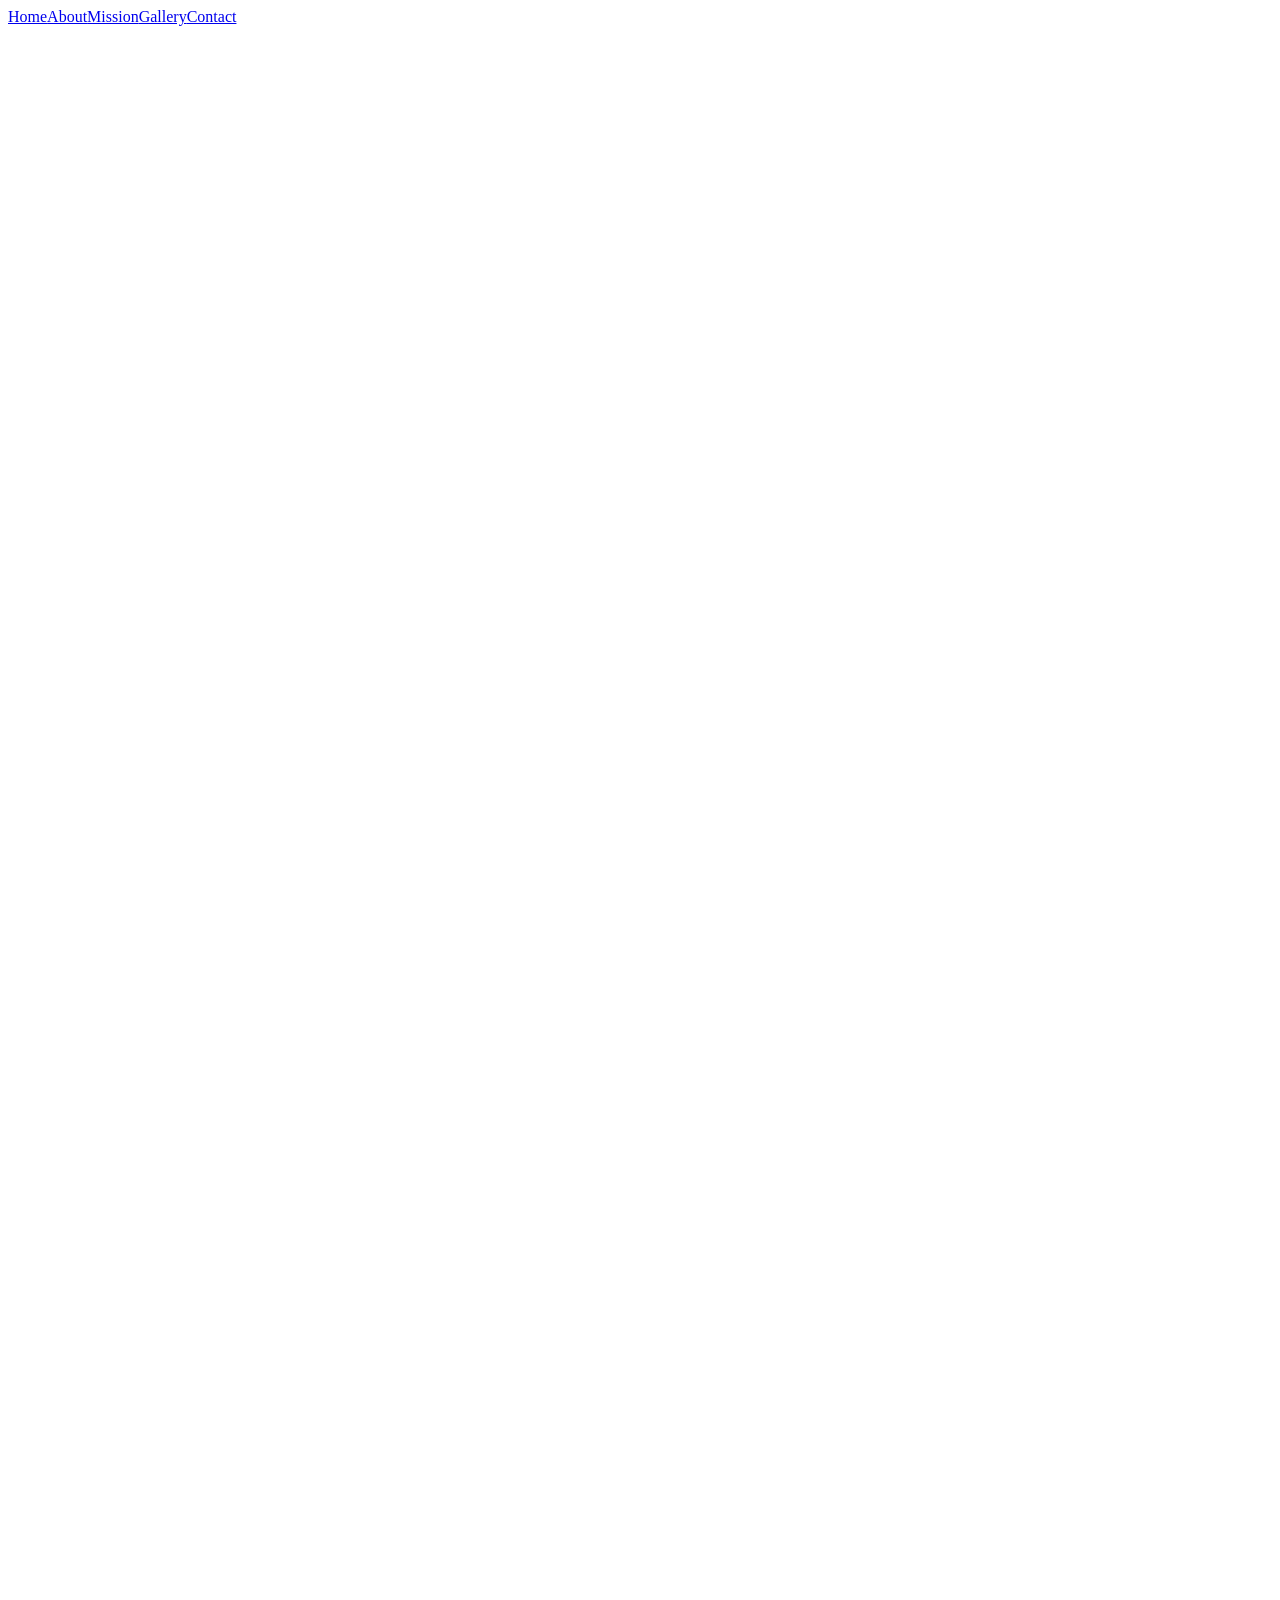
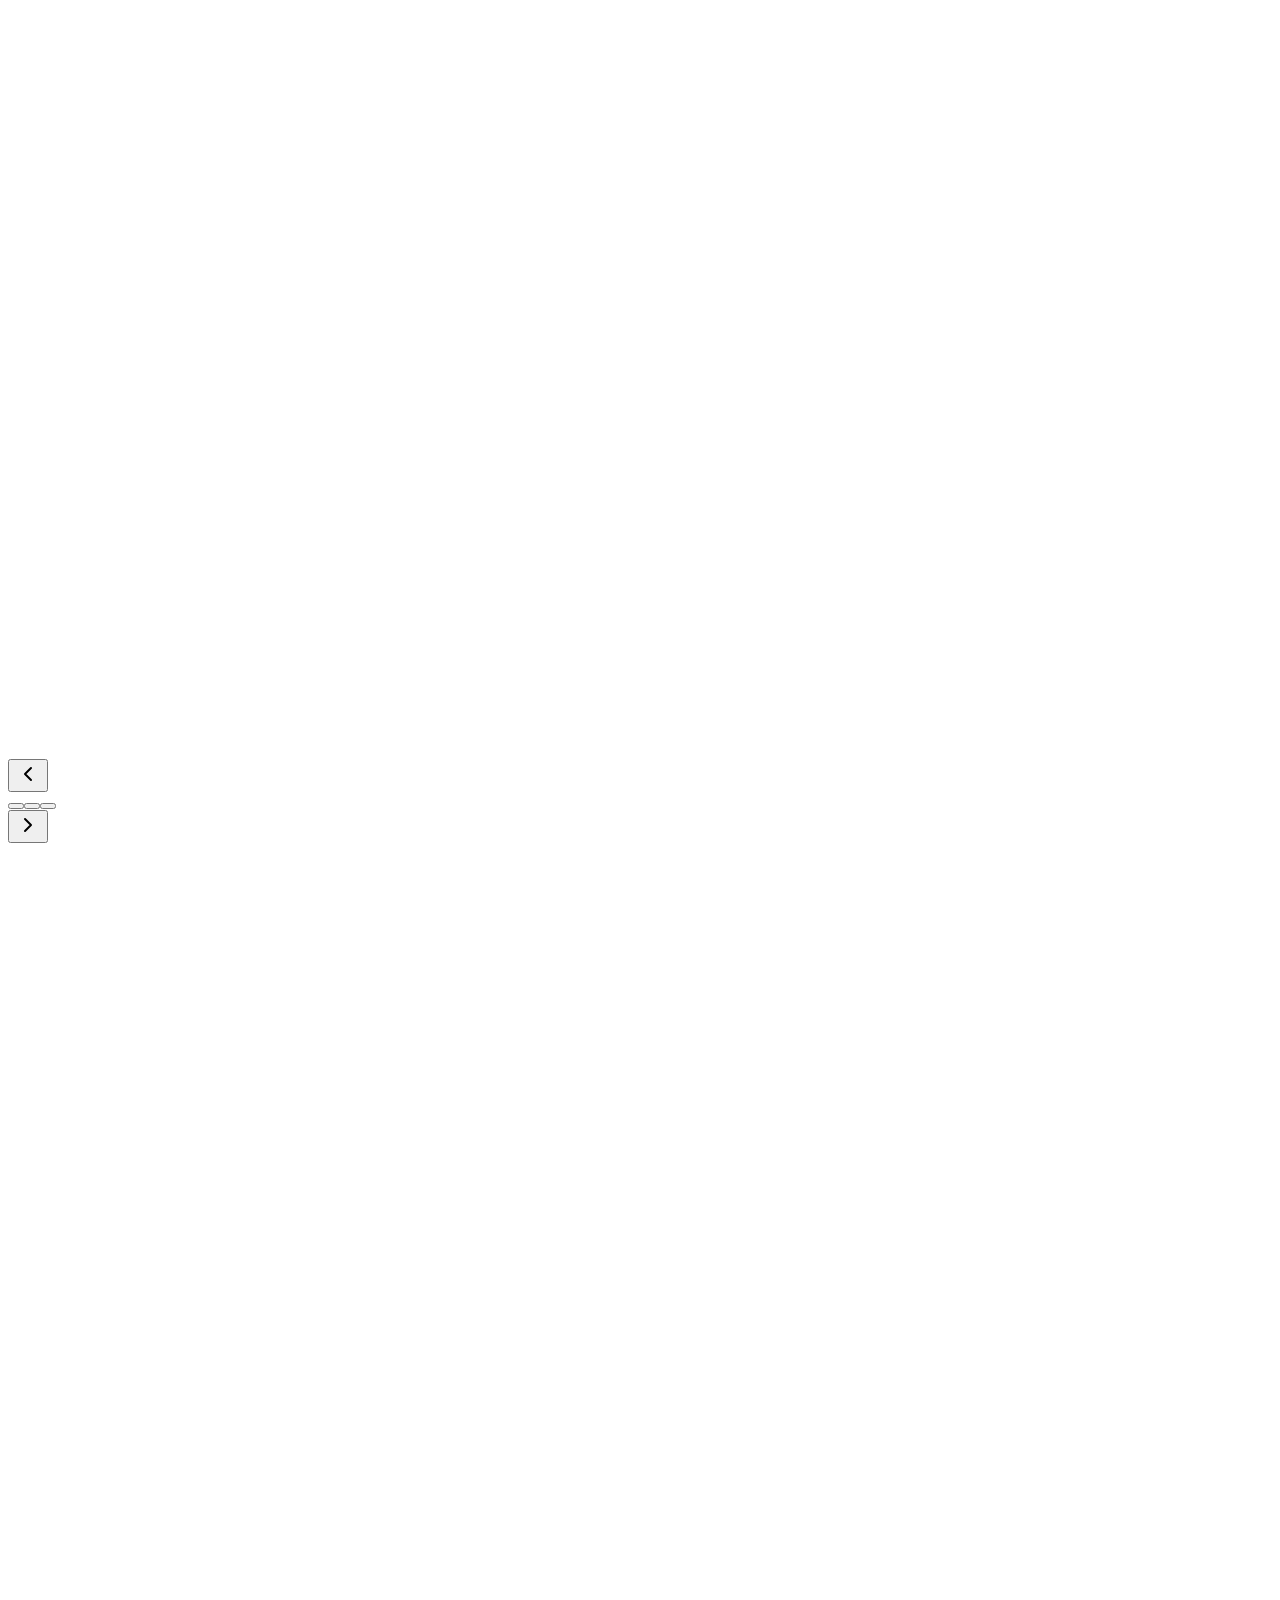
==== index.html @ 6672ae62 "Updates" ====
<!DOCTYPE html><html lang="en"><head><meta charSet="utf-8"/><meta name="viewport" content="width=device-width, initial-scale=1"/><link rel="preload" as="image" href="https://drive.google.com/thumbnail?id=12ozwY5SAFeQY-U20gRdELNDpcw-dtX6z&amp;sz=w1000"/><link rel="preload" as="image" href="https://drive.google.com/thumbnail?id=1ilMmNvK3BR_x9or8h9Iz-pH8NHefOwvs&amp;sz=w1000"/><link rel="preload" as="image" href="https://drive.google.com/thumbnail?id=1VxJsP9_aqM-Ttc-iOI3U398RTnIzGdm2&amp;sz=w1000"/><link rel="preload" as="image" href="https://drive.google.com/thumbnail?id=1Ou9ojvcJWtAOVBqXw97zEi7ssvYzAi2H&amp;sz=w1000"/><link rel="preload" as="image" href="https://drive.google.com/thumbnail?id=1N0F7G7eb2H8i7PFEurSZxSfW5FveoqEn&amp;sz=w1000"/><link rel="preload" as="image" href="https://drive.google.com/thumbnail?id=103-Z-du4CA8-8lxEqce4xZblJZE-90Ph&amp;sz=w1000"/><link rel="stylesheet" href="/Manobandhu/_next/static/css/15b143b66bfff40b.css" data-precedence="next"/><link rel="preload" as="script" fetchPriority="low" href="/Manobandhu/_next/static/chunks/webpack-150fadd78b464aef.js"/><script src="/Manobandhu/_next/static/chunks/fd9d1056-6922f449a204c2cc.js" async=""></script><script src="/Manobandhu/_next/static/chunks/117-c00764f47a842988.js" async=""></script><script src="/Manobandhu/_next/static/chunks/main-app-c92a61f63b24b42c.js" async=""></script><script src="/Manobandhu/_next/static/chunks/406-2baae7ad34e1346f.js" async=""></script><script src="/Manobandhu/_next/static/chunks/app/page-b326f09798303af8.js" async=""></script><title>v0 App</title><meta name="description" content="Created with v0"/><meta name="generator" content="v0.dev"/><script src="/Manobandhu/_next/static/chunks/polyfills-42372ed130431b0a.js" noModule=""></script></head><body><div class="min-h-screen"><nav class="fixed top-4 left-1/2 transform -translate-x-1/2 z-50 bg-white/10 backdrop-blur-lg rounded-full px-6 py-3 border border-white/20"><div class="flex items-center space-x-6"><a class="text-white hover:text-blue-300 transition-colors text-sm font-medium" href="#hero">Home</a><a class="text-white hover:text-blue-300 transition-colors text-sm font-medium" href="#about">About</a><a class="text-white hover:text-blue-300 transition-colors text-sm font-medium" href="#mission">Mission</a><a class="text-white hover:text-blue-300 transition-colors text-sm font-medium" href="#gallery">Gallery</a><a class="text-white hover:text-blue-300 transition-colors text-sm font-medium" href="#contact">Contact</a></div></nav><section class="relative min-h-screen flex items-center justify-center overflow-hidden"><div class="absolute inset-0 bg-gradient-to-br from-blue-900 via-purple-900 to-pink-900"><div class="absolute inset-0 bg-gradient-to-t from-black/50 to-transparent"></div></div><div class="absolute inset-0 opacity-20"><div class="h-full w-full bg-[linear-gradient(rgba(255,255,255,0.1)_1px,transparent_1px),linear-gradient(90deg,rgba(255,255,255,0.1)_1px,transparent_1px)] bg-[size:50px_50px]"></div></div><div class="relative z-10 container mx-auto px-4 text-center text-white"><div style="opacity:0;transform:translateY(50px)"><div class="inline-flex items-center space-x-2 bg-white/10 backdrop-blur-sm rounded-full px-6 py-2 mb-8" style="transform:scale(0)"><svg xmlns="http://www.w3.org/2000/svg" width="24" height="24" viewBox="0 0 24 24" fill="none" stroke="currentColor" stroke-width="2" stroke-linecap="round" stroke-linejoin="round" class="lucide lucide-heart h-5 w-5 text-pink-400"><path d="M19 14c1.49-1.46 3-3.21 3-5.5A5.5 5.5 0 0 0 16.5 3c-1.76 0-3 .5-4.5 2-1.5-1.5-2.74-2-4.5-2A5.5 5.5 0 0 0 2 8.5c0 2.3 1.5 4.05 3 5.5l7 7Z"></path></svg><span class="text-sm font-medium">Since October 2021</span></div><h1 class="text-5xl md:text-7xl font-bold mb-6 leading-tight" style="opacity:0;transform:translateY(30px)"><span class="bg-gradient-to-r from-blue-400 via-purple-400 to-pink-400 bg-clip-text text-transparent">Transforming Lives</span><br/><span class="text-white" style="opacity:0">with Compassion</span></h1><p class="text-xl md:text-2xl mb-12 max-w-4xl mx-auto text-gray-200 leading-relaxed" style="opacity:0;transform:translateY(20px)">Rescuing, rehabilitating, and reuniting mentally ill destitute persons across Andhra Pradesh &amp; Telangana with their families.</p><div class="flex flex-col sm:flex-row gap-6 justify-center" style="opacity:0;transform:translateY(20px)"><div tabindex="0"><button class="inline-flex items-center justify-center gap-2 whitespace-nowrap ring-offset-background transition-colors focus-visible:outline-none focus-visible:ring-2 focus-visible:ring-ring focus-visible:ring-offset-2 disabled:pointer-events-none disabled:opacity-50 [&amp;_svg]:pointer-events-none [&amp;_svg]:size-4 [&amp;_svg]:shrink-0 bg-primary hover:bg-primary/90 h-11 bg-gradient-to-r from-pink-500 to-purple-600 hover:from-pink-600 hover:to-purple-700 text-white border-0 px-8 py-4 text-lg font-semibold rounded-full shadow-2xl"><svg xmlns="http://www.w3.org/2000/svg" width="24" height="24" viewBox="0 0 24 24" fill="none" stroke="currentColor" stroke-width="2" stroke-linecap="round" stroke-linejoin="round" class="lucide lucide-heart mr-2 h-6 w-6"><path d="M19 14c1.49-1.46 3-3.21 3-5.5A5.5 5.5 0 0 0 16.5 3c-1.76 0-3 .5-4.5 2-1.5-1.5-2.74-2-4.5-2A5.5 5.5 0 0 0 2 8.5c0 2.3 1.5 4.05 3 5.5l7 7Z"></path></svg><a href="#donate">Donate Now</a><svg xmlns="http://www.w3.org/2000/svg" width="24" height="24" viewBox="0 0 24 24" fill="none" stroke="currentColor" stroke-width="2" stroke-linecap="round" stroke-linejoin="round" class="lucide lucide-arrow-right ml-2 h-6 w-6"><path d="M5 12h14"></path><path d="m12 5 7 7-7 7"></path></svg></button></div><div tabindex="0"><button class="inline-flex items-center justify-center gap-2 whitespace-nowrap ring-offset-background transition-colors focus-visible:outline-none focus-visible:ring-2 focus-visible:ring-ring focus-visible:ring-offset-2 disabled:pointer-events-none disabled:opacity-50 [&amp;_svg]:pointer-events-none [&amp;_svg]:size-4 [&amp;_svg]:shrink-0 bg-background h-11 border-2 border-white/30 text-black hover:text-white hover:bg-white/10 backdrop-blur-sm px-8 py-4 text-lg font-semibold rounded-full">Learn Our Story</button></div></div></div></div></section><section class="py-20 bg-gradient-to-br from-gray-900 via-blue-900 to-purple-900 relative overflow-hidden"><div class="absolute inset-0 bg-[radial-gradient(circle_at_50%_50%,rgba(255,255,255,0.1),transparent_70%)]"></div><div class="container mx-auto px-4 relative z-10"><div class="text-center mb-16" style="opacity:0;transform:translateY(50px)"><h2 class="text-4xl md:text-5xl font-bold mb-6 bg-gradient-to-r from-blue-400 to-purple-400 bg-clip-text text-transparent">Our Impact in Numbers</h2><p class="text-xl text-gray-300 max-w-2xl mx-auto">Every number represents a life touched, a family reunited, and hope restored.</p></div><div class="grid grid-cols-1 md:grid-cols-2 lg:grid-cols-4 gap-8"><div style="opacity:0;transform:translateY(50px)"><div class="relative h-full" style="transform-style:preserve-3d;perspective:1000px"><div class="bg-white/10 backdrop-blur-lg rounded-2xl p-6 shadow-2xl border border-white/20" style="transform:translateZ(20px)"><div class="text-center"><div class="bg-gradient-to-r from-blue-500 to-cyan-500 p-4 rounded-full w-16 h-16 mx-auto mb-6 flex items-center justify-center"><svg xmlns="http://www.w3.org/2000/svg" width="24" height="24" viewBox="0 0 24 24" fill="none" stroke="currentColor" stroke-width="2" stroke-linecap="round" stroke-linejoin="round" class="lucide lucide-users h-8 w-8 text-white"><path d="M16 21v-2a4 4 0 0 0-4-4H6a4 4 0 0 0-4 4v2"></path><circle cx="9" cy="7" r="4"></circle><path d="M22 21v-2a4 4 0 0 0-3-3.87"></path><path d="M16 3.13a4 4 0 0 1 0 7.75"></path></svg></div><div class="mb-4"><span class="font-bold text-4xl bg-gradient-to-r from-blue-600 to-purple-600 bg-clip-text text-transparent" style="opacity:0;transform:translateY(20px)">0<!-- -->+</span></div><p class="text-gray-300 font-medium">People Rescued</p></div></div></div></div><div style="opacity:0;transform:translateY(50px)"><div class="relative h-full" style="transform-style:preserve-3d;perspective:1000px"><div class="bg-white/10 backdrop-blur-lg rounded-2xl p-6 shadow-2xl border border-white/20" style="transform:translateZ(20px)"><div class="text-center"><div class="bg-gradient-to-r from-green-500 to-emerald-500 p-4 rounded-full w-16 h-16 mx-auto mb-6 flex items-center justify-center"><svg xmlns="http://www.w3.org/2000/svg" width="24" height="24" viewBox="0 0 24 24" fill="none" stroke="currentColor" stroke-width="2" stroke-linecap="round" stroke-linejoin="round" class="lucide lucide-house h-8 w-8 text-white"><path d="M15 21v-8a1 1 0 0 0-1-1h-4a1 1 0 0 0-1 1v8"></path><path d="M3 10a2 2 0 0 1 .709-1.528l7-5.999a2 2 0 0 1 2.582 0l7 5.999A2 2 0 0 1 21 10v9a2 2 0 0 1-2 2H5a2 2 0 0 1-2-2z"></path></svg></div><div class="mb-4"><span class="font-bold text-4xl bg-gradient-to-r from-blue-600 to-purple-600 bg-clip-text text-transparent" style="opacity:0;transform:translateY(20px)">0</span></div><p class="text-gray-300 font-medium">Successful Reunions</p></div></div></div></div><div style="opacity:0;transform:translateY(50px)"><div class="relative h-full" style="transform-style:preserve-3d;perspective:1000px"><div class="bg-white/10 backdrop-blur-lg rounded-2xl p-6 shadow-2xl border border-white/20" style="transform:translateZ(20px)"><div class="text-center"><div class="bg-gradient-to-r from-orange-500 to-red-500 p-4 rounded-full w-16 h-16 mx-auto mb-6 flex items-center justify-center"><svg xmlns="http://www.w3.org/2000/svg" width="24" height="24" viewBox="0 0 24 24" fill="none" stroke="currentColor" stroke-width="2" stroke-linecap="round" stroke-linejoin="round" class="lucide lucide-car h-8 w-8 text-white"><path d="M19 17h2c.6 0 1-.4 1-1v-3c0-.9-.7-1.7-1.5-1.9C18.7 10.6 16 10 16 10s-1.3-1.4-2.2-2.3c-.5-.4-1.1-.7-1.8-.7H5c-.6 0-1.1.4-1.4.9l-1.4 2.9A3.7 3.7 0 0 0 2 12v4c0 .6.4 1 1 1h2"></path><circle cx="7" cy="17" r="2"></circle><path d="M9 17h6"></path><circle cx="17" cy="17" r="2"></circle></svg></div><div class="mb-4"><span class="font-bold text-4xl bg-gradient-to-r from-blue-600 to-purple-600 bg-clip-text text-transparent" style="opacity:0;transform:translateY(20px)">0</span></div><p class="text-gray-300 font-medium">Kilometers Driven</p></div></div></div></div><div style="opacity:0;transform:translateY(50px)"><div class="relative h-full" style="transform-style:preserve-3d;perspective:1000px"><div class="bg-white/10 backdrop-blur-lg rounded-2xl p-6 shadow-2xl border border-white/20" style="transform:translateZ(20px)"><div class="text-center"><div class="bg-gradient-to-r from-purple-500 to-pink-500 p-4 rounded-full w-16 h-16 mx-auto mb-6 flex items-center justify-center"><svg xmlns="http://www.w3.org/2000/svg" width="24" height="24" viewBox="0 0 24 24" fill="none" stroke="currentColor" stroke-width="2" stroke-linecap="round" stroke-linejoin="round" class="lucide lucide-award h-8 w-8 text-white"><path d="m15.477 12.89 1.515 8.526a.5.5 0 0 1-.81.47l-3.58-2.687a1 1 0 0 0-1.197 0l-3.586 2.686a.5.5 0 0 1-.81-.469l1.514-8.526"></path><circle cx="12" cy="8" r="6"></circle></svg></div><div class="mb-4"><span class="font-bold text-4xl bg-gradient-to-r from-blue-600 to-purple-600 bg-clip-text text-transparent" style="opacity:0;transform:translateY(20px)">0</span></div><p class="text-gray-300 font-medium">Patients Admitted</p></div></div></div></div></div></div></section><section id="about" class="py-20 bg-gradient-to-br from-white via-blue-50 to-purple-50 relative overflow-hidden"><div class="absolute inset-0 bg-[radial-gradient(circle_at_70%_30%,rgba(59,130,246,0.1),transparent_50%)]"></div><div class="container mx-auto px-4 relative z-10"><div class="max-w-6xl mx-auto"><div class="text-center mb-16" style="opacity:0;transform:translateY(50px)"><h2 class="text-4xl md:text-5xl font-bold mb-6 bg-gradient-to-r from-blue-600 to-purple-600 bg-clip-text text-transparent">About Manobandhu Foundation</h2><p class="text-xl text-gray-600 max-w-3xl mx-auto">A beacon of hope for the mentally ill destitute, working tirelessly since October 2021</p></div><div class="grid lg:grid-cols-2 gap-12 items-center"><div style="opacity:0;transform:translateX(-50px)"><div class="bg-white/80 backdrop-blur-lg rounded-3xl p-8 shadow-2xl border border-white/20"><h3 class="text-3xl font-bold mb-6 text-gray-900">Our Journey</h3><div class="space-y-6"><p class="text-gray-700 leading-relaxed">&#x27;Manobandhu&#x27; began as a campaign to rehabilitate wandering mentally ill destitute persons, starting operations on 26th October 2021. Our mission is to connect these vulnerable individuals with existing mental care facilities for proper rehabilitation.</p><p class="text-gray-700 leading-relaxed">Registered as a trust on 27th June 2022, we work closely with state functionaries across both Telugu states to ensure every person receives the care and support they desperately need.</p><div class="grid grid-cols-2 gap-4"><div class="text-center p-4 bg-blue-50 rounded-xl"><div class="text-2xl font-bold text-blue-600">2021</div><div class="text-sm text-gray-600">Founded</div></div><div class="text-center p-4 bg-green-50 rounded-xl"><div class="text-2xl font-bold text-green-600">2022</div><div class="text-sm text-gray-600">Registered</div></div></div></div></div></div><div class="space-y-6" style="opacity:0;transform:translateX(50px)"><div class="bg-gradient-to-br from-blue-500 to-purple-600 rounded-3xl p-8 text-white"><h3 class="text-2xl font-bold mb-4">Our Registrations</h3><div class="grid grid-cols-2 gap-4"><div class="inline-flex items-center rounded-full border px-2.5 py-0.5 text-xs font-semibold transition-colors focus:outline-none focus:ring-2 focus:ring-ring focus:ring-offset-2 hover:bg-secondary/80 bg-white/20 text-white border-white/30">CSR-1 Registered</div><div class="inline-flex items-center rounded-full border px-2.5 py-0.5 text-xs font-semibold transition-colors focus:outline-none focus:ring-2 focus:ring-ring focus:ring-offset-2 hover:bg-secondary/80 bg-white/20 text-white border-white/30">80G Registered</div><div class="inline-flex items-center rounded-full border px-2.5 py-0.5 text-xs font-semibold transition-colors focus:outline-none focus:ring-2 focus:ring-ring focus:ring-offset-2 hover:bg-secondary/80 bg-white/20 text-white border-white/30">12A Registered</div><div class="inline-flex items-center rounded-full border px-2.5 py-0.5 text-xs font-semibold transition-colors focus:outline-none focus:ring-2 focus:ring-ring focus:ring-offset-2 hover:bg-secondary/80 bg-white/20 text-white border-white/30">NGO Darpan</div></div></div><div class="bg-white/80 backdrop-blur-lg rounded-3xl p-8 shadow-xl border border-white/20"><h3 class="text-2xl font-bold mb-6 text-gray-900">Our Trustees</h3><div class="space-y-3"><div class="flex items-center space-x-3 p-3 bg-gray-50 rounded-xl" style="opacity:0;transform:translateX(20px)"><div class="w-8 h-8 bg-gradient-to-r from-blue-400 to-purple-400 rounded-full flex items-center justify-center"><svg xmlns="http://www.w3.org/2000/svg" width="24" height="24" viewBox="0 0 24 24" fill="none" stroke="currentColor" stroke-width="2" stroke-linecap="round" stroke-linejoin="round" class="lucide lucide-users h-4 w-4 text-white"><path d="M16 21v-2a4 4 0 0 0-4-4H6a4 4 0 0 0-4 4v2"></path><circle cx="9" cy="7" r="4"></circle><path d="M22 21v-2a4 4 0 0 0-3-3.87"></path><path d="M16 3.13a4 4 0 0 1 0 7.75"></path></svg></div><span class="text-gray-700 font-medium">C. Anjaneya Reddy, IPS (Retd)</span></div><div class="flex items-center space-x-3 p-3 bg-gray-50 rounded-xl" style="opacity:0;transform:translateX(20px)"><div class="w-8 h-8 bg-gradient-to-r from-blue-400 to-purple-400 rounded-full flex items-center justify-center"><svg xmlns="http://www.w3.org/2000/svg" width="24" height="24" viewBox="0 0 24 24" fill="none" stroke="currentColor" stroke-width="2" stroke-linecap="round" stroke-linejoin="round" class="lucide lucide-users h-4 w-4 text-white"><path d="M16 21v-2a4 4 0 0 0-4-4H6a4 4 0 0 0-4 4v2"></path><circle cx="9" cy="7" r="4"></circle><path d="M22 21v-2a4 4 0 0 0-3-3.87"></path><path d="M16 3.13a4 4 0 0 1 0 7.75"></path></svg></div><span class="text-gray-700 font-medium">A. Jeya Kallam, IAS (Retd)</span></div><div class="flex items-center space-x-3 p-3 bg-gray-50 rounded-xl" style="opacity:0;transform:translateX(20px)"><div class="w-8 h-8 bg-gradient-to-r from-blue-400 to-purple-400 rounded-full flex items-center justify-center"><svg xmlns="http://www.w3.org/2000/svg" width="24" height="24" viewBox="0 0 24 24" fill="none" stroke="currentColor" stroke-width="2" stroke-linecap="round" stroke-linejoin="round" class="lucide lucide-users h-4 w-4 text-white"><path d="M16 21v-2a4 4 0 0 0-4-4H6a4 4 0 0 0-4 4v2"></path><circle cx="9" cy="7" r="4"></circle><path d="M22 21v-2a4 4 0 0 0-3-3.87"></path><path d="M16 3.13a4 4 0 0 1 0 7.75"></path></svg></div><span class="text-gray-700 font-medium">D. Chakrapani, IAS (Retd)</span></div><div class="flex items-center space-x-3 p-3 bg-gray-50 rounded-xl" style="opacity:0;transform:translateX(20px)"><div class="w-8 h-8 bg-gradient-to-r from-blue-400 to-purple-400 rounded-full flex items-center justify-center"><svg xmlns="http://www.w3.org/2000/svg" width="24" height="24" viewBox="0 0 24 24" fill="none" stroke="currentColor" stroke-width="2" stroke-linecap="round" stroke-linejoin="round" class="lucide lucide-users h-4 w-4 text-white"><path d="M16 21v-2a4 4 0 0 0-4-4H6a4 4 0 0 0-4 4v2"></path><circle cx="9" cy="7" r="4"></circle><path d="M22 21v-2a4 4 0 0 0-3-3.87"></path><path d="M16 3.13a4 4 0 0 1 0 7.75"></path></svg></div><span class="text-gray-700 font-medium">Dr. Bharat Vatwani, Psychiatrist</span></div><div class="flex items-center space-x-3 p-3 bg-gray-50 rounded-xl" style="opacity:0;transform:translateX(20px)"><div class="w-8 h-8 bg-gradient-to-r from-blue-400 to-purple-400 rounded-full flex items-center justify-center"><svg xmlns="http://www.w3.org/2000/svg" width="24" height="24" viewBox="0 0 24 24" fill="none" stroke="currentColor" stroke-width="2" stroke-linecap="round" stroke-linejoin="round" class="lucide lucide-users h-4 w-4 text-white"><path d="M16 21v-2a4 4 0 0 0-4-4H6a4 4 0 0 0-4 4v2"></path><circle cx="9" cy="7" r="4"></circle><path d="M22 21v-2a4 4 0 0 0-3-3.87"></path><path d="M16 3.13a4 4 0 0 1 0 7.75"></path></svg></div><span class="text-gray-700 font-medium">Dr. Indla Ramasubba Reddy, Psychiatrist</span></div><div class="flex items-center space-x-3 p-3 bg-gray-50 rounded-xl" style="opacity:0;transform:translateX(20px)"><div class="w-8 h-8 bg-gradient-to-r from-blue-400 to-purple-400 rounded-full flex items-center justify-center"><svg xmlns="http://www.w3.org/2000/svg" width="24" height="24" viewBox="0 0 24 24" fill="none" stroke="currentColor" stroke-width="2" stroke-linecap="round" stroke-linejoin="round" class="lucide lucide-users h-4 w-4 text-white"><path d="M16 21v-2a4 4 0 0 0-4-4H6a4 4 0 0 0-4 4v2"></path><circle cx="9" cy="7" r="4"></circle><path d="M22 21v-2a4 4 0 0 0-3-3.87"></path><path d="M16 3.13a4 4 0 0 1 0 7.75"></path></svg></div><span class="text-gray-700 font-medium">B. Ramakrishnam Raju, Social Activist</span></div></div></div></div></div></div></div></section><section id="mission" class="py-20 bg-gradient-to-br from-slate-900 via-purple-900 to-slate-900 relative overflow-hidden"><div class="absolute inset-0"><div class="absolute inset-0 bg-[radial-gradient(circle_at_20%_80%,rgba(120,119,198,0.3),transparent_50%)]"></div><div class="absolute inset-0 bg-[radial-gradient(circle_at_80%_20%,rgba(255,119,198,0.3),transparent_50%)]"></div></div><div class="container mx-auto px-4 relative z-10"><div class="text-center mb-16" style="opacity:0;transform:translateY(50px)"><h2 class="text-4xl md:text-5xl font-bold mb-6 text-white">Our<!-- --> <span class="bg-gradient-to-r from-blue-400 to-purple-400 bg-clip-text text-transparent">Purpose</span></h2><p class="text-xl text-gray-300 max-w-3xl mx-auto">Driven by compassion and guided by purpose, we work tirelessly to transform lives and restore hope.</p></div><div class="grid grid-cols-1 md:grid-cols-2 gap-8"><div style="opacity:0;transform:translateY(50px)"><div class="relative h-full" style="transform-style:preserve-3d;perspective:1000px"><div class="bg-white/10 backdrop-blur-lg rounded-2xl p-6 shadow-2xl border border-white/20" style="transform:translateZ(20px)"><div class="text-center"><div class="bg-gradient-to-r from-blue-500 to-cyan-500 p-4 rounded-full w-16 h-16 mx-auto mb-6 flex items-center justify-center"><svg xmlns="http://www.w3.org/2000/svg" width="24" height="24" viewBox="0 0 24 24" fill="none" stroke="currentColor" stroke-width="2" stroke-linecap="round" stroke-linejoin="round" class="lucide lucide-eye h-8 w-8 text-white"><path d="M2.062 12.348a1 1 0 0 1 0-.696 10.75 10.75 0 0 1 19.876 0 1 1 0 0 1 0 .696 10.75 10.75 0 0 1-19.876 0"></path><circle cx="12" cy="12" r="3"></circle></svg></div><h3 class="text-2xl font-bold mb-4 text-white">Our Vision</h3><p class="text-gray-300 leading-relaxed">To make Telugu states a role model in rescue and rehabilitation of destitute persons, transforming lives through collaborative efforts.</p></div></div></div></div><div style="opacity:0;transform:translateY(50px)"><div class="relative h-full" style="transform-style:preserve-3d;perspective:1000px"><div class="bg-white/10 backdrop-blur-lg rounded-2xl p-6 shadow-2xl border border-white/20" style="transform:translateZ(20px)"><div class="text-center"><div class="bg-gradient-to-r from-green-500 to-emerald-500 p-4 rounded-full w-16 h-16 mx-auto mb-6 flex items-center justify-center"><svg xmlns="http://www.w3.org/2000/svg" width="24" height="24" viewBox="0 0 24 24" fill="none" stroke="currentColor" stroke-width="2" stroke-linecap="round" stroke-linejoin="round" class="lucide lucide-target h-8 w-8 text-white"><circle cx="12" cy="12" r="10"></circle><circle cx="12" cy="12" r="6"></circle><circle cx="12" cy="12" r="2"></circle></svg></div><h3 class="text-2xl font-bold mb-4 text-white">Our Mission</h3><p class="text-gray-300 leading-relaxed">Connect wandering mentally ill individuals with mental care facilities, working with state functionaries to ensure proper care and support.</p></div></div></div></div><div style="opacity:0;transform:translateY(50px)"><div class="relative h-full" style="transform-style:preserve-3d;perspective:1000px"><div class="bg-white/10 backdrop-blur-lg rounded-2xl p-6 shadow-2xl border border-white/20" style="transform:translateZ(20px)"><div class="text-center"><div class="bg-gradient-to-r from-pink-500 to-rose-500 p-4 rounded-full w-16 h-16 mx-auto mb-6 flex items-center justify-center"><svg xmlns="http://www.w3.org/2000/svg" width="24" height="24" viewBox="0 0 24 24" fill="none" stroke="currentColor" stroke-width="2" stroke-linecap="round" stroke-linejoin="round" class="lucide lucide-heart h-8 w-8 text-white"><path d="M19 14c1.49-1.46 3-3.21 3-5.5A5.5 5.5 0 0 0 16.5 3c-1.76 0-3 .5-4.5 2-1.5-1.5-2.74-2-4.5-2A5.5 5.5 0 0 0 2 8.5c0 2.3 1.5 4.05 3 5.5l7 7Z"></path></svg></div><h3 class="text-2xl font-bold mb-4 text-white">Our Values</h3><p class="text-gray-300 leading-relaxed">Compassion, dignity, and human rights guide every action we take in our mission to restore hope and reunite families.</p></div></div></div></div><div style="opacity:0;transform:translateY(50px)"><div class="relative h-full" style="transform-style:preserve-3d;perspective:1000px"><div class="bg-white/10 backdrop-blur-lg rounded-2xl p-6 shadow-2xl border border-white/20" style="transform:translateZ(20px)"><div class="text-center"><div class="bg-gradient-to-r from-purple-500 to-violet-500 p-4 rounded-full w-16 h-16 mx-auto mb-6 flex items-center justify-center"><svg xmlns="http://www.w3.org/2000/svg" width="24" height="24" viewBox="0 0 24 24" fill="none" stroke="currentColor" stroke-width="2" stroke-linecap="round" stroke-linejoin="round" class="lucide lucide-users h-8 w-8 text-white"><path d="M16 21v-2a4 4 0 0 0-4-4H6a4 4 0 0 0-4 4v2"></path><circle cx="9" cy="7" r="4"></circle><path d="M22 21v-2a4 4 0 0 0-3-3.87"></path><path d="M16 3.13a4 4 0 0 1 0 7.75"></path></svg></div><h3 class="text-2xl font-bold mb-4 text-white">Our Impact</h3><p class="text-gray-300 leading-relaxed">Empowering individuals to lead dignified lives while securing their fundamental human rights through comprehensive rehabilitation.</p></div></div></div></div></div></div></section><section class="py-20 bg-gradient-to-r from-blue-50 via-purple-50 to-pink-50 relative overflow-hidden"><div class="absolute inset-0 bg-[radial-gradient(circle_at_30%_20%,rgba(120,119,198,0.1),transparent_50%)]"></div><div class="container mx-auto px-4 relative z-10"><div class="text-center mb-16" style="opacity:0;transform:translateY(30px)"><h2 class="text-4xl md:text-5xl font-bold mb-6 bg-gradient-to-r from-blue-600 to-purple-600 bg-clip-text text-transparent">Stories of Hope</h2><p class="text-xl text-gray-600 max-w-2xl mx-auto">Hear from the families whose lives we&#x27;ve helped transform</p></div><div class="max-w-4xl mx-auto"><div class="relative"><div class="bg-white/80 backdrop-blur-lg rounded-3xl p-8 md:p-12 shadow-2xl border border-white/20" style="opacity:0;transform:translateX(100px)"><svg xmlns="http://www.w3.org/2000/svg" width="24" height="24" viewBox="0 0 24 24" fill="none" stroke="currentColor" stroke-width="2" stroke-linecap="round" stroke-linejoin="round" class="lucide lucide-quote h-12 w-12 text-purple-400 mb-6"><path d="M16 3a2 2 0 0 0-2 2v6a2 2 0 0 0 2 2 1 1 0 0 1 1 1v1a2 2 0 0 1-2 2 1 1 0 0 0-1 1v2a1 1 0 0 0 1 1 6 6 0 0 0 6-6V5a2 2 0 0 0-2-2z"></path><path d="M5 3a2 2 0 0 0-2 2v6a2 2 0 0 0 2 2 1 1 0 0 1 1 1v1a2 2 0 0 1-2 2 1 1 0 0 0-1 1v2a1 1 0 0 0 1 1 6 6 0 0 0 6-6V5a2 2 0 0 0-2-2z"></path></svg><p class="text-xl md:text-2xl text-gray-700 mb-8 leading-relaxed italic">&quot;<!-- -->Manobandhu Foundation gave us hope when we had lost all. They found our brother after 3 years and brought him back to us. We are forever grateful.<!-- -->&quot;</p><div class="flex items-center space-x-4"><div class="w-12 h-12 bg-gradient-to-r from-blue-400 to-purple-400 rounded-full flex items-center justify-center"><span class="text-white font-bold text-lg">P</span></div><div><p class="font-semibold text-gray-900">Priya Sharma</p><p class="text-gray-600">Sister of rescued person</p><p class="text-sm text-gray-500">Hyderabad, Telangana</p></div></div></div><div class="flex justify-center items-center mt-8 space-x-4"><button class="inline-flex items-center justify-center gap-2 whitespace-nowrap text-sm font-medium ring-offset-background transition-colors focus-visible:outline-none focus-visible:ring-2 focus-visible:ring-ring focus-visible:ring-offset-2 disabled:pointer-events-none disabled:opacity-50 [&amp;_svg]:pointer-events-none [&amp;_svg]:size-4 [&amp;_svg]:shrink-0 bg-background hover:text-accent-foreground h-10 w-10 rounded-full border-2 border-purple-200 hover:bg-purple-100"><svg xmlns="http://www.w3.org/2000/svg" width="24" height="24" viewBox="0 0 24 24" fill="none" stroke="currentColor" stroke-width="2" stroke-linecap="round" stroke-linejoin="round" class="lucide lucide-chevron-left h-5 w-5"><path d="m15 18-6-6 6-6"></path></svg></button><div class="flex space-x-2"><button class="w-3 h-3 rounded-full transition-all duration-300 bg-purple-500 w-8"></button><button class="w-3 h-3 rounded-full transition-all duration-300 bg-purple-200 hover:bg-purple-300"></button><button class="w-3 h-3 rounded-full transition-all duration-300 bg-purple-200 hover:bg-purple-300"></button></div><button class="inline-flex items-center justify-center gap-2 whitespace-nowrap text-sm font-medium ring-offset-background transition-colors focus-visible:outline-none focus-visible:ring-2 focus-visible:ring-ring focus-visible:ring-offset-2 disabled:pointer-events-none disabled:opacity-50 [&amp;_svg]:pointer-events-none [&amp;_svg]:size-4 [&amp;_svg]:shrink-0 bg-background hover:text-accent-foreground h-10 w-10 rounded-full border-2 border-purple-200 hover:bg-purple-100"><svg xmlns="http://www.w3.org/2000/svg" width="24" height="24" viewBox="0 0 24 24" fill="none" stroke="currentColor" stroke-width="2" stroke-linecap="round" stroke-linejoin="round" class="lucide lucide-chevron-right h-5 w-5"><path d="m9 18 6-6-6-6"></path></svg></button></div></div></div></div></section><section id="gallery" class="py-20 bg-gradient-to-br from-gray-50 to-blue-50"><div class="container mx-auto px-4"><div class="text-center mb-16" style="opacity:0;transform:translateY(30px)"><h2 class="text-4xl md:text-5xl font-bold mb-6 bg-gradient-to-r from-blue-600 to-purple-600 bg-clip-text text-transparent">Our Journey in Pictures</h2><p class="text-xl text-gray-600 max-w-2xl mx-auto">Witness the impact of our work through these powerful moments</p></div><div class="grid grid-cols-1 md:grid-cols-2 lg:grid-cols-3 gap-6"><div class="cursor-pointer group" style="opacity:0;transform:scale(0.8)"><div class="relative overflow-hidden rounded-2xl shadow-lg"><img src="https://drive.google.com/thumbnail?id=12ozwY5SAFeQY-U20gRdELNDpcw-dtX6z&amp;sz=w1000" alt="Rescue operation in Telugu states" width="600" height="400" class="w-full h-64 object-cover transition-transform duration-300 group-hover:scale-110"/><div class="absolute inset-0 bg-gradient-to-t from-black/70 via-transparent to-transparent opacity-0 group-hover:opacity-100 transition-opacity duration-300"><div class="absolute bottom-4 left-4 right-4 text-white"><h3 class="font-bold text-lg mb-1">Rescue Operations</h3><p class="text-sm text-gray-200">Our team conducting rescue operations across Telugu states</p></div></div></div></div><div class="cursor-pointer group" style="opacity:0;transform:scale(0.8)"><div class="relative overflow-hidden rounded-2xl shadow-lg"><img src="https://drive.google.com/thumbnail?id=1ilMmNvK3BR_x9or8h9Iz-pH8NHefOwvs&amp;sz=w1000" alt="Patient care and rehabilitation" width="600" height="400" class="w-full h-64 object-cover transition-transform duration-300 group-hover:scale-110"/><div class="absolute inset-0 bg-gradient-to-t from-black/70 via-transparent to-transparent opacity-0 group-hover:opacity-100 transition-opacity duration-300"><div class="absolute bottom-4 left-4 right-4 text-white"><h3 class="font-bold text-lg mb-1">Care &amp; Rehabilitation</h3><p class="text-sm text-gray-200">Providing compassionate care and medical attention</p></div></div></div></div><div class="cursor-pointer group" style="opacity:0;transform:scale(0.8)"><div class="relative overflow-hidden rounded-2xl shadow-lg"><img src="https://drive.google.com/thumbnail?id=1VxJsP9_aqM-Ttc-iOI3U398RTnIzGdm2&amp;sz=w1000" alt="Family reunion moment" width="600" height="400" class="w-full h-64 object-cover transition-transform duration-300 group-hover:scale-110"/><div class="absolute inset-0 bg-gradient-to-t from-black/70 via-transparent to-transparent opacity-0 group-hover:opacity-100 transition-opacity duration-300"><div class="absolute bottom-4 left-4 right-4 text-white"><h3 class="font-bold text-lg mb-1">Family Reunions</h3><p class="text-sm text-gray-200">Emotional moments of families being reunited</p></div></div></div></div><div class="cursor-pointer group" style="opacity:0;transform:scale(0.8)"><div class="relative overflow-hidden rounded-2xl shadow-lg"><img src="https://drive.google.com/thumbnail?id=1Ou9ojvcJWtAOVBqXw97zEi7ssvYzAi2H&amp;sz=w1000" alt="Medical treatment" width="600" height="400" class="w-full h-64 object-cover transition-transform duration-300 group-hover:scale-110"/><div class="absolute inset-0 bg-gradient-to-t from-black/70 via-transparent to-transparent opacity-0 group-hover:opacity-100 transition-opacity duration-300"><div class="absolute bottom-4 left-4 right-4 text-white"><h3 class="font-bold text-lg mb-1">Medical Care</h3><p class="text-sm text-gray-200">Professional medical treatment and support</p></div></div></div></div><div class="cursor-pointer group" style="opacity:0;transform:scale(0.8)"><div class="relative overflow-hidden rounded-2xl shadow-lg"><img src="https://drive.google.com/thumbnail?id=1N0F7G7eb2H8i7PFEurSZxSfW5FveoqEn&amp;sz=w1000" alt="Team at work" width="600" height="400" class="w-full h-64 object-cover transition-transform duration-300 group-hover:scale-110"/><div class="absolute inset-0 bg-gradient-to-t from-black/70 via-transparent to-transparent opacity-0 group-hover:opacity-100 transition-opacity duration-300"><div class="absolute bottom-4 left-4 right-4 text-white"><h3 class="font-bold text-lg mb-1">Our Team</h3><p class="text-sm text-gray-200">Dedicated volunteers and staff working tirelessly</p></div></div></div></div><div class="cursor-pointer group" style="opacity:0;transform:scale(0.8)"><div class="relative overflow-hidden rounded-2xl shadow-lg"><img src="https://drive.google.com/thumbnail?id=103-Z-du4CA8-8lxEqce4xZblJZE-90Ph&amp;sz=w1000" alt="Success story" width="600" height="400" class="w-full h-64 object-cover transition-transform duration-300 group-hover:scale-110"/><div class="absolute inset-0 bg-gradient-to-t from-black/70 via-transparent to-transparent opacity-0 group-hover:opacity-100 transition-opacity duration-300"><div class="absolute bottom-4 left-4 right-4 text-white"><h3 class="font-bold text-lg mb-1">Success Stories</h3><p class="text-sm text-gray-200">Celebrating successful rehabilitations and reunions</p></div></div></div></div></div></div></section><section id="contact" class="py-20 bg-gradient-to-br from-gray-900 via-blue-900 to-purple-900 relative overflow-hidden"><div class="absolute inset-0"><div class="absolute inset-0 bg-[radial-gradient(circle_at_20%_80%,rgba(120,119,198,0.3),transparent_50%)]"></div><div class="absolute inset-0 bg-[radial-gradient(circle_at_80%_20%,rgba(255,119,198,0.3),transparent_50%)]"></div></div><div class="container mx-auto px-4 relative z-10"><div class="text-center mb-16" style="opacity:0;transform:translateY(50px)"><h2 class="text-4xl md:text-5xl font-bold mb-6 text-white">Join Our<!-- --> <span class="bg-gradient-to-r from-blue-400 to-purple-400 bg-clip-text text-transparent">Mission</span></h2><p class="text-xl text-gray-300 max-w-2xl mx-auto">Every contribution helps us save more lives and reunite more families</p></div><div class="grid grid-cols-1 lg:grid-cols-2 gap-12 max-w-6xl mx-auto"><div style="opacity:0;transform:translateX(-50px)"><div class="bg-white/10 backdrop-blur-lg rounded-3xl p-8 border border-white/20"><h3 class="text-3xl font-bold mb-8 text-white">Contact Information</h3><div class="space-y-6"><div class="flex items-start space-x-4"><div class="bg-gradient-to-r from-blue-400 to-purple-400 p-3 rounded-full"><svg xmlns="http://www.w3.org/2000/svg" width="24" height="24" viewBox="0 0 24 24" fill="none" stroke="currentColor" stroke-width="2" stroke-linecap="round" stroke-linejoin="round" class="lucide lucide-map-pin h-6 w-6 text-white"><path d="M20 10c0 4.993-5.539 10.193-7.399 11.799a1 1 0 0 1-1.202 0C9.539 20.193 4 14.993 4 10a8 8 0 0 1 16 0"></path><circle cx="12" cy="10" r="3"></circle></svg></div><div><p class="font-semibold text-white mb-1">Address</p><p class="text-gray-300 leading-relaxed">7-7-41, B S Raju Nagar,<br/>Kumudavalli Road<br/>Bhimavaram, AP, 534201<br/>India</p></div></div><div class="flex items-center space-x-4"><div class="bg-gradient-to-r from-green-400 to-blue-400 p-3 rounded-full"><svg xmlns="http://www.w3.org/2000/svg" width="24" height="24" viewBox="0 0 24 24" fill="none" stroke="currentColor" stroke-width="2" stroke-linecap="round" stroke-linejoin="round" class="lucide lucide-phone h-6 w-6 text-white"><path d="M22 16.92v3a2 2 0 0 1-2.18 2 19.79 19.79 0 0 1-8.63-3.07 19.5 19.5 0 0 1-6-6 19.79 19.79 0 0 1-3.07-8.67A2 2 0 0 1 4.11 2h3a2 2 0 0 1 2 1.72 12.84 12.84 0 0 0 .7 2.81 2 2 0 0 1-.45 2.11L8.09 9.91a16 16 0 0 0 6 6l1.27-1.27a2 2 0 0 1 2.11-.45 12.84 12.84 0 0 0 2.81.7A2 2 0 0 1 22 16.92z"></path></svg></div><div><p class="font-semibold text-white mb-1">Phone</p><p class="text-gray-300">+91-9246563738</p></div></div><div class="flex items-center space-x-4"><div class="bg-gradient-to-r from-purple-400 to-pink-400 p-3 rounded-full"><svg xmlns="http://www.w3.org/2000/svg" width="24" height="24" viewBox="0 0 24 24" fill="none" stroke="currentColor" stroke-width="2" stroke-linecap="round" stroke-linejoin="round" class="lucide lucide-mail h-6 w-6 text-white"><rect width="20" height="16" x="2" y="4" rx="2"></rect><path d="m22 7-8.97 5.7a1.94 1.94 0 0 1-2.06 0L2 7"></path></svg></div><div><p class="font-semibold text-white mb-1">Email</p><p class="text-gray-300">manobandhufoundation@gmail.com</p></div></div></div></div></div><div style="opacity:0;transform:translateX(50px)"><div id="donate" class="bg-white/10 backdrop-blur-lg rounded-3xl p-8 border border-white/20"><h3 class="text-3xl font-bold mb-8 text-white">Support Our Cause</h3><div class="rounded-lg border shadow-sm bg-white/20 border-white/30 text-white"><div class="flex flex-col space-y-1.5 p-6"><div class="text-2xl font-semibold leading-none tracking-tight text-white flex items-center"><svg xmlns="http://www.w3.org/2000/svg" width="24" height="24" viewBox="0 0 24 24" fill="none" stroke="currentColor" stroke-width="2" stroke-linecap="round" stroke-linejoin="round" class="lucide lucide-heart mr-2 h-6 w-6 text-pink-400"><path d="M19 14c1.49-1.46 3-3.21 3-5.5A5.5 5.5 0 0 0 16.5 3c-1.76 0-3 .5-4.5 2-1.5-1.5-2.74-2-4.5-2A5.5 5.5 0 0 0 2 8.5c0 2.3 1.5 4.05 3 5.5l7 7Z"></path></svg>Bank Details</div><div class="text-sm text-gray-300">Your donations directly impact lives</div></div><div class="p-6 pt-0 space-y-4"><div class="grid grid-cols-1 gap-4"><div class="bg-white/10 p-4 rounded-xl"><p class="font-semibold text-blue-300">Account Name</p><p class="text-white">Manobandhu Foundation</p></div><div class="bg-white/10 p-4 rounded-xl"><p class="font-semibold text-blue-300">Account Number</p><p class="text-white font-mono">41259632145</p></div><div class="bg-white/10 p-4 rounded-xl"><p class="font-semibold text-blue-300">IFSC Code</p><p class="text-white font-mono">SBIN0005366</p></div><div class="bg-white/10 p-4 rounded-xl"><p class="font-semibold text-blue-300">Branch</p><p class="text-white">SBI Bhimavaram ADB</p></div></div><div class="bg-gradient-to-r from-pink-500/20 to-purple-500/20 p-6 rounded-xl text-center border border-white/20"><svg xmlns="http://www.w3.org/2000/svg" width="24" height="24" viewBox="0 0 24 24" fill="none" stroke="currentColor" stroke-width="2" stroke-linecap="round" stroke-linejoin="round" class="lucide lucide-qr-code h-16 w-16 mx-auto mb-4 text-white"><rect width="5" height="5" x="3" y="3" rx="1"></rect><rect width="5" height="5" x="16" y="3" rx="1"></rect><rect width="5" height="5" x="3" y="16" rx="1"></rect><path d="M21 16h-3a2 2 0 0 0-2 2v3"></path><path d="M21 21v.01"></path><path d="M12 7v3a2 2 0 0 1-2 2H7"></path><path d="M3 12h.01"></path><path d="M12 3h.01"></path><path d="M12 16v.01"></path><path d="M16 12h1"></path><path d="M21 12v.01"></path><path d="M12 21v-1"></path></svg><p class="text-white font-semibold mb-2">Quick Donate</p><p class="text-gray-300 text-sm">Scan QR code for instant donation</p></div><div tabindex="0"><button class="inline-flex items-center justify-center gap-2 whitespace-nowrap ring-offset-background transition-colors focus-visible:outline-none focus-visible:ring-2 focus-visible:ring-ring focus-visible:ring-offset-2 disabled:pointer-events-none disabled:opacity-50 [&amp;_svg]:pointer-events-none [&amp;_svg]:size-4 [&amp;_svg]:shrink-0 bg-primary hover:bg-primary/90 h-10 px-4 w-full bg-gradient-to-r from-pink-500 to-purple-600 hover:from-pink-600 hover:to-purple-700 text-white border-0 py-4 text-lg font-semibold rounded-xl"><svg xmlns="http://www.w3.org/2000/svg" width="24" height="24" viewBox="0 0 24 24" fill="none" stroke="currentColor" stroke-width="2" stroke-linecap="round" stroke-linejoin="round" class="lucide lucide-heart mr-2 h-5 w-5"><path d="M19 14c1.49-1.46 3-3.21 3-5.5A5.5 5.5 0 0 0 16.5 3c-1.76 0-3 .5-4.5 2-1.5-1.5-2.74-2-4.5-2A5.5 5.5 0 0 0 2 8.5c0 2.3 1.5 4.05 3 5.5l7 7Z"></path></svg>Donate Now<svg xmlns="http://www.w3.org/2000/svg" width="24" height="24" viewBox="0 0 24 24" fill="none" stroke="currentColor" stroke-width="2" stroke-linecap="round" stroke-linejoin="round" class="lucide lucide-arrow-right ml-2 h-5 w-5"><path d="M5 12h14"></path><path d="m12 5 7 7-7 7"></path></svg></button></div></div></div></div></div></div></div></section><footer class="bg-black text-white py-12 relative overflow-hidden"><div class="absolute inset-0 bg-gradient-to-r from-blue-900/20 to-purple-900/20"></div><div class="container mx-auto px-4 relative z-10"><div class="flex flex-col md:flex-row justify-between items-center"><div class="flex items-center space-x-3 mb-6 md:mb-0" style="opacity:0;transform:translateY(20px)"><div class="bg-gradient-to-r from-blue-500 to-purple-600 p-3 rounded-full"><svg xmlns="http://www.w3.org/2000/svg" width="24" height="24" viewBox="0 0 24 24" fill="none" stroke="currentColor" stroke-width="2" stroke-linecap="round" stroke-linejoin="round" class="lucide lucide-heart h-6 w-6 text-white"><path d="M19 14c1.49-1.46 3-3.21 3-5.5A5.5 5.5 0 0 0 16.5 3c-1.76 0-3 .5-4.5 2-1.5-1.5-2.74-2-4.5-2A5.5 5.5 0 0 0 2 8.5c0 2.3 1.5 4.05 3 5.5l7 7Z"></path></svg></div><div><h3 class="text-xl font-bold">Manobandhu Foundation</h3><p class="text-gray-400">Transforming lives with compassion</p></div></div><div class="text-center md:text-right" style="opacity:0;transform:translateY(20px)"><p class="text-gray-400 mb-1">© <!-- -->2025<!-- --> Manobandhu Foundation. All rights reserved.</p><p class="text-gray-500 text-sm">Registered Trust | Working since October 2021</p></div></div></div></footer></div><script src="/Manobandhu/_next/static/chunks/webpack-150fadd78b464aef.js" async=""></script><script>(self.__next_f=self.__next_f||[]).push([0]);self.__next_f.push([2,null])</script><script>self.__next_f.push([1,"1:HL[\"/Manobandhu/_next/static/css/15b143b66bfff40b.css\",\"style\"]\n"])</script><script>self.__next_f.push([1,"2:I[2846,[],\"\"]\n4:I[9107,[],\"ClientPageRoot\"]\n5:I[3505,[\"406\",\"static/chunks/406-2baae7ad34e1346f.js\",\"931\",\"static/chunks/app/page-b326f09798303af8.js\"],\"default\",1]\n6:I[4707,[],\"\"]\n7:I[6423,[],\"\"]\n9:I[1060,[],\"\"]\na:[]\n0:[\"$\",\"$L2\",null,{\"buildId\":\"xMa30peU7H0eaJSQgYzuF\",\"assetPrefix\":\"/Manobandhu\",\"urlParts\":[\"\",\"\"],\"initialTree\":[\"\",{\"children\":[\"__PAGE__\",{}]},\"$undefined\",\"$undefined\",true],\"initialSeedData\":[\"\",{\"children\":[\"__PAGE__\",{},[[\"$L3\",[\"$\",\"$L4\",null,{\"props\":{\"params\":{},\"searchParams\":{}},\"Component\":\"$5\"}],null],null],null]},[[[[\"$\",\"link\",\"0\",{\"rel\":\"stylesheet\",\"href\":\"/Manobandhu/_next/static/css/15b143b66bfff40b.css\",\"precedence\":\"next\",\"crossOrigin\":\"$undefined\"}]],[\"$\",\"html\",null,{\"lang\":\"en\",\"children\":[\"$\",\"body\",null,{\"children\":[\"$\",\"$L6\",null,{\"parallelRouterKey\":\"children\",\"segmentPath\":[\"children\"],\"error\":\"$undefined\",\"errorStyles\":\"$undefined\",\"errorScripts\":\"$undefined\",\"template\":[\"$\",\"$L7\",null,{}],\"templateStyles\":\"$undefined\",\"templateScripts\":\"$undefined\",\"notFound\":[[\"$\",\"title\",null,{\"children\":\"404: This page could not be found.\"}],[\"$\",\"div\",null,{\"style\":{\"fontFamily\":\"system-ui,\\\"Segoe UI\\\",Roboto,Helvetica,Arial,sans-serif,\\\"Apple Color Emoji\\\",\\\"Segoe UI Emoji\\\"\",\"height\":\"100vh\",\"textAlign\":\"center\",\"display\":\"flex\",\"flexDirection\":\"column\",\"alignItems\":\"center\",\"justifyContent\":\"center\"},\"children\":[\"$\",\"div\",null,{\"children\":[[\"$\",\"style\",null,{\"dangerouslySetInnerHTML\":{\"__html\":\"body{color:#000;background:#fff;margin:0}.next-error-h1{border-right:1px solid rgba(0,0,0,.3)}@media (prefers-color-scheme:dark){body{color:#fff;background:#000}.next-error-h1{border-right:1px solid rgba(255,255,255,.3)}}\"}}],[\"$\",\"h1\",null,{\"className\":\"next-error-h1\",\"style\":{\"display\":\"inline-block\",\"margin\":\"0 20px 0 0\",\"padding\":\"0 23px 0 0\",\"fontSize\":24,\"fontWeight\":500,\"verticalAlign\":\"top\",\"lineHeight\":\"49px\"},\"children\":\"404\"}],[\"$\",\"div\",null,{\"style\":{\"display\":\"inline-block\"},\"children\":[\"$\",\"h2\",null,{\"style\":{\"fontSize\":14,\"fontWeight\":400,\"lineHeight\":\"49px\",\"margin\":0"])</script><script>self.__next_f.push([1,"},\"children\":\"This page could not be found.\"}]}]]}]}]],\"notFoundStyles\":[]}]}]}]],null],null],\"couldBeIntercepted\":false,\"initialHead\":[null,\"$L8\"],\"globalErrorComponent\":\"$9\",\"missingSlots\":\"$Wa\"}]\n"])</script><script>self.__next_f.push([1,"8:[[\"$\",\"meta\",\"0\",{\"name\":\"viewport\",\"content\":\"width=device-width, initial-scale=1\"}],[\"$\",\"meta\",\"1\",{\"charSet\":\"utf-8\"}],[\"$\",\"title\",\"2\",{\"children\":\"v0 App\"}],[\"$\",\"meta\",\"3\",{\"name\":\"description\",\"content\":\"Created with v0\"}],[\"$\",\"meta\",\"4\",{\"name\":\"generator\",\"content\":\"v0.dev\"}]]\n3:null\n"])</script></body></html>
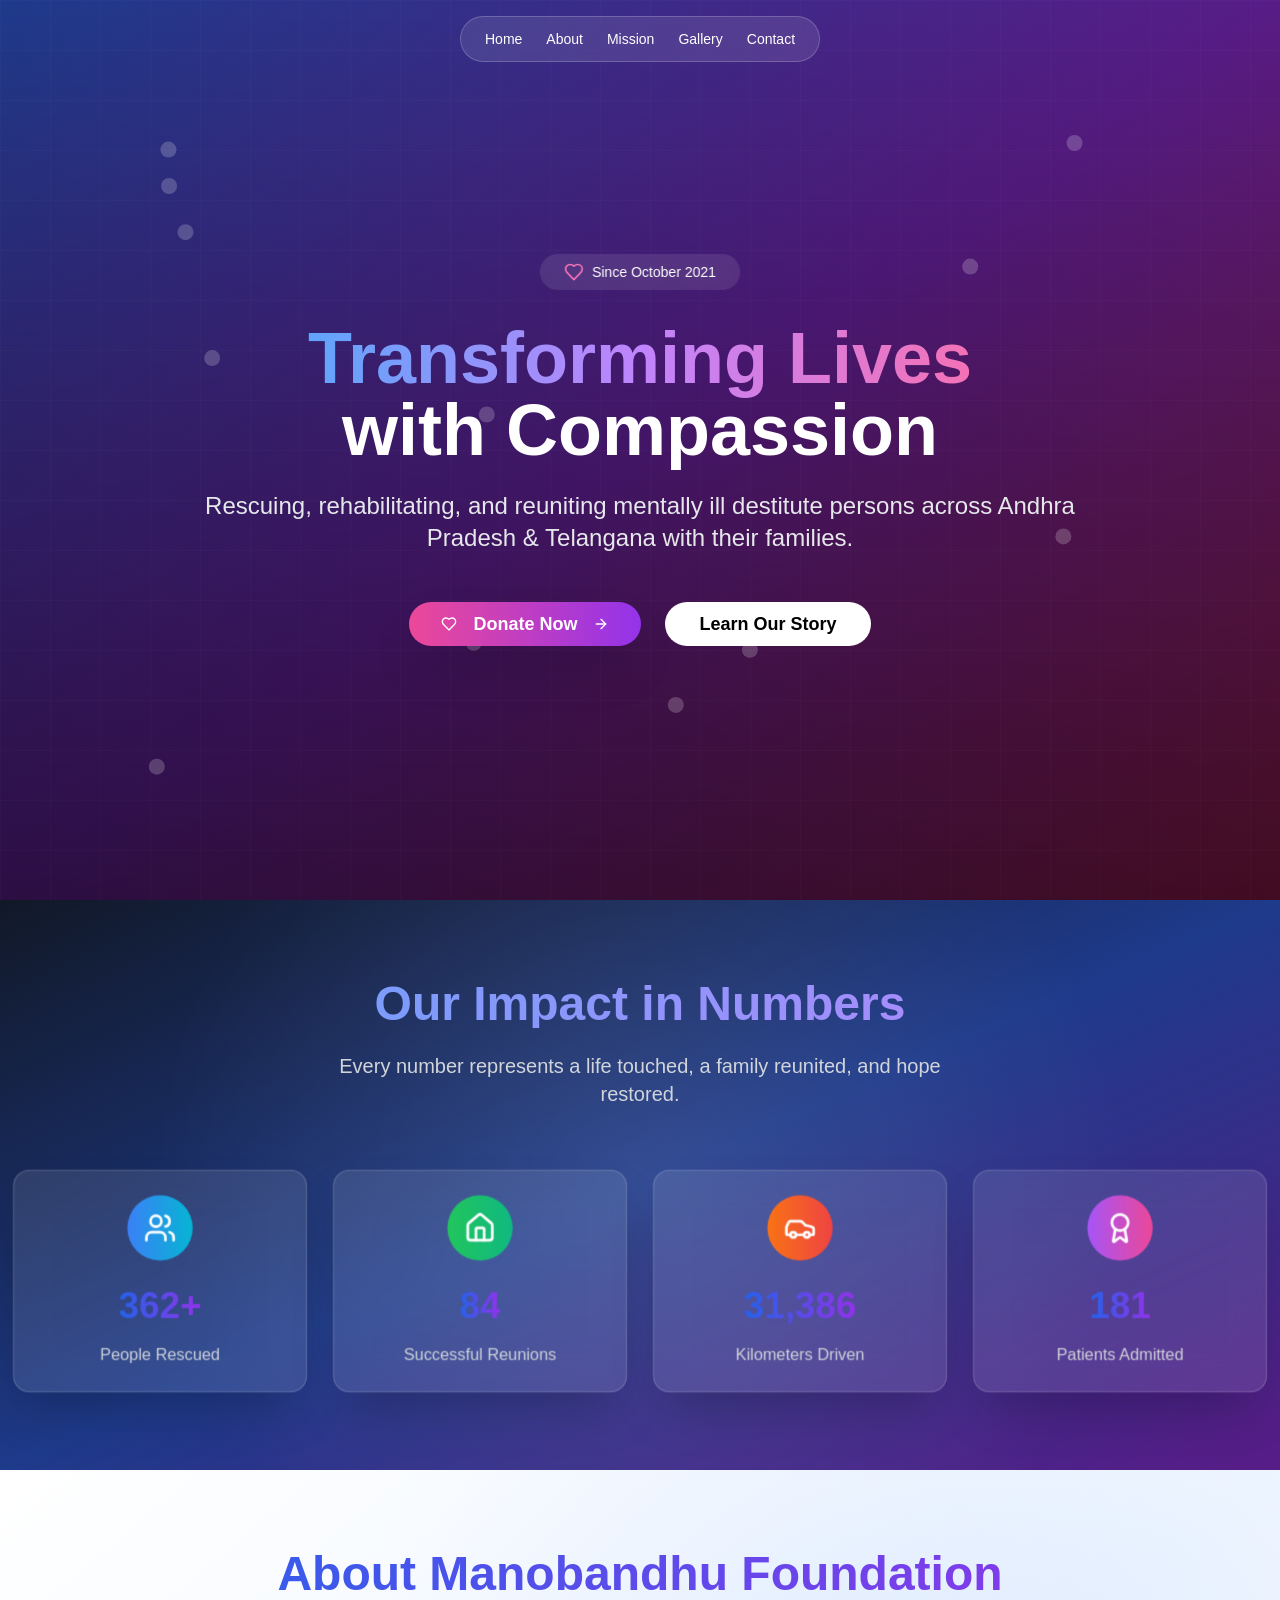
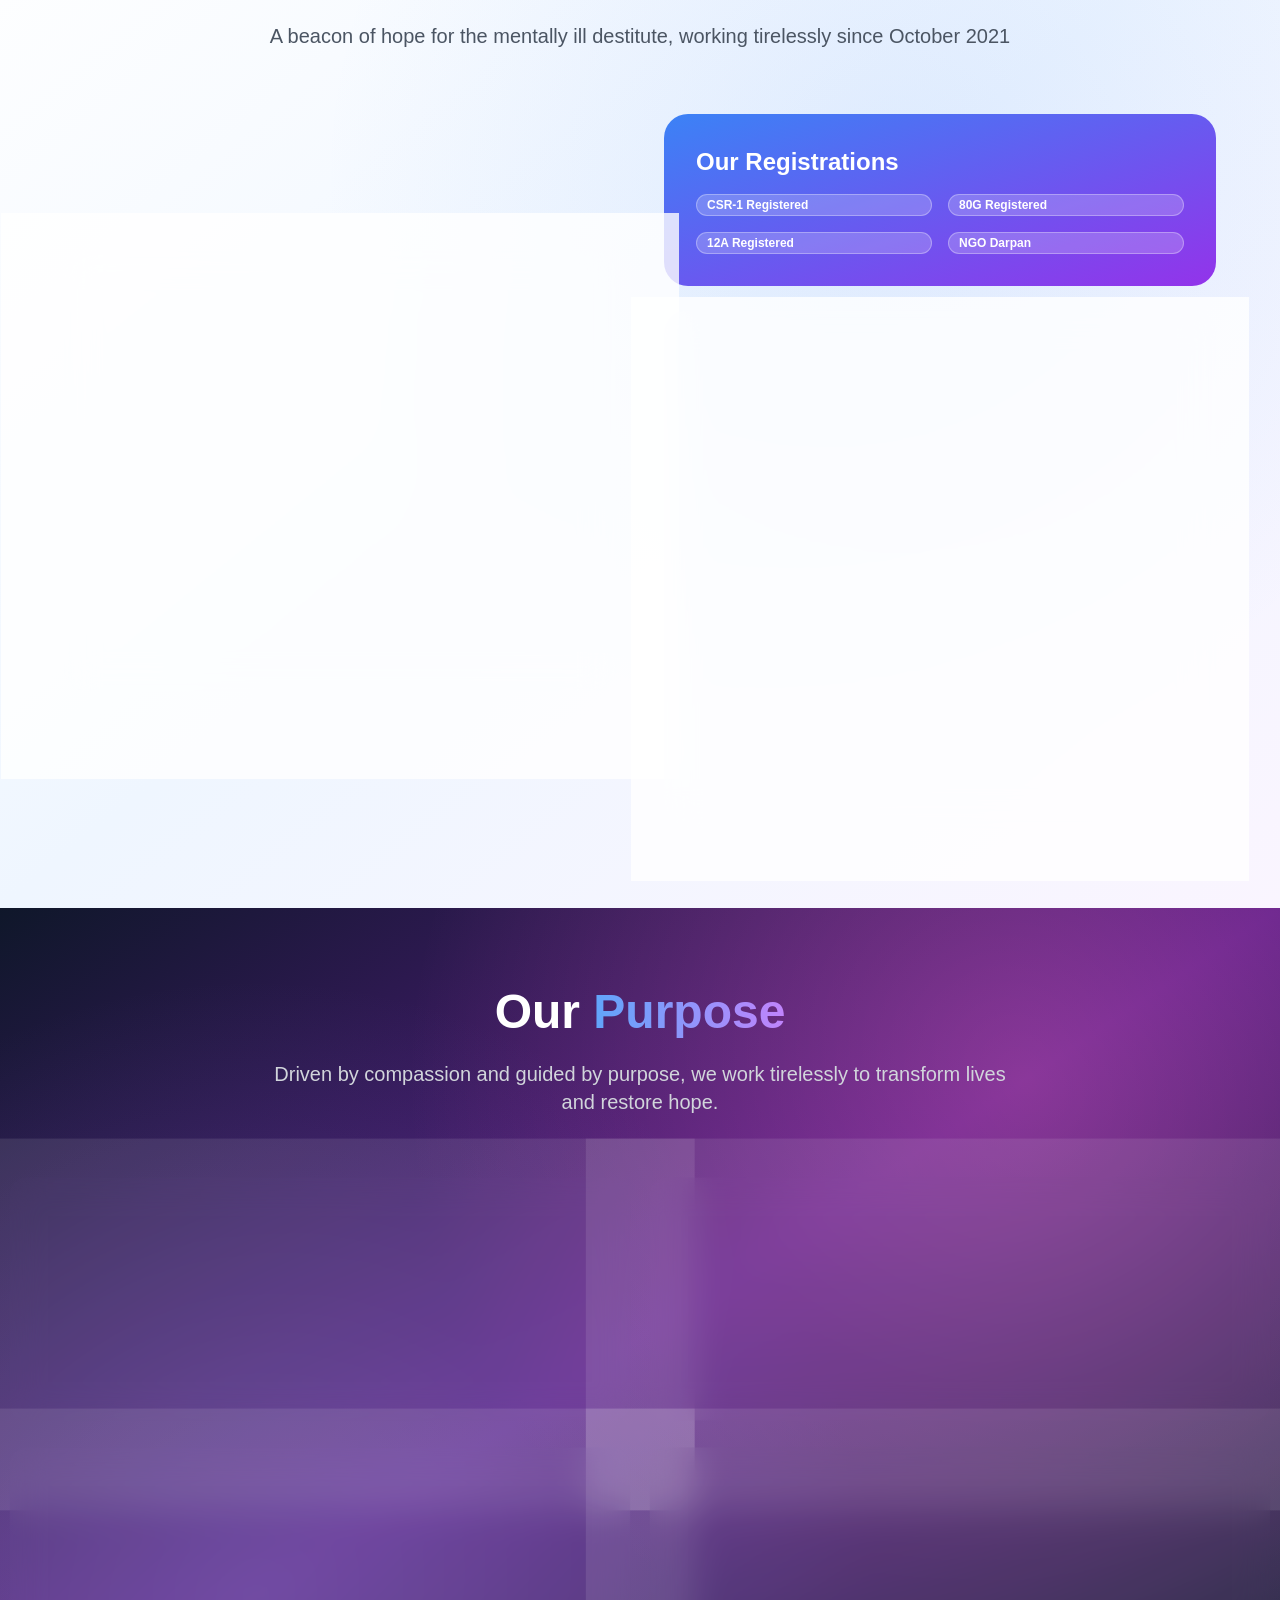
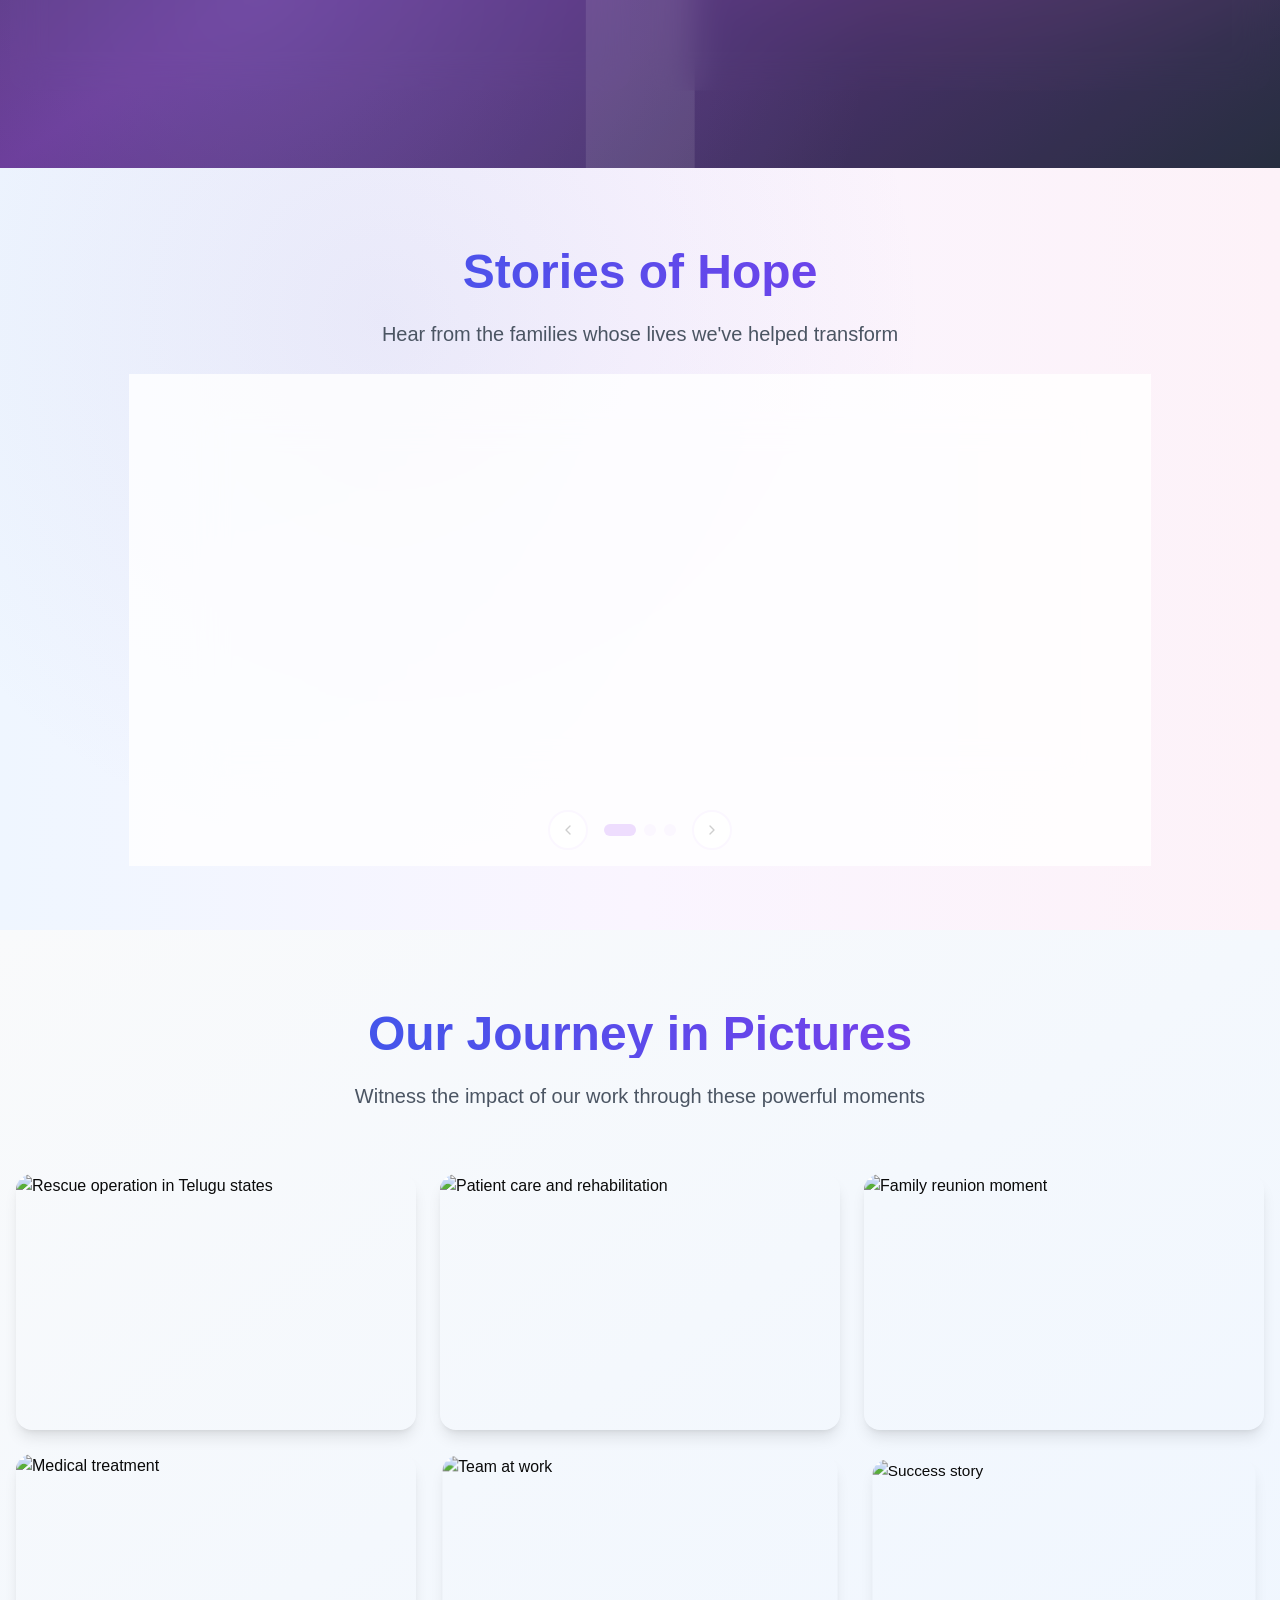
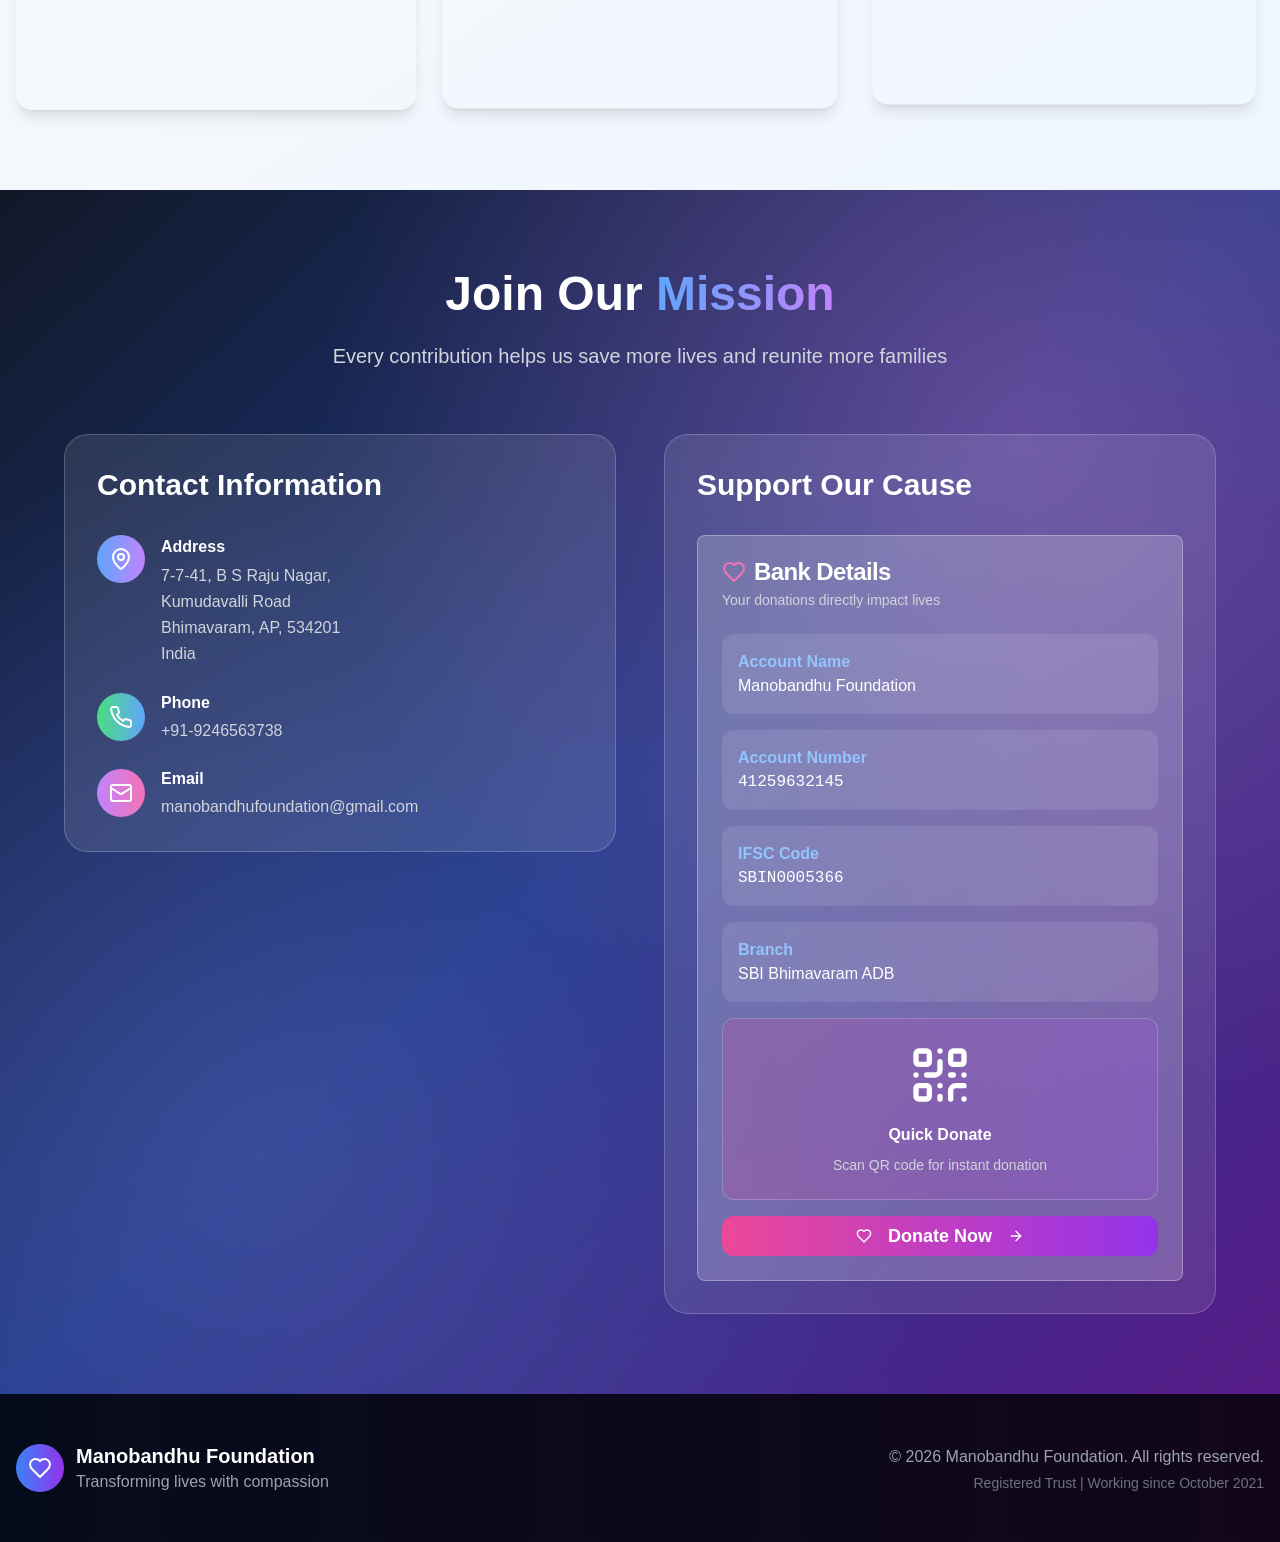
==== commit ec0dff3b: "Updates" ====
--- a/index.html
+++ b/index.html
@@ -1 +1 @@
-<!DOCTYPE html><html lang="en"><head><meta charSet="utf-8"/><meta name="viewport" content="width=device-width, initial-scale=1"/><link rel="preload" as="image" href="https://drive.google.com/thumbnail?id=12ozwY5SAFeQY-U20gRdELNDpcw-dtX6z&amp;sz=w1000"/><link rel="preload" as="image" href="https://drive.google.com/thumbnail?id=1ilMmNvK3BR_x9or8h9Iz-pH8NHefOwvs&amp;sz=w1000"/><link rel="preload" as="image" href="https://drive.google.com/thumbnail?id=1VxJsP9_aqM-Ttc-iOI3U398RTnIzGdm2&amp;sz=w1000"/><link rel="preload" as="image" href="https://drive.google.com/thumbnail?id=1Ou9ojvcJWtAOVBqXw97zEi7ssvYzAi2H&amp;sz=w1000"/><link rel="preload" as="image" href="https://drive.google.com/thumbnail?id=1N0F7G7eb2H8i7PFEurSZxSfW5FveoqEn&amp;sz=w1000"/><link rel="preload" as="image" href="https://drive.google.com/thumbnail?id=103-Z-du4CA8-8lxEqce4xZblJZE-90Ph&amp;sz=w1000"/><link rel="stylesheet" href="/Manobandhu/_next/static/css/15b143b66bfff40b.css" data-precedence="next"/><link rel="preload" as="script" fetchPriority="low" href="/Manobandhu/_next/static/chunks/webpack-150fadd78b464aef.js"/><script src="/Manobandhu/_next/static/chunks/fd9d1056-6922f449a204c2cc.js" async=""></script><script src="/Manobandhu/_next/static/chunks/117-c00764f47a842988.js" async=""></script><script src="/Manobandhu/_next/static/chunks/main-app-c92a61f63b24b42c.js" async=""></script><script src="/Manobandhu/_next/static/chunks/406-2baae7ad34e1346f.js" async=""></script><script src="/Manobandhu/_next/static/chunks/app/page-b326f09798303af8.js" async=""></script><title>v0 App</title><meta name="description" content="Created with v0"/><meta name="generator" content="v0.dev"/><script src="/Manobandhu/_next/static/chunks/polyfills-42372ed130431b0a.js" noModule=""></script></head><body><div class="min-h-screen"><nav class="fixed top-4 left-1/2 transform -translate-x-1/2 z-50 bg-white/10 backdrop-blur-lg rounded-full px-6 py-3 border border-white/20"><div class="flex items-center space-x-6"><a class="text-white hover:text-blue-300 transition-colors text-sm font-medium" href="#hero">Home</a><a class="text-white hover:text-blue-300 transition-colors text-sm font-medium" href="#about">About</a><a class="text-white hover:text-blue-300 transition-colors text-sm font-medium" href="#mission">Mission</a><a class="text-white hover:text-blue-300 transition-colors text-sm font-medium" href="#gallery">Gallery</a><a class="text-white hover:text-blue-300 transition-colors text-sm font-medium" href="#contact">Contact</a></div></nav><section class="relative min-h-screen flex items-center justify-center overflow-hidden"><div class="absolute inset-0 bg-gradient-to-br from-blue-900 via-purple-900 to-pink-900"><div class="absolute inset-0 bg-gradient-to-t from-black/50 to-transparent"></div></div><div class="absolute inset-0 opacity-20"><div class="h-full w-full bg-[linear-gradient(rgba(255,255,255,0.1)_1px,transparent_1px),linear-gradient(90deg,rgba(255,255,255,0.1)_1px,transparent_1px)] bg-[size:50px_50px]"></div></div><div class="relative z-10 container mx-auto px-4 text-center text-white"><div style="opacity:0;transform:translateY(50px)"><div class="inline-flex items-center space-x-2 bg-white/10 backdrop-blur-sm rounded-full px-6 py-2 mb-8" style="transform:scale(0)"><svg xmlns="http://www.w3.org/2000/svg" width="24" height="24" viewBox="0 0 24 24" fill="none" stroke="currentColor" stroke-width="2" stroke-linecap="round" stroke-linejoin="round" class="lucide lucide-heart h-5 w-5 text-pink-400"><path d="M19 14c1.49-1.46 3-3.21 3-5.5A5.5 5.5 0 0 0 16.5 3c-1.76 0-3 .5-4.5 2-1.5-1.5-2.74-2-4.5-2A5.5 5.5 0 0 0 2 8.5c0 2.3 1.5 4.05 3 5.5l7 7Z"></path></svg><span class="text-sm font-medium">Since October 2021</span></div><h1 class="text-5xl md:text-7xl font-bold mb-6 leading-tight" style="opacity:0;transform:translateY(30px)"><span class="bg-gradient-to-r from-blue-400 via-purple-400 to-pink-400 bg-clip-text text-transparent">Transforming Lives</span><br/><span class="text-white" style="opacity:0">with Compassion</span></h1><p class="text-xl md:text-2xl mb-12 max-w-4xl mx-auto text-gray-200 leading-relaxed" style="opacity:0;transform:translateY(20px)">Rescuing, rehabilitating, and reuniting mentally ill destitute persons across Andhra Pradesh &amp; Telangana with their families.</p><div class="flex flex-col sm:flex-row gap-6 justify-center" style="opacity:0;transform:translateY(20px)"><div tabindex="0"><button class="inline-flex items-center justify-center gap-2 whitespace-nowrap ring-offset-background transition-colors focus-visible:outline-none focus-visible:ring-2 focus-visible:ring-ring focus-visible:ring-offset-2 disabled:pointer-events-none disabled:opacity-50 [&amp;_svg]:pointer-events-none [&amp;_svg]:size-4 [&amp;_svg]:shrink-0 bg-primary hover:bg-primary/90 h-11 bg-gradient-to-r from-pink-500 to-purple-600 hover:from-pink-600 hover:to-purple-700 text-white border-0 px-8 py-4 text-lg font-semibold rounded-full shadow-2xl"><svg xmlns="http://www.w3.org/2000/svg" width="24" height="24" viewBox="0 0 24 24" fill="none" stroke="currentColor" stroke-width="2" stroke-linecap="round" stroke-linejoin="round" class="lucide lucide-heart mr-2 h-6 w-6"><path d="M19 14c1.49-1.46 3-3.21 3-5.5A5.5 5.5 0 0 0 16.5 3c-1.76 0-3 .5-4.5 2-1.5-1.5-2.74-2-4.5-2A5.5 5.5 0 0 0 2 8.5c0 2.3 1.5 4.05 3 5.5l7 7Z"></path></svg><a href="#donate">Donate Now</a><svg xmlns="http://www.w3.org/2000/svg" width="24" height="24" viewBox="0 0 24 24" fill="none" stroke="currentColor" stroke-width="2" stroke-linecap="round" stroke-linejoin="round" class="lucide lucide-arrow-right ml-2 h-6 w-6"><path d="M5 12h14"></path><path d="m12 5 7 7-7 7"></path></svg></button></div><div tabindex="0"><button class="inline-flex items-center justify-center gap-2 whitespace-nowrap ring-offset-background transition-colors focus-visible:outline-none focus-visible:ring-2 focus-visible:ring-ring focus-visible:ring-offset-2 disabled:pointer-events-none disabled:opacity-50 [&amp;_svg]:pointer-events-none [&amp;_svg]:size-4 [&amp;_svg]:shrink-0 bg-background h-11 border-2 border-white/30 text-black hover:text-white hover:bg-white/10 backdrop-blur-sm px-8 py-4 text-lg font-semibold rounded-full">Learn Our Story</button></div></div></div></div></section><section class="py-20 bg-gradient-to-br from-gray-900 via-blue-900 to-purple-900 relative overflow-hidden"><div class="absolute inset-0 bg-[radial-gradient(circle_at_50%_50%,rgba(255,255,255,0.1),transparent_70%)]"></div><div class="container mx-auto px-4 relative z-10"><div class="text-center mb-16" style="opacity:0;transform:translateY(50px)"><h2 class="text-4xl md:text-5xl font-bold mb-6 bg-gradient-to-r from-blue-400 to-purple-400 bg-clip-text text-transparent">Our Impact in Numbers</h2><p class="text-xl text-gray-300 max-w-2xl mx-auto">Every number represents a life touched, a family reunited, and hope restored.</p></div><div class="grid grid-cols-1 md:grid-cols-2 lg:grid-cols-4 gap-8"><div style="opacity:0;transform:translateY(50px)"><div class="relative h-full" style="transform-style:preserve-3d;perspective:1000px"><div class="bg-white/10 backdrop-blur-lg rounded-2xl p-6 shadow-2xl border border-white/20" style="transform:translateZ(20px)"><div class="text-center"><div class="bg-gradient-to-r from-blue-500 to-cyan-500 p-4 rounded-full w-16 h-16 mx-auto mb-6 flex items-center justify-center"><svg xmlns="http://www.w3.org/2000/svg" width="24" height="24" viewBox="0 0 24 24" fill="none" stroke="currentColor" stroke-width="2" stroke-linecap="round" stroke-linejoin="round" class="lucide lucide-users h-8 w-8 text-white"><path d="M16 21v-2a4 4 0 0 0-4-4H6a4 4 0 0 0-4 4v2"></path><circle cx="9" cy="7" r="4"></circle><path d="M22 21v-2a4 4 0 0 0-3-3.87"></path><path d="M16 3.13a4 4 0 0 1 0 7.75"></path></svg></div><div class="mb-4"><span class="font-bold text-4xl bg-gradient-to-r from-blue-600 to-purple-600 bg-clip-text text-transparent" style="opacity:0;transform:translateY(20px)">0<!-- -->+</span></div><p class="text-gray-300 font-medium">People Rescued</p></div></div></div></div><div style="opacity:0;transform:translateY(50px)"><div class="relative h-full" style="transform-style:preserve-3d;perspective:1000px"><div class="bg-white/10 backdrop-blur-lg rounded-2xl p-6 shadow-2xl border border-white/20" style="transform:translateZ(20px)"><div class="text-center"><div class="bg-gradient-to-r from-green-500 to-emerald-500 p-4 rounded-full w-16 h-16 mx-auto mb-6 flex items-center justify-center"><svg xmlns="http://www.w3.org/2000/svg" width="24" height="24" viewBox="0 0 24 24" fill="none" stroke="currentColor" stroke-width="2" stroke-linecap="round" stroke-linejoin="round" class="lucide lucide-house h-8 w-8 text-white"><path d="M15 21v-8a1 1 0 0 0-1-1h-4a1 1 0 0 0-1 1v8"></path><path d="M3 10a2 2 0 0 1 .709-1.528l7-5.999a2 2 0 0 1 2.582 0l7 5.999A2 2 0 0 1 21 10v9a2 2 0 0 1-2 2H5a2 2 0 0 1-2-2z"></path></svg></div><div class="mb-4"><span class="font-bold text-4xl bg-gradient-to-r from-blue-600 to-purple-600 bg-clip-text text-transparent" style="opacity:0;transform:translateY(20px)">0</span></div><p class="text-gray-300 font-medium">Successful Reunions</p></div></div></div></div><div style="opacity:0;transform:translateY(50px)"><div class="relative h-full" style="transform-style:preserve-3d;perspective:1000px"><div class="bg-white/10 backdrop-blur-lg rounded-2xl p-6 shadow-2xl border border-white/20" style="transform:translateZ(20px)"><div class="text-center"><div class="bg-gradient-to-r from-orange-500 to-red-500 p-4 rounded-full w-16 h-16 mx-auto mb-6 flex items-center justify-center"><svg xmlns="http://www.w3.org/2000/svg" width="24" height="24" viewBox="0 0 24 24" fill="none" stroke="currentColor" stroke-width="2" stroke-linecap="round" stroke-linejoin="round" class="lucide lucide-car h-8 w-8 text-white"><path d="M19 17h2c.6 0 1-.4 1-1v-3c0-.9-.7-1.7-1.5-1.9C18.7 10.6 16 10 16 10s-1.3-1.4-2.2-2.3c-.5-.4-1.1-.7-1.8-.7H5c-.6 0-1.1.4-1.4.9l-1.4 2.9A3.7 3.7 0 0 0 2 12v4c0 .6.4 1 1 1h2"></path><circle cx="7" cy="17" r="2"></circle><path d="M9 17h6"></path><circle cx="17" cy="17" r="2"></circle></svg></div><div class="mb-4"><span class="font-bold text-4xl bg-gradient-to-r from-blue-600 to-purple-600 bg-clip-text text-transparent" style="opacity:0;transform:translateY(20px)">0</span></div><p class="text-gray-300 font-medium">Kilometers Driven</p></div></div></div></div><div style="opacity:0;transform:translateY(50px)"><div class="relative h-full" style="transform-style:preserve-3d;perspective:1000px"><div class="bg-white/10 backdrop-blur-lg rounded-2xl p-6 shadow-2xl border border-white/20" style="transform:translateZ(20px)"><div class="text-center"><div class="bg-gradient-to-r from-purple-500 to-pink-500 p-4 rounded-full w-16 h-16 mx-auto mb-6 flex items-center justify-center"><svg xmlns="http://www.w3.org/2000/svg" width="24" height="24" viewBox="0 0 24 24" fill="none" stroke="currentColor" stroke-width="2" stroke-linecap="round" stroke-linejoin="round" class="lucide lucide-award h-8 w-8 text-white"><path d="m15.477 12.89 1.515 8.526a.5.5 0 0 1-.81.47l-3.58-2.687a1 1 0 0 0-1.197 0l-3.586 2.686a.5.5 0 0 1-.81-.469l1.514-8.526"></path><circle cx="12" cy="8" r="6"></circle></svg></div><div class="mb-4"><span class="font-bold text-4xl bg-gradient-to-r from-blue-600 to-purple-600 bg-clip-text text-transparent" style="opacity:0;transform:translateY(20px)">0</span></div><p class="text-gray-300 font-medium">Patients Admitted</p></div></div></div></div></div></div></section><section id="about" class="py-20 bg-gradient-to-br from-white via-blue-50 to-purple-50 relative overflow-hidden"><div class="absolute inset-0 bg-[radial-gradient(circle_at_70%_30%,rgba(59,130,246,0.1),transparent_50%)]"></div><div class="container mx-auto px-4 relative z-10"><div class="max-w-6xl mx-auto"><div class="text-center mb-16" style="opacity:0;transform:translateY(50px)"><h2 class="text-4xl md:text-5xl font-bold mb-6 bg-gradient-to-r from-blue-600 to-purple-600 bg-clip-text text-transparent">About Manobandhu Foundation</h2><p class="text-xl text-gray-600 max-w-3xl mx-auto">A beacon of hope for the mentally ill destitute, working tirelessly since October 2021</p></div><div class="grid lg:grid-cols-2 gap-12 items-center"><div style="opacity:0;transform:translateX(-50px)"><div class="bg-white/80 backdrop-blur-lg rounded-3xl p-8 shadow-2xl border border-white/20"><h3 class="text-3xl font-bold mb-6 text-gray-900">Our Journey</h3><div class="space-y-6"><p class="text-gray-700 leading-relaxed">&#x27;Manobandhu&#x27; began as a campaign to rehabilitate wandering mentally ill destitute persons, starting operations on 26th October 2021. Our mission is to connect these vulnerable individuals with existing mental care facilities for proper rehabilitation.</p><p class="text-gray-700 leading-relaxed">Registered as a trust on 27th June 2022, we work closely with state functionaries across both Telugu states to ensure every person receives the care and support they desperately need.</p><div class="grid grid-cols-2 gap-4"><div class="text-center p-4 bg-blue-50 rounded-xl"><div class="text-2xl font-bold text-blue-600">2021</div><div class="text-sm text-gray-600">Founded</div></div><div class="text-center p-4 bg-green-50 rounded-xl"><div class="text-2xl font-bold text-green-600">2022</div><div class="text-sm text-gray-600">Registered</div></div></div></div></div></div><div class="space-y-6" style="opacity:0;transform:translateX(50px)"><div class="bg-gradient-to-br from-blue-500 to-purple-600 rounded-3xl p-8 text-white"><h3 class="text-2xl font-bold mb-4">Our Registrations</h3><div class="grid grid-cols-2 gap-4"><div class="inline-flex items-center rounded-full border px-2.5 py-0.5 text-xs font-semibold transition-colors focus:outline-none focus:ring-2 focus:ring-ring focus:ring-offset-2 hover:bg-secondary/80 bg-white/20 text-white border-white/30">CSR-1 Registered</div><div class="inline-flex items-center rounded-full border px-2.5 py-0.5 text-xs font-semibold transition-colors focus:outline-none focus:ring-2 focus:ring-ring focus:ring-offset-2 hover:bg-secondary/80 bg-white/20 text-white border-white/30">80G Registered</div><div class="inline-flex items-center rounded-full border px-2.5 py-0.5 text-xs font-semibold transition-colors focus:outline-none focus:ring-2 focus:ring-ring focus:ring-offset-2 hover:bg-secondary/80 bg-white/20 text-white border-white/30">12A Registered</div><div class="inline-flex items-center rounded-full border px-2.5 py-0.5 text-xs font-semibold transition-colors focus:outline-none focus:ring-2 focus:ring-ring focus:ring-offset-2 hover:bg-secondary/80 bg-white/20 text-white border-white/30">NGO Darpan</div></div></div><div class="bg-white/80 backdrop-blur-lg rounded-3xl p-8 shadow-xl border border-white/20"><h3 class="text-2xl font-bold mb-6 text-gray-900">Our Trustees</h3><div class="space-y-3"><div class="flex items-center space-x-3 p-3 bg-gray-50 rounded-xl" style="opacity:0;transform:translateX(20px)"><div class="w-8 h-8 bg-gradient-to-r from-blue-400 to-purple-400 rounded-full flex items-center justify-center"><svg xmlns="http://www.w3.org/2000/svg" width="24" height="24" viewBox="0 0 24 24" fill="none" stroke="currentColor" stroke-width="2" stroke-linecap="round" stroke-linejoin="round" class="lucide lucide-users h-4 w-4 text-white"><path d="M16 21v-2a4 4 0 0 0-4-4H6a4 4 0 0 0-4 4v2"></path><circle cx="9" cy="7" r="4"></circle><path d="M22 21v-2a4 4 0 0 0-3-3.87"></path><path d="M16 3.13a4 4 0 0 1 0 7.75"></path></svg></div><span class="text-gray-700 font-medium">C. Anjaneya Reddy, IPS (Retd)</span></div><div class="flex items-center space-x-3 p-3 bg-gray-50 rounded-xl" style="opacity:0;transform:translateX(20px)"><div class="w-8 h-8 bg-gradient-to-r from-blue-400 to-purple-400 rounded-full flex items-center justify-center"><svg xmlns="http://www.w3.org/2000/svg" width="24" height="24" viewBox="0 0 24 24" fill="none" stroke="currentColor" stroke-width="2" stroke-linecap="round" stroke-linejoin="round" class="lucide lucide-users h-4 w-4 text-white"><path d="M16 21v-2a4 4 0 0 0-4-4H6a4 4 0 0 0-4 4v2"></path><circle cx="9" cy="7" r="4"></circle><path d="M22 21v-2a4 4 0 0 0-3-3.87"></path><path d="M16 3.13a4 4 0 0 1 0 7.75"></path></svg></div><span class="text-gray-700 font-medium">A. Jeya Kallam, IAS (Retd)</span></div><div class="flex items-center space-x-3 p-3 bg-gray-50 rounded-xl" style="opacity:0;transform:translateX(20px)"><div class="w-8 h-8 bg-gradient-to-r from-blue-400 to-purple-400 rounded-full flex items-center justify-center"><svg xmlns="http://www.w3.org/2000/svg" width="24" height="24" viewBox="0 0 24 24" fill="none" stroke="currentColor" stroke-width="2" stroke-linecap="round" stroke-linejoin="round" class="lucide lucide-users h-4 w-4 text-white"><path d="M16 21v-2a4 4 0 0 0-4-4H6a4 4 0 0 0-4 4v2"></path><circle cx="9" cy="7" r="4"></circle><path d="M22 21v-2a4 4 0 0 0-3-3.87"></path><path d="M16 3.13a4 4 0 0 1 0 7.75"></path></svg></div><span class="text-gray-700 font-medium">D. Chakrapani, IAS (Retd)</span></div><div class="flex items-center space-x-3 p-3 bg-gray-50 rounded-xl" style="opacity:0;transform:translateX(20px)"><div class="w-8 h-8 bg-gradient-to-r from-blue-400 to-purple-400 rounded-full flex items-center justify-center"><svg xmlns="http://www.w3.org/2000/svg" width="24" height="24" viewBox="0 0 24 24" fill="none" stroke="currentColor" stroke-width="2" stroke-linecap="round" stroke-linejoin="round" class="lucide lucide-users h-4 w-4 text-white"><path d="M16 21v-2a4 4 0 0 0-4-4H6a4 4 0 0 0-4 4v2"></path><circle cx="9" cy="7" r="4"></circle><path d="M22 21v-2a4 4 0 0 0-3-3.87"></path><path d="M16 3.13a4 4 0 0 1 0 7.75"></path></svg></div><span class="text-gray-700 font-medium">Dr. Bharat Vatwani, Psychiatrist</span></div><div class="flex items-center space-x-3 p-3 bg-gray-50 rounded-xl" style="opacity:0;transform:translateX(20px)"><div class="w-8 h-8 bg-gradient-to-r from-blue-400 to-purple-400 rounded-full flex items-center justify-center"><svg xmlns="http://www.w3.org/2000/svg" width="24" height="24" viewBox="0 0 24 24" fill="none" stroke="currentColor" stroke-width="2" stroke-linecap="round" stroke-linejoin="round" class="lucide lucide-users h-4 w-4 text-white"><path d="M16 21v-2a4 4 0 0 0-4-4H6a4 4 0 0 0-4 4v2"></path><circle cx="9" cy="7" r="4"></circle><path d="M22 21v-2a4 4 0 0 0-3-3.87"></path><path d="M16 3.13a4 4 0 0 1 0 7.75"></path></svg></div><span class="text-gray-700 font-medium">Dr. Indla Ramasubba Reddy, Psychiatrist</span></div><div class="flex items-center space-x-3 p-3 bg-gray-50 rounded-xl" style="opacity:0;transform:translateX(20px)"><div class="w-8 h-8 bg-gradient-to-r from-blue-400 to-purple-400 rounded-full flex items-center justify-center"><svg xmlns="http://www.w3.org/2000/svg" width="24" height="24" viewBox="0 0 24 24" fill="none" stroke="currentColor" stroke-width="2" stroke-linecap="round" stroke-linejoin="round" class="lucide lucide-users h-4 w-4 text-white"><path d="M16 21v-2a4 4 0 0 0-4-4H6a4 4 0 0 0-4 4v2"></path><circle cx="9" cy="7" r="4"></circle><path d="M22 21v-2a4 4 0 0 0-3-3.87"></path><path d="M16 3.13a4 4 0 0 1 0 7.75"></path></svg></div><span class="text-gray-700 font-medium">B. Ramakrishnam Raju, Social Activist</span></div></div></div></div></div></div></div></section><section id="mission" class="py-20 bg-gradient-to-br from-slate-900 via-purple-900 to-slate-900 relative overflow-hidden"><div class="absolute inset-0"><div class="absolute inset-0 bg-[radial-gradient(circle_at_20%_80%,rgba(120,119,198,0.3),transparent_50%)]"></div><div class="absolute inset-0 bg-[radial-gradient(circle_at_80%_20%,rgba(255,119,198,0.3),transparent_50%)]"></div></div><div class="container mx-auto px-4 relative z-10"><div class="text-center mb-16" style="opacity:0;transform:translateY(50px)"><h2 class="text-4xl md:text-5xl font-bold mb-6 text-white">Our<!-- --> <span class="bg-gradient-to-r from-blue-400 to-purple-400 bg-clip-text text-transparent">Purpose</span></h2><p class="text-xl text-gray-300 max-w-3xl mx-auto">Driven by compassion and guided by purpose, we work tirelessly to transform lives and restore hope.</p></div><div class="grid grid-cols-1 md:grid-cols-2 gap-8"><div style="opacity:0;transform:translateY(50px)"><div class="relative h-full" style="transform-style:preserve-3d;perspective:1000px"><div class="bg-white/10 backdrop-blur-lg rounded-2xl p-6 shadow-2xl border border-white/20" style="transform:translateZ(20px)"><div class="text-center"><div class="bg-gradient-to-r from-blue-500 to-cyan-500 p-4 rounded-full w-16 h-16 mx-auto mb-6 flex items-center justify-center"><svg xmlns="http://www.w3.org/2000/svg" width="24" height="24" viewBox="0 0 24 24" fill="none" stroke="currentColor" stroke-width="2" stroke-linecap="round" stroke-linejoin="round" class="lucide lucide-eye h-8 w-8 text-white"><path d="M2.062 12.348a1 1 0 0 1 0-.696 10.75 10.75 0 0 1 19.876 0 1 1 0 0 1 0 .696 10.75 10.75 0 0 1-19.876 0"></path><circle cx="12" cy="12" r="3"></circle></svg></div><h3 class="text-2xl font-bold mb-4 text-white">Our Vision</h3><p class="text-gray-300 leading-relaxed">To make Telugu states a role model in rescue and rehabilitation of destitute persons, transforming lives through collaborative efforts.</p></div></div></div></div><div style="opacity:0;transform:translateY(50px)"><div class="relative h-full" style="transform-style:preserve-3d;perspective:1000px"><div class="bg-white/10 backdrop-blur-lg rounded-2xl p-6 shadow-2xl border border-white/20" style="transform:translateZ(20px)"><div class="text-center"><div class="bg-gradient-to-r from-green-500 to-emerald-500 p-4 rounded-full w-16 h-16 mx-auto mb-6 flex items-center justify-center"><svg xmlns="http://www.w3.org/2000/svg" width="24" height="24" viewBox="0 0 24 24" fill="none" stroke="currentColor" stroke-width="2" stroke-linecap="round" stroke-linejoin="round" class="lucide lucide-target h-8 w-8 text-white"><circle cx="12" cy="12" r="10"></circle><circle cx="12" cy="12" r="6"></circle><circle cx="12" cy="12" r="2"></circle></svg></div><h3 class="text-2xl font-bold mb-4 text-white">Our Mission</h3><p class="text-gray-300 leading-relaxed">Connect wandering mentally ill individuals with mental care facilities, working with state functionaries to ensure proper care and support.</p></div></div></div></div><div style="opacity:0;transform:translateY(50px)"><div class="relative h-full" style="transform-style:preserve-3d;perspective:1000px"><div class="bg-white/10 backdrop-blur-lg rounded-2xl p-6 shadow-2xl border border-white/20" style="transform:translateZ(20px)"><div class="text-center"><div class="bg-gradient-to-r from-pink-500 to-rose-500 p-4 rounded-full w-16 h-16 mx-auto mb-6 flex items-center justify-center"><svg xmlns="http://www.w3.org/2000/svg" width="24" height="24" viewBox="0 0 24 24" fill="none" stroke="currentColor" stroke-width="2" stroke-linecap="round" stroke-linejoin="round" class="lucide lucide-heart h-8 w-8 text-white"><path d="M19 14c1.49-1.46 3-3.21 3-5.5A5.5 5.5 0 0 0 16.5 3c-1.76 0-3 .5-4.5 2-1.5-1.5-2.74-2-4.5-2A5.5 5.5 0 0 0 2 8.5c0 2.3 1.5 4.05 3 5.5l7 7Z"></path></svg></div><h3 class="text-2xl font-bold mb-4 text-white">Our Values</h3><p class="text-gray-300 leading-relaxed">Compassion, dignity, and human rights guide every action we take in our mission to restore hope and reunite families.</p></div></div></div></div><div style="opacity:0;transform:translateY(50px)"><div class="relative h-full" style="transform-style:preserve-3d;perspective:1000px"><div class="bg-white/10 backdrop-blur-lg rounded-2xl p-6 shadow-2xl border border-white/20" style="transform:translateZ(20px)"><div class="text-center"><div class="bg-gradient-to-r from-purple-500 to-violet-500 p-4 rounded-full w-16 h-16 mx-auto mb-6 flex items-center justify-center"><svg xmlns="http://www.w3.org/2000/svg" width="24" height="24" viewBox="0 0 24 24" fill="none" stroke="currentColor" stroke-width="2" stroke-linecap="round" stroke-linejoin="round" class="lucide lucide-users h-8 w-8 text-white"><path d="M16 21v-2a4 4 0 0 0-4-4H6a4 4 0 0 0-4 4v2"></path><circle cx="9" cy="7" r="4"></circle><path d="M22 21v-2a4 4 0 0 0-3-3.87"></path><path d="M16 3.13a4 4 0 0 1 0 7.75"></path></svg></div><h3 class="text-2xl font-bold mb-4 text-white">Our Impact</h3><p class="text-gray-300 leading-relaxed">Empowering individuals to lead dignified lives while securing their fundamental human rights through comprehensive rehabilitation.</p></div></div></div></div></div></div></section><section class="py-20 bg-gradient-to-r from-blue-50 via-purple-50 to-pink-50 relative overflow-hidden"><div class="absolute inset-0 bg-[radial-gradient(circle_at_30%_20%,rgba(120,119,198,0.1),transparent_50%)]"></div><div class="container mx-auto px-4 relative z-10"><div class="text-center mb-16" style="opacity:0;transform:translateY(30px)"><h2 class="text-4xl md:text-5xl font-bold mb-6 bg-gradient-to-r from-blue-600 to-purple-600 bg-clip-text text-transparent">Stories of Hope</h2><p class="text-xl text-gray-600 max-w-2xl mx-auto">Hear from the families whose lives we&#x27;ve helped transform</p></div><div class="max-w-4xl mx-auto"><div class="relative"><div class="bg-white/80 backdrop-blur-lg rounded-3xl p-8 md:p-12 shadow-2xl border border-white/20" style="opacity:0;transform:translateX(100px)"><svg xmlns="http://www.w3.org/2000/svg" width="24" height="24" viewBox="0 0 24 24" fill="none" stroke="currentColor" stroke-width="2" stroke-linecap="round" stroke-linejoin="round" class="lucide lucide-quote h-12 w-12 text-purple-400 mb-6"><path d="M16 3a2 2 0 0 0-2 2v6a2 2 0 0 0 2 2 1 1 0 0 1 1 1v1a2 2 0 0 1-2 2 1 1 0 0 0-1 1v2a1 1 0 0 0 1 1 6 6 0 0 0 6-6V5a2 2 0 0 0-2-2z"></path><path d="M5 3a2 2 0 0 0-2 2v6a2 2 0 0 0 2 2 1 1 0 0 1 1 1v1a2 2 0 0 1-2 2 1 1 0 0 0-1 1v2a1 1 0 0 0 1 1 6 6 0 0 0 6-6V5a2 2 0 0 0-2-2z"></path></svg><p class="text-xl md:text-2xl text-gray-700 mb-8 leading-relaxed italic">&quot;<!-- -->Manobandhu Foundation gave us hope when we had lost all. They found our brother after 3 years and brought him back to us. We are forever grateful.<!-- -->&quot;</p><div class="flex items-center space-x-4"><div class="w-12 h-12 bg-gradient-to-r from-blue-400 to-purple-400 rounded-full flex items-center justify-center"><span class="text-white font-bold text-lg">P</span></div><div><p class="font-semibold text-gray-900">Priya Sharma</p><p class="text-gray-600">Sister of rescued person</p><p class="text-sm text-gray-500">Hyderabad, Telangana</p></div></div></div><div class="flex justify-center items-center mt-8 space-x-4"><button class="inline-flex items-center justify-center gap-2 whitespace-nowrap text-sm font-medium ring-offset-background transition-colors focus-visible:outline-none focus-visible:ring-2 focus-visible:ring-ring focus-visible:ring-offset-2 disabled:pointer-events-none disabled:opacity-50 [&amp;_svg]:pointer-events-none [&amp;_svg]:size-4 [&amp;_svg]:shrink-0 bg-background hover:text-accent-foreground h-10 w-10 rounded-full border-2 border-purple-200 hover:bg-purple-100"><svg xmlns="http://www.w3.org/2000/svg" width="24" height="24" viewBox="0 0 24 24" fill="none" stroke="currentColor" stroke-width="2" stroke-linecap="round" stroke-linejoin="round" class="lucide lucide-chevron-left h-5 w-5"><path d="m15 18-6-6 6-6"></path></svg></button><div class="flex space-x-2"><button class="w-3 h-3 rounded-full transition-all duration-300 bg-purple-500 w-8"></button><button class="w-3 h-3 rounded-full transition-all duration-300 bg-purple-200 hover:bg-purple-300"></button><button class="w-3 h-3 rounded-full transition-all duration-300 bg-purple-200 hover:bg-purple-300"></button></div><button class="inline-flex items-center justify-center gap-2 whitespace-nowrap text-sm font-medium ring-offset-background transition-colors focus-visible:outline-none focus-visible:ring-2 focus-visible:ring-ring focus-visible:ring-offset-2 disabled:pointer-events-none disabled:opacity-50 [&amp;_svg]:pointer-events-none [&amp;_svg]:size-4 [&amp;_svg]:shrink-0 bg-background hover:text-accent-foreground h-10 w-10 rounded-full border-2 border-purple-200 hover:bg-purple-100"><svg xmlns="http://www.w3.org/2000/svg" width="24" height="24" viewBox="0 0 24 24" fill="none" stroke="currentColor" stroke-width="2" stroke-linecap="round" stroke-linejoin="round" class="lucide lucide-chevron-right h-5 w-5"><path d="m9 18 6-6-6-6"></path></svg></button></div></div></div></div></section><section id="gallery" class="py-20 bg-gradient-to-br from-gray-50 to-blue-50"><div class="container mx-auto px-4"><div class="text-center mb-16" style="opacity:0;transform:translateY(30px)"><h2 class="text-4xl md:text-5xl font-bold mb-6 bg-gradient-to-r from-blue-600 to-purple-600 bg-clip-text text-transparent">Our Journey in Pictures</h2><p class="text-xl text-gray-600 max-w-2xl mx-auto">Witness the impact of our work through these powerful moments</p></div><div class="grid grid-cols-1 md:grid-cols-2 lg:grid-cols-3 gap-6"><div class="cursor-pointer group" style="opacity:0;transform:scale(0.8)"><div class="relative overflow-hidden rounded-2xl shadow-lg"><img src="https://drive.google.com/thumbnail?id=12ozwY5SAFeQY-U20gRdELNDpcw-dtX6z&amp;sz=w1000" alt="Rescue operation in Telugu states" width="600" height="400" class="w-full h-64 object-cover transition-transform duration-300 group-hover:scale-110"/><div class="absolute inset-0 bg-gradient-to-t from-black/70 via-transparent to-transparent opacity-0 group-hover:opacity-100 transition-opacity duration-300"><div class="absolute bottom-4 left-4 right-4 text-white"><h3 class="font-bold text-lg mb-1">Rescue Operations</h3><p class="text-sm text-gray-200">Our team conducting rescue operations across Telugu states</p></div></div></div></div><div class="cursor-pointer group" style="opacity:0;transform:scale(0.8)"><div class="relative overflow-hidden rounded-2xl shadow-lg"><img src="https://drive.google.com/thumbnail?id=1ilMmNvK3BR_x9or8h9Iz-pH8NHefOwvs&amp;sz=w1000" alt="Patient care and rehabilitation" width="600" height="400" class="w-full h-64 object-cover transition-transform duration-300 group-hover:scale-110"/><div class="absolute inset-0 bg-gradient-to-t from-black/70 via-transparent to-transparent opacity-0 group-hover:opacity-100 transition-opacity duration-300"><div class="absolute bottom-4 left-4 right-4 text-white"><h3 class="font-bold text-lg mb-1">Care &amp; Rehabilitation</h3><p class="text-sm text-gray-200">Providing compassionate care and medical attention</p></div></div></div></div><div class="cursor-pointer group" style="opacity:0;transform:scale(0.8)"><div class="relative overflow-hidden rounded-2xl shadow-lg"><img src="https://drive.google.com/thumbnail?id=1VxJsP9_aqM-Ttc-iOI3U398RTnIzGdm2&amp;sz=w1000" alt="Family reunion moment" width="600" height="400" class="w-full h-64 object-cover transition-transform duration-300 group-hover:scale-110"/><div class="absolute inset-0 bg-gradient-to-t from-black/70 via-transparent to-transparent opacity-0 group-hover:opacity-100 transition-opacity duration-300"><div class="absolute bottom-4 left-4 right-4 text-white"><h3 class="font-bold text-lg mb-1">Family Reunions</h3><p class="text-sm text-gray-200">Emotional moments of families being reunited</p></div></div></div></div><div class="cursor-pointer group" style="opacity:0;transform:scale(0.8)"><div class="relative overflow-hidden rounded-2xl shadow-lg"><img src="https://drive.google.com/thumbnail?id=1Ou9ojvcJWtAOVBqXw97zEi7ssvYzAi2H&amp;sz=w1000" alt="Medical treatment" width="600" height="400" class="w-full h-64 object-cover transition-transform duration-300 group-hover:scale-110"/><div class="absolute inset-0 bg-gradient-to-t from-black/70 via-transparent to-transparent opacity-0 group-hover:opacity-100 transition-opacity duration-300"><div class="absolute bottom-4 left-4 right-4 text-white"><h3 class="font-bold text-lg mb-1">Medical Care</h3><p class="text-sm text-gray-200">Professional medical treatment and support</p></div></div></div></div><div class="cursor-pointer group" style="opacity:0;transform:scale(0.8)"><div class="relative overflow-hidden rounded-2xl shadow-lg"><img src="https://drive.google.com/thumbnail?id=1N0F7G7eb2H8i7PFEurSZxSfW5FveoqEn&amp;sz=w1000" alt="Team at work" width="600" height="400" class="w-full h-64 object-cover transition-transform duration-300 group-hover:scale-110"/><div class="absolute inset-0 bg-gradient-to-t from-black/70 via-transparent to-transparent opacity-0 group-hover:opacity-100 transition-opacity duration-300"><div class="absolute bottom-4 left-4 right-4 text-white"><h3 class="font-bold text-lg mb-1">Our Team</h3><p class="text-sm text-gray-200">Dedicated volunteers and staff working tirelessly</p></div></div></div></div><div class="cursor-pointer group" style="opacity:0;transform:scale(0.8)"><div class="relative overflow-hidden rounded-2xl shadow-lg"><img src="https://drive.google.com/thumbnail?id=103-Z-du4CA8-8lxEqce4xZblJZE-90Ph&amp;sz=w1000" alt="Success story" width="600" height="400" class="w-full h-64 object-cover transition-transform duration-300 group-hover:scale-110"/><div class="absolute inset-0 bg-gradient-to-t from-black/70 via-transparent to-transparent opacity-0 group-hover:opacity-100 transition-opacity duration-300"><div class="absolute bottom-4 left-4 right-4 text-white"><h3 class="font-bold text-lg mb-1">Success Stories</h3><p class="text-sm text-gray-200">Celebrating successful rehabilitations and reunions</p></div></div></div></div></div></div></section><section id="contact" class="py-20 bg-gradient-to-br from-gray-900 via-blue-900 to-purple-900 relative overflow-hidden"><div class="absolute inset-0"><div class="absolute inset-0 bg-[radial-gradient(circle_at_20%_80%,rgba(120,119,198,0.3),transparent_50%)]"></div><div class="absolute inset-0 bg-[radial-gradient(circle_at_80%_20%,rgba(255,119,198,0.3),transparent_50%)]"></div></div><div class="container mx-auto px-4 relative z-10"><div class="text-center mb-16" style="opacity:0;transform:translateY(50px)"><h2 class="text-4xl md:text-5xl font-bold mb-6 text-white">Join Our<!-- --> <span class="bg-gradient-to-r from-blue-400 to-purple-400 bg-clip-text text-transparent">Mission</span></h2><p class="text-xl text-gray-300 max-w-2xl mx-auto">Every contribution helps us save more lives and reunite more families</p></div><div class="grid grid-cols-1 lg:grid-cols-2 gap-12 max-w-6xl mx-auto"><div style="opacity:0;transform:translateX(-50px)"><div class="bg-white/10 backdrop-blur-lg rounded-3xl p-8 border border-white/20"><h3 class="text-3xl font-bold mb-8 text-white">Contact Information</h3><div class="space-y-6"><div class="flex items-start space-x-4"><div class="bg-gradient-to-r from-blue-400 to-purple-400 p-3 rounded-full"><svg xmlns="http://www.w3.org/2000/svg" width="24" height="24" viewBox="0 0 24 24" fill="none" stroke="currentColor" stroke-width="2" stroke-linecap="round" stroke-linejoin="round" class="lucide lucide-map-pin h-6 w-6 text-white"><path d="M20 10c0 4.993-5.539 10.193-7.399 11.799a1 1 0 0 1-1.202 0C9.539 20.193 4 14.993 4 10a8 8 0 0 1 16 0"></path><circle cx="12" cy="10" r="3"></circle></svg></div><div><p class="font-semibold text-white mb-1">Address</p><p class="text-gray-300 leading-relaxed">7-7-41, B S Raju Nagar,<br/>Kumudavalli Road<br/>Bhimavaram, AP, 534201<br/>India</p></div></div><div class="flex items-center space-x-4"><div class="bg-gradient-to-r from-green-400 to-blue-400 p-3 rounded-full"><svg xmlns="http://www.w3.org/2000/svg" width="24" height="24" viewBox="0 0 24 24" fill="none" stroke="currentColor" stroke-width="2" stroke-linecap="round" stroke-linejoin="round" class="lucide lucide-phone h-6 w-6 text-white"><path d="M22 16.92v3a2 2 0 0 1-2.18 2 19.79 19.79 0 0 1-8.63-3.07 19.5 19.5 0 0 1-6-6 19.79 19.79 0 0 1-3.07-8.67A2 2 0 0 1 4.11 2h3a2 2 0 0 1 2 1.72 12.84 12.84 0 0 0 .7 2.81 2 2 0 0 1-.45 2.11L8.09 9.91a16 16 0 0 0 6 6l1.27-1.27a2 2 0 0 1 2.11-.45 12.84 12.84 0 0 0 2.81.7A2 2 0 0 1 22 16.92z"></path></svg></div><div><p class="font-semibold text-white mb-1">Phone</p><p class="text-gray-300">+91-9246563738</p></div></div><div class="flex items-center space-x-4"><div class="bg-gradient-to-r from-purple-400 to-pink-400 p-3 rounded-full"><svg xmlns="http://www.w3.org/2000/svg" width="24" height="24" viewBox="0 0 24 24" fill="none" stroke="currentColor" stroke-width="2" stroke-linecap="round" stroke-linejoin="round" class="lucide lucide-mail h-6 w-6 text-white"><rect width="20" height="16" x="2" y="4" rx="2"></rect><path d="m22 7-8.97 5.7a1.94 1.94 0 0 1-2.06 0L2 7"></path></svg></div><div><p class="font-semibold text-white mb-1">Email</p><p class="text-gray-300">manobandhufoundation@gmail.com</p></div></div></div></div></div><div style="opacity:0;transform:translateX(50px)"><div id="donate" class="bg-white/10 backdrop-blur-lg rounded-3xl p-8 border border-white/20"><h3 class="text-3xl font-bold mb-8 text-white">Support Our Cause</h3><div class="rounded-lg border shadow-sm bg-white/20 border-white/30 text-white"><div class="flex flex-col space-y-1.5 p-6"><div class="text-2xl font-semibold leading-none tracking-tight text-white flex items-center"><svg xmlns="http://www.w3.org/2000/svg" width="24" height="24" viewBox="0 0 24 24" fill="none" stroke="currentColor" stroke-width="2" stroke-linecap="round" stroke-linejoin="round" class="lucide lucide-heart mr-2 h-6 w-6 text-pink-400"><path d="M19 14c1.49-1.46 3-3.21 3-5.5A5.5 5.5 0 0 0 16.5 3c-1.76 0-3 .5-4.5 2-1.5-1.5-2.74-2-4.5-2A5.5 5.5 0 0 0 2 8.5c0 2.3 1.5 4.05 3 5.5l7 7Z"></path></svg>Bank Details</div><div class="text-sm text-gray-300">Your donations directly impact lives</div></div><div class="p-6 pt-0 space-y-4"><div class="grid grid-cols-1 gap-4"><div class="bg-white/10 p-4 rounded-xl"><p class="font-semibold text-blue-300">Account Name</p><p class="text-white">Manobandhu Foundation</p></div><div class="bg-white/10 p-4 rounded-xl"><p class="font-semibold text-blue-300">Account Number</p><p class="text-white font-mono">41259632145</p></div><div class="bg-white/10 p-4 rounded-xl"><p class="font-semibold text-blue-300">IFSC Code</p><p class="text-white font-mono">SBIN0005366</p></div><div class="bg-white/10 p-4 rounded-xl"><p class="font-semibold text-blue-300">Branch</p><p class="text-white">SBI Bhimavaram ADB</p></div></div><div class="bg-gradient-to-r from-pink-500/20 to-purple-500/20 p-6 rounded-xl text-center border border-white/20"><svg xmlns="http://www.w3.org/2000/svg" width="24" height="24" viewBox="0 0 24 24" fill="none" stroke="currentColor" stroke-width="2" stroke-linecap="round" stroke-linejoin="round" class="lucide lucide-qr-code h-16 w-16 mx-auto mb-4 text-white"><rect width="5" height="5" x="3" y="3" rx="1"></rect><rect width="5" height="5" x="16" y="3" rx="1"></rect><rect width="5" height="5" x="3" y="16" rx="1"></rect><path d="M21 16h-3a2 2 0 0 0-2 2v3"></path><path d="M21 21v.01"></path><path d="M12 7v3a2 2 0 0 1-2 2H7"></path><path d="M3 12h.01"></path><path d="M12 3h.01"></path><path d="M12 16v.01"></path><path d="M16 12h1"></path><path d="M21 12v.01"></path><path d="M12 21v-1"></path></svg><p class="text-white font-semibold mb-2">Quick Donate</p><p class="text-gray-300 text-sm">Scan QR code for instant donation</p></div><div tabindex="0"><button class="inline-flex items-center justify-center gap-2 whitespace-nowrap ring-offset-background transition-colors focus-visible:outline-none focus-visible:ring-2 focus-visible:ring-ring focus-visible:ring-offset-2 disabled:pointer-events-none disabled:opacity-50 [&amp;_svg]:pointer-events-none [&amp;_svg]:size-4 [&amp;_svg]:shrink-0 bg-primary hover:bg-primary/90 h-10 px-4 w-full bg-gradient-to-r from-pink-500 to-purple-600 hover:from-pink-600 hover:to-purple-700 text-white border-0 py-4 text-lg font-semibold rounded-xl"><svg xmlns="http://www.w3.org/2000/svg" width="24" height="24" viewBox="0 0 24 24" fill="none" stroke="currentColor" stroke-width="2" stroke-linecap="round" stroke-linejoin="round" class="lucide lucide-heart mr-2 h-5 w-5"><path d="M19 14c1.49-1.46 3-3.21 3-5.5A5.5 5.5 0 0 0 16.5 3c-1.76 0-3 .5-4.5 2-1.5-1.5-2.74-2-4.5-2A5.5 5.5 0 0 0 2 8.5c0 2.3 1.5 4.05 3 5.5l7 7Z"></path></svg>Donate Now<svg xmlns="http://www.w3.org/2000/svg" width="24" height="24" viewBox="0 0 24 24" fill="none" stroke="currentColor" stroke-width="2" stroke-linecap="round" stroke-linejoin="round" class="lucide lucide-arrow-right ml-2 h-5 w-5"><path d="M5 12h14"></path><path d="m12 5 7 7-7 7"></path></svg></button></div></div></div></div></div></div></div></section><footer class="bg-black text-white py-12 relative overflow-hidden"><div class="absolute inset-0 bg-gradient-to-r from-blue-900/20 to-purple-900/20"></div><div class="container mx-auto px-4 relative z-10"><div class="flex flex-col md:flex-row justify-between items-center"><div class="flex items-center space-x-3 mb-6 md:mb-0" style="opacity:0;transform:translateY(20px)"><div class="bg-gradient-to-r from-blue-500 to-purple-600 p-3 rounded-full"><svg xmlns="http://www.w3.org/2000/svg" width="24" height="24" viewBox="0 0 24 24" fill="none" stroke="currentColor" stroke-width="2" stroke-linecap="round" stroke-linejoin="round" class="lucide lucide-heart h-6 w-6 text-white"><path d="M19 14c1.49-1.46 3-3.21 3-5.5A5.5 5.5 0 0 0 16.5 3c-1.76 0-3 .5-4.5 2-1.5-1.5-2.74-2-4.5-2A5.5 5.5 0 0 0 2 8.5c0 2.3 1.5 4.05 3 5.5l7 7Z"></path></svg></div><div><h3 class="text-xl font-bold">Manobandhu Foundation</h3><p class="text-gray-400">Transforming lives with compassion</p></div></div><div class="text-center md:text-right" style="opacity:0;transform:translateY(20px)"><p class="text-gray-400 mb-1">© <!-- -->2025<!-- --> Manobandhu Foundation. All rights reserved.</p><p class="text-gray-500 text-sm">Registered Trust | Working since October 2021</p></div></div></div></footer></div><script src="/Manobandhu/_next/static/chunks/webpack-150fadd78b464aef.js" async=""></script><script>(self.__next_f=self.__next_f||[]).push([0]);self.__next_f.push([2,null])</script><script>self.__next_f.push([1,"1:HL[\"/Manobandhu/_next/static/css/15b143b66bfff40b.css\",\"style\"]\n"])</script><script>self.__next_f.push([1,"2:I[2846,[],\"\"]\n4:I[9107,[],\"ClientPageRoot\"]\n5:I[3505,[\"406\",\"static/chunks/406-2baae7ad34e1346f.js\",\"931\",\"static/chunks/app/page-b326f09798303af8.js\"],\"default\",1]\n6:I[4707,[],\"\"]\n7:I[6423,[],\"\"]\n9:I[1060,[],\"\"]\na:[]\n0:[\"$\",\"$L2\",null,{\"buildId\":\"xMa30peU7H0eaJSQgYzuF\",\"assetPrefix\":\"/Manobandhu\",\"urlParts\":[\"\",\"\"],\"initialTree\":[\"\",{\"children\":[\"__PAGE__\",{}]},\"$undefined\",\"$undefined\",true],\"initialSeedData\":[\"\",{\"children\":[\"__PAGE__\",{},[[\"$L3\",[\"$\",\"$L4\",null,{\"props\":{\"params\":{},\"searchParams\":{}},\"Component\":\"$5\"}],null],null],null]},[[[[\"$\",\"link\",\"0\",{\"rel\":\"stylesheet\",\"href\":\"/Manobandhu/_next/static/css/15b143b66bfff40b.css\",\"precedence\":\"next\",\"crossOrigin\":\"$undefined\"}]],[\"$\",\"html\",null,{\"lang\":\"en\",\"children\":[\"$\",\"body\",null,{\"children\":[\"$\",\"$L6\",null,{\"parallelRouterKey\":\"children\",\"segmentPath\":[\"children\"],\"error\":\"$undefined\",\"errorStyles\":\"$undefined\",\"errorScripts\":\"$undefined\",\"template\":[\"$\",\"$L7\",null,{}],\"templateStyles\":\"$undefined\",\"templateScripts\":\"$undefined\",\"notFound\":[[\"$\",\"title\",null,{\"children\":\"404: This page could not be found.\"}],[\"$\",\"div\",null,{\"style\":{\"fontFamily\":\"system-ui,\\\"Segoe UI\\\",Roboto,Helvetica,Arial,sans-serif,\\\"Apple Color Emoji\\\",\\\"Segoe UI Emoji\\\"\",\"height\":\"100vh\",\"textAlign\":\"center\",\"display\":\"flex\",\"flexDirection\":\"column\",\"alignItems\":\"center\",\"justifyContent\":\"center\"},\"children\":[\"$\",\"div\",null,{\"children\":[[\"$\",\"style\",null,{\"dangerouslySetInnerHTML\":{\"__html\":\"body{color:#000;background:#fff;margin:0}.next-error-h1{border-right:1px solid rgba(0,0,0,.3)}@media (prefers-color-scheme:dark){body{color:#fff;background:#000}.next-error-h1{border-right:1px solid rgba(255,255,255,.3)}}\"}}],[\"$\",\"h1\",null,{\"className\":\"next-error-h1\",\"style\":{\"display\":\"inline-block\",\"margin\":\"0 20px 0 0\",\"padding\":\"0 23px 0 0\",\"fontSize\":24,\"fontWeight\":500,\"verticalAlign\":\"top\",\"lineHeight\":\"49px\"},\"children\":\"404\"}],[\"$\",\"div\",null,{\"style\":{\"display\":\"inline-block\"},\"children\":[\"$\",\"h2\",null,{\"style\":{\"fontSize\":14,\"fontWeight\":400,\"lineHeight\":\"49px\",\"margin\":0"])</script><script>self.__next_f.push([1,"},\"children\":\"This page could not be found.\"}]}]]}]}]],\"notFoundStyles\":[]}]}]}]],null],null],\"couldBeIntercepted\":false,\"initialHead\":[null,\"$L8\"],\"globalErrorComponent\":\"$9\",\"missingSlots\":\"$Wa\"}]\n"])</script><script>self.__next_f.push([1,"8:[[\"$\",\"meta\",\"0\",{\"name\":\"viewport\",\"content\":\"width=device-width, initial-scale=1\"}],[\"$\",\"meta\",\"1\",{\"charSet\":\"utf-8\"}],[\"$\",\"title\",\"2\",{\"children\":\"v0 App\"}],[\"$\",\"meta\",\"3\",{\"name\":\"description\",\"content\":\"Created with v0\"}],[\"$\",\"meta\",\"4\",{\"name\":\"generator\",\"content\":\"v0.dev\"}]]\n3:null\n"])</script></body></html>+<!DOCTYPE html><html lang="en"><head><meta charSet="utf-8"/><meta name="viewport" content="width=device-width, initial-scale=1"/><link rel="preload" as="image" href="https://drive.google.com/thumbnail?id=12ozwY5SAFeQY-U20gRdELNDpcw-dtX6z&amp;sz=w1000"/><link rel="preload" as="image" href="https://drive.google.com/thumbnail?id=1ilMmNvK3BR_x9or8h9Iz-pH8NHefOwvs&amp;sz=w1000"/><link rel="preload" as="image" href="https://drive.google.com/thumbnail?id=1VxJsP9_aqM-Ttc-iOI3U398RTnIzGdm2&amp;sz=w1000"/><link rel="preload" as="image" href="https://drive.google.com/thumbnail?id=1Ou9ojvcJWtAOVBqXw97zEi7ssvYzAi2H&amp;sz=w1000"/><link rel="preload" as="image" href="https://drive.google.com/thumbnail?id=1N0F7G7eb2H8i7PFEurSZxSfW5FveoqEn&amp;sz=w1000"/><link rel="preload" as="image" href="https://drive.google.com/thumbnail?id=103-Z-du4CA8-8lxEqce4xZblJZE-90Ph&amp;sz=w1000"/><link rel="stylesheet" href="/_next/static/css/15b143b66bfff40b.css" data-precedence="next"/><link rel="preload" as="script" fetchPriority="low" href="/_next/static/chunks/webpack-c81f7fd28659d64f.js"/><script src="/_next/static/chunks/fd9d1056-6922f449a204c2cc.js" async=""></script><script src="/_next/static/chunks/117-c4316584997c8e37.js" async=""></script><script src="/_next/static/chunks/main-app-c92a61f63b24b42c.js" async=""></script><script src="/_next/static/chunks/406-690b8b14865a513a.js" async=""></script><script src="/_next/static/chunks/app/page-b326f09798303af8.js" async=""></script><title>v0 App</title><meta name="description" content="Created with v0"/><meta name="generator" content="v0.dev"/><script src="/_next/static/chunks/polyfills-42372ed130431b0a.js" noModule=""></script></head><body><div class="min-h-screen"><nav class="fixed top-4 left-1/2 transform -translate-x-1/2 z-50 bg-white/10 backdrop-blur-lg rounded-full px-6 py-3 border border-white/20"><div class="flex items-center space-x-6"><a class="text-white hover:text-blue-300 transition-colors text-sm font-medium" href="#hero">Home</a><a class="text-white hover:text-blue-300 transition-colors text-sm font-medium" href="#about">About</a><a class="text-white hover:text-blue-300 transition-colors text-sm font-medium" href="#mission">Mission</a><a class="text-white hover:text-blue-300 transition-colors text-sm font-medium" href="#gallery">Gallery</a><a class="text-white hover:text-blue-300 transition-colors text-sm font-medium" href="#contact">Contact</a></div></nav><section class="relative min-h-screen flex items-center justify-center overflow-hidden"><div class="absolute inset-0 bg-gradient-to-br from-blue-900 via-purple-900 to-pink-900"><div class="absolute inset-0 bg-gradient-to-t from-black/50 to-transparent"></div></div><div class="absolute inset-0 opacity-20"><div class="h-full w-full bg-[linear-gradient(rgba(255,255,255,0.1)_1px,transparent_1px),linear-gradient(90deg,rgba(255,255,255,0.1)_1px,transparent_1px)] bg-[size:50px_50px]"></div></div><div class="relative z-10 container mx-auto px-4 text-center text-white"><div style="opacity:0;transform:translateY(50px)"><div class="inline-flex items-center space-x-2 bg-white/10 backdrop-blur-sm rounded-full px-6 py-2 mb-8" style="transform:scale(0)"><svg xmlns="http://www.w3.org/2000/svg" width="24" height="24" viewBox="0 0 24 24" fill="none" stroke="currentColor" stroke-width="2" stroke-linecap="round" stroke-linejoin="round" class="lucide lucide-heart h-5 w-5 text-pink-400"><path d="M19 14c1.49-1.46 3-3.21 3-5.5A5.5 5.5 0 0 0 16.5 3c-1.76 0-3 .5-4.5 2-1.5-1.5-2.74-2-4.5-2A5.5 5.5 0 0 0 2 8.5c0 2.3 1.5 4.05 3 5.5l7 7Z"></path></svg><span class="text-sm font-medium">Since October 2021</span></div><h1 class="text-5xl md:text-7xl font-bold mb-6 leading-tight" style="opacity:0;transform:translateY(30px)"><span class="bg-gradient-to-r from-blue-400 via-purple-400 to-pink-400 bg-clip-text text-transparent">Transforming Lives</span><br/><span class="text-white" style="opacity:0">with Compassion</span></h1><p class="text-xl md:text-2xl mb-12 max-w-4xl mx-auto text-gray-200 leading-relaxed" style="opacity:0;transform:translateY(20px)">Rescuing, rehabilitating, and reuniting mentally ill destitute persons across Andhra Pradesh &amp; Telangana with their families.</p><div class="flex flex-col sm:flex-row gap-6 justify-center" style="opacity:0;transform:translateY(20px)"><div tabindex="0"><button class="inline-flex items-center justify-center gap-2 whitespace-nowrap ring-offset-background transition-colors focus-visible:outline-none focus-visible:ring-2 focus-visible:ring-ring focus-visible:ring-offset-2 disabled:pointer-events-none disabled:opacity-50 [&amp;_svg]:pointer-events-none [&amp;_svg]:size-4 [&amp;_svg]:shrink-0 bg-primary hover:bg-primary/90 h-11 bg-gradient-to-r from-pink-500 to-purple-600 hover:from-pink-600 hover:to-purple-700 text-white border-0 px-8 py-4 text-lg font-semibold rounded-full shadow-2xl"><svg xmlns="http://www.w3.org/2000/svg" width="24" height="24" viewBox="0 0 24 24" fill="none" stroke="currentColor" stroke-width="2" stroke-linecap="round" stroke-linejoin="round" class="lucide lucide-heart mr-2 h-6 w-6"><path d="M19 14c1.49-1.46 3-3.21 3-5.5A5.5 5.5 0 0 0 16.5 3c-1.76 0-3 .5-4.5 2-1.5-1.5-2.74-2-4.5-2A5.5 5.5 0 0 0 2 8.5c0 2.3 1.5 4.05 3 5.5l7 7Z"></path></svg><a href="#donate">Donate Now</a><svg xmlns="http://www.w3.org/2000/svg" width="24" height="24" viewBox="0 0 24 24" fill="none" stroke="currentColor" stroke-width="2" stroke-linecap="round" stroke-linejoin="round" class="lucide lucide-arrow-right ml-2 h-6 w-6"><path d="M5 12h14"></path><path d="m12 5 7 7-7 7"></path></svg></button></div><div tabindex="0"><button class="inline-flex items-center justify-center gap-2 whitespace-nowrap ring-offset-background transition-colors focus-visible:outline-none focus-visible:ring-2 focus-visible:ring-ring focus-visible:ring-offset-2 disabled:pointer-events-none disabled:opacity-50 [&amp;_svg]:pointer-events-none [&amp;_svg]:size-4 [&amp;_svg]:shrink-0 bg-background h-11 border-2 border-white/30 text-black hover:text-white hover:bg-white/10 backdrop-blur-sm px-8 py-4 text-lg font-semibold rounded-full">Learn Our Story</button></div></div></div></div></section><section class="py-20 bg-gradient-to-br from-gray-900 via-blue-900 to-purple-900 relative overflow-hidden"><div class="absolute inset-0 bg-[radial-gradient(circle_at_50%_50%,rgba(255,255,255,0.1),transparent_70%)]"></div><div class="container mx-auto px-4 relative z-10"><div class="text-center mb-16" style="opacity:0;transform:translateY(50px)"><h2 class="text-4xl md:text-5xl font-bold mb-6 bg-gradient-to-r from-blue-400 to-purple-400 bg-clip-text text-transparent">Our Impact in Numbers</h2><p class="text-xl text-gray-300 max-w-2xl mx-auto">Every number represents a life touched, a family reunited, and hope restored.</p></div><div class="grid grid-cols-1 md:grid-cols-2 lg:grid-cols-4 gap-8"><div style="opacity:0;transform:translateY(50px)"><div class="relative h-full" style="transform-style:preserve-3d;perspective:1000px"><div class="bg-white/10 backdrop-blur-lg rounded-2xl p-6 shadow-2xl border border-white/20" style="transform:translateZ(20px)"><div class="text-center"><div class="bg-gradient-to-r from-blue-500 to-cyan-500 p-4 rounded-full w-16 h-16 mx-auto mb-6 flex items-center justify-center"><svg xmlns="http://www.w3.org/2000/svg" width="24" height="24" viewBox="0 0 24 24" fill="none" stroke="currentColor" stroke-width="2" stroke-linecap="round" stroke-linejoin="round" class="lucide lucide-users h-8 w-8 text-white"><path d="M16 21v-2a4 4 0 0 0-4-4H6a4 4 0 0 0-4 4v2"></path><circle cx="9" cy="7" r="4"></circle><path d="M22 21v-2a4 4 0 0 0-3-3.87"></path><path d="M16 3.13a4 4 0 0 1 0 7.75"></path></svg></div><div class="mb-4"><span class="font-bold text-4xl bg-gradient-to-r from-blue-600 to-purple-600 bg-clip-text text-transparent" style="opacity:0;transform:translateY(20px)">0<!-- -->+</span></div><p class="text-gray-300 font-medium">People Rescued</p></div></div></div></div><div style="opacity:0;transform:translateY(50px)"><div class="relative h-full" style="transform-style:preserve-3d;perspective:1000px"><div class="bg-white/10 backdrop-blur-lg rounded-2xl p-6 shadow-2xl border border-white/20" style="transform:translateZ(20px)"><div class="text-center"><div class="bg-gradient-to-r from-green-500 to-emerald-500 p-4 rounded-full w-16 h-16 mx-auto mb-6 flex items-center justify-center"><svg xmlns="http://www.w3.org/2000/svg" width="24" height="24" viewBox="0 0 24 24" fill="none" stroke="currentColor" stroke-width="2" stroke-linecap="round" stroke-linejoin="round" class="lucide lucide-house h-8 w-8 text-white"><path d="M15 21v-8a1 1 0 0 0-1-1h-4a1 1 0 0 0-1 1v8"></path><path d="M3 10a2 2 0 0 1 .709-1.528l7-5.999a2 2 0 0 1 2.582 0l7 5.999A2 2 0 0 1 21 10v9a2 2 0 0 1-2 2H5a2 2 0 0 1-2-2z"></path></svg></div><div class="mb-4"><span class="font-bold text-4xl bg-gradient-to-r from-blue-600 to-purple-600 bg-clip-text text-transparent" style="opacity:0;transform:translateY(20px)">0</span></div><p class="text-gray-300 font-medium">Successful Reunions</p></div></div></div></div><div style="opacity:0;transform:translateY(50px)"><div class="relative h-full" style="transform-style:preserve-3d;perspective:1000px"><div class="bg-white/10 backdrop-blur-lg rounded-2xl p-6 shadow-2xl border border-white/20" style="transform:translateZ(20px)"><div class="text-center"><div class="bg-gradient-to-r from-orange-500 to-red-500 p-4 rounded-full w-16 h-16 mx-auto mb-6 flex items-center justify-center"><svg xmlns="http://www.w3.org/2000/svg" width="24" height="24" viewBox="0 0 24 24" fill="none" stroke="currentColor" stroke-width="2" stroke-linecap="round" stroke-linejoin="round" class="lucide lucide-car h-8 w-8 text-white"><path d="M19 17h2c.6 0 1-.4 1-1v-3c0-.9-.7-1.7-1.5-1.9C18.7 10.6 16 10 16 10s-1.3-1.4-2.2-2.3c-.5-.4-1.1-.7-1.8-.7H5c-.6 0-1.1.4-1.4.9l-1.4 2.9A3.7 3.7 0 0 0 2 12v4c0 .6.4 1 1 1h2"></path><circle cx="7" cy="17" r="2"></circle><path d="M9 17h6"></path><circle cx="17" cy="17" r="2"></circle></svg></div><div class="mb-4"><span class="font-bold text-4xl bg-gradient-to-r from-blue-600 to-purple-600 bg-clip-text text-transparent" style="opacity:0;transform:translateY(20px)">0</span></div><p class="text-gray-300 font-medium">Kilometers Driven</p></div></div></div></div><div style="opacity:0;transform:translateY(50px)"><div class="relative h-full" style="transform-style:preserve-3d;perspective:1000px"><div class="bg-white/10 backdrop-blur-lg rounded-2xl p-6 shadow-2xl border border-white/20" style="transform:translateZ(20px)"><div class="text-center"><div class="bg-gradient-to-r from-purple-500 to-pink-500 p-4 rounded-full w-16 h-16 mx-auto mb-6 flex items-center justify-center"><svg xmlns="http://www.w3.org/2000/svg" width="24" height="24" viewBox="0 0 24 24" fill="none" stroke="currentColor" stroke-width="2" stroke-linecap="round" stroke-linejoin="round" class="lucide lucide-award h-8 w-8 text-white"><path d="m15.477 12.89 1.515 8.526a.5.5 0 0 1-.81.47l-3.58-2.687a1 1 0 0 0-1.197 0l-3.586 2.686a.5.5 0 0 1-.81-.469l1.514-8.526"></path><circle cx="12" cy="8" r="6"></circle></svg></div><div class="mb-4"><span class="font-bold text-4xl bg-gradient-to-r from-blue-600 to-purple-600 bg-clip-text text-transparent" style="opacity:0;transform:translateY(20px)">0</span></div><p class="text-gray-300 font-medium">Patients Admitted</p></div></div></div></div></div></div></section><section id="about" class="py-20 bg-gradient-to-br from-white via-blue-50 to-purple-50 relative overflow-hidden"><div class="absolute inset-0 bg-[radial-gradient(circle_at_70%_30%,rgba(59,130,246,0.1),transparent_50%)]"></div><div class="container mx-auto px-4 relative z-10"><div class="max-w-6xl mx-auto"><div class="text-center mb-16" style="opacity:0;transform:translateY(50px)"><h2 class="text-4xl md:text-5xl font-bold mb-6 bg-gradient-to-r from-blue-600 to-purple-600 bg-clip-text text-transparent">About Manobandhu Foundation</h2><p class="text-xl text-gray-600 max-w-3xl mx-auto">A beacon of hope for the mentally ill destitute, working tirelessly since October 2021</p></div><div class="grid lg:grid-cols-2 gap-12 items-center"><div style="opacity:0;transform:translateX(-50px)"><div class="bg-white/80 backdrop-blur-lg rounded-3xl p-8 shadow-2xl border border-white/20"><h3 class="text-3xl font-bold mb-6 text-gray-900">Our Journey</h3><div class="space-y-6"><p class="text-gray-700 leading-relaxed">&#x27;Manobandhu&#x27; began as a campaign to rehabilitate wandering mentally ill destitute persons, starting operations on 26th October 2021. Our mission is to connect these vulnerable individuals with existing mental care facilities for proper rehabilitation.</p><p class="text-gray-700 leading-relaxed">Registered as a trust on 27th June 2022, we work closely with state functionaries across both Telugu states to ensure every person receives the care and support they desperately need.</p><div class="grid grid-cols-2 gap-4"><div class="text-center p-4 bg-blue-50 rounded-xl"><div class="text-2xl font-bold text-blue-600">2021</div><div class="text-sm text-gray-600">Founded</div></div><div class="text-center p-4 bg-green-50 rounded-xl"><div class="text-2xl font-bold text-green-600">2022</div><div class="text-sm text-gray-600">Registered</div></div></div></div></div></div><div class="space-y-6" style="opacity:0;transform:translateX(50px)"><div class="bg-gradient-to-br from-blue-500 to-purple-600 rounded-3xl p-8 text-white"><h3 class="text-2xl font-bold mb-4">Our Registrations</h3><div class="grid grid-cols-2 gap-4"><div class="inline-flex items-center rounded-full border px-2.5 py-0.5 text-xs font-semibold transition-colors focus:outline-none focus:ring-2 focus:ring-ring focus:ring-offset-2 hover:bg-secondary/80 bg-white/20 text-white border-white/30">CSR-1 Registered</div><div class="inline-flex items-center rounded-full border px-2.5 py-0.5 text-xs font-semibold transition-colors focus:outline-none focus:ring-2 focus:ring-ring focus:ring-offset-2 hover:bg-secondary/80 bg-white/20 text-white border-white/30">80G Registered</div><div class="inline-flex items-center rounded-full border px-2.5 py-0.5 text-xs font-semibold transition-colors focus:outline-none focus:ring-2 focus:ring-ring focus:ring-offset-2 hover:bg-secondary/80 bg-white/20 text-white border-white/30">12A Registered</div><div class="inline-flex items-center rounded-full border px-2.5 py-0.5 text-xs font-semibold transition-colors focus:outline-none focus:ring-2 focus:ring-ring focus:ring-offset-2 hover:bg-secondary/80 bg-white/20 text-white border-white/30">NGO Darpan</div></div></div><div class="bg-white/80 backdrop-blur-lg rounded-3xl p-8 shadow-xl border border-white/20"><h3 class="text-2xl font-bold mb-6 text-gray-900">Our Trustees</h3><div class="space-y-3"><div class="flex items-center space-x-3 p-3 bg-gray-50 rounded-xl" style="opacity:0;transform:translateX(20px)"><div class="w-8 h-8 bg-gradient-to-r from-blue-400 to-purple-400 rounded-full flex items-center justify-center"><svg xmlns="http://www.w3.org/2000/svg" width="24" height="24" viewBox="0 0 24 24" fill="none" stroke="currentColor" stroke-width="2" stroke-linecap="round" stroke-linejoin="round" class="lucide lucide-users h-4 w-4 text-white"><path d="M16 21v-2a4 4 0 0 0-4-4H6a4 4 0 0 0-4 4v2"></path><circle cx="9" cy="7" r="4"></circle><path d="M22 21v-2a4 4 0 0 0-3-3.87"></path><path d="M16 3.13a4 4 0 0 1 0 7.75"></path></svg></div><span class="text-gray-700 font-medium">C. Anjaneya Reddy, IPS (Retd)</span></div><div class="flex items-center space-x-3 p-3 bg-gray-50 rounded-xl" style="opacity:0;transform:translateX(20px)"><div class="w-8 h-8 bg-gradient-to-r from-blue-400 to-purple-400 rounded-full flex items-center justify-center"><svg xmlns="http://www.w3.org/2000/svg" width="24" height="24" viewBox="0 0 24 24" fill="none" stroke="currentColor" stroke-width="2" stroke-linecap="round" stroke-linejoin="round" class="lucide lucide-users h-4 w-4 text-white"><path d="M16 21v-2a4 4 0 0 0-4-4H6a4 4 0 0 0-4 4v2"></path><circle cx="9" cy="7" r="4"></circle><path d="M22 21v-2a4 4 0 0 0-3-3.87"></path><path d="M16 3.13a4 4 0 0 1 0 7.75"></path></svg></div><span class="text-gray-700 font-medium">A. Jeya Kallam, IAS (Retd)</span></div><div class="flex items-center space-x-3 p-3 bg-gray-50 rounded-xl" style="opacity:0;transform:translateX(20px)"><div class="w-8 h-8 bg-gradient-to-r from-blue-400 to-purple-400 rounded-full flex items-center justify-center"><svg xmlns="http://www.w3.org/2000/svg" width="24" height="24" viewBox="0 0 24 24" fill="none" stroke="currentColor" stroke-width="2" stroke-linecap="round" stroke-linejoin="round" class="lucide lucide-users h-4 w-4 text-white"><path d="M16 21v-2a4 4 0 0 0-4-4H6a4 4 0 0 0-4 4v2"></path><circle cx="9" cy="7" r="4"></circle><path d="M22 21v-2a4 4 0 0 0-3-3.87"></path><path d="M16 3.13a4 4 0 0 1 0 7.75"></path></svg></div><span class="text-gray-700 font-medium">D. Chakrapani, IAS (Retd)</span></div><div class="flex items-center space-x-3 p-3 bg-gray-50 rounded-xl" style="opacity:0;transform:translateX(20px)"><div class="w-8 h-8 bg-gradient-to-r from-blue-400 to-purple-400 rounded-full flex items-center justify-center"><svg xmlns="http://www.w3.org/2000/svg" width="24" height="24" viewBox="0 0 24 24" fill="none" stroke="currentColor" stroke-width="2" stroke-linecap="round" stroke-linejoin="round" class="lucide lucide-users h-4 w-4 text-white"><path d="M16 21v-2a4 4 0 0 0-4-4H6a4 4 0 0 0-4 4v2"></path><circle cx="9" cy="7" r="4"></circle><path d="M22 21v-2a4 4 0 0 0-3-3.87"></path><path d="M16 3.13a4 4 0 0 1 0 7.75"></path></svg></div><span class="text-gray-700 font-medium">Dr. Bharat Vatwani, Psychiatrist</span></div><div class="flex items-center space-x-3 p-3 bg-gray-50 rounded-xl" style="opacity:0;transform:translateX(20px)"><div class="w-8 h-8 bg-gradient-to-r from-blue-400 to-purple-400 rounded-full flex items-center justify-center"><svg xmlns="http://www.w3.org/2000/svg" width="24" height="24" viewBox="0 0 24 24" fill="none" stroke="currentColor" stroke-width="2" stroke-linecap="round" stroke-linejoin="round" class="lucide lucide-users h-4 w-4 text-white"><path d="M16 21v-2a4 4 0 0 0-4-4H6a4 4 0 0 0-4 4v2"></path><circle cx="9" cy="7" r="4"></circle><path d="M22 21v-2a4 4 0 0 0-3-3.87"></path><path d="M16 3.13a4 4 0 0 1 0 7.75"></path></svg></div><span class="text-gray-700 font-medium">Dr. Indla Ramasubba Reddy, Psychiatrist</span></div><div class="flex items-center space-x-3 p-3 bg-gray-50 rounded-xl" style="opacity:0;transform:translateX(20px)"><div class="w-8 h-8 bg-gradient-to-r from-blue-400 to-purple-400 rounded-full flex items-center justify-center"><svg xmlns="http://www.w3.org/2000/svg" width="24" height="24" viewBox="0 0 24 24" fill="none" stroke="currentColor" stroke-width="2" stroke-linecap="round" stroke-linejoin="round" class="lucide lucide-users h-4 w-4 text-white"><path d="M16 21v-2a4 4 0 0 0-4-4H6a4 4 0 0 0-4 4v2"></path><circle cx="9" cy="7" r="4"></circle><path d="M22 21v-2a4 4 0 0 0-3-3.87"></path><path d="M16 3.13a4 4 0 0 1 0 7.75"></path></svg></div><span class="text-gray-700 font-medium">B. Ramakrishnam Raju, Social Activist</span></div></div></div></div></div></div></div></section><section id="mission" class="py-20 bg-gradient-to-br from-slate-900 via-purple-900 to-slate-900 relative overflow-hidden"><div class="absolute inset-0"><div class="absolute inset-0 bg-[radial-gradient(circle_at_20%_80%,rgba(120,119,198,0.3),transparent_50%)]"></div><div class="absolute inset-0 bg-[radial-gradient(circle_at_80%_20%,rgba(255,119,198,0.3),transparent_50%)]"></div></div><div class="container mx-auto px-4 relative z-10"><div class="text-center mb-16" style="opacity:0;transform:translateY(50px)"><h2 class="text-4xl md:text-5xl font-bold mb-6 text-white">Our<!-- --> <span class="bg-gradient-to-r from-blue-400 to-purple-400 bg-clip-text text-transparent">Purpose</span></h2><p class="text-xl text-gray-300 max-w-3xl mx-auto">Driven by compassion and guided by purpose, we work tirelessly to transform lives and restore hope.</p></div><div class="grid grid-cols-1 md:grid-cols-2 gap-8"><div style="opacity:0;transform:translateY(50px)"><div class="relative h-full" style="transform-style:preserve-3d;perspective:1000px"><div class="bg-white/10 backdrop-blur-lg rounded-2xl p-6 shadow-2xl border border-white/20" style="transform:translateZ(20px)"><div class="text-center"><div class="bg-gradient-to-r from-blue-500 to-cyan-500 p-4 rounded-full w-16 h-16 mx-auto mb-6 flex items-center justify-center"><svg xmlns="http://www.w3.org/2000/svg" width="24" height="24" viewBox="0 0 24 24" fill="none" stroke="currentColor" stroke-width="2" stroke-linecap="round" stroke-linejoin="round" class="lucide lucide-eye h-8 w-8 text-white"><path d="M2.062 12.348a1 1 0 0 1 0-.696 10.75 10.75 0 0 1 19.876 0 1 1 0 0 1 0 .696 10.75 10.75 0 0 1-19.876 0"></path><circle cx="12" cy="12" r="3"></circle></svg></div><h3 class="text-2xl font-bold mb-4 text-white">Our Vision</h3><p class="text-gray-300 leading-relaxed">To make Telugu states a role model in rescue and rehabilitation of destitute persons, transforming lives through collaborative efforts.</p></div></div></div></div><div style="opacity:0;transform:translateY(50px)"><div class="relative h-full" style="transform-style:preserve-3d;perspective:1000px"><div class="bg-white/10 backdrop-blur-lg rounded-2xl p-6 shadow-2xl border border-white/20" style="transform:translateZ(20px)"><div class="text-center"><div class="bg-gradient-to-r from-green-500 to-emerald-500 p-4 rounded-full w-16 h-16 mx-auto mb-6 flex items-center justify-center"><svg xmlns="http://www.w3.org/2000/svg" width="24" height="24" viewBox="0 0 24 24" fill="none" stroke="currentColor" stroke-width="2" stroke-linecap="round" stroke-linejoin="round" class="lucide lucide-target h-8 w-8 text-white"><circle cx="12" cy="12" r="10"></circle><circle cx="12" cy="12" r="6"></circle><circle cx="12" cy="12" r="2"></circle></svg></div><h3 class="text-2xl font-bold mb-4 text-white">Our Mission</h3><p class="text-gray-300 leading-relaxed">Connect wandering mentally ill individuals with mental care facilities, working with state functionaries to ensure proper care and support.</p></div></div></div></div><div style="opacity:0;transform:translateY(50px)"><div class="relative h-full" style="transform-style:preserve-3d;perspective:1000px"><div class="bg-white/10 backdrop-blur-lg rounded-2xl p-6 shadow-2xl border border-white/20" style="transform:translateZ(20px)"><div class="text-center"><div class="bg-gradient-to-r from-pink-500 to-rose-500 p-4 rounded-full w-16 h-16 mx-auto mb-6 flex items-center justify-center"><svg xmlns="http://www.w3.org/2000/svg" width="24" height="24" viewBox="0 0 24 24" fill="none" stroke="currentColor" stroke-width="2" stroke-linecap="round" stroke-linejoin="round" class="lucide lucide-heart h-8 w-8 text-white"><path d="M19 14c1.49-1.46 3-3.21 3-5.5A5.5 5.5 0 0 0 16.5 3c-1.76 0-3 .5-4.5 2-1.5-1.5-2.74-2-4.5-2A5.5 5.5 0 0 0 2 8.5c0 2.3 1.5 4.05 3 5.5l7 7Z"></path></svg></div><h3 class="text-2xl font-bold mb-4 text-white">Our Values</h3><p class="text-gray-300 leading-relaxed">Compassion, dignity, and human rights guide every action we take in our mission to restore hope and reunite families.</p></div></div></div></div><div style="opacity:0;transform:translateY(50px)"><div class="relative h-full" style="transform-style:preserve-3d;perspective:1000px"><div class="bg-white/10 backdrop-blur-lg rounded-2xl p-6 shadow-2xl border border-white/20" style="transform:translateZ(20px)"><div class="text-center"><div class="bg-gradient-to-r from-purple-500 to-violet-500 p-4 rounded-full w-16 h-16 mx-auto mb-6 flex items-center justify-center"><svg xmlns="http://www.w3.org/2000/svg" width="24" height="24" viewBox="0 0 24 24" fill="none" stroke="currentColor" stroke-width="2" stroke-linecap="round" stroke-linejoin="round" class="lucide lucide-users h-8 w-8 text-white"><path d="M16 21v-2a4 4 0 0 0-4-4H6a4 4 0 0 0-4 4v2"></path><circle cx="9" cy="7" r="4"></circle><path d="M22 21v-2a4 4 0 0 0-3-3.87"></path><path d="M16 3.13a4 4 0 0 1 0 7.75"></path></svg></div><h3 class="text-2xl font-bold mb-4 text-white">Our Impact</h3><p class="text-gray-300 leading-relaxed">Empowering individuals to lead dignified lives while securing their fundamental human rights through comprehensive rehabilitation.</p></div></div></div></div></div></div></section><section class="py-20 bg-gradient-to-r from-blue-50 via-purple-50 to-pink-50 relative overflow-hidden"><div class="absolute inset-0 bg-[radial-gradient(circle_at_30%_20%,rgba(120,119,198,0.1),transparent_50%)]"></div><div class="container mx-auto px-4 relative z-10"><div class="text-center mb-16" style="opacity:0;transform:translateY(30px)"><h2 class="text-4xl md:text-5xl font-bold mb-6 bg-gradient-to-r from-blue-600 to-purple-600 bg-clip-text text-transparent">Stories of Hope</h2><p class="text-xl text-gray-600 max-w-2xl mx-auto">Hear from the families whose lives we&#x27;ve helped transform</p></div><div class="max-w-4xl mx-auto"><div class="relative"><div class="bg-white/80 backdrop-blur-lg rounded-3xl p-8 md:p-12 shadow-2xl border border-white/20" style="opacity:0;transform:translateX(100px)"><svg xmlns="http://www.w3.org/2000/svg" width="24" height="24" viewBox="0 0 24 24" fill="none" stroke="currentColor" stroke-width="2" stroke-linecap="round" stroke-linejoin="round" class="lucide lucide-quote h-12 w-12 text-purple-400 mb-6"><path d="M16 3a2 2 0 0 0-2 2v6a2 2 0 0 0 2 2 1 1 0 0 1 1 1v1a2 2 0 0 1-2 2 1 1 0 0 0-1 1v2a1 1 0 0 0 1 1 6 6 0 0 0 6-6V5a2 2 0 0 0-2-2z"></path><path d="M5 3a2 2 0 0 0-2 2v6a2 2 0 0 0 2 2 1 1 0 0 1 1 1v1a2 2 0 0 1-2 2 1 1 0 0 0-1 1v2a1 1 0 0 0 1 1 6 6 0 0 0 6-6V5a2 2 0 0 0-2-2z"></path></svg><p class="text-xl md:text-2xl text-gray-700 mb-8 leading-relaxed italic">&quot;<!-- -->Manobandhu Foundation gave us hope when we had lost all. They found our brother after 3 years and brought him back to us. We are forever grateful.<!-- -->&quot;</p><div class="flex items-center space-x-4"><div class="w-12 h-12 bg-gradient-to-r from-blue-400 to-purple-400 rounded-full flex items-center justify-center"><span class="text-white font-bold text-lg">P</span></div><div><p class="font-semibold text-gray-900">Priya Sharma</p><p class="text-gray-600">Sister of rescued person</p><p class="text-sm text-gray-500">Hyderabad, Telangana</p></div></div></div><div class="flex justify-center items-center mt-8 space-x-4"><button class="inline-flex items-center justify-center gap-2 whitespace-nowrap text-sm font-medium ring-offset-background transition-colors focus-visible:outline-none focus-visible:ring-2 focus-visible:ring-ring focus-visible:ring-offset-2 disabled:pointer-events-none disabled:opacity-50 [&amp;_svg]:pointer-events-none [&amp;_svg]:size-4 [&amp;_svg]:shrink-0 bg-background hover:text-accent-foreground h-10 w-10 rounded-full border-2 border-purple-200 hover:bg-purple-100"><svg xmlns="http://www.w3.org/2000/svg" width="24" height="24" viewBox="0 0 24 24" fill="none" stroke="currentColor" stroke-width="2" stroke-linecap="round" stroke-linejoin="round" class="lucide lucide-chevron-left h-5 w-5"><path d="m15 18-6-6 6-6"></path></svg></button><div class="flex space-x-2"><button class="w-3 h-3 rounded-full transition-all duration-300 bg-purple-500 w-8"></button><button class="w-3 h-3 rounded-full transition-all duration-300 bg-purple-200 hover:bg-purple-300"></button><button class="w-3 h-3 rounded-full transition-all duration-300 bg-purple-200 hover:bg-purple-300"></button></div><button class="inline-flex items-center justify-center gap-2 whitespace-nowrap text-sm font-medium ring-offset-background transition-colors focus-visible:outline-none focus-visible:ring-2 focus-visible:ring-ring focus-visible:ring-offset-2 disabled:pointer-events-none disabled:opacity-50 [&amp;_svg]:pointer-events-none [&amp;_svg]:size-4 [&amp;_svg]:shrink-0 bg-background hover:text-accent-foreground h-10 w-10 rounded-full border-2 border-purple-200 hover:bg-purple-100"><svg xmlns="http://www.w3.org/2000/svg" width="24" height="24" viewBox="0 0 24 24" fill="none" stroke="currentColor" stroke-width="2" stroke-linecap="round" stroke-linejoin="round" class="lucide lucide-chevron-right h-5 w-5"><path d="m9 18 6-6-6-6"></path></svg></button></div></div></div></div></section><section id="gallery" class="py-20 bg-gradient-to-br from-gray-50 to-blue-50"><div class="container mx-auto px-4"><div class="text-center mb-16" style="opacity:0;transform:translateY(30px)"><h2 class="text-4xl md:text-5xl font-bold mb-6 bg-gradient-to-r from-blue-600 to-purple-600 bg-clip-text text-transparent">Our Journey in Pictures</h2><p class="text-xl text-gray-600 max-w-2xl mx-auto">Witness the impact of our work through these powerful moments</p></div><div class="grid grid-cols-1 md:grid-cols-2 lg:grid-cols-3 gap-6"><div class="cursor-pointer group" style="opacity:0;transform:scale(0.8)"><div class="relative overflow-hidden rounded-2xl shadow-lg"><img src="https://drive.google.com/thumbnail?id=12ozwY5SAFeQY-U20gRdELNDpcw-dtX6z&amp;sz=w1000" alt="Rescue operation in Telugu states" width="600" height="400" class="w-full h-64 object-cover transition-transform duration-300 group-hover:scale-110"/><div class="absolute inset-0 bg-gradient-to-t from-black/70 via-transparent to-transparent opacity-0 group-hover:opacity-100 transition-opacity duration-300"><div class="absolute bottom-4 left-4 right-4 text-white"><h3 class="font-bold text-lg mb-1">Rescue Operations</h3><p class="text-sm text-gray-200">Our team conducting rescue operations across Telugu states</p></div></div></div></div><div class="cursor-pointer group" style="opacity:0;transform:scale(0.8)"><div class="relative overflow-hidden rounded-2xl shadow-lg"><img src="https://drive.google.com/thumbnail?id=1ilMmNvK3BR_x9or8h9Iz-pH8NHefOwvs&amp;sz=w1000" alt="Patient care and rehabilitation" width="600" height="400" class="w-full h-64 object-cover transition-transform duration-300 group-hover:scale-110"/><div class="absolute inset-0 bg-gradient-to-t from-black/70 via-transparent to-transparent opacity-0 group-hover:opacity-100 transition-opacity duration-300"><div class="absolute bottom-4 left-4 right-4 text-white"><h3 class="font-bold text-lg mb-1">Care &amp; Rehabilitation</h3><p class="text-sm text-gray-200">Providing compassionate care and medical attention</p></div></div></div></div><div class="cursor-pointer group" style="opacity:0;transform:scale(0.8)"><div class="relative overflow-hidden rounded-2xl shadow-lg"><img src="https://drive.google.com/thumbnail?id=1VxJsP9_aqM-Ttc-iOI3U398RTnIzGdm2&amp;sz=w1000" alt="Family reunion moment" width="600" height="400" class="w-full h-64 object-cover transition-transform duration-300 group-hover:scale-110"/><div class="absolute inset-0 bg-gradient-to-t from-black/70 via-transparent to-transparent opacity-0 group-hover:opacity-100 transition-opacity duration-300"><div class="absolute bottom-4 left-4 right-4 text-white"><h3 class="font-bold text-lg mb-1">Family Reunions</h3><p class="text-sm text-gray-200">Emotional moments of families being reunited</p></div></div></div></div><div class="cursor-pointer group" style="opacity:0;transform:scale(0.8)"><div class="relative overflow-hidden rounded-2xl shadow-lg"><img src="https://drive.google.com/thumbnail?id=1Ou9ojvcJWtAOVBqXw97zEi7ssvYzAi2H&amp;sz=w1000" alt="Medical treatment" width="600" height="400" class="w-full h-64 object-cover transition-transform duration-300 group-hover:scale-110"/><div class="absolute inset-0 bg-gradient-to-t from-black/70 via-transparent to-transparent opacity-0 group-hover:opacity-100 transition-opacity duration-300"><div class="absolute bottom-4 left-4 right-4 text-white"><h3 class="font-bold text-lg mb-1">Medical Care</h3><p class="text-sm text-gray-200">Professional medical treatment and support</p></div></div></div></div><div class="cursor-pointer group" style="opacity:0;transform:scale(0.8)"><div class="relative overflow-hidden rounded-2xl shadow-lg"><img src="https://drive.google.com/thumbnail?id=1N0F7G7eb2H8i7PFEurSZxSfW5FveoqEn&amp;sz=w1000" alt="Team at work" width="600" height="400" class="w-full h-64 object-cover transition-transform duration-300 group-hover:scale-110"/><div class="absolute inset-0 bg-gradient-to-t from-black/70 via-transparent to-transparent opacity-0 group-hover:opacity-100 transition-opacity duration-300"><div class="absolute bottom-4 left-4 right-4 text-white"><h3 class="font-bold text-lg mb-1">Our Team</h3><p class="text-sm text-gray-200">Dedicated volunteers and staff working tirelessly</p></div></div></div></div><div class="cursor-pointer group" style="opacity:0;transform:scale(0.8)"><div class="relative overflow-hidden rounded-2xl shadow-lg"><img src="https://drive.google.com/thumbnail?id=103-Z-du4CA8-8lxEqce4xZblJZE-90Ph&amp;sz=w1000" alt="Success story" width="600" height="400" class="w-full h-64 object-cover transition-transform duration-300 group-hover:scale-110"/><div class="absolute inset-0 bg-gradient-to-t from-black/70 via-transparent to-transparent opacity-0 group-hover:opacity-100 transition-opacity duration-300"><div class="absolute bottom-4 left-4 right-4 text-white"><h3 class="font-bold text-lg mb-1">Success Stories</h3><p class="text-sm text-gray-200">Celebrating successful rehabilitations and reunions</p></div></div></div></div></div></div></section><section id="contact" class="py-20 bg-gradient-to-br from-gray-900 via-blue-900 to-purple-900 relative overflow-hidden"><div class="absolute inset-0"><div class="absolute inset-0 bg-[radial-gradient(circle_at_20%_80%,rgba(120,119,198,0.3),transparent_50%)]"></div><div class="absolute inset-0 bg-[radial-gradient(circle_at_80%_20%,rgba(255,119,198,0.3),transparent_50%)]"></div></div><div class="container mx-auto px-4 relative z-10"><div class="text-center mb-16" style="opacity:0;transform:translateY(50px)"><h2 class="text-4xl md:text-5xl font-bold mb-6 text-white">Join Our<!-- --> <span class="bg-gradient-to-r from-blue-400 to-purple-400 bg-clip-text text-transparent">Mission</span></h2><p class="text-xl text-gray-300 max-w-2xl mx-auto">Every contribution helps us save more lives and reunite more families</p></div><div class="grid grid-cols-1 lg:grid-cols-2 gap-12 max-w-6xl mx-auto"><div style="opacity:0;transform:translateX(-50px)"><div class="bg-white/10 backdrop-blur-lg rounded-3xl p-8 border border-white/20"><h3 class="text-3xl font-bold mb-8 text-white">Contact Information</h3><div class="space-y-6"><div class="flex items-start space-x-4"><div class="bg-gradient-to-r from-blue-400 to-purple-400 p-3 rounded-full"><svg xmlns="http://www.w3.org/2000/svg" width="24" height="24" viewBox="0 0 24 24" fill="none" stroke="currentColor" stroke-width="2" stroke-linecap="round" stroke-linejoin="round" class="lucide lucide-map-pin h-6 w-6 text-white"><path d="M20 10c0 4.993-5.539 10.193-7.399 11.799a1 1 0 0 1-1.202 0C9.539 20.193 4 14.993 4 10a8 8 0 0 1 16 0"></path><circle cx="12" cy="10" r="3"></circle></svg></div><div><p class="font-semibold text-white mb-1">Address</p><p class="text-gray-300 leading-relaxed">7-7-41, B S Raju Nagar,<br/>Kumudavalli Road<br/>Bhimavaram, AP, 534201<br/>India</p></div></div><div class="flex items-center space-x-4"><div class="bg-gradient-to-r from-green-400 to-blue-400 p-3 rounded-full"><svg xmlns="http://www.w3.org/2000/svg" width="24" height="24" viewBox="0 0 24 24" fill="none" stroke="currentColor" stroke-width="2" stroke-linecap="round" stroke-linejoin="round" class="lucide lucide-phone h-6 w-6 text-white"><path d="M22 16.92v3a2 2 0 0 1-2.18 2 19.79 19.79 0 0 1-8.63-3.07 19.5 19.5 0 0 1-6-6 19.79 19.79 0 0 1-3.07-8.67A2 2 0 0 1 4.11 2h3a2 2 0 0 1 2 1.72 12.84 12.84 0 0 0 .7 2.81 2 2 0 0 1-.45 2.11L8.09 9.91a16 16 0 0 0 6 6l1.27-1.27a2 2 0 0 1 2.11-.45 12.84 12.84 0 0 0 2.81.7A2 2 0 0 1 22 16.92z"></path></svg></div><div><p class="font-semibold text-white mb-1">Phone</p><p class="text-gray-300">+91-9246563738</p></div></div><div class="flex items-center space-x-4"><div class="bg-gradient-to-r from-purple-400 to-pink-400 p-3 rounded-full"><svg xmlns="http://www.w3.org/2000/svg" width="24" height="24" viewBox="0 0 24 24" fill="none" stroke="currentColor" stroke-width="2" stroke-linecap="round" stroke-linejoin="round" class="lucide lucide-mail h-6 w-6 text-white"><rect width="20" height="16" x="2" y="4" rx="2"></rect><path d="m22 7-8.97 5.7a1.94 1.94 0 0 1-2.06 0L2 7"></path></svg></div><div><p class="font-semibold text-white mb-1">Email</p><p class="text-gray-300">manobandhufoundation@gmail.com</p></div></div></div></div></div><div style="opacity:0;transform:translateX(50px)"><div id="donate" class="bg-white/10 backdrop-blur-lg rounded-3xl p-8 border border-white/20"><h3 class="text-3xl font-bold mb-8 text-white">Support Our Cause</h3><div class="rounded-lg border shadow-sm bg-white/20 border-white/30 text-white"><div class="flex flex-col space-y-1.5 p-6"><div class="text-2xl font-semibold leading-none tracking-tight text-white flex items-center"><svg xmlns="http://www.w3.org/2000/svg" width="24" height="24" viewBox="0 0 24 24" fill="none" stroke="currentColor" stroke-width="2" stroke-linecap="round" stroke-linejoin="round" class="lucide lucide-heart mr-2 h-6 w-6 text-pink-400"><path d="M19 14c1.49-1.46 3-3.21 3-5.5A5.5 5.5 0 0 0 16.5 3c-1.76 0-3 .5-4.5 2-1.5-1.5-2.74-2-4.5-2A5.5 5.5 0 0 0 2 8.5c0 2.3 1.5 4.05 3 5.5l7 7Z"></path></svg>Bank Details</div><div class="text-sm text-gray-300">Your donations directly impact lives</div></div><div class="p-6 pt-0 space-y-4"><div class="grid grid-cols-1 gap-4"><div class="bg-white/10 p-4 rounded-xl"><p class="font-semibold text-blue-300">Account Name</p><p class="text-white">Manobandhu Foundation</p></div><div class="bg-white/10 p-4 rounded-xl"><p class="font-semibold text-blue-300">Account Number</p><p class="text-white font-mono">41259632145</p></div><div class="bg-white/10 p-4 rounded-xl"><p class="font-semibold text-blue-300">IFSC Code</p><p class="text-white font-mono">SBIN0005366</p></div><div class="bg-white/10 p-4 rounded-xl"><p class="font-semibold text-blue-300">Branch</p><p class="text-white">SBI Bhimavaram ADB</p></div></div><div class="bg-gradient-to-r from-pink-500/20 to-purple-500/20 p-6 rounded-xl text-center border border-white/20"><svg xmlns="http://www.w3.org/2000/svg" width="24" height="24" viewBox="0 0 24 24" fill="none" stroke="currentColor" stroke-width="2" stroke-linecap="round" stroke-linejoin="round" class="lucide lucide-qr-code h-16 w-16 mx-auto mb-4 text-white"><rect width="5" height="5" x="3" y="3" rx="1"></rect><rect width="5" height="5" x="16" y="3" rx="1"></rect><rect width="5" height="5" x="3" y="16" rx="1"></rect><path d="M21 16h-3a2 2 0 0 0-2 2v3"></path><path d="M21 21v.01"></path><path d="M12 7v3a2 2 0 0 1-2 2H7"></path><path d="M3 12h.01"></path><path d="M12 3h.01"></path><path d="M12 16v.01"></path><path d="M16 12h1"></path><path d="M21 12v.01"></path><path d="M12 21v-1"></path></svg><p class="text-white font-semibold mb-2">Quick Donate</p><p class="text-gray-300 text-sm">Scan QR code for instant donation</p></div><div tabindex="0"><button class="inline-flex items-center justify-center gap-2 whitespace-nowrap ring-offset-background transition-colors focus-visible:outline-none focus-visible:ring-2 focus-visible:ring-ring focus-visible:ring-offset-2 disabled:pointer-events-none disabled:opacity-50 [&amp;_svg]:pointer-events-none [&amp;_svg]:size-4 [&amp;_svg]:shrink-0 bg-primary hover:bg-primary/90 h-10 px-4 w-full bg-gradient-to-r from-pink-500 to-purple-600 hover:from-pink-600 hover:to-purple-700 text-white border-0 py-4 text-lg font-semibold rounded-xl"><svg xmlns="http://www.w3.org/2000/svg" width="24" height="24" viewBox="0 0 24 24" fill="none" stroke="currentColor" stroke-width="2" stroke-linecap="round" stroke-linejoin="round" class="lucide lucide-heart mr-2 h-5 w-5"><path d="M19 14c1.49-1.46 3-3.21 3-5.5A5.5 5.5 0 0 0 16.5 3c-1.76 0-3 .5-4.5 2-1.5-1.5-2.74-2-4.5-2A5.5 5.5 0 0 0 2 8.5c0 2.3 1.5 4.05 3 5.5l7 7Z"></path></svg>Donate Now<svg xmlns="http://www.w3.org/2000/svg" width="24" height="24" viewBox="0 0 24 24" fill="none" stroke="currentColor" stroke-width="2" stroke-linecap="round" stroke-linejoin="round" class="lucide lucide-arrow-right ml-2 h-5 w-5"><path d="M5 12h14"></path><path d="m12 5 7 7-7 7"></path></svg></button></div></div></div></div></div></div></div></section><footer class="bg-black text-white py-12 relative overflow-hidden"><div class="absolute inset-0 bg-gradient-to-r from-blue-900/20 to-purple-900/20"></div><div class="container mx-auto px-4 relative z-10"><div class="flex flex-col md:flex-row justify-between items-center"><div class="flex items-center space-x-3 mb-6 md:mb-0" style="opacity:0;transform:translateY(20px)"><div class="bg-gradient-to-r from-blue-500 to-purple-600 p-3 rounded-full"><svg xmlns="http://www.w3.org/2000/svg" width="24" height="24" viewBox="0 0 24 24" fill="none" stroke="currentColor" stroke-width="2" stroke-linecap="round" stroke-linejoin="round" class="lucide lucide-heart h-6 w-6 text-white"><path d="M19 14c1.49-1.46 3-3.21 3-5.5A5.5 5.5 0 0 0 16.5 3c-1.76 0-3 .5-4.5 2-1.5-1.5-2.74-2-4.5-2A5.5 5.5 0 0 0 2 8.5c0 2.3 1.5 4.05 3 5.5l7 7Z"></path></svg></div><div><h3 class="text-xl font-bold">Manobandhu Foundation</h3><p class="text-gray-400">Transforming lives with compassion</p></div></div><div class="text-center md:text-right" style="opacity:0;transform:translateY(20px)"><p class="text-gray-400 mb-1">© <!-- -->2025<!-- --> Manobandhu Foundation. All rights reserved.</p><p class="text-gray-500 text-sm">Registered Trust | Working since October 2021</p></div></div></div></footer></div><script src="/_next/static/chunks/webpack-c81f7fd28659d64f.js" async=""></script><script>(self.__next_f=self.__next_f||[]).push([0]);self.__next_f.push([2,null])</script><script>self.__next_f.push([1,"1:HL[\"/_next/static/css/15b143b66bfff40b.css\",\"style\"]\n"])</script><script>self.__next_f.push([1,"2:I[2846,[],\"\"]\n4:I[9107,[],\"ClientPageRoot\"]\n5:I[3505,[\"406\",\"static/chunks/406-690b8b14865a513a.js\",\"931\",\"static/chunks/app/page-b326f09798303af8.js\"],\"default\",1]\n6:I[4707,[],\"\"]\n7:I[6423,[],\"\"]\n9:I[1060,[],\"\"]\na:[]\n0:[\"$\",\"$L2\",null,{\"buildId\":\"3V67qPGSaOXrgPWBU09lQ\",\"assetPrefix\":\"\",\"urlParts\":[\"\",\"\"],\"initialTree\":[\"\",{\"children\":[\"__PAGE__\",{}]},\"$undefined\",\"$undefined\",true],\"initialSeedData\":[\"\",{\"children\":[\"__PAGE__\",{},[[\"$L3\",[\"$\",\"$L4\",null,{\"props\":{\"params\":{},\"searchParams\":{}},\"Component\":\"$5\"}],null],null],null]},[[[[\"$\",\"link\",\"0\",{\"rel\":\"stylesheet\",\"href\":\"/_next/static/css/15b143b66bfff40b.css\",\"precedence\":\"next\",\"crossOrigin\":\"$undefined\"}]],[\"$\",\"html\",null,{\"lang\":\"en\",\"children\":[\"$\",\"body\",null,{\"children\":[\"$\",\"$L6\",null,{\"parallelRouterKey\":\"children\",\"segmentPath\":[\"children\"],\"error\":\"$undefined\",\"errorStyles\":\"$undefined\",\"errorScripts\":\"$undefined\",\"template\":[\"$\",\"$L7\",null,{}],\"templateStyles\":\"$undefined\",\"templateScripts\":\"$undefined\",\"notFound\":[[\"$\",\"title\",null,{\"children\":\"404: This page could not be found.\"}],[\"$\",\"div\",null,{\"style\":{\"fontFamily\":\"system-ui,\\\"Segoe UI\\\",Roboto,Helvetica,Arial,sans-serif,\\\"Apple Color Emoji\\\",\\\"Segoe UI Emoji\\\"\",\"height\":\"100vh\",\"textAlign\":\"center\",\"display\":\"flex\",\"flexDirection\":\"column\",\"alignItems\":\"center\",\"justifyContent\":\"center\"},\"children\":[\"$\",\"div\",null,{\"children\":[[\"$\",\"style\",null,{\"dangerouslySetInnerHTML\":{\"__html\":\"body{color:#000;background:#fff;margin:0}.next-error-h1{border-right:1px solid rgba(0,0,0,.3)}@media (prefers-color-scheme:dark){body{color:#fff;background:#000}.next-error-h1{border-right:1px solid rgba(255,255,255,.3)}}\"}}],[\"$\",\"h1\",null,{\"className\":\"next-error-h1\",\"style\":{\"display\":\"inline-block\",\"margin\":\"0 20px 0 0\",\"padding\":\"0 23px 0 0\",\"fontSize\":24,\"fontWeight\":500,\"verticalAlign\":\"top\",\"lineHeight\":\"49px\"},\"children\":\"404\"}],[\"$\",\"div\",null,{\"style\":{\"display\":\"inline-block\"},\"children\":[\"$\",\"h2\",null,{\"style\":{\"fontSize\":14,\"fontWeight\":400,\"lineHeight\":\"49px\",\"margin\":0},\"children\":\"This pag"])</script><script>self.__next_f.push([1,"e could not be found.\"}]}]]}]}]],\"notFoundStyles\":[]}]}]}]],null],null],\"couldBeIntercepted\":false,\"initialHead\":[null,\"$L8\"],\"globalErrorComponent\":\"$9\",\"missingSlots\":\"$Wa\"}]\n"])</script><script>self.__next_f.push([1,"8:[[\"$\",\"meta\",\"0\",{\"name\":\"viewport\",\"content\":\"width=device-width, initial-scale=1\"}],[\"$\",\"meta\",\"1\",{\"charSet\":\"utf-8\"}],[\"$\",\"title\",\"2\",{\"children\":\"v0 App\"}],[\"$\",\"meta\",\"3\",{\"name\":\"description\",\"content\":\"Created with v0\"}],[\"$\",\"meta\",\"4\",{\"name\":\"generator\",\"content\":\"v0.dev\"}]]\n3:null\n"])</script></body></html>
--- a/_next/static/css/15b143b66bfff40b.css
+++ b/_next/static/css/15b143b66bfff40b.css
@@ -0,0 +1,3 @@
+*,:after,:before{--tw-border-spacing-x:0;--tw-border-spacing-y:0;--tw-translate-x:0;--tw-translate-y:0;--tw-rotate:0;--tw-skew-x:0;--tw-skew-y:0;--tw-scale-x:1;--tw-scale-y:1;--tw-pan-x: ;--tw-pan-y: ;--tw-pinch-zoom: ;--tw-scroll-snap-strictness:proximity;--tw-gradient-from-position: ;--tw-gradient-via-position: ;--tw-gradient-to-position: ;--tw-ordinal: ;--tw-slashed-zero: ;--tw-numeric-figure: ;--tw-numeric-spacing: ;--tw-numeric-fraction: ;--tw-ring-inset: ;--tw-ring-offset-width:0px;--tw-ring-offset-color:#fff;--tw-ring-color:rgba(59,130,246,.5);--tw-ring-offset-shadow:0 0 #0000;--tw-ring-shadow:0 0 #0000;--tw-shadow:0 0 #0000;--tw-shadow-colored:0 0 #0000;--tw-blur: ;--tw-brightness: ;--tw-contrast: ;--tw-grayscale: ;--tw-hue-rotate: ;--tw-invert: ;--tw-saturate: ;--tw-sepia: ;--tw-drop-shadow: ;--tw-backdrop-blur: ;--tw-backdrop-brightness: ;--tw-backdrop-contrast: ;--tw-backdrop-grayscale: ;--tw-backdrop-hue-rotate: ;--tw-backdrop-invert: ;--tw-backdrop-opacity: ;--tw-backdrop-saturate: ;--tw-backdrop-sepia: ;--tw-contain-size: ;--tw-contain-layout: ;--tw-contain-paint: ;--tw-contain-style: }::backdrop{--tw-border-spacing-x:0;--tw-border-spacing-y:0;--tw-translate-x:0;--tw-translate-y:0;--tw-rotate:0;--tw-skew-x:0;--tw-skew-y:0;--tw-scale-x:1;--tw-scale-y:1;--tw-pan-x: ;--tw-pan-y: ;--tw-pinch-zoom: ;--tw-scroll-snap-strictness:proximity;--tw-gradient-from-position: ;--tw-gradient-via-position: ;--tw-gradient-to-position: ;--tw-ordinal: ;--tw-slashed-zero: ;--tw-numeric-figure: ;--tw-numeric-spacing: ;--tw-numeric-fraction: ;--tw-ring-inset: ;--tw-ring-offset-width:0px;--tw-ring-offset-color:#fff;--tw-ring-color:rgba(59,130,246,.5);--tw-ring-offset-shadow:0 0 #0000;--tw-ring-shadow:0 0 #0000;--tw-shadow:0 0 #0000;--tw-shadow-colored:0 0 #0000;--tw-blur: ;--tw-brightness: ;--tw-contrast: ;--tw-grayscale: ;--tw-hue-rotate: ;--tw-invert: ;--tw-saturate: ;--tw-sepia: ;--tw-drop-shadow: ;--tw-backdrop-blur: ;--tw-backdrop-brightness: ;--tw-backdrop-contrast: ;--tw-backdrop-grayscale: ;--tw-backdrop-hue-rotate: ;--tw-backdrop-invert: ;--tw-backdrop-opacity: ;--tw-backdrop-saturate: ;--tw-backdrop-sepia: ;--tw-contain-size: ;--tw-contain-layout: ;--tw-contain-paint: ;--tw-contain-style: }/*
+! tailwindcss v3.4.17 | MIT License | https://tailwindcss.com
+*/*,:after,:before{box-sizing:border-box;border:0 solid #e5e7eb}:after,:before{--tw-content:""}:host,html{line-height:1.5;-webkit-text-size-adjust:100%;-moz-tab-size:4;tab-size:4;font-family:ui-sans-serif,system-ui,sans-serif,Apple Color Emoji,Segoe UI Emoji,Segoe UI Symbol,Noto Color Emoji;font-feature-settings:normal;font-variation-settings:normal;-webkit-tap-highlight-color:transparent}body{margin:0;line-height:inherit}hr{height:0;color:inherit;border-top-width:1px}abbr:where([title]){text-decoration:underline dotted}h1,h2,h3,h4,h5,h6{font-size:inherit;font-weight:inherit}a{color:inherit;text-decoration:inherit}b,strong{font-weight:bolder}code,kbd,pre,samp{font-family:ui-monospace,SFMono-Regular,Menlo,Monaco,Consolas,Liberation Mono,Courier New,monospace;font-feature-settings:normal;font-variation-settings:normal;font-size:1em}small{font-size:80%}sub,sup{font-size:75%;line-height:0;position:relative;vertical-align:baseline}sub{bottom:-.25em}sup{top:-.5em}table{text-indent:0;border-color:inherit;border-collapse:collapse}button,input,optgroup,select,textarea{font-family:inherit;font-feature-settings:inherit;font-variation-settings:inherit;font-size:100%;font-weight:inherit;line-height:inherit;letter-spacing:inherit;color:inherit;margin:0;padding:0}button,select{text-transform:none}button,input:where([type=button]),input:where([type=reset]),input:where([type=submit]){-webkit-appearance:button;background-color:transparent;background-image:none}:-moz-focusring{outline:auto}:-moz-ui-invalid{box-shadow:none}progress{vertical-align:baseline}::-webkit-inner-spin-button,::-webkit-outer-spin-button{height:auto}[type=search]{-webkit-appearance:textfield;outline-offset:-2px}::-webkit-search-decoration{-webkit-appearance:none}::-webkit-file-upload-button{-webkit-appearance:button;font:inherit}summary{display:list-item}blockquote,dd,dl,figure,h1,h2,h3,h4,h5,h6,hr,p,pre{margin:0}fieldset{margin:0}fieldset,legend{padding:0}menu,ol,ul{list-style:none;margin:0;padding:0}dialog{padding:0}textarea{resize:vertical}input::placeholder,textarea::placeholder{opacity:1;color:#9ca3af}[role=button],button{cursor:pointer}:disabled{cursor:default}audio,canvas,embed,iframe,img,object,svg,video{display:block;vertical-align:middle}img,video{max-width:100%;height:auto}[hidden]:where(:not([hidden=until-found])){display:none}:root{--background:0 0% 100%;--foreground:0 0% 3.9%;--card:0 0% 100%;--card-foreground:0 0% 3.9%;--popover:0 0% 100%;--popover-foreground:0 0% 3.9%;--primary:0 0% 9%;--primary-foreground:0 0% 98%;--secondary:0 0% 96.1%;--secondary-foreground:0 0% 9%;--muted:0 0% 96.1%;--muted-foreground:0 0% 45.1%;--accent:0 0% 96.1%;--accent-foreground:0 0% 9%;--destructive:0 84.2% 60.2%;--destructive-foreground:0 0% 98%;--border:0 0% 89.8%;--input:0 0% 89.8%;--ring:0 0% 3.9%;--chart-1:12 76% 61%;--chart-2:173 58% 39%;--chart-3:197 37% 24%;--chart-4:43 74% 66%;--chart-5:27 87% 67%;--radius:0.5rem;--sidebar-background:0 0% 98%;--sidebar-foreground:240 5.3% 26.1%;--sidebar-primary:240 5.9% 10%;--sidebar-primary-foreground:0 0% 98%;--sidebar-accent:240 4.8% 95.9%;--sidebar-accent-foreground:240 5.9% 10%;--sidebar-border:220 13% 91%;--sidebar-ring:217.2 91.2% 59.8%}.dark{--background:0 0% 3.9%;--foreground:0 0% 98%;--card:0 0% 3.9%;--card-foreground:0 0% 98%;--popover:0 0% 3.9%;--popover-foreground:0 0% 98%;--primary:0 0% 98%;--primary-foreground:0 0% 9%;--secondary:0 0% 14.9%;--secondary-foreground:0 0% 98%;--muted:0 0% 14.9%;--muted-foreground:0 0% 63.9%;--accent:0 0% 14.9%;--accent-foreground:0 0% 98%;--destructive:0 62.8% 30.6%;--destructive-foreground:0 0% 98%;--border:0 0% 14.9%;--input:0 0% 14.9%;--ring:0 0% 83.1%;--chart-1:220 70% 50%;--chart-2:160 60% 45%;--chart-3:30 80% 55%;--chart-4:280 65% 60%;--chart-5:340 75% 55%;--sidebar-background:240 5.9% 10%;--sidebar-foreground:240 4.8% 95.9%;--sidebar-primary:224.3 76.3% 48%;--sidebar-primary-foreground:0 0% 100%;--sidebar-accent:240 3.7% 15.9%;--sidebar-accent-foreground:240 4.8% 95.9%;--sidebar-border:240 3.7% 15.9%;--sidebar-ring:217.2 91.2% 59.8%}*{border-color:hsl(var(--border))}body{background-color:hsl(var(--background));color:hsl(var(--foreground))}.container{width:100%}@media (min-width:640px){.container{max-width:640px}}@media (min-width:768px){.container{max-width:768px}}@media (min-width:1024px){.container{max-width:1024px}}@media (min-width:1280px){.container{max-width:1280px}}@media (min-width:1536px){.container{max-width:1536px}}.sr-only{position:absolute;width:1px;height:1px;padding:0;margin:-1px;overflow:hidden;clip:rect(0,0,0,0);white-space:nowrap;border-width:0}.pointer-events-none{pointer-events:none}.pointer-events-auto{pointer-events:auto}.visible{visibility:visible}.invisible{visibility:hidden}.fixed{position:fixed}.absolute{position:absolute}.relative{position:relative}.inset-0{inset:0}.inset-x-0{left:0;right:0}.inset-y-0{top:0;bottom:0}.-bottom-12{bottom:-3rem}.-left-12{left:-3rem}.-right-12{right:-3rem}.-top-12{top:-3rem}.bottom-0{bottom:0}.bottom-4{bottom:1rem}.bottom-8{bottom:2rem}.left-0{left:0}.left-1{left:.25rem}.left-1\/2{left:50%}.left-2{left:.5rem}.left-4{left:1rem}.left-\[50\%\]{left:50%}.right-0{right:0}.right-1{right:.25rem}.right-2{right:.5rem}.right-3{right:.75rem}.right-4{right:1rem}.top-0{top:0}.top-1\.5{top:.375rem}.top-1\/2{top:50%}.top-2{top:.5rem}.top-3\.5{top:.875rem}.top-4{top:1rem}.top-\[1px\]{top:1px}.top-\[50\%\]{top:50%}.top-\[60\%\]{top:60%}.top-full{top:100%}.z-10{z-index:10}.z-20{z-index:20}.z-50{z-index:50}.z-\[100\]{z-index:100}.z-\[1\]{z-index:1}.-mx-1{margin-left:-.25rem;margin-right:-.25rem}.mx-2{margin-left:.5rem;margin-right:.5rem}.mx-3\.5{margin-left:.875rem;margin-right:.875rem}.mx-auto{margin-left:auto;margin-right:auto}.my-0\.5{margin-top:.125rem;margin-bottom:.125rem}.my-1{margin-top:.25rem;margin-bottom:.25rem}.-ml-4{margin-left:-1rem}.-mt-4{margin-top:-1rem}.mb-1{margin-bottom:.25rem}.mb-12{margin-bottom:3rem}.mb-16{margin-bottom:4rem}.mb-2{margin-bottom:.5rem}.mb-4{margin-bottom:1rem}.mb-6{margin-bottom:1.5rem}.mb-8{margin-bottom:2rem}.ml-1{margin-left:.25rem}.ml-2{margin-left:.5rem}.ml-auto{margin-left:auto}.mr-2{margin-right:.5rem}.mt-1\.5{margin-top:.375rem}.mt-2{margin-top:.5rem}.mt-24{margin-top:6rem}.mt-4{margin-top:1rem}.mt-8{margin-top:2rem}.mt-auto{margin-top:auto}.block{display:block}.flex{display:flex}.inline-flex{display:inline-flex}.table{display:table}.grid{display:grid}.hidden{display:none}.aspect-square{aspect-ratio:1/1}.aspect-video{aspect-ratio:16/9}.size-4{width:1rem;height:1rem}.h-1\.5{height:.375rem}.h-10{height:2.5rem}.h-11{height:2.75rem}.h-12{height:3rem}.h-16{height:4rem}.h-2{height:.5rem}.h-2\.5{height:.625rem}.h-3{height:.75rem}.h-3\.5{height:.875rem}.h-4{height:1rem}.h-5{height:1.25rem}.h-6{height:1.5rem}.h-64{height:16rem}.h-7{height:1.75rem}.h-8{height:2rem}.h-9{height:2.25rem}.h-\[1px\]{height:1px}.h-\[var\(--radix-navigation-menu-viewport-height\)\]{height:var(--radix-navigation-menu-viewport-height)}.h-\[var\(--radix-select-trigger-height\)\]{height:var(--radix-select-trigger-height)}.h-auto{height:auto}.h-full{height:100%}.h-px{height:1px}.h-svh{height:100svh}.max-h-96{max-height:24rem}.max-h-\[300px\]{max-height:300px}.max-h-\[90vh\]{max-height:90vh}.max-h-screen{max-height:100vh}.min-h-0{min-height:0}.min-h-\[80px\]{min-height:80px}.min-h-screen{min-height:100vh}.min-h-svh{min-height:100svh}.w-0{width:0}.w-1{width:.25rem}.w-10{width:2.5rem}.w-11{width:2.75rem}.w-12{width:3rem}.w-16{width:4rem}.w-2{width:.5rem}.w-2\.5{width:.625rem}.w-3{width:.75rem}.w-3\.5{width:.875rem}.w-3\/4{width:75%}.w-4{width:1rem}.w-5{width:1.25rem}.w-6{width:1.5rem}.w-64{width:16rem}.w-7{width:1.75rem}.w-72{width:18rem}.w-8{width:2rem}.w-9{width:2.25rem}.w-\[--sidebar-width\]{width:var(--sidebar-width)}.w-\[100px\]{width:100px}.w-\[1px\]{width:1px}.w-auto{width:auto}.w-full{width:100%}.w-max{width:max-content}.w-px{width:1px}.min-w-0{min-width:0}.min-w-10{min-width:2.5rem}.min-w-11{min-width:2.75rem}.min-w-5{min-width:1.25rem}.min-w-9{min-width:2.25rem}.min-w-\[12rem\]{min-width:12rem}.min-w-\[8rem\]{min-width:8rem}.min-w-\[var\(--radix-select-trigger-width\)\]{min-width:var(--radix-select-trigger-width)}.max-w-2xl{max-width:42rem}.max-w-3xl{max-width:48rem}.max-w-4xl{max-width:56rem}.max-w-6xl{max-width:72rem}.max-w-\[--skeleton-width\]{max-width:var(--skeleton-width)}.max-w-lg{max-width:32rem}.max-w-max{max-width:max-content}.flex-1{flex:1 1 0%}.shrink-0{flex-shrink:0}.grow{flex-grow:1}.grow-0{flex-grow:0}.basis-full{flex-basis:100%}.caption-bottom{caption-side:bottom}.border-collapse{border-collapse:collapse}.-translate-x-1\/2{--tw-translate-x:-50%}.-translate-x-1\/2,.-translate-x-px{transform:translate(var(--tw-translate-x),var(--tw-translate-y)) rotate(var(--tw-rotate)) skewX(var(--tw-skew-x)) skewY(var(--tw-skew-y)) scaleX(var(--tw-scale-x)) scaleY(var(--tw-scale-y))}.-translate-x-px{--tw-translate-x:-1px}.-translate-y-1\/2{--tw-translate-y:-50%}.-translate-y-1\/2,.translate-x-\[-50\%\]{transform:translate(var(--tw-translate-x),var(--tw-translate-y)) rotate(var(--tw-rotate)) skewX(var(--tw-skew-x)) skewY(var(--tw-skew-y)) scaleX(var(--tw-scale-x)) scaleY(var(--tw-scale-y))}.translate-x-\[-50\%\]{--tw-translate-x:-50%}.translate-x-px{--tw-translate-x:1px}.translate-x-px,.translate-y-\[-50\%\]{transform:translate(var(--tw-translate-x),var(--tw-translate-y)) rotate(var(--tw-rotate)) skewX(var(--tw-skew-x)) skewY(var(--tw-skew-y)) scaleX(var(--tw-scale-x)) scaleY(var(--tw-scale-y))}.translate-y-\[-50\%\]{--tw-translate-y:-50%}.rotate-45{--tw-rotate:45deg}.rotate-45,.rotate-90{transform:translate(var(--tw-translate-x),var(--tw-translate-y)) rotate(var(--tw-rotate)) skewX(var(--tw-skew-x)) skewY(var(--tw-skew-y)) scaleX(var(--tw-scale-x)) scaleY(var(--tw-scale-y))}.rotate-90{--tw-rotate:90deg}.transform{transform:translate(var(--tw-translate-x),var(--tw-translate-y)) rotate(var(--tw-rotate)) skewX(var(--tw-skew-x)) skewY(var(--tw-skew-y)) scaleX(var(--tw-scale-x)) scaleY(var(--tw-scale-y))}@keyframes pulse{50%{opacity:.5}}.animate-pulse{animation:pulse 2s cubic-bezier(.4,0,.6,1) infinite}.cursor-default{cursor:default}.cursor-pointer{cursor:pointer}.touch-none{touch-action:none}.select-none{user-select:none}.list-none{list-style-type:none}.grid-cols-1{grid-template-columns:repeat(1,minmax(0,1fr))}.grid-cols-2{grid-template-columns:repeat(2,minmax(0,1fr))}.flex-row{flex-direction:row}.flex-col{flex-direction:column}.flex-col-reverse{flex-direction:column-reverse}.flex-wrap{flex-wrap:wrap}.items-start{align-items:flex-start}.items-end{align-items:flex-end}.items-center{align-items:center}.items-stretch{align-items:stretch}.justify-center{justify-content:center}.justify-between{justify-content:space-between}.gap-1{gap:.25rem}.gap-1\.5{gap:.375rem}.gap-12{gap:3rem}.gap-2{gap:.5rem}.gap-4{gap:1rem}.gap-6{gap:1.5rem}.gap-8{gap:2rem}.space-x-1>:not([hidden])~:not([hidden]){--tw-space-x-reverse:0;margin-right:calc(.25rem * var(--tw-space-x-reverse));margin-left:calc(.25rem * calc(1 - var(--tw-space-x-reverse)))}.space-x-2>:not([hidden])~:not([hidden]){--tw-space-x-reverse:0;margin-right:calc(.5rem * var(--tw-space-x-reverse));margin-left:calc(.5rem * calc(1 - var(--tw-space-x-reverse)))}.space-x-3>:not([hidden])~:not([hidden]){--tw-space-x-reverse:0;margin-right:calc(.75rem * var(--tw-space-x-reverse));margin-left:calc(.75rem * calc(1 - var(--tw-space-x-reverse)))}.space-x-4>:not([hidden])~:not([hidden]){--tw-space-x-reverse:0;margin-right:calc(1rem * var(--tw-space-x-reverse));margin-left:calc(1rem * calc(1 - var(--tw-space-x-reverse)))}.space-x-6>:not([hidden])~:not([hidden]){--tw-space-x-reverse:0;margin-right:calc(1.5rem * var(--tw-space-x-reverse));margin-left:calc(1.5rem * calc(1 - var(--tw-space-x-reverse)))}.space-y-1>:not([hidden])~:not([hidden]){--tw-space-y-reverse:0;margin-top:calc(.25rem * calc(1 - var(--tw-space-y-reverse)));margin-bottom:calc(.25rem * var(--tw-space-y-reverse))}.space-y-1\.5>:not([hidden])~:not([hidden]){--tw-space-y-reverse:0;margin-top:calc(.375rem * calc(1 - var(--tw-space-y-reverse)));margin-bottom:calc(.375rem * var(--tw-space-y-reverse))}.space-y-2>:not([hidden])~:not([hidden]){--tw-space-y-reverse:0;margin-top:calc(.5rem * calc(1 - var(--tw-space-y-reverse)));margin-bottom:calc(.5rem * var(--tw-space-y-reverse))}.space-y-3>:not([hidden])~:not([hidden]){--tw-space-y-reverse:0;margin-top:calc(.75rem * calc(1 - var(--tw-space-y-reverse)));margin-bottom:calc(.75rem * var(--tw-space-y-reverse))}.space-y-4>:not([hidden])~:not([hidden]){--tw-space-y-reverse:0;margin-top:calc(1rem * calc(1 - var(--tw-space-y-reverse)));margin-bottom:calc(1rem * var(--tw-space-y-reverse))}.space-y-6>:not([hidden])~:not([hidden]){--tw-space-y-reverse:0;margin-top:calc(1.5rem * calc(1 - var(--tw-space-y-reverse)));margin-bottom:calc(1.5rem * var(--tw-space-y-reverse))}.overflow-auto{overflow:auto}.overflow-hidden{overflow:hidden}.overflow-y-auto{overflow-y:auto}.overflow-x-hidden{overflow-x:hidden}.whitespace-nowrap{white-space:nowrap}.break-words{overflow-wrap:break-word}.rounded-2xl{border-radius:1rem}.rounded-3xl{border-radius:1.5rem}.rounded-\[2px\]{border-radius:2px}.rounded-\[inherit\]{border-radius:inherit}.rounded-full{border-radius:9999px}.rounded-lg{border-radius:var(--radius)}.rounded-md{border-radius:calc(var(--radius) - 2px)}.rounded-sm{border-radius:calc(var(--radius) - 4px)}.rounded-xl{border-radius:.75rem}.rounded-t-\[10px\]{border-top-left-radius:10px;border-top-right-radius:10px}.rounded-tl-sm{border-top-left-radius:calc(var(--radius) - 4px)}.border{border-width:1px}.border-0{border-width:0}.border-2{border-width:2px}.border-\[1\.5px\]{border-width:1.5px}.border-y{border-top-width:1px}.border-b,.border-y{border-bottom-width:1px}.border-l{border-left-width:1px}.border-r{border-right-width:1px}.border-t{border-top-width:1px}.border-dashed{border-style:dashed}.border-\[--color-border\]{border-color:var(--color-border)}.border-border\/50{border-color:hsl(var(--border)/.5)}.border-destructive{border-color:hsl(var(--destructive))}.border-destructive\/50{border-color:hsl(var(--destructive)/.5)}.border-input{border-color:hsl(var(--input))}.border-primary{border-color:hsl(var(--primary))}.border-purple-200{--tw-border-opacity:1;border-color:rgb(233 213 255/var(--tw-border-opacity,1))}.border-sidebar-border{border-color:hsl(var(--sidebar-border))}.border-transparent{border-color:transparent}.border-white\/20{border-color:hsla(0,0%,100%,.2)}.border-white\/30{border-color:hsla(0,0%,100%,.3)}.border-white\/50{border-color:hsla(0,0%,100%,.5)}.border-l-transparent{border-left-color:transparent}.border-t-transparent{border-top-color:transparent}.bg-\[--color-bg\]{background-color:var(--color-bg)}.bg-accent{background-color:hsl(var(--accent))}.bg-background{background-color:hsl(var(--background))}.bg-black{--tw-bg-opacity:1;background-color:rgb(0 0 0/var(--tw-bg-opacity,1))}.bg-black\/50{background-color:rgba(0,0,0,.5)}.bg-black\/80{background-color:rgba(0,0,0,.8)}.bg-black\/90{background-color:rgba(0,0,0,.9)}.bg-blue-50{--tw-bg-opacity:1;background-color:rgb(239 246 255/var(--tw-bg-opacity,1))}.bg-border{background-color:hsl(var(--border))}.bg-card{background-color:hsl(var(--card))}.bg-destructive{background-color:hsl(var(--destructive))}.bg-foreground{background-color:hsl(var(--foreground))}.bg-gray-50{--tw-bg-opacity:1;background-color:rgb(249 250 251/var(--tw-bg-opacity,1))}.bg-green-50{--tw-bg-opacity:1;background-color:rgb(240 253 244/var(--tw-bg-opacity,1))}.bg-muted{background-color:hsl(var(--muted))}.bg-muted\/50{background-color:hsl(var(--muted)/.5)}.bg-popover{background-color:hsl(var(--popover))}.bg-primary{background-color:hsl(var(--primary))}.bg-purple-200{--tw-bg-opacity:1;background-color:rgb(233 213 255/var(--tw-bg-opacity,1))}.bg-purple-500{--tw-bg-opacity:1;background-color:rgb(168 85 247/var(--tw-bg-opacity,1))}.bg-secondary{background-color:hsl(var(--secondary))}.bg-sidebar{background-color:hsl(var(--sidebar-background))}.bg-sidebar-border{background-color:hsl(var(--sidebar-border))}.bg-transparent{background-color:transparent}.bg-white{--tw-bg-opacity:1;background-color:rgb(255 255 255/var(--tw-bg-opacity,1))}.bg-white\/10{background-color:hsla(0,0%,100%,.1)}.bg-white\/20{background-color:hsla(0,0%,100%,.2)}.bg-white\/70{background-color:hsla(0,0%,100%,.7)}.bg-white\/80{background-color:hsla(0,0%,100%,.8)}.bg-\[linear-gradient\(rgba\(255\2c 255\2c 255\2c 0\.1\)_1px\2c transparent_1px\)\2c linear-gradient\(90deg\2c rgba\(255\2c 255\2c 255\2c 0\.1\)_1px\2c transparent_1px\)\]{background-image:linear-gradient(hsla(0,0%,100%,.1) 1px,transparent 0),linear-gradient(90deg,hsla(0,0%,100%,.1) 1px,transparent 0)}.bg-\[radial-gradient\(circle_at_20\%_80\%\2c rgba\(120\2c 119\2c 198\2c 0\.3\)\2c transparent_50\%\)\]{background-image:radial-gradient(circle at 20% 80%,rgba(120,119,198,.3),transparent 50%)}.bg-\[radial-gradient\(circle_at_30\%_20\%\2c rgba\(120\2c 119\2c 198\2c 0\.1\)\2c transparent_50\%\)\]{background-image:radial-gradient(circle at 30% 20%,rgba(120,119,198,.1),transparent 50%)}.bg-\[radial-gradient\(circle_at_50\%_50\%\2c rgba\(255\2c 255\2c 255\2c 0\.1\)\2c transparent_70\%\)\]{background-image:radial-gradient(circle at 50% 50%,hsla(0,0%,100%,.1),transparent 70%)}.bg-\[radial-gradient\(circle_at_70\%_30\%\2c rgba\(59\2c 130\2c 246\2c 0\.1\)\2c transparent_50\%\)\]{background-image:radial-gradient(circle at 70% 30%,rgba(59,130,246,.1),transparent 50%)}.bg-\[radial-gradient\(circle_at_80\%_20\%\2c rgba\(255\2c 119\2c 198\2c 0\.3\)\2c transparent_50\%\)\]{background-image:radial-gradient(circle at 80% 20%,rgba(255,119,198,.3),transparent 50%)}.bg-gradient-to-br{background-image:linear-gradient(to bottom right,var(--tw-gradient-stops))}.bg-gradient-to-r{background-image:linear-gradient(to right,var(--tw-gradient-stops))}.bg-gradient-to-t{background-image:linear-gradient(to top,var(--tw-gradient-stops))}.from-black\/50{--tw-gradient-from:rgba(0,0,0,.5) var(--tw-gradient-from-position);--tw-gradient-to:transparent var(--tw-gradient-to-position);--tw-gradient-stops:var(--tw-gradient-from),var(--tw-gradient-to)}.from-black\/70{--tw-gradient-from:rgba(0,0,0,.7) var(--tw-gradient-from-position);--tw-gradient-to:transparent var(--tw-gradient-to-position);--tw-gradient-stops:var(--tw-gradient-from),var(--tw-gradient-to)}.from-blue-400{--tw-gradient-from:#60a5fa var(--tw-gradient-from-position);--tw-gradient-to:rgba(96,165,250,0) var(--tw-gradient-to-position);--tw-gradient-stops:var(--tw-gradient-from),var(--tw-gradient-to)}.from-blue-50{--tw-gradient-from:#eff6ff var(--tw-gradient-from-position);--tw-gradient-to:rgba(239,246,255,0) var(--tw-gradient-to-position);--tw-gradient-stops:var(--tw-gradient-from),var(--tw-gradient-to)}.from-blue-500{--tw-gradient-from:#3b82f6 var(--tw-gradient-from-position);--tw-gradient-to:rgba(59,130,246,0) var(--tw-gradient-to-position);--tw-gradient-stops:var(--tw-gradient-from),var(--tw-gradient-to)}.from-blue-600{--tw-gradient-from:#2563eb var(--tw-gradient-from-position);--tw-gradient-to:rgba(37,99,235,0) var(--tw-gradient-to-position);--tw-gradient-stops:var(--tw-gradient-from),var(--tw-gradient-to)}.from-blue-900{--tw-gradient-from:#1e3a8a var(--tw-gradient-from-position);--tw-gradient-to:rgba(30,58,138,0) var(--tw-gradient-to-position);--tw-gradient-stops:var(--tw-gradient-from),var(--tw-gradient-to)}.from-blue-900\/20{--tw-gradient-from:rgba(30,58,138,.2) var(--tw-gradient-from-position);--tw-gradient-to:rgba(30,58,138,0) var(--tw-gradient-to-position);--tw-gradient-stops:var(--tw-gradient-from),var(--tw-gradient-to)}.from-gray-50{--tw-gradient-from:#f9fafb var(--tw-gradient-from-position);--tw-gradient-to:rgba(249,250,251,0) var(--tw-gradient-to-position);--tw-gradient-stops:var(--tw-gradient-from),var(--tw-gradient-to)}.from-gray-900{--tw-gradient-from:#111827 var(--tw-gradient-from-position);--tw-gradient-to:rgba(17,24,39,0) var(--tw-gradient-to-position);--tw-gradient-stops:var(--tw-gradient-from),var(--tw-gradient-to)}.from-green-400{--tw-gradient-from:#4ade80 var(--tw-gradient-from-position);--tw-gradient-to:rgba(74,222,128,0) var(--tw-gradient-to-position);--tw-gradient-stops:var(--tw-gradient-from),var(--tw-gradient-to)}.from-green-500{--tw-gradient-from:#22c55e var(--tw-gradient-from-position);--tw-gradient-to:rgba(34,197,94,0) var(--tw-gradient-to-position);--tw-gradient-stops:var(--tw-gradient-from),var(--tw-gradient-to)}.from-orange-500{--tw-gradient-from:#f97316 var(--tw-gradient-from-position);--tw-gradient-to:rgba(249,115,22,0) var(--tw-gradient-to-position);--tw-gradient-stops:var(--tw-gradient-from),var(--tw-gradient-to)}.from-pink-500{--tw-gradient-from:#ec4899 var(--tw-gradient-from-position);--tw-gradient-to:rgba(236,72,153,0) var(--tw-gradient-to-position);--tw-gradient-stops:var(--tw-gradient-from),var(--tw-gradient-to)}.from-pink-500\/20{--tw-gradient-from:rgba(236,72,153,.2) var(--tw-gradient-from-position);--tw-gradient-to:rgba(236,72,153,0) var(--tw-gradient-to-position);--tw-gradient-stops:var(--tw-gradient-from),var(--tw-gradient-to)}.from-purple-400{--tw-gradient-from:#c084fc var(--tw-gradient-from-position);--tw-gradient-to:rgba(192,132,252,0) var(--tw-gradient-to-position);--tw-gradient-stops:var(--tw-gradient-from),var(--tw-gradient-to)}.from-purple-500{--tw-gradient-from:#a855f7 var(--tw-gradient-from-position);--tw-gradient-to:rgba(168,85,247,0) var(--tw-gradient-to-position);--tw-gradient-stops:var(--tw-gradient-from),var(--tw-gradient-to)}.from-slate-900{--tw-gradient-from:#0f172a var(--tw-gradient-from-position);--tw-gradient-to:rgba(15,23,42,0) var(--tw-gradient-to-position);--tw-gradient-stops:var(--tw-gradient-from),var(--tw-gradient-to)}.from-white{--tw-gradient-from:#fff var(--tw-gradient-from-position);--tw-gradient-to:hsla(0,0%,100%,0) var(--tw-gradient-to-position);--tw-gradient-stops:var(--tw-gradient-from),var(--tw-gradient-to)}.via-blue-50{--tw-gradient-to:rgba(239,246,255,0) var(--tw-gradient-to-position);--tw-gradient-stops:var(--tw-gradient-from),#eff6ff var(--tw-gradient-via-position),var(--tw-gradient-to)}.via-blue-900{--tw-gradient-to:rgba(30,58,138,0) var(--tw-gradient-to-position);--tw-gradient-stops:var(--tw-gradient-from),#1e3a8a var(--tw-gradient-via-position),var(--tw-gradient-to)}.via-purple-400{--tw-gradient-to:rgba(192,132,252,0) var(--tw-gradient-to-position);--tw-gradient-stops:var(--tw-gradient-from),#c084fc var(--tw-gradient-via-position),var(--tw-gradient-to)}.via-purple-50{--tw-gradient-to:rgba(250,245,255,0) var(--tw-gradient-to-position);--tw-gradient-stops:var(--tw-gradient-from),#faf5ff var(--tw-gradient-via-position),var(--tw-gradient-to)}.via-purple-900{--tw-gradient-to:rgba(88,28,135,0) var(--tw-gradient-to-position);--tw-gradient-stops:var(--tw-gradient-from),#581c87 var(--tw-gradient-via-position),var(--tw-gradient-to)}.via-transparent{--tw-gradient-to:transparent var(--tw-gradient-to-position);--tw-gradient-stops:var(--tw-gradient-from),transparent var(--tw-gradient-via-position),var(--tw-gradient-to)}.to-blue-400{--tw-gradient-to:#60a5fa var(--tw-gradient-to-position)}.to-blue-50{--tw-gradient-to:#eff6ff var(--tw-gradient-to-position)}.to-cyan-500{--tw-gradient-to:#06b6d4 var(--tw-gradient-to-position)}.to-emerald-500{--tw-gradient-to:#10b981 var(--tw-gradient-to-position)}.to-pink-400{--tw-gradient-to:#f472b6 var(--tw-gradient-to-position)}.to-pink-50{--tw-gradient-to:#fdf2f8 var(--tw-gradient-to-position)}.to-pink-500{--tw-gradient-to:#ec4899 var(--tw-gradient-to-position)}.to-pink-900{--tw-gradient-to:#831843 var(--tw-gradient-to-position)}.to-purple-400{--tw-gradient-to:#c084fc var(--tw-gradient-to-position)}.to-purple-50{--tw-gradient-to:#faf5ff var(--tw-gradient-to-position)}.to-purple-500\/20{--tw-gradient-to:rgba(168,85,247,.2) var(--tw-gradient-to-position)}.to-purple-600{--tw-gradient-to:#9333ea var(--tw-gradient-to-position)}.to-purple-900{--tw-gradient-to:#581c87 var(--tw-gradient-to-position)}.to-purple-900\/20{--tw-gradient-to:rgba(88,28,135,.2) var(--tw-gradient-to-position)}.to-red-500{--tw-gradient-to:#ef4444 var(--tw-gradient-to-position)}.to-rose-500{--tw-gradient-to:#f43f5e var(--tw-gradient-to-position)}.to-slate-900{--tw-gradient-to:#0f172a var(--tw-gradient-to-position)}.to-transparent{--tw-gradient-to:transparent var(--tw-gradient-to-position)}.to-violet-500{--tw-gradient-to:#8b5cf6 var(--tw-gradient-to-position)}.bg-\[size\:50px_50px\]{background-size:50px 50px}.bg-clip-text{background-clip:text}.fill-current{fill:currentColor}.object-cover{object-fit:cover}.p-0{padding:0}.p-1{padding:.25rem}.p-2{padding:.5rem}.p-3{padding:.75rem}.p-4{padding:1rem}.p-6{padding:1.5rem}.p-8{padding:2rem}.p-\[1px\]{padding:1px}.px-1{padding-left:.25rem;padding-right:.25rem}.px-2{padding-left:.5rem;padding-right:.5rem}.px-2\.5{padding-left:.625rem;padding-right:.625rem}.px-3{padding-left:.75rem;padding-right:.75rem}.px-4{padding-left:1rem;padding-right:1rem}.px-5{padding-left:1.25rem;padding-right:1.25rem}.px-6{padding-left:1.5rem;padding-right:1.5rem}.px-8{padding-left:2rem;padding-right:2rem}.py-0\.5{padding-top:.125rem;padding-bottom:.125rem}.py-1{padding-top:.25rem;padding-bottom:.25rem}.py-1\.5{padding-top:.375rem;padding-bottom:.375rem}.py-12{padding-top:3rem;padding-bottom:3rem}.py-2{padding-top:.5rem;padding-bottom:.5rem}.py-20{padding-top:5rem;padding-bottom:5rem}.py-3{padding-top:.75rem;padding-bottom:.75rem}.py-4{padding-top:1rem;padding-bottom:1rem}.py-6{padding-top:1.5rem;padding-bottom:1.5rem}.pb-3{padding-bottom:.75rem}.pb-4{padding-bottom:1rem}.pl-2\.5{padding-left:.625rem}.pl-4{padding-left:1rem}.pl-8{padding-left:2rem}.pr-2{padding-right:.5rem}.pr-2\.5{padding-right:.625rem}.pr-8{padding-right:2rem}.pt-0{padding-top:0}.pt-1{padding-top:.25rem}.pt-3{padding-top:.75rem}.pt-4{padding-top:1rem}.text-left{text-align:left}.text-center{text-align:center}.align-middle{vertical-align:middle}.font-mono{font-family:ui-monospace,SFMono-Regular,Menlo,Monaco,Consolas,Liberation Mono,Courier New,monospace}.text-2xl{font-size:1.5rem;line-height:2rem}.text-3xl{font-size:1.875rem;line-height:2.25rem}.text-4xl{font-size:2.25rem;line-height:2.5rem}.text-5xl{font-size:3rem;line-height:1}.text-\[0\.8rem\]{font-size:.8rem}.text-base{font-size:1rem;line-height:1.5rem}.text-lg{font-size:1.125rem;line-height:1.75rem}.text-sm{font-size:.875rem;line-height:1.25rem}.text-xl{font-size:1.25rem;line-height:1.75rem}.text-xs{font-size:.75rem;line-height:1rem}.font-bold{font-weight:700}.font-medium{font-weight:500}.font-normal{font-weight:400}.font-semibold{font-weight:600}.italic{font-style:italic}.tabular-nums{--tw-numeric-spacing:tabular-nums;font-variant-numeric:var(--tw-ordinal) var(--tw-slashed-zero) var(--tw-numeric-figure) var(--tw-numeric-spacing) var(--tw-numeric-fraction)}.leading-none{line-height:1}.leading-relaxed{line-height:1.625}.leading-tight{line-height:1.25}.tracking-tight{letter-spacing:-.025em}.tracking-widest{letter-spacing:.1em}.text-accent-foreground{color:hsl(var(--accent-foreground))}.text-black{--tw-text-opacity:1;color:rgb(0 0 0/var(--tw-text-opacity,1))}.text-blue-300{--tw-text-opacity:1;color:rgb(147 197 253/var(--tw-text-opacity,1))}.text-blue-600{--tw-text-opacity:1;color:rgb(37 99 235/var(--tw-text-opacity,1))}.text-card-foreground{color:hsl(var(--card-foreground))}.text-current{color:currentColor}.text-destructive{color:hsl(var(--destructive))}.text-destructive-foreground{color:hsl(var(--destructive-foreground))}.text-foreground{color:hsl(var(--foreground))}.text-foreground\/50{color:hsl(var(--foreground)/.5)}.text-gray-200{--tw-text-opacity:1;color:rgb(229 231 235/var(--tw-text-opacity,1))}.text-gray-300{--tw-text-opacity:1;color:rgb(209 213 219/var(--tw-text-opacity,1))}.text-gray-400{--tw-text-opacity:1;color:rgb(156 163 175/var(--tw-text-opacity,1))}.text-gray-500{--tw-text-opacity:1;color:rgb(107 114 128/var(--tw-text-opacity,1))}.text-gray-600{--tw-text-opacity:1;color:rgb(75 85 99/var(--tw-text-opacity,1))}.text-gray-700{--tw-text-opacity:1;color:rgb(55 65 81/var(--tw-text-opacity,1))}.text-gray-900{--tw-text-opacity:1;color:rgb(17 24 39/var(--tw-text-opacity,1))}.text-green-600{--tw-text-opacity:1;color:rgb(22 163 74/var(--tw-text-opacity,1))}.text-muted-foreground{color:hsl(var(--muted-foreground))}.text-pink-400{--tw-text-opacity:1;color:rgb(244 114 182/var(--tw-text-opacity,1))}.text-popover-foreground{color:hsl(var(--popover-foreground))}.text-primary{color:hsl(var(--primary))}.text-primary-foreground{color:hsl(var(--primary-foreground))}.text-purple-400{--tw-text-opacity:1;color:rgb(192 132 252/var(--tw-text-opacity,1))}.text-secondary-foreground{color:hsl(var(--secondary-foreground))}.text-sidebar-foreground{color:hsl(var(--sidebar-foreground))}.text-sidebar-foreground\/70{color:hsl(var(--sidebar-foreground)/.7)}.text-transparent{color:transparent}.text-white{--tw-text-opacity:1;color:rgb(255 255 255/var(--tw-text-opacity,1))}.underline-offset-4{text-underline-offset:4px}.accent-foreground{accent-color:hsl(var(--foreground))}.opacity-0{opacity:0}.opacity-20{opacity:.2}.opacity-50{opacity:.5}.opacity-60{opacity:.6}.opacity-70{opacity:.7}.opacity-90{opacity:.9}.shadow-2xl{--tw-shadow:0 25px 50px -12px rgba(0,0,0,.25);--tw-shadow-colored:0 25px 50px -12px var(--tw-shadow-color)}.shadow-2xl,.shadow-\[0_0_0_1px_hsl\(var\(--sidebar-border\)\)\]{box-shadow:var(--tw-ring-offset-shadow,0 0 #0000),var(--tw-ring-shadow,0 0 #0000),var(--tw-shadow)}.shadow-\[0_0_0_1px_hsl\(var\(--sidebar-border\)\)\]{--tw-shadow:0 0 0 1px hsl(var(--sidebar-border));--tw-shadow-colored:0 0 0 1px var(--tw-shadow-color)}.shadow-lg{--tw-shadow:0 10px 15px -3px rgba(0,0,0,.1),0 4px 6px -4px rgba(0,0,0,.1);--tw-shadow-colored:0 10px 15px -3px var(--tw-shadow-color),0 4px 6px -4px var(--tw-shadow-color)}.shadow-lg,.shadow-md{box-shadow:var(--tw-ring-offset-shadow,0 0 #0000),var(--tw-ring-shadow,0 0 #0000),var(--tw-shadow)}.shadow-md{--tw-shadow:0 4px 6px -1px rgba(0,0,0,.1),0 2px 4px -2px rgba(0,0,0,.1);--tw-shadow-colored:0 4px 6px -1px var(--tw-shadow-color),0 2px 4px -2px var(--tw-shadow-color)}.shadow-none{--tw-shadow:0 0 #0000;--tw-shadow-colored:0 0 #0000}.shadow-none,.shadow-sm{box-shadow:var(--tw-ring-offset-shadow,0 0 #0000),var(--tw-ring-shadow,0 0 #0000),var(--tw-shadow)}.shadow-sm{--tw-shadow:0 1px 2px 0 rgba(0,0,0,.05);--tw-shadow-colored:0 1px 2px 0 var(--tw-shadow-color)}.shadow-xl{--tw-shadow:0 20px 25px -5px rgba(0,0,0,.1),0 8px 10px -6px rgba(0,0,0,.1);--tw-shadow-colored:0 20px 25px -5px var(--tw-shadow-color),0 8px 10px -6px var(--tw-shadow-color);box-shadow:var(--tw-ring-offset-shadow,0 0 #0000),var(--tw-ring-shadow,0 0 #0000),var(--tw-shadow)}.outline-none{outline:2px solid transparent;outline-offset:2px}.outline{outline-style:solid}.ring{--tw-ring-offset-shadow:var(--tw-ring-inset) 0 0 0 var(--tw-ring-offset-width) var(--tw-ring-offset-color);--tw-ring-shadow:var(--tw-ring-inset) 0 0 0 calc(3px + var(--tw-ring-offset-width)) var(--tw-ring-color)}.ring,.ring-0{box-shadow:var(--tw-ring-offset-shadow),var(--tw-ring-shadow),var(--tw-shadow,0 0 #0000)}.ring-0{--tw-ring-offset-shadow:var(--tw-ring-inset) 0 0 0 var(--tw-ring-offset-width) var(--tw-ring-offset-color);--tw-ring-shadow:var(--tw-ring-inset) 0 0 0 calc(0px + var(--tw-ring-offset-width)) var(--tw-ring-color)}.ring-2{--tw-ring-offset-shadow:var(--tw-ring-inset) 0 0 0 var(--tw-ring-offset-width) var(--tw-ring-offset-color);--tw-ring-shadow:var(--tw-ring-inset) 0 0 0 calc(2px + var(--tw-ring-offset-width)) var(--tw-ring-color);box-shadow:var(--tw-ring-offset-shadow),var(--tw-ring-shadow),var(--tw-shadow,0 0 #0000)}.ring-ring{--tw-ring-color:hsl(var(--ring))}.ring-sidebar-ring{--tw-ring-color:hsl(var(--sidebar-ring))}.ring-offset-background{--tw-ring-offset-color:hsl(var(--background))}.filter{filter:var(--tw-blur) var(--tw-brightness) var(--tw-contrast) var(--tw-grayscale) var(--tw-hue-rotate) var(--tw-invert) var(--tw-saturate) var(--tw-sepia) var(--tw-drop-shadow)}.backdrop-blur-lg{--tw-backdrop-blur:blur(16px)}.backdrop-blur-lg,.backdrop-blur-sm{-webkit-backdrop-filter:var(--tw-backdrop-blur) var(--tw-backdrop-brightness) var(--tw-backdrop-contrast) var(--tw-backdrop-grayscale) var(--tw-backdrop-hue-rotate) var(--tw-backdrop-invert) var(--tw-backdrop-opacity) var(--tw-backdrop-saturate) var(--tw-backdrop-sepia);backdrop-filter:var(--tw-backdrop-blur) var(--tw-backdrop-brightness) var(--tw-backdrop-contrast) var(--tw-backdrop-grayscale) var(--tw-backdrop-hue-rotate) var(--tw-backdrop-invert) var(--tw-backdrop-opacity) var(--tw-backdrop-saturate) var(--tw-backdrop-sepia)}.backdrop-blur-sm{--tw-backdrop-blur:blur(4px)}.transition{transition-property:color,background-color,border-color,text-decoration-color,fill,stroke,opacity,box-shadow,transform,filter,backdrop-filter;transition-timing-function:cubic-bezier(.4,0,.2,1);transition-duration:.15s}.transition-\[left\2c right\2c width\]{transition-property:left,right,width;transition-timing-function:cubic-bezier(.4,0,.2,1);transition-duration:.15s}.transition-\[margin\2c opa\]{transition-property:margin,opa;transition-timing-function:cubic-bezier(.4,0,.2,1);transition-duration:.15s}.transition-\[width\2c height\2c padding\]{transition-property:width,height,padding;transition-timing-function:cubic-bezier(.4,0,.2,1);transition-duration:.15s}.transition-\[width\]{transition-property:width;transition-timing-function:cubic-bezier(.4,0,.2,1);transition-duration:.15s}.transition-all{transition-property:all;transition-timing-function:cubic-bezier(.4,0,.2,1);transition-duration:.15s}.transition-colors{transition-property:color,background-color,border-color,text-decoration-color,fill,stroke;transition-timing-function:cubic-bezier(.4,0,.2,1);transition-duration:.15s}.transition-opacity{transition-property:opacity;transition-timing-function:cubic-bezier(.4,0,.2,1);transition-duration:.15s}.transition-transform{transition-property:transform;transition-timing-function:cubic-bezier(.4,0,.2,1);transition-duration:.15s}.duration-1000{transition-duration:1s}.duration-200{transition-duration:.2s}.duration-300{transition-duration:.3s}.ease-in-out{transition-timing-function:cubic-bezier(.4,0,.2,1)}.ease-linear{transition-timing-function:linear}.ease-out{transition-timing-function:cubic-bezier(0,0,.2,1)}@keyframes enter{0%{opacity:var(--tw-enter-opacity,1);transform:translate3d(var(--tw-enter-translate-x,0),var(--tw-enter-translate-y,0),0) scale3d(var(--tw-enter-scale,1),var(--tw-enter-scale,1),var(--tw-enter-scale,1)) rotate(var(--tw-enter-rotate,0))}}@keyframes exit{to{opacity:var(--tw-exit-opacity,1);transform:translate3d(var(--tw-exit-translate-x,0),var(--tw-exit-translate-y,0),0) scale3d(var(--tw-exit-scale,1),var(--tw-exit-scale,1),var(--tw-exit-scale,1)) rotate(var(--tw-exit-rotate,0))}}.animate-in{animation-name:enter;animation-duration:.15s;--tw-enter-opacity:initial;--tw-enter-scale:initial;--tw-enter-rotate:initial;--tw-enter-translate-x:initial;--tw-enter-translate-y:initial}.fade-in-0{--tw-enter-opacity:0}.fade-in-80{--tw-enter-opacity:0.8}.zoom-in-95{--tw-enter-scale:.95}.duration-1000{animation-duration:1s}.duration-200{animation-duration:.2s}.duration-300{animation-duration:.3s}.ease-in-out{animation-timing-function:cubic-bezier(.4,0,.2,1)}.ease-linear{animation-timing-function:linear}.ease-out{animation-timing-function:cubic-bezier(0,0,.2,1)}body{font-family:Arial,Helvetica,sans-serif}.file\:border-0::file-selector-button{border-width:0}.file\:bg-transparent::file-selector-button{background-color:transparent}.file\:text-sm::file-selector-button{font-size:.875rem;line-height:1.25rem}.file\:font-medium::file-selector-button{font-weight:500}.file\:text-foreground::file-selector-button{color:hsl(var(--foreground))}.placeholder\:text-muted-foreground::placeholder{color:hsl(var(--muted-foreground))}.after\:absolute:after{content:var(--tw-content);position:absolute}.after\:-inset-2:after{content:var(--tw-content);inset:-.5rem}.after\:inset-y-0:after{content:var(--tw-content);top:0;bottom:0}.after\:left-1\/2:after{content:var(--tw-content);left:50%}.after\:w-1:after{content:var(--tw-content);width:.25rem}.after\:w-\[2px\]:after{content:var(--tw-content);width:2px}.after\:-translate-x-1\/2:after{content:var(--tw-content);--tw-translate-x:-50%;transform:translate(var(--tw-translate-x),var(--tw-translate-y)) rotate(var(--tw-rotate)) skewX(var(--tw-skew-x)) skewY(var(--tw-skew-y)) scaleX(var(--tw-scale-x)) scaleY(var(--tw-scale-y))}.first\:rounded-l-md:first-child{border-top-left-radius:calc(var(--radius) - 2px);border-bottom-left-radius:calc(var(--radius) - 2px)}.first\:border-l:first-child{border-left-width:1px}.last\:rounded-r-md:last-child{border-top-right-radius:calc(var(--radius) - 2px);border-bottom-right-radius:calc(var(--radius) - 2px)}.focus-within\:relative:focus-within{position:relative}.focus-within\:z-20:focus-within{z-index:20}.hover\:bg-accent:hover{background-color:hsl(var(--accent))}.hover\:bg-black\/70:hover{background-color:rgba(0,0,0,.7)}.hover\:bg-destructive\/80:hover{background-color:hsl(var(--destructive)/.8)}.hover\:bg-destructive\/90:hover{background-color:hsl(var(--destructive)/.9)}.hover\:bg-muted:hover{background-color:hsl(var(--muted))}.hover\:bg-muted\/50:hover{background-color:hsl(var(--muted)/.5)}.hover\:bg-primary:hover{background-color:hsl(var(--primary))}.hover\:bg-primary\/80:hover{background-color:hsl(var(--primary)/.8)}.hover\:bg-primary\/90:hover{background-color:hsl(var(--primary)/.9)}.hover\:bg-purple-100:hover{--tw-bg-opacity:1;background-color:rgb(243 232 255/var(--tw-bg-opacity,1))}.hover\:bg-purple-300:hover{--tw-bg-opacity:1;background-color:rgb(216 180 254/var(--tw-bg-opacity,1))}.hover\:bg-secondary:hover{background-color:hsl(var(--secondary))}.hover\:bg-secondary\/80:hover{background-color:hsl(var(--secondary)/.8)}.hover\:bg-sidebar-accent:hover{background-color:hsl(var(--sidebar-accent))}.hover\:bg-white\/10:hover{background-color:hsla(0,0%,100%,.1)}.hover\:from-pink-600:hover{--tw-gradient-from:#db2777 var(--tw-gradient-from-position);--tw-gradient-to:rgba(219,39,119,0) var(--tw-gradient-to-position);--tw-gradient-stops:var(--tw-gradient-from),var(--tw-gradient-to)}.hover\:to-purple-700:hover{--tw-gradient-to:#7e22ce var(--tw-gradient-to-position)}.hover\:text-accent-foreground:hover{color:hsl(var(--accent-foreground))}.hover\:text-blue-300:hover{--tw-text-opacity:1;color:rgb(147 197 253/var(--tw-text-opacity,1))}.hover\:text-foreground:hover{color:hsl(var(--foreground))}.hover\:text-muted-foreground:hover{color:hsl(var(--muted-foreground))}.hover\:text-primary-foreground:hover{color:hsl(var(--primary-foreground))}.hover\:text-sidebar-accent-foreground:hover{color:hsl(var(--sidebar-accent-foreground))}.hover\:text-white:hover{--tw-text-opacity:1;color:rgb(255 255 255/var(--tw-text-opacity,1))}.hover\:underline:hover{text-decoration-line:underline}.hover\:opacity-100:hover{opacity:1}.hover\:shadow-\[0_0_0_1px_hsl\(var\(--sidebar-accent\)\)\]:hover{--tw-shadow:0 0 0 1px hsl(var(--sidebar-accent));--tw-shadow-colored:0 0 0 1px var(--tw-shadow-color);box-shadow:var(--tw-ring-offset-shadow,0 0 #0000),var(--tw-ring-shadow,0 0 #0000),var(--tw-shadow)}.hover\:after\:bg-sidebar-border:hover:after{content:var(--tw-content);background-color:hsl(var(--sidebar-border))}.focus\:bg-accent:focus{background-color:hsl(var(--accent))}.focus\:bg-primary:focus{background-color:hsl(var(--primary))}.focus\:text-accent-foreground:focus{color:hsl(var(--accent-foreground))}.focus\:text-primary-foreground:focus{color:hsl(var(--primary-foreground))}.focus\:opacity-100:focus{opacity:1}.focus\:outline-none:focus{outline:2px solid transparent;outline-offset:2px}.focus\:ring-2:focus{--tw-ring-offset-shadow:var(--tw-ring-inset) 0 0 0 var(--tw-ring-offset-width) var(--tw-ring-offset-color);--tw-ring-shadow:var(--tw-ring-inset) 0 0 0 calc(2px + var(--tw-ring-offset-width)) var(--tw-ring-color);box-shadow:var(--tw-ring-offset-shadow),var(--tw-ring-shadow),var(--tw-shadow,0 0 #0000)}.focus\:ring-ring:focus{--tw-ring-color:hsl(var(--ring))}.focus\:ring-offset-2:focus{--tw-ring-offset-width:2px}.focus-visible\:outline-none:focus-visible{outline:2px solid transparent;outline-offset:2px}.focus-visible\:ring-1:focus-visible{--tw-ring-offset-shadow:var(--tw-ring-inset) 0 0 0 var(--tw-ring-offset-width) var(--tw-ring-offset-color);--tw-ring-shadow:var(--tw-ring-inset) 0 0 0 calc(1px + var(--tw-ring-offset-width)) var(--tw-ring-color);box-shadow:var(--tw-ring-offset-shadow),var(--tw-ring-shadow),var(--tw-shadow,0 0 #0000)}.focus-visible\:ring-2:focus-visible{--tw-ring-offset-shadow:var(--tw-ring-inset) 0 0 0 var(--tw-ring-offset-width) var(--tw-ring-offset-color);--tw-ring-shadow:var(--tw-ring-inset) 0 0 0 calc(2px + var(--tw-ring-offset-width)) var(--tw-ring-color);box-shadow:var(--tw-ring-offset-shadow),var(--tw-ring-shadow),var(--tw-shadow,0 0 #0000)}.focus-visible\:ring-ring:focus-visible{--tw-ring-color:hsl(var(--ring))}.focus-visible\:ring-sidebar-ring:focus-visible{--tw-ring-color:hsl(var(--sidebar-ring))}.focus-visible\:ring-offset-1:focus-visible{--tw-ring-offset-width:1px}.focus-visible\:ring-offset-2:focus-visible{--tw-ring-offset-width:2px}.focus-visible\:ring-offset-background:focus-visible{--tw-ring-offset-color:hsl(var(--background))}.active\:bg-sidebar-accent:active{background-color:hsl(var(--sidebar-accent))}.active\:text-sidebar-accent-foreground:active{color:hsl(var(--sidebar-accent-foreground))}.disabled\:pointer-events-none:disabled{pointer-events:none}.disabled\:cursor-not-allowed:disabled{cursor:not-allowed}.disabled\:opacity-50:disabled{opacity:.5}.group\/menu-item:focus-within .group-focus-within\/menu-item\:opacity-100{opacity:1}.group:hover .group-hover\:scale-110{--tw-scale-x:1.1;--tw-scale-y:1.1;transform:translate(var(--tw-translate-x),var(--tw-translate-y)) rotate(var(--tw-rotate)) skewX(var(--tw-skew-x)) skewY(var(--tw-skew-y)) scaleX(var(--tw-scale-x)) scaleY(var(--tw-scale-y))}.group:hover .group-hover\:opacity-100,.group\/menu-item:hover .group-hover\/menu-item\:opacity-100{opacity:1}.group.destructive .group-\[\.destructive\]\:border-muted\/40{border-color:hsl(var(--muted)/.4)}.group.toaster .group-\[\.toaster\]\:border-border{border-color:hsl(var(--border))}.group.toast .group-\[\.toast\]\:bg-muted{background-color:hsl(var(--muted))}.group.toast .group-\[\.toast\]\:bg-primary{background-color:hsl(var(--primary))}.group.toaster .group-\[\.toaster\]\:bg-background{background-color:hsl(var(--background))}.group.destructive .group-\[\.destructive\]\:text-red-300{--tw-text-opacity:1;color:rgb(252 165 165/var(--tw-text-opacity,1))}.group.toast .group-\[\.toast\]\:text-muted-foreground{color:hsl(var(--muted-foreground))}.group.toast .group-\[\.toast\]\:text-primary-foreground{color:hsl(var(--primary-foreground))}.group.toaster .group-\[\.toaster\]\:text-foreground{color:hsl(var(--foreground))}.group.toaster .group-\[\.toaster\]\:shadow-lg{--tw-shadow:0 10px 15px -3px rgba(0,0,0,.1),0 4px 6px -4px rgba(0,0,0,.1);--tw-shadow-colored:0 10px 15px -3px var(--tw-shadow-color),0 4px 6px -4px var(--tw-shadow-color);box-shadow:var(--tw-ring-offset-shadow,0 0 #0000),var(--tw-ring-shadow,0 0 #0000),var(--tw-shadow)}.group.destructive .group-\[\.destructive\]\:hover\:border-destructive\/30:hover{border-color:hsl(var(--destructive)/.3)}.group.destructive .group-\[\.destructive\]\:hover\:bg-destructive:hover{background-color:hsl(var(--destructive))}.group.destructive .group-\[\.destructive\]\:hover\:text-destructive-foreground:hover{color:hsl(var(--destructive-foreground))}.group.destructive .group-\[\.destructive\]\:hover\:text-red-50:hover{--tw-text-opacity:1;color:rgb(254 242 242/var(--tw-text-opacity,1))}.group.destructive .group-\[\.destructive\]\:focus\:ring-destructive:focus{--tw-ring-color:hsl(var(--destructive))}.group.destructive .group-\[\.destructive\]\:focus\:ring-red-400:focus{--tw-ring-opacity:1;--tw-ring-color:rgb(248 113 113/var(--tw-ring-opacity,1))}.group.destructive .group-\[\.destructive\]\:focus\:ring-offset-red-600:focus{--tw-ring-offset-color:#dc2626}.peer\/menu-button:hover~.peer-hover\/menu-button\:text-sidebar-accent-foreground{color:hsl(var(--sidebar-accent-foreground))}.peer:disabled~.peer-disabled\:cursor-not-allowed{cursor:not-allowed}.peer:disabled~.peer-disabled\:opacity-70{opacity:.7}.has-\[\[data-variant\=inset\]\]\:bg-sidebar:has([data-variant=inset]){background-color:hsl(var(--sidebar-background))}.has-\[\:disabled\]\:opacity-50:has(:disabled){opacity:.5}.group\/menu-item:has([data-sidebar=menu-action]) .group-has-\[\[data-sidebar\=menu-action\]\]\/menu-item\:pr-8{padding-right:2rem}.aria-disabled\:pointer-events-none[aria-disabled=true]{pointer-events:none}.aria-disabled\:opacity-50[aria-disabled=true]{opacity:.5}.aria-selected\:bg-accent[aria-selected=true]{background-color:hsl(var(--accent))}.aria-selected\:bg-accent\/50[aria-selected=true]{background-color:hsl(var(--accent)/.5)}.aria-selected\:text-accent-foreground[aria-selected=true]{color:hsl(var(--accent-foreground))}.aria-selected\:text-muted-foreground[aria-selected=true]{color:hsl(var(--muted-foreground))}.aria-selected\:opacity-100[aria-selected=true]{opacity:1}.data-\[disabled\=true\]\:pointer-events-none[data-disabled=true],.data-\[disabled\]\:pointer-events-none[data-disabled]{pointer-events:none}.data-\[panel-group-direction\=vertical\]\:h-px[data-panel-group-direction=vertical]{height:1px}.data-\[panel-group-direction\=vertical\]\:w-full[data-panel-group-direction=vertical]{width:100%}.data-\[side\=bottom\]\:translate-y-1[data-side=bottom]{--tw-translate-y:0.25rem}.data-\[side\=bottom\]\:translate-y-1[data-side=bottom],.data-\[side\=left\]\:-translate-x-1[data-side=left]{transform:translate(var(--tw-translate-x),var(--tw-translate-y)) rotate(var(--tw-rotate)) skewX(var(--tw-skew-x)) skewY(var(--tw-skew-y)) scaleX(var(--tw-scale-x)) scaleY(var(--tw-scale-y))}.data-\[side\=left\]\:-translate-x-1[data-side=left]{--tw-translate-x:-0.25rem}.data-\[side\=right\]\:translate-x-1[data-side=right]{--tw-translate-x:0.25rem}.data-\[side\=right\]\:translate-x-1[data-side=right],.data-\[side\=top\]\:-translate-y-1[data-side=top]{transform:translate(var(--tw-translate-x),var(--tw-translate-y)) rotate(var(--tw-rotate)) skewX(var(--tw-skew-x)) skewY(var(--tw-skew-y)) scaleX(var(--tw-scale-x)) scaleY(var(--tw-scale-y))}.data-\[side\=top\]\:-translate-y-1[data-side=top]{--tw-translate-y:-0.25rem}.data-\[state\=checked\]\:translate-x-5[data-state=checked]{--tw-translate-x:1.25rem;transform:translate(var(--tw-translate-x),var(--tw-translate-y)) rotate(var(--tw-rotate)) skewX(var(--tw-skew-x)) skewY(var(--tw-skew-y)) scaleX(var(--tw-scale-x)) scaleY(var(--tw-scale-y))}.data-\[state\=unchecked\]\:translate-x-0[data-state=unchecked],.data-\[swipe\=cancel\]\:translate-x-0[data-swipe=cancel]{--tw-translate-x:0px;transform:translate(var(--tw-translate-x),var(--tw-translate-y)) rotate(var(--tw-rotate)) skewX(var(--tw-skew-x)) skewY(var(--tw-skew-y)) scaleX(var(--tw-scale-x)) scaleY(var(--tw-scale-y))}.data-\[swipe\=end\]\:translate-x-\[var\(--radix-toast-swipe-end-x\)\][data-swipe=end]{--tw-translate-x:var(--radix-toast-swipe-end-x)}.data-\[swipe\=end\]\:translate-x-\[var\(--radix-toast-swipe-end-x\)\][data-swipe=end],.data-\[swipe\=move\]\:translate-x-\[var\(--radix-toast-swipe-move-x\)\][data-swipe=move]{transform:translate(var(--tw-translate-x),var(--tw-translate-y)) rotate(var(--tw-rotate)) skewX(var(--tw-skew-x)) skewY(var(--tw-skew-y)) scaleX(var(--tw-scale-x)) scaleY(var(--tw-scale-y))}.data-\[swipe\=move\]\:translate-x-\[var\(--radix-toast-swipe-move-x\)\][data-swipe=move]{--tw-translate-x:var(--radix-toast-swipe-move-x)}@keyframes accordion-up{0%{height:var(--radix-accordion-content-height)}to{height:0}}.data-\[state\=closed\]\:animate-accordion-up[data-state=closed]{animation:accordion-up .2s ease-out}@keyframes accordion-down{0%{height:0}to{height:var(--radix-accordion-content-height)}}.data-\[state\=open\]\:animate-accordion-down[data-state=open]{animation:accordion-down .2s ease-out}.data-\[panel-group-direction\=vertical\]\:flex-col[data-panel-group-direction=vertical]{flex-direction:column}.data-\[active\=true\]\:bg-sidebar-accent[data-active=true]{background-color:hsl(var(--sidebar-accent))}.data-\[active\]\:bg-accent\/50[data-active]{background-color:hsl(var(--accent)/.5)}.data-\[selected\=\'true\'\]\:bg-accent[data-selected=true]{background-color:hsl(var(--accent))}.data-\[state\=active\]\:bg-background[data-state=active]{background-color:hsl(var(--background))}.data-\[state\=checked\]\:bg-primary[data-state=checked]{background-color:hsl(var(--primary))}.data-\[state\=on\]\:bg-accent[data-state=on],.data-\[state\=open\]\:bg-accent[data-state=open]{background-color:hsl(var(--accent))}.data-\[state\=open\]\:bg-accent\/50[data-state=open]{background-color:hsl(var(--accent)/.5)}.data-\[state\=open\]\:bg-secondary[data-state=open]{background-color:hsl(var(--secondary))}.data-\[state\=selected\]\:bg-muted[data-state=selected]{background-color:hsl(var(--muted))}.data-\[state\=unchecked\]\:bg-input[data-state=unchecked]{background-color:hsl(var(--input))}.data-\[active\=true\]\:font-medium[data-active=true]{font-weight:500}.data-\[active\=true\]\:text-sidebar-accent-foreground[data-active=true]{color:hsl(var(--sidebar-accent-foreground))}.data-\[selected\=true\]\:text-accent-foreground[data-selected=true]{color:hsl(var(--accent-foreground))}.data-\[state\=active\]\:text-foreground[data-state=active]{color:hsl(var(--foreground))}.data-\[state\=checked\]\:text-primary-foreground[data-state=checked]{color:hsl(var(--primary-foreground))}.data-\[state\=on\]\:text-accent-foreground[data-state=on],.data-\[state\=open\]\:text-accent-foreground[data-state=open]{color:hsl(var(--accent-foreground))}.data-\[state\=open\]\:text-muted-foreground[data-state=open]{color:hsl(var(--muted-foreground))}.data-\[disabled\=true\]\:opacity-50[data-disabled=true],.data-\[disabled\]\:opacity-50[data-disabled]{opacity:.5}.data-\[state\=open\]\:opacity-100[data-state=open]{opacity:1}.data-\[state\=active\]\:shadow-sm[data-state=active]{--tw-shadow:0 1px 2px 0 rgba(0,0,0,.05);--tw-shadow-colored:0 1px 2px 0 var(--tw-shadow-color);box-shadow:var(--tw-ring-offset-shadow,0 0 #0000),var(--tw-ring-shadow,0 0 #0000),var(--tw-shadow)}.data-\[swipe\=move\]\:transition-none[data-swipe=move]{transition-property:none}.data-\[state\=closed\]\:duration-300[data-state=closed]{transition-duration:.3s}.data-\[state\=open\]\:duration-500[data-state=open]{transition-duration:.5s}.data-\[motion\^\=from-\]\:animate-in[data-motion^=from-],.data-\[state\=open\]\:animate-in[data-state=open],.data-\[state\=visible\]\:animate-in[data-state=visible]{animation-name:enter;animation-duration:.15s;--tw-enter-opacity:initial;--tw-enter-scale:initial;--tw-enter-rotate:initial;--tw-enter-translate-x:initial;--tw-enter-translate-y:initial}.data-\[motion\^\=to-\]\:animate-out[data-motion^=to-],.data-\[state\=closed\]\:animate-out[data-state=closed],.data-\[state\=hidden\]\:animate-out[data-state=hidden],.data-\[swipe\=end\]\:animate-out[data-swipe=end]{animation-name:exit;animation-duration:.15s;--tw-exit-opacity:initial;--tw-exit-scale:initial;--tw-exit-rotate:initial;--tw-exit-translate-x:initial;--tw-exit-translate-y:initial}.data-\[motion\^\=from-\]\:fade-in[data-motion^=from-]{--tw-enter-opacity:0}.data-\[motion\^\=to-\]\:fade-out[data-motion^=to-],.data-\[state\=closed\]\:fade-out-0[data-state=closed]{--tw-exit-opacity:0}.data-\[state\=closed\]\:fade-out-80[data-state=closed]{--tw-exit-opacity:0.8}.data-\[state\=hidden\]\:fade-out[data-state=hidden]{--tw-exit-opacity:0}.data-\[state\=open\]\:fade-in-0[data-state=open],.data-\[state\=visible\]\:fade-in[data-state=visible]{--tw-enter-opacity:0}.data-\[state\=closed\]\:zoom-out-95[data-state=closed]{--tw-exit-scale:.95}.data-\[state\=open\]\:zoom-in-90[data-state=open]{--tw-enter-scale:.9}.data-\[state\=open\]\:zoom-in-95[data-state=open]{--tw-enter-scale:.95}.data-\[motion\=from-end\]\:slide-in-from-right-52[data-motion=from-end]{--tw-enter-translate-x:13rem}.data-\[motion\=from-start\]\:slide-in-from-left-52[data-motion=from-start]{--tw-enter-translate-x:-13rem}.data-\[motion\=to-end\]\:slide-out-to-right-52[data-motion=to-end]{--tw-exit-translate-x:13rem}.data-\[motion\=to-start\]\:slide-out-to-left-52[data-motion=to-start]{--tw-exit-translate-x:-13rem}.data-\[side\=bottom\]\:slide-in-from-top-2[data-side=bottom]{--tw-enter-translate-y:-0.5rem}.data-\[side\=left\]\:slide-in-from-right-2[data-side=left]{--tw-enter-translate-x:0.5rem}.data-\[side\=right\]\:slide-in-from-left-2[data-side=right]{--tw-enter-translate-x:-0.5rem}.data-\[side\=top\]\:slide-in-from-bottom-2[data-side=top]{--tw-enter-translate-y:0.5rem}.data-\[state\=closed\]\:slide-out-to-bottom[data-state=closed]{--tw-exit-translate-y:100%}.data-\[state\=closed\]\:slide-out-to-left[data-state=closed]{--tw-exit-translate-x:-100%}.data-\[state\=closed\]\:slide-out-to-left-1\/2[data-state=closed]{--tw-exit-translate-x:-50%}.data-\[state\=closed\]\:slide-out-to-right-full[data-state=closed],.data-\[state\=closed\]\:slide-out-to-right[data-state=closed]{--tw-exit-translate-x:100%}.data-\[state\=closed\]\:slide-out-to-top[data-state=closed]{--tw-exit-translate-y:-100%}.data-\[state\=closed\]\:slide-out-to-top-\[48\%\][data-state=closed]{--tw-exit-translate-y:-48%}.data-\[state\=open\]\:slide-in-from-bottom[data-state=open]{--tw-enter-translate-y:100%}.data-\[state\=open\]\:slide-in-from-left[data-state=open]{--tw-enter-translate-x:-100%}.data-\[state\=open\]\:slide-in-from-left-1\/2[data-state=open]{--tw-enter-translate-x:-50%}.data-\[state\=open\]\:slide-in-from-right[data-state=open]{--tw-enter-translate-x:100%}.data-\[state\=open\]\:slide-in-from-top[data-state=open]{--tw-enter-translate-y:-100%}.data-\[state\=open\]\:slide-in-from-top-\[48\%\][data-state=open]{--tw-enter-translate-y:-48%}.data-\[state\=open\]\:slide-in-from-top-full[data-state=open]{--tw-enter-translate-y:-100%}.data-\[state\=closed\]\:duration-300[data-state=closed]{animation-duration:.3s}.data-\[state\=open\]\:duration-500[data-state=open]{animation-duration:.5s}.data-\[panel-group-direction\=vertical\]\:after\:left-0[data-panel-group-direction=vertical]:after{content:var(--tw-content);left:0}.data-\[panel-group-direction\=vertical\]\:after\:h-1[data-panel-group-direction=vertical]:after{content:var(--tw-content);height:.25rem}.data-\[panel-group-direction\=vertical\]\:after\:w-full[data-panel-group-direction=vertical]:after{content:var(--tw-content);width:100%}.data-\[panel-group-direction\=vertical\]\:after\:-translate-y-1\/2[data-panel-group-direction=vertical]:after{content:var(--tw-content);--tw-translate-y:-50%;transform:translate(var(--tw-translate-x),var(--tw-translate-y)) rotate(var(--tw-rotate)) skewX(var(--tw-skew-x)) skewY(var(--tw-skew-y)) scaleX(var(--tw-scale-x)) scaleY(var(--tw-scale-y))}.data-\[panel-group-direction\=vertical\]\:after\:translate-x-0[data-panel-group-direction=vertical]:after{content:var(--tw-content);--tw-translate-x:0px;transform:translate(var(--tw-translate-x),var(--tw-translate-y)) rotate(var(--tw-rotate)) skewX(var(--tw-skew-x)) skewY(var(--tw-skew-y)) scaleX(var(--tw-scale-x)) scaleY(var(--tw-scale-y))}.data-\[state\=open\]\:hover\:bg-sidebar-accent:hover[data-state=open]{background-color:hsl(var(--sidebar-accent))}.data-\[state\=open\]\:hover\:text-sidebar-accent-foreground:hover[data-state=open]{color:hsl(var(--sidebar-accent-foreground))}.group[data-collapsible=offcanvas] .group-data-\[collapsible\=offcanvas\]\:left-\[calc\(var\(--sidebar-width\)\*-1\)\]{left:calc(var(--sidebar-width) * -1)}.group[data-collapsible=offcanvas] .group-data-\[collapsible\=offcanvas\]\:right-\[calc\(var\(--sidebar-width\)\*-1\)\]{right:calc(var(--sidebar-width) * -1)}.group[data-side=left] .group-data-\[side\=left\]\:-right-4{right:-1rem}.group[data-side=right] .group-data-\[side\=right\]\:left-0{left:0}.group[data-collapsible=icon] .group-data-\[collapsible\=icon\]\:-mt-8{margin-top:-2rem}.group[data-collapsible=icon] .group-data-\[collapsible\=icon\]\:hidden{display:none}.group[data-collapsible=icon] .group-data-\[collapsible\=icon\]\:\!size-8{width:2rem!important;height:2rem!important}.group[data-collapsible=icon] .group-data-\[collapsible\=icon\]\:w-\[--sidebar-width-icon\]{width:var(--sidebar-width-icon)}.group[data-collapsible=icon] .group-data-\[collapsible\=icon\]\:w-\[calc\(var\(--sidebar-width-icon\)_\+_theme\(spacing\.4\)\)\]{width:calc(var(--sidebar-width-icon) + 1rem)}.group[data-collapsible=icon] .group-data-\[collapsible\=icon\]\:w-\[calc\(var\(--sidebar-width-icon\)_\+_theme\(spacing\.4\)_\+2px\)\]{width:calc(var(--sidebar-width-icon) + 1rem + 2px)}.group[data-collapsible=offcanvas] .group-data-\[collapsible\=offcanvas\]\:w-0{width:0}.group[data-collapsible=offcanvas] .group-data-\[collapsible\=offcanvas\]\:translate-x-0{--tw-translate-x:0px;transform:translate(var(--tw-translate-x),var(--tw-translate-y)) rotate(var(--tw-rotate)) skewX(var(--tw-skew-x)) skewY(var(--tw-skew-y)) scaleX(var(--tw-scale-x)) scaleY(var(--tw-scale-y))}.group[data-side=right] .group-data-\[side\=right\]\:rotate-180,.group[data-state=open] .group-data-\[state\=open\]\:rotate-180{--tw-rotate:180deg;transform:translate(var(--tw-translate-x),var(--tw-translate-y)) rotate(var(--tw-rotate)) skewX(var(--tw-skew-x)) skewY(var(--tw-skew-y)) scaleX(var(--tw-scale-x)) scaleY(var(--tw-scale-y))}.group[data-collapsible=icon] .group-data-\[collapsible\=icon\]\:overflow-hidden{overflow:hidden}.group[data-variant=floating] .group-data-\[variant\=floating\]\:rounded-lg{border-radius:var(--radius)}.group[data-variant=floating] .group-data-\[variant\=floating\]\:border{border-width:1px}.group[data-side=left] .group-data-\[side\=left\]\:border-r{border-right-width:1px}.group[data-side=right] .group-data-\[side\=right\]\:border-l{border-left-width:1px}.group[data-variant=floating] .group-data-\[variant\=floating\]\:border-sidebar-border{border-color:hsl(var(--sidebar-border))}.group[data-collapsible=icon] .group-data-\[collapsible\=icon\]\:\!p-0{padding:0!important}.group[data-collapsible=icon] .group-data-\[collapsible\=icon\]\:\!p-2{padding:.5rem!important}.group[data-collapsible=icon] .group-data-\[collapsible\=icon\]\:opacity-0{opacity:0}.group[data-variant=floating] .group-data-\[variant\=floating\]\:shadow{--tw-shadow:0 1px 3px 0 rgba(0,0,0,.1),0 1px 2px -1px rgba(0,0,0,.1);--tw-shadow-colored:0 1px 3px 0 var(--tw-shadow-color),0 1px 2px -1px var(--tw-shadow-color);box-shadow:var(--tw-ring-offset-shadow,0 0 #0000),var(--tw-ring-shadow,0 0 #0000),var(--tw-shadow)}.group[data-collapsible=offcanvas] .group-data-\[collapsible\=offcanvas\]\:after\:left-full:after{content:var(--tw-content);left:100%}.group[data-collapsible=offcanvas] .group-data-\[collapsible\=offcanvas\]\:hover\:bg-sidebar:hover{background-color:hsl(var(--sidebar-background))}.peer\/menu-button[data-size=default]~.peer-data-\[size\=default\]\/menu-button\:top-1\.5{top:.375rem}.peer\/menu-button[data-size=lg]~.peer-data-\[size\=lg\]\/menu-button\:top-2\.5{top:.625rem}.peer\/menu-button[data-size=sm]~.peer-data-\[size\=sm\]\/menu-button\:top-1{top:.25rem}.peer[data-variant=inset]~.peer-data-\[variant\=inset\]\:min-h-\[calc\(100svh-theme\(spacing\.4\)\)\]{min-height:calc(100svh - 1rem)}.peer\/menu-button[data-active=true]~.peer-data-\[active\=true\]\/menu-button\:text-sidebar-accent-foreground{color:hsl(var(--sidebar-accent-foreground))}.dark\:border-destructive:is(.dark *){border-color:hsl(var(--destructive))}@media (min-width:640px){.sm\:bottom-0{bottom:0}.sm\:right-0{right:0}.sm\:top-auto{top:auto}.sm\:mt-0{margin-top:0}.sm\:flex{display:flex}.sm\:max-w-sm{max-width:24rem}.sm\:flex-row{flex-direction:row}.sm\:flex-col{flex-direction:column}.sm\:justify-end{justify-content:flex-end}.sm\:gap-2\.5{gap:.625rem}.sm\:space-x-2>:not([hidden])~:not([hidden]){--tw-space-x-reverse:0;margin-right:calc(.5rem * var(--tw-space-x-reverse));margin-left:calc(.5rem * calc(1 - var(--tw-space-x-reverse)))}.sm\:space-x-4>:not([hidden])~:not([hidden]){--tw-space-x-reverse:0;margin-right:calc(1rem * var(--tw-space-x-reverse));margin-left:calc(1rem * calc(1 - var(--tw-space-x-reverse)))}.sm\:space-y-0>:not([hidden])~:not([hidden]){--tw-space-y-reverse:0;margin-top:calc(0px * calc(1 - var(--tw-space-y-reverse)));margin-bottom:calc(0px * var(--tw-space-y-reverse))}.sm\:rounded-lg{border-radius:var(--radius)}.sm\:text-left{text-align:left}.data-\[state\=open\]\:sm\:slide-in-from-bottom-full[data-state=open]{--tw-enter-translate-y:100%}}@media (min-width:768px){.md\:absolute{position:absolute}.md\:mb-0{margin-bottom:0}.md\:block{display:block}.md\:flex{display:flex}.md\:w-\[var\(--radix-navigation-menu-viewport-width\)\]{width:var(--radix-navigation-menu-viewport-width)}.md\:w-auto{width:auto}.md\:max-w-\[420px\]{max-width:420px}.md\:grid-cols-2{grid-template-columns:repeat(2,minmax(0,1fr))}.md\:flex-row{flex-direction:row}.md\:p-12{padding:3rem}.md\:text-right{text-align:right}.md\:text-2xl{font-size:1.5rem;line-height:2rem}.md\:text-5xl{font-size:3rem;line-height:1}.md\:text-7xl{font-size:4.5rem;line-height:1}.md\:text-sm{font-size:.875rem;line-height:1.25rem}.md\:opacity-0{opacity:0}.after\:md\:hidden:after{content:var(--tw-content);display:none}.peer[data-variant=inset]~.md\:peer-data-\[variant\=inset\]\:m-2{margin:.5rem}.peer[data-state=collapsed][data-variant=inset]~.md\:peer-data-\[state\=collapsed\]\:peer-data-\[variant\=inset\]\:ml-2{margin-left:.5rem}.peer[data-variant=inset]~.md\:peer-data-\[variant\=inset\]\:ml-0{margin-left:0}.peer[data-variant=inset]~.md\:peer-data-\[variant\=inset\]\:rounded-xl{border-radius:.75rem}.peer[data-variant=inset]~.md\:peer-data-\[variant\=inset\]\:shadow{--tw-shadow:0 1px 3px 0 rgba(0,0,0,.1),0 1px 2px -1px rgba(0,0,0,.1);--tw-shadow-colored:0 1px 3px 0 var(--tw-shadow-color),0 1px 2px -1px var(--tw-shadow-color);box-shadow:var(--tw-ring-offset-shadow,0 0 #0000),var(--tw-ring-shadow,0 0 #0000),var(--tw-shadow)}}@media (min-width:1024px){.lg\:grid-cols-2{grid-template-columns:repeat(2,minmax(0,1fr))}.lg\:grid-cols-3{grid-template-columns:repeat(3,minmax(0,1fr))}.lg\:grid-cols-4{grid-template-columns:repeat(4,minmax(0,1fr))}}.\[\&\:has\(\[aria-selected\]\)\]\:bg-accent:has([aria-selected]){background-color:hsl(var(--accent))}.first\:\[\&\:has\(\[aria-selected\]\)\]\:rounded-l-md:has([aria-selected]):first-child{border-top-left-radius:calc(var(--radius) - 2px);border-bottom-left-radius:calc(var(--radius) - 2px)}.last\:\[\&\:has\(\[aria-selected\]\)\]\:rounded-r-md:has([aria-selected]):last-child{border-top-right-radius:calc(var(--radius) - 2px);border-bottom-right-radius:calc(var(--radius) - 2px)}.\[\&\:has\(\[aria-selected\]\.day-outside\)\]\:bg-accent\/50:has([aria-selected].day-outside){background-color:hsl(var(--accent)/.5)}.\[\&\:has\(\[aria-selected\]\.day-range-end\)\]\:rounded-r-md:has([aria-selected].day-range-end){border-top-right-radius:calc(var(--radius) - 2px);border-bottom-right-radius:calc(var(--radius) - 2px)}.\[\&\:has\(\[role\=checkbox\]\)\]\:pr-0:has([role=checkbox]){padding-right:0}.\[\&\>button\]\:hidden>button{display:none}.\[\&\>span\:last-child\]\:truncate>span:last-child{overflow:hidden;text-overflow:ellipsis;white-space:nowrap}.\[\&\>span\]\:line-clamp-1>span{overflow:hidden;display:-webkit-box;-webkit-box-orient:vertical;-webkit-line-clamp:1}.\[\&\>svg\+div\]\:translate-y-\[-3px\]>svg+div{--tw-translate-y:-3px;transform:translate(var(--tw-translate-x),var(--tw-translate-y)) rotate(var(--tw-rotate)) skewX(var(--tw-skew-x)) skewY(var(--tw-skew-y)) scaleX(var(--tw-scale-x)) scaleY(var(--tw-scale-y))}.\[\&\>svg\]\:absolute>svg{position:absolute}.\[\&\>svg\]\:left-4>svg{left:1rem}.\[\&\>svg\]\:top-4>svg{top:1rem}.\[\&\>svg\]\:size-4>svg{width:1rem;height:1rem}.\[\&\>svg\]\:h-2\.5>svg{height:.625rem}.\[\&\>svg\]\:h-3>svg{height:.75rem}.\[\&\>svg\]\:h-3\.5>svg{height:.875rem}.\[\&\>svg\]\:w-2\.5>svg{width:.625rem}.\[\&\>svg\]\:w-3>svg{width:.75rem}.\[\&\>svg\]\:w-3\.5>svg{width:.875rem}.\[\&\>svg\]\:shrink-0>svg{flex-shrink:0}.\[\&\>svg\]\:text-destructive>svg{color:hsl(var(--destructive))}.\[\&\>svg\]\:text-foreground>svg{color:hsl(var(--foreground))}.\[\&\>svg\]\:text-muted-foreground>svg{color:hsl(var(--muted-foreground))}.\[\&\>svg\]\:text-sidebar-accent-foreground>svg{color:hsl(var(--sidebar-accent-foreground))}.\[\&\>svg\~\*\]\:pl-7>svg~*{padding-left:1.75rem}.\[\&\>tr\]\:last\:border-b-0:last-child>tr{border-bottom-width:0}.\[\&\[data-panel-group-direction\=vertical\]\>div\]\:rotate-90[data-panel-group-direction=vertical]>div{--tw-rotate:90deg}.\[\&\[data-panel-group-direction\=vertical\]\>div\]\:rotate-90[data-panel-group-direction=vertical]>div,.\[\&\[data-state\=open\]\>svg\]\:rotate-180[data-state=open]>svg{transform:translate(var(--tw-translate-x),var(--tw-translate-y)) rotate(var(--tw-rotate)) skewX(var(--tw-skew-x)) skewY(var(--tw-skew-y)) scaleX(var(--tw-scale-x)) scaleY(var(--tw-scale-y))}.\[\&\[data-state\=open\]\>svg\]\:rotate-180[data-state=open]>svg{--tw-rotate:180deg}.\[\&_\.recharts-cartesian-axis-tick_text\]\:fill-muted-foreground .recharts-cartesian-axis-tick text{fill:hsl(var(--muted-foreground))}.\[\&_\.recharts-cartesian-grid_line\[stroke\=\'\#ccc\'\]\]\:stroke-border\/50 .recharts-cartesian-grid line[stroke="#ccc"]{stroke:hsl(var(--border)/.5)}.\[\&_\.recharts-curve\.recharts-tooltip-cursor\]\:stroke-border .recharts-curve.recharts-tooltip-cursor{stroke:hsl(var(--border))}.\[\&_\.recharts-dot\[stroke\=\'\#fff\'\]\]\:stroke-transparent .recharts-dot[stroke="#fff"]{stroke:transparent}.\[\&_\.recharts-layer\]\:outline-none .recharts-layer{outline:2px solid transparent;outline-offset:2px}.\[\&_\.recharts-polar-grid_\[stroke\=\'\#ccc\'\]\]\:stroke-border .recharts-polar-grid [stroke="#ccc"]{stroke:hsl(var(--border))}.\[\&_\.recharts-radial-bar-background-sector\]\:fill-muted .recharts-radial-bar-background-sector,.\[\&_\.recharts-rectangle\.recharts-tooltip-cursor\]\:fill-muted .recharts-rectangle.recharts-tooltip-cursor{fill:hsl(var(--muted))}.\[\&_\.recharts-reference-line_\[stroke\=\'\#ccc\'\]\]\:stroke-border .recharts-reference-line [stroke="#ccc"]{stroke:hsl(var(--border))}.\[\&_\.recharts-sector\[stroke\=\'\#fff\'\]\]\:stroke-transparent .recharts-sector[stroke="#fff"]{stroke:transparent}.\[\&_\.recharts-sector\]\:outline-none .recharts-sector,.\[\&_\.recharts-surface\]\:outline-none .recharts-surface{outline:2px solid transparent;outline-offset:2px}.\[\&_\[cmdk-group-heading\]\]\:px-2 [cmdk-group-heading]{padding-left:.5rem;padding-right:.5rem}.\[\&_\[cmdk-group-heading\]\]\:py-1\.5 [cmdk-group-heading]{padding-top:.375rem;padding-bottom:.375rem}.\[\&_\[cmdk-group-heading\]\]\:text-xs [cmdk-group-heading]{font-size:.75rem;line-height:1rem}.\[\&_\[cmdk-group-heading\]\]\:font-medium [cmdk-group-heading]{font-weight:500}.\[\&_\[cmdk-group-heading\]\]\:text-muted-foreground [cmdk-group-heading]{color:hsl(var(--muted-foreground))}.\[\&_\[cmdk-group\]\:not\(\[hidden\]\)_\~\[cmdk-group\]\]\:pt-0 [cmdk-group]:not([hidden])~[cmdk-group]{padding-top:0}.\[\&_\[cmdk-group\]\]\:px-2 [cmdk-group]{padding-left:.5rem;padding-right:.5rem}.\[\&_\[cmdk-input-wrapper\]_svg\]\:h-5 [cmdk-input-wrapper] svg{height:1.25rem}.\[\&_\[cmdk-input-wrapper\]_svg\]\:w-5 [cmdk-input-wrapper] svg{width:1.25rem}.\[\&_\[cmdk-input\]\]\:h-12 [cmdk-input]{height:3rem}.\[\&_\[cmdk-item\]\]\:px-2 [cmdk-item]{padding-left:.5rem;padding-right:.5rem}.\[\&_\[cmdk-item\]\]\:py-3 [cmdk-item]{padding-top:.75rem;padding-bottom:.75rem}.\[\&_\[cmdk-item\]_svg\]\:h-5 [cmdk-item] svg{height:1.25rem}.\[\&_\[cmdk-item\]_svg\]\:w-5 [cmdk-item] svg{width:1.25rem}.\[\&_p\]\:leading-relaxed p{line-height:1.625}.\[\&_svg\]\:pointer-events-none svg{pointer-events:none}.\[\&_svg\]\:size-4 svg{width:1rem;height:1rem}.\[\&_svg\]\:shrink-0 svg{flex-shrink:0}.\[\&_tr\:last-child\]\:border-0 tr:last-child{border-width:0}.\[\&_tr\]\:border-b tr{border-bottom-width:1px}[data-side=left][data-collapsible=offcanvas] .\[\[data-side\=left\]\[data-collapsible\=offcanvas\]_\&\]\:-right-2{right:-.5rem}[data-side=left][data-state=collapsed] .\[\[data-side\=left\]\[data-state\=collapsed\]_\&\]\:cursor-e-resize{cursor:e-resize}[data-side=left] .\[\[data-side\=left\]_\&\]\:cursor-w-resize{cursor:w-resize}[data-side=right][data-collapsible=offcanvas] .\[\[data-side\=right\]\[data-collapsible\=offcanvas\]_\&\]\:-left-2{left:-.5rem}[data-side=right][data-state=collapsed] .\[\[data-side\=right\]\[data-state\=collapsed\]_\&\]\:cursor-w-resize{cursor:w-resize}[data-side=right] .\[\[data-side\=right\]_\&\]\:cursor-e-resize{cursor:e-resize}
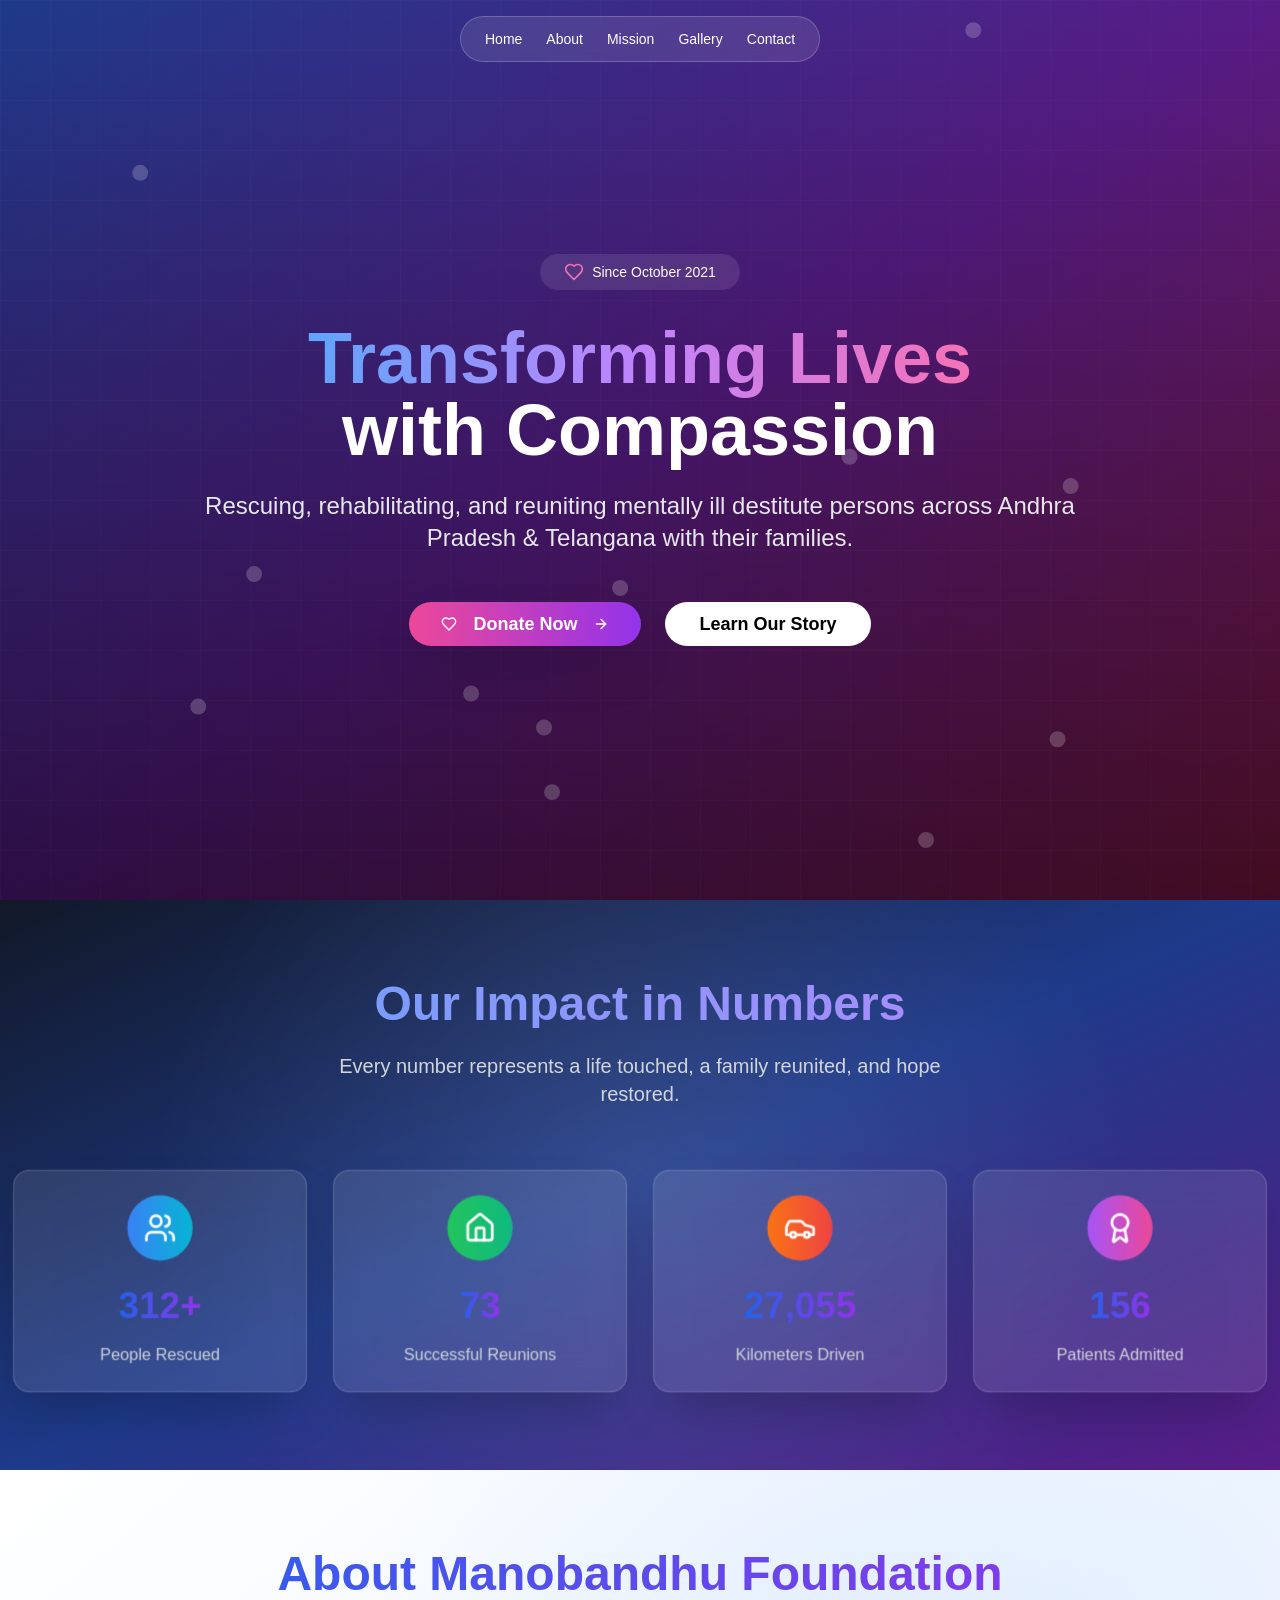
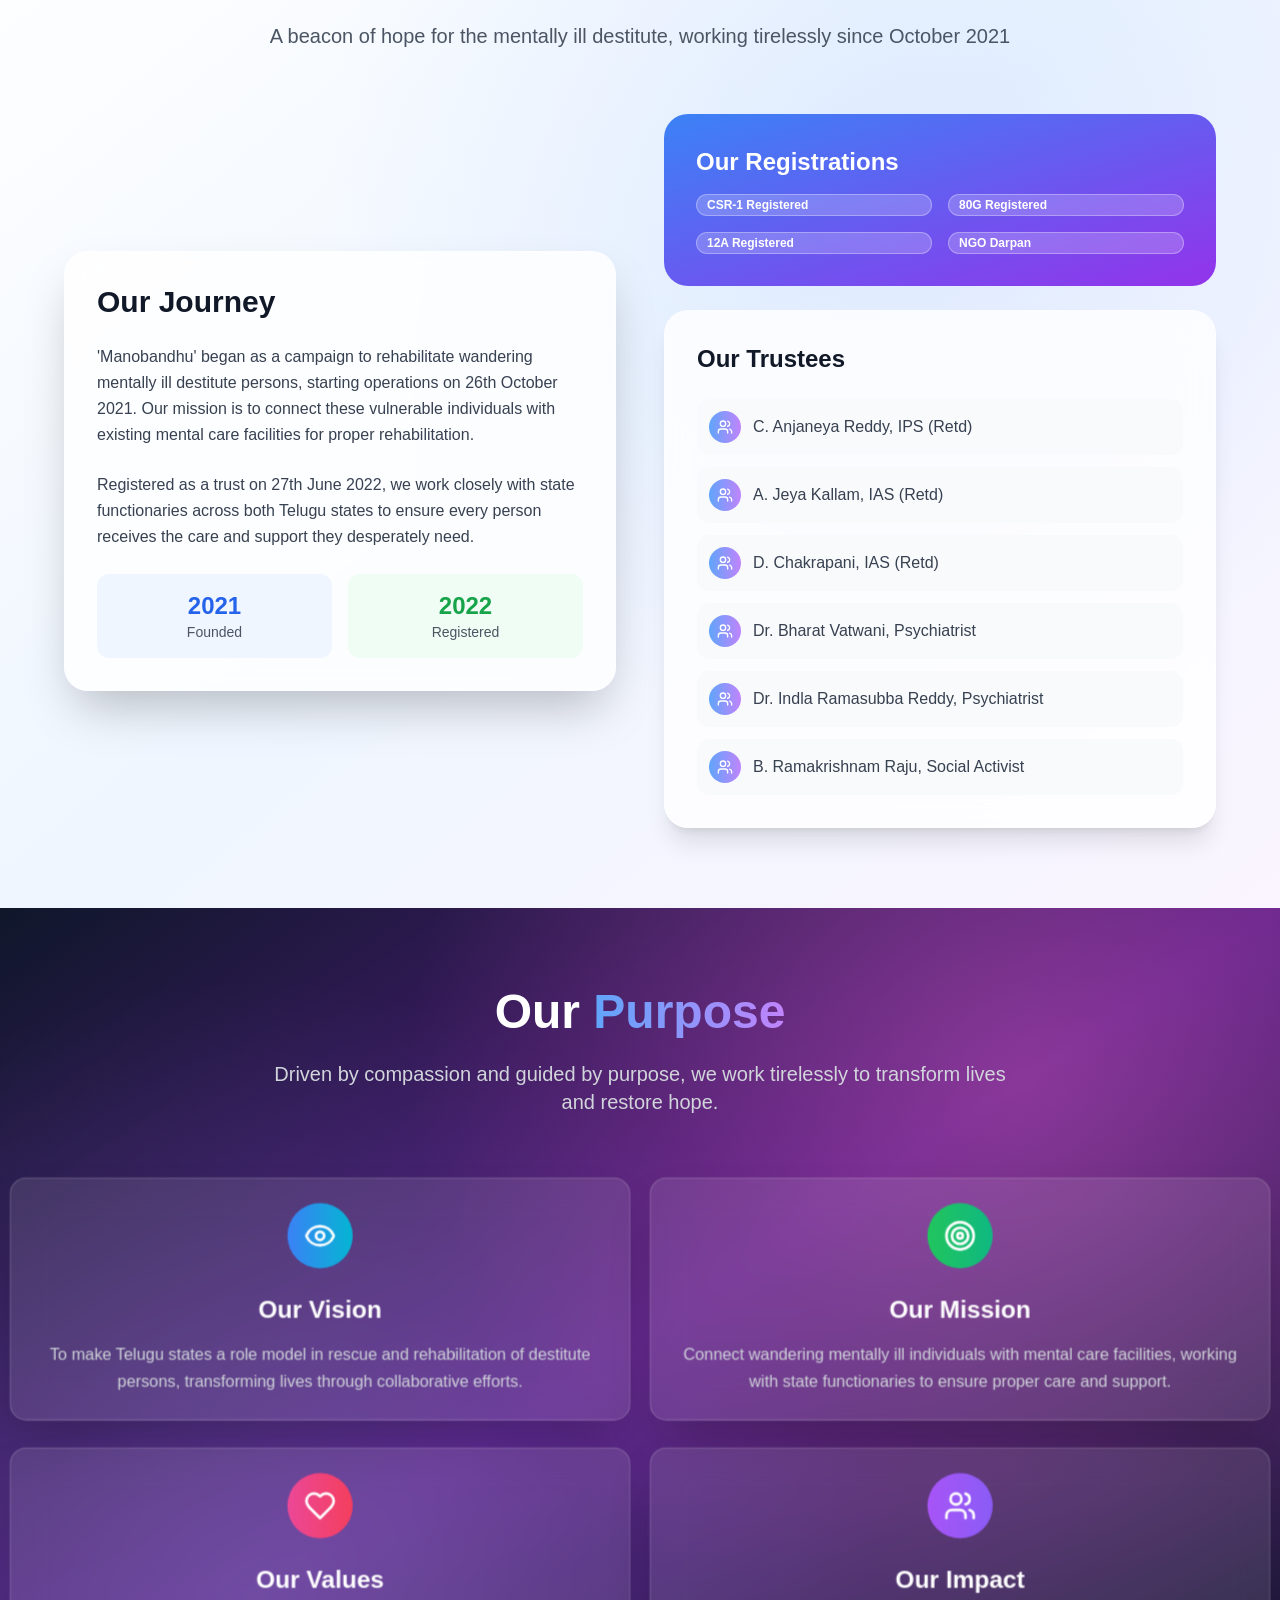
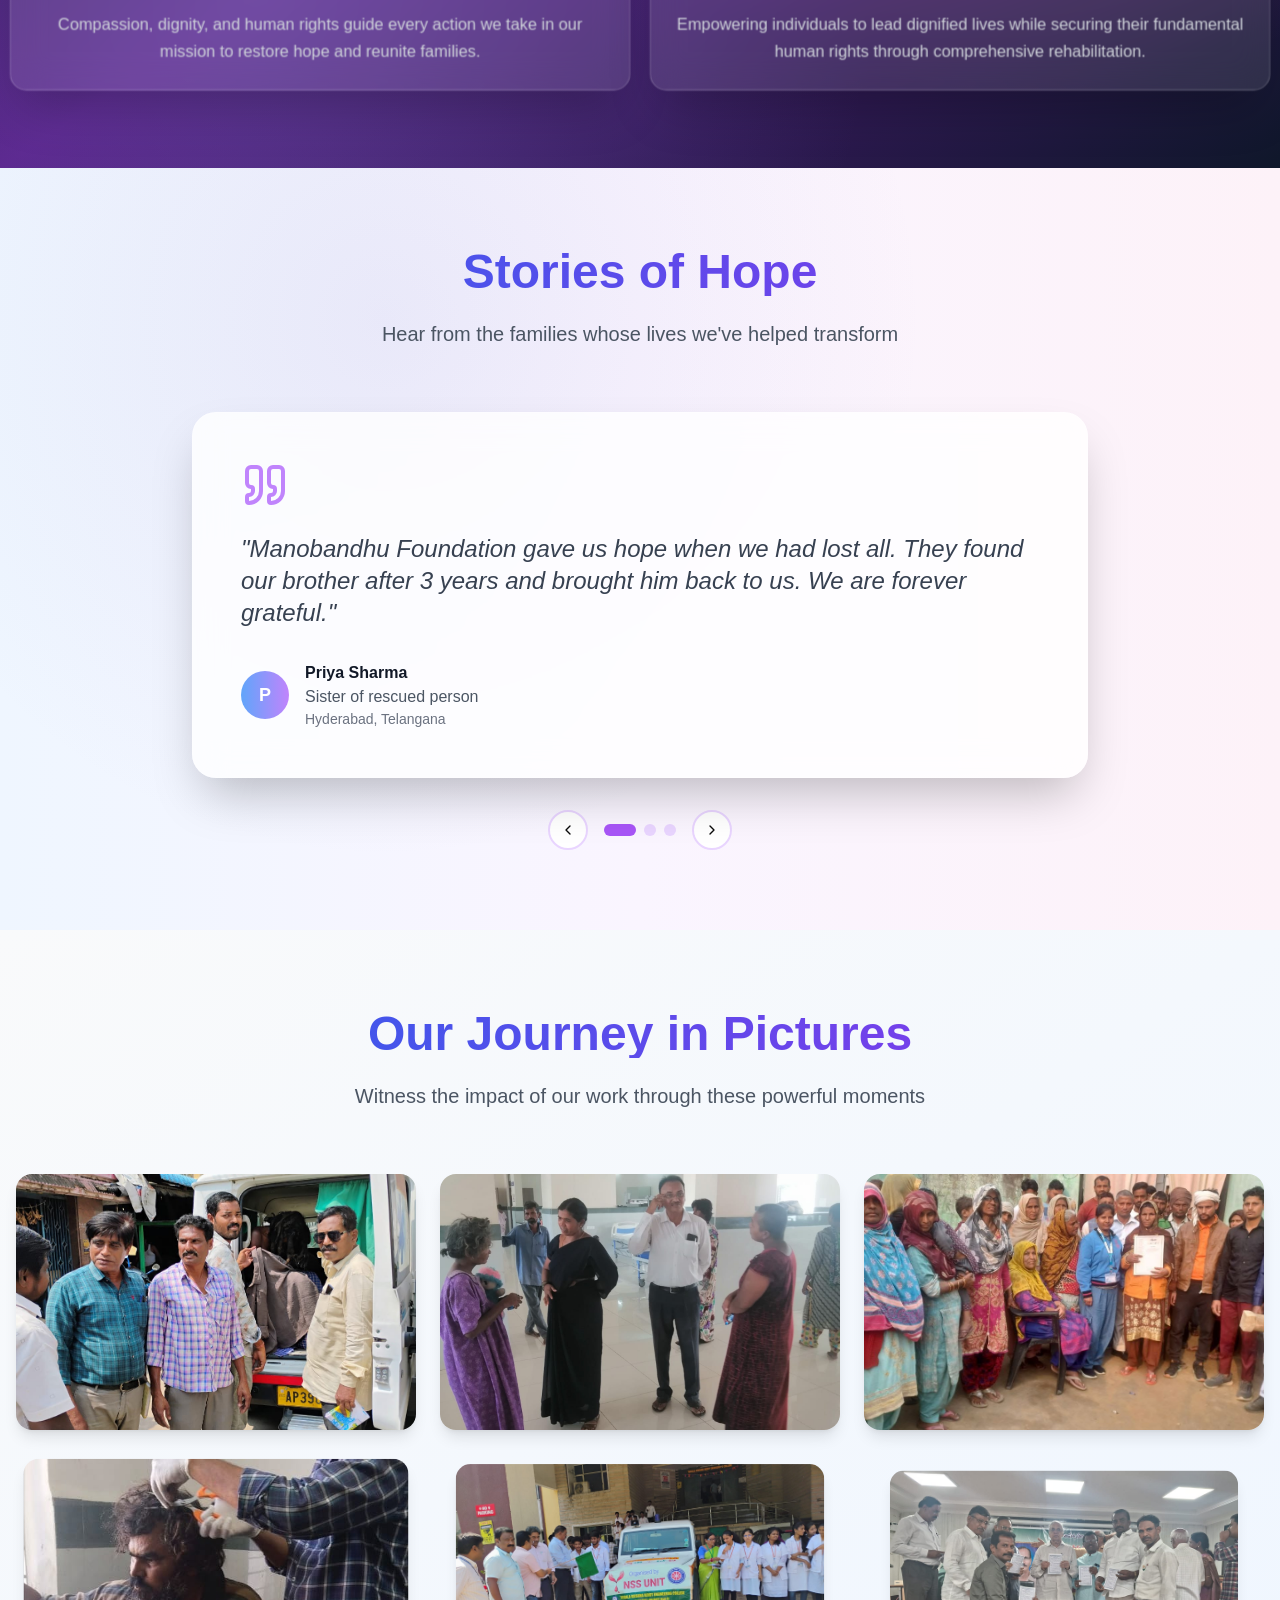
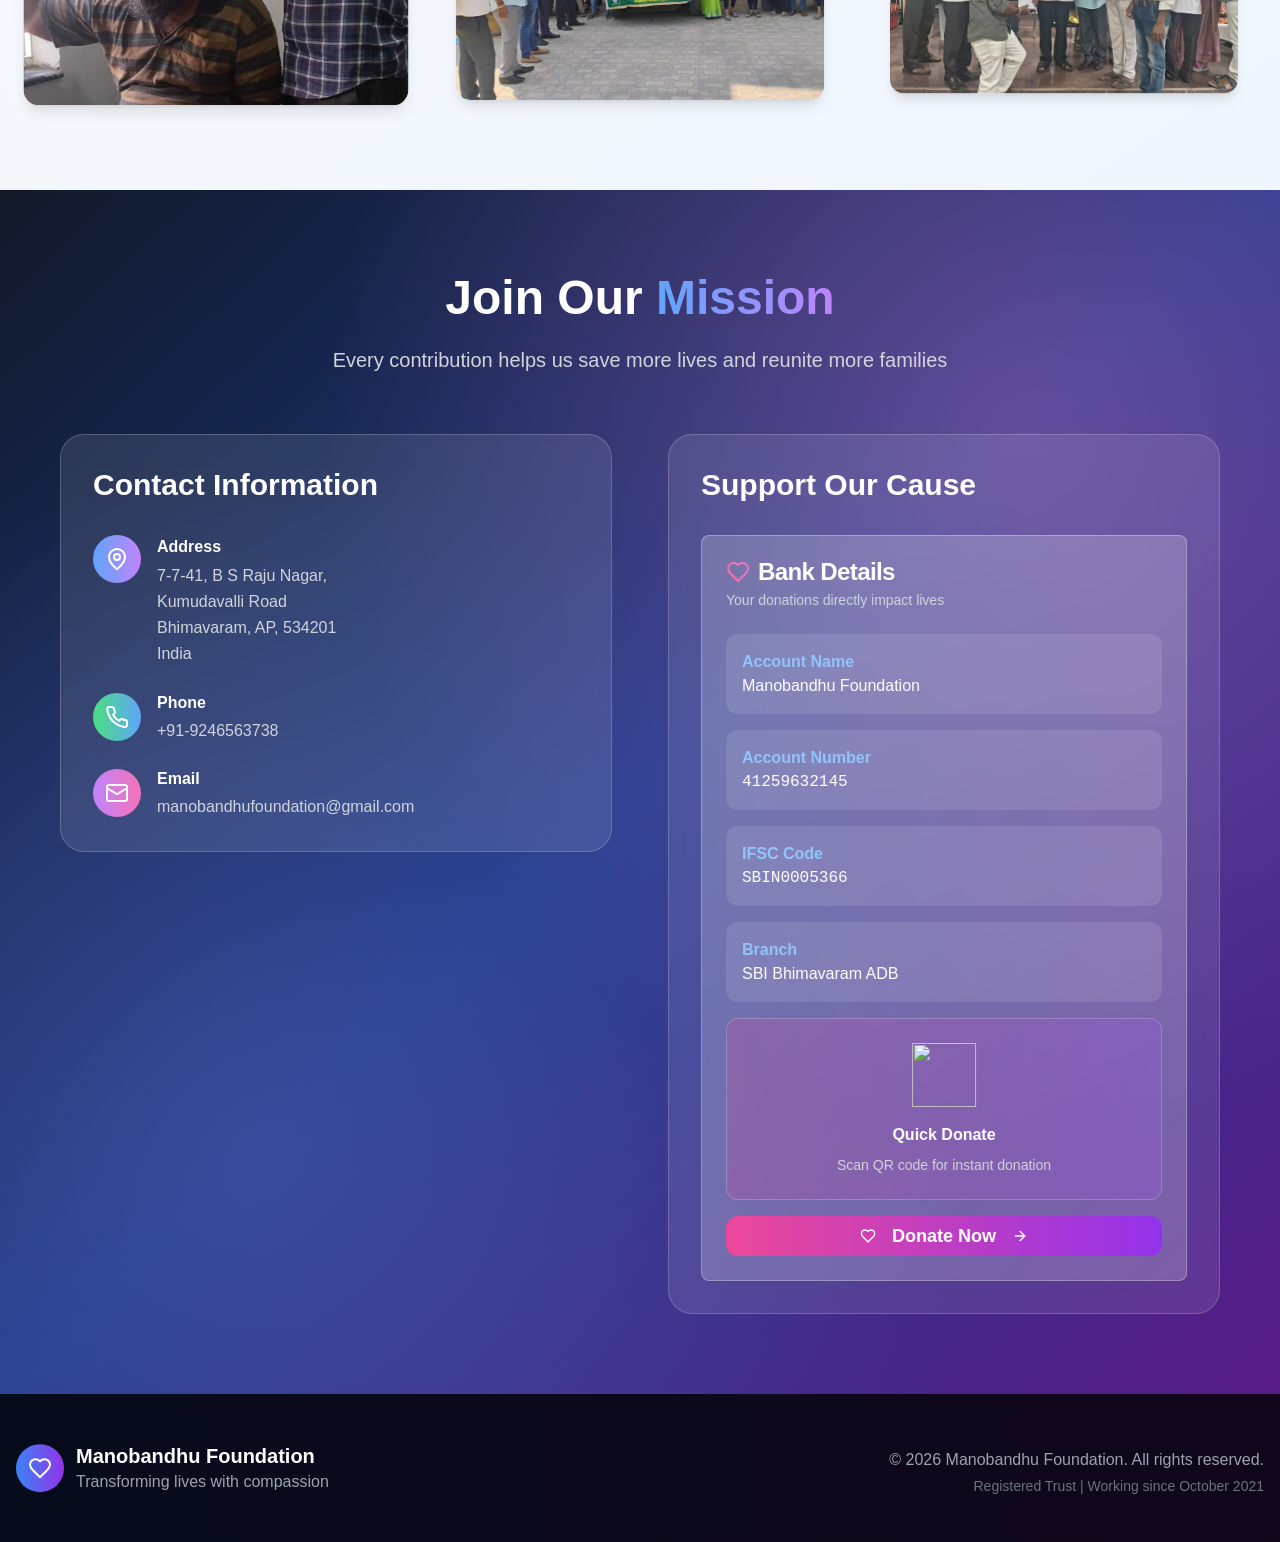
==== commit f40f3e21: "Updates" ====
--- a/index.html
+++ b/index.html
@@ -1 +1 @@
-<!DOCTYPE html><html lang="en"><head><meta charSet="utf-8"/><meta name="viewport" content="width=device-width, initial-scale=1"/><link rel="preload" as="image" href="https://drive.google.com/thumbnail?id=12ozwY5SAFeQY-U20gRdELNDpcw-dtX6z&amp;sz=w1000"/><link rel="preload" as="image" href="https://drive.google.com/thumbnail?id=1ilMmNvK3BR_x9or8h9Iz-pH8NHefOwvs&amp;sz=w1000"/><link rel="preload" as="image" href="https://drive.google.com/thumbnail?id=1VxJsP9_aqM-Ttc-iOI3U398RTnIzGdm2&amp;sz=w1000"/><link rel="preload" as="image" href="https://drive.google.com/thumbnail?id=1Ou9ojvcJWtAOVBqXw97zEi7ssvYzAi2H&amp;sz=w1000"/><link rel="preload" as="image" href="https://drive.google.com/thumbnail?id=1N0F7G7eb2H8i7PFEurSZxSfW5FveoqEn&amp;sz=w1000"/><link rel="preload" as="image" href="https://drive.google.com/thumbnail?id=103-Z-du4CA8-8lxEqce4xZblJZE-90Ph&amp;sz=w1000"/><link rel="stylesheet" href="/_next/static/css/15b143b66bfff40b.css" data-precedence="next"/><link rel="preload" as="script" fetchPriority="low" href="/_next/static/chunks/webpack-c81f7fd28659d64f.js"/><script src="/_next/static/chunks/fd9d1056-6922f449a204c2cc.js" async=""></script><script src="/_next/static/chunks/117-c4316584997c8e37.js" async=""></script><script src="/_next/static/chunks/main-app-c92a61f63b24b42c.js" async=""></script><script src="/_next/static/chunks/406-690b8b14865a513a.js" async=""></script><script src="/_next/static/chunks/app/page-b326f09798303af8.js" async=""></script><title>v0 App</title><meta name="description" content="Created with v0"/><meta name="generator" content="v0.dev"/><script src="/_next/static/chunks/polyfills-42372ed130431b0a.js" noModule=""></script></head><body><div class="min-h-screen"><nav class="fixed top-4 left-1/2 transform -translate-x-1/2 z-50 bg-white/10 backdrop-blur-lg rounded-full px-6 py-3 border border-white/20"><div class="flex items-center space-x-6"><a class="text-white hover:text-blue-300 transition-colors text-sm font-medium" href="#hero">Home</a><a class="text-white hover:text-blue-300 transition-colors text-sm font-medium" href="#about">About</a><a class="text-white hover:text-blue-300 transition-colors text-sm font-medium" href="#mission">Mission</a><a class="text-white hover:text-blue-300 transition-colors text-sm font-medium" href="#gallery">Gallery</a><a class="text-white hover:text-blue-300 transition-colors text-sm font-medium" href="#contact">Contact</a></div></nav><section class="relative min-h-screen flex items-center justify-center overflow-hidden"><div class="absolute inset-0 bg-gradient-to-br from-blue-900 via-purple-900 to-pink-900"><div class="absolute inset-0 bg-gradient-to-t from-black/50 to-transparent"></div></div><div class="absolute inset-0 opacity-20"><div class="h-full w-full bg-[linear-gradient(rgba(255,255,255,0.1)_1px,transparent_1px),linear-gradient(90deg,rgba(255,255,255,0.1)_1px,transparent_1px)] bg-[size:50px_50px]"></div></div><div class="relative z-10 container mx-auto px-4 text-center text-white"><div style="opacity:0;transform:translateY(50px)"><div class="inline-flex items-center space-x-2 bg-white/10 backdrop-blur-sm rounded-full px-6 py-2 mb-8" style="transform:scale(0)"><svg xmlns="http://www.w3.org/2000/svg" width="24" height="24" viewBox="0 0 24 24" fill="none" stroke="currentColor" stroke-width="2" stroke-linecap="round" stroke-linejoin="round" class="lucide lucide-heart h-5 w-5 text-pink-400"><path d="M19 14c1.49-1.46 3-3.21 3-5.5A5.5 5.5 0 0 0 16.5 3c-1.76 0-3 .5-4.5 2-1.5-1.5-2.74-2-4.5-2A5.5 5.5 0 0 0 2 8.5c0 2.3 1.5 4.05 3 5.5l7 7Z"></path></svg><span class="text-sm font-medium">Since October 2021</span></div><h1 class="text-5xl md:text-7xl font-bold mb-6 leading-tight" style="opacity:0;transform:translateY(30px)"><span class="bg-gradient-to-r from-blue-400 via-purple-400 to-pink-400 bg-clip-text text-transparent">Transforming Lives</span><br/><span class="text-white" style="opacity:0">with Compassion</span></h1><p class="text-xl md:text-2xl mb-12 max-w-4xl mx-auto text-gray-200 leading-relaxed" style="opacity:0;transform:translateY(20px)">Rescuing, rehabilitating, and reuniting mentally ill destitute persons across Andhra Pradesh &amp; Telangana with their families.</p><div class="flex flex-col sm:flex-row gap-6 justify-center" style="opacity:0;transform:translateY(20px)"><div tabindex="0"><button class="inline-flex items-center justify-center gap-2 whitespace-nowrap ring-offset-background transition-colors focus-visible:outline-none focus-visible:ring-2 focus-visible:ring-ring focus-visible:ring-offset-2 disabled:pointer-events-none disabled:opacity-50 [&amp;_svg]:pointer-events-none [&amp;_svg]:size-4 [&amp;_svg]:shrink-0 bg-primary hover:bg-primary/90 h-11 bg-gradient-to-r from-pink-500 to-purple-600 hover:from-pink-600 hover:to-purple-700 text-white border-0 px-8 py-4 text-lg font-semibold rounded-full shadow-2xl"><svg xmlns="http://www.w3.org/2000/svg" width="24" height="24" viewBox="0 0 24 24" fill="none" stroke="currentColor" stroke-width="2" stroke-linecap="round" stroke-linejoin="round" class="lucide lucide-heart mr-2 h-6 w-6"><path d="M19 14c1.49-1.46 3-3.21 3-5.5A5.5 5.5 0 0 0 16.5 3c-1.76 0-3 .5-4.5 2-1.5-1.5-2.74-2-4.5-2A5.5 5.5 0 0 0 2 8.5c0 2.3 1.5 4.05 3 5.5l7 7Z"></path></svg><a href="#donate">Donate Now</a><svg xmlns="http://www.w3.org/2000/svg" width="24" height="24" viewBox="0 0 24 24" fill="none" stroke="currentColor" stroke-width="2" stroke-linecap="round" stroke-linejoin="round" class="lucide lucide-arrow-right ml-2 h-6 w-6"><path d="M5 12h14"></path><path d="m12 5 7 7-7 7"></path></svg></button></div><div tabindex="0"><button class="inline-flex items-center justify-center gap-2 whitespace-nowrap ring-offset-background transition-colors focus-visible:outline-none focus-visible:ring-2 focus-visible:ring-ring focus-visible:ring-offset-2 disabled:pointer-events-none disabled:opacity-50 [&amp;_svg]:pointer-events-none [&amp;_svg]:size-4 [&amp;_svg]:shrink-0 bg-background h-11 border-2 border-white/30 text-black hover:text-white hover:bg-white/10 backdrop-blur-sm px-8 py-4 text-lg font-semibold rounded-full">Learn Our Story</button></div></div></div></div></section><section class="py-20 bg-gradient-to-br from-gray-900 via-blue-900 to-purple-900 relative overflow-hidden"><div class="absolute inset-0 bg-[radial-gradient(circle_at_50%_50%,rgba(255,255,255,0.1),transparent_70%)]"></div><div class="container mx-auto px-4 relative z-10"><div class="text-center mb-16" style="opacity:0;transform:translateY(50px)"><h2 class="text-4xl md:text-5xl font-bold mb-6 bg-gradient-to-r from-blue-400 to-purple-400 bg-clip-text text-transparent">Our Impact in Numbers</h2><p class="text-xl text-gray-300 max-w-2xl mx-auto">Every number represents a life touched, a family reunited, and hope restored.</p></div><div class="grid grid-cols-1 md:grid-cols-2 lg:grid-cols-4 gap-8"><div style="opacity:0;transform:translateY(50px)"><div class="relative h-full" style="transform-style:preserve-3d;perspective:1000px"><div class="bg-white/10 backdrop-blur-lg rounded-2xl p-6 shadow-2xl border border-white/20" style="transform:translateZ(20px)"><div class="text-center"><div class="bg-gradient-to-r from-blue-500 to-cyan-500 p-4 rounded-full w-16 h-16 mx-auto mb-6 flex items-center justify-center"><svg xmlns="http://www.w3.org/2000/svg" width="24" height="24" viewBox="0 0 24 24" fill="none" stroke="currentColor" stroke-width="2" stroke-linecap="round" stroke-linejoin="round" class="lucide lucide-users h-8 w-8 text-white"><path d="M16 21v-2a4 4 0 0 0-4-4H6a4 4 0 0 0-4 4v2"></path><circle cx="9" cy="7" r="4"></circle><path d="M22 21v-2a4 4 0 0 0-3-3.87"></path><path d="M16 3.13a4 4 0 0 1 0 7.75"></path></svg></div><div class="mb-4"><span class="font-bold text-4xl bg-gradient-to-r from-blue-600 to-purple-600 bg-clip-text text-transparent" style="opacity:0;transform:translateY(20px)">0<!-- -->+</span></div><p class="text-gray-300 font-medium">People Rescued</p></div></div></div></div><div style="opacity:0;transform:translateY(50px)"><div class="relative h-full" style="transform-style:preserve-3d;perspective:1000px"><div class="bg-white/10 backdrop-blur-lg rounded-2xl p-6 shadow-2xl border border-white/20" style="transform:translateZ(20px)"><div class="text-center"><div class="bg-gradient-to-r from-green-500 to-emerald-500 p-4 rounded-full w-16 h-16 mx-auto mb-6 flex items-center justify-center"><svg xmlns="http://www.w3.org/2000/svg" width="24" height="24" viewBox="0 0 24 24" fill="none" stroke="currentColor" stroke-width="2" stroke-linecap="round" stroke-linejoin="round" class="lucide lucide-house h-8 w-8 text-white"><path d="M15 21v-8a1 1 0 0 0-1-1h-4a1 1 0 0 0-1 1v8"></path><path d="M3 10a2 2 0 0 1 .709-1.528l7-5.999a2 2 0 0 1 2.582 0l7 5.999A2 2 0 0 1 21 10v9a2 2 0 0 1-2 2H5a2 2 0 0 1-2-2z"></path></svg></div><div class="mb-4"><span class="font-bold text-4xl bg-gradient-to-r from-blue-600 to-purple-600 bg-clip-text text-transparent" style="opacity:0;transform:translateY(20px)">0</span></div><p class="text-gray-300 font-medium">Successful Reunions</p></div></div></div></div><div style="opacity:0;transform:translateY(50px)"><div class="relative h-full" style="transform-style:preserve-3d;perspective:1000px"><div class="bg-white/10 backdrop-blur-lg rounded-2xl p-6 shadow-2xl border border-white/20" style="transform:translateZ(20px)"><div class="text-center"><div class="bg-gradient-to-r from-orange-500 to-red-500 p-4 rounded-full w-16 h-16 mx-auto mb-6 flex items-center justify-center"><svg xmlns="http://www.w3.org/2000/svg" width="24" height="24" viewBox="0 0 24 24" fill="none" stroke="currentColor" stroke-width="2" stroke-linecap="round" stroke-linejoin="round" class="lucide lucide-car h-8 w-8 text-white"><path d="M19 17h2c.6 0 1-.4 1-1v-3c0-.9-.7-1.7-1.5-1.9C18.7 10.6 16 10 16 10s-1.3-1.4-2.2-2.3c-.5-.4-1.1-.7-1.8-.7H5c-.6 0-1.1.4-1.4.9l-1.4 2.9A3.7 3.7 0 0 0 2 12v4c0 .6.4 1 1 1h2"></path><circle cx="7" cy="17" r="2"></circle><path d="M9 17h6"></path><circle cx="17" cy="17" r="2"></circle></svg></div><div class="mb-4"><span class="font-bold text-4xl bg-gradient-to-r from-blue-600 to-purple-600 bg-clip-text text-transparent" style="opacity:0;transform:translateY(20px)">0</span></div><p class="text-gray-300 font-medium">Kilometers Driven</p></div></div></div></div><div style="opacity:0;transform:translateY(50px)"><div class="relative h-full" style="transform-style:preserve-3d;perspective:1000px"><div class="bg-white/10 backdrop-blur-lg rounded-2xl p-6 shadow-2xl border border-white/20" style="transform:translateZ(20px)"><div class="text-center"><div class="bg-gradient-to-r from-purple-500 to-pink-500 p-4 rounded-full w-16 h-16 mx-auto mb-6 flex items-center justify-center"><svg xmlns="http://www.w3.org/2000/svg" width="24" height="24" viewBox="0 0 24 24" fill="none" stroke="currentColor" stroke-width="2" stroke-linecap="round" stroke-linejoin="round" class="lucide lucide-award h-8 w-8 text-white"><path d="m15.477 12.89 1.515 8.526a.5.5 0 0 1-.81.47l-3.58-2.687a1 1 0 0 0-1.197 0l-3.586 2.686a.5.5 0 0 1-.81-.469l1.514-8.526"></path><circle cx="12" cy="8" r="6"></circle></svg></div><div class="mb-4"><span class="font-bold text-4xl bg-gradient-to-r from-blue-600 to-purple-600 bg-clip-text text-transparent" style="opacity:0;transform:translateY(20px)">0</span></div><p class="text-gray-300 font-medium">Patients Admitted</p></div></div></div></div></div></div></section><section id="about" class="py-20 bg-gradient-to-br from-white via-blue-50 to-purple-50 relative overflow-hidden"><div class="absolute inset-0 bg-[radial-gradient(circle_at_70%_30%,rgba(59,130,246,0.1),transparent_50%)]"></div><div class="container mx-auto px-4 relative z-10"><div class="max-w-6xl mx-auto"><div class="text-center mb-16" style="opacity:0;transform:translateY(50px)"><h2 class="text-4xl md:text-5xl font-bold mb-6 bg-gradient-to-r from-blue-600 to-purple-600 bg-clip-text text-transparent">About Manobandhu Foundation</h2><p class="text-xl text-gray-600 max-w-3xl mx-auto">A beacon of hope for the mentally ill destitute, working tirelessly since October 2021</p></div><div class="grid lg:grid-cols-2 gap-12 items-center"><div style="opacity:0;transform:translateX(-50px)"><div class="bg-white/80 backdrop-blur-lg rounded-3xl p-8 shadow-2xl border border-white/20"><h3 class="text-3xl font-bold mb-6 text-gray-900">Our Journey</h3><div class="space-y-6"><p class="text-gray-700 leading-relaxed">&#x27;Manobandhu&#x27; began as a campaign to rehabilitate wandering mentally ill destitute persons, starting operations on 26th October 2021. Our mission is to connect these vulnerable individuals with existing mental care facilities for proper rehabilitation.</p><p class="text-gray-700 leading-relaxed">Registered as a trust on 27th June 2022, we work closely with state functionaries across both Telugu states to ensure every person receives the care and support they desperately need.</p><div class="grid grid-cols-2 gap-4"><div class="text-center p-4 bg-blue-50 rounded-xl"><div class="text-2xl font-bold text-blue-600">2021</div><div class="text-sm text-gray-600">Founded</div></div><div class="text-center p-4 bg-green-50 rounded-xl"><div class="text-2xl font-bold text-green-600">2022</div><div class="text-sm text-gray-600">Registered</div></div></div></div></div></div><div class="space-y-6" style="opacity:0;transform:translateX(50px)"><div class="bg-gradient-to-br from-blue-500 to-purple-600 rounded-3xl p-8 text-white"><h3 class="text-2xl font-bold mb-4">Our Registrations</h3><div class="grid grid-cols-2 gap-4"><div class="inline-flex items-center rounded-full border px-2.5 py-0.5 text-xs font-semibold transition-colors focus:outline-none focus:ring-2 focus:ring-ring focus:ring-offset-2 hover:bg-secondary/80 bg-white/20 text-white border-white/30">CSR-1 Registered</div><div class="inline-flex items-center rounded-full border px-2.5 py-0.5 text-xs font-semibold transition-colors focus:outline-none focus:ring-2 focus:ring-ring focus:ring-offset-2 hover:bg-secondary/80 bg-white/20 text-white border-white/30">80G Registered</div><div class="inline-flex items-center rounded-full border px-2.5 py-0.5 text-xs font-semibold transition-colors focus:outline-none focus:ring-2 focus:ring-ring focus:ring-offset-2 hover:bg-secondary/80 bg-white/20 text-white border-white/30">12A Registered</div><div class="inline-flex items-center rounded-full border px-2.5 py-0.5 text-xs font-semibold transition-colors focus:outline-none focus:ring-2 focus:ring-ring focus:ring-offset-2 hover:bg-secondary/80 bg-white/20 text-white border-white/30">NGO Darpan</div></div></div><div class="bg-white/80 backdrop-blur-lg rounded-3xl p-8 shadow-xl border border-white/20"><h3 class="text-2xl font-bold mb-6 text-gray-900">Our Trustees</h3><div class="space-y-3"><div class="flex items-center space-x-3 p-3 bg-gray-50 rounded-xl" style="opacity:0;transform:translateX(20px)"><div class="w-8 h-8 bg-gradient-to-r from-blue-400 to-purple-400 rounded-full flex items-center justify-center"><svg xmlns="http://www.w3.org/2000/svg" width="24" height="24" viewBox="0 0 24 24" fill="none" stroke="currentColor" stroke-width="2" stroke-linecap="round" stroke-linejoin="round" class="lucide lucide-users h-4 w-4 text-white"><path d="M16 21v-2a4 4 0 0 0-4-4H6a4 4 0 0 0-4 4v2"></path><circle cx="9" cy="7" r="4"></circle><path d="M22 21v-2a4 4 0 0 0-3-3.87"></path><path d="M16 3.13a4 4 0 0 1 0 7.75"></path></svg></div><span class="text-gray-700 font-medium">C. Anjaneya Reddy, IPS (Retd)</span></div><div class="flex items-center space-x-3 p-3 bg-gray-50 rounded-xl" style="opacity:0;transform:translateX(20px)"><div class="w-8 h-8 bg-gradient-to-r from-blue-400 to-purple-400 rounded-full flex items-center justify-center"><svg xmlns="http://www.w3.org/2000/svg" width="24" height="24" viewBox="0 0 24 24" fill="none" stroke="currentColor" stroke-width="2" stroke-linecap="round" stroke-linejoin="round" class="lucide lucide-users h-4 w-4 text-white"><path d="M16 21v-2a4 4 0 0 0-4-4H6a4 4 0 0 0-4 4v2"></path><circle cx="9" cy="7" r="4"></circle><path d="M22 21v-2a4 4 0 0 0-3-3.87"></path><path d="M16 3.13a4 4 0 0 1 0 7.75"></path></svg></div><span class="text-gray-700 font-medium">A. Jeya Kallam, IAS (Retd)</span></div><div class="flex items-center space-x-3 p-3 bg-gray-50 rounded-xl" style="opacity:0;transform:translateX(20px)"><div class="w-8 h-8 bg-gradient-to-r from-blue-400 to-purple-400 rounded-full flex items-center justify-center"><svg xmlns="http://www.w3.org/2000/svg" width="24" height="24" viewBox="0 0 24 24" fill="none" stroke="currentColor" stroke-width="2" stroke-linecap="round" stroke-linejoin="round" class="lucide lucide-users h-4 w-4 text-white"><path d="M16 21v-2a4 4 0 0 0-4-4H6a4 4 0 0 0-4 4v2"></path><circle cx="9" cy="7" r="4"></circle><path d="M22 21v-2a4 4 0 0 0-3-3.87"></path><path d="M16 3.13a4 4 0 0 1 0 7.75"></path></svg></div><span class="text-gray-700 font-medium">D. Chakrapani, IAS (Retd)</span></div><div class="flex items-center space-x-3 p-3 bg-gray-50 rounded-xl" style="opacity:0;transform:translateX(20px)"><div class="w-8 h-8 bg-gradient-to-r from-blue-400 to-purple-400 rounded-full flex items-center justify-center"><svg xmlns="http://www.w3.org/2000/svg" width="24" height="24" viewBox="0 0 24 24" fill="none" stroke="currentColor" stroke-width="2" stroke-linecap="round" stroke-linejoin="round" class="lucide lucide-users h-4 w-4 text-white"><path d="M16 21v-2a4 4 0 0 0-4-4H6a4 4 0 0 0-4 4v2"></path><circle cx="9" cy="7" r="4"></circle><path d="M22 21v-2a4 4 0 0 0-3-3.87"></path><path d="M16 3.13a4 4 0 0 1 0 7.75"></path></svg></div><span class="text-gray-700 font-medium">Dr. Bharat Vatwani, Psychiatrist</span></div><div class="flex items-center space-x-3 p-3 bg-gray-50 rounded-xl" style="opacity:0;transform:translateX(20px)"><div class="w-8 h-8 bg-gradient-to-r from-blue-400 to-purple-400 rounded-full flex items-center justify-center"><svg xmlns="http://www.w3.org/2000/svg" width="24" height="24" viewBox="0 0 24 24" fill="none" stroke="currentColor" stroke-width="2" stroke-linecap="round" stroke-linejoin="round" class="lucide lucide-users h-4 w-4 text-white"><path d="M16 21v-2a4 4 0 0 0-4-4H6a4 4 0 0 0-4 4v2"></path><circle cx="9" cy="7" r="4"></circle><path d="M22 21v-2a4 4 0 0 0-3-3.87"></path><path d="M16 3.13a4 4 0 0 1 0 7.75"></path></svg></div><span class="text-gray-700 font-medium">Dr. Indla Ramasubba Reddy, Psychiatrist</span></div><div class="flex items-center space-x-3 p-3 bg-gray-50 rounded-xl" style="opacity:0;transform:translateX(20px)"><div class="w-8 h-8 bg-gradient-to-r from-blue-400 to-purple-400 rounded-full flex items-center justify-center"><svg xmlns="http://www.w3.org/2000/svg" width="24" height="24" viewBox="0 0 24 24" fill="none" stroke="currentColor" stroke-width="2" stroke-linecap="round" stroke-linejoin="round" class="lucide lucide-users h-4 w-4 text-white"><path d="M16 21v-2a4 4 0 0 0-4-4H6a4 4 0 0 0-4 4v2"></path><circle cx="9" cy="7" r="4"></circle><path d="M22 21v-2a4 4 0 0 0-3-3.87"></path><path d="M16 3.13a4 4 0 0 1 0 7.75"></path></svg></div><span class="text-gray-700 font-medium">B. Ramakrishnam Raju, Social Activist</span></div></div></div></div></div></div></div></section><section id="mission" class="py-20 bg-gradient-to-br from-slate-900 via-purple-900 to-slate-900 relative overflow-hidden"><div class="absolute inset-0"><div class="absolute inset-0 bg-[radial-gradient(circle_at_20%_80%,rgba(120,119,198,0.3),transparent_50%)]"></div><div class="absolute inset-0 bg-[radial-gradient(circle_at_80%_20%,rgba(255,119,198,0.3),transparent_50%)]"></div></div><div class="container mx-auto px-4 relative z-10"><div class="text-center mb-16" style="opacity:0;transform:translateY(50px)"><h2 class="text-4xl md:text-5xl font-bold mb-6 text-white">Our<!-- --> <span class="bg-gradient-to-r from-blue-400 to-purple-400 bg-clip-text text-transparent">Purpose</span></h2><p class="text-xl text-gray-300 max-w-3xl mx-auto">Driven by compassion and guided by purpose, we work tirelessly to transform lives and restore hope.</p></div><div class="grid grid-cols-1 md:grid-cols-2 gap-8"><div style="opacity:0;transform:translateY(50px)"><div class="relative h-full" style="transform-style:preserve-3d;perspective:1000px"><div class="bg-white/10 backdrop-blur-lg rounded-2xl p-6 shadow-2xl border border-white/20" style="transform:translateZ(20px)"><div class="text-center"><div class="bg-gradient-to-r from-blue-500 to-cyan-500 p-4 rounded-full w-16 h-16 mx-auto mb-6 flex items-center justify-center"><svg xmlns="http://www.w3.org/2000/svg" width="24" height="24" viewBox="0 0 24 24" fill="none" stroke="currentColor" stroke-width="2" stroke-linecap="round" stroke-linejoin="round" class="lucide lucide-eye h-8 w-8 text-white"><path d="M2.062 12.348a1 1 0 0 1 0-.696 10.75 10.75 0 0 1 19.876 0 1 1 0 0 1 0 .696 10.75 10.75 0 0 1-19.876 0"></path><circle cx="12" cy="12" r="3"></circle></svg></div><h3 class="text-2xl font-bold mb-4 text-white">Our Vision</h3><p class="text-gray-300 leading-relaxed">To make Telugu states a role model in rescue and rehabilitation of destitute persons, transforming lives through collaborative efforts.</p></div></div></div></div><div style="opacity:0;transform:translateY(50px)"><div class="relative h-full" style="transform-style:preserve-3d;perspective:1000px"><div class="bg-white/10 backdrop-blur-lg rounded-2xl p-6 shadow-2xl border border-white/20" style="transform:translateZ(20px)"><div class="text-center"><div class="bg-gradient-to-r from-green-500 to-emerald-500 p-4 rounded-full w-16 h-16 mx-auto mb-6 flex items-center justify-center"><svg xmlns="http://www.w3.org/2000/svg" width="24" height="24" viewBox="0 0 24 24" fill="none" stroke="currentColor" stroke-width="2" stroke-linecap="round" stroke-linejoin="round" class="lucide lucide-target h-8 w-8 text-white"><circle cx="12" cy="12" r="10"></circle><circle cx="12" cy="12" r="6"></circle><circle cx="12" cy="12" r="2"></circle></svg></div><h3 class="text-2xl font-bold mb-4 text-white">Our Mission</h3><p class="text-gray-300 leading-relaxed">Connect wandering mentally ill individuals with mental care facilities, working with state functionaries to ensure proper care and support.</p></div></div></div></div><div style="opacity:0;transform:translateY(50px)"><div class="relative h-full" style="transform-style:preserve-3d;perspective:1000px"><div class="bg-white/10 backdrop-blur-lg rounded-2xl p-6 shadow-2xl border border-white/20" style="transform:translateZ(20px)"><div class="text-center"><div class="bg-gradient-to-r from-pink-500 to-rose-500 p-4 rounded-full w-16 h-16 mx-auto mb-6 flex items-center justify-center"><svg xmlns="http://www.w3.org/2000/svg" width="24" height="24" viewBox="0 0 24 24" fill="none" stroke="currentColor" stroke-width="2" stroke-linecap="round" stroke-linejoin="round" class="lucide lucide-heart h-8 w-8 text-white"><path d="M19 14c1.49-1.46 3-3.21 3-5.5A5.5 5.5 0 0 0 16.5 3c-1.76 0-3 .5-4.5 2-1.5-1.5-2.74-2-4.5-2A5.5 5.5 0 0 0 2 8.5c0 2.3 1.5 4.05 3 5.5l7 7Z"></path></svg></div><h3 class="text-2xl font-bold mb-4 text-white">Our Values</h3><p class="text-gray-300 leading-relaxed">Compassion, dignity, and human rights guide every action we take in our mission to restore hope and reunite families.</p></div></div></div></div><div style="opacity:0;transform:translateY(50px)"><div class="relative h-full" style="transform-style:preserve-3d;perspective:1000px"><div class="bg-white/10 backdrop-blur-lg rounded-2xl p-6 shadow-2xl border border-white/20" style="transform:translateZ(20px)"><div class="text-center"><div class="bg-gradient-to-r from-purple-500 to-violet-500 p-4 rounded-full w-16 h-16 mx-auto mb-6 flex items-center justify-center"><svg xmlns="http://www.w3.org/2000/svg" width="24" height="24" viewBox="0 0 24 24" fill="none" stroke="currentColor" stroke-width="2" stroke-linecap="round" stroke-linejoin="round" class="lucide lucide-users h-8 w-8 text-white"><path d="M16 21v-2a4 4 0 0 0-4-4H6a4 4 0 0 0-4 4v2"></path><circle cx="9" cy="7" r="4"></circle><path d="M22 21v-2a4 4 0 0 0-3-3.87"></path><path d="M16 3.13a4 4 0 0 1 0 7.75"></path></svg></div><h3 class="text-2xl font-bold mb-4 text-white">Our Impact</h3><p class="text-gray-300 leading-relaxed">Empowering individuals to lead dignified lives while securing their fundamental human rights through comprehensive rehabilitation.</p></div></div></div></div></div></div></section><section class="py-20 bg-gradient-to-r from-blue-50 via-purple-50 to-pink-50 relative overflow-hidden"><div class="absolute inset-0 bg-[radial-gradient(circle_at_30%_20%,rgba(120,119,198,0.1),transparent_50%)]"></div><div class="container mx-auto px-4 relative z-10"><div class="text-center mb-16" style="opacity:0;transform:translateY(30px)"><h2 class="text-4xl md:text-5xl font-bold mb-6 bg-gradient-to-r from-blue-600 to-purple-600 bg-clip-text text-transparent">Stories of Hope</h2><p class="text-xl text-gray-600 max-w-2xl mx-auto">Hear from the families whose lives we&#x27;ve helped transform</p></div><div class="max-w-4xl mx-auto"><div class="relative"><div class="bg-white/80 backdrop-blur-lg rounded-3xl p-8 md:p-12 shadow-2xl border border-white/20" style="opacity:0;transform:translateX(100px)"><svg xmlns="http://www.w3.org/2000/svg" width="24" height="24" viewBox="0 0 24 24" fill="none" stroke="currentColor" stroke-width="2" stroke-linecap="round" stroke-linejoin="round" class="lucide lucide-quote h-12 w-12 text-purple-400 mb-6"><path d="M16 3a2 2 0 0 0-2 2v6a2 2 0 0 0 2 2 1 1 0 0 1 1 1v1a2 2 0 0 1-2 2 1 1 0 0 0-1 1v2a1 1 0 0 0 1 1 6 6 0 0 0 6-6V5a2 2 0 0 0-2-2z"></path><path d="M5 3a2 2 0 0 0-2 2v6a2 2 0 0 0 2 2 1 1 0 0 1 1 1v1a2 2 0 0 1-2 2 1 1 0 0 0-1 1v2a1 1 0 0 0 1 1 6 6 0 0 0 6-6V5a2 2 0 0 0-2-2z"></path></svg><p class="text-xl md:text-2xl text-gray-700 mb-8 leading-relaxed italic">&quot;<!-- -->Manobandhu Foundation gave us hope when we had lost all. They found our brother after 3 years and brought him back to us. We are forever grateful.<!-- -->&quot;</p><div class="flex items-center space-x-4"><div class="w-12 h-12 bg-gradient-to-r from-blue-400 to-purple-400 rounded-full flex items-center justify-center"><span class="text-white font-bold text-lg">P</span></div><div><p class="font-semibold text-gray-900">Priya Sharma</p><p class="text-gray-600">Sister of rescued person</p><p class="text-sm text-gray-500">Hyderabad, Telangana</p></div></div></div><div class="flex justify-center items-center mt-8 space-x-4"><button class="inline-flex items-center justify-center gap-2 whitespace-nowrap text-sm font-medium ring-offset-background transition-colors focus-visible:outline-none focus-visible:ring-2 focus-visible:ring-ring focus-visible:ring-offset-2 disabled:pointer-events-none disabled:opacity-50 [&amp;_svg]:pointer-events-none [&amp;_svg]:size-4 [&amp;_svg]:shrink-0 bg-background hover:text-accent-foreground h-10 w-10 rounded-full border-2 border-purple-200 hover:bg-purple-100"><svg xmlns="http://www.w3.org/2000/svg" width="24" height="24" viewBox="0 0 24 24" fill="none" stroke="currentColor" stroke-width="2" stroke-linecap="round" stroke-linejoin="round" class="lucide lucide-chevron-left h-5 w-5"><path d="m15 18-6-6 6-6"></path></svg></button><div class="flex space-x-2"><button class="w-3 h-3 rounded-full transition-all duration-300 bg-purple-500 w-8"></button><button class="w-3 h-3 rounded-full transition-all duration-300 bg-purple-200 hover:bg-purple-300"></button><button class="w-3 h-3 rounded-full transition-all duration-300 bg-purple-200 hover:bg-purple-300"></button></div><button class="inline-flex items-center justify-center gap-2 whitespace-nowrap text-sm font-medium ring-offset-background transition-colors focus-visible:outline-none focus-visible:ring-2 focus-visible:ring-ring focus-visible:ring-offset-2 disabled:pointer-events-none disabled:opacity-50 [&amp;_svg]:pointer-events-none [&amp;_svg]:size-4 [&amp;_svg]:shrink-0 bg-background hover:text-accent-foreground h-10 w-10 rounded-full border-2 border-purple-200 hover:bg-purple-100"><svg xmlns="http://www.w3.org/2000/svg" width="24" height="24" viewBox="0 0 24 24" fill="none" stroke="currentColor" stroke-width="2" stroke-linecap="round" stroke-linejoin="round" class="lucide lucide-chevron-right h-5 w-5"><path d="m9 18 6-6-6-6"></path></svg></button></div></div></div></div></section><section id="gallery" class="py-20 bg-gradient-to-br from-gray-50 to-blue-50"><div class="container mx-auto px-4"><div class="text-center mb-16" style="opacity:0;transform:translateY(30px)"><h2 class="text-4xl md:text-5xl font-bold mb-6 bg-gradient-to-r from-blue-600 to-purple-600 bg-clip-text text-transparent">Our Journey in Pictures</h2><p class="text-xl text-gray-600 max-w-2xl mx-auto">Witness the impact of our work through these powerful moments</p></div><div class="grid grid-cols-1 md:grid-cols-2 lg:grid-cols-3 gap-6"><div class="cursor-pointer group" style="opacity:0;transform:scale(0.8)"><div class="relative overflow-hidden rounded-2xl shadow-lg"><img src="https://drive.google.com/thumbnail?id=12ozwY5SAFeQY-U20gRdELNDpcw-dtX6z&amp;sz=w1000" alt="Rescue operation in Telugu states" width="600" height="400" class="w-full h-64 object-cover transition-transform duration-300 group-hover:scale-110"/><div class="absolute inset-0 bg-gradient-to-t from-black/70 via-transparent to-transparent opacity-0 group-hover:opacity-100 transition-opacity duration-300"><div class="absolute bottom-4 left-4 right-4 text-white"><h3 class="font-bold text-lg mb-1">Rescue Operations</h3><p class="text-sm text-gray-200">Our team conducting rescue operations across Telugu states</p></div></div></div></div><div class="cursor-pointer group" style="opacity:0;transform:scale(0.8)"><div class="relative overflow-hidden rounded-2xl shadow-lg"><img src="https://drive.google.com/thumbnail?id=1ilMmNvK3BR_x9or8h9Iz-pH8NHefOwvs&amp;sz=w1000" alt="Patient care and rehabilitation" width="600" height="400" class="w-full h-64 object-cover transition-transform duration-300 group-hover:scale-110"/><div class="absolute inset-0 bg-gradient-to-t from-black/70 via-transparent to-transparent opacity-0 group-hover:opacity-100 transition-opacity duration-300"><div class="absolute bottom-4 left-4 right-4 text-white"><h3 class="font-bold text-lg mb-1">Care &amp; Rehabilitation</h3><p class="text-sm text-gray-200">Providing compassionate care and medical attention</p></div></div></div></div><div class="cursor-pointer group" style="opacity:0;transform:scale(0.8)"><div class="relative overflow-hidden rounded-2xl shadow-lg"><img src="https://drive.google.com/thumbnail?id=1VxJsP9_aqM-Ttc-iOI3U398RTnIzGdm2&amp;sz=w1000" alt="Family reunion moment" width="600" height="400" class="w-full h-64 object-cover transition-transform duration-300 group-hover:scale-110"/><div class="absolute inset-0 bg-gradient-to-t from-black/70 via-transparent to-transparent opacity-0 group-hover:opacity-100 transition-opacity duration-300"><div class="absolute bottom-4 left-4 right-4 text-white"><h3 class="font-bold text-lg mb-1">Family Reunions</h3><p class="text-sm text-gray-200">Emotional moments of families being reunited</p></div></div></div></div><div class="cursor-pointer group" style="opacity:0;transform:scale(0.8)"><div class="relative overflow-hidden rounded-2xl shadow-lg"><img src="https://drive.google.com/thumbnail?id=1Ou9ojvcJWtAOVBqXw97zEi7ssvYzAi2H&amp;sz=w1000" alt="Medical treatment" width="600" height="400" class="w-full h-64 object-cover transition-transform duration-300 group-hover:scale-110"/><div class="absolute inset-0 bg-gradient-to-t from-black/70 via-transparent to-transparent opacity-0 group-hover:opacity-100 transition-opacity duration-300"><div class="absolute bottom-4 left-4 right-4 text-white"><h3 class="font-bold text-lg mb-1">Medical Care</h3><p class="text-sm text-gray-200">Professional medical treatment and support</p></div></div></div></div><div class="cursor-pointer group" style="opacity:0;transform:scale(0.8)"><div class="relative overflow-hidden rounded-2xl shadow-lg"><img src="https://drive.google.com/thumbnail?id=1N0F7G7eb2H8i7PFEurSZxSfW5FveoqEn&amp;sz=w1000" alt="Team at work" width="600" height="400" class="w-full h-64 object-cover transition-transform duration-300 group-hover:scale-110"/><div class="absolute inset-0 bg-gradient-to-t from-black/70 via-transparent to-transparent opacity-0 group-hover:opacity-100 transition-opacity duration-300"><div class="absolute bottom-4 left-4 right-4 text-white"><h3 class="font-bold text-lg mb-1">Our Team</h3><p class="text-sm text-gray-200">Dedicated volunteers and staff working tirelessly</p></div></div></div></div><div class="cursor-pointer group" style="opacity:0;transform:scale(0.8)"><div class="relative overflow-hidden rounded-2xl shadow-lg"><img src="https://drive.google.com/thumbnail?id=103-Z-du4CA8-8lxEqce4xZblJZE-90Ph&amp;sz=w1000" alt="Success story" width="600" height="400" class="w-full h-64 object-cover transition-transform duration-300 group-hover:scale-110"/><div class="absolute inset-0 bg-gradient-to-t from-black/70 via-transparent to-transparent opacity-0 group-hover:opacity-100 transition-opacity duration-300"><div class="absolute bottom-4 left-4 right-4 text-white"><h3 class="font-bold text-lg mb-1">Success Stories</h3><p class="text-sm text-gray-200">Celebrating successful rehabilitations and reunions</p></div></div></div></div></div></div></section><section id="contact" class="py-20 bg-gradient-to-br from-gray-900 via-blue-900 to-purple-900 relative overflow-hidden"><div class="absolute inset-0"><div class="absolute inset-0 bg-[radial-gradient(circle_at_20%_80%,rgba(120,119,198,0.3),transparent_50%)]"></div><div class="absolute inset-0 bg-[radial-gradient(circle_at_80%_20%,rgba(255,119,198,0.3),transparent_50%)]"></div></div><div class="container mx-auto px-4 relative z-10"><div class="text-center mb-16" style="opacity:0;transform:translateY(50px)"><h2 class="text-4xl md:text-5xl font-bold mb-6 text-white">Join Our<!-- --> <span class="bg-gradient-to-r from-blue-400 to-purple-400 bg-clip-text text-transparent">Mission</span></h2><p class="text-xl text-gray-300 max-w-2xl mx-auto">Every contribution helps us save more lives and reunite more families</p></div><div class="grid grid-cols-1 lg:grid-cols-2 gap-12 max-w-6xl mx-auto"><div style="opacity:0;transform:translateX(-50px)"><div class="bg-white/10 backdrop-blur-lg rounded-3xl p-8 border border-white/20"><h3 class="text-3xl font-bold mb-8 text-white">Contact Information</h3><div class="space-y-6"><div class="flex items-start space-x-4"><div class="bg-gradient-to-r from-blue-400 to-purple-400 p-3 rounded-full"><svg xmlns="http://www.w3.org/2000/svg" width="24" height="24" viewBox="0 0 24 24" fill="none" stroke="currentColor" stroke-width="2" stroke-linecap="round" stroke-linejoin="round" class="lucide lucide-map-pin h-6 w-6 text-white"><path d="M20 10c0 4.993-5.539 10.193-7.399 11.799a1 1 0 0 1-1.202 0C9.539 20.193 4 14.993 4 10a8 8 0 0 1 16 0"></path><circle cx="12" cy="10" r="3"></circle></svg></div><div><p class="font-semibold text-white mb-1">Address</p><p class="text-gray-300 leading-relaxed">7-7-41, B S Raju Nagar,<br/>Kumudavalli Road<br/>Bhimavaram, AP, 534201<br/>India</p></div></div><div class="flex items-center space-x-4"><div class="bg-gradient-to-r from-green-400 to-blue-400 p-3 rounded-full"><svg xmlns="http://www.w3.org/2000/svg" width="24" height="24" viewBox="0 0 24 24" fill="none" stroke="currentColor" stroke-width="2" stroke-linecap="round" stroke-linejoin="round" class="lucide lucide-phone h-6 w-6 text-white"><path d="M22 16.92v3a2 2 0 0 1-2.18 2 19.79 19.79 0 0 1-8.63-3.07 19.5 19.5 0 0 1-6-6 19.79 19.79 0 0 1-3.07-8.67A2 2 0 0 1 4.11 2h3a2 2 0 0 1 2 1.72 12.84 12.84 0 0 0 .7 2.81 2 2 0 0 1-.45 2.11L8.09 9.91a16 16 0 0 0 6 6l1.27-1.27a2 2 0 0 1 2.11-.45 12.84 12.84 0 0 0 2.81.7A2 2 0 0 1 22 16.92z"></path></svg></div><div><p class="font-semibold text-white mb-1">Phone</p><p class="text-gray-300">+91-9246563738</p></div></div><div class="flex items-center space-x-4"><div class="bg-gradient-to-r from-purple-400 to-pink-400 p-3 rounded-full"><svg xmlns="http://www.w3.org/2000/svg" width="24" height="24" viewBox="0 0 24 24" fill="none" stroke="currentColor" stroke-width="2" stroke-linecap="round" stroke-linejoin="round" class="lucide lucide-mail h-6 w-6 text-white"><rect width="20" height="16" x="2" y="4" rx="2"></rect><path d="m22 7-8.97 5.7a1.94 1.94 0 0 1-2.06 0L2 7"></path></svg></div><div><p class="font-semibold text-white mb-1">Email</p><p class="text-gray-300">manobandhufoundation@gmail.com</p></div></div></div></div></div><div style="opacity:0;transform:translateX(50px)"><div id="donate" class="bg-white/10 backdrop-blur-lg rounded-3xl p-8 border border-white/20"><h3 class="text-3xl font-bold mb-8 text-white">Support Our Cause</h3><div class="rounded-lg border shadow-sm bg-white/20 border-white/30 text-white"><div class="flex flex-col space-y-1.5 p-6"><div class="text-2xl font-semibold leading-none tracking-tight text-white flex items-center"><svg xmlns="http://www.w3.org/2000/svg" width="24" height="24" viewBox="0 0 24 24" fill="none" stroke="currentColor" stroke-width="2" stroke-linecap="round" stroke-linejoin="round" class="lucide lucide-heart mr-2 h-6 w-6 text-pink-400"><path d="M19 14c1.49-1.46 3-3.21 3-5.5A5.5 5.5 0 0 0 16.5 3c-1.76 0-3 .5-4.5 2-1.5-1.5-2.74-2-4.5-2A5.5 5.5 0 0 0 2 8.5c0 2.3 1.5 4.05 3 5.5l7 7Z"></path></svg>Bank Details</div><div class="text-sm text-gray-300">Your donations directly impact lives</div></div><div class="p-6 pt-0 space-y-4"><div class="grid grid-cols-1 gap-4"><div class="bg-white/10 p-4 rounded-xl"><p class="font-semibold text-blue-300">Account Name</p><p class="text-white">Manobandhu Foundation</p></div><div class="bg-white/10 p-4 rounded-xl"><p class="font-semibold text-blue-300">Account Number</p><p class="text-white font-mono">41259632145</p></div><div class="bg-white/10 p-4 rounded-xl"><p class="font-semibold text-blue-300">IFSC Code</p><p class="text-white font-mono">SBIN0005366</p></div><div class="bg-white/10 p-4 rounded-xl"><p class="font-semibold text-blue-300">Branch</p><p class="text-white">SBI Bhimavaram ADB</p></div></div><div class="bg-gradient-to-r from-pink-500/20 to-purple-500/20 p-6 rounded-xl text-center border border-white/20"><svg xmlns="http://www.w3.org/2000/svg" width="24" height="24" viewBox="0 0 24 24" fill="none" stroke="currentColor" stroke-width="2" stroke-linecap="round" stroke-linejoin="round" class="lucide lucide-qr-code h-16 w-16 mx-auto mb-4 text-white"><rect width="5" height="5" x="3" y="3" rx="1"></rect><rect width="5" height="5" x="16" y="3" rx="1"></rect><rect width="5" height="5" x="3" y="16" rx="1"></rect><path d="M21 16h-3a2 2 0 0 0-2 2v3"></path><path d="M21 21v.01"></path><path d="M12 7v3a2 2 0 0 1-2 2H7"></path><path d="M3 12h.01"></path><path d="M12 3h.01"></path><path d="M12 16v.01"></path><path d="M16 12h1"></path><path d="M21 12v.01"></path><path d="M12 21v-1"></path></svg><p class="text-white font-semibold mb-2">Quick Donate</p><p class="text-gray-300 text-sm">Scan QR code for instant donation</p></div><div tabindex="0"><button class="inline-flex items-center justify-center gap-2 whitespace-nowrap ring-offset-background transition-colors focus-visible:outline-none focus-visible:ring-2 focus-visible:ring-ring focus-visible:ring-offset-2 disabled:pointer-events-none disabled:opacity-50 [&amp;_svg]:pointer-events-none [&amp;_svg]:size-4 [&amp;_svg]:shrink-0 bg-primary hover:bg-primary/90 h-10 px-4 w-full bg-gradient-to-r from-pink-500 to-purple-600 hover:from-pink-600 hover:to-purple-700 text-white border-0 py-4 text-lg font-semibold rounded-xl"><svg xmlns="http://www.w3.org/2000/svg" width="24" height="24" viewBox="0 0 24 24" fill="none" stroke="currentColor" stroke-width="2" stroke-linecap="round" stroke-linejoin="round" class="lucide lucide-heart mr-2 h-5 w-5"><path d="M19 14c1.49-1.46 3-3.21 3-5.5A5.5 5.5 0 0 0 16.5 3c-1.76 0-3 .5-4.5 2-1.5-1.5-2.74-2-4.5-2A5.5 5.5 0 0 0 2 8.5c0 2.3 1.5 4.05 3 5.5l7 7Z"></path></svg>Donate Now<svg xmlns="http://www.w3.org/2000/svg" width="24" height="24" viewBox="0 0 24 24" fill="none" stroke="currentColor" stroke-width="2" stroke-linecap="round" stroke-linejoin="round" class="lucide lucide-arrow-right ml-2 h-5 w-5"><path d="M5 12h14"></path><path d="m12 5 7 7-7 7"></path></svg></button></div></div></div></div></div></div></div></section><footer class="bg-black text-white py-12 relative overflow-hidden"><div class="absolute inset-0 bg-gradient-to-r from-blue-900/20 to-purple-900/20"></div><div class="container mx-auto px-4 relative z-10"><div class="flex flex-col md:flex-row justify-between items-center"><div class="flex items-center space-x-3 mb-6 md:mb-0" style="opacity:0;transform:translateY(20px)"><div class="bg-gradient-to-r from-blue-500 to-purple-600 p-3 rounded-full"><svg xmlns="http://www.w3.org/2000/svg" width="24" height="24" viewBox="0 0 24 24" fill="none" stroke="currentColor" stroke-width="2" stroke-linecap="round" stroke-linejoin="round" class="lucide lucide-heart h-6 w-6 text-white"><path d="M19 14c1.49-1.46 3-3.21 3-5.5A5.5 5.5 0 0 0 16.5 3c-1.76 0-3 .5-4.5 2-1.5-1.5-2.74-2-4.5-2A5.5 5.5 0 0 0 2 8.5c0 2.3 1.5 4.05 3 5.5l7 7Z"></path></svg></div><div><h3 class="text-xl font-bold">Manobandhu Foundation</h3><p class="text-gray-400">Transforming lives with compassion</p></div></div><div class="text-center md:text-right" style="opacity:0;transform:translateY(20px)"><p class="text-gray-400 mb-1">© <!-- -->2025<!-- --> Manobandhu Foundation. All rights reserved.</p><p class="text-gray-500 text-sm">Registered Trust | Working since October 2021</p></div></div></div></footer></div><script src="/_next/static/chunks/webpack-c81f7fd28659d64f.js" async=""></script><script>(self.__next_f=self.__next_f||[]).push([0]);self.__next_f.push([2,null])</script><script>self.__next_f.push([1,"1:HL[\"/_next/static/css/15b143b66bfff40b.css\",\"style\"]\n"])</script><script>self.__next_f.push([1,"2:I[2846,[],\"\"]\n4:I[9107,[],\"ClientPageRoot\"]\n5:I[3505,[\"406\",\"static/chunks/406-690b8b14865a513a.js\",\"931\",\"static/chunks/app/page-b326f09798303af8.js\"],\"default\",1]\n6:I[4707,[],\"\"]\n7:I[6423,[],\"\"]\n9:I[1060,[],\"\"]\na:[]\n0:[\"$\",\"$L2\",null,{\"buildId\":\"3V67qPGSaOXrgPWBU09lQ\",\"assetPrefix\":\"\",\"urlParts\":[\"\",\"\"],\"initialTree\":[\"\",{\"children\":[\"__PAGE__\",{}]},\"$undefined\",\"$undefined\",true],\"initialSeedData\":[\"\",{\"children\":[\"__PAGE__\",{},[[\"$L3\",[\"$\",\"$L4\",null,{\"props\":{\"params\":{},\"searchParams\":{}},\"Component\":\"$5\"}],null],null],null]},[[[[\"$\",\"link\",\"0\",{\"rel\":\"stylesheet\",\"href\":\"/_next/static/css/15b143b66bfff40b.css\",\"precedence\":\"next\",\"crossOrigin\":\"$undefined\"}]],[\"$\",\"html\",null,{\"lang\":\"en\",\"children\":[\"$\",\"body\",null,{\"children\":[\"$\",\"$L6\",null,{\"parallelRouterKey\":\"children\",\"segmentPath\":[\"children\"],\"error\":\"$undefined\",\"errorStyles\":\"$undefined\",\"errorScripts\":\"$undefined\",\"template\":[\"$\",\"$L7\",null,{}],\"templateStyles\":\"$undefined\",\"templateScripts\":\"$undefined\",\"notFound\":[[\"$\",\"title\",null,{\"children\":\"404: This page could not be found.\"}],[\"$\",\"div\",null,{\"style\":{\"fontFamily\":\"system-ui,\\\"Segoe UI\\\",Roboto,Helvetica,Arial,sans-serif,\\\"Apple Color Emoji\\\",\\\"Segoe UI Emoji\\\"\",\"height\":\"100vh\",\"textAlign\":\"center\",\"display\":\"flex\",\"flexDirection\":\"column\",\"alignItems\":\"center\",\"justifyContent\":\"center\"},\"children\":[\"$\",\"div\",null,{\"children\":[[\"$\",\"style\",null,{\"dangerouslySetInnerHTML\":{\"__html\":\"body{color:#000;background:#fff;margin:0}.next-error-h1{border-right:1px solid rgba(0,0,0,.3)}@media (prefers-color-scheme:dark){body{color:#fff;background:#000}.next-error-h1{border-right:1px solid rgba(255,255,255,.3)}}\"}}],[\"$\",\"h1\",null,{\"className\":\"next-error-h1\",\"style\":{\"display\":\"inline-block\",\"margin\":\"0 20px 0 0\",\"padding\":\"0 23px 0 0\",\"fontSize\":24,\"fontWeight\":500,\"verticalAlign\":\"top\",\"lineHeight\":\"49px\"},\"children\":\"404\"}],[\"$\",\"div\",null,{\"style\":{\"display\":\"inline-block\"},\"children\":[\"$\",\"h2\",null,{\"style\":{\"fontSize\":14,\"fontWeight\":400,\"lineHeight\":\"49px\",\"margin\":0},\"children\":\"This pag"])</script><script>self.__next_f.push([1,"e could not be found.\"}]}]]}]}]],\"notFoundStyles\":[]}]}]}]],null],null],\"couldBeIntercepted\":false,\"initialHead\":[null,\"$L8\"],\"globalErrorComponent\":\"$9\",\"missingSlots\":\"$Wa\"}]\n"])</script><script>self.__next_f.push([1,"8:[[\"$\",\"meta\",\"0\",{\"name\":\"viewport\",\"content\":\"width=device-width, initial-scale=1\"}],[\"$\",\"meta\",\"1\",{\"charSet\":\"utf-8\"}],[\"$\",\"title\",\"2\",{\"children\":\"v0 App\"}],[\"$\",\"meta\",\"3\",{\"name\":\"description\",\"content\":\"Created with v0\"}],[\"$\",\"meta\",\"4\",{\"name\":\"generator\",\"content\":\"v0.dev\"}]]\n3:null\n"])</script></body></html>+<!DOCTYPE html><html lang="en"><head><meta charSet="utf-8"/><meta name="viewport" content="width=device-width, initial-scale=1"/><link rel="preload" as="image" href="/SrikalhastiPickup.jpeg"/><link rel="preload" as="image" href="/WhatsApp Image 2025-04-24 at 11.25.01 PM (2).jpeg"/><link rel="preload" as="image" href="/WhatsApp Image 2025-04-26 at 4.56.17 PM (1).jpeg"/><link rel="preload" as="image" href="WhatsApp Image 2025-04-24 at 11.25.01 PM (1).jpeg"/><link rel="preload" as="image" href="WhatsApp Image 2025-04-24 at 10.29.44 PM.jpeg"/><link rel="preload" as="image" href="Pamphlet launch DChakrapani, with Manobandhu Regional Team Ananthapur (1).jpeg"/><link rel="preload" as="image" href="/public/image.png"/><link rel="stylesheet" href="/_next/static/css/15b143b66bfff40b.css" data-precedence="next"/><link rel="preload" as="script" fetchPriority="low" href="/_next/static/chunks/webpack-c81f7fd28659d64f.js"/><script src="/_next/static/chunks/fd9d1056-6922f449a204c2cc.js" async=""></script><script src="/_next/static/chunks/117-c4316584997c8e37.js" async=""></script><script src="/_next/static/chunks/main-app-c92a61f63b24b42c.js" async=""></script><script src="/_next/static/chunks/634-1522972f3a5283b7.js" async=""></script><script src="/_next/static/chunks/app/page-b4ee135e887970e7.js" async=""></script><title>v0 App</title><meta name="description" content="Created with v0"/><meta name="generator" content="v0.dev"/><script src="/_next/static/chunks/polyfills-42372ed130431b0a.js" noModule=""></script></head><body><div class="min-h-screen"><nav class="fixed top-4 left-1/2 transform -translate-x-1/2 z-50 bg-white/10 backdrop-blur-lg rounded-full px-6 py-3 border border-white/20"><div class="flex items-center space-x-6"><a class="text-white hover:text-blue-300 transition-colors text-sm font-medium" href="#hero">Home</a><a class="text-white hover:text-blue-300 transition-colors text-sm font-medium" href="#about">About</a><a class="text-white hover:text-blue-300 transition-colors text-sm font-medium" href="#mission">Mission</a><a class="text-white hover:text-blue-300 transition-colors text-sm font-medium" href="#gallery">Gallery</a><a class="text-white hover:text-blue-300 transition-colors text-sm font-medium" href="#contact">Contact</a></div></nav><section class="relative min-h-screen flex items-center justify-center overflow-hidden"><div class="absolute inset-0 bg-gradient-to-br from-blue-900 via-purple-900 to-pink-900"><div class="absolute inset-0 bg-gradient-to-t from-black/50 to-transparent"></div></div><div class="absolute inset-0 opacity-20"><div class="h-full w-full bg-[linear-gradient(rgba(255,255,255,0.1)_1px,transparent_1px),linear-gradient(90deg,rgba(255,255,255,0.1)_1px,transparent_1px)] bg-[size:50px_50px]"></div></div><div class="relative z-10 container mx-auto px-4 text-center text-white"><div style="opacity:0;transform:translateY(50px)"><div class="inline-flex items-center space-x-2 bg-white/10 backdrop-blur-sm rounded-full px-6 py-2 mb-8" style="transform:scale(0)"><svg xmlns="http://www.w3.org/2000/svg" width="24" height="24" viewBox="0 0 24 24" fill="none" stroke="currentColor" stroke-width="2" stroke-linecap="round" stroke-linejoin="round" class="lucide lucide-heart h-5 w-5 text-pink-400"><path d="M19 14c1.49-1.46 3-3.21 3-5.5A5.5 5.5 0 0 0 16.5 3c-1.76 0-3 .5-4.5 2-1.5-1.5-2.74-2-4.5-2A5.5 5.5 0 0 0 2 8.5c0 2.3 1.5 4.05 3 5.5l7 7Z"></path></svg><span class="text-sm font-medium">Since October 2021</span></div><h1 class="text-5xl md:text-7xl font-bold mb-6 leading-tight" style="opacity:0;transform:translateY(30px)"><span class="bg-gradient-to-r from-blue-400 via-purple-400 to-pink-400 bg-clip-text text-transparent">Transforming Lives</span><br/><span class="text-white" style="opacity:0">with Compassion</span></h1><p class="text-xl md:text-2xl mb-12 max-w-4xl mx-auto text-gray-200 leading-relaxed" style="opacity:0;transform:translateY(20px)">Rescuing, rehabilitating, and reuniting mentally ill destitute persons across Andhra Pradesh &amp; Telangana with their families.</p><div class="flex flex-col sm:flex-row gap-6 justify-center" style="opacity:0;transform:translateY(20px)"><div tabindex="0"><button class="inline-flex items-center justify-center gap-2 whitespace-nowrap ring-offset-background transition-colors focus-visible:outline-none focus-visible:ring-2 focus-visible:ring-ring focus-visible:ring-offset-2 disabled:pointer-events-none disabled:opacity-50 [&amp;_svg]:pointer-events-none [&amp;_svg]:size-4 [&amp;_svg]:shrink-0 bg-primary hover:bg-primary/90 h-11 bg-gradient-to-r from-pink-500 to-purple-600 hover:from-pink-600 hover:to-purple-700 text-white border-0 px-8 py-4 text-lg font-semibold rounded-full shadow-2xl"><svg xmlns="http://www.w3.org/2000/svg" width="24" height="24" viewBox="0 0 24 24" fill="none" stroke="currentColor" stroke-width="2" stroke-linecap="round" stroke-linejoin="round" class="lucide lucide-heart mr-2 h-6 w-6"><path d="M19 14c1.49-1.46 3-3.21 3-5.5A5.5 5.5 0 0 0 16.5 3c-1.76 0-3 .5-4.5 2-1.5-1.5-2.74-2-4.5-2A5.5 5.5 0 0 0 2 8.5c0 2.3 1.5 4.05 3 5.5l7 7Z"></path></svg><a href="#donate">Donate Now</a><svg xmlns="http://www.w3.org/2000/svg" width="24" height="24" viewBox="0 0 24 24" fill="none" stroke="currentColor" stroke-width="2" stroke-linecap="round" stroke-linejoin="round" class="lucide lucide-arrow-right ml-2 h-6 w-6"><path d="M5 12h14"></path><path d="m12 5 7 7-7 7"></path></svg></button></div><div tabindex="0"><button class="inline-flex items-center justify-center gap-2 whitespace-nowrap ring-offset-background transition-colors focus-visible:outline-none focus-visible:ring-2 focus-visible:ring-ring focus-visible:ring-offset-2 disabled:pointer-events-none disabled:opacity-50 [&amp;_svg]:pointer-events-none [&amp;_svg]:size-4 [&amp;_svg]:shrink-0 bg-background h-11 border-2 border-white/30 text-black hover:text-white hover:bg-white/10 backdrop-blur-sm px-8 py-4 text-lg font-semibold rounded-full">Learn Our Story</button></div></div></div></div></section><section class="py-20 bg-gradient-to-br from-gray-900 via-blue-900 to-purple-900 relative overflow-hidden"><div class="absolute inset-0 bg-[radial-gradient(circle_at_50%_50%,rgba(255,255,255,0.1),transparent_70%)]"></div><div class="container mx-auto px-4 relative z-10"><div class="text-center mb-16" style="opacity:0;transform:translateY(50px)"><h2 class="text-4xl md:text-5xl font-bold mb-6 bg-gradient-to-r from-blue-400 to-purple-400 bg-clip-text text-transparent">Our Impact in Numbers</h2><p class="text-xl text-gray-300 max-w-2xl mx-auto">Every number represents a life touched, a family reunited, and hope restored.</p></div><div class="grid grid-cols-1 md:grid-cols-2 lg:grid-cols-4 gap-8"><div style="opacity:0;transform:translateY(50px)"><div class="relative h-full" style="transform-style:preserve-3d;perspective:1000px"><div class="bg-white/10 backdrop-blur-lg rounded-2xl p-6 shadow-2xl border border-white/20" style="transform:translateZ(20px)"><div class="text-center"><div class="bg-gradient-to-r from-blue-500 to-cyan-500 p-4 rounded-full w-16 h-16 mx-auto mb-6 flex items-center justify-center"><svg xmlns="http://www.w3.org/2000/svg" width="24" height="24" viewBox="0 0 24 24" fill="none" stroke="currentColor" stroke-width="2" stroke-linecap="round" stroke-linejoin="round" class="lucide lucide-users h-8 w-8 text-white"><path d="M16 21v-2a4 4 0 0 0-4-4H6a4 4 0 0 0-4 4v2"></path><circle cx="9" cy="7" r="4"></circle><path d="M22 21v-2a4 4 0 0 0-3-3.87"></path><path d="M16 3.13a4 4 0 0 1 0 7.75"></path></svg></div><div class="mb-4"><span class="font-bold text-4xl bg-gradient-to-r from-blue-600 to-purple-600 bg-clip-text text-transparent" style="opacity:0;transform:translateY(20px)">0<!-- -->+</span></div><p class="text-gray-300 font-medium">People Rescued</p></div></div></div></div><div style="opacity:0;transform:translateY(50px)"><div class="relative h-full" style="transform-style:preserve-3d;perspective:1000px"><div class="bg-white/10 backdrop-blur-lg rounded-2xl p-6 shadow-2xl border border-white/20" style="transform:translateZ(20px)"><div class="text-center"><div class="bg-gradient-to-r from-green-500 to-emerald-500 p-4 rounded-full w-16 h-16 mx-auto mb-6 flex items-center justify-center"><svg xmlns="http://www.w3.org/2000/svg" width="24" height="24" viewBox="0 0 24 24" fill="none" stroke="currentColor" stroke-width="2" stroke-linecap="round" stroke-linejoin="round" class="lucide lucide-house h-8 w-8 text-white"><path d="M15 21v-8a1 1 0 0 0-1-1h-4a1 1 0 0 0-1 1v8"></path><path d="M3 10a2 2 0 0 1 .709-1.528l7-5.999a2 2 0 0 1 2.582 0l7 5.999A2 2 0 0 1 21 10v9a2 2 0 0 1-2 2H5a2 2 0 0 1-2-2z"></path></svg></div><div class="mb-4"><span class="font-bold text-4xl bg-gradient-to-r from-blue-600 to-purple-600 bg-clip-text text-transparent" style="opacity:0;transform:translateY(20px)">0</span></div><p class="text-gray-300 font-medium">Successful Reunions</p></div></div></div></div><div style="opacity:0;transform:translateY(50px)"><div class="relative h-full" style="transform-style:preserve-3d;perspective:1000px"><div class="bg-white/10 backdrop-blur-lg rounded-2xl p-6 shadow-2xl border border-white/20" style="transform:translateZ(20px)"><div class="text-center"><div class="bg-gradient-to-r from-orange-500 to-red-500 p-4 rounded-full w-16 h-16 mx-auto mb-6 flex items-center justify-center"><svg xmlns="http://www.w3.org/2000/svg" width="24" height="24" viewBox="0 0 24 24" fill="none" stroke="currentColor" stroke-width="2" stroke-linecap="round" stroke-linejoin="round" class="lucide lucide-car h-8 w-8 text-white"><path d="M19 17h2c.6 0 1-.4 1-1v-3c0-.9-.7-1.7-1.5-1.9C18.7 10.6 16 10 16 10s-1.3-1.4-2.2-2.3c-.5-.4-1.1-.7-1.8-.7H5c-.6 0-1.1.4-1.4.9l-1.4 2.9A3.7 3.7 0 0 0 2 12v4c0 .6.4 1 1 1h2"></path><circle cx="7" cy="17" r="2"></circle><path d="M9 17h6"></path><circle cx="17" cy="17" r="2"></circle></svg></div><div class="mb-4"><span class="font-bold text-4xl bg-gradient-to-r from-blue-600 to-purple-600 bg-clip-text text-transparent" style="opacity:0;transform:translateY(20px)">0</span></div><p class="text-gray-300 font-medium">Kilometers Driven</p></div></div></div></div><div style="opacity:0;transform:translateY(50px)"><div class="relative h-full" style="transform-style:preserve-3d;perspective:1000px"><div class="bg-white/10 backdrop-blur-lg rounded-2xl p-6 shadow-2xl border border-white/20" style="transform:translateZ(20px)"><div class="text-center"><div class="bg-gradient-to-r from-purple-500 to-pink-500 p-4 rounded-full w-16 h-16 mx-auto mb-6 flex items-center justify-center"><svg xmlns="http://www.w3.org/2000/svg" width="24" height="24" viewBox="0 0 24 24" fill="none" stroke="currentColor" stroke-width="2" stroke-linecap="round" stroke-linejoin="round" class="lucide lucide-award h-8 w-8 text-white"><path d="m15.477 12.89 1.515 8.526a.5.5 0 0 1-.81.47l-3.58-2.687a1 1 0 0 0-1.197 0l-3.586 2.686a.5.5 0 0 1-.81-.469l1.514-8.526"></path><circle cx="12" cy="8" r="6"></circle></svg></div><div class="mb-4"><span class="font-bold text-4xl bg-gradient-to-r from-blue-600 to-purple-600 bg-clip-text text-transparent" style="opacity:0;transform:translateY(20px)">0</span></div><p class="text-gray-300 font-medium">Patients Admitted</p></div></div></div></div></div></div></section><section id="about" class="py-20 bg-gradient-to-br from-white via-blue-50 to-purple-50 relative overflow-hidden"><div class="absolute inset-0 bg-[radial-gradient(circle_at_70%_30%,rgba(59,130,246,0.1),transparent_50%)]"></div><div class="container mx-auto px-4 relative z-10"><div class="max-w-6xl mx-auto"><div class="text-center mb-16" style="opacity:0;transform:translateY(50px)"><h2 class="text-4xl md:text-5xl font-bold mb-6 bg-gradient-to-r from-blue-600 to-purple-600 bg-clip-text text-transparent">About Manobandhu Foundation</h2><p class="text-xl text-gray-600 max-w-3xl mx-auto">A beacon of hope for the mentally ill destitute, working tirelessly since October 2021</p></div><div class="grid lg:grid-cols-2 gap-12 items-center"><div style="opacity:0;transform:translateX(-50px)"><div class="bg-white/80 backdrop-blur-lg rounded-3xl p-8 shadow-2xl border border-white/20"><h3 class="text-3xl font-bold mb-6 text-gray-900">Our Journey</h3><div class="space-y-6"><p class="text-gray-700 leading-relaxed">&#x27;Manobandhu&#x27; began as a campaign to rehabilitate wandering mentally ill destitute persons, starting operations on 26th October 2021. Our mission is to connect these vulnerable individuals with existing mental care facilities for proper rehabilitation.</p><p class="text-gray-700 leading-relaxed">Registered as a trust on 27th June 2022, we work closely with state functionaries across both Telugu states to ensure every person receives the care and support they desperately need.</p><div class="grid grid-cols-2 gap-4"><div class="text-center p-4 bg-blue-50 rounded-xl"><div class="text-2xl font-bold text-blue-600">2021</div><div class="text-sm text-gray-600">Founded</div></div><div class="text-center p-4 bg-green-50 rounded-xl"><div class="text-2xl font-bold text-green-600">2022</div><div class="text-sm text-gray-600">Registered</div></div></div></div></div></div><div class="space-y-6" style="opacity:0;transform:translateX(50px)"><div class="bg-gradient-to-br from-blue-500 to-purple-600 rounded-3xl p-8 text-white"><h3 class="text-2xl font-bold mb-4">Our Registrations</h3><div class="grid grid-cols-2 gap-4"><div class="inline-flex items-center rounded-full border px-2.5 py-0.5 text-xs font-semibold transition-colors focus:outline-none focus:ring-2 focus:ring-ring focus:ring-offset-2 hover:bg-secondary/80 bg-white/20 text-white border-white/30">CSR-1 Registered</div><div class="inline-flex items-center rounded-full border px-2.5 py-0.5 text-xs font-semibold transition-colors focus:outline-none focus:ring-2 focus:ring-ring focus:ring-offset-2 hover:bg-secondary/80 bg-white/20 text-white border-white/30">80G Registered</div><div class="inline-flex items-center rounded-full border px-2.5 py-0.5 text-xs font-semibold transition-colors focus:outline-none focus:ring-2 focus:ring-ring focus:ring-offset-2 hover:bg-secondary/80 bg-white/20 text-white border-white/30">12A Registered</div><div class="inline-flex items-center rounded-full border px-2.5 py-0.5 text-xs font-semibold transition-colors focus:outline-none focus:ring-2 focus:ring-ring focus:ring-offset-2 hover:bg-secondary/80 bg-white/20 text-white border-white/30">NGO Darpan</div></div></div><div class="bg-white/80 backdrop-blur-lg rounded-3xl p-8 shadow-xl border border-white/20"><h3 class="text-2xl font-bold mb-6 text-gray-900">Our Trustees</h3><div class="space-y-3"><div class="flex items-center space-x-3 p-3 bg-gray-50 rounded-xl" style="opacity:0;transform:translateX(20px)"><div class="w-8 h-8 bg-gradient-to-r from-blue-400 to-purple-400 rounded-full flex items-center justify-center"><svg xmlns="http://www.w3.org/2000/svg" width="24" height="24" viewBox="0 0 24 24" fill="none" stroke="currentColor" stroke-width="2" stroke-linecap="round" stroke-linejoin="round" class="lucide lucide-users h-4 w-4 text-white"><path d="M16 21v-2a4 4 0 0 0-4-4H6a4 4 0 0 0-4 4v2"></path><circle cx="9" cy="7" r="4"></circle><path d="M22 21v-2a4 4 0 0 0-3-3.87"></path><path d="M16 3.13a4 4 0 0 1 0 7.75"></path></svg></div><span class="text-gray-700 font-medium">C. Anjaneya Reddy, IPS (Retd)</span></div><div class="flex items-center space-x-3 p-3 bg-gray-50 rounded-xl" style="opacity:0;transform:translateX(20px)"><div class="w-8 h-8 bg-gradient-to-r from-blue-400 to-purple-400 rounded-full flex items-center justify-center"><svg xmlns="http://www.w3.org/2000/svg" width="24" height="24" viewBox="0 0 24 24" fill="none" stroke="currentColor" stroke-width="2" stroke-linecap="round" stroke-linejoin="round" class="lucide lucide-users h-4 w-4 text-white"><path d="M16 21v-2a4 4 0 0 0-4-4H6a4 4 0 0 0-4 4v2"></path><circle cx="9" cy="7" r="4"></circle><path d="M22 21v-2a4 4 0 0 0-3-3.87"></path><path d="M16 3.13a4 4 0 0 1 0 7.75"></path></svg></div><span class="text-gray-700 font-medium">A. Jeya Kallam, IAS (Retd)</span></div><div class="flex items-center space-x-3 p-3 bg-gray-50 rounded-xl" style="opacity:0;transform:translateX(20px)"><div class="w-8 h-8 bg-gradient-to-r from-blue-400 to-purple-400 rounded-full flex items-center justify-center"><svg xmlns="http://www.w3.org/2000/svg" width="24" height="24" viewBox="0 0 24 24" fill="none" stroke="currentColor" stroke-width="2" stroke-linecap="round" stroke-linejoin="round" class="lucide lucide-users h-4 w-4 text-white"><path d="M16 21v-2a4 4 0 0 0-4-4H6a4 4 0 0 0-4 4v2"></path><circle cx="9" cy="7" r="4"></circle><path d="M22 21v-2a4 4 0 0 0-3-3.87"></path><path d="M16 3.13a4 4 0 0 1 0 7.75"></path></svg></div><span class="text-gray-700 font-medium">D. Chakrapani, IAS (Retd)</span></div><div class="flex items-center space-x-3 p-3 bg-gray-50 rounded-xl" style="opacity:0;transform:translateX(20px)"><div class="w-8 h-8 bg-gradient-to-r from-blue-400 to-purple-400 rounded-full flex items-center justify-center"><svg xmlns="http://www.w3.org/2000/svg" width="24" height="24" viewBox="0 0 24 24" fill="none" stroke="currentColor" stroke-width="2" stroke-linecap="round" stroke-linejoin="round" class="lucide lucide-users h-4 w-4 text-white"><path d="M16 21v-2a4 4 0 0 0-4-4H6a4 4 0 0 0-4 4v2"></path><circle cx="9" cy="7" r="4"></circle><path d="M22 21v-2a4 4 0 0 0-3-3.87"></path><path d="M16 3.13a4 4 0 0 1 0 7.75"></path></svg></div><span class="text-gray-700 font-medium">Dr. Bharat Vatwani, Psychiatrist</span></div><div class="flex items-center space-x-3 p-3 bg-gray-50 rounded-xl" style="opacity:0;transform:translateX(20px)"><div class="w-8 h-8 bg-gradient-to-r from-blue-400 to-purple-400 rounded-full flex items-center justify-center"><svg xmlns="http://www.w3.org/2000/svg" width="24" height="24" viewBox="0 0 24 24" fill="none" stroke="currentColor" stroke-width="2" stroke-linecap="round" stroke-linejoin="round" class="lucide lucide-users h-4 w-4 text-white"><path d="M16 21v-2a4 4 0 0 0-4-4H6a4 4 0 0 0-4 4v2"></path><circle cx="9" cy="7" r="4"></circle><path d="M22 21v-2a4 4 0 0 0-3-3.87"></path><path d="M16 3.13a4 4 0 0 1 0 7.75"></path></svg></div><span class="text-gray-700 font-medium">Dr. Indla Ramasubba Reddy, Psychiatrist</span></div><div class="flex items-center space-x-3 p-3 bg-gray-50 rounded-xl" style="opacity:0;transform:translateX(20px)"><div class="w-8 h-8 bg-gradient-to-r from-blue-400 to-purple-400 rounded-full flex items-center justify-center"><svg xmlns="http://www.w3.org/2000/svg" width="24" height="24" viewBox="0 0 24 24" fill="none" stroke="currentColor" stroke-width="2" stroke-linecap="round" stroke-linejoin="round" class="lucide lucide-users h-4 w-4 text-white"><path d="M16 21v-2a4 4 0 0 0-4-4H6a4 4 0 0 0-4 4v2"></path><circle cx="9" cy="7" r="4"></circle><path d="M22 21v-2a4 4 0 0 0-3-3.87"></path><path d="M16 3.13a4 4 0 0 1 0 7.75"></path></svg></div><span class="text-gray-700 font-medium">B. Ramakrishnam Raju, Social Activist</span></div></div></div></div></div></div></div></section><section id="mission" class="py-20 bg-gradient-to-br from-slate-900 via-purple-900 to-slate-900 relative overflow-hidden"><div class="absolute inset-0"><div class="absolute inset-0 bg-[radial-gradient(circle_at_20%_80%,rgba(120,119,198,0.3),transparent_50%)]"></div><div class="absolute inset-0 bg-[radial-gradient(circle_at_80%_20%,rgba(255,119,198,0.3),transparent_50%)]"></div></div><div class="container mx-auto px-4 relative z-10"><div class="text-center mb-16" style="opacity:0;transform:translateY(50px)"><h2 class="text-4xl md:text-5xl font-bold mb-6 text-white">Our<!-- --> <span class="bg-gradient-to-r from-blue-400 to-purple-400 bg-clip-text text-transparent">Purpose</span></h2><p class="text-xl text-gray-300 max-w-3xl mx-auto">Driven by compassion and guided by purpose, we work tirelessly to transform lives and restore hope.</p></div><div class="grid grid-cols-1 md:grid-cols-2 gap-8"><div style="opacity:0;transform:translateY(50px)"><div class="relative h-full" style="transform-style:preserve-3d;perspective:1000px"><div class="bg-white/10 backdrop-blur-lg rounded-2xl p-6 shadow-2xl border border-white/20" style="transform:translateZ(20px)"><div class="text-center"><div class="bg-gradient-to-r from-blue-500 to-cyan-500 p-4 rounded-full w-16 h-16 mx-auto mb-6 flex items-center justify-center"><svg xmlns="http://www.w3.org/2000/svg" width="24" height="24" viewBox="0 0 24 24" fill="none" stroke="currentColor" stroke-width="2" stroke-linecap="round" stroke-linejoin="round" class="lucide lucide-eye h-8 w-8 text-white"><path d="M2.062 12.348a1 1 0 0 1 0-.696 10.75 10.75 0 0 1 19.876 0 1 1 0 0 1 0 .696 10.75 10.75 0 0 1-19.876 0"></path><circle cx="12" cy="12" r="3"></circle></svg></div><h3 class="text-2xl font-bold mb-4 text-white">Our Vision</h3><p class="text-gray-300 leading-relaxed">To make Telugu states a role model in rescue and rehabilitation of destitute persons, transforming lives through collaborative efforts.</p></div></div></div></div><div style="opacity:0;transform:translateY(50px)"><div class="relative h-full" style="transform-style:preserve-3d;perspective:1000px"><div class="bg-white/10 backdrop-blur-lg rounded-2xl p-6 shadow-2xl border border-white/20" style="transform:translateZ(20px)"><div class="text-center"><div class="bg-gradient-to-r from-green-500 to-emerald-500 p-4 rounded-full w-16 h-16 mx-auto mb-6 flex items-center justify-center"><svg xmlns="http://www.w3.org/2000/svg" width="24" height="24" viewBox="0 0 24 24" fill="none" stroke="currentColor" stroke-width="2" stroke-linecap="round" stroke-linejoin="round" class="lucide lucide-target h-8 w-8 text-white"><circle cx="12" cy="12" r="10"></circle><circle cx="12" cy="12" r="6"></circle><circle cx="12" cy="12" r="2"></circle></svg></div><h3 class="text-2xl font-bold mb-4 text-white">Our Mission</h3><p class="text-gray-300 leading-relaxed">Connect wandering mentally ill individuals with mental care facilities, working with state functionaries to ensure proper care and support.</p></div></div></div></div><div style="opacity:0;transform:translateY(50px)"><div class="relative h-full" style="transform-style:preserve-3d;perspective:1000px"><div class="bg-white/10 backdrop-blur-lg rounded-2xl p-6 shadow-2xl border border-white/20" style="transform:translateZ(20px)"><div class="text-center"><div class="bg-gradient-to-r from-pink-500 to-rose-500 p-4 rounded-full w-16 h-16 mx-auto mb-6 flex items-center justify-center"><svg xmlns="http://www.w3.org/2000/svg" width="24" height="24" viewBox="0 0 24 24" fill="none" stroke="currentColor" stroke-width="2" stroke-linecap="round" stroke-linejoin="round" class="lucide lucide-heart h-8 w-8 text-white"><path d="M19 14c1.49-1.46 3-3.21 3-5.5A5.5 5.5 0 0 0 16.5 3c-1.76 0-3 .5-4.5 2-1.5-1.5-2.74-2-4.5-2A5.5 5.5 0 0 0 2 8.5c0 2.3 1.5 4.05 3 5.5l7 7Z"></path></svg></div><h3 class="text-2xl font-bold mb-4 text-white">Our Values</h3><p class="text-gray-300 leading-relaxed">Compassion, dignity, and human rights guide every action we take in our mission to restore hope and reunite families.</p></div></div></div></div><div style="opacity:0;transform:translateY(50px)"><div class="relative h-full" style="transform-style:preserve-3d;perspective:1000px"><div class="bg-white/10 backdrop-blur-lg rounded-2xl p-6 shadow-2xl border border-white/20" style="transform:translateZ(20px)"><div class="text-center"><div class="bg-gradient-to-r from-purple-500 to-violet-500 p-4 rounded-full w-16 h-16 mx-auto mb-6 flex items-center justify-center"><svg xmlns="http://www.w3.org/2000/svg" width="24" height="24" viewBox="0 0 24 24" fill="none" stroke="currentColor" stroke-width="2" stroke-linecap="round" stroke-linejoin="round" class="lucide lucide-users h-8 w-8 text-white"><path d="M16 21v-2a4 4 0 0 0-4-4H6a4 4 0 0 0-4 4v2"></path><circle cx="9" cy="7" r="4"></circle><path d="M22 21v-2a4 4 0 0 0-3-3.87"></path><path d="M16 3.13a4 4 0 0 1 0 7.75"></path></svg></div><h3 class="text-2xl font-bold mb-4 text-white">Our Impact</h3><p class="text-gray-300 leading-relaxed">Empowering individuals to lead dignified lives while securing their fundamental human rights through comprehensive rehabilitation.</p></div></div></div></div></div></div></section><section class="py-20 bg-gradient-to-r from-blue-50 via-purple-50 to-pink-50 relative overflow-hidden"><div class="absolute inset-0 bg-[radial-gradient(circle_at_30%_20%,rgba(120,119,198,0.1),transparent_50%)]"></div><div class="container mx-auto px-4 relative z-10"><div class="text-center mb-16" style="opacity:0;transform:translateY(30px)"><h2 class="text-4xl md:text-5xl font-bold mb-6 bg-gradient-to-r from-blue-600 to-purple-600 bg-clip-text text-transparent">Stories of Hope</h2><p class="text-xl text-gray-600 max-w-2xl mx-auto">Hear from the families whose lives we&#x27;ve helped transform</p></div><div class="max-w-4xl mx-auto"><div class="relative"><div class="bg-white/80 backdrop-blur-lg rounded-3xl p-8 md:p-12 shadow-2xl border border-white/20" style="opacity:0;transform:translateX(100px)"><svg xmlns="http://www.w3.org/2000/svg" width="24" height="24" viewBox="0 0 24 24" fill="none" stroke="currentColor" stroke-width="2" stroke-linecap="round" stroke-linejoin="round" class="lucide lucide-quote h-12 w-12 text-purple-400 mb-6"><path d="M16 3a2 2 0 0 0-2 2v6a2 2 0 0 0 2 2 1 1 0 0 1 1 1v1a2 2 0 0 1-2 2 1 1 0 0 0-1 1v2a1 1 0 0 0 1 1 6 6 0 0 0 6-6V5a2 2 0 0 0-2-2z"></path><path d="M5 3a2 2 0 0 0-2 2v6a2 2 0 0 0 2 2 1 1 0 0 1 1 1v1a2 2 0 0 1-2 2 1 1 0 0 0-1 1v2a1 1 0 0 0 1 1 6 6 0 0 0 6-6V5a2 2 0 0 0-2-2z"></path></svg><p class="text-xl md:text-2xl text-gray-700 mb-8 leading-relaxed italic">&quot;<!-- -->Manobandhu Foundation gave us hope when we had lost all. They found our brother after 3 years and brought him back to us. We are forever grateful.<!-- -->&quot;</p><div class="flex items-center space-x-4"><div class="w-12 h-12 bg-gradient-to-r from-blue-400 to-purple-400 rounded-full flex items-center justify-center"><span class="text-white font-bold text-lg">P</span></div><div><p class="font-semibold text-gray-900">Priya Sharma</p><p class="text-gray-600">Sister of rescued person</p><p class="text-sm text-gray-500">Hyderabad, Telangana</p></div></div></div><div class="flex justify-center items-center mt-8 space-x-4"><button class="inline-flex items-center justify-center gap-2 whitespace-nowrap text-sm font-medium ring-offset-background transition-colors focus-visible:outline-none focus-visible:ring-2 focus-visible:ring-ring focus-visible:ring-offset-2 disabled:pointer-events-none disabled:opacity-50 [&amp;_svg]:pointer-events-none [&amp;_svg]:size-4 [&amp;_svg]:shrink-0 bg-background hover:text-accent-foreground h-10 w-10 rounded-full border-2 border-purple-200 hover:bg-purple-100"><svg xmlns="http://www.w3.org/2000/svg" width="24" height="24" viewBox="0 0 24 24" fill="none" stroke="currentColor" stroke-width="2" stroke-linecap="round" stroke-linejoin="round" class="lucide lucide-chevron-left h-5 w-5"><path d="m15 18-6-6 6-6"></path></svg></button><div class="flex space-x-2"><button class="w-3 h-3 rounded-full transition-all duration-300 bg-purple-500 w-8"></button><button class="w-3 h-3 rounded-full transition-all duration-300 bg-purple-200 hover:bg-purple-300"></button><button class="w-3 h-3 rounded-full transition-all duration-300 bg-purple-200 hover:bg-purple-300"></button></div><button class="inline-flex items-center justify-center gap-2 whitespace-nowrap text-sm font-medium ring-offset-background transition-colors focus-visible:outline-none focus-visible:ring-2 focus-visible:ring-ring focus-visible:ring-offset-2 disabled:pointer-events-none disabled:opacity-50 [&amp;_svg]:pointer-events-none [&amp;_svg]:size-4 [&amp;_svg]:shrink-0 bg-background hover:text-accent-foreground h-10 w-10 rounded-full border-2 border-purple-200 hover:bg-purple-100"><svg xmlns="http://www.w3.org/2000/svg" width="24" height="24" viewBox="0 0 24 24" fill="none" stroke="currentColor" stroke-width="2" stroke-linecap="round" stroke-linejoin="round" class="lucide lucide-chevron-right h-5 w-5"><path d="m9 18 6-6-6-6"></path></svg></button></div></div></div></div></section><section id="gallery" class="py-20 bg-gradient-to-br from-gray-50 to-blue-50"><div class="container mx-auto px-4"><div class="text-center mb-16" style="opacity:0;transform:translateY(30px)"><h2 class="text-4xl md:text-5xl font-bold mb-6 bg-gradient-to-r from-blue-600 to-purple-600 bg-clip-text text-transparent">Our Journey in Pictures</h2><p class="text-xl text-gray-600 max-w-2xl mx-auto">Witness the impact of our work through these powerful moments</p></div><div class="grid grid-cols-1 md:grid-cols-2 lg:grid-cols-3 gap-6"><div class="cursor-pointer group" style="opacity:0;transform:scale(0.8)"><div class="relative overflow-hidden rounded-2xl shadow-lg"><img src="/SrikalhastiPickup.jpeg" alt="Rescue operation in Telugu states" width="600" height="400" class="w-full h-64 object-cover transition-transform duration-300 group-hover:scale-110"/><div class="absolute inset-0 bg-gradient-to-t from-black/70 via-transparent to-transparent opacity-0 group-hover:opacity-100 transition-opacity duration-300"><div class="absolute bottom-4 left-4 right-4 text-white"><h3 class="font-bold text-lg mb-1">Rescue Operations</h3><p class="text-sm text-gray-200">Our team conducting rescue operations across Telugu states</p></div></div></div></div><div class="cursor-pointer group" style="opacity:0;transform:scale(0.8)"><div class="relative overflow-hidden rounded-2xl shadow-lg"><img src="/WhatsApp Image 2025-04-24 at 11.25.01 PM (2).jpeg" alt="Patient care and rehabilitation" width="600" height="400" class="w-full h-64 object-cover transition-transform duration-300 group-hover:scale-110"/><div class="absolute inset-0 bg-gradient-to-t from-black/70 via-transparent to-transparent opacity-0 group-hover:opacity-100 transition-opacity duration-300"><div class="absolute bottom-4 left-4 right-4 text-white"><h3 class="font-bold text-lg mb-1">Care &amp; Rehabilitation</h3><p class="text-sm text-gray-200">Providing compassionate care and medical attention</p></div></div></div></div><div class="cursor-pointer group" style="opacity:0;transform:scale(0.8)"><div class="relative overflow-hidden rounded-2xl shadow-lg"><img src="/WhatsApp Image 2025-04-26 at 4.56.17 PM (1).jpeg" alt="Family reunion moment" width="600" height="400" class="w-full h-64 object-cover transition-transform duration-300 group-hover:scale-110"/><div class="absolute inset-0 bg-gradient-to-t from-black/70 via-transparent to-transparent opacity-0 group-hover:opacity-100 transition-opacity duration-300"><div class="absolute bottom-4 left-4 right-4 text-white"><h3 class="font-bold text-lg mb-1">Family Reunions</h3><p class="text-sm text-gray-200">Emotional moments of families being reunited</p></div></div></div></div><div class="cursor-pointer group" style="opacity:0;transform:scale(0.8)"><div class="relative overflow-hidden rounded-2xl shadow-lg"><img src="WhatsApp Image 2025-04-24 at 11.25.01 PM (1).jpeg" alt="Medical treatment" width="600" height="400" class="w-full h-64 object-cover transition-transform duration-300 group-hover:scale-110"/><div class="absolute inset-0 bg-gradient-to-t from-black/70 via-transparent to-transparent opacity-0 group-hover:opacity-100 transition-opacity duration-300"><div class="absolute bottom-4 left-4 right-4 text-white"><h3 class="font-bold text-lg mb-1">Medical Care</h3><p class="text-sm text-gray-200">Professional medical treatment and support</p></div></div></div></div><div class="cursor-pointer group" style="opacity:0;transform:scale(0.8)"><div class="relative overflow-hidden rounded-2xl shadow-lg"><img src="WhatsApp Image 2025-04-24 at 10.29.44 PM.jpeg" alt="Team at work" width="600" height="400" class="w-full h-64 object-cover transition-transform duration-300 group-hover:scale-110"/><div class="absolute inset-0 bg-gradient-to-t from-black/70 via-transparent to-transparent opacity-0 group-hover:opacity-100 transition-opacity duration-300"><div class="absolute bottom-4 left-4 right-4 text-white"><h3 class="font-bold text-lg mb-1">Our Team</h3><p class="text-sm text-gray-200">Dedicated volunteers and staff working tirelessly</p></div></div></div></div><div class="cursor-pointer group" style="opacity:0;transform:scale(0.8)"><div class="relative overflow-hidden rounded-2xl shadow-lg"><img src="Pamphlet launch DChakrapani, with Manobandhu Regional Team Ananthapur (1).jpeg" alt="Success story" width="600" height="400" class="w-full h-64 object-cover transition-transform duration-300 group-hover:scale-110"/><div class="absolute inset-0 bg-gradient-to-t from-black/70 via-transparent to-transparent opacity-0 group-hover:opacity-100 transition-opacity duration-300"><div class="absolute bottom-4 left-4 right-4 text-white"><h3 class="font-bold text-lg mb-1">Success Stories</h3><p class="text-sm text-gray-200">Celebrating successful rehabilitations and reunions</p></div></div></div></div></div></div></section><section id="contact" class="py-20 bg-gradient-to-br from-gray-900 via-blue-900 to-purple-900 relative overflow-hidden"><div class="absolute inset-0"><div class="absolute inset-0 bg-[radial-gradient(circle_at_20%_80%,rgba(120,119,198,0.3),transparent_50%)]"></div><div class="absolute inset-0 bg-[radial-gradient(circle_at_80%_20%,rgba(255,119,198,0.3),transparent_50%)]"></div></div><div class="container mx-auto px-4 relative z-10"><div class="text-center mb-16" style="opacity:0;transform:translateY(50px)"><h2 class="text-4xl md:text-5xl font-bold mb-6 text-white">Join Our<!-- --> <span class="bg-gradient-to-r from-blue-400 to-purple-400 bg-clip-text text-transparent">Mission</span></h2><p class="text-xl text-gray-300 max-w-2xl mx-auto">Every contribution helps us save more lives and reunite more families</p></div><div class="grid grid-cols-1 lg:grid-cols-2 gap-12 max-w-6xl mx-auto"><div style="opacity:0;transform:translateX(-50px)"><div class="bg-white/10 backdrop-blur-lg rounded-3xl p-8 border border-white/20"><h3 class="text-3xl font-bold mb-8 text-white">Contact Information</h3><div class="space-y-6"><div class="flex items-start space-x-4"><div class="bg-gradient-to-r from-blue-400 to-purple-400 p-3 rounded-full"><svg xmlns="http://www.w3.org/2000/svg" width="24" height="24" viewBox="0 0 24 24" fill="none" stroke="currentColor" stroke-width="2" stroke-linecap="round" stroke-linejoin="round" class="lucide lucide-map-pin h-6 w-6 text-white"><path d="M20 10c0 4.993-5.539 10.193-7.399 11.799a1 1 0 0 1-1.202 0C9.539 20.193 4 14.993 4 10a8 8 0 0 1 16 0"></path><circle cx="12" cy="10" r="3"></circle></svg></div><div><p class="font-semibold text-white mb-1">Address</p><p class="text-gray-300 leading-relaxed">7-7-41, B S Raju Nagar,<br/>Kumudavalli Road<br/>Bhimavaram, AP, 534201<br/>India</p></div></div><div class="flex items-center space-x-4"><div class="bg-gradient-to-r from-green-400 to-blue-400 p-3 rounded-full"><svg xmlns="http://www.w3.org/2000/svg" width="24" height="24" viewBox="0 0 24 24" fill="none" stroke="currentColor" stroke-width="2" stroke-linecap="round" stroke-linejoin="round" class="lucide lucide-phone h-6 w-6 text-white"><path d="M22 16.92v3a2 2 0 0 1-2.18 2 19.79 19.79 0 0 1-8.63-3.07 19.5 19.5 0 0 1-6-6 19.79 19.79 0 0 1-3.07-8.67A2 2 0 0 1 4.11 2h3a2 2 0 0 1 2 1.72 12.84 12.84 0 0 0 .7 2.81 2 2 0 0 1-.45 2.11L8.09 9.91a16 16 0 0 0 6 6l1.27-1.27a2 2 0 0 1 2.11-.45 12.84 12.84 0 0 0 2.81.7A2 2 0 0 1 22 16.92z"></path></svg></div><div><p class="font-semibold text-white mb-1">Phone</p><p class="text-gray-300">+91-9246563738</p></div></div><div class="flex items-center space-x-4"><div class="bg-gradient-to-r from-purple-400 to-pink-400 p-3 rounded-full"><svg xmlns="http://www.w3.org/2000/svg" width="24" height="24" viewBox="0 0 24 24" fill="none" stroke="currentColor" stroke-width="2" stroke-linecap="round" stroke-linejoin="round" class="lucide lucide-mail h-6 w-6 text-white"><rect width="20" height="16" x="2" y="4" rx="2"></rect><path d="m22 7-8.97 5.7a1.94 1.94 0 0 1-2.06 0L2 7"></path></svg></div><div><p class="font-semibold text-white mb-1">Email</p><p class="text-gray-300">manobandhufoundation@gmail.com</p></div></div></div></div></div><div style="opacity:0;transform:translateX(50px)"><div id="donate" class="bg-white/10 backdrop-blur-lg rounded-3xl p-8 border border-white/20"><h3 class="text-3xl font-bold mb-8 text-white">Support Our Cause</h3><div class="rounded-lg border shadow-sm bg-white/20 border-white/30 text-white"><div class="flex flex-col space-y-1.5 p-6"><div class="text-2xl font-semibold leading-none tracking-tight text-white flex items-center"><svg xmlns="http://www.w3.org/2000/svg" width="24" height="24" viewBox="0 0 24 24" fill="none" stroke="currentColor" stroke-width="2" stroke-linecap="round" stroke-linejoin="round" class="lucide lucide-heart mr-2 h-6 w-6 text-pink-400"><path d="M19 14c1.49-1.46 3-3.21 3-5.5A5.5 5.5 0 0 0 16.5 3c-1.76 0-3 .5-4.5 2-1.5-1.5-2.74-2-4.5-2A5.5 5.5 0 0 0 2 8.5c0 2.3 1.5 4.05 3 5.5l7 7Z"></path></svg>Bank Details</div><div class="text-sm text-gray-300">Your donations directly impact lives</div></div><div class="p-6 pt-0 space-y-4"><div class="grid grid-cols-1 gap-4"><div class="bg-white/10 p-4 rounded-xl"><p class="font-semibold text-blue-300">Account Name</p><p class="text-white">Manobandhu Foundation</p></div><div class="bg-white/10 p-4 rounded-xl"><p class="font-semibold text-blue-300">Account Number</p><p class="text-white font-mono">41259632145</p></div><div class="bg-white/10 p-4 rounded-xl"><p class="font-semibold text-blue-300">IFSC Code</p><p class="text-white font-mono">SBIN0005366</p></div><div class="bg-white/10 p-4 rounded-xl"><p class="font-semibold text-blue-300">Branch</p><p class="text-white">SBI Bhimavaram ADB</p></div></div><div class="bg-gradient-to-r from-pink-500/20 to-purple-500/20 p-6 rounded-xl text-center border border-white/20"><img src="/public/image.png" class="h-16 w-16 mx-auto mb-4 text-white"/><p class="text-white font-semibold mb-2">Quick Donate</p><p class="text-gray-300 text-sm">Scan QR code for instant donation</p></div><div tabindex="0"><button class="inline-flex items-center justify-center gap-2 whitespace-nowrap ring-offset-background transition-colors focus-visible:outline-none focus-visible:ring-2 focus-visible:ring-ring focus-visible:ring-offset-2 disabled:pointer-events-none disabled:opacity-50 [&amp;_svg]:pointer-events-none [&amp;_svg]:size-4 [&amp;_svg]:shrink-0 bg-primary hover:bg-primary/90 h-10 px-4 w-full bg-gradient-to-r from-pink-500 to-purple-600 hover:from-pink-600 hover:to-purple-700 text-white border-0 py-4 text-lg font-semibold rounded-xl"><svg xmlns="http://www.w3.org/2000/svg" width="24" height="24" viewBox="0 0 24 24" fill="none" stroke="currentColor" stroke-width="2" stroke-linecap="round" stroke-linejoin="round" class="lucide lucide-heart mr-2 h-5 w-5"><path d="M19 14c1.49-1.46 3-3.21 3-5.5A5.5 5.5 0 0 0 16.5 3c-1.76 0-3 .5-4.5 2-1.5-1.5-2.74-2-4.5-2A5.5 5.5 0 0 0 2 8.5c0 2.3 1.5 4.05 3 5.5l7 7Z"></path></svg>Donate Now<svg xmlns="http://www.w3.org/2000/svg" width="24" height="24" viewBox="0 0 24 24" fill="none" stroke="currentColor" stroke-width="2" stroke-linecap="round" stroke-linejoin="round" class="lucide lucide-arrow-right ml-2 h-5 w-5"><path d="M5 12h14"></path><path d="m12 5 7 7-7 7"></path></svg></button></div></div></div></div></div></div></div></section><footer class="bg-black text-white py-12 relative overflow-hidden"><div class="absolute inset-0 bg-gradient-to-r from-blue-900/20 to-purple-900/20"></div><div class="container mx-auto px-4 relative z-10"><div class="flex flex-col md:flex-row justify-between items-center"><div class="flex items-center space-x-3 mb-6 md:mb-0" style="opacity:0;transform:translateY(20px)"><div class="bg-gradient-to-r from-blue-500 to-purple-600 p-3 rounded-full"><svg xmlns="http://www.w3.org/2000/svg" width="24" height="24" viewBox="0 0 24 24" fill="none" stroke="currentColor" stroke-width="2" stroke-linecap="round" stroke-linejoin="round" class="lucide lucide-heart h-6 w-6 text-white"><path d="M19 14c1.49-1.46 3-3.21 3-5.5A5.5 5.5 0 0 0 16.5 3c-1.76 0-3 .5-4.5 2-1.5-1.5-2.74-2-4.5-2A5.5 5.5 0 0 0 2 8.5c0 2.3 1.5 4.05 3 5.5l7 7Z"></path></svg></div><div><h3 class="text-xl font-bold">Manobandhu Foundation</h3><p class="text-gray-400">Transforming lives with compassion</p></div></div><div class="text-center md:text-right" style="opacity:0;transform:translateY(20px)"><p class="text-gray-400 mb-1">© <!-- -->2025<!-- --> Manobandhu Foundation. All rights reserved.</p><p class="text-gray-500 text-sm">Registered Trust | Working since October 2021</p></div></div></div></footer></div><script src="/_next/static/chunks/webpack-c81f7fd28659d64f.js" async=""></script><script>(self.__next_f=self.__next_f||[]).push([0]);self.__next_f.push([2,null])</script><script>self.__next_f.push([1,"1:HL[\"/_next/static/css/15b143b66bfff40b.css\",\"style\"]\n"])</script><script>self.__next_f.push([1,"2:I[2846,[],\"\"]\n4:I[9107,[],\"ClientPageRoot\"]\n5:I[3505,[\"634\",\"static/chunks/634-1522972f3a5283b7.js\",\"931\",\"static/chunks/app/page-b4ee135e887970e7.js\"],\"default\",1]\n6:I[4707,[],\"\"]\n7:I[6423,[],\"\"]\n9:I[1060,[],\"\"]\na:[]\n0:[\"$\",\"$L2\",null,{\"buildId\":\"7GgaYuTztAFmojeFioJUF\",\"assetPrefix\":\"\",\"urlParts\":[\"\",\"\"],\"initialTree\":[\"\",{\"children\":[\"__PAGE__\",{}]},\"$undefined\",\"$undefined\",true],\"initialSeedData\":[\"\",{\"children\":[\"__PAGE__\",{},[[\"$L3\",[\"$\",\"$L4\",null,{\"props\":{\"params\":{},\"searchParams\":{}},\"Component\":\"$5\"}],null],null],null]},[[[[\"$\",\"link\",\"0\",{\"rel\":\"stylesheet\",\"href\":\"/_next/static/css/15b143b66bfff40b.css\",\"precedence\":\"next\",\"crossOrigin\":\"$undefined\"}]],[\"$\",\"html\",null,{\"lang\":\"en\",\"children\":[\"$\",\"body\",null,{\"children\":[\"$\",\"$L6\",null,{\"parallelRouterKey\":\"children\",\"segmentPath\":[\"children\"],\"error\":\"$undefined\",\"errorStyles\":\"$undefined\",\"errorScripts\":\"$undefined\",\"template\":[\"$\",\"$L7\",null,{}],\"templateStyles\":\"$undefined\",\"templateScripts\":\"$undefined\",\"notFound\":[[\"$\",\"title\",null,{\"children\":\"404: This page could not be found.\"}],[\"$\",\"div\",null,{\"style\":{\"fontFamily\":\"system-ui,\\\"Segoe UI\\\",Roboto,Helvetica,Arial,sans-serif,\\\"Apple Color Emoji\\\",\\\"Segoe UI Emoji\\\"\",\"height\":\"100vh\",\"textAlign\":\"center\",\"display\":\"flex\",\"flexDirection\":\"column\",\"alignItems\":\"center\",\"justifyContent\":\"center\"},\"children\":[\"$\",\"div\",null,{\"children\":[[\"$\",\"style\",null,{\"dangerouslySetInnerHTML\":{\"__html\":\"body{color:#000;background:#fff;margin:0}.next-error-h1{border-right:1px solid rgba(0,0,0,.3)}@media (prefers-color-scheme:dark){body{color:#fff;background:#000}.next-error-h1{border-right:1px solid rgba(255,255,255,.3)}}\"}}],[\"$\",\"h1\",null,{\"className\":\"next-error-h1\",\"style\":{\"display\":\"inline-block\",\"margin\":\"0 20px 0 0\",\"padding\":\"0 23px 0 0\",\"fontSize\":24,\"fontWeight\":500,\"verticalAlign\":\"top\",\"lineHeight\":\"49px\"},\"children\":\"404\"}],[\"$\",\"div\",null,{\"style\":{\"display\":\"inline-block\"},\"children\":[\"$\",\"h2\",null,{\"style\":{\"fontSize\":14,\"fontWeight\":400,\"lineHeight\":\"49px\",\"margin\":0},\"children\":\"This pag"])</script><script>self.__next_f.push([1,"e could not be found.\"}]}]]}]}]],\"notFoundStyles\":[]}]}]}]],null],null],\"couldBeIntercepted\":false,\"initialHead\":[null,\"$L8\"],\"globalErrorComponent\":\"$9\",\"missingSlots\":\"$Wa\"}]\n"])</script><script>self.__next_f.push([1,"8:[[\"$\",\"meta\",\"0\",{\"name\":\"viewport\",\"content\":\"width=device-width, initial-scale=1\"}],[\"$\",\"meta\",\"1\",{\"charSet\":\"utf-8\"}],[\"$\",\"title\",\"2\",{\"children\":\"v0 App\"}],[\"$\",\"meta\",\"3\",{\"name\":\"description\",\"content\":\"Created with v0\"}],[\"$\",\"meta\",\"4\",{\"name\":\"generator\",\"content\":\"v0.dev\"}]]\n3:null\n"])</script></body></html>
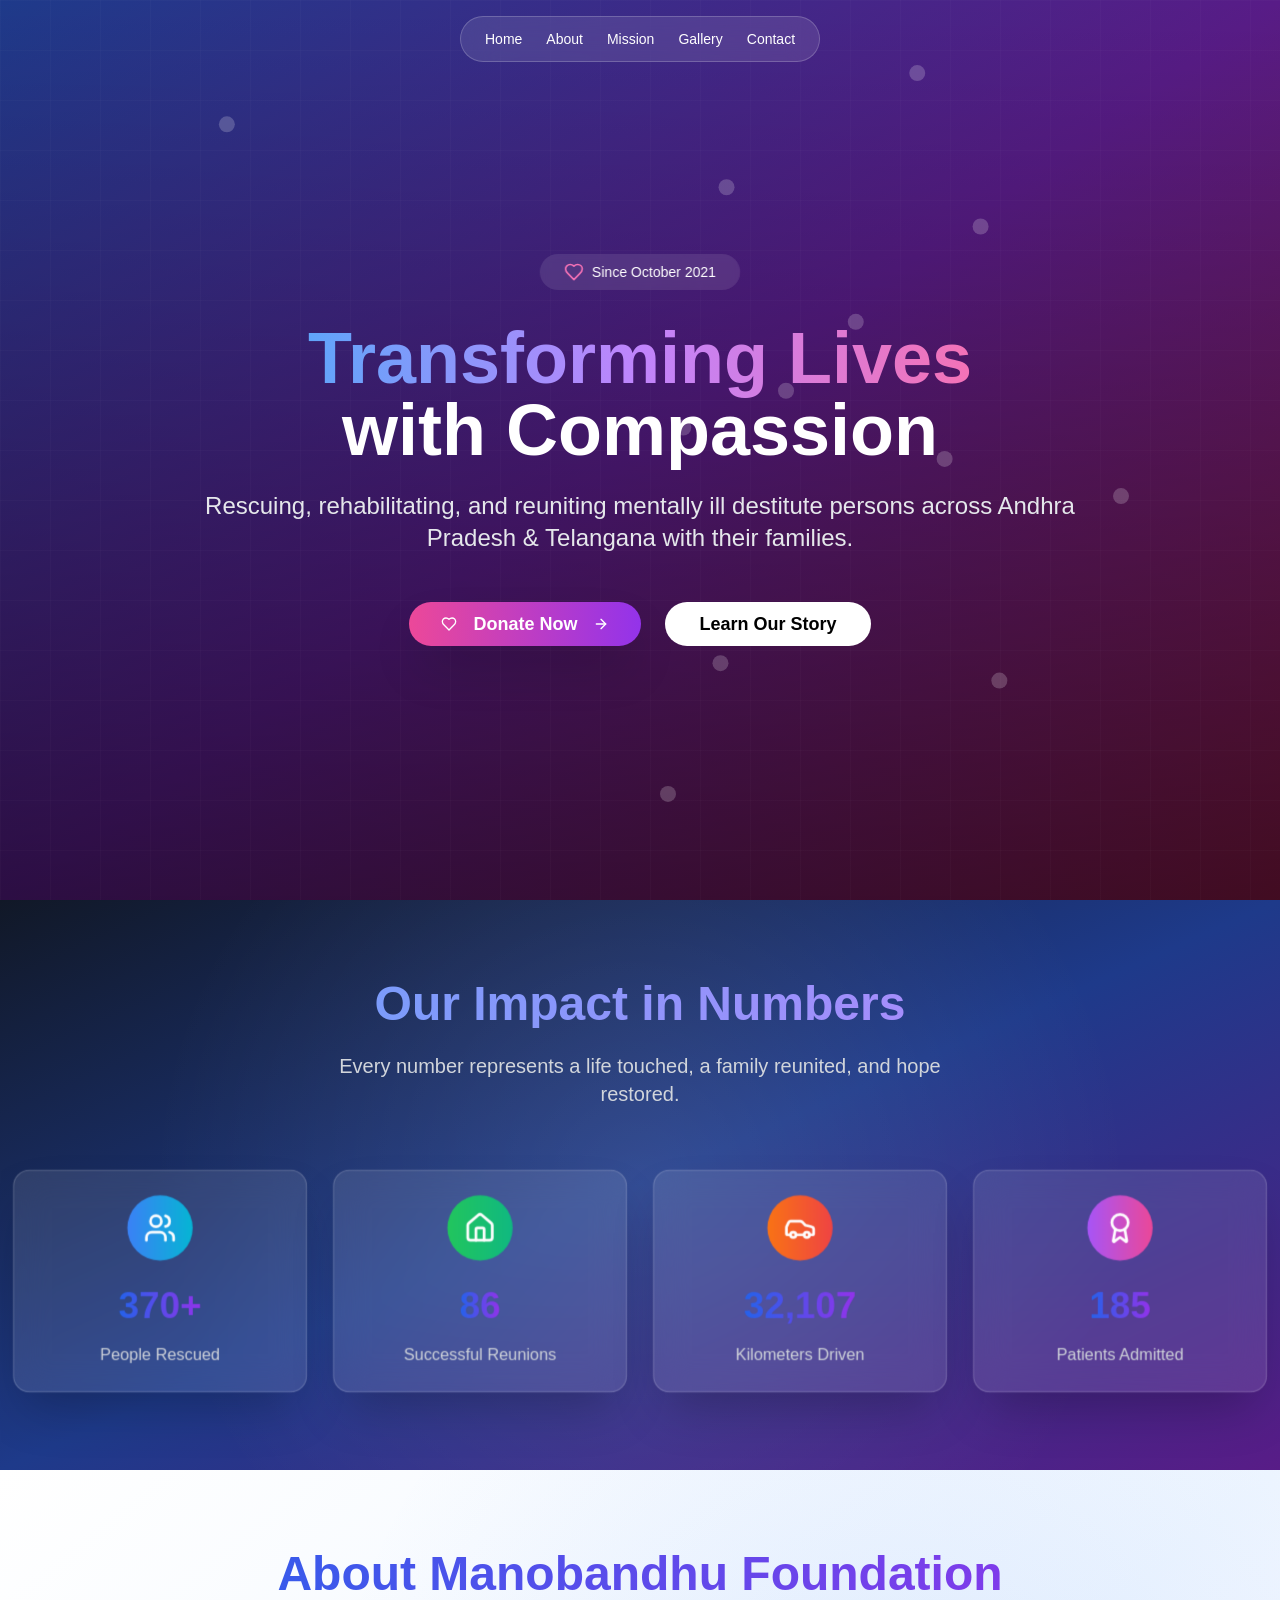
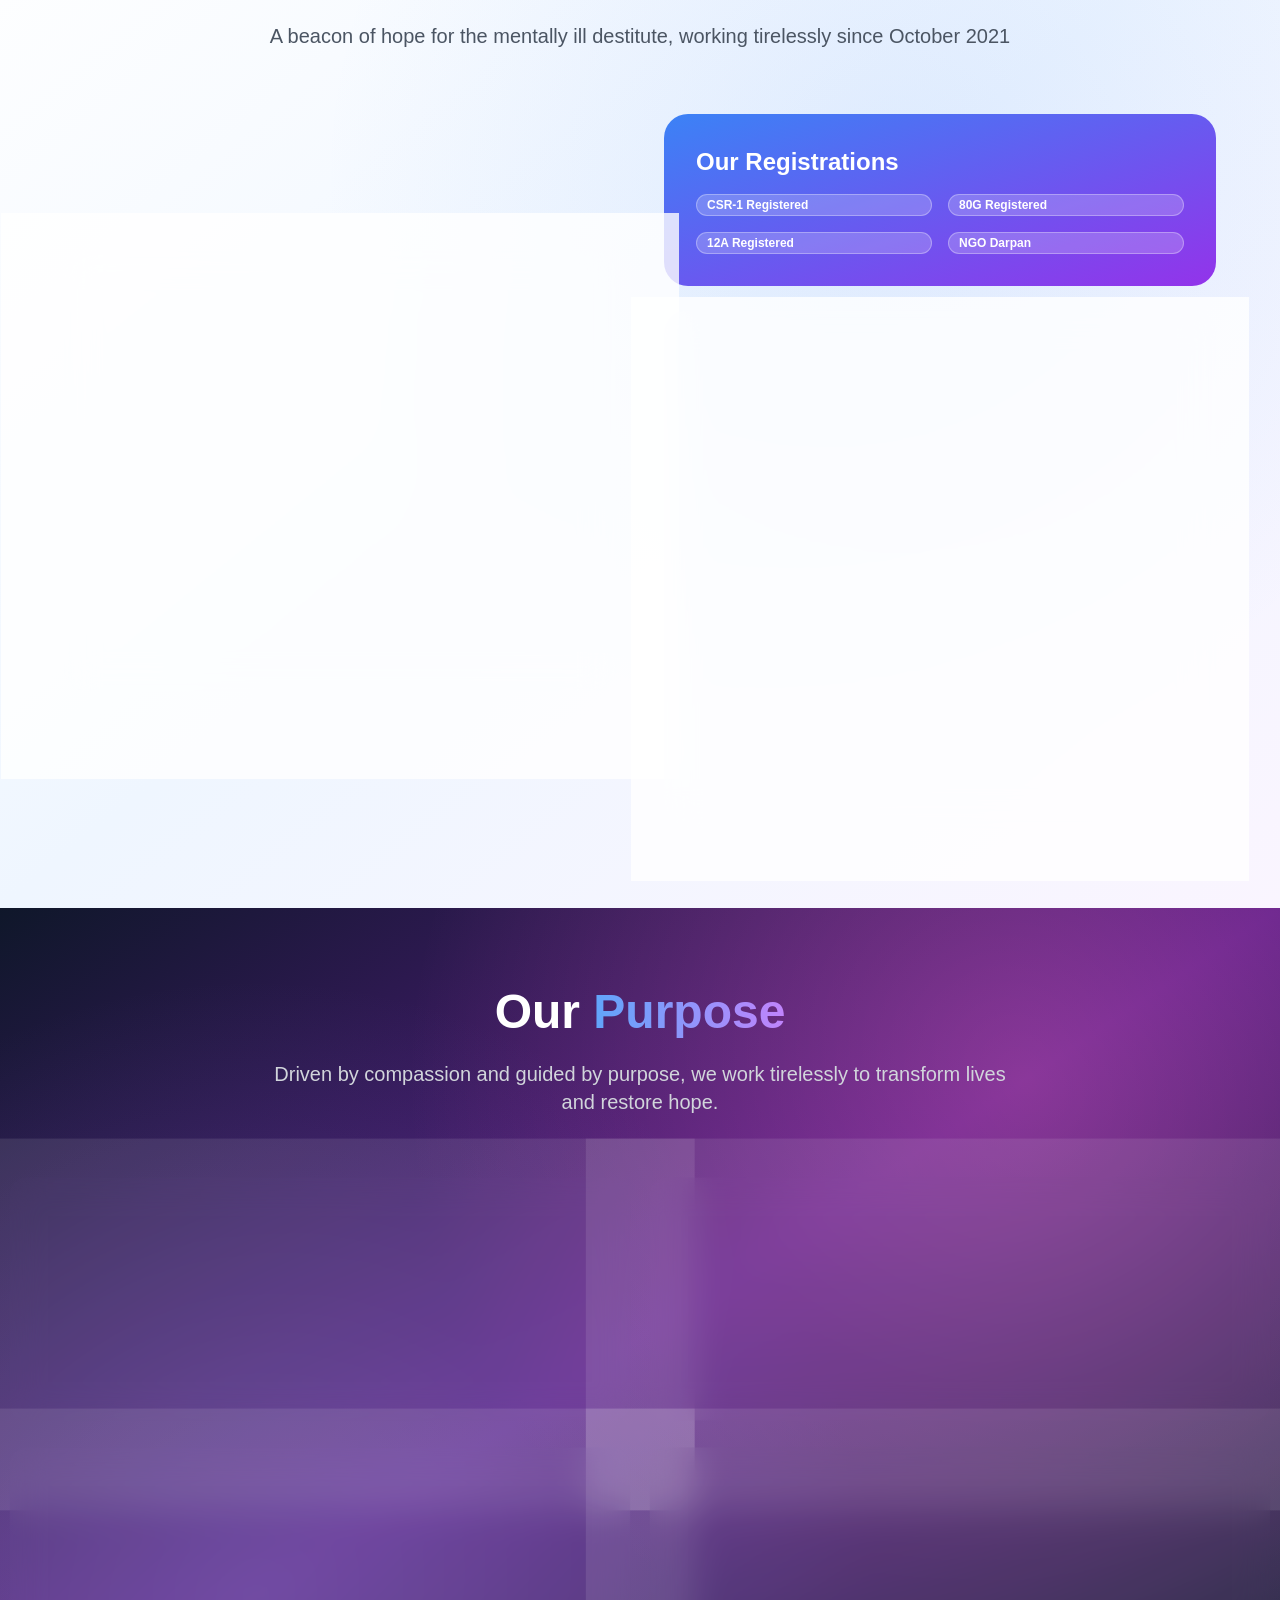
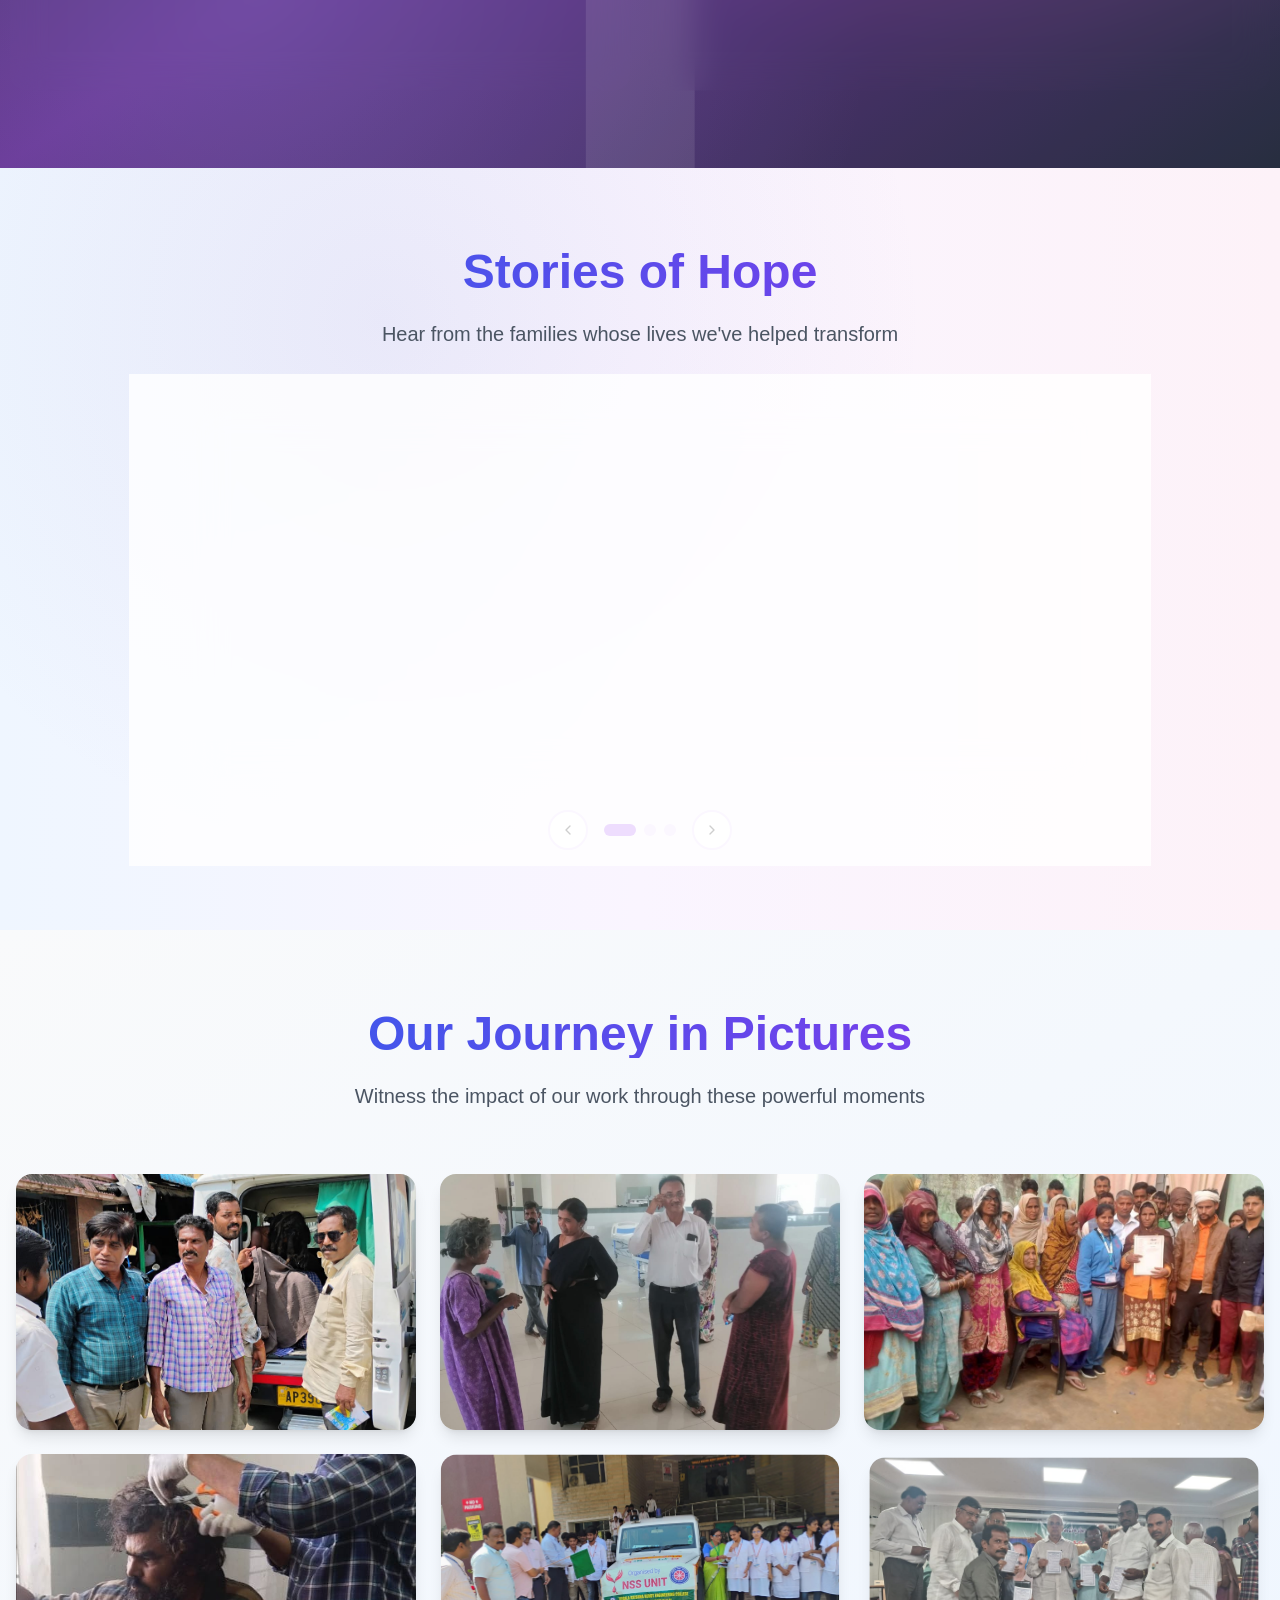
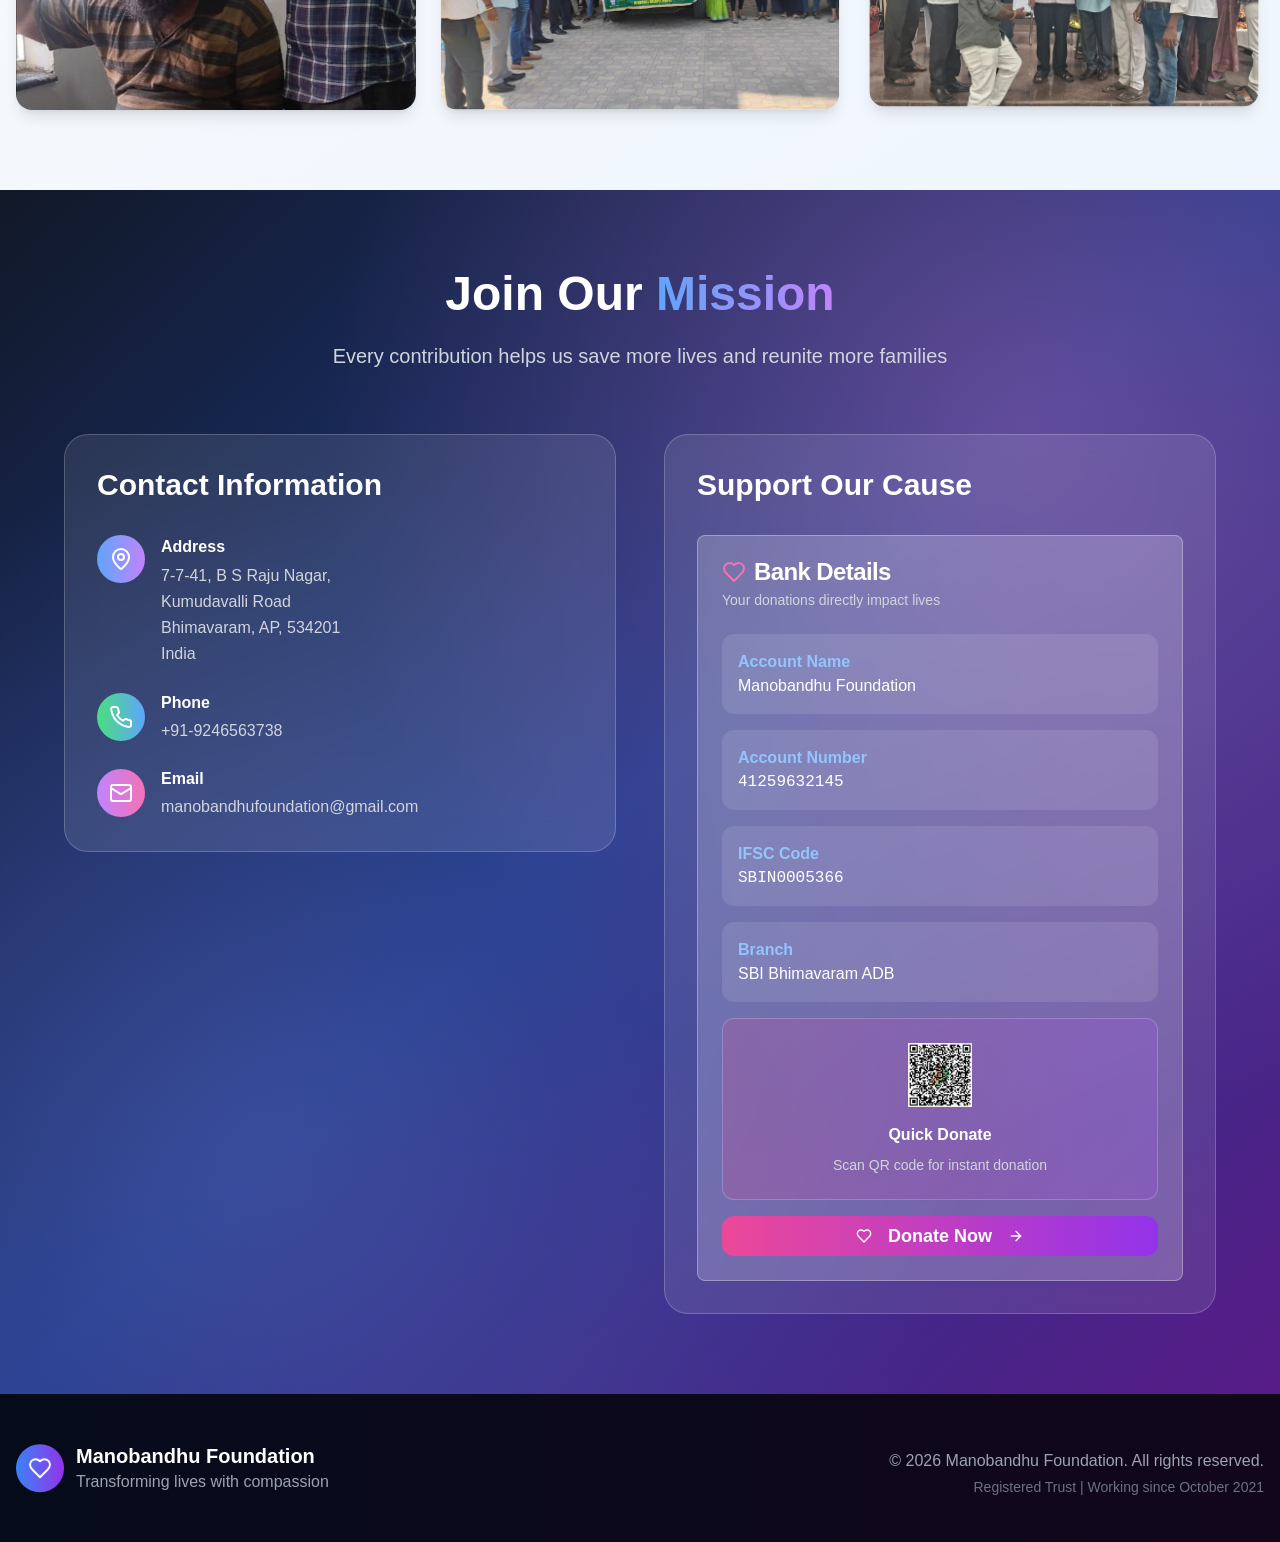
==== commit 132edf0d: "Updates" ====
--- a/index.html
+++ b/index.html
@@ -1 +1 @@
-<!DOCTYPE html><html lang="en"><head><meta charSet="utf-8"/><meta name="viewport" content="width=device-width, initial-scale=1"/><link rel="preload" as="image" href="/SrikalhastiPickup.jpeg"/><link rel="preload" as="image" href="/WhatsApp Image 2025-04-24 at 11.25.01 PM (2).jpeg"/><link rel="preload" as="image" href="/WhatsApp Image 2025-04-26 at 4.56.17 PM (1).jpeg"/><link rel="preload" as="image" href="WhatsApp Image 2025-04-24 at 11.25.01 PM (1).jpeg"/><link rel="preload" as="image" href="WhatsApp Image 2025-04-24 at 10.29.44 PM.jpeg"/><link rel="preload" as="image" href="Pamphlet launch DChakrapani, with Manobandhu Regional Team Ananthapur (1).jpeg"/><link rel="preload" as="image" href="/public/image.png"/><link rel="stylesheet" href="/_next/static/css/15b143b66bfff40b.css" data-precedence="next"/><link rel="preload" as="script" fetchPriority="low" href="/_next/static/chunks/webpack-c81f7fd28659d64f.js"/><script src="/_next/static/chunks/fd9d1056-6922f449a204c2cc.js" async=""></script><script src="/_next/static/chunks/117-c4316584997c8e37.js" async=""></script><script src="/_next/static/chunks/main-app-c92a61f63b24b42c.js" async=""></script><script src="/_next/static/chunks/634-1522972f3a5283b7.js" async=""></script><script src="/_next/static/chunks/app/page-b4ee135e887970e7.js" async=""></script><title>v0 App</title><meta name="description" content="Created with v0"/><meta name="generator" content="v0.dev"/><script src="/_next/static/chunks/polyfills-42372ed130431b0a.js" noModule=""></script></head><body><div class="min-h-screen"><nav class="fixed top-4 left-1/2 transform -translate-x-1/2 z-50 bg-white/10 backdrop-blur-lg rounded-full px-6 py-3 border border-white/20"><div class="flex items-center space-x-6"><a class="text-white hover:text-blue-300 transition-colors text-sm font-medium" href="#hero">Home</a><a class="text-white hover:text-blue-300 transition-colors text-sm font-medium" href="#about">About</a><a class="text-white hover:text-blue-300 transition-colors text-sm font-medium" href="#mission">Mission</a><a class="text-white hover:text-blue-300 transition-colors text-sm font-medium" href="#gallery">Gallery</a><a class="text-white hover:text-blue-300 transition-colors text-sm font-medium" href="#contact">Contact</a></div></nav><section class="relative min-h-screen flex items-center justify-center overflow-hidden"><div class="absolute inset-0 bg-gradient-to-br from-blue-900 via-purple-900 to-pink-900"><div class="absolute inset-0 bg-gradient-to-t from-black/50 to-transparent"></div></div><div class="absolute inset-0 opacity-20"><div class="h-full w-full bg-[linear-gradient(rgba(255,255,255,0.1)_1px,transparent_1px),linear-gradient(90deg,rgba(255,255,255,0.1)_1px,transparent_1px)] bg-[size:50px_50px]"></div></div><div class="relative z-10 container mx-auto px-4 text-center text-white"><div style="opacity:0;transform:translateY(50px)"><div class="inline-flex items-center space-x-2 bg-white/10 backdrop-blur-sm rounded-full px-6 py-2 mb-8" style="transform:scale(0)"><svg xmlns="http://www.w3.org/2000/svg" width="24" height="24" viewBox="0 0 24 24" fill="none" stroke="currentColor" stroke-width="2" stroke-linecap="round" stroke-linejoin="round" class="lucide lucide-heart h-5 w-5 text-pink-400"><path d="M19 14c1.49-1.46 3-3.21 3-5.5A5.5 5.5 0 0 0 16.5 3c-1.76 0-3 .5-4.5 2-1.5-1.5-2.74-2-4.5-2A5.5 5.5 0 0 0 2 8.5c0 2.3 1.5 4.05 3 5.5l7 7Z"></path></svg><span class="text-sm font-medium">Since October 2021</span></div><h1 class="text-5xl md:text-7xl font-bold mb-6 leading-tight" style="opacity:0;transform:translateY(30px)"><span class="bg-gradient-to-r from-blue-400 via-purple-400 to-pink-400 bg-clip-text text-transparent">Transforming Lives</span><br/><span class="text-white" style="opacity:0">with Compassion</span></h1><p class="text-xl md:text-2xl mb-12 max-w-4xl mx-auto text-gray-200 leading-relaxed" style="opacity:0;transform:translateY(20px)">Rescuing, rehabilitating, and reuniting mentally ill destitute persons across Andhra Pradesh &amp; Telangana with their families.</p><div class="flex flex-col sm:flex-row gap-6 justify-center" style="opacity:0;transform:translateY(20px)"><div tabindex="0"><button class="inline-flex items-center justify-center gap-2 whitespace-nowrap ring-offset-background transition-colors focus-visible:outline-none focus-visible:ring-2 focus-visible:ring-ring focus-visible:ring-offset-2 disabled:pointer-events-none disabled:opacity-50 [&amp;_svg]:pointer-events-none [&amp;_svg]:size-4 [&amp;_svg]:shrink-0 bg-primary hover:bg-primary/90 h-11 bg-gradient-to-r from-pink-500 to-purple-600 hover:from-pink-600 hover:to-purple-700 text-white border-0 px-8 py-4 text-lg font-semibold rounded-full shadow-2xl"><svg xmlns="http://www.w3.org/2000/svg" width="24" height="24" viewBox="0 0 24 24" fill="none" stroke="currentColor" stroke-width="2" stroke-linecap="round" stroke-linejoin="round" class="lucide lucide-heart mr-2 h-6 w-6"><path d="M19 14c1.49-1.46 3-3.21 3-5.5A5.5 5.5 0 0 0 16.5 3c-1.76 0-3 .5-4.5 2-1.5-1.5-2.74-2-4.5-2A5.5 5.5 0 0 0 2 8.5c0 2.3 1.5 4.05 3 5.5l7 7Z"></path></svg><a href="#donate">Donate Now</a><svg xmlns="http://www.w3.org/2000/svg" width="24" height="24" viewBox="0 0 24 24" fill="none" stroke="currentColor" stroke-width="2" stroke-linecap="round" stroke-linejoin="round" class="lucide lucide-arrow-right ml-2 h-6 w-6"><path d="M5 12h14"></path><path d="m12 5 7 7-7 7"></path></svg></button></div><div tabindex="0"><button class="inline-flex items-center justify-center gap-2 whitespace-nowrap ring-offset-background transition-colors focus-visible:outline-none focus-visible:ring-2 focus-visible:ring-ring focus-visible:ring-offset-2 disabled:pointer-events-none disabled:opacity-50 [&amp;_svg]:pointer-events-none [&amp;_svg]:size-4 [&amp;_svg]:shrink-0 bg-background h-11 border-2 border-white/30 text-black hover:text-white hover:bg-white/10 backdrop-blur-sm px-8 py-4 text-lg font-semibold rounded-full">Learn Our Story</button></div></div></div></div></section><section class="py-20 bg-gradient-to-br from-gray-900 via-blue-900 to-purple-900 relative overflow-hidden"><div class="absolute inset-0 bg-[radial-gradient(circle_at_50%_50%,rgba(255,255,255,0.1),transparent_70%)]"></div><div class="container mx-auto px-4 relative z-10"><div class="text-center mb-16" style="opacity:0;transform:translateY(50px)"><h2 class="text-4xl md:text-5xl font-bold mb-6 bg-gradient-to-r from-blue-400 to-purple-400 bg-clip-text text-transparent">Our Impact in Numbers</h2><p class="text-xl text-gray-300 max-w-2xl mx-auto">Every number represents a life touched, a family reunited, and hope restored.</p></div><div class="grid grid-cols-1 md:grid-cols-2 lg:grid-cols-4 gap-8"><div style="opacity:0;transform:translateY(50px)"><div class="relative h-full" style="transform-style:preserve-3d;perspective:1000px"><div class="bg-white/10 backdrop-blur-lg rounded-2xl p-6 shadow-2xl border border-white/20" style="transform:translateZ(20px)"><div class="text-center"><div class="bg-gradient-to-r from-blue-500 to-cyan-500 p-4 rounded-full w-16 h-16 mx-auto mb-6 flex items-center justify-center"><svg xmlns="http://www.w3.org/2000/svg" width="24" height="24" viewBox="0 0 24 24" fill="none" stroke="currentColor" stroke-width="2" stroke-linecap="round" stroke-linejoin="round" class="lucide lucide-users h-8 w-8 text-white"><path d="M16 21v-2a4 4 0 0 0-4-4H6a4 4 0 0 0-4 4v2"></path><circle cx="9" cy="7" r="4"></circle><path d="M22 21v-2a4 4 0 0 0-3-3.87"></path><path d="M16 3.13a4 4 0 0 1 0 7.75"></path></svg></div><div class="mb-4"><span class="font-bold text-4xl bg-gradient-to-r from-blue-600 to-purple-600 bg-clip-text text-transparent" style="opacity:0;transform:translateY(20px)">0<!-- -->+</span></div><p class="text-gray-300 font-medium">People Rescued</p></div></div></div></div><div style="opacity:0;transform:translateY(50px)"><div class="relative h-full" style="transform-style:preserve-3d;perspective:1000px"><div class="bg-white/10 backdrop-blur-lg rounded-2xl p-6 shadow-2xl border border-white/20" style="transform:translateZ(20px)"><div class="text-center"><div class="bg-gradient-to-r from-green-500 to-emerald-500 p-4 rounded-full w-16 h-16 mx-auto mb-6 flex items-center justify-center"><svg xmlns="http://www.w3.org/2000/svg" width="24" height="24" viewBox="0 0 24 24" fill="none" stroke="currentColor" stroke-width="2" stroke-linecap="round" stroke-linejoin="round" class="lucide lucide-house h-8 w-8 text-white"><path d="M15 21v-8a1 1 0 0 0-1-1h-4a1 1 0 0 0-1 1v8"></path><path d="M3 10a2 2 0 0 1 .709-1.528l7-5.999a2 2 0 0 1 2.582 0l7 5.999A2 2 0 0 1 21 10v9a2 2 0 0 1-2 2H5a2 2 0 0 1-2-2z"></path></svg></div><div class="mb-4"><span class="font-bold text-4xl bg-gradient-to-r from-blue-600 to-purple-600 bg-clip-text text-transparent" style="opacity:0;transform:translateY(20px)">0</span></div><p class="text-gray-300 font-medium">Successful Reunions</p></div></div></div></div><div style="opacity:0;transform:translateY(50px)"><div class="relative h-full" style="transform-style:preserve-3d;perspective:1000px"><div class="bg-white/10 backdrop-blur-lg rounded-2xl p-6 shadow-2xl border border-white/20" style="transform:translateZ(20px)"><div class="text-center"><div class="bg-gradient-to-r from-orange-500 to-red-500 p-4 rounded-full w-16 h-16 mx-auto mb-6 flex items-center justify-center"><svg xmlns="http://www.w3.org/2000/svg" width="24" height="24" viewBox="0 0 24 24" fill="none" stroke="currentColor" stroke-width="2" stroke-linecap="round" stroke-linejoin="round" class="lucide lucide-car h-8 w-8 text-white"><path d="M19 17h2c.6 0 1-.4 1-1v-3c0-.9-.7-1.7-1.5-1.9C18.7 10.6 16 10 16 10s-1.3-1.4-2.2-2.3c-.5-.4-1.1-.7-1.8-.7H5c-.6 0-1.1.4-1.4.9l-1.4 2.9A3.7 3.7 0 0 0 2 12v4c0 .6.4 1 1 1h2"></path><circle cx="7" cy="17" r="2"></circle><path d="M9 17h6"></path><circle cx="17" cy="17" r="2"></circle></svg></div><div class="mb-4"><span class="font-bold text-4xl bg-gradient-to-r from-blue-600 to-purple-600 bg-clip-text text-transparent" style="opacity:0;transform:translateY(20px)">0</span></div><p class="text-gray-300 font-medium">Kilometers Driven</p></div></div></div></div><div style="opacity:0;transform:translateY(50px)"><div class="relative h-full" style="transform-style:preserve-3d;perspective:1000px"><div class="bg-white/10 backdrop-blur-lg rounded-2xl p-6 shadow-2xl border border-white/20" style="transform:translateZ(20px)"><div class="text-center"><div class="bg-gradient-to-r from-purple-500 to-pink-500 p-4 rounded-full w-16 h-16 mx-auto mb-6 flex items-center justify-center"><svg xmlns="http://www.w3.org/2000/svg" width="24" height="24" viewBox="0 0 24 24" fill="none" stroke="currentColor" stroke-width="2" stroke-linecap="round" stroke-linejoin="round" class="lucide lucide-award h-8 w-8 text-white"><path d="m15.477 12.89 1.515 8.526a.5.5 0 0 1-.81.47l-3.58-2.687a1 1 0 0 0-1.197 0l-3.586 2.686a.5.5 0 0 1-.81-.469l1.514-8.526"></path><circle cx="12" cy="8" r="6"></circle></svg></div><div class="mb-4"><span class="font-bold text-4xl bg-gradient-to-r from-blue-600 to-purple-600 bg-clip-text text-transparent" style="opacity:0;transform:translateY(20px)">0</span></div><p class="text-gray-300 font-medium">Patients Admitted</p></div></div></div></div></div></div></section><section id="about" class="py-20 bg-gradient-to-br from-white via-blue-50 to-purple-50 relative overflow-hidden"><div class="absolute inset-0 bg-[radial-gradient(circle_at_70%_30%,rgba(59,130,246,0.1),transparent_50%)]"></div><div class="container mx-auto px-4 relative z-10"><div class="max-w-6xl mx-auto"><div class="text-center mb-16" style="opacity:0;transform:translateY(50px)"><h2 class="text-4xl md:text-5xl font-bold mb-6 bg-gradient-to-r from-blue-600 to-purple-600 bg-clip-text text-transparent">About Manobandhu Foundation</h2><p class="text-xl text-gray-600 max-w-3xl mx-auto">A beacon of hope for the mentally ill destitute, working tirelessly since October 2021</p></div><div class="grid lg:grid-cols-2 gap-12 items-center"><div style="opacity:0;transform:translateX(-50px)"><div class="bg-white/80 backdrop-blur-lg rounded-3xl p-8 shadow-2xl border border-white/20"><h3 class="text-3xl font-bold mb-6 text-gray-900">Our Journey</h3><div class="space-y-6"><p class="text-gray-700 leading-relaxed">&#x27;Manobandhu&#x27; began as a campaign to rehabilitate wandering mentally ill destitute persons, starting operations on 26th October 2021. Our mission is to connect these vulnerable individuals with existing mental care facilities for proper rehabilitation.</p><p class="text-gray-700 leading-relaxed">Registered as a trust on 27th June 2022, we work closely with state functionaries across both Telugu states to ensure every person receives the care and support they desperately need.</p><div class="grid grid-cols-2 gap-4"><div class="text-center p-4 bg-blue-50 rounded-xl"><div class="text-2xl font-bold text-blue-600">2021</div><div class="text-sm text-gray-600">Founded</div></div><div class="text-center p-4 bg-green-50 rounded-xl"><div class="text-2xl font-bold text-green-600">2022</div><div class="text-sm text-gray-600">Registered</div></div></div></div></div></div><div class="space-y-6" style="opacity:0;transform:translateX(50px)"><div class="bg-gradient-to-br from-blue-500 to-purple-600 rounded-3xl p-8 text-white"><h3 class="text-2xl font-bold mb-4">Our Registrations</h3><div class="grid grid-cols-2 gap-4"><div class="inline-flex items-center rounded-full border px-2.5 py-0.5 text-xs font-semibold transition-colors focus:outline-none focus:ring-2 focus:ring-ring focus:ring-offset-2 hover:bg-secondary/80 bg-white/20 text-white border-white/30">CSR-1 Registered</div><div class="inline-flex items-center rounded-full border px-2.5 py-0.5 text-xs font-semibold transition-colors focus:outline-none focus:ring-2 focus:ring-ring focus:ring-offset-2 hover:bg-secondary/80 bg-white/20 text-white border-white/30">80G Registered</div><div class="inline-flex items-center rounded-full border px-2.5 py-0.5 text-xs font-semibold transition-colors focus:outline-none focus:ring-2 focus:ring-ring focus:ring-offset-2 hover:bg-secondary/80 bg-white/20 text-white border-white/30">12A Registered</div><div class="inline-flex items-center rounded-full border px-2.5 py-0.5 text-xs font-semibold transition-colors focus:outline-none focus:ring-2 focus:ring-ring focus:ring-offset-2 hover:bg-secondary/80 bg-white/20 text-white border-white/30">NGO Darpan</div></div></div><div class="bg-white/80 backdrop-blur-lg rounded-3xl p-8 shadow-xl border border-white/20"><h3 class="text-2xl font-bold mb-6 text-gray-900">Our Trustees</h3><div class="space-y-3"><div class="flex items-center space-x-3 p-3 bg-gray-50 rounded-xl" style="opacity:0;transform:translateX(20px)"><div class="w-8 h-8 bg-gradient-to-r from-blue-400 to-purple-400 rounded-full flex items-center justify-center"><svg xmlns="http://www.w3.org/2000/svg" width="24" height="24" viewBox="0 0 24 24" fill="none" stroke="currentColor" stroke-width="2" stroke-linecap="round" stroke-linejoin="round" class="lucide lucide-users h-4 w-4 text-white"><path d="M16 21v-2a4 4 0 0 0-4-4H6a4 4 0 0 0-4 4v2"></path><circle cx="9" cy="7" r="4"></circle><path d="M22 21v-2a4 4 0 0 0-3-3.87"></path><path d="M16 3.13a4 4 0 0 1 0 7.75"></path></svg></div><span class="text-gray-700 font-medium">C. Anjaneya Reddy, IPS (Retd)</span></div><div class="flex items-center space-x-3 p-3 bg-gray-50 rounded-xl" style="opacity:0;transform:translateX(20px)"><div class="w-8 h-8 bg-gradient-to-r from-blue-400 to-purple-400 rounded-full flex items-center justify-center"><svg xmlns="http://www.w3.org/2000/svg" width="24" height="24" viewBox="0 0 24 24" fill="none" stroke="currentColor" stroke-width="2" stroke-linecap="round" stroke-linejoin="round" class="lucide lucide-users h-4 w-4 text-white"><path d="M16 21v-2a4 4 0 0 0-4-4H6a4 4 0 0 0-4 4v2"></path><circle cx="9" cy="7" r="4"></circle><path d="M22 21v-2a4 4 0 0 0-3-3.87"></path><path d="M16 3.13a4 4 0 0 1 0 7.75"></path></svg></div><span class="text-gray-700 font-medium">A. Jeya Kallam, IAS (Retd)</span></div><div class="flex items-center space-x-3 p-3 bg-gray-50 rounded-xl" style="opacity:0;transform:translateX(20px)"><div class="w-8 h-8 bg-gradient-to-r from-blue-400 to-purple-400 rounded-full flex items-center justify-center"><svg xmlns="http://www.w3.org/2000/svg" width="24" height="24" viewBox="0 0 24 24" fill="none" stroke="currentColor" stroke-width="2" stroke-linecap="round" stroke-linejoin="round" class="lucide lucide-users h-4 w-4 text-white"><path d="M16 21v-2a4 4 0 0 0-4-4H6a4 4 0 0 0-4 4v2"></path><circle cx="9" cy="7" r="4"></circle><path d="M22 21v-2a4 4 0 0 0-3-3.87"></path><path d="M16 3.13a4 4 0 0 1 0 7.75"></path></svg></div><span class="text-gray-700 font-medium">D. Chakrapani, IAS (Retd)</span></div><div class="flex items-center space-x-3 p-3 bg-gray-50 rounded-xl" style="opacity:0;transform:translateX(20px)"><div class="w-8 h-8 bg-gradient-to-r from-blue-400 to-purple-400 rounded-full flex items-center justify-center"><svg xmlns="http://www.w3.org/2000/svg" width="24" height="24" viewBox="0 0 24 24" fill="none" stroke="currentColor" stroke-width="2" stroke-linecap="round" stroke-linejoin="round" class="lucide lucide-users h-4 w-4 text-white"><path d="M16 21v-2a4 4 0 0 0-4-4H6a4 4 0 0 0-4 4v2"></path><circle cx="9" cy="7" r="4"></circle><path d="M22 21v-2a4 4 0 0 0-3-3.87"></path><path d="M16 3.13a4 4 0 0 1 0 7.75"></path></svg></div><span class="text-gray-700 font-medium">Dr. Bharat Vatwani, Psychiatrist</span></div><div class="flex items-center space-x-3 p-3 bg-gray-50 rounded-xl" style="opacity:0;transform:translateX(20px)"><div class="w-8 h-8 bg-gradient-to-r from-blue-400 to-purple-400 rounded-full flex items-center justify-center"><svg xmlns="http://www.w3.org/2000/svg" width="24" height="24" viewBox="0 0 24 24" fill="none" stroke="currentColor" stroke-width="2" stroke-linecap="round" stroke-linejoin="round" class="lucide lucide-users h-4 w-4 text-white"><path d="M16 21v-2a4 4 0 0 0-4-4H6a4 4 0 0 0-4 4v2"></path><circle cx="9" cy="7" r="4"></circle><path d="M22 21v-2a4 4 0 0 0-3-3.87"></path><path d="M16 3.13a4 4 0 0 1 0 7.75"></path></svg></div><span class="text-gray-700 font-medium">Dr. Indla Ramasubba Reddy, Psychiatrist</span></div><div class="flex items-center space-x-3 p-3 bg-gray-50 rounded-xl" style="opacity:0;transform:translateX(20px)"><div class="w-8 h-8 bg-gradient-to-r from-blue-400 to-purple-400 rounded-full flex items-center justify-center"><svg xmlns="http://www.w3.org/2000/svg" width="24" height="24" viewBox="0 0 24 24" fill="none" stroke="currentColor" stroke-width="2" stroke-linecap="round" stroke-linejoin="round" class="lucide lucide-users h-4 w-4 text-white"><path d="M16 21v-2a4 4 0 0 0-4-4H6a4 4 0 0 0-4 4v2"></path><circle cx="9" cy="7" r="4"></circle><path d="M22 21v-2a4 4 0 0 0-3-3.87"></path><path d="M16 3.13a4 4 0 0 1 0 7.75"></path></svg></div><span class="text-gray-700 font-medium">B. Ramakrishnam Raju, Social Activist</span></div></div></div></div></div></div></div></section><section id="mission" class="py-20 bg-gradient-to-br from-slate-900 via-purple-900 to-slate-900 relative overflow-hidden"><div class="absolute inset-0"><div class="absolute inset-0 bg-[radial-gradient(circle_at_20%_80%,rgba(120,119,198,0.3),transparent_50%)]"></div><div class="absolute inset-0 bg-[radial-gradient(circle_at_80%_20%,rgba(255,119,198,0.3),transparent_50%)]"></div></div><div class="container mx-auto px-4 relative z-10"><div class="text-center mb-16" style="opacity:0;transform:translateY(50px)"><h2 class="text-4xl md:text-5xl font-bold mb-6 text-white">Our<!-- --> <span class="bg-gradient-to-r from-blue-400 to-purple-400 bg-clip-text text-transparent">Purpose</span></h2><p class="text-xl text-gray-300 max-w-3xl mx-auto">Driven by compassion and guided by purpose, we work tirelessly to transform lives and restore hope.</p></div><div class="grid grid-cols-1 md:grid-cols-2 gap-8"><div style="opacity:0;transform:translateY(50px)"><div class="relative h-full" style="transform-style:preserve-3d;perspective:1000px"><div class="bg-white/10 backdrop-blur-lg rounded-2xl p-6 shadow-2xl border border-white/20" style="transform:translateZ(20px)"><div class="text-center"><div class="bg-gradient-to-r from-blue-500 to-cyan-500 p-4 rounded-full w-16 h-16 mx-auto mb-6 flex items-center justify-center"><svg xmlns="http://www.w3.org/2000/svg" width="24" height="24" viewBox="0 0 24 24" fill="none" stroke="currentColor" stroke-width="2" stroke-linecap="round" stroke-linejoin="round" class="lucide lucide-eye h-8 w-8 text-white"><path d="M2.062 12.348a1 1 0 0 1 0-.696 10.75 10.75 0 0 1 19.876 0 1 1 0 0 1 0 .696 10.75 10.75 0 0 1-19.876 0"></path><circle cx="12" cy="12" r="3"></circle></svg></div><h3 class="text-2xl font-bold mb-4 text-white">Our Vision</h3><p class="text-gray-300 leading-relaxed">To make Telugu states a role model in rescue and rehabilitation of destitute persons, transforming lives through collaborative efforts.</p></div></div></div></div><div style="opacity:0;transform:translateY(50px)"><div class="relative h-full" style="transform-style:preserve-3d;perspective:1000px"><div class="bg-white/10 backdrop-blur-lg rounded-2xl p-6 shadow-2xl border border-white/20" style="transform:translateZ(20px)"><div class="text-center"><div class="bg-gradient-to-r from-green-500 to-emerald-500 p-4 rounded-full w-16 h-16 mx-auto mb-6 flex items-center justify-center"><svg xmlns="http://www.w3.org/2000/svg" width="24" height="24" viewBox="0 0 24 24" fill="none" stroke="currentColor" stroke-width="2" stroke-linecap="round" stroke-linejoin="round" class="lucide lucide-target h-8 w-8 text-white"><circle cx="12" cy="12" r="10"></circle><circle cx="12" cy="12" r="6"></circle><circle cx="12" cy="12" r="2"></circle></svg></div><h3 class="text-2xl font-bold mb-4 text-white">Our Mission</h3><p class="text-gray-300 leading-relaxed">Connect wandering mentally ill individuals with mental care facilities, working with state functionaries to ensure proper care and support.</p></div></div></div></div><div style="opacity:0;transform:translateY(50px)"><div class="relative h-full" style="transform-style:preserve-3d;perspective:1000px"><div class="bg-white/10 backdrop-blur-lg rounded-2xl p-6 shadow-2xl border border-white/20" style="transform:translateZ(20px)"><div class="text-center"><div class="bg-gradient-to-r from-pink-500 to-rose-500 p-4 rounded-full w-16 h-16 mx-auto mb-6 flex items-center justify-center"><svg xmlns="http://www.w3.org/2000/svg" width="24" height="24" viewBox="0 0 24 24" fill="none" stroke="currentColor" stroke-width="2" stroke-linecap="round" stroke-linejoin="round" class="lucide lucide-heart h-8 w-8 text-white"><path d="M19 14c1.49-1.46 3-3.21 3-5.5A5.5 5.5 0 0 0 16.5 3c-1.76 0-3 .5-4.5 2-1.5-1.5-2.74-2-4.5-2A5.5 5.5 0 0 0 2 8.5c0 2.3 1.5 4.05 3 5.5l7 7Z"></path></svg></div><h3 class="text-2xl font-bold mb-4 text-white">Our Values</h3><p class="text-gray-300 leading-relaxed">Compassion, dignity, and human rights guide every action we take in our mission to restore hope and reunite families.</p></div></div></div></div><div style="opacity:0;transform:translateY(50px)"><div class="relative h-full" style="transform-style:preserve-3d;perspective:1000px"><div class="bg-white/10 backdrop-blur-lg rounded-2xl p-6 shadow-2xl border border-white/20" style="transform:translateZ(20px)"><div class="text-center"><div class="bg-gradient-to-r from-purple-500 to-violet-500 p-4 rounded-full w-16 h-16 mx-auto mb-6 flex items-center justify-center"><svg xmlns="http://www.w3.org/2000/svg" width="24" height="24" viewBox="0 0 24 24" fill="none" stroke="currentColor" stroke-width="2" stroke-linecap="round" stroke-linejoin="round" class="lucide lucide-users h-8 w-8 text-white"><path d="M16 21v-2a4 4 0 0 0-4-4H6a4 4 0 0 0-4 4v2"></path><circle cx="9" cy="7" r="4"></circle><path d="M22 21v-2a4 4 0 0 0-3-3.87"></path><path d="M16 3.13a4 4 0 0 1 0 7.75"></path></svg></div><h3 class="text-2xl font-bold mb-4 text-white">Our Impact</h3><p class="text-gray-300 leading-relaxed">Empowering individuals to lead dignified lives while securing their fundamental human rights through comprehensive rehabilitation.</p></div></div></div></div></div></div></section><section class="py-20 bg-gradient-to-r from-blue-50 via-purple-50 to-pink-50 relative overflow-hidden"><div class="absolute inset-0 bg-[radial-gradient(circle_at_30%_20%,rgba(120,119,198,0.1),transparent_50%)]"></div><div class="container mx-auto px-4 relative z-10"><div class="text-center mb-16" style="opacity:0;transform:translateY(30px)"><h2 class="text-4xl md:text-5xl font-bold mb-6 bg-gradient-to-r from-blue-600 to-purple-600 bg-clip-text text-transparent">Stories of Hope</h2><p class="text-xl text-gray-600 max-w-2xl mx-auto">Hear from the families whose lives we&#x27;ve helped transform</p></div><div class="max-w-4xl mx-auto"><div class="relative"><div class="bg-white/80 backdrop-blur-lg rounded-3xl p-8 md:p-12 shadow-2xl border border-white/20" style="opacity:0;transform:translateX(100px)"><svg xmlns="http://www.w3.org/2000/svg" width="24" height="24" viewBox="0 0 24 24" fill="none" stroke="currentColor" stroke-width="2" stroke-linecap="round" stroke-linejoin="round" class="lucide lucide-quote h-12 w-12 text-purple-400 mb-6"><path d="M16 3a2 2 0 0 0-2 2v6a2 2 0 0 0 2 2 1 1 0 0 1 1 1v1a2 2 0 0 1-2 2 1 1 0 0 0-1 1v2a1 1 0 0 0 1 1 6 6 0 0 0 6-6V5a2 2 0 0 0-2-2z"></path><path d="M5 3a2 2 0 0 0-2 2v6a2 2 0 0 0 2 2 1 1 0 0 1 1 1v1a2 2 0 0 1-2 2 1 1 0 0 0-1 1v2a1 1 0 0 0 1 1 6 6 0 0 0 6-6V5a2 2 0 0 0-2-2z"></path></svg><p class="text-xl md:text-2xl text-gray-700 mb-8 leading-relaxed italic">&quot;<!-- -->Manobandhu Foundation gave us hope when we had lost all. They found our brother after 3 years and brought him back to us. We are forever grateful.<!-- -->&quot;</p><div class="flex items-center space-x-4"><div class="w-12 h-12 bg-gradient-to-r from-blue-400 to-purple-400 rounded-full flex items-center justify-center"><span class="text-white font-bold text-lg">P</span></div><div><p class="font-semibold text-gray-900">Priya Sharma</p><p class="text-gray-600">Sister of rescued person</p><p class="text-sm text-gray-500">Hyderabad, Telangana</p></div></div></div><div class="flex justify-center items-center mt-8 space-x-4"><button class="inline-flex items-center justify-center gap-2 whitespace-nowrap text-sm font-medium ring-offset-background transition-colors focus-visible:outline-none focus-visible:ring-2 focus-visible:ring-ring focus-visible:ring-offset-2 disabled:pointer-events-none disabled:opacity-50 [&amp;_svg]:pointer-events-none [&amp;_svg]:size-4 [&amp;_svg]:shrink-0 bg-background hover:text-accent-foreground h-10 w-10 rounded-full border-2 border-purple-200 hover:bg-purple-100"><svg xmlns="http://www.w3.org/2000/svg" width="24" height="24" viewBox="0 0 24 24" fill="none" stroke="currentColor" stroke-width="2" stroke-linecap="round" stroke-linejoin="round" class="lucide lucide-chevron-left h-5 w-5"><path d="m15 18-6-6 6-6"></path></svg></button><div class="flex space-x-2"><button class="w-3 h-3 rounded-full transition-all duration-300 bg-purple-500 w-8"></button><button class="w-3 h-3 rounded-full transition-all duration-300 bg-purple-200 hover:bg-purple-300"></button><button class="w-3 h-3 rounded-full transition-all duration-300 bg-purple-200 hover:bg-purple-300"></button></div><button class="inline-flex items-center justify-center gap-2 whitespace-nowrap text-sm font-medium ring-offset-background transition-colors focus-visible:outline-none focus-visible:ring-2 focus-visible:ring-ring focus-visible:ring-offset-2 disabled:pointer-events-none disabled:opacity-50 [&amp;_svg]:pointer-events-none [&amp;_svg]:size-4 [&amp;_svg]:shrink-0 bg-background hover:text-accent-foreground h-10 w-10 rounded-full border-2 border-purple-200 hover:bg-purple-100"><svg xmlns="http://www.w3.org/2000/svg" width="24" height="24" viewBox="0 0 24 24" fill="none" stroke="currentColor" stroke-width="2" stroke-linecap="round" stroke-linejoin="round" class="lucide lucide-chevron-right h-5 w-5"><path d="m9 18 6-6-6-6"></path></svg></button></div></div></div></div></section><section id="gallery" class="py-20 bg-gradient-to-br from-gray-50 to-blue-50"><div class="container mx-auto px-4"><div class="text-center mb-16" style="opacity:0;transform:translateY(30px)"><h2 class="text-4xl md:text-5xl font-bold mb-6 bg-gradient-to-r from-blue-600 to-purple-600 bg-clip-text text-transparent">Our Journey in Pictures</h2><p class="text-xl text-gray-600 max-w-2xl mx-auto">Witness the impact of our work through these powerful moments</p></div><div class="grid grid-cols-1 md:grid-cols-2 lg:grid-cols-3 gap-6"><div class="cursor-pointer group" style="opacity:0;transform:scale(0.8)"><div class="relative overflow-hidden rounded-2xl shadow-lg"><img src="/SrikalhastiPickup.jpeg" alt="Rescue operation in Telugu states" width="600" height="400" class="w-full h-64 object-cover transition-transform duration-300 group-hover:scale-110"/><div class="absolute inset-0 bg-gradient-to-t from-black/70 via-transparent to-transparent opacity-0 group-hover:opacity-100 transition-opacity duration-300"><div class="absolute bottom-4 left-4 right-4 text-white"><h3 class="font-bold text-lg mb-1">Rescue Operations</h3><p class="text-sm text-gray-200">Our team conducting rescue operations across Telugu states</p></div></div></div></div><div class="cursor-pointer group" style="opacity:0;transform:scale(0.8)"><div class="relative overflow-hidden rounded-2xl shadow-lg"><img src="/WhatsApp Image 2025-04-24 at 11.25.01 PM (2).jpeg" alt="Patient care and rehabilitation" width="600" height="400" class="w-full h-64 object-cover transition-transform duration-300 group-hover:scale-110"/><div class="absolute inset-0 bg-gradient-to-t from-black/70 via-transparent to-transparent opacity-0 group-hover:opacity-100 transition-opacity duration-300"><div class="absolute bottom-4 left-4 right-4 text-white"><h3 class="font-bold text-lg mb-1">Care &amp; Rehabilitation</h3><p class="text-sm text-gray-200">Providing compassionate care and medical attention</p></div></div></div></div><div class="cursor-pointer group" style="opacity:0;transform:scale(0.8)"><div class="relative overflow-hidden rounded-2xl shadow-lg"><img src="/WhatsApp Image 2025-04-26 at 4.56.17 PM (1).jpeg" alt="Family reunion moment" width="600" height="400" class="w-full h-64 object-cover transition-transform duration-300 group-hover:scale-110"/><div class="absolute inset-0 bg-gradient-to-t from-black/70 via-transparent to-transparent opacity-0 group-hover:opacity-100 transition-opacity duration-300"><div class="absolute bottom-4 left-4 right-4 text-white"><h3 class="font-bold text-lg mb-1">Family Reunions</h3><p class="text-sm text-gray-200">Emotional moments of families being reunited</p></div></div></div></div><div class="cursor-pointer group" style="opacity:0;transform:scale(0.8)"><div class="relative overflow-hidden rounded-2xl shadow-lg"><img src="WhatsApp Image 2025-04-24 at 11.25.01 PM (1).jpeg" alt="Medical treatment" width="600" height="400" class="w-full h-64 object-cover transition-transform duration-300 group-hover:scale-110"/><div class="absolute inset-0 bg-gradient-to-t from-black/70 via-transparent to-transparent opacity-0 group-hover:opacity-100 transition-opacity duration-300"><div class="absolute bottom-4 left-4 right-4 text-white"><h3 class="font-bold text-lg mb-1">Medical Care</h3><p class="text-sm text-gray-200">Professional medical treatment and support</p></div></div></div></div><div class="cursor-pointer group" style="opacity:0;transform:scale(0.8)"><div class="relative overflow-hidden rounded-2xl shadow-lg"><img src="WhatsApp Image 2025-04-24 at 10.29.44 PM.jpeg" alt="Team at work" width="600" height="400" class="w-full h-64 object-cover transition-transform duration-300 group-hover:scale-110"/><div class="absolute inset-0 bg-gradient-to-t from-black/70 via-transparent to-transparent opacity-0 group-hover:opacity-100 transition-opacity duration-300"><div class="absolute bottom-4 left-4 right-4 text-white"><h3 class="font-bold text-lg mb-1">Our Team</h3><p class="text-sm text-gray-200">Dedicated volunteers and staff working tirelessly</p></div></div></div></div><div class="cursor-pointer group" style="opacity:0;transform:scale(0.8)"><div class="relative overflow-hidden rounded-2xl shadow-lg"><img src="Pamphlet launch DChakrapani, with Manobandhu Regional Team Ananthapur (1).jpeg" alt="Success story" width="600" height="400" class="w-full h-64 object-cover transition-transform duration-300 group-hover:scale-110"/><div class="absolute inset-0 bg-gradient-to-t from-black/70 via-transparent to-transparent opacity-0 group-hover:opacity-100 transition-opacity duration-300"><div class="absolute bottom-4 left-4 right-4 text-white"><h3 class="font-bold text-lg mb-1">Success Stories</h3><p class="text-sm text-gray-200">Celebrating successful rehabilitations and reunions</p></div></div></div></div></div></div></section><section id="contact" class="py-20 bg-gradient-to-br from-gray-900 via-blue-900 to-purple-900 relative overflow-hidden"><div class="absolute inset-0"><div class="absolute inset-0 bg-[radial-gradient(circle_at_20%_80%,rgba(120,119,198,0.3),transparent_50%)]"></div><div class="absolute inset-0 bg-[radial-gradient(circle_at_80%_20%,rgba(255,119,198,0.3),transparent_50%)]"></div></div><div class="container mx-auto px-4 relative z-10"><div class="text-center mb-16" style="opacity:0;transform:translateY(50px)"><h2 class="text-4xl md:text-5xl font-bold mb-6 text-white">Join Our<!-- --> <span class="bg-gradient-to-r from-blue-400 to-purple-400 bg-clip-text text-transparent">Mission</span></h2><p class="text-xl text-gray-300 max-w-2xl mx-auto">Every contribution helps us save more lives and reunite more families</p></div><div class="grid grid-cols-1 lg:grid-cols-2 gap-12 max-w-6xl mx-auto"><div style="opacity:0;transform:translateX(-50px)"><div class="bg-white/10 backdrop-blur-lg rounded-3xl p-8 border border-white/20"><h3 class="text-3xl font-bold mb-8 text-white">Contact Information</h3><div class="space-y-6"><div class="flex items-start space-x-4"><div class="bg-gradient-to-r from-blue-400 to-purple-400 p-3 rounded-full"><svg xmlns="http://www.w3.org/2000/svg" width="24" height="24" viewBox="0 0 24 24" fill="none" stroke="currentColor" stroke-width="2" stroke-linecap="round" stroke-linejoin="round" class="lucide lucide-map-pin h-6 w-6 text-white"><path d="M20 10c0 4.993-5.539 10.193-7.399 11.799a1 1 0 0 1-1.202 0C9.539 20.193 4 14.993 4 10a8 8 0 0 1 16 0"></path><circle cx="12" cy="10" r="3"></circle></svg></div><div><p class="font-semibold text-white mb-1">Address</p><p class="text-gray-300 leading-relaxed">7-7-41, B S Raju Nagar,<br/>Kumudavalli Road<br/>Bhimavaram, AP, 534201<br/>India</p></div></div><div class="flex items-center space-x-4"><div class="bg-gradient-to-r from-green-400 to-blue-400 p-3 rounded-full"><svg xmlns="http://www.w3.org/2000/svg" width="24" height="24" viewBox="0 0 24 24" fill="none" stroke="currentColor" stroke-width="2" stroke-linecap="round" stroke-linejoin="round" class="lucide lucide-phone h-6 w-6 text-white"><path d="M22 16.92v3a2 2 0 0 1-2.18 2 19.79 19.79 0 0 1-8.63-3.07 19.5 19.5 0 0 1-6-6 19.79 19.79 0 0 1-3.07-8.67A2 2 0 0 1 4.11 2h3a2 2 0 0 1 2 1.72 12.84 12.84 0 0 0 .7 2.81 2 2 0 0 1-.45 2.11L8.09 9.91a16 16 0 0 0 6 6l1.27-1.27a2 2 0 0 1 2.11-.45 12.84 12.84 0 0 0 2.81.7A2 2 0 0 1 22 16.92z"></path></svg></div><div><p class="font-semibold text-white mb-1">Phone</p><p class="text-gray-300">+91-9246563738</p></div></div><div class="flex items-center space-x-4"><div class="bg-gradient-to-r from-purple-400 to-pink-400 p-3 rounded-full"><svg xmlns="http://www.w3.org/2000/svg" width="24" height="24" viewBox="0 0 24 24" fill="none" stroke="currentColor" stroke-width="2" stroke-linecap="round" stroke-linejoin="round" class="lucide lucide-mail h-6 w-6 text-white"><rect width="20" height="16" x="2" y="4" rx="2"></rect><path d="m22 7-8.97 5.7a1.94 1.94 0 0 1-2.06 0L2 7"></path></svg></div><div><p class="font-semibold text-white mb-1">Email</p><p class="text-gray-300">manobandhufoundation@gmail.com</p></div></div></div></div></div><div style="opacity:0;transform:translateX(50px)"><div id="donate" class="bg-white/10 backdrop-blur-lg rounded-3xl p-8 border border-white/20"><h3 class="text-3xl font-bold mb-8 text-white">Support Our Cause</h3><div class="rounded-lg border shadow-sm bg-white/20 border-white/30 text-white"><div class="flex flex-col space-y-1.5 p-6"><div class="text-2xl font-semibold leading-none tracking-tight text-white flex items-center"><svg xmlns="http://www.w3.org/2000/svg" width="24" height="24" viewBox="0 0 24 24" fill="none" stroke="currentColor" stroke-width="2" stroke-linecap="round" stroke-linejoin="round" class="lucide lucide-heart mr-2 h-6 w-6 text-pink-400"><path d="M19 14c1.49-1.46 3-3.21 3-5.5A5.5 5.5 0 0 0 16.5 3c-1.76 0-3 .5-4.5 2-1.5-1.5-2.74-2-4.5-2A5.5 5.5 0 0 0 2 8.5c0 2.3 1.5 4.05 3 5.5l7 7Z"></path></svg>Bank Details</div><div class="text-sm text-gray-300">Your donations directly impact lives</div></div><div class="p-6 pt-0 space-y-4"><div class="grid grid-cols-1 gap-4"><div class="bg-white/10 p-4 rounded-xl"><p class="font-semibold text-blue-300">Account Name</p><p class="text-white">Manobandhu Foundation</p></div><div class="bg-white/10 p-4 rounded-xl"><p class="font-semibold text-blue-300">Account Number</p><p class="text-white font-mono">41259632145</p></div><div class="bg-white/10 p-4 rounded-xl"><p class="font-semibold text-blue-300">IFSC Code</p><p class="text-white font-mono">SBIN0005366</p></div><div class="bg-white/10 p-4 rounded-xl"><p class="font-semibold text-blue-300">Branch</p><p class="text-white">SBI Bhimavaram ADB</p></div></div><div class="bg-gradient-to-r from-pink-500/20 to-purple-500/20 p-6 rounded-xl text-center border border-white/20"><img src="/public/image.png" class="h-16 w-16 mx-auto mb-4 text-white"/><p class="text-white font-semibold mb-2">Quick Donate</p><p class="text-gray-300 text-sm">Scan QR code for instant donation</p></div><div tabindex="0"><button class="inline-flex items-center justify-center gap-2 whitespace-nowrap ring-offset-background transition-colors focus-visible:outline-none focus-visible:ring-2 focus-visible:ring-ring focus-visible:ring-offset-2 disabled:pointer-events-none disabled:opacity-50 [&amp;_svg]:pointer-events-none [&amp;_svg]:size-4 [&amp;_svg]:shrink-0 bg-primary hover:bg-primary/90 h-10 px-4 w-full bg-gradient-to-r from-pink-500 to-purple-600 hover:from-pink-600 hover:to-purple-700 text-white border-0 py-4 text-lg font-semibold rounded-xl"><svg xmlns="http://www.w3.org/2000/svg" width="24" height="24" viewBox="0 0 24 24" fill="none" stroke="currentColor" stroke-width="2" stroke-linecap="round" stroke-linejoin="round" class="lucide lucide-heart mr-2 h-5 w-5"><path d="M19 14c1.49-1.46 3-3.21 3-5.5A5.5 5.5 0 0 0 16.5 3c-1.76 0-3 .5-4.5 2-1.5-1.5-2.74-2-4.5-2A5.5 5.5 0 0 0 2 8.5c0 2.3 1.5 4.05 3 5.5l7 7Z"></path></svg>Donate Now<svg xmlns="http://www.w3.org/2000/svg" width="24" height="24" viewBox="0 0 24 24" fill="none" stroke="currentColor" stroke-width="2" stroke-linecap="round" stroke-linejoin="round" class="lucide lucide-arrow-right ml-2 h-5 w-5"><path d="M5 12h14"></path><path d="m12 5 7 7-7 7"></path></svg></button></div></div></div></div></div></div></div></section><footer class="bg-black text-white py-12 relative overflow-hidden"><div class="absolute inset-0 bg-gradient-to-r from-blue-900/20 to-purple-900/20"></div><div class="container mx-auto px-4 relative z-10"><div class="flex flex-col md:flex-row justify-between items-center"><div class="flex items-center space-x-3 mb-6 md:mb-0" style="opacity:0;transform:translateY(20px)"><div class="bg-gradient-to-r from-blue-500 to-purple-600 p-3 rounded-full"><svg xmlns="http://www.w3.org/2000/svg" width="24" height="24" viewBox="0 0 24 24" fill="none" stroke="currentColor" stroke-width="2" stroke-linecap="round" stroke-linejoin="round" class="lucide lucide-heart h-6 w-6 text-white"><path d="M19 14c1.49-1.46 3-3.21 3-5.5A5.5 5.5 0 0 0 16.5 3c-1.76 0-3 .5-4.5 2-1.5-1.5-2.74-2-4.5-2A5.5 5.5 0 0 0 2 8.5c0 2.3 1.5 4.05 3 5.5l7 7Z"></path></svg></div><div><h3 class="text-xl font-bold">Manobandhu Foundation</h3><p class="text-gray-400">Transforming lives with compassion</p></div></div><div class="text-center md:text-right" style="opacity:0;transform:translateY(20px)"><p class="text-gray-400 mb-1">© <!-- -->2025<!-- --> Manobandhu Foundation. All rights reserved.</p><p class="text-gray-500 text-sm">Registered Trust | Working since October 2021</p></div></div></div></footer></div><script src="/_next/static/chunks/webpack-c81f7fd28659d64f.js" async=""></script><script>(self.__next_f=self.__next_f||[]).push([0]);self.__next_f.push([2,null])</script><script>self.__next_f.push([1,"1:HL[\"/_next/static/css/15b143b66bfff40b.css\",\"style\"]\n"])</script><script>self.__next_f.push([1,"2:I[2846,[],\"\"]\n4:I[9107,[],\"ClientPageRoot\"]\n5:I[3505,[\"634\",\"static/chunks/634-1522972f3a5283b7.js\",\"931\",\"static/chunks/app/page-b4ee135e887970e7.js\"],\"default\",1]\n6:I[4707,[],\"\"]\n7:I[6423,[],\"\"]\n9:I[1060,[],\"\"]\na:[]\n0:[\"$\",\"$L2\",null,{\"buildId\":\"7GgaYuTztAFmojeFioJUF\",\"assetPrefix\":\"\",\"urlParts\":[\"\",\"\"],\"initialTree\":[\"\",{\"children\":[\"__PAGE__\",{}]},\"$undefined\",\"$undefined\",true],\"initialSeedData\":[\"\",{\"children\":[\"__PAGE__\",{},[[\"$L3\",[\"$\",\"$L4\",null,{\"props\":{\"params\":{},\"searchParams\":{}},\"Component\":\"$5\"}],null],null],null]},[[[[\"$\",\"link\",\"0\",{\"rel\":\"stylesheet\",\"href\":\"/_next/static/css/15b143b66bfff40b.css\",\"precedence\":\"next\",\"crossOrigin\":\"$undefined\"}]],[\"$\",\"html\",null,{\"lang\":\"en\",\"children\":[\"$\",\"body\",null,{\"children\":[\"$\",\"$L6\",null,{\"parallelRouterKey\":\"children\",\"segmentPath\":[\"children\"],\"error\":\"$undefined\",\"errorStyles\":\"$undefined\",\"errorScripts\":\"$undefined\",\"template\":[\"$\",\"$L7\",null,{}],\"templateStyles\":\"$undefined\",\"templateScripts\":\"$undefined\",\"notFound\":[[\"$\",\"title\",null,{\"children\":\"404: This page could not be found.\"}],[\"$\",\"div\",null,{\"style\":{\"fontFamily\":\"system-ui,\\\"Segoe UI\\\",Roboto,Helvetica,Arial,sans-serif,\\\"Apple Color Emoji\\\",\\\"Segoe UI Emoji\\\"\",\"height\":\"100vh\",\"textAlign\":\"center\",\"display\":\"flex\",\"flexDirection\":\"column\",\"alignItems\":\"center\",\"justifyContent\":\"center\"},\"children\":[\"$\",\"div\",null,{\"children\":[[\"$\",\"style\",null,{\"dangerouslySetInnerHTML\":{\"__html\":\"body{color:#000;background:#fff;margin:0}.next-error-h1{border-right:1px solid rgba(0,0,0,.3)}@media (prefers-color-scheme:dark){body{color:#fff;background:#000}.next-error-h1{border-right:1px solid rgba(255,255,255,.3)}}\"}}],[\"$\",\"h1\",null,{\"className\":\"next-error-h1\",\"style\":{\"display\":\"inline-block\",\"margin\":\"0 20px 0 0\",\"padding\":\"0 23px 0 0\",\"fontSize\":24,\"fontWeight\":500,\"verticalAlign\":\"top\",\"lineHeight\":\"49px\"},\"children\":\"404\"}],[\"$\",\"div\",null,{\"style\":{\"display\":\"inline-block\"},\"children\":[\"$\",\"h2\",null,{\"style\":{\"fontSize\":14,\"fontWeight\":400,\"lineHeight\":\"49px\",\"margin\":0},\"children\":\"This pag"])</script><script>self.__next_f.push([1,"e could not be found.\"}]}]]}]}]],\"notFoundStyles\":[]}]}]}]],null],null],\"couldBeIntercepted\":false,\"initialHead\":[null,\"$L8\"],\"globalErrorComponent\":\"$9\",\"missingSlots\":\"$Wa\"}]\n"])</script><script>self.__next_f.push([1,"8:[[\"$\",\"meta\",\"0\",{\"name\":\"viewport\",\"content\":\"width=device-width, initial-scale=1\"}],[\"$\",\"meta\",\"1\",{\"charSet\":\"utf-8\"}],[\"$\",\"title\",\"2\",{\"children\":\"v0 App\"}],[\"$\",\"meta\",\"3\",{\"name\":\"description\",\"content\":\"Created with v0\"}],[\"$\",\"meta\",\"4\",{\"name\":\"generator\",\"content\":\"v0.dev\"}]]\n3:null\n"])</script></body></html>+<!DOCTYPE html><html lang="en"><head><meta charSet="utf-8"/><meta name="viewport" content="width=device-width, initial-scale=1"/><link rel="preload" as="image" href="/SrikalhastiPickup.jpeg"/><link rel="preload" as="image" href="/WhatsApp Image 2025-04-24 at 11.25.01 PM (2).jpeg"/><link rel="preload" as="image" href="/WhatsApp Image 2025-04-26 at 4.56.17 PM (1).jpeg"/><link rel="preload" as="image" href="WhatsApp Image 2025-04-24 at 11.25.01 PM (1).jpeg"/><link rel="preload" as="image" href="WhatsApp Image 2025-04-24 at 10.29.44 PM.jpeg"/><link rel="preload" as="image" href="Pamphlet launch DChakrapani, with Manobandhu Regional Team Ananthapur (1).jpeg"/><link rel="preload" as="image" href="/image.png"/><link rel="stylesheet" href="/_next/static/css/15b143b66bfff40b.css" data-precedence="next"/><link rel="preload" as="script" fetchPriority="low" href="/_next/static/chunks/webpack-c81f7fd28659d64f.js"/><script src="/_next/static/chunks/fd9d1056-6922f449a204c2cc.js" async=""></script><script src="/_next/static/chunks/117-c4316584997c8e37.js" async=""></script><script src="/_next/static/chunks/main-app-c92a61f63b24b42c.js" async=""></script><script src="/_next/static/chunks/634-1522972f3a5283b7.js" async=""></script><script src="/_next/static/chunks/app/page-00fc095199f56fc5.js" async=""></script><title>v0 App</title><meta name="description" content="Created with v0"/><meta name="generator" content="v0.dev"/><script src="/_next/static/chunks/polyfills-42372ed130431b0a.js" noModule=""></script></head><body><div class="min-h-screen"><nav class="fixed top-4 left-1/2 transform -translate-x-1/2 z-50 bg-white/10 backdrop-blur-lg rounded-full px-6 py-3 border border-white/20"><div class="flex items-center space-x-6"><a class="text-white hover:text-blue-300 transition-colors text-sm font-medium" href="#hero">Home</a><a class="text-white hover:text-blue-300 transition-colors text-sm font-medium" href="#about">About</a><a class="text-white hover:text-blue-300 transition-colors text-sm font-medium" href="#mission">Mission</a><a class="text-white hover:text-blue-300 transition-colors text-sm font-medium" href="#gallery">Gallery</a><a class="text-white hover:text-blue-300 transition-colors text-sm font-medium" href="#contact">Contact</a></div></nav><section class="relative min-h-screen flex items-center justify-center overflow-hidden"><div class="absolute inset-0 bg-gradient-to-br from-blue-900 via-purple-900 to-pink-900"><div class="absolute inset-0 bg-gradient-to-t from-black/50 to-transparent"></div></div><div class="absolute inset-0 opacity-20"><div class="h-full w-full bg-[linear-gradient(rgba(255,255,255,0.1)_1px,transparent_1px),linear-gradient(90deg,rgba(255,255,255,0.1)_1px,transparent_1px)] bg-[size:50px_50px]"></div></div><div class="relative z-10 container mx-auto px-4 text-center text-white"><div style="opacity:0;transform:translateY(50px)"><div class="inline-flex items-center space-x-2 bg-white/10 backdrop-blur-sm rounded-full px-6 py-2 mb-8" style="transform:scale(0)"><svg xmlns="http://www.w3.org/2000/svg" width="24" height="24" viewBox="0 0 24 24" fill="none" stroke="currentColor" stroke-width="2" stroke-linecap="round" stroke-linejoin="round" class="lucide lucide-heart h-5 w-5 text-pink-400"><path d="M19 14c1.49-1.46 3-3.21 3-5.5A5.5 5.5 0 0 0 16.5 3c-1.76 0-3 .5-4.5 2-1.5-1.5-2.74-2-4.5-2A5.5 5.5 0 0 0 2 8.5c0 2.3 1.5 4.05 3 5.5l7 7Z"></path></svg><span class="text-sm font-medium">Since October 2021</span></div><h1 class="text-5xl md:text-7xl font-bold mb-6 leading-tight" style="opacity:0;transform:translateY(30px)"><span class="bg-gradient-to-r from-blue-400 via-purple-400 to-pink-400 bg-clip-text text-transparent">Transforming Lives</span><br/><span class="text-white" style="opacity:0">with Compassion</span></h1><p class="text-xl md:text-2xl mb-12 max-w-4xl mx-auto text-gray-200 leading-relaxed" style="opacity:0;transform:translateY(20px)">Rescuing, rehabilitating, and reuniting mentally ill destitute persons across Andhra Pradesh &amp; Telangana with their families.</p><div class="flex flex-col sm:flex-row gap-6 justify-center" style="opacity:0;transform:translateY(20px)"><div tabindex="0"><button class="inline-flex items-center justify-center gap-2 whitespace-nowrap ring-offset-background transition-colors focus-visible:outline-none focus-visible:ring-2 focus-visible:ring-ring focus-visible:ring-offset-2 disabled:pointer-events-none disabled:opacity-50 [&amp;_svg]:pointer-events-none [&amp;_svg]:size-4 [&amp;_svg]:shrink-0 bg-primary hover:bg-primary/90 h-11 bg-gradient-to-r from-pink-500 to-purple-600 hover:from-pink-600 hover:to-purple-700 text-white border-0 px-8 py-4 text-lg font-semibold rounded-full shadow-2xl"><svg xmlns="http://www.w3.org/2000/svg" width="24" height="24" viewBox="0 0 24 24" fill="none" stroke="currentColor" stroke-width="2" stroke-linecap="round" stroke-linejoin="round" class="lucide lucide-heart mr-2 h-6 w-6"><path d="M19 14c1.49-1.46 3-3.21 3-5.5A5.5 5.5 0 0 0 16.5 3c-1.76 0-3 .5-4.5 2-1.5-1.5-2.74-2-4.5-2A5.5 5.5 0 0 0 2 8.5c0 2.3 1.5 4.05 3 5.5l7 7Z"></path></svg><a href="#donate">Donate Now</a><svg xmlns="http://www.w3.org/2000/svg" width="24" height="24" viewBox="0 0 24 24" fill="none" stroke="currentColor" stroke-width="2" stroke-linecap="round" stroke-linejoin="round" class="lucide lucide-arrow-right ml-2 h-6 w-6"><path d="M5 12h14"></path><path d="m12 5 7 7-7 7"></path></svg></button></div><div tabindex="0"><button class="inline-flex items-center justify-center gap-2 whitespace-nowrap ring-offset-background transition-colors focus-visible:outline-none focus-visible:ring-2 focus-visible:ring-ring focus-visible:ring-offset-2 disabled:pointer-events-none disabled:opacity-50 [&amp;_svg]:pointer-events-none [&amp;_svg]:size-4 [&amp;_svg]:shrink-0 bg-background h-11 border-2 border-white/30 text-black hover:text-white hover:bg-white/10 backdrop-blur-sm px-8 py-4 text-lg font-semibold rounded-full">Learn Our Story</button></div></div></div></div></section><section class="py-20 bg-gradient-to-br from-gray-900 via-blue-900 to-purple-900 relative overflow-hidden"><div class="absolute inset-0 bg-[radial-gradient(circle_at_50%_50%,rgba(255,255,255,0.1),transparent_70%)]"></div><div class="container mx-auto px-4 relative z-10"><div class="text-center mb-16" style="opacity:0;transform:translateY(50px)"><h2 class="text-4xl md:text-5xl font-bold mb-6 bg-gradient-to-r from-blue-400 to-purple-400 bg-clip-text text-transparent">Our Impact in Numbers</h2><p class="text-xl text-gray-300 max-w-2xl mx-auto">Every number represents a life touched, a family reunited, and hope restored.</p></div><div class="grid grid-cols-1 md:grid-cols-2 lg:grid-cols-4 gap-8"><div style="opacity:0;transform:translateY(50px)"><div class="relative h-full" style="transform-style:preserve-3d;perspective:1000px"><div class="bg-white/10 backdrop-blur-lg rounded-2xl p-6 shadow-2xl border border-white/20" style="transform:translateZ(20px)"><div class="text-center"><div class="bg-gradient-to-r from-blue-500 to-cyan-500 p-4 rounded-full w-16 h-16 mx-auto mb-6 flex items-center justify-center"><svg xmlns="http://www.w3.org/2000/svg" width="24" height="24" viewBox="0 0 24 24" fill="none" stroke="currentColor" stroke-width="2" stroke-linecap="round" stroke-linejoin="round" class="lucide lucide-users h-8 w-8 text-white"><path d="M16 21v-2a4 4 0 0 0-4-4H6a4 4 0 0 0-4 4v2"></path><circle cx="9" cy="7" r="4"></circle><path d="M22 21v-2a4 4 0 0 0-3-3.87"></path><path d="M16 3.13a4 4 0 0 1 0 7.75"></path></svg></div><div class="mb-4"><span class="font-bold text-4xl bg-gradient-to-r from-blue-600 to-purple-600 bg-clip-text text-transparent" style="opacity:0;transform:translateY(20px)">0<!-- -->+</span></div><p class="text-gray-300 font-medium">People Rescued</p></div></div></div></div><div style="opacity:0;transform:translateY(50px)"><div class="relative h-full" style="transform-style:preserve-3d;perspective:1000px"><div class="bg-white/10 backdrop-blur-lg rounded-2xl p-6 shadow-2xl border border-white/20" style="transform:translateZ(20px)"><div class="text-center"><div class="bg-gradient-to-r from-green-500 to-emerald-500 p-4 rounded-full w-16 h-16 mx-auto mb-6 flex items-center justify-center"><svg xmlns="http://www.w3.org/2000/svg" width="24" height="24" viewBox="0 0 24 24" fill="none" stroke="currentColor" stroke-width="2" stroke-linecap="round" stroke-linejoin="round" class="lucide lucide-house h-8 w-8 text-white"><path d="M15 21v-8a1 1 0 0 0-1-1h-4a1 1 0 0 0-1 1v8"></path><path d="M3 10a2 2 0 0 1 .709-1.528l7-5.999a2 2 0 0 1 2.582 0l7 5.999A2 2 0 0 1 21 10v9a2 2 0 0 1-2 2H5a2 2 0 0 1-2-2z"></path></svg></div><div class="mb-4"><span class="font-bold text-4xl bg-gradient-to-r from-blue-600 to-purple-600 bg-clip-text text-transparent" style="opacity:0;transform:translateY(20px)">0</span></div><p class="text-gray-300 font-medium">Successful Reunions</p></div></div></div></div><div style="opacity:0;transform:translateY(50px)"><div class="relative h-full" style="transform-style:preserve-3d;perspective:1000px"><div class="bg-white/10 backdrop-blur-lg rounded-2xl p-6 shadow-2xl border border-white/20" style="transform:translateZ(20px)"><div class="text-center"><div class="bg-gradient-to-r from-orange-500 to-red-500 p-4 rounded-full w-16 h-16 mx-auto mb-6 flex items-center justify-center"><svg xmlns="http://www.w3.org/2000/svg" width="24" height="24" viewBox="0 0 24 24" fill="none" stroke="currentColor" stroke-width="2" stroke-linecap="round" stroke-linejoin="round" class="lucide lucide-car h-8 w-8 text-white"><path d="M19 17h2c.6 0 1-.4 1-1v-3c0-.9-.7-1.7-1.5-1.9C18.7 10.6 16 10 16 10s-1.3-1.4-2.2-2.3c-.5-.4-1.1-.7-1.8-.7H5c-.6 0-1.1.4-1.4.9l-1.4 2.9A3.7 3.7 0 0 0 2 12v4c0 .6.4 1 1 1h2"></path><circle cx="7" cy="17" r="2"></circle><path d="M9 17h6"></path><circle cx="17" cy="17" r="2"></circle></svg></div><div class="mb-4"><span class="font-bold text-4xl bg-gradient-to-r from-blue-600 to-purple-600 bg-clip-text text-transparent" style="opacity:0;transform:translateY(20px)">0</span></div><p class="text-gray-300 font-medium">Kilometers Driven</p></div></div></div></div><div style="opacity:0;transform:translateY(50px)"><div class="relative h-full" style="transform-style:preserve-3d;perspective:1000px"><div class="bg-white/10 backdrop-blur-lg rounded-2xl p-6 shadow-2xl border border-white/20" style="transform:translateZ(20px)"><div class="text-center"><div class="bg-gradient-to-r from-purple-500 to-pink-500 p-4 rounded-full w-16 h-16 mx-auto mb-6 flex items-center justify-center"><svg xmlns="http://www.w3.org/2000/svg" width="24" height="24" viewBox="0 0 24 24" fill="none" stroke="currentColor" stroke-width="2" stroke-linecap="round" stroke-linejoin="round" class="lucide lucide-award h-8 w-8 text-white"><path d="m15.477 12.89 1.515 8.526a.5.5 0 0 1-.81.47l-3.58-2.687a1 1 0 0 0-1.197 0l-3.586 2.686a.5.5 0 0 1-.81-.469l1.514-8.526"></path><circle cx="12" cy="8" r="6"></circle></svg></div><div class="mb-4"><span class="font-bold text-4xl bg-gradient-to-r from-blue-600 to-purple-600 bg-clip-text text-transparent" style="opacity:0;transform:translateY(20px)">0</span></div><p class="text-gray-300 font-medium">Patients Admitted</p></div></div></div></div></div></div></section><section id="about" class="py-20 bg-gradient-to-br from-white via-blue-50 to-purple-50 relative overflow-hidden"><div class="absolute inset-0 bg-[radial-gradient(circle_at_70%_30%,rgba(59,130,246,0.1),transparent_50%)]"></div><div class="container mx-auto px-4 relative z-10"><div class="max-w-6xl mx-auto"><div class="text-center mb-16" style="opacity:0;transform:translateY(50px)"><h2 class="text-4xl md:text-5xl font-bold mb-6 bg-gradient-to-r from-blue-600 to-purple-600 bg-clip-text text-transparent">About Manobandhu Foundation</h2><p class="text-xl text-gray-600 max-w-3xl mx-auto">A beacon of hope for the mentally ill destitute, working tirelessly since October 2021</p></div><div class="grid lg:grid-cols-2 gap-12 items-center"><div style="opacity:0;transform:translateX(-50px)"><div class="bg-white/80 backdrop-blur-lg rounded-3xl p-8 shadow-2xl border border-white/20"><h3 class="text-3xl font-bold mb-6 text-gray-900">Our Journey</h3><div class="space-y-6"><p class="text-gray-700 leading-relaxed">&#x27;Manobandhu&#x27; began as a campaign to rehabilitate wandering mentally ill destitute persons, starting operations on 26th October 2021. Our mission is to connect these vulnerable individuals with existing mental care facilities for proper rehabilitation.</p><p class="text-gray-700 leading-relaxed">Registered as a trust on 27th June 2022, we work closely with state functionaries across both Telugu states to ensure every person receives the care and support they desperately need.</p><div class="grid grid-cols-2 gap-4"><div class="text-center p-4 bg-blue-50 rounded-xl"><div class="text-2xl font-bold text-blue-600">2021</div><div class="text-sm text-gray-600">Founded</div></div><div class="text-center p-4 bg-green-50 rounded-xl"><div class="text-2xl font-bold text-green-600">2022</div><div class="text-sm text-gray-600">Registered</div></div></div></div></div></div><div class="space-y-6" style="opacity:0;transform:translateX(50px)"><div class="bg-gradient-to-br from-blue-500 to-purple-600 rounded-3xl p-8 text-white"><h3 class="text-2xl font-bold mb-4">Our Registrations</h3><div class="grid grid-cols-2 gap-4"><div class="inline-flex items-center rounded-full border px-2.5 py-0.5 text-xs font-semibold transition-colors focus:outline-none focus:ring-2 focus:ring-ring focus:ring-offset-2 hover:bg-secondary/80 bg-white/20 text-white border-white/30">CSR-1 Registered</div><div class="inline-flex items-center rounded-full border px-2.5 py-0.5 text-xs font-semibold transition-colors focus:outline-none focus:ring-2 focus:ring-ring focus:ring-offset-2 hover:bg-secondary/80 bg-white/20 text-white border-white/30">80G Registered</div><div class="inline-flex items-center rounded-full border px-2.5 py-0.5 text-xs font-semibold transition-colors focus:outline-none focus:ring-2 focus:ring-ring focus:ring-offset-2 hover:bg-secondary/80 bg-white/20 text-white border-white/30">12A Registered</div><div class="inline-flex items-center rounded-full border px-2.5 py-0.5 text-xs font-semibold transition-colors focus:outline-none focus:ring-2 focus:ring-ring focus:ring-offset-2 hover:bg-secondary/80 bg-white/20 text-white border-white/30">NGO Darpan</div></div></div><div class="bg-white/80 backdrop-blur-lg rounded-3xl p-8 shadow-xl border border-white/20"><h3 class="text-2xl font-bold mb-6 text-gray-900">Our Trustees</h3><div class="space-y-3"><div class="flex items-center space-x-3 p-3 bg-gray-50 rounded-xl" style="opacity:0;transform:translateX(20px)"><div class="w-8 h-8 bg-gradient-to-r from-blue-400 to-purple-400 rounded-full flex items-center justify-center"><svg xmlns="http://www.w3.org/2000/svg" width="24" height="24" viewBox="0 0 24 24" fill="none" stroke="currentColor" stroke-width="2" stroke-linecap="round" stroke-linejoin="round" class="lucide lucide-users h-4 w-4 text-white"><path d="M16 21v-2a4 4 0 0 0-4-4H6a4 4 0 0 0-4 4v2"></path><circle cx="9" cy="7" r="4"></circle><path d="M22 21v-2a4 4 0 0 0-3-3.87"></path><path d="M16 3.13a4 4 0 0 1 0 7.75"></path></svg></div><span class="text-gray-700 font-medium">C. Anjaneya Reddy, IPS (Retd)</span></div><div class="flex items-center space-x-3 p-3 bg-gray-50 rounded-xl" style="opacity:0;transform:translateX(20px)"><div class="w-8 h-8 bg-gradient-to-r from-blue-400 to-purple-400 rounded-full flex items-center justify-center"><svg xmlns="http://www.w3.org/2000/svg" width="24" height="24" viewBox="0 0 24 24" fill="none" stroke="currentColor" stroke-width="2" stroke-linecap="round" stroke-linejoin="round" class="lucide lucide-users h-4 w-4 text-white"><path d="M16 21v-2a4 4 0 0 0-4-4H6a4 4 0 0 0-4 4v2"></path><circle cx="9" cy="7" r="4"></circle><path d="M22 21v-2a4 4 0 0 0-3-3.87"></path><path d="M16 3.13a4 4 0 0 1 0 7.75"></path></svg></div><span class="text-gray-700 font-medium">A. Jeya Kallam, IAS (Retd)</span></div><div class="flex items-center space-x-3 p-3 bg-gray-50 rounded-xl" style="opacity:0;transform:translateX(20px)"><div class="w-8 h-8 bg-gradient-to-r from-blue-400 to-purple-400 rounded-full flex items-center justify-center"><svg xmlns="http://www.w3.org/2000/svg" width="24" height="24" viewBox="0 0 24 24" fill="none" stroke="currentColor" stroke-width="2" stroke-linecap="round" stroke-linejoin="round" class="lucide lucide-users h-4 w-4 text-white"><path d="M16 21v-2a4 4 0 0 0-4-4H6a4 4 0 0 0-4 4v2"></path><circle cx="9" cy="7" r="4"></circle><path d="M22 21v-2a4 4 0 0 0-3-3.87"></path><path d="M16 3.13a4 4 0 0 1 0 7.75"></path></svg></div><span class="text-gray-700 font-medium">D. Chakrapani, IAS (Retd)</span></div><div class="flex items-center space-x-3 p-3 bg-gray-50 rounded-xl" style="opacity:0;transform:translateX(20px)"><div class="w-8 h-8 bg-gradient-to-r from-blue-400 to-purple-400 rounded-full flex items-center justify-center"><svg xmlns="http://www.w3.org/2000/svg" width="24" height="24" viewBox="0 0 24 24" fill="none" stroke="currentColor" stroke-width="2" stroke-linecap="round" stroke-linejoin="round" class="lucide lucide-users h-4 w-4 text-white"><path d="M16 21v-2a4 4 0 0 0-4-4H6a4 4 0 0 0-4 4v2"></path><circle cx="9" cy="7" r="4"></circle><path d="M22 21v-2a4 4 0 0 0-3-3.87"></path><path d="M16 3.13a4 4 0 0 1 0 7.75"></path></svg></div><span class="text-gray-700 font-medium">Dr. Bharat Vatwani, Psychiatrist</span></div><div class="flex items-center space-x-3 p-3 bg-gray-50 rounded-xl" style="opacity:0;transform:translateX(20px)"><div class="w-8 h-8 bg-gradient-to-r from-blue-400 to-purple-400 rounded-full flex items-center justify-center"><svg xmlns="http://www.w3.org/2000/svg" width="24" height="24" viewBox="0 0 24 24" fill="none" stroke="currentColor" stroke-width="2" stroke-linecap="round" stroke-linejoin="round" class="lucide lucide-users h-4 w-4 text-white"><path d="M16 21v-2a4 4 0 0 0-4-4H6a4 4 0 0 0-4 4v2"></path><circle cx="9" cy="7" r="4"></circle><path d="M22 21v-2a4 4 0 0 0-3-3.87"></path><path d="M16 3.13a4 4 0 0 1 0 7.75"></path></svg></div><span class="text-gray-700 font-medium">Dr. Indla Ramasubba Reddy, Psychiatrist</span></div><div class="flex items-center space-x-3 p-3 bg-gray-50 rounded-xl" style="opacity:0;transform:translateX(20px)"><div class="w-8 h-8 bg-gradient-to-r from-blue-400 to-purple-400 rounded-full flex items-center justify-center"><svg xmlns="http://www.w3.org/2000/svg" width="24" height="24" viewBox="0 0 24 24" fill="none" stroke="currentColor" stroke-width="2" stroke-linecap="round" stroke-linejoin="round" class="lucide lucide-users h-4 w-4 text-white"><path d="M16 21v-2a4 4 0 0 0-4-4H6a4 4 0 0 0-4 4v2"></path><circle cx="9" cy="7" r="4"></circle><path d="M22 21v-2a4 4 0 0 0-3-3.87"></path><path d="M16 3.13a4 4 0 0 1 0 7.75"></path></svg></div><span class="text-gray-700 font-medium">B. Ramakrishnam Raju, Social Activist</span></div></div></div></div></div></div></div></section><section id="mission" class="py-20 bg-gradient-to-br from-slate-900 via-purple-900 to-slate-900 relative overflow-hidden"><div class="absolute inset-0"><div class="absolute inset-0 bg-[radial-gradient(circle_at_20%_80%,rgba(120,119,198,0.3),transparent_50%)]"></div><div class="absolute inset-0 bg-[radial-gradient(circle_at_80%_20%,rgba(255,119,198,0.3),transparent_50%)]"></div></div><div class="container mx-auto px-4 relative z-10"><div class="text-center mb-16" style="opacity:0;transform:translateY(50px)"><h2 class="text-4xl md:text-5xl font-bold mb-6 text-white">Our<!-- --> <span class="bg-gradient-to-r from-blue-400 to-purple-400 bg-clip-text text-transparent">Purpose</span></h2><p class="text-xl text-gray-300 max-w-3xl mx-auto">Driven by compassion and guided by purpose, we work tirelessly to transform lives and restore hope.</p></div><div class="grid grid-cols-1 md:grid-cols-2 gap-8"><div style="opacity:0;transform:translateY(50px)"><div class="relative h-full" style="transform-style:preserve-3d;perspective:1000px"><div class="bg-white/10 backdrop-blur-lg rounded-2xl p-6 shadow-2xl border border-white/20" style="transform:translateZ(20px)"><div class="text-center"><div class="bg-gradient-to-r from-blue-500 to-cyan-500 p-4 rounded-full w-16 h-16 mx-auto mb-6 flex items-center justify-center"><svg xmlns="http://www.w3.org/2000/svg" width="24" height="24" viewBox="0 0 24 24" fill="none" stroke="currentColor" stroke-width="2" stroke-linecap="round" stroke-linejoin="round" class="lucide lucide-eye h-8 w-8 text-white"><path d="M2.062 12.348a1 1 0 0 1 0-.696 10.75 10.75 0 0 1 19.876 0 1 1 0 0 1 0 .696 10.75 10.75 0 0 1-19.876 0"></path><circle cx="12" cy="12" r="3"></circle></svg></div><h3 class="text-2xl font-bold mb-4 text-white">Our Vision</h3><p class="text-gray-300 leading-relaxed">To make Telugu states a role model in rescue and rehabilitation of destitute persons, transforming lives through collaborative efforts.</p></div></div></div></div><div style="opacity:0;transform:translateY(50px)"><div class="relative h-full" style="transform-style:preserve-3d;perspective:1000px"><div class="bg-white/10 backdrop-blur-lg rounded-2xl p-6 shadow-2xl border border-white/20" style="transform:translateZ(20px)"><div class="text-center"><div class="bg-gradient-to-r from-green-500 to-emerald-500 p-4 rounded-full w-16 h-16 mx-auto mb-6 flex items-center justify-center"><svg xmlns="http://www.w3.org/2000/svg" width="24" height="24" viewBox="0 0 24 24" fill="none" stroke="currentColor" stroke-width="2" stroke-linecap="round" stroke-linejoin="round" class="lucide lucide-target h-8 w-8 text-white"><circle cx="12" cy="12" r="10"></circle><circle cx="12" cy="12" r="6"></circle><circle cx="12" cy="12" r="2"></circle></svg></div><h3 class="text-2xl font-bold mb-4 text-white">Our Mission</h3><p class="text-gray-300 leading-relaxed">Connect wandering mentally ill individuals with mental care facilities, working with state functionaries to ensure proper care and support.</p></div></div></div></div><div style="opacity:0;transform:translateY(50px)"><div class="relative h-full" style="transform-style:preserve-3d;perspective:1000px"><div class="bg-white/10 backdrop-blur-lg rounded-2xl p-6 shadow-2xl border border-white/20" style="transform:translateZ(20px)"><div class="text-center"><div class="bg-gradient-to-r from-pink-500 to-rose-500 p-4 rounded-full w-16 h-16 mx-auto mb-6 flex items-center justify-center"><svg xmlns="http://www.w3.org/2000/svg" width="24" height="24" viewBox="0 0 24 24" fill="none" stroke="currentColor" stroke-width="2" stroke-linecap="round" stroke-linejoin="round" class="lucide lucide-heart h-8 w-8 text-white"><path d="M19 14c1.49-1.46 3-3.21 3-5.5A5.5 5.5 0 0 0 16.5 3c-1.76 0-3 .5-4.5 2-1.5-1.5-2.74-2-4.5-2A5.5 5.5 0 0 0 2 8.5c0 2.3 1.5 4.05 3 5.5l7 7Z"></path></svg></div><h3 class="text-2xl font-bold mb-4 text-white">Our Values</h3><p class="text-gray-300 leading-relaxed">Compassion, dignity, and human rights guide every action we take in our mission to restore hope and reunite families.</p></div></div></div></div><div style="opacity:0;transform:translateY(50px)"><div class="relative h-full" style="transform-style:preserve-3d;perspective:1000px"><div class="bg-white/10 backdrop-blur-lg rounded-2xl p-6 shadow-2xl border border-white/20" style="transform:translateZ(20px)"><div class="text-center"><div class="bg-gradient-to-r from-purple-500 to-violet-500 p-4 rounded-full w-16 h-16 mx-auto mb-6 flex items-center justify-center"><svg xmlns="http://www.w3.org/2000/svg" width="24" height="24" viewBox="0 0 24 24" fill="none" stroke="currentColor" stroke-width="2" stroke-linecap="round" stroke-linejoin="round" class="lucide lucide-users h-8 w-8 text-white"><path d="M16 21v-2a4 4 0 0 0-4-4H6a4 4 0 0 0-4 4v2"></path><circle cx="9" cy="7" r="4"></circle><path d="M22 21v-2a4 4 0 0 0-3-3.87"></path><path d="M16 3.13a4 4 0 0 1 0 7.75"></path></svg></div><h3 class="text-2xl font-bold mb-4 text-white">Our Impact</h3><p class="text-gray-300 leading-relaxed">Empowering individuals to lead dignified lives while securing their fundamental human rights through comprehensive rehabilitation.</p></div></div></div></div></div></div></section><section class="py-20 bg-gradient-to-r from-blue-50 via-purple-50 to-pink-50 relative overflow-hidden"><div class="absolute inset-0 bg-[radial-gradient(circle_at_30%_20%,rgba(120,119,198,0.1),transparent_50%)]"></div><div class="container mx-auto px-4 relative z-10"><div class="text-center mb-16" style="opacity:0;transform:translateY(30px)"><h2 class="text-4xl md:text-5xl font-bold mb-6 bg-gradient-to-r from-blue-600 to-purple-600 bg-clip-text text-transparent">Stories of Hope</h2><p class="text-xl text-gray-600 max-w-2xl mx-auto">Hear from the families whose lives we&#x27;ve helped transform</p></div><div class="max-w-4xl mx-auto"><div class="relative"><div class="bg-white/80 backdrop-blur-lg rounded-3xl p-8 md:p-12 shadow-2xl border border-white/20" style="opacity:0;transform:translateX(100px)"><svg xmlns="http://www.w3.org/2000/svg" width="24" height="24" viewBox="0 0 24 24" fill="none" stroke="currentColor" stroke-width="2" stroke-linecap="round" stroke-linejoin="round" class="lucide lucide-quote h-12 w-12 text-purple-400 mb-6"><path d="M16 3a2 2 0 0 0-2 2v6a2 2 0 0 0 2 2 1 1 0 0 1 1 1v1a2 2 0 0 1-2 2 1 1 0 0 0-1 1v2a1 1 0 0 0 1 1 6 6 0 0 0 6-6V5a2 2 0 0 0-2-2z"></path><path d="M5 3a2 2 0 0 0-2 2v6a2 2 0 0 0 2 2 1 1 0 0 1 1 1v1a2 2 0 0 1-2 2 1 1 0 0 0-1 1v2a1 1 0 0 0 1 1 6 6 0 0 0 6-6V5a2 2 0 0 0-2-2z"></path></svg><p class="text-xl md:text-2xl text-gray-700 mb-8 leading-relaxed italic">&quot;<!-- -->Manobandhu Foundation gave us hope when we had lost all. They found our brother after 3 years and brought him back to us. We are forever grateful.<!-- -->&quot;</p><div class="flex items-center space-x-4"><div class="w-12 h-12 bg-gradient-to-r from-blue-400 to-purple-400 rounded-full flex items-center justify-center"><span class="text-white font-bold text-lg">P</span></div><div><p class="font-semibold text-gray-900">Priya Sharma</p><p class="text-gray-600">Sister of rescued person</p><p class="text-sm text-gray-500">Hyderabad, Telangana</p></div></div></div><div class="flex justify-center items-center mt-8 space-x-4"><button class="inline-flex items-center justify-center gap-2 whitespace-nowrap text-sm font-medium ring-offset-background transition-colors focus-visible:outline-none focus-visible:ring-2 focus-visible:ring-ring focus-visible:ring-offset-2 disabled:pointer-events-none disabled:opacity-50 [&amp;_svg]:pointer-events-none [&amp;_svg]:size-4 [&amp;_svg]:shrink-0 bg-background hover:text-accent-foreground h-10 w-10 rounded-full border-2 border-purple-200 hover:bg-purple-100"><svg xmlns="http://www.w3.org/2000/svg" width="24" height="24" viewBox="0 0 24 24" fill="none" stroke="currentColor" stroke-width="2" stroke-linecap="round" stroke-linejoin="round" class="lucide lucide-chevron-left h-5 w-5"><path d="m15 18-6-6 6-6"></path></svg></button><div class="flex space-x-2"><button class="w-3 h-3 rounded-full transition-all duration-300 bg-purple-500 w-8"></button><button class="w-3 h-3 rounded-full transition-all duration-300 bg-purple-200 hover:bg-purple-300"></button><button class="w-3 h-3 rounded-full transition-all duration-300 bg-purple-200 hover:bg-purple-300"></button></div><button class="inline-flex items-center justify-center gap-2 whitespace-nowrap text-sm font-medium ring-offset-background transition-colors focus-visible:outline-none focus-visible:ring-2 focus-visible:ring-ring focus-visible:ring-offset-2 disabled:pointer-events-none disabled:opacity-50 [&amp;_svg]:pointer-events-none [&amp;_svg]:size-4 [&amp;_svg]:shrink-0 bg-background hover:text-accent-foreground h-10 w-10 rounded-full border-2 border-purple-200 hover:bg-purple-100"><svg xmlns="http://www.w3.org/2000/svg" width="24" height="24" viewBox="0 0 24 24" fill="none" stroke="currentColor" stroke-width="2" stroke-linecap="round" stroke-linejoin="round" class="lucide lucide-chevron-right h-5 w-5"><path d="m9 18 6-6-6-6"></path></svg></button></div></div></div></div></section><section id="gallery" class="py-20 bg-gradient-to-br from-gray-50 to-blue-50"><div class="container mx-auto px-4"><div class="text-center mb-16" style="opacity:0;transform:translateY(30px)"><h2 class="text-4xl md:text-5xl font-bold mb-6 bg-gradient-to-r from-blue-600 to-purple-600 bg-clip-text text-transparent">Our Journey in Pictures</h2><p class="text-xl text-gray-600 max-w-2xl mx-auto">Witness the impact of our work through these powerful moments</p></div><div class="grid grid-cols-1 md:grid-cols-2 lg:grid-cols-3 gap-6"><div class="cursor-pointer group" style="opacity:0;transform:scale(0.8)"><div class="relative overflow-hidden rounded-2xl shadow-lg"><img src="/SrikalhastiPickup.jpeg" alt="Rescue operation in Telugu states" width="600" height="400" class="w-full h-64 object-cover transition-transform duration-300 group-hover:scale-110"/><div class="absolute inset-0 bg-gradient-to-t from-black/70 via-transparent to-transparent opacity-0 group-hover:opacity-100 transition-opacity duration-300"><div class="absolute bottom-4 left-4 right-4 text-white"><h3 class="font-bold text-lg mb-1">Rescue Operations</h3><p class="text-sm text-gray-200">Our team conducting rescue operations across Telugu states</p></div></div></div></div><div class="cursor-pointer group" style="opacity:0;transform:scale(0.8)"><div class="relative overflow-hidden rounded-2xl shadow-lg"><img src="/WhatsApp Image 2025-04-24 at 11.25.01 PM (2).jpeg" alt="Patient care and rehabilitation" width="600" height="400" class="w-full h-64 object-cover transition-transform duration-300 group-hover:scale-110"/><div class="absolute inset-0 bg-gradient-to-t from-black/70 via-transparent to-transparent opacity-0 group-hover:opacity-100 transition-opacity duration-300"><div class="absolute bottom-4 left-4 right-4 text-white"><h3 class="font-bold text-lg mb-1">Care &amp; Rehabilitation</h3><p class="text-sm text-gray-200">Providing compassionate care and medical attention</p></div></div></div></div><div class="cursor-pointer group" style="opacity:0;transform:scale(0.8)"><div class="relative overflow-hidden rounded-2xl shadow-lg"><img src="/WhatsApp Image 2025-04-26 at 4.56.17 PM (1).jpeg" alt="Family reunion moment" width="600" height="400" class="w-full h-64 object-cover transition-transform duration-300 group-hover:scale-110"/><div class="absolute inset-0 bg-gradient-to-t from-black/70 via-transparent to-transparent opacity-0 group-hover:opacity-100 transition-opacity duration-300"><div class="absolute bottom-4 left-4 right-4 text-white"><h3 class="font-bold text-lg mb-1">Family Reunions</h3><p class="text-sm text-gray-200">Emotional moments of families being reunited</p></div></div></div></div><div class="cursor-pointer group" style="opacity:0;transform:scale(0.8)"><div class="relative overflow-hidden rounded-2xl shadow-lg"><img src="WhatsApp Image 2025-04-24 at 11.25.01 PM (1).jpeg" alt="Medical treatment" width="600" height="400" class="w-full h-64 object-cover transition-transform duration-300 group-hover:scale-110"/><div class="absolute inset-0 bg-gradient-to-t from-black/70 via-transparent to-transparent opacity-0 group-hover:opacity-100 transition-opacity duration-300"><div class="absolute bottom-4 left-4 right-4 text-white"><h3 class="font-bold text-lg mb-1">Medical Care</h3><p class="text-sm text-gray-200">Professional medical treatment and support</p></div></div></div></div><div class="cursor-pointer group" style="opacity:0;transform:scale(0.8)"><div class="relative overflow-hidden rounded-2xl shadow-lg"><img src="WhatsApp Image 2025-04-24 at 10.29.44 PM.jpeg" alt="Team at work" width="600" height="400" class="w-full h-64 object-cover transition-transform duration-300 group-hover:scale-110"/><div class="absolute inset-0 bg-gradient-to-t from-black/70 via-transparent to-transparent opacity-0 group-hover:opacity-100 transition-opacity duration-300"><div class="absolute bottom-4 left-4 right-4 text-white"><h3 class="font-bold text-lg mb-1">Our Team</h3><p class="text-sm text-gray-200">Dedicated volunteers and staff working tirelessly</p></div></div></div></div><div class="cursor-pointer group" style="opacity:0;transform:scale(0.8)"><div class="relative overflow-hidden rounded-2xl shadow-lg"><img src="Pamphlet launch DChakrapani, with Manobandhu Regional Team Ananthapur (1).jpeg" alt="Success story" width="600" height="400" class="w-full h-64 object-cover transition-transform duration-300 group-hover:scale-110"/><div class="absolute inset-0 bg-gradient-to-t from-black/70 via-transparent to-transparent opacity-0 group-hover:opacity-100 transition-opacity duration-300"><div class="absolute bottom-4 left-4 right-4 text-white"><h3 class="font-bold text-lg mb-1">Success Stories</h3><p class="text-sm text-gray-200">Celebrating successful rehabilitations and reunions</p></div></div></div></div></div></div></section><section id="contact" class="py-20 bg-gradient-to-br from-gray-900 via-blue-900 to-purple-900 relative overflow-hidden"><div class="absolute inset-0"><div class="absolute inset-0 bg-[radial-gradient(circle_at_20%_80%,rgba(120,119,198,0.3),transparent_50%)]"></div><div class="absolute inset-0 bg-[radial-gradient(circle_at_80%_20%,rgba(255,119,198,0.3),transparent_50%)]"></div></div><div class="container mx-auto px-4 relative z-10"><div class="text-center mb-16" style="opacity:0;transform:translateY(50px)"><h2 class="text-4xl md:text-5xl font-bold mb-6 text-white">Join Our<!-- --> <span class="bg-gradient-to-r from-blue-400 to-purple-400 bg-clip-text text-transparent">Mission</span></h2><p class="text-xl text-gray-300 max-w-2xl mx-auto">Every contribution helps us save more lives and reunite more families</p></div><div class="grid grid-cols-1 lg:grid-cols-2 gap-12 max-w-6xl mx-auto"><div style="opacity:0;transform:translateX(-50px)"><div class="bg-white/10 backdrop-blur-lg rounded-3xl p-8 border border-white/20"><h3 class="text-3xl font-bold mb-8 text-white">Contact Information</h3><div class="space-y-6"><div class="flex items-start space-x-4"><div class="bg-gradient-to-r from-blue-400 to-purple-400 p-3 rounded-full"><svg xmlns="http://www.w3.org/2000/svg" width="24" height="24" viewBox="0 0 24 24" fill="none" stroke="currentColor" stroke-width="2" stroke-linecap="round" stroke-linejoin="round" class="lucide lucide-map-pin h-6 w-6 text-white"><path d="M20 10c0 4.993-5.539 10.193-7.399 11.799a1 1 0 0 1-1.202 0C9.539 20.193 4 14.993 4 10a8 8 0 0 1 16 0"></path><circle cx="12" cy="10" r="3"></circle></svg></div><div><p class="font-semibold text-white mb-1">Address</p><p class="text-gray-300 leading-relaxed">7-7-41, B S Raju Nagar,<br/>Kumudavalli Road<br/>Bhimavaram, AP, 534201<br/>India</p></div></div><div class="flex items-center space-x-4"><div class="bg-gradient-to-r from-green-400 to-blue-400 p-3 rounded-full"><svg xmlns="http://www.w3.org/2000/svg" width="24" height="24" viewBox="0 0 24 24" fill="none" stroke="currentColor" stroke-width="2" stroke-linecap="round" stroke-linejoin="round" class="lucide lucide-phone h-6 w-6 text-white"><path d="M22 16.92v3a2 2 0 0 1-2.18 2 19.79 19.79 0 0 1-8.63-3.07 19.5 19.5 0 0 1-6-6 19.79 19.79 0 0 1-3.07-8.67A2 2 0 0 1 4.11 2h3a2 2 0 0 1 2 1.72 12.84 12.84 0 0 0 .7 2.81 2 2 0 0 1-.45 2.11L8.09 9.91a16 16 0 0 0 6 6l1.27-1.27a2 2 0 0 1 2.11-.45 12.84 12.84 0 0 0 2.81.7A2 2 0 0 1 22 16.92z"></path></svg></div><div><p class="font-semibold text-white mb-1">Phone</p><p class="text-gray-300">+91-9246563738</p></div></div><div class="flex items-center space-x-4"><div class="bg-gradient-to-r from-purple-400 to-pink-400 p-3 rounded-full"><svg xmlns="http://www.w3.org/2000/svg" width="24" height="24" viewBox="0 0 24 24" fill="none" stroke="currentColor" stroke-width="2" stroke-linecap="round" stroke-linejoin="round" class="lucide lucide-mail h-6 w-6 text-white"><rect width="20" height="16" x="2" y="4" rx="2"></rect><path d="m22 7-8.97 5.7a1.94 1.94 0 0 1-2.06 0L2 7"></path></svg></div><div><p class="font-semibold text-white mb-1">Email</p><p class="text-gray-300">manobandhufoundation@gmail.com</p></div></div></div></div></div><div style="opacity:0;transform:translateX(50px)"><div id="donate" class="bg-white/10 backdrop-blur-lg rounded-3xl p-8 border border-white/20"><h3 class="text-3xl font-bold mb-8 text-white">Support Our Cause</h3><div class="rounded-lg border shadow-sm bg-white/20 border-white/30 text-white"><div class="flex flex-col space-y-1.5 p-6"><div class="text-2xl font-semibold leading-none tracking-tight text-white flex items-center"><svg xmlns="http://www.w3.org/2000/svg" width="24" height="24" viewBox="0 0 24 24" fill="none" stroke="currentColor" stroke-width="2" stroke-linecap="round" stroke-linejoin="round" class="lucide lucide-heart mr-2 h-6 w-6 text-pink-400"><path d="M19 14c1.49-1.46 3-3.21 3-5.5A5.5 5.5 0 0 0 16.5 3c-1.76 0-3 .5-4.5 2-1.5-1.5-2.74-2-4.5-2A5.5 5.5 0 0 0 2 8.5c0 2.3 1.5 4.05 3 5.5l7 7Z"></path></svg>Bank Details</div><div class="text-sm text-gray-300">Your donations directly impact lives</div></div><div class="p-6 pt-0 space-y-4"><div class="grid grid-cols-1 gap-4"><div class="bg-white/10 p-4 rounded-xl"><p class="font-semibold text-blue-300">Account Name</p><p class="text-white">Manobandhu Foundation</p></div><div class="bg-white/10 p-4 rounded-xl"><p class="font-semibold text-blue-300">Account Number</p><p class="text-white font-mono">41259632145</p></div><div class="bg-white/10 p-4 rounded-xl"><p class="font-semibold text-blue-300">IFSC Code</p><p class="text-white font-mono">SBIN0005366</p></div><div class="bg-white/10 p-4 rounded-xl"><p class="font-semibold text-blue-300">Branch</p><p class="text-white">SBI Bhimavaram ADB</p></div></div><div class="bg-gradient-to-r from-pink-500/20 to-purple-500/20 p-6 rounded-xl text-center border border-white/20"><img src="/image.png" class="h-16 w-16 mx-auto mb-4 text-white"/><p class="text-white font-semibold mb-2">Quick Donate</p><p class="text-gray-300 text-sm">Scan QR code for instant donation</p></div><div tabindex="0"><button class="inline-flex items-center justify-center gap-2 whitespace-nowrap ring-offset-background transition-colors focus-visible:outline-none focus-visible:ring-2 focus-visible:ring-ring focus-visible:ring-offset-2 disabled:pointer-events-none disabled:opacity-50 [&amp;_svg]:pointer-events-none [&amp;_svg]:size-4 [&amp;_svg]:shrink-0 bg-primary hover:bg-primary/90 h-10 px-4 w-full bg-gradient-to-r from-pink-500 to-purple-600 hover:from-pink-600 hover:to-purple-700 text-white border-0 py-4 text-lg font-semibold rounded-xl"><svg xmlns="http://www.w3.org/2000/svg" width="24" height="24" viewBox="0 0 24 24" fill="none" stroke="currentColor" stroke-width="2" stroke-linecap="round" stroke-linejoin="round" class="lucide lucide-heart mr-2 h-5 w-5"><path d="M19 14c1.49-1.46 3-3.21 3-5.5A5.5 5.5 0 0 0 16.5 3c-1.76 0-3 .5-4.5 2-1.5-1.5-2.74-2-4.5-2A5.5 5.5 0 0 0 2 8.5c0 2.3 1.5 4.05 3 5.5l7 7Z"></path></svg>Donate Now<svg xmlns="http://www.w3.org/2000/svg" width="24" height="24" viewBox="0 0 24 24" fill="none" stroke="currentColor" stroke-width="2" stroke-linecap="round" stroke-linejoin="round" class="lucide lucide-arrow-right ml-2 h-5 w-5"><path d="M5 12h14"></path><path d="m12 5 7 7-7 7"></path></svg></button></div></div></div></div></div></div></div></section><footer class="bg-black text-white py-12 relative overflow-hidden"><div class="absolute inset-0 bg-gradient-to-r from-blue-900/20 to-purple-900/20"></div><div class="container mx-auto px-4 relative z-10"><div class="flex flex-col md:flex-row justify-between items-center"><div class="flex items-center space-x-3 mb-6 md:mb-0" style="opacity:0;transform:translateY(20px)"><div class="bg-gradient-to-r from-blue-500 to-purple-600 p-3 rounded-full"><svg xmlns="http://www.w3.org/2000/svg" width="24" height="24" viewBox="0 0 24 24" fill="none" stroke="currentColor" stroke-width="2" stroke-linecap="round" stroke-linejoin="round" class="lucide lucide-heart h-6 w-6 text-white"><path d="M19 14c1.49-1.46 3-3.21 3-5.5A5.5 5.5 0 0 0 16.5 3c-1.76 0-3 .5-4.5 2-1.5-1.5-2.74-2-4.5-2A5.5 5.5 0 0 0 2 8.5c0 2.3 1.5 4.05 3 5.5l7 7Z"></path></svg></div><div><h3 class="text-xl font-bold">Manobandhu Foundation</h3><p class="text-gray-400">Transforming lives with compassion</p></div></div><div class="text-center md:text-right" style="opacity:0;transform:translateY(20px)"><p class="text-gray-400 mb-1">© <!-- -->2025<!-- --> Manobandhu Foundation. All rights reserved.</p><p class="text-gray-500 text-sm">Registered Trust | Working since October 2021</p></div></div></div></footer></div><script src="/_next/static/chunks/webpack-c81f7fd28659d64f.js" async=""></script><script>(self.__next_f=self.__next_f||[]).push([0]);self.__next_f.push([2,null])</script><script>self.__next_f.push([1,"1:HL[\"/_next/static/css/15b143b66bfff40b.css\",\"style\"]\n"])</script><script>self.__next_f.push([1,"2:I[2846,[],\"\"]\n4:I[9107,[],\"ClientPageRoot\"]\n5:I[3505,[\"634\",\"static/chunks/634-1522972f3a5283b7.js\",\"931\",\"static/chunks/app/page-00fc095199f56fc5.js\"],\"default\",1]\n6:I[4707,[],\"\"]\n7:I[6423,[],\"\"]\n9:I[1060,[],\"\"]\na:[]\n0:[\"$\",\"$L2\",null,{\"buildId\":\"Nv3sr_0Xklf3Dj8G3IN49\",\"assetPrefix\":\"\",\"urlParts\":[\"\",\"\"],\"initialTree\":[\"\",{\"children\":[\"__PAGE__\",{}]},\"$undefined\",\"$undefined\",true],\"initialSeedData\":[\"\",{\"children\":[\"__PAGE__\",{},[[\"$L3\",[\"$\",\"$L4\",null,{\"props\":{\"params\":{},\"searchParams\":{}},\"Component\":\"$5\"}],null],null],null]},[[[[\"$\",\"link\",\"0\",{\"rel\":\"stylesheet\",\"href\":\"/_next/static/css/15b143b66bfff40b.css\",\"precedence\":\"next\",\"crossOrigin\":\"$undefined\"}]],[\"$\",\"html\",null,{\"lang\":\"en\",\"children\":[\"$\",\"body\",null,{\"children\":[\"$\",\"$L6\",null,{\"parallelRouterKey\":\"children\",\"segmentPath\":[\"children\"],\"error\":\"$undefined\",\"errorStyles\":\"$undefined\",\"errorScripts\":\"$undefined\",\"template\":[\"$\",\"$L7\",null,{}],\"templateStyles\":\"$undefined\",\"templateScripts\":\"$undefined\",\"notFound\":[[\"$\",\"title\",null,{\"children\":\"404: This page could not be found.\"}],[\"$\",\"div\",null,{\"style\":{\"fontFamily\":\"system-ui,\\\"Segoe UI\\\",Roboto,Helvetica,Arial,sans-serif,\\\"Apple Color Emoji\\\",\\\"Segoe UI Emoji\\\"\",\"height\":\"100vh\",\"textAlign\":\"center\",\"display\":\"flex\",\"flexDirection\":\"column\",\"alignItems\":\"center\",\"justifyContent\":\"center\"},\"children\":[\"$\",\"div\",null,{\"children\":[[\"$\",\"style\",null,{\"dangerouslySetInnerHTML\":{\"__html\":\"body{color:#000;background:#fff;margin:0}.next-error-h1{border-right:1px solid rgba(0,0,0,.3)}@media (prefers-color-scheme:dark){body{color:#fff;background:#000}.next-error-h1{border-right:1px solid rgba(255,255,255,.3)}}\"}}],[\"$\",\"h1\",null,{\"className\":\"next-error-h1\",\"style\":{\"display\":\"inline-block\",\"margin\":\"0 20px 0 0\",\"padding\":\"0 23px 0 0\",\"fontSize\":24,\"fontWeight\":500,\"verticalAlign\":\"top\",\"lineHeight\":\"49px\"},\"children\":\"404\"}],[\"$\",\"div\",null,{\"style\":{\"display\":\"inline-block\"},\"children\":[\"$\",\"h2\",null,{\"style\":{\"fontSize\":14,\"fontWeight\":400,\"lineHeight\":\"49px\",\"margin\":0},\"children\":\"This pag"])</script><script>self.__next_f.push([1,"e could not be found.\"}]}]]}]}]],\"notFoundStyles\":[]}]}]}]],null],null],\"couldBeIntercepted\":false,\"initialHead\":[null,\"$L8\"],\"globalErrorComponent\":\"$9\",\"missingSlots\":\"$Wa\"}]\n"])</script><script>self.__next_f.push([1,"8:[[\"$\",\"meta\",\"0\",{\"name\":\"viewport\",\"content\":\"width=device-width, initial-scale=1\"}],[\"$\",\"meta\",\"1\",{\"charSet\":\"utf-8\"}],[\"$\",\"title\",\"2\",{\"children\":\"v0 App\"}],[\"$\",\"meta\",\"3\",{\"name\":\"description\",\"content\":\"Created with v0\"}],[\"$\",\"meta\",\"4\",{\"name\":\"generator\",\"content\":\"v0.dev\"}]]\n3:null\n"])</script></body></html>
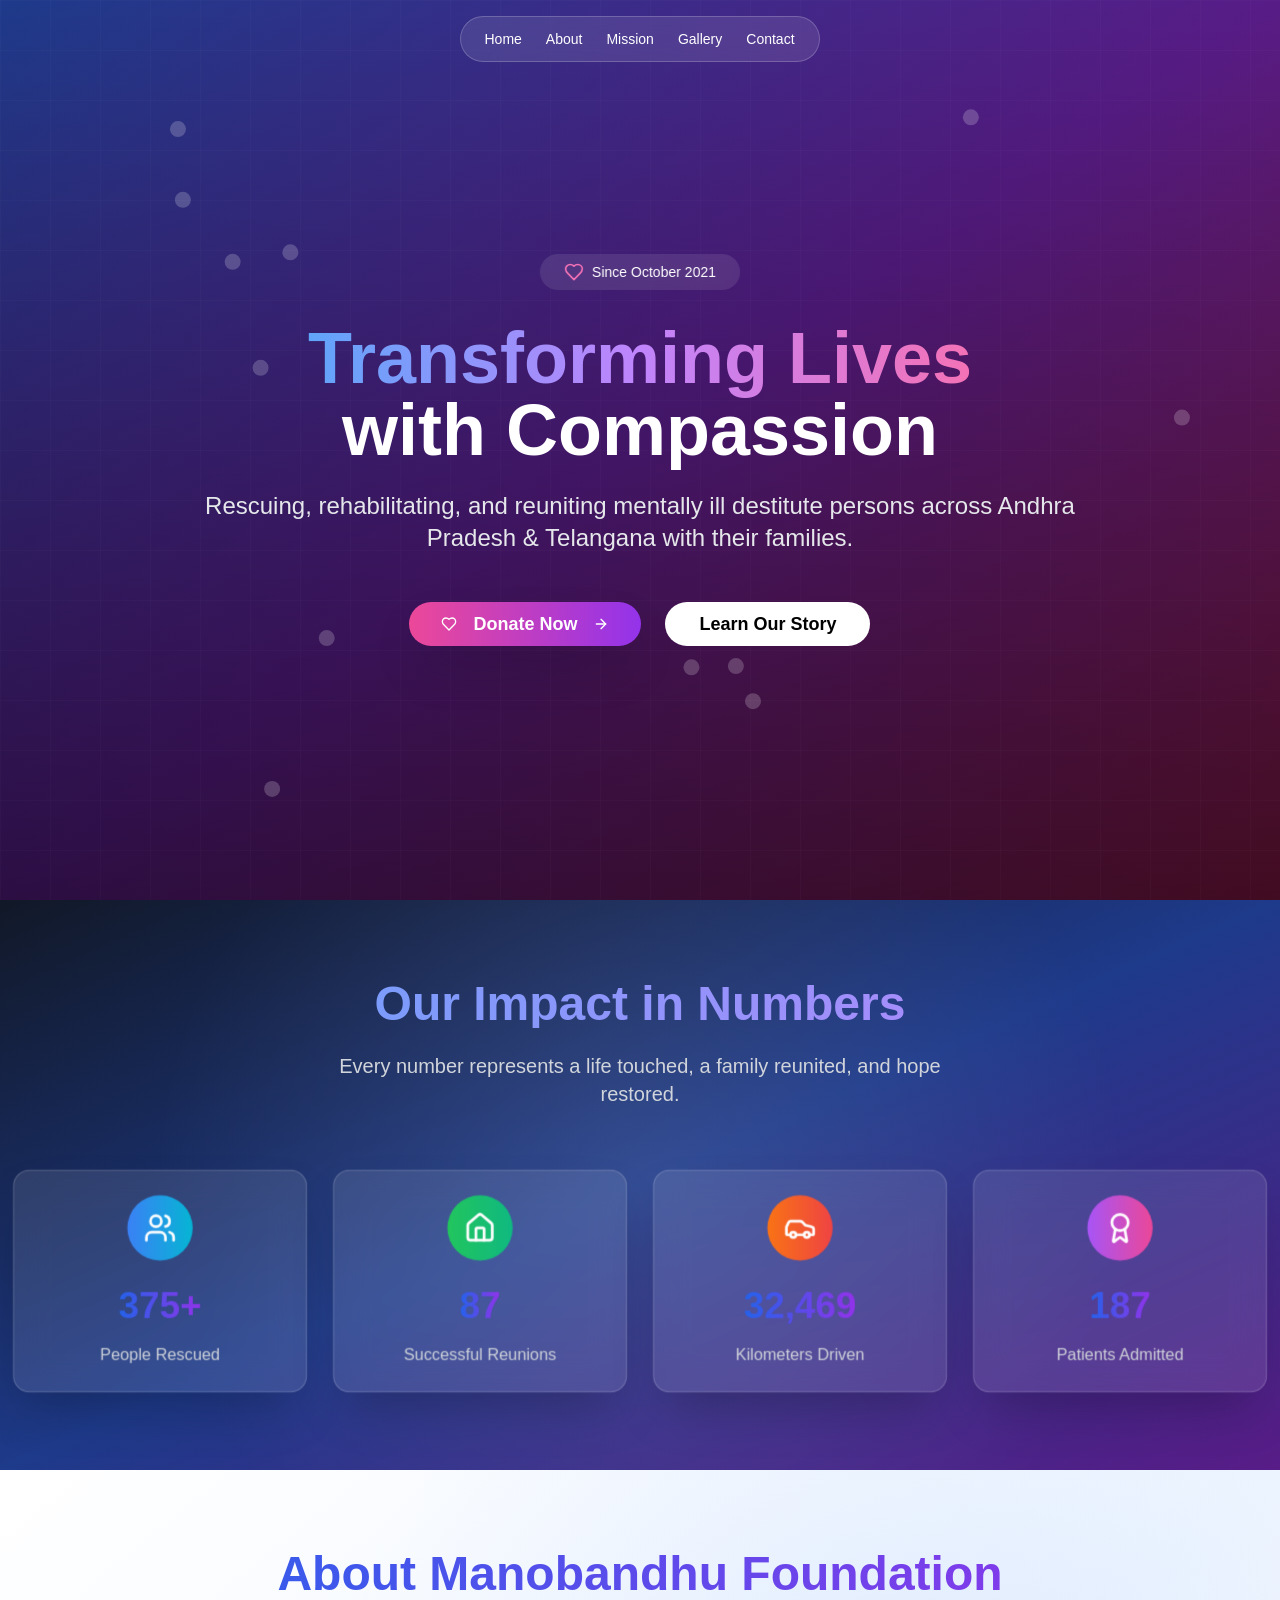
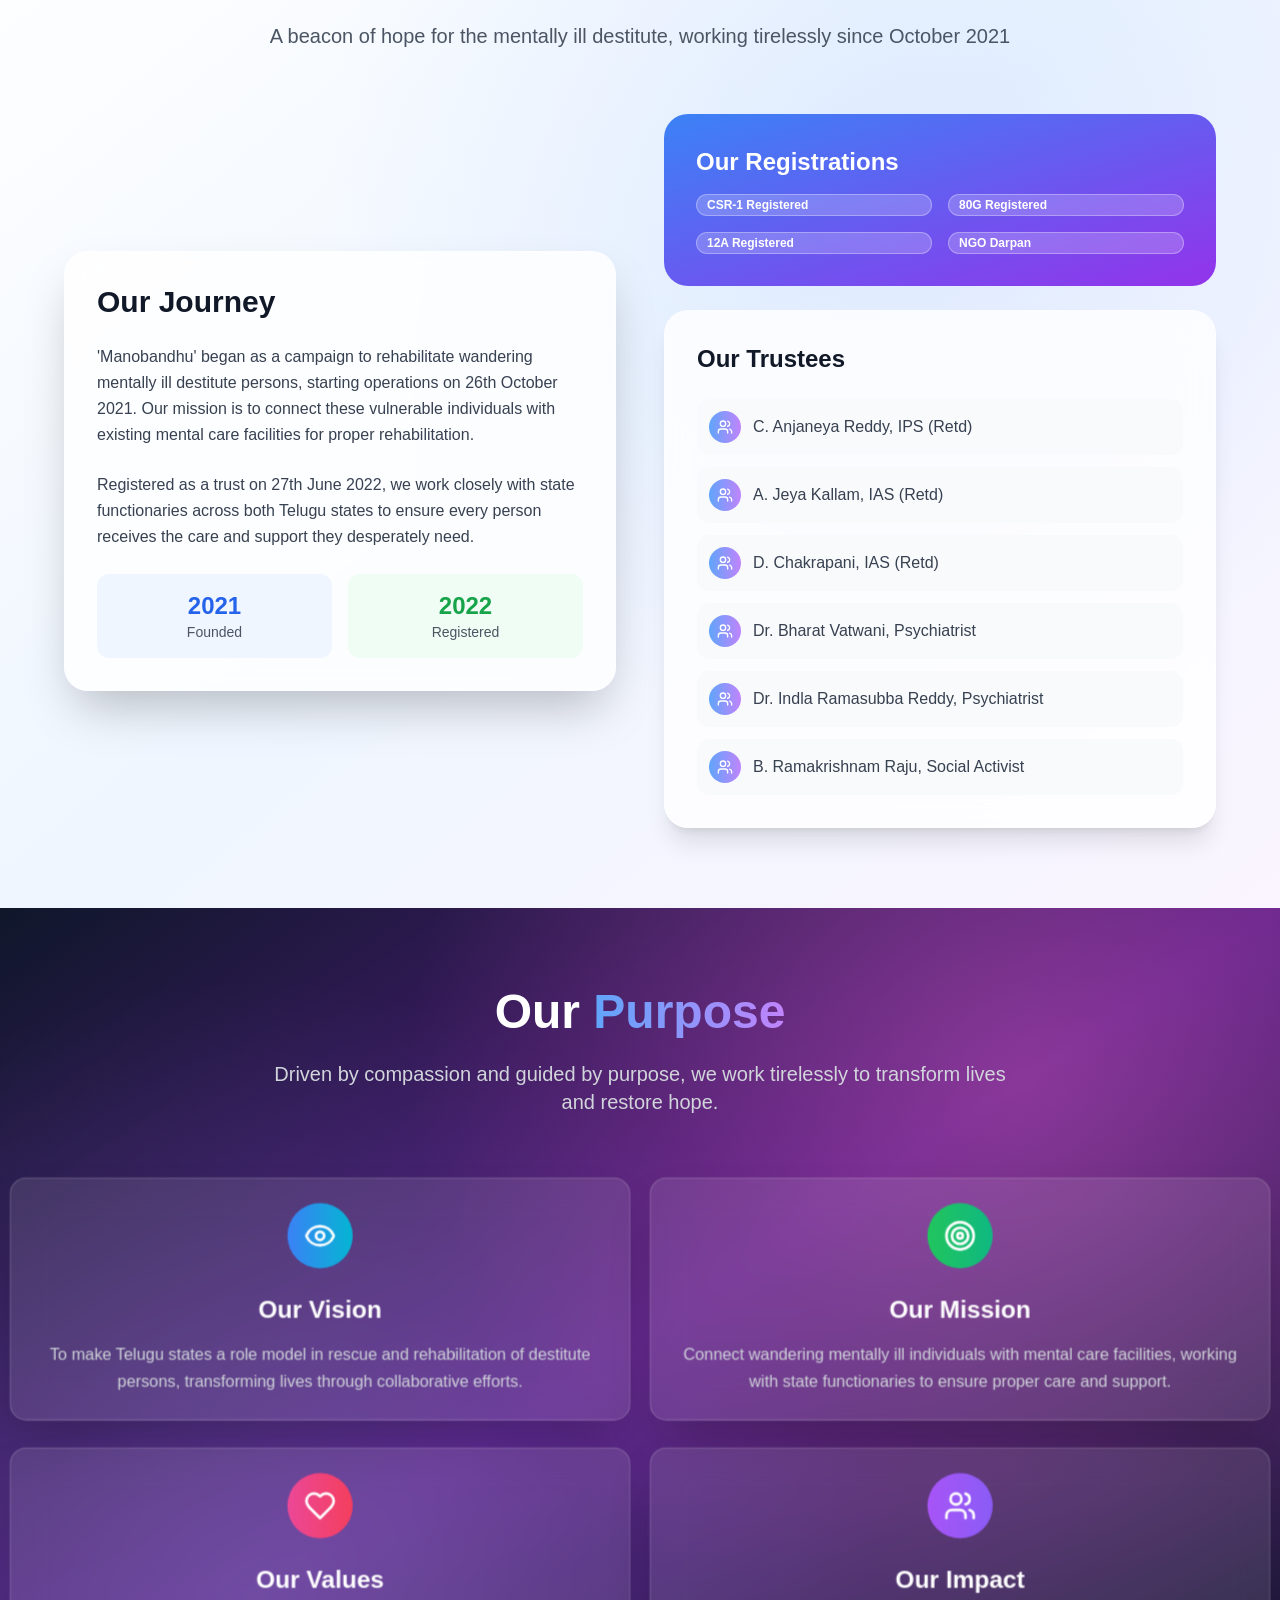
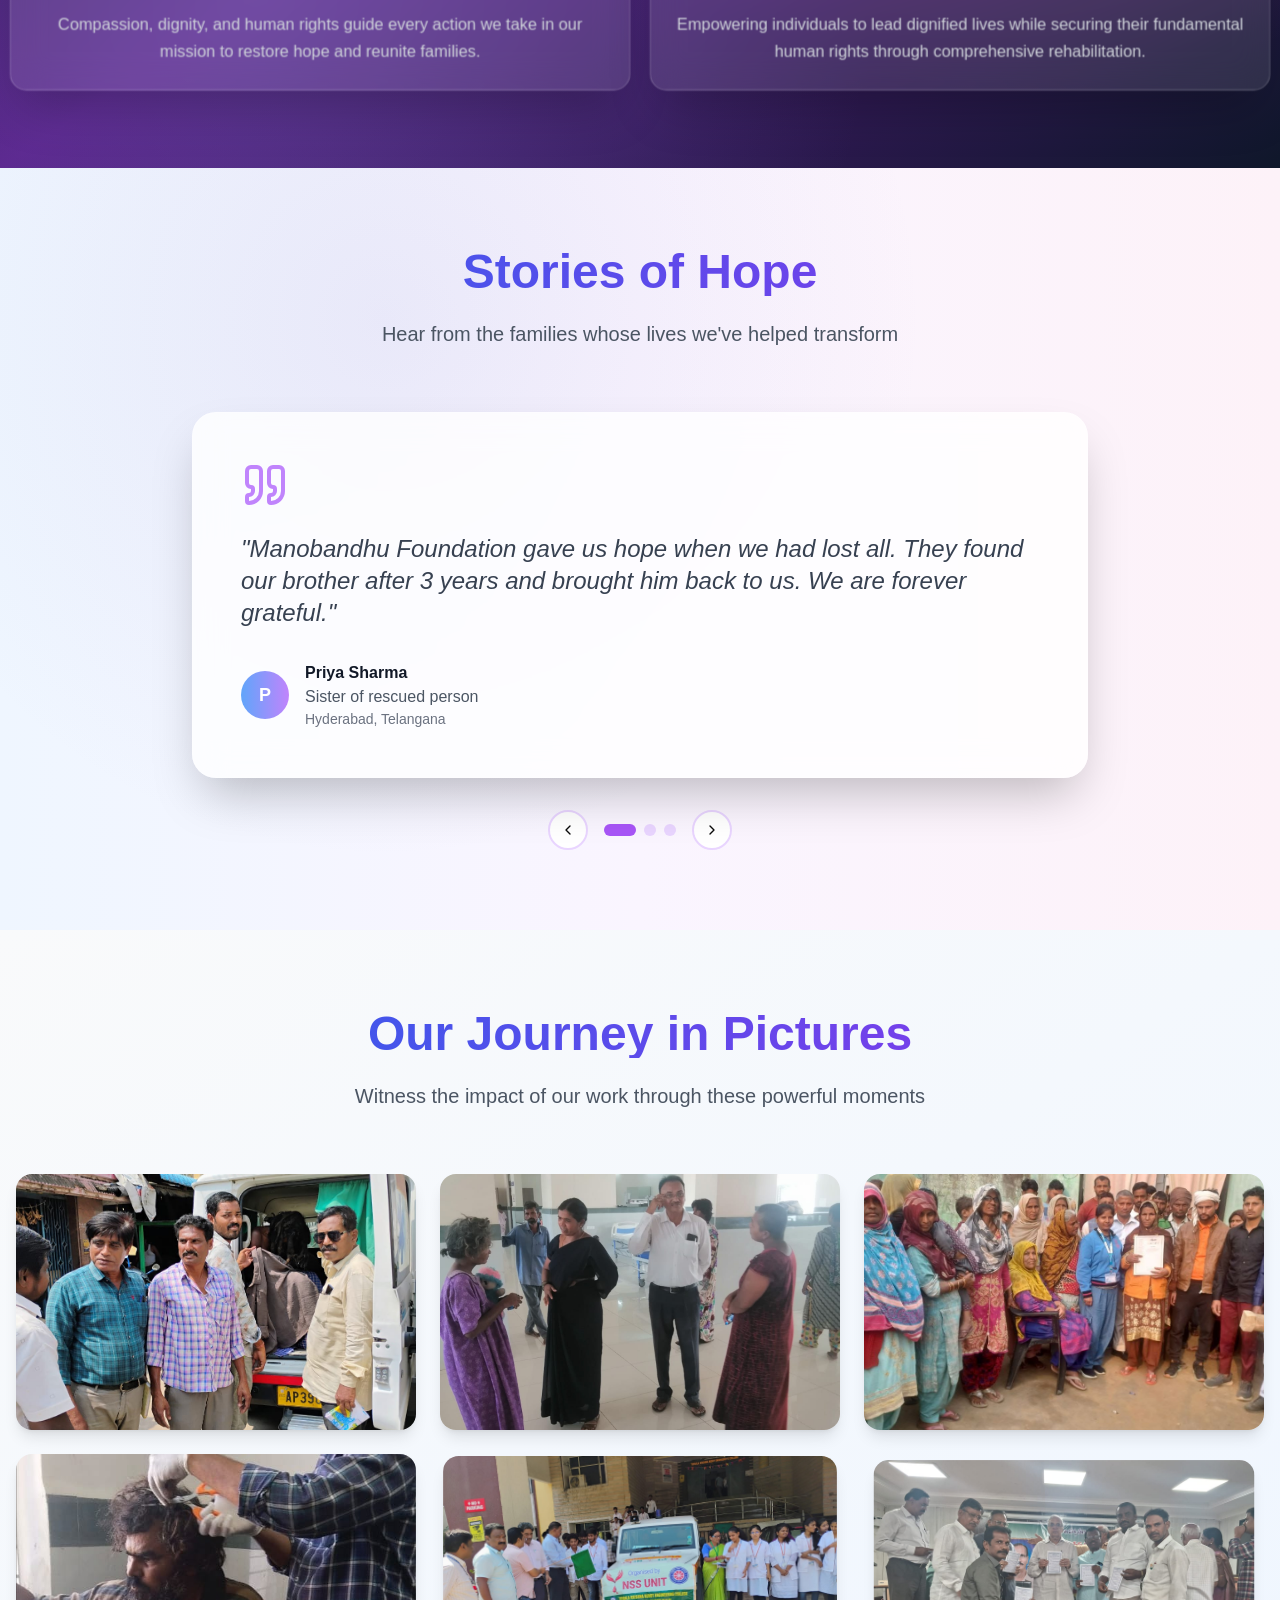
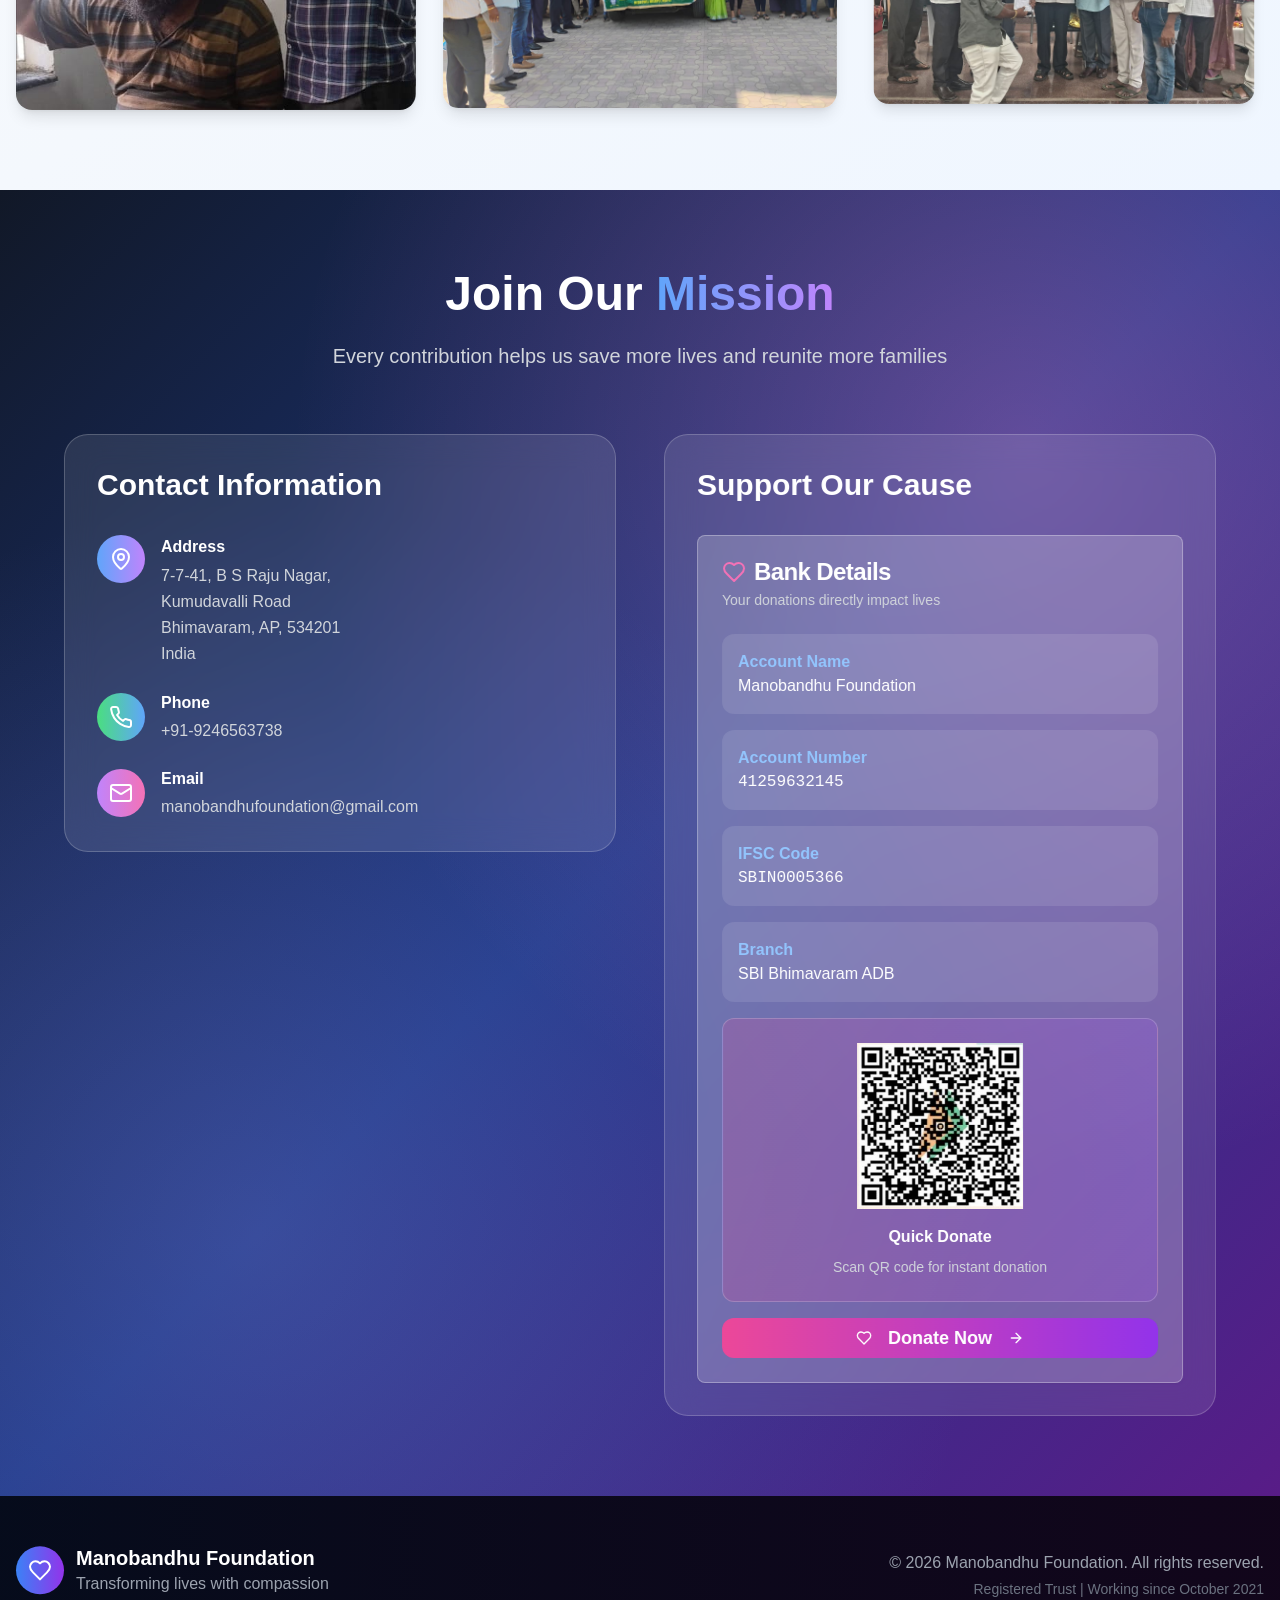
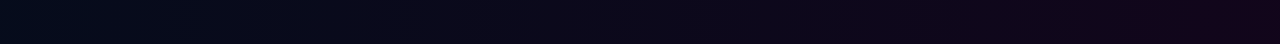
==== commit 3c5b0dd8: "Updates" ====
--- a/index.html
+++ b/index.html
@@ -1 +1 @@
-<!DOCTYPE html><html lang="en"><head><meta charSet="utf-8"/><meta name="viewport" content="width=device-width, initial-scale=1"/><link rel="preload" as="image" href="/SrikalhastiPickup.jpeg"/><link rel="preload" as="image" href="/WhatsApp Image 2025-04-24 at 11.25.01 PM (2).jpeg"/><link rel="preload" as="image" href="/WhatsApp Image 2025-04-26 at 4.56.17 PM (1).jpeg"/><link rel="preload" as="image" href="WhatsApp Image 2025-04-24 at 11.25.01 PM (1).jpeg"/><link rel="preload" as="image" href="WhatsApp Image 2025-04-24 at 10.29.44 PM.jpeg"/><link rel="preload" as="image" href="Pamphlet launch DChakrapani, with Manobandhu Regional Team Ananthapur (1).jpeg"/><link rel="preload" as="image" href="/image.png"/><link rel="stylesheet" href="/_next/static/css/15b143b66bfff40b.css" data-precedence="next"/><link rel="preload" as="script" fetchPriority="low" href="/_next/static/chunks/webpack-c81f7fd28659d64f.js"/><script src="/_next/static/chunks/fd9d1056-6922f449a204c2cc.js" async=""></script><script src="/_next/static/chunks/117-c4316584997c8e37.js" async=""></script><script src="/_next/static/chunks/main-app-c92a61f63b24b42c.js" async=""></script><script src="/_next/static/chunks/634-1522972f3a5283b7.js" async=""></script><script src="/_next/static/chunks/app/page-00fc095199f56fc5.js" async=""></script><title>v0 App</title><meta name="description" content="Created with v0"/><meta name="generator" content="v0.dev"/><script src="/_next/static/chunks/polyfills-42372ed130431b0a.js" noModule=""></script></head><body><div class="min-h-screen"><nav class="fixed top-4 left-1/2 transform -translate-x-1/2 z-50 bg-white/10 backdrop-blur-lg rounded-full px-6 py-3 border border-white/20"><div class="flex items-center space-x-6"><a class="text-white hover:text-blue-300 transition-colors text-sm font-medium" href="#hero">Home</a><a class="text-white hover:text-blue-300 transition-colors text-sm font-medium" href="#about">About</a><a class="text-white hover:text-blue-300 transition-colors text-sm font-medium" href="#mission">Mission</a><a class="text-white hover:text-blue-300 transition-colors text-sm font-medium" href="#gallery">Gallery</a><a class="text-white hover:text-blue-300 transition-colors text-sm font-medium" href="#contact">Contact</a></div></nav><section class="relative min-h-screen flex items-center justify-center overflow-hidden"><div class="absolute inset-0 bg-gradient-to-br from-blue-900 via-purple-900 to-pink-900"><div class="absolute inset-0 bg-gradient-to-t from-black/50 to-transparent"></div></div><div class="absolute inset-0 opacity-20"><div class="h-full w-full bg-[linear-gradient(rgba(255,255,255,0.1)_1px,transparent_1px),linear-gradient(90deg,rgba(255,255,255,0.1)_1px,transparent_1px)] bg-[size:50px_50px]"></div></div><div class="relative z-10 container mx-auto px-4 text-center text-white"><div style="opacity:0;transform:translateY(50px)"><div class="inline-flex items-center space-x-2 bg-white/10 backdrop-blur-sm rounded-full px-6 py-2 mb-8" style="transform:scale(0)"><svg xmlns="http://www.w3.org/2000/svg" width="24" height="24" viewBox="0 0 24 24" fill="none" stroke="currentColor" stroke-width="2" stroke-linecap="round" stroke-linejoin="round" class="lucide lucide-heart h-5 w-5 text-pink-400"><path d="M19 14c1.49-1.46 3-3.21 3-5.5A5.5 5.5 0 0 0 16.5 3c-1.76 0-3 .5-4.5 2-1.5-1.5-2.74-2-4.5-2A5.5 5.5 0 0 0 2 8.5c0 2.3 1.5 4.05 3 5.5l7 7Z"></path></svg><span class="text-sm font-medium">Since October 2021</span></div><h1 class="text-5xl md:text-7xl font-bold mb-6 leading-tight" style="opacity:0;transform:translateY(30px)"><span class="bg-gradient-to-r from-blue-400 via-purple-400 to-pink-400 bg-clip-text text-transparent">Transforming Lives</span><br/><span class="text-white" style="opacity:0">with Compassion</span></h1><p class="text-xl md:text-2xl mb-12 max-w-4xl mx-auto text-gray-200 leading-relaxed" style="opacity:0;transform:translateY(20px)">Rescuing, rehabilitating, and reuniting mentally ill destitute persons across Andhra Pradesh &amp; Telangana with their families.</p><div class="flex flex-col sm:flex-row gap-6 justify-center" style="opacity:0;transform:translateY(20px)"><div tabindex="0"><button class="inline-flex items-center justify-center gap-2 whitespace-nowrap ring-offset-background transition-colors focus-visible:outline-none focus-visible:ring-2 focus-visible:ring-ring focus-visible:ring-offset-2 disabled:pointer-events-none disabled:opacity-50 [&amp;_svg]:pointer-events-none [&amp;_svg]:size-4 [&amp;_svg]:shrink-0 bg-primary hover:bg-primary/90 h-11 bg-gradient-to-r from-pink-500 to-purple-600 hover:from-pink-600 hover:to-purple-700 text-white border-0 px-8 py-4 text-lg font-semibold rounded-full shadow-2xl"><svg xmlns="http://www.w3.org/2000/svg" width="24" height="24" viewBox="0 0 24 24" fill="none" stroke="currentColor" stroke-width="2" stroke-linecap="round" stroke-linejoin="round" class="lucide lucide-heart mr-2 h-6 w-6"><path d="M19 14c1.49-1.46 3-3.21 3-5.5A5.5 5.5 0 0 0 16.5 3c-1.76 0-3 .5-4.5 2-1.5-1.5-2.74-2-4.5-2A5.5 5.5 0 0 0 2 8.5c0 2.3 1.5 4.05 3 5.5l7 7Z"></path></svg><a href="#donate">Donate Now</a><svg xmlns="http://www.w3.org/2000/svg" width="24" height="24" viewBox="0 0 24 24" fill="none" stroke="currentColor" stroke-width="2" stroke-linecap="round" stroke-linejoin="round" class="lucide lucide-arrow-right ml-2 h-6 w-6"><path d="M5 12h14"></path><path d="m12 5 7 7-7 7"></path></svg></button></div><div tabindex="0"><button class="inline-flex items-center justify-center gap-2 whitespace-nowrap ring-offset-background transition-colors focus-visible:outline-none focus-visible:ring-2 focus-visible:ring-ring focus-visible:ring-offset-2 disabled:pointer-events-none disabled:opacity-50 [&amp;_svg]:pointer-events-none [&amp;_svg]:size-4 [&amp;_svg]:shrink-0 bg-background h-11 border-2 border-white/30 text-black hover:text-white hover:bg-white/10 backdrop-blur-sm px-8 py-4 text-lg font-semibold rounded-full">Learn Our Story</button></div></div></div></div></section><section class="py-20 bg-gradient-to-br from-gray-900 via-blue-900 to-purple-900 relative overflow-hidden"><div class="absolute inset-0 bg-[radial-gradient(circle_at_50%_50%,rgba(255,255,255,0.1),transparent_70%)]"></div><div class="container mx-auto px-4 relative z-10"><div class="text-center mb-16" style="opacity:0;transform:translateY(50px)"><h2 class="text-4xl md:text-5xl font-bold mb-6 bg-gradient-to-r from-blue-400 to-purple-400 bg-clip-text text-transparent">Our Impact in Numbers</h2><p class="text-xl text-gray-300 max-w-2xl mx-auto">Every number represents a life touched, a family reunited, and hope restored.</p></div><div class="grid grid-cols-1 md:grid-cols-2 lg:grid-cols-4 gap-8"><div style="opacity:0;transform:translateY(50px)"><div class="relative h-full" style="transform-style:preserve-3d;perspective:1000px"><div class="bg-white/10 backdrop-blur-lg rounded-2xl p-6 shadow-2xl border border-white/20" style="transform:translateZ(20px)"><div class="text-center"><div class="bg-gradient-to-r from-blue-500 to-cyan-500 p-4 rounded-full w-16 h-16 mx-auto mb-6 flex items-center justify-center"><svg xmlns="http://www.w3.org/2000/svg" width="24" height="24" viewBox="0 0 24 24" fill="none" stroke="currentColor" stroke-width="2" stroke-linecap="round" stroke-linejoin="round" class="lucide lucide-users h-8 w-8 text-white"><path d="M16 21v-2a4 4 0 0 0-4-4H6a4 4 0 0 0-4 4v2"></path><circle cx="9" cy="7" r="4"></circle><path d="M22 21v-2a4 4 0 0 0-3-3.87"></path><path d="M16 3.13a4 4 0 0 1 0 7.75"></path></svg></div><div class="mb-4"><span class="font-bold text-4xl bg-gradient-to-r from-blue-600 to-purple-600 bg-clip-text text-transparent" style="opacity:0;transform:translateY(20px)">0<!-- -->+</span></div><p class="text-gray-300 font-medium">People Rescued</p></div></div></div></div><div style="opacity:0;transform:translateY(50px)"><div class="relative h-full" style="transform-style:preserve-3d;perspective:1000px"><div class="bg-white/10 backdrop-blur-lg rounded-2xl p-6 shadow-2xl border border-white/20" style="transform:translateZ(20px)"><div class="text-center"><div class="bg-gradient-to-r from-green-500 to-emerald-500 p-4 rounded-full w-16 h-16 mx-auto mb-6 flex items-center justify-center"><svg xmlns="http://www.w3.org/2000/svg" width="24" height="24" viewBox="0 0 24 24" fill="none" stroke="currentColor" stroke-width="2" stroke-linecap="round" stroke-linejoin="round" class="lucide lucide-house h-8 w-8 text-white"><path d="M15 21v-8a1 1 0 0 0-1-1h-4a1 1 0 0 0-1 1v8"></path><path d="M3 10a2 2 0 0 1 .709-1.528l7-5.999a2 2 0 0 1 2.582 0l7 5.999A2 2 0 0 1 21 10v9a2 2 0 0 1-2 2H5a2 2 0 0 1-2-2z"></path></svg></div><div class="mb-4"><span class="font-bold text-4xl bg-gradient-to-r from-blue-600 to-purple-600 bg-clip-text text-transparent" style="opacity:0;transform:translateY(20px)">0</span></div><p class="text-gray-300 font-medium">Successful Reunions</p></div></div></div></div><div style="opacity:0;transform:translateY(50px)"><div class="relative h-full" style="transform-style:preserve-3d;perspective:1000px"><div class="bg-white/10 backdrop-blur-lg rounded-2xl p-6 shadow-2xl border border-white/20" style="transform:translateZ(20px)"><div class="text-center"><div class="bg-gradient-to-r from-orange-500 to-red-500 p-4 rounded-full w-16 h-16 mx-auto mb-6 flex items-center justify-center"><svg xmlns="http://www.w3.org/2000/svg" width="24" height="24" viewBox="0 0 24 24" fill="none" stroke="currentColor" stroke-width="2" stroke-linecap="round" stroke-linejoin="round" class="lucide lucide-car h-8 w-8 text-white"><path d="M19 17h2c.6 0 1-.4 1-1v-3c0-.9-.7-1.7-1.5-1.9C18.7 10.6 16 10 16 10s-1.3-1.4-2.2-2.3c-.5-.4-1.1-.7-1.8-.7H5c-.6 0-1.1.4-1.4.9l-1.4 2.9A3.7 3.7 0 0 0 2 12v4c0 .6.4 1 1 1h2"></path><circle cx="7" cy="17" r="2"></circle><path d="M9 17h6"></path><circle cx="17" cy="17" r="2"></circle></svg></div><div class="mb-4"><span class="font-bold text-4xl bg-gradient-to-r from-blue-600 to-purple-600 bg-clip-text text-transparent" style="opacity:0;transform:translateY(20px)">0</span></div><p class="text-gray-300 font-medium">Kilometers Driven</p></div></div></div></div><div style="opacity:0;transform:translateY(50px)"><div class="relative h-full" style="transform-style:preserve-3d;perspective:1000px"><div class="bg-white/10 backdrop-blur-lg rounded-2xl p-6 shadow-2xl border border-white/20" style="transform:translateZ(20px)"><div class="text-center"><div class="bg-gradient-to-r from-purple-500 to-pink-500 p-4 rounded-full w-16 h-16 mx-auto mb-6 flex items-center justify-center"><svg xmlns="http://www.w3.org/2000/svg" width="24" height="24" viewBox="0 0 24 24" fill="none" stroke="currentColor" stroke-width="2" stroke-linecap="round" stroke-linejoin="round" class="lucide lucide-award h-8 w-8 text-white"><path d="m15.477 12.89 1.515 8.526a.5.5 0 0 1-.81.47l-3.58-2.687a1 1 0 0 0-1.197 0l-3.586 2.686a.5.5 0 0 1-.81-.469l1.514-8.526"></path><circle cx="12" cy="8" r="6"></circle></svg></div><div class="mb-4"><span class="font-bold text-4xl bg-gradient-to-r from-blue-600 to-purple-600 bg-clip-text text-transparent" style="opacity:0;transform:translateY(20px)">0</span></div><p class="text-gray-300 font-medium">Patients Admitted</p></div></div></div></div></div></div></section><section id="about" class="py-20 bg-gradient-to-br from-white via-blue-50 to-purple-50 relative overflow-hidden"><div class="absolute inset-0 bg-[radial-gradient(circle_at_70%_30%,rgba(59,130,246,0.1),transparent_50%)]"></div><div class="container mx-auto px-4 relative z-10"><div class="max-w-6xl mx-auto"><div class="text-center mb-16" style="opacity:0;transform:translateY(50px)"><h2 class="text-4xl md:text-5xl font-bold mb-6 bg-gradient-to-r from-blue-600 to-purple-600 bg-clip-text text-transparent">About Manobandhu Foundation</h2><p class="text-xl text-gray-600 max-w-3xl mx-auto">A beacon of hope for the mentally ill destitute, working tirelessly since October 2021</p></div><div class="grid lg:grid-cols-2 gap-12 items-center"><div style="opacity:0;transform:translateX(-50px)"><div class="bg-white/80 backdrop-blur-lg rounded-3xl p-8 shadow-2xl border border-white/20"><h3 class="text-3xl font-bold mb-6 text-gray-900">Our Journey</h3><div class="space-y-6"><p class="text-gray-700 leading-relaxed">&#x27;Manobandhu&#x27; began as a campaign to rehabilitate wandering mentally ill destitute persons, starting operations on 26th October 2021. Our mission is to connect these vulnerable individuals with existing mental care facilities for proper rehabilitation.</p><p class="text-gray-700 leading-relaxed">Registered as a trust on 27th June 2022, we work closely with state functionaries across both Telugu states to ensure every person receives the care and support they desperately need.</p><div class="grid grid-cols-2 gap-4"><div class="text-center p-4 bg-blue-50 rounded-xl"><div class="text-2xl font-bold text-blue-600">2021</div><div class="text-sm text-gray-600">Founded</div></div><div class="text-center p-4 bg-green-50 rounded-xl"><div class="text-2xl font-bold text-green-600">2022</div><div class="text-sm text-gray-600">Registered</div></div></div></div></div></div><div class="space-y-6" style="opacity:0;transform:translateX(50px)"><div class="bg-gradient-to-br from-blue-500 to-purple-600 rounded-3xl p-8 text-white"><h3 class="text-2xl font-bold mb-4">Our Registrations</h3><div class="grid grid-cols-2 gap-4"><div class="inline-flex items-center rounded-full border px-2.5 py-0.5 text-xs font-semibold transition-colors focus:outline-none focus:ring-2 focus:ring-ring focus:ring-offset-2 hover:bg-secondary/80 bg-white/20 text-white border-white/30">CSR-1 Registered</div><div class="inline-flex items-center rounded-full border px-2.5 py-0.5 text-xs font-semibold transition-colors focus:outline-none focus:ring-2 focus:ring-ring focus:ring-offset-2 hover:bg-secondary/80 bg-white/20 text-white border-white/30">80G Registered</div><div class="inline-flex items-center rounded-full border px-2.5 py-0.5 text-xs font-semibold transition-colors focus:outline-none focus:ring-2 focus:ring-ring focus:ring-offset-2 hover:bg-secondary/80 bg-white/20 text-white border-white/30">12A Registered</div><div class="inline-flex items-center rounded-full border px-2.5 py-0.5 text-xs font-semibold transition-colors focus:outline-none focus:ring-2 focus:ring-ring focus:ring-offset-2 hover:bg-secondary/80 bg-white/20 text-white border-white/30">NGO Darpan</div></div></div><div class="bg-white/80 backdrop-blur-lg rounded-3xl p-8 shadow-xl border border-white/20"><h3 class="text-2xl font-bold mb-6 text-gray-900">Our Trustees</h3><div class="space-y-3"><div class="flex items-center space-x-3 p-3 bg-gray-50 rounded-xl" style="opacity:0;transform:translateX(20px)"><div class="w-8 h-8 bg-gradient-to-r from-blue-400 to-purple-400 rounded-full flex items-center justify-center"><svg xmlns="http://www.w3.org/2000/svg" width="24" height="24" viewBox="0 0 24 24" fill="none" stroke="currentColor" stroke-width="2" stroke-linecap="round" stroke-linejoin="round" class="lucide lucide-users h-4 w-4 text-white"><path d="M16 21v-2a4 4 0 0 0-4-4H6a4 4 0 0 0-4 4v2"></path><circle cx="9" cy="7" r="4"></circle><path d="M22 21v-2a4 4 0 0 0-3-3.87"></path><path d="M16 3.13a4 4 0 0 1 0 7.75"></path></svg></div><span class="text-gray-700 font-medium">C. Anjaneya Reddy, IPS (Retd)</span></div><div class="flex items-center space-x-3 p-3 bg-gray-50 rounded-xl" style="opacity:0;transform:translateX(20px)"><div class="w-8 h-8 bg-gradient-to-r from-blue-400 to-purple-400 rounded-full flex items-center justify-center"><svg xmlns="http://www.w3.org/2000/svg" width="24" height="24" viewBox="0 0 24 24" fill="none" stroke="currentColor" stroke-width="2" stroke-linecap="round" stroke-linejoin="round" class="lucide lucide-users h-4 w-4 text-white"><path d="M16 21v-2a4 4 0 0 0-4-4H6a4 4 0 0 0-4 4v2"></path><circle cx="9" cy="7" r="4"></circle><path d="M22 21v-2a4 4 0 0 0-3-3.87"></path><path d="M16 3.13a4 4 0 0 1 0 7.75"></path></svg></div><span class="text-gray-700 font-medium">A. Jeya Kallam, IAS (Retd)</span></div><div class="flex items-center space-x-3 p-3 bg-gray-50 rounded-xl" style="opacity:0;transform:translateX(20px)"><div class="w-8 h-8 bg-gradient-to-r from-blue-400 to-purple-400 rounded-full flex items-center justify-center"><svg xmlns="http://www.w3.org/2000/svg" width="24" height="24" viewBox="0 0 24 24" fill="none" stroke="currentColor" stroke-width="2" stroke-linecap="round" stroke-linejoin="round" class="lucide lucide-users h-4 w-4 text-white"><path d="M16 21v-2a4 4 0 0 0-4-4H6a4 4 0 0 0-4 4v2"></path><circle cx="9" cy="7" r="4"></circle><path d="M22 21v-2a4 4 0 0 0-3-3.87"></path><path d="M16 3.13a4 4 0 0 1 0 7.75"></path></svg></div><span class="text-gray-700 font-medium">D. Chakrapani, IAS (Retd)</span></div><div class="flex items-center space-x-3 p-3 bg-gray-50 rounded-xl" style="opacity:0;transform:translateX(20px)"><div class="w-8 h-8 bg-gradient-to-r from-blue-400 to-purple-400 rounded-full flex items-center justify-center"><svg xmlns="http://www.w3.org/2000/svg" width="24" height="24" viewBox="0 0 24 24" fill="none" stroke="currentColor" stroke-width="2" stroke-linecap="round" stroke-linejoin="round" class="lucide lucide-users h-4 w-4 text-white"><path d="M16 21v-2a4 4 0 0 0-4-4H6a4 4 0 0 0-4 4v2"></path><circle cx="9" cy="7" r="4"></circle><path d="M22 21v-2a4 4 0 0 0-3-3.87"></path><path d="M16 3.13a4 4 0 0 1 0 7.75"></path></svg></div><span class="text-gray-700 font-medium">Dr. Bharat Vatwani, Psychiatrist</span></div><div class="flex items-center space-x-3 p-3 bg-gray-50 rounded-xl" style="opacity:0;transform:translateX(20px)"><div class="w-8 h-8 bg-gradient-to-r from-blue-400 to-purple-400 rounded-full flex items-center justify-center"><svg xmlns="http://www.w3.org/2000/svg" width="24" height="24" viewBox="0 0 24 24" fill="none" stroke="currentColor" stroke-width="2" stroke-linecap="round" stroke-linejoin="round" class="lucide lucide-users h-4 w-4 text-white"><path d="M16 21v-2a4 4 0 0 0-4-4H6a4 4 0 0 0-4 4v2"></path><circle cx="9" cy="7" r="4"></circle><path d="M22 21v-2a4 4 0 0 0-3-3.87"></path><path d="M16 3.13a4 4 0 0 1 0 7.75"></path></svg></div><span class="text-gray-700 font-medium">Dr. Indla Ramasubba Reddy, Psychiatrist</span></div><div class="flex items-center space-x-3 p-3 bg-gray-50 rounded-xl" style="opacity:0;transform:translateX(20px)"><div class="w-8 h-8 bg-gradient-to-r from-blue-400 to-purple-400 rounded-full flex items-center justify-center"><svg xmlns="http://www.w3.org/2000/svg" width="24" height="24" viewBox="0 0 24 24" fill="none" stroke="currentColor" stroke-width="2" stroke-linecap="round" stroke-linejoin="round" class="lucide lucide-users h-4 w-4 text-white"><path d="M16 21v-2a4 4 0 0 0-4-4H6a4 4 0 0 0-4 4v2"></path><circle cx="9" cy="7" r="4"></circle><path d="M22 21v-2a4 4 0 0 0-3-3.87"></path><path d="M16 3.13a4 4 0 0 1 0 7.75"></path></svg></div><span class="text-gray-700 font-medium">B. Ramakrishnam Raju, Social Activist</span></div></div></div></div></div></div></div></section><section id="mission" class="py-20 bg-gradient-to-br from-slate-900 via-purple-900 to-slate-900 relative overflow-hidden"><div class="absolute inset-0"><div class="absolute inset-0 bg-[radial-gradient(circle_at_20%_80%,rgba(120,119,198,0.3),transparent_50%)]"></div><div class="absolute inset-0 bg-[radial-gradient(circle_at_80%_20%,rgba(255,119,198,0.3),transparent_50%)]"></div></div><div class="container mx-auto px-4 relative z-10"><div class="text-center mb-16" style="opacity:0;transform:translateY(50px)"><h2 class="text-4xl md:text-5xl font-bold mb-6 text-white">Our<!-- --> <span class="bg-gradient-to-r from-blue-400 to-purple-400 bg-clip-text text-transparent">Purpose</span></h2><p class="text-xl text-gray-300 max-w-3xl mx-auto">Driven by compassion and guided by purpose, we work tirelessly to transform lives and restore hope.</p></div><div class="grid grid-cols-1 md:grid-cols-2 gap-8"><div style="opacity:0;transform:translateY(50px)"><div class="relative h-full" style="transform-style:preserve-3d;perspective:1000px"><div class="bg-white/10 backdrop-blur-lg rounded-2xl p-6 shadow-2xl border border-white/20" style="transform:translateZ(20px)"><div class="text-center"><div class="bg-gradient-to-r from-blue-500 to-cyan-500 p-4 rounded-full w-16 h-16 mx-auto mb-6 flex items-center justify-center"><svg xmlns="http://www.w3.org/2000/svg" width="24" height="24" viewBox="0 0 24 24" fill="none" stroke="currentColor" stroke-width="2" stroke-linecap="round" stroke-linejoin="round" class="lucide lucide-eye h-8 w-8 text-white"><path d="M2.062 12.348a1 1 0 0 1 0-.696 10.75 10.75 0 0 1 19.876 0 1 1 0 0 1 0 .696 10.75 10.75 0 0 1-19.876 0"></path><circle cx="12" cy="12" r="3"></circle></svg></div><h3 class="text-2xl font-bold mb-4 text-white">Our Vision</h3><p class="text-gray-300 leading-relaxed">To make Telugu states a role model in rescue and rehabilitation of destitute persons, transforming lives through collaborative efforts.</p></div></div></div></div><div style="opacity:0;transform:translateY(50px)"><div class="relative h-full" style="transform-style:preserve-3d;perspective:1000px"><div class="bg-white/10 backdrop-blur-lg rounded-2xl p-6 shadow-2xl border border-white/20" style="transform:translateZ(20px)"><div class="text-center"><div class="bg-gradient-to-r from-green-500 to-emerald-500 p-4 rounded-full w-16 h-16 mx-auto mb-6 flex items-center justify-center"><svg xmlns="http://www.w3.org/2000/svg" width="24" height="24" viewBox="0 0 24 24" fill="none" stroke="currentColor" stroke-width="2" stroke-linecap="round" stroke-linejoin="round" class="lucide lucide-target h-8 w-8 text-white"><circle cx="12" cy="12" r="10"></circle><circle cx="12" cy="12" r="6"></circle><circle cx="12" cy="12" r="2"></circle></svg></div><h3 class="text-2xl font-bold mb-4 text-white">Our Mission</h3><p class="text-gray-300 leading-relaxed">Connect wandering mentally ill individuals with mental care facilities, working with state functionaries to ensure proper care and support.</p></div></div></div></div><div style="opacity:0;transform:translateY(50px)"><div class="relative h-full" style="transform-style:preserve-3d;perspective:1000px"><div class="bg-white/10 backdrop-blur-lg rounded-2xl p-6 shadow-2xl border border-white/20" style="transform:translateZ(20px)"><div class="text-center"><div class="bg-gradient-to-r from-pink-500 to-rose-500 p-4 rounded-full w-16 h-16 mx-auto mb-6 flex items-center justify-center"><svg xmlns="http://www.w3.org/2000/svg" width="24" height="24" viewBox="0 0 24 24" fill="none" stroke="currentColor" stroke-width="2" stroke-linecap="round" stroke-linejoin="round" class="lucide lucide-heart h-8 w-8 text-white"><path d="M19 14c1.49-1.46 3-3.21 3-5.5A5.5 5.5 0 0 0 16.5 3c-1.76 0-3 .5-4.5 2-1.5-1.5-2.74-2-4.5-2A5.5 5.5 0 0 0 2 8.5c0 2.3 1.5 4.05 3 5.5l7 7Z"></path></svg></div><h3 class="text-2xl font-bold mb-4 text-white">Our Values</h3><p class="text-gray-300 leading-relaxed">Compassion, dignity, and human rights guide every action we take in our mission to restore hope and reunite families.</p></div></div></div></div><div style="opacity:0;transform:translateY(50px)"><div class="relative h-full" style="transform-style:preserve-3d;perspective:1000px"><div class="bg-white/10 backdrop-blur-lg rounded-2xl p-6 shadow-2xl border border-white/20" style="transform:translateZ(20px)"><div class="text-center"><div class="bg-gradient-to-r from-purple-500 to-violet-500 p-4 rounded-full w-16 h-16 mx-auto mb-6 flex items-center justify-center"><svg xmlns="http://www.w3.org/2000/svg" width="24" height="24" viewBox="0 0 24 24" fill="none" stroke="currentColor" stroke-width="2" stroke-linecap="round" stroke-linejoin="round" class="lucide lucide-users h-8 w-8 text-white"><path d="M16 21v-2a4 4 0 0 0-4-4H6a4 4 0 0 0-4 4v2"></path><circle cx="9" cy="7" r="4"></circle><path d="M22 21v-2a4 4 0 0 0-3-3.87"></path><path d="M16 3.13a4 4 0 0 1 0 7.75"></path></svg></div><h3 class="text-2xl font-bold mb-4 text-white">Our Impact</h3><p class="text-gray-300 leading-relaxed">Empowering individuals to lead dignified lives while securing their fundamental human rights through comprehensive rehabilitation.</p></div></div></div></div></div></div></section><section class="py-20 bg-gradient-to-r from-blue-50 via-purple-50 to-pink-50 relative overflow-hidden"><div class="absolute inset-0 bg-[radial-gradient(circle_at_30%_20%,rgba(120,119,198,0.1),transparent_50%)]"></div><div class="container mx-auto px-4 relative z-10"><div class="text-center mb-16" style="opacity:0;transform:translateY(30px)"><h2 class="text-4xl md:text-5xl font-bold mb-6 bg-gradient-to-r from-blue-600 to-purple-600 bg-clip-text text-transparent">Stories of Hope</h2><p class="text-xl text-gray-600 max-w-2xl mx-auto">Hear from the families whose lives we&#x27;ve helped transform</p></div><div class="max-w-4xl mx-auto"><div class="relative"><div class="bg-white/80 backdrop-blur-lg rounded-3xl p-8 md:p-12 shadow-2xl border border-white/20" style="opacity:0;transform:translateX(100px)"><svg xmlns="http://www.w3.org/2000/svg" width="24" height="24" viewBox="0 0 24 24" fill="none" stroke="currentColor" stroke-width="2" stroke-linecap="round" stroke-linejoin="round" class="lucide lucide-quote h-12 w-12 text-purple-400 mb-6"><path d="M16 3a2 2 0 0 0-2 2v6a2 2 0 0 0 2 2 1 1 0 0 1 1 1v1a2 2 0 0 1-2 2 1 1 0 0 0-1 1v2a1 1 0 0 0 1 1 6 6 0 0 0 6-6V5a2 2 0 0 0-2-2z"></path><path d="M5 3a2 2 0 0 0-2 2v6a2 2 0 0 0 2 2 1 1 0 0 1 1 1v1a2 2 0 0 1-2 2 1 1 0 0 0-1 1v2a1 1 0 0 0 1 1 6 6 0 0 0 6-6V5a2 2 0 0 0-2-2z"></path></svg><p class="text-xl md:text-2xl text-gray-700 mb-8 leading-relaxed italic">&quot;<!-- -->Manobandhu Foundation gave us hope when we had lost all. They found our brother after 3 years and brought him back to us. We are forever grateful.<!-- -->&quot;</p><div class="flex items-center space-x-4"><div class="w-12 h-12 bg-gradient-to-r from-blue-400 to-purple-400 rounded-full flex items-center justify-center"><span class="text-white font-bold text-lg">P</span></div><div><p class="font-semibold text-gray-900">Priya Sharma</p><p class="text-gray-600">Sister of rescued person</p><p class="text-sm text-gray-500">Hyderabad, Telangana</p></div></div></div><div class="flex justify-center items-center mt-8 space-x-4"><button class="inline-flex items-center justify-center gap-2 whitespace-nowrap text-sm font-medium ring-offset-background transition-colors focus-visible:outline-none focus-visible:ring-2 focus-visible:ring-ring focus-visible:ring-offset-2 disabled:pointer-events-none disabled:opacity-50 [&amp;_svg]:pointer-events-none [&amp;_svg]:size-4 [&amp;_svg]:shrink-0 bg-background hover:text-accent-foreground h-10 w-10 rounded-full border-2 border-purple-200 hover:bg-purple-100"><svg xmlns="http://www.w3.org/2000/svg" width="24" height="24" viewBox="0 0 24 24" fill="none" stroke="currentColor" stroke-width="2" stroke-linecap="round" stroke-linejoin="round" class="lucide lucide-chevron-left h-5 w-5"><path d="m15 18-6-6 6-6"></path></svg></button><div class="flex space-x-2"><button class="w-3 h-3 rounded-full transition-all duration-300 bg-purple-500 w-8"></button><button class="w-3 h-3 rounded-full transition-all duration-300 bg-purple-200 hover:bg-purple-300"></button><button class="w-3 h-3 rounded-full transition-all duration-300 bg-purple-200 hover:bg-purple-300"></button></div><button class="inline-flex items-center justify-center gap-2 whitespace-nowrap text-sm font-medium ring-offset-background transition-colors focus-visible:outline-none focus-visible:ring-2 focus-visible:ring-ring focus-visible:ring-offset-2 disabled:pointer-events-none disabled:opacity-50 [&amp;_svg]:pointer-events-none [&amp;_svg]:size-4 [&amp;_svg]:shrink-0 bg-background hover:text-accent-foreground h-10 w-10 rounded-full border-2 border-purple-200 hover:bg-purple-100"><svg xmlns="http://www.w3.org/2000/svg" width="24" height="24" viewBox="0 0 24 24" fill="none" stroke="currentColor" stroke-width="2" stroke-linecap="round" stroke-linejoin="round" class="lucide lucide-chevron-right h-5 w-5"><path d="m9 18 6-6-6-6"></path></svg></button></div></div></div></div></section><section id="gallery" class="py-20 bg-gradient-to-br from-gray-50 to-blue-50"><div class="container mx-auto px-4"><div class="text-center mb-16" style="opacity:0;transform:translateY(30px)"><h2 class="text-4xl md:text-5xl font-bold mb-6 bg-gradient-to-r from-blue-600 to-purple-600 bg-clip-text text-transparent">Our Journey in Pictures</h2><p class="text-xl text-gray-600 max-w-2xl mx-auto">Witness the impact of our work through these powerful moments</p></div><div class="grid grid-cols-1 md:grid-cols-2 lg:grid-cols-3 gap-6"><div class="cursor-pointer group" style="opacity:0;transform:scale(0.8)"><div class="relative overflow-hidden rounded-2xl shadow-lg"><img src="/SrikalhastiPickup.jpeg" alt="Rescue operation in Telugu states" width="600" height="400" class="w-full h-64 object-cover transition-transform duration-300 group-hover:scale-110"/><div class="absolute inset-0 bg-gradient-to-t from-black/70 via-transparent to-transparent opacity-0 group-hover:opacity-100 transition-opacity duration-300"><div class="absolute bottom-4 left-4 right-4 text-white"><h3 class="font-bold text-lg mb-1">Rescue Operations</h3><p class="text-sm text-gray-200">Our team conducting rescue operations across Telugu states</p></div></div></div></div><div class="cursor-pointer group" style="opacity:0;transform:scale(0.8)"><div class="relative overflow-hidden rounded-2xl shadow-lg"><img src="/WhatsApp Image 2025-04-24 at 11.25.01 PM (2).jpeg" alt="Patient care and rehabilitation" width="600" height="400" class="w-full h-64 object-cover transition-transform duration-300 group-hover:scale-110"/><div class="absolute inset-0 bg-gradient-to-t from-black/70 via-transparent to-transparent opacity-0 group-hover:opacity-100 transition-opacity duration-300"><div class="absolute bottom-4 left-4 right-4 text-white"><h3 class="font-bold text-lg mb-1">Care &amp; Rehabilitation</h3><p class="text-sm text-gray-200">Providing compassionate care and medical attention</p></div></div></div></div><div class="cursor-pointer group" style="opacity:0;transform:scale(0.8)"><div class="relative overflow-hidden rounded-2xl shadow-lg"><img src="/WhatsApp Image 2025-04-26 at 4.56.17 PM (1).jpeg" alt="Family reunion moment" width="600" height="400" class="w-full h-64 object-cover transition-transform duration-300 group-hover:scale-110"/><div class="absolute inset-0 bg-gradient-to-t from-black/70 via-transparent to-transparent opacity-0 group-hover:opacity-100 transition-opacity duration-300"><div class="absolute bottom-4 left-4 right-4 text-white"><h3 class="font-bold text-lg mb-1">Family Reunions</h3><p class="text-sm text-gray-200">Emotional moments of families being reunited</p></div></div></div></div><div class="cursor-pointer group" style="opacity:0;transform:scale(0.8)"><div class="relative overflow-hidden rounded-2xl shadow-lg"><img src="WhatsApp Image 2025-04-24 at 11.25.01 PM (1).jpeg" alt="Medical treatment" width="600" height="400" class="w-full h-64 object-cover transition-transform duration-300 group-hover:scale-110"/><div class="absolute inset-0 bg-gradient-to-t from-black/70 via-transparent to-transparent opacity-0 group-hover:opacity-100 transition-opacity duration-300"><div class="absolute bottom-4 left-4 right-4 text-white"><h3 class="font-bold text-lg mb-1">Medical Care</h3><p class="text-sm text-gray-200">Professional medical treatment and support</p></div></div></div></div><div class="cursor-pointer group" style="opacity:0;transform:scale(0.8)"><div class="relative overflow-hidden rounded-2xl shadow-lg"><img src="WhatsApp Image 2025-04-24 at 10.29.44 PM.jpeg" alt="Team at work" width="600" height="400" class="w-full h-64 object-cover transition-transform duration-300 group-hover:scale-110"/><div class="absolute inset-0 bg-gradient-to-t from-black/70 via-transparent to-transparent opacity-0 group-hover:opacity-100 transition-opacity duration-300"><div class="absolute bottom-4 left-4 right-4 text-white"><h3 class="font-bold text-lg mb-1">Our Team</h3><p class="text-sm text-gray-200">Dedicated volunteers and staff working tirelessly</p></div></div></div></div><div class="cursor-pointer group" style="opacity:0;transform:scale(0.8)"><div class="relative overflow-hidden rounded-2xl shadow-lg"><img src="Pamphlet launch DChakrapani, with Manobandhu Regional Team Ananthapur (1).jpeg" alt="Success story" width="600" height="400" class="w-full h-64 object-cover transition-transform duration-300 group-hover:scale-110"/><div class="absolute inset-0 bg-gradient-to-t from-black/70 via-transparent to-transparent opacity-0 group-hover:opacity-100 transition-opacity duration-300"><div class="absolute bottom-4 left-4 right-4 text-white"><h3 class="font-bold text-lg mb-1">Success Stories</h3><p class="text-sm text-gray-200">Celebrating successful rehabilitations and reunions</p></div></div></div></div></div></div></section><section id="contact" class="py-20 bg-gradient-to-br from-gray-900 via-blue-900 to-purple-900 relative overflow-hidden"><div class="absolute inset-0"><div class="absolute inset-0 bg-[radial-gradient(circle_at_20%_80%,rgba(120,119,198,0.3),transparent_50%)]"></div><div class="absolute inset-0 bg-[radial-gradient(circle_at_80%_20%,rgba(255,119,198,0.3),transparent_50%)]"></div></div><div class="container mx-auto px-4 relative z-10"><div class="text-center mb-16" style="opacity:0;transform:translateY(50px)"><h2 class="text-4xl md:text-5xl font-bold mb-6 text-white">Join Our<!-- --> <span class="bg-gradient-to-r from-blue-400 to-purple-400 bg-clip-text text-transparent">Mission</span></h2><p class="text-xl text-gray-300 max-w-2xl mx-auto">Every contribution helps us save more lives and reunite more families</p></div><div class="grid grid-cols-1 lg:grid-cols-2 gap-12 max-w-6xl mx-auto"><div style="opacity:0;transform:translateX(-50px)"><div class="bg-white/10 backdrop-blur-lg rounded-3xl p-8 border border-white/20"><h3 class="text-3xl font-bold mb-8 text-white">Contact Information</h3><div class="space-y-6"><div class="flex items-start space-x-4"><div class="bg-gradient-to-r from-blue-400 to-purple-400 p-3 rounded-full"><svg xmlns="http://www.w3.org/2000/svg" width="24" height="24" viewBox="0 0 24 24" fill="none" stroke="currentColor" stroke-width="2" stroke-linecap="round" stroke-linejoin="round" class="lucide lucide-map-pin h-6 w-6 text-white"><path d="M20 10c0 4.993-5.539 10.193-7.399 11.799a1 1 0 0 1-1.202 0C9.539 20.193 4 14.993 4 10a8 8 0 0 1 16 0"></path><circle cx="12" cy="10" r="3"></circle></svg></div><div><p class="font-semibold text-white mb-1">Address</p><p class="text-gray-300 leading-relaxed">7-7-41, B S Raju Nagar,<br/>Kumudavalli Road<br/>Bhimavaram, AP, 534201<br/>India</p></div></div><div class="flex items-center space-x-4"><div class="bg-gradient-to-r from-green-400 to-blue-400 p-3 rounded-full"><svg xmlns="http://www.w3.org/2000/svg" width="24" height="24" viewBox="0 0 24 24" fill="none" stroke="currentColor" stroke-width="2" stroke-linecap="round" stroke-linejoin="round" class="lucide lucide-phone h-6 w-6 text-white"><path d="M22 16.92v3a2 2 0 0 1-2.18 2 19.79 19.79 0 0 1-8.63-3.07 19.5 19.5 0 0 1-6-6 19.79 19.79 0 0 1-3.07-8.67A2 2 0 0 1 4.11 2h3a2 2 0 0 1 2 1.72 12.84 12.84 0 0 0 .7 2.81 2 2 0 0 1-.45 2.11L8.09 9.91a16 16 0 0 0 6 6l1.27-1.27a2 2 0 0 1 2.11-.45 12.84 12.84 0 0 0 2.81.7A2 2 0 0 1 22 16.92z"></path></svg></div><div><p class="font-semibold text-white mb-1">Phone</p><p class="text-gray-300">+91-9246563738</p></div></div><div class="flex items-center space-x-4"><div class="bg-gradient-to-r from-purple-400 to-pink-400 p-3 rounded-full"><svg xmlns="http://www.w3.org/2000/svg" width="24" height="24" viewBox="0 0 24 24" fill="none" stroke="currentColor" stroke-width="2" stroke-linecap="round" stroke-linejoin="round" class="lucide lucide-mail h-6 w-6 text-white"><rect width="20" height="16" x="2" y="4" rx="2"></rect><path d="m22 7-8.97 5.7a1.94 1.94 0 0 1-2.06 0L2 7"></path></svg></div><div><p class="font-semibold text-white mb-1">Email</p><p class="text-gray-300">manobandhufoundation@gmail.com</p></div></div></div></div></div><div style="opacity:0;transform:translateX(50px)"><div id="donate" class="bg-white/10 backdrop-blur-lg rounded-3xl p-8 border border-white/20"><h3 class="text-3xl font-bold mb-8 text-white">Support Our Cause</h3><div class="rounded-lg border shadow-sm bg-white/20 border-white/30 text-white"><div class="flex flex-col space-y-1.5 p-6"><div class="text-2xl font-semibold leading-none tracking-tight text-white flex items-center"><svg xmlns="http://www.w3.org/2000/svg" width="24" height="24" viewBox="0 0 24 24" fill="none" stroke="currentColor" stroke-width="2" stroke-linecap="round" stroke-linejoin="round" class="lucide lucide-heart mr-2 h-6 w-6 text-pink-400"><path d="M19 14c1.49-1.46 3-3.21 3-5.5A5.5 5.5 0 0 0 16.5 3c-1.76 0-3 .5-4.5 2-1.5-1.5-2.74-2-4.5-2A5.5 5.5 0 0 0 2 8.5c0 2.3 1.5 4.05 3 5.5l7 7Z"></path></svg>Bank Details</div><div class="text-sm text-gray-300">Your donations directly impact lives</div></div><div class="p-6 pt-0 space-y-4"><div class="grid grid-cols-1 gap-4"><div class="bg-white/10 p-4 rounded-xl"><p class="font-semibold text-blue-300">Account Name</p><p class="text-white">Manobandhu Foundation</p></div><div class="bg-white/10 p-4 rounded-xl"><p class="font-semibold text-blue-300">Account Number</p><p class="text-white font-mono">41259632145</p></div><div class="bg-white/10 p-4 rounded-xl"><p class="font-semibold text-blue-300">IFSC Code</p><p class="text-white font-mono">SBIN0005366</p></div><div class="bg-white/10 p-4 rounded-xl"><p class="font-semibold text-blue-300">Branch</p><p class="text-white">SBI Bhimavaram ADB</p></div></div><div class="bg-gradient-to-r from-pink-500/20 to-purple-500/20 p-6 rounded-xl text-center border border-white/20"><img src="/image.png" class="h-16 w-16 mx-auto mb-4 text-white"/><p class="text-white font-semibold mb-2">Quick Donate</p><p class="text-gray-300 text-sm">Scan QR code for instant donation</p></div><div tabindex="0"><button class="inline-flex items-center justify-center gap-2 whitespace-nowrap ring-offset-background transition-colors focus-visible:outline-none focus-visible:ring-2 focus-visible:ring-ring focus-visible:ring-offset-2 disabled:pointer-events-none disabled:opacity-50 [&amp;_svg]:pointer-events-none [&amp;_svg]:size-4 [&amp;_svg]:shrink-0 bg-primary hover:bg-primary/90 h-10 px-4 w-full bg-gradient-to-r from-pink-500 to-purple-600 hover:from-pink-600 hover:to-purple-700 text-white border-0 py-4 text-lg font-semibold rounded-xl"><svg xmlns="http://www.w3.org/2000/svg" width="24" height="24" viewBox="0 0 24 24" fill="none" stroke="currentColor" stroke-width="2" stroke-linecap="round" stroke-linejoin="round" class="lucide lucide-heart mr-2 h-5 w-5"><path d="M19 14c1.49-1.46 3-3.21 3-5.5A5.5 5.5 0 0 0 16.5 3c-1.76 0-3 .5-4.5 2-1.5-1.5-2.74-2-4.5-2A5.5 5.5 0 0 0 2 8.5c0 2.3 1.5 4.05 3 5.5l7 7Z"></path></svg>Donate Now<svg xmlns="http://www.w3.org/2000/svg" width="24" height="24" viewBox="0 0 24 24" fill="none" stroke="currentColor" stroke-width="2" stroke-linecap="round" stroke-linejoin="round" class="lucide lucide-arrow-right ml-2 h-5 w-5"><path d="M5 12h14"></path><path d="m12 5 7 7-7 7"></path></svg></button></div></div></div></div></div></div></div></section><footer class="bg-black text-white py-12 relative overflow-hidden"><div class="absolute inset-0 bg-gradient-to-r from-blue-900/20 to-purple-900/20"></div><div class="container mx-auto px-4 relative z-10"><div class="flex flex-col md:flex-row justify-between items-center"><div class="flex items-center space-x-3 mb-6 md:mb-0" style="opacity:0;transform:translateY(20px)"><div class="bg-gradient-to-r from-blue-500 to-purple-600 p-3 rounded-full"><svg xmlns="http://www.w3.org/2000/svg" width="24" height="24" viewBox="0 0 24 24" fill="none" stroke="currentColor" stroke-width="2" stroke-linecap="round" stroke-linejoin="round" class="lucide lucide-heart h-6 w-6 text-white"><path d="M19 14c1.49-1.46 3-3.21 3-5.5A5.5 5.5 0 0 0 16.5 3c-1.76 0-3 .5-4.5 2-1.5-1.5-2.74-2-4.5-2A5.5 5.5 0 0 0 2 8.5c0 2.3 1.5 4.05 3 5.5l7 7Z"></path></svg></div><div><h3 class="text-xl font-bold">Manobandhu Foundation</h3><p class="text-gray-400">Transforming lives with compassion</p></div></div><div class="text-center md:text-right" style="opacity:0;transform:translateY(20px)"><p class="text-gray-400 mb-1">© <!-- -->2025<!-- --> Manobandhu Foundation. All rights reserved.</p><p class="text-gray-500 text-sm">Registered Trust | Working since October 2021</p></div></div></div></footer></div><script src="/_next/static/chunks/webpack-c81f7fd28659d64f.js" async=""></script><script>(self.__next_f=self.__next_f||[]).push([0]);self.__next_f.push([2,null])</script><script>self.__next_f.push([1,"1:HL[\"/_next/static/css/15b143b66bfff40b.css\",\"style\"]\n"])</script><script>self.__next_f.push([1,"2:I[2846,[],\"\"]\n4:I[9107,[],\"ClientPageRoot\"]\n5:I[3505,[\"634\",\"static/chunks/634-1522972f3a5283b7.js\",\"931\",\"static/chunks/app/page-00fc095199f56fc5.js\"],\"default\",1]\n6:I[4707,[],\"\"]\n7:I[6423,[],\"\"]\n9:I[1060,[],\"\"]\na:[]\n0:[\"$\",\"$L2\",null,{\"buildId\":\"Nv3sr_0Xklf3Dj8G3IN49\",\"assetPrefix\":\"\",\"urlParts\":[\"\",\"\"],\"initialTree\":[\"\",{\"children\":[\"__PAGE__\",{}]},\"$undefined\",\"$undefined\",true],\"initialSeedData\":[\"\",{\"children\":[\"__PAGE__\",{},[[\"$L3\",[\"$\",\"$L4\",null,{\"props\":{\"params\":{},\"searchParams\":{}},\"Component\":\"$5\"}],null],null],null]},[[[[\"$\",\"link\",\"0\",{\"rel\":\"stylesheet\",\"href\":\"/_next/static/css/15b143b66bfff40b.css\",\"precedence\":\"next\",\"crossOrigin\":\"$undefined\"}]],[\"$\",\"html\",null,{\"lang\":\"en\",\"children\":[\"$\",\"body\",null,{\"children\":[\"$\",\"$L6\",null,{\"parallelRouterKey\":\"children\",\"segmentPath\":[\"children\"],\"error\":\"$undefined\",\"errorStyles\":\"$undefined\",\"errorScripts\":\"$undefined\",\"template\":[\"$\",\"$L7\",null,{}],\"templateStyles\":\"$undefined\",\"templateScripts\":\"$undefined\",\"notFound\":[[\"$\",\"title\",null,{\"children\":\"404: This page could not be found.\"}],[\"$\",\"div\",null,{\"style\":{\"fontFamily\":\"system-ui,\\\"Segoe UI\\\",Roboto,Helvetica,Arial,sans-serif,\\\"Apple Color Emoji\\\",\\\"Segoe UI Emoji\\\"\",\"height\":\"100vh\",\"textAlign\":\"center\",\"display\":\"flex\",\"flexDirection\":\"column\",\"alignItems\":\"center\",\"justifyContent\":\"center\"},\"children\":[\"$\",\"div\",null,{\"children\":[[\"$\",\"style\",null,{\"dangerouslySetInnerHTML\":{\"__html\":\"body{color:#000;background:#fff;margin:0}.next-error-h1{border-right:1px solid rgba(0,0,0,.3)}@media (prefers-color-scheme:dark){body{color:#fff;background:#000}.next-error-h1{border-right:1px solid rgba(255,255,255,.3)}}\"}}],[\"$\",\"h1\",null,{\"className\":\"next-error-h1\",\"style\":{\"display\":\"inline-block\",\"margin\":\"0 20px 0 0\",\"padding\":\"0 23px 0 0\",\"fontSize\":24,\"fontWeight\":500,\"verticalAlign\":\"top\",\"lineHeight\":\"49px\"},\"children\":\"404\"}],[\"$\",\"div\",null,{\"style\":{\"display\":\"inline-block\"},\"children\":[\"$\",\"h2\",null,{\"style\":{\"fontSize\":14,\"fontWeight\":400,\"lineHeight\":\"49px\",\"margin\":0},\"children\":\"This pag"])</script><script>self.__next_f.push([1,"e could not be found.\"}]}]]}]}]],\"notFoundStyles\":[]}]}]}]],null],null],\"couldBeIntercepted\":false,\"initialHead\":[null,\"$L8\"],\"globalErrorComponent\":\"$9\",\"missingSlots\":\"$Wa\"}]\n"])</script><script>self.__next_f.push([1,"8:[[\"$\",\"meta\",\"0\",{\"name\":\"viewport\",\"content\":\"width=device-width, initial-scale=1\"}],[\"$\",\"meta\",\"1\",{\"charSet\":\"utf-8\"}],[\"$\",\"title\",\"2\",{\"children\":\"v0 App\"}],[\"$\",\"meta\",\"3\",{\"name\":\"description\",\"content\":\"Created with v0\"}],[\"$\",\"meta\",\"4\",{\"name\":\"generator\",\"content\":\"v0.dev\"}]]\n3:null\n"])</script></body></html>+<!DOCTYPE html><html lang="en"><head><meta charSet="utf-8"/><meta name="viewport" content="width=device-width, initial-scale=1"/><link rel="preload" as="image" href="/SrikalhastiPickup.jpeg"/><link rel="preload" as="image" href="/WhatsApp Image 2025-04-24 at 11.25.01 PM (2).jpeg"/><link rel="preload" as="image" href="/WhatsApp Image 2025-04-26 at 4.56.17 PM (1).jpeg"/><link rel="preload" as="image" href="WhatsApp Image 2025-04-24 at 11.25.01 PM (1).jpeg"/><link rel="preload" as="image" href="WhatsApp Image 2025-04-24 at 10.29.44 PM.jpeg"/><link rel="preload" as="image" href="Pamphlet launch DChakrapani, with Manobandhu Regional Team Ananthapur (1).jpeg"/><link rel="preload" as="image" href="/image.png"/><link rel="stylesheet" href="/_next/static/css/15b143b66bfff40b.css" data-precedence="next"/><link rel="preload" as="script" fetchPriority="low" href="/_next/static/chunks/webpack-c81f7fd28659d64f.js"/><script src="/_next/static/chunks/fd9d1056-6922f449a204c2cc.js" async=""></script><script src="/_next/static/chunks/117-c4316584997c8e37.js" async=""></script><script src="/_next/static/chunks/main-app-c92a61f63b24b42c.js" async=""></script><script src="/_next/static/chunks/634-1522972f3a5283b7.js" async=""></script><script src="/_next/static/chunks/app/page-29eac138284bd2b2.js" async=""></script><title>ManoBandhu</title><meta name="description" content="Created by Vishal"/><script src="/_next/static/chunks/polyfills-42372ed130431b0a.js" noModule=""></script></head><body><div class="min-h-screen"><nav class="fixed top-4 left-1/2 transform -translate-x-1/2 z-50 bg-white/10 backdrop-blur-lg rounded-full px-6 py-3 border border-white/20"><div class="flex items-center space-x-6"><a class="text-white hover:text-blue-300 transition-colors text-sm font-medium" href="#hero">Home</a><a class="text-white hover:text-blue-300 transition-colors text-sm font-medium" href="#about">About</a><a class="text-white hover:text-blue-300 transition-colors text-sm font-medium" href="#mission">Mission</a><a class="text-white hover:text-blue-300 transition-colors text-sm font-medium" href="#gallery">Gallery</a><a class="text-white hover:text-blue-300 transition-colors text-sm font-medium" href="#contact">Contact</a></div></nav><section class="relative min-h-screen flex items-center justify-center overflow-hidden"><div class="absolute inset-0 bg-gradient-to-br from-blue-900 via-purple-900 to-pink-900"><div class="absolute inset-0 bg-gradient-to-t from-black/50 to-transparent"></div></div><div class="absolute inset-0 opacity-20"><div class="h-full w-full bg-[linear-gradient(rgba(255,255,255,0.1)_1px,transparent_1px),linear-gradient(90deg,rgba(255,255,255,0.1)_1px,transparent_1px)] bg-[size:50px_50px]"></div></div><div class="relative z-10 container mx-auto px-4 text-center text-white"><div style="opacity:0;transform:translateY(50px)"><div class="inline-flex items-center space-x-2 bg-white/10 backdrop-blur-sm rounded-full px-6 py-2 mb-8" style="transform:scale(0)"><svg xmlns="http://www.w3.org/2000/svg" width="24" height="24" viewBox="0 0 24 24" fill="none" stroke="currentColor" stroke-width="2" stroke-linecap="round" stroke-linejoin="round" class="lucide lucide-heart h-5 w-5 text-pink-400"><path d="M19 14c1.49-1.46 3-3.21 3-5.5A5.5 5.5 0 0 0 16.5 3c-1.76 0-3 .5-4.5 2-1.5-1.5-2.74-2-4.5-2A5.5 5.5 0 0 0 2 8.5c0 2.3 1.5 4.05 3 5.5l7 7Z"></path></svg><span class="text-sm font-medium">Since October 2021</span></div><h1 class="text-5xl md:text-7xl font-bold mb-6 leading-tight" style="opacity:0;transform:translateY(30px)"><span class="bg-gradient-to-r from-blue-400 via-purple-400 to-pink-400 bg-clip-text text-transparent">Transforming Lives</span><br/><span class="text-white" style="opacity:0">with Compassion</span></h1><p class="text-xl md:text-2xl mb-12 max-w-4xl mx-auto text-gray-200 leading-relaxed" style="opacity:0;transform:translateY(20px)">Rescuing, rehabilitating, and reuniting mentally ill destitute persons across Andhra Pradesh &amp; Telangana with their families.</p><div class="flex flex-col sm:flex-row gap-6 justify-center" style="opacity:0;transform:translateY(20px)"><div tabindex="0"><button class="inline-flex items-center justify-center gap-2 whitespace-nowrap ring-offset-background transition-colors focus-visible:outline-none focus-visible:ring-2 focus-visible:ring-ring focus-visible:ring-offset-2 disabled:pointer-events-none disabled:opacity-50 [&amp;_svg]:pointer-events-none [&amp;_svg]:size-4 [&amp;_svg]:shrink-0 bg-primary hover:bg-primary/90 h-11 bg-gradient-to-r from-pink-500 to-purple-600 hover:from-pink-600 hover:to-purple-700 text-white border-0 px-8 py-4 text-lg font-semibold rounded-full shadow-2xl"><svg xmlns="http://www.w3.org/2000/svg" width="24" height="24" viewBox="0 0 24 24" fill="none" stroke="currentColor" stroke-width="2" stroke-linecap="round" stroke-linejoin="round" class="lucide lucide-heart mr-2 h-6 w-6"><path d="M19 14c1.49-1.46 3-3.21 3-5.5A5.5 5.5 0 0 0 16.5 3c-1.76 0-3 .5-4.5 2-1.5-1.5-2.74-2-4.5-2A5.5 5.5 0 0 0 2 8.5c0 2.3 1.5 4.05 3 5.5l7 7Z"></path></svg><a href="#donate">Donate Now</a><svg xmlns="http://www.w3.org/2000/svg" width="24" height="24" viewBox="0 0 24 24" fill="none" stroke="currentColor" stroke-width="2" stroke-linecap="round" stroke-linejoin="round" class="lucide lucide-arrow-right ml-2 h-6 w-6"><path d="M5 12h14"></path><path d="m12 5 7 7-7 7"></path></svg></button></div><div tabindex="0"><button class="inline-flex items-center justify-center gap-2 whitespace-nowrap ring-offset-background transition-colors focus-visible:outline-none focus-visible:ring-2 focus-visible:ring-ring focus-visible:ring-offset-2 disabled:pointer-events-none disabled:opacity-50 [&amp;_svg]:pointer-events-none [&amp;_svg]:size-4 [&amp;_svg]:shrink-0 bg-background h-11 border-2 border-white/30 text-black hover:text-white hover:bg-white/10 backdrop-blur-sm px-8 py-4 text-lg font-semibold rounded-full">Learn Our Story</button></div></div></div></div></section><section class="py-20 bg-gradient-to-br from-gray-900 via-blue-900 to-purple-900 relative overflow-hidden"><div class="absolute inset-0 bg-[radial-gradient(circle_at_50%_50%,rgba(255,255,255,0.1),transparent_70%)]"></div><div class="container mx-auto px-4 relative z-10"><div class="text-center mb-16" style="opacity:0;transform:translateY(50px)"><h2 class="text-4xl md:text-5xl font-bold mb-6 bg-gradient-to-r from-blue-400 to-purple-400 bg-clip-text text-transparent">Our Impact in Numbers</h2><p class="text-xl text-gray-300 max-w-2xl mx-auto">Every number represents a life touched, a family reunited, and hope restored.</p></div><div class="grid grid-cols-1 md:grid-cols-2 lg:grid-cols-4 gap-8"><div style="opacity:0;transform:translateY(50px)"><div class="relative h-full" style="transform-style:preserve-3d;perspective:1000px"><div class="bg-white/10 backdrop-blur-lg rounded-2xl p-6 shadow-2xl border border-white/20" style="transform:translateZ(20px)"><div class="text-center"><div class="bg-gradient-to-r from-blue-500 to-cyan-500 p-4 rounded-full w-16 h-16 mx-auto mb-6 flex items-center justify-center"><svg xmlns="http://www.w3.org/2000/svg" width="24" height="24" viewBox="0 0 24 24" fill="none" stroke="currentColor" stroke-width="2" stroke-linecap="round" stroke-linejoin="round" class="lucide lucide-users h-8 w-8 text-white"><path d="M16 21v-2a4 4 0 0 0-4-4H6a4 4 0 0 0-4 4v2"></path><circle cx="9" cy="7" r="4"></circle><path d="M22 21v-2a4 4 0 0 0-3-3.87"></path><path d="M16 3.13a4 4 0 0 1 0 7.75"></path></svg></div><div class="mb-4"><span class="font-bold text-4xl bg-gradient-to-r from-blue-600 to-purple-600 bg-clip-text text-transparent" style="opacity:0;transform:translateY(20px)">0<!-- -->+</span></div><p class="text-gray-300 font-medium">People Rescued</p></div></div></div></div><div style="opacity:0;transform:translateY(50px)"><div class="relative h-full" style="transform-style:preserve-3d;perspective:1000px"><div class="bg-white/10 backdrop-blur-lg rounded-2xl p-6 shadow-2xl border border-white/20" style="transform:translateZ(20px)"><div class="text-center"><div class="bg-gradient-to-r from-green-500 to-emerald-500 p-4 rounded-full w-16 h-16 mx-auto mb-6 flex items-center justify-center"><svg xmlns="http://www.w3.org/2000/svg" width="24" height="24" viewBox="0 0 24 24" fill="none" stroke="currentColor" stroke-width="2" stroke-linecap="round" stroke-linejoin="round" class="lucide lucide-house h-8 w-8 text-white"><path d="M15 21v-8a1 1 0 0 0-1-1h-4a1 1 0 0 0-1 1v8"></path><path d="M3 10a2 2 0 0 1 .709-1.528l7-5.999a2 2 0 0 1 2.582 0l7 5.999A2 2 0 0 1 21 10v9a2 2 0 0 1-2 2H5a2 2 0 0 1-2-2z"></path></svg></div><div class="mb-4"><span class="font-bold text-4xl bg-gradient-to-r from-blue-600 to-purple-600 bg-clip-text text-transparent" style="opacity:0;transform:translateY(20px)">0</span></div><p class="text-gray-300 font-medium">Successful Reunions</p></div></div></div></div><div style="opacity:0;transform:translateY(50px)"><div class="relative h-full" style="transform-style:preserve-3d;perspective:1000px"><div class="bg-white/10 backdrop-blur-lg rounded-2xl p-6 shadow-2xl border border-white/20" style="transform:translateZ(20px)"><div class="text-center"><div class="bg-gradient-to-r from-orange-500 to-red-500 p-4 rounded-full w-16 h-16 mx-auto mb-6 flex items-center justify-center"><svg xmlns="http://www.w3.org/2000/svg" width="24" height="24" viewBox="0 0 24 24" fill="none" stroke="currentColor" stroke-width="2" stroke-linecap="round" stroke-linejoin="round" class="lucide lucide-car h-8 w-8 text-white"><path d="M19 17h2c.6 0 1-.4 1-1v-3c0-.9-.7-1.7-1.5-1.9C18.7 10.6 16 10 16 10s-1.3-1.4-2.2-2.3c-.5-.4-1.1-.7-1.8-.7H5c-.6 0-1.1.4-1.4.9l-1.4 2.9A3.7 3.7 0 0 0 2 12v4c0 .6.4 1 1 1h2"></path><circle cx="7" cy="17" r="2"></circle><path d="M9 17h6"></path><circle cx="17" cy="17" r="2"></circle></svg></div><div class="mb-4"><span class="font-bold text-4xl bg-gradient-to-r from-blue-600 to-purple-600 bg-clip-text text-transparent" style="opacity:0;transform:translateY(20px)">0</span></div><p class="text-gray-300 font-medium">Kilometers Driven</p></div></div></div></div><div style="opacity:0;transform:translateY(50px)"><div class="relative h-full" style="transform-style:preserve-3d;perspective:1000px"><div class="bg-white/10 backdrop-blur-lg rounded-2xl p-6 shadow-2xl border border-white/20" style="transform:translateZ(20px)"><div class="text-center"><div class="bg-gradient-to-r from-purple-500 to-pink-500 p-4 rounded-full w-16 h-16 mx-auto mb-6 flex items-center justify-center"><svg xmlns="http://www.w3.org/2000/svg" width="24" height="24" viewBox="0 0 24 24" fill="none" stroke="currentColor" stroke-width="2" stroke-linecap="round" stroke-linejoin="round" class="lucide lucide-award h-8 w-8 text-white"><path d="m15.477 12.89 1.515 8.526a.5.5 0 0 1-.81.47l-3.58-2.687a1 1 0 0 0-1.197 0l-3.586 2.686a.5.5 0 0 1-.81-.469l1.514-8.526"></path><circle cx="12" cy="8" r="6"></circle></svg></div><div class="mb-4"><span class="font-bold text-4xl bg-gradient-to-r from-blue-600 to-purple-600 bg-clip-text text-transparent" style="opacity:0;transform:translateY(20px)">0</span></div><p class="text-gray-300 font-medium">Patients Admitted</p></div></div></div></div></div></div></section><section id="about" class="py-20 bg-gradient-to-br from-white via-blue-50 to-purple-50 relative overflow-hidden"><div class="absolute inset-0 bg-[radial-gradient(circle_at_70%_30%,rgba(59,130,246,0.1),transparent_50%)]"></div><div class="container mx-auto px-4 relative z-10"><div class="max-w-6xl mx-auto"><div class="text-center mb-16" style="opacity:0;transform:translateY(50px)"><h2 class="text-4xl md:text-5xl font-bold mb-6 bg-gradient-to-r from-blue-600 to-purple-600 bg-clip-text text-transparent">About Manobandhu Foundation</h2><p class="text-xl text-gray-600 max-w-3xl mx-auto">A beacon of hope for the mentally ill destitute, working tirelessly since October 2021</p></div><div class="grid lg:grid-cols-2 gap-12 items-center"><div style="opacity:0;transform:translateX(-50px)"><div class="bg-white/80 backdrop-blur-lg rounded-3xl p-8 shadow-2xl border border-white/20"><h3 class="text-3xl font-bold mb-6 text-gray-900">Our Journey</h3><div class="space-y-6"><p class="text-gray-700 leading-relaxed">&#x27;Manobandhu&#x27; began as a campaign to rehabilitate wandering mentally ill destitute persons, starting operations on 26th October 2021. Our mission is to connect these vulnerable individuals with existing mental care facilities for proper rehabilitation.</p><p class="text-gray-700 leading-relaxed">Registered as a trust on 27th June 2022, we work closely with state functionaries across both Telugu states to ensure every person receives the care and support they desperately need.</p><div class="grid grid-cols-2 gap-4"><div class="text-center p-4 bg-blue-50 rounded-xl"><div class="text-2xl font-bold text-blue-600">2021</div><div class="text-sm text-gray-600">Founded</div></div><div class="text-center p-4 bg-green-50 rounded-xl"><div class="text-2xl font-bold text-green-600">2022</div><div class="text-sm text-gray-600">Registered</div></div></div></div></div></div><div class="space-y-6" style="opacity:0;transform:translateX(50px)"><div class="bg-gradient-to-br from-blue-500 to-purple-600 rounded-3xl p-8 text-white"><h3 class="text-2xl font-bold mb-4">Our Registrations</h3><div class="grid grid-cols-2 gap-4"><div class="inline-flex items-center rounded-full border px-2.5 py-0.5 text-xs font-semibold transition-colors focus:outline-none focus:ring-2 focus:ring-ring focus:ring-offset-2 hover:bg-secondary/80 bg-white/20 text-white border-white/30">CSR-1 Registered</div><div class="inline-flex items-center rounded-full border px-2.5 py-0.5 text-xs font-semibold transition-colors focus:outline-none focus:ring-2 focus:ring-ring focus:ring-offset-2 hover:bg-secondary/80 bg-white/20 text-white border-white/30">80G Registered</div><div class="inline-flex items-center rounded-full border px-2.5 py-0.5 text-xs font-semibold transition-colors focus:outline-none focus:ring-2 focus:ring-ring focus:ring-offset-2 hover:bg-secondary/80 bg-white/20 text-white border-white/30">12A Registered</div><div class="inline-flex items-center rounded-full border px-2.5 py-0.5 text-xs font-semibold transition-colors focus:outline-none focus:ring-2 focus:ring-ring focus:ring-offset-2 hover:bg-secondary/80 bg-white/20 text-white border-white/30">NGO Darpan</div></div></div><div class="bg-white/80 backdrop-blur-lg rounded-3xl p-8 shadow-xl border border-white/20"><h3 class="text-2xl font-bold mb-6 text-gray-900">Our Trustees</h3><div class="space-y-3"><div class="flex items-center space-x-3 p-3 bg-gray-50 rounded-xl" style="opacity:0;transform:translateX(20px)"><div class="w-8 h-8 bg-gradient-to-r from-blue-400 to-purple-400 rounded-full flex items-center justify-center"><svg xmlns="http://www.w3.org/2000/svg" width="24" height="24" viewBox="0 0 24 24" fill="none" stroke="currentColor" stroke-width="2" stroke-linecap="round" stroke-linejoin="round" class="lucide lucide-users h-4 w-4 text-white"><path d="M16 21v-2a4 4 0 0 0-4-4H6a4 4 0 0 0-4 4v2"></path><circle cx="9" cy="7" r="4"></circle><path d="M22 21v-2a4 4 0 0 0-3-3.87"></path><path d="M16 3.13a4 4 0 0 1 0 7.75"></path></svg></div><span class="text-gray-700 font-medium">C. Anjaneya Reddy, IPS (Retd)</span></div><div class="flex items-center space-x-3 p-3 bg-gray-50 rounded-xl" style="opacity:0;transform:translateX(20px)"><div class="w-8 h-8 bg-gradient-to-r from-blue-400 to-purple-400 rounded-full flex items-center justify-center"><svg xmlns="http://www.w3.org/2000/svg" width="24" height="24" viewBox="0 0 24 24" fill="none" stroke="currentColor" stroke-width="2" stroke-linecap="round" stroke-linejoin="round" class="lucide lucide-users h-4 w-4 text-white"><path d="M16 21v-2a4 4 0 0 0-4-4H6a4 4 0 0 0-4 4v2"></path><circle cx="9" cy="7" r="4"></circle><path d="M22 21v-2a4 4 0 0 0-3-3.87"></path><path d="M16 3.13a4 4 0 0 1 0 7.75"></path></svg></div><span class="text-gray-700 font-medium">A. Jeya Kallam, IAS (Retd)</span></div><div class="flex items-center space-x-3 p-3 bg-gray-50 rounded-xl" style="opacity:0;transform:translateX(20px)"><div class="w-8 h-8 bg-gradient-to-r from-blue-400 to-purple-400 rounded-full flex items-center justify-center"><svg xmlns="http://www.w3.org/2000/svg" width="24" height="24" viewBox="0 0 24 24" fill="none" stroke="currentColor" stroke-width="2" stroke-linecap="round" stroke-linejoin="round" class="lucide lucide-users h-4 w-4 text-white"><path d="M16 21v-2a4 4 0 0 0-4-4H6a4 4 0 0 0-4 4v2"></path><circle cx="9" cy="7" r="4"></circle><path d="M22 21v-2a4 4 0 0 0-3-3.87"></path><path d="M16 3.13a4 4 0 0 1 0 7.75"></path></svg></div><span class="text-gray-700 font-medium">D. Chakrapani, IAS (Retd)</span></div><div class="flex items-center space-x-3 p-3 bg-gray-50 rounded-xl" style="opacity:0;transform:translateX(20px)"><div class="w-8 h-8 bg-gradient-to-r from-blue-400 to-purple-400 rounded-full flex items-center justify-center"><svg xmlns="http://www.w3.org/2000/svg" width="24" height="24" viewBox="0 0 24 24" fill="none" stroke="currentColor" stroke-width="2" stroke-linecap="round" stroke-linejoin="round" class="lucide lucide-users h-4 w-4 text-white"><path d="M16 21v-2a4 4 0 0 0-4-4H6a4 4 0 0 0-4 4v2"></path><circle cx="9" cy="7" r="4"></circle><path d="M22 21v-2a4 4 0 0 0-3-3.87"></path><path d="M16 3.13a4 4 0 0 1 0 7.75"></path></svg></div><span class="text-gray-700 font-medium">Dr. Bharat Vatwani, Psychiatrist</span></div><div class="flex items-center space-x-3 p-3 bg-gray-50 rounded-xl" style="opacity:0;transform:translateX(20px)"><div class="w-8 h-8 bg-gradient-to-r from-blue-400 to-purple-400 rounded-full flex items-center justify-center"><svg xmlns="http://www.w3.org/2000/svg" width="24" height="24" viewBox="0 0 24 24" fill="none" stroke="currentColor" stroke-width="2" stroke-linecap="round" stroke-linejoin="round" class="lucide lucide-users h-4 w-4 text-white"><path d="M16 21v-2a4 4 0 0 0-4-4H6a4 4 0 0 0-4 4v2"></path><circle cx="9" cy="7" r="4"></circle><path d="M22 21v-2a4 4 0 0 0-3-3.87"></path><path d="M16 3.13a4 4 0 0 1 0 7.75"></path></svg></div><span class="text-gray-700 font-medium">Dr. Indla Ramasubba Reddy, Psychiatrist</span></div><div class="flex items-center space-x-3 p-3 bg-gray-50 rounded-xl" style="opacity:0;transform:translateX(20px)"><div class="w-8 h-8 bg-gradient-to-r from-blue-400 to-purple-400 rounded-full flex items-center justify-center"><svg xmlns="http://www.w3.org/2000/svg" width="24" height="24" viewBox="0 0 24 24" fill="none" stroke="currentColor" stroke-width="2" stroke-linecap="round" stroke-linejoin="round" class="lucide lucide-users h-4 w-4 text-white"><path d="M16 21v-2a4 4 0 0 0-4-4H6a4 4 0 0 0-4 4v2"></path><circle cx="9" cy="7" r="4"></circle><path d="M22 21v-2a4 4 0 0 0-3-3.87"></path><path d="M16 3.13a4 4 0 0 1 0 7.75"></path></svg></div><span class="text-gray-700 font-medium">B. Ramakrishnam Raju, Social Activist</span></div></div></div></div></div></div></div></section><section id="mission" class="py-20 bg-gradient-to-br from-slate-900 via-purple-900 to-slate-900 relative overflow-hidden"><div class="absolute inset-0"><div class="absolute inset-0 bg-[radial-gradient(circle_at_20%_80%,rgba(120,119,198,0.3),transparent_50%)]"></div><div class="absolute inset-0 bg-[radial-gradient(circle_at_80%_20%,rgba(255,119,198,0.3),transparent_50%)]"></div></div><div class="container mx-auto px-4 relative z-10"><div class="text-center mb-16" style="opacity:0;transform:translateY(50px)"><h2 class="text-4xl md:text-5xl font-bold mb-6 text-white">Our<!-- --> <span class="bg-gradient-to-r from-blue-400 to-purple-400 bg-clip-text text-transparent">Purpose</span></h2><p class="text-xl text-gray-300 max-w-3xl mx-auto">Driven by compassion and guided by purpose, we work tirelessly to transform lives and restore hope.</p></div><div class="grid grid-cols-1 md:grid-cols-2 gap-8"><div style="opacity:0;transform:translateY(50px)"><div class="relative h-full" style="transform-style:preserve-3d;perspective:1000px"><div class="bg-white/10 backdrop-blur-lg rounded-2xl p-6 shadow-2xl border border-white/20" style="transform:translateZ(20px)"><div class="text-center"><div class="bg-gradient-to-r from-blue-500 to-cyan-500 p-4 rounded-full w-16 h-16 mx-auto mb-6 flex items-center justify-center"><svg xmlns="http://www.w3.org/2000/svg" width="24" height="24" viewBox="0 0 24 24" fill="none" stroke="currentColor" stroke-width="2" stroke-linecap="round" stroke-linejoin="round" class="lucide lucide-eye h-8 w-8 text-white"><path d="M2.062 12.348a1 1 0 0 1 0-.696 10.75 10.75 0 0 1 19.876 0 1 1 0 0 1 0 .696 10.75 10.75 0 0 1-19.876 0"></path><circle cx="12" cy="12" r="3"></circle></svg></div><h3 class="text-2xl font-bold mb-4 text-white">Our Vision</h3><p class="text-gray-300 leading-relaxed">To make Telugu states a role model in rescue and rehabilitation of destitute persons, transforming lives through collaborative efforts.</p></div></div></div></div><div style="opacity:0;transform:translateY(50px)"><div class="relative h-full" style="transform-style:preserve-3d;perspective:1000px"><div class="bg-white/10 backdrop-blur-lg rounded-2xl p-6 shadow-2xl border border-white/20" style="transform:translateZ(20px)"><div class="text-center"><div class="bg-gradient-to-r from-green-500 to-emerald-500 p-4 rounded-full w-16 h-16 mx-auto mb-6 flex items-center justify-center"><svg xmlns="http://www.w3.org/2000/svg" width="24" height="24" viewBox="0 0 24 24" fill="none" stroke="currentColor" stroke-width="2" stroke-linecap="round" stroke-linejoin="round" class="lucide lucide-target h-8 w-8 text-white"><circle cx="12" cy="12" r="10"></circle><circle cx="12" cy="12" r="6"></circle><circle cx="12" cy="12" r="2"></circle></svg></div><h3 class="text-2xl font-bold mb-4 text-white">Our Mission</h3><p class="text-gray-300 leading-relaxed">Connect wandering mentally ill individuals with mental care facilities, working with state functionaries to ensure proper care and support.</p></div></div></div></div><div style="opacity:0;transform:translateY(50px)"><div class="relative h-full" style="transform-style:preserve-3d;perspective:1000px"><div class="bg-white/10 backdrop-blur-lg rounded-2xl p-6 shadow-2xl border border-white/20" style="transform:translateZ(20px)"><div class="text-center"><div class="bg-gradient-to-r from-pink-500 to-rose-500 p-4 rounded-full w-16 h-16 mx-auto mb-6 flex items-center justify-center"><svg xmlns="http://www.w3.org/2000/svg" width="24" height="24" viewBox="0 0 24 24" fill="none" stroke="currentColor" stroke-width="2" stroke-linecap="round" stroke-linejoin="round" class="lucide lucide-heart h-8 w-8 text-white"><path d="M19 14c1.49-1.46 3-3.21 3-5.5A5.5 5.5 0 0 0 16.5 3c-1.76 0-3 .5-4.5 2-1.5-1.5-2.74-2-4.5-2A5.5 5.5 0 0 0 2 8.5c0 2.3 1.5 4.05 3 5.5l7 7Z"></path></svg></div><h3 class="text-2xl font-bold mb-4 text-white">Our Values</h3><p class="text-gray-300 leading-relaxed">Compassion, dignity, and human rights guide every action we take in our mission to restore hope and reunite families.</p></div></div></div></div><div style="opacity:0;transform:translateY(50px)"><div class="relative h-full" style="transform-style:preserve-3d;perspective:1000px"><div class="bg-white/10 backdrop-blur-lg rounded-2xl p-6 shadow-2xl border border-white/20" style="transform:translateZ(20px)"><div class="text-center"><div class="bg-gradient-to-r from-purple-500 to-violet-500 p-4 rounded-full w-16 h-16 mx-auto mb-6 flex items-center justify-center"><svg xmlns="http://www.w3.org/2000/svg" width="24" height="24" viewBox="0 0 24 24" fill="none" stroke="currentColor" stroke-width="2" stroke-linecap="round" stroke-linejoin="round" class="lucide lucide-users h-8 w-8 text-white"><path d="M16 21v-2a4 4 0 0 0-4-4H6a4 4 0 0 0-4 4v2"></path><circle cx="9" cy="7" r="4"></circle><path d="M22 21v-2a4 4 0 0 0-3-3.87"></path><path d="M16 3.13a4 4 0 0 1 0 7.75"></path></svg></div><h3 class="text-2xl font-bold mb-4 text-white">Our Impact</h3><p class="text-gray-300 leading-relaxed">Empowering individuals to lead dignified lives while securing their fundamental human rights through comprehensive rehabilitation.</p></div></div></div></div></div></div></section><section class="py-20 bg-gradient-to-r from-blue-50 via-purple-50 to-pink-50 relative overflow-hidden"><div class="absolute inset-0 bg-[radial-gradient(circle_at_30%_20%,rgba(120,119,198,0.1),transparent_50%)]"></div><div class="container mx-auto px-4 relative z-10"><div class="text-center mb-16" style="opacity:0;transform:translateY(30px)"><h2 class="text-4xl md:text-5xl font-bold mb-6 bg-gradient-to-r from-blue-600 to-purple-600 bg-clip-text text-transparent">Stories of Hope</h2><p class="text-xl text-gray-600 max-w-2xl mx-auto">Hear from the families whose lives we&#x27;ve helped transform</p></div><div class="max-w-4xl mx-auto"><div class="relative"><div class="bg-white/80 backdrop-blur-lg rounded-3xl p-8 md:p-12 shadow-2xl border border-white/20" style="opacity:0;transform:translateX(100px)"><svg xmlns="http://www.w3.org/2000/svg" width="24" height="24" viewBox="0 0 24 24" fill="none" stroke="currentColor" stroke-width="2" stroke-linecap="round" stroke-linejoin="round" class="lucide lucide-quote h-12 w-12 text-purple-400 mb-6"><path d="M16 3a2 2 0 0 0-2 2v6a2 2 0 0 0 2 2 1 1 0 0 1 1 1v1a2 2 0 0 1-2 2 1 1 0 0 0-1 1v2a1 1 0 0 0 1 1 6 6 0 0 0 6-6V5a2 2 0 0 0-2-2z"></path><path d="M5 3a2 2 0 0 0-2 2v6a2 2 0 0 0 2 2 1 1 0 0 1 1 1v1a2 2 0 0 1-2 2 1 1 0 0 0-1 1v2a1 1 0 0 0 1 1 6 6 0 0 0 6-6V5a2 2 0 0 0-2-2z"></path></svg><p class="text-xl md:text-2xl text-gray-700 mb-8 leading-relaxed italic">&quot;<!-- -->Manobandhu Foundation gave us hope when we had lost all. They found our brother after 3 years and brought him back to us. We are forever grateful.<!-- -->&quot;</p><div class="flex items-center space-x-4"><div class="w-12 h-12 bg-gradient-to-r from-blue-400 to-purple-400 rounded-full flex items-center justify-center"><span class="text-white font-bold text-lg">P</span></div><div><p class="font-semibold text-gray-900">Priya Sharma</p><p class="text-gray-600">Sister of rescued person</p><p class="text-sm text-gray-500">Hyderabad, Telangana</p></div></div></div><div class="flex justify-center items-center mt-8 space-x-4"><button class="inline-flex items-center justify-center gap-2 whitespace-nowrap text-sm font-medium ring-offset-background transition-colors focus-visible:outline-none focus-visible:ring-2 focus-visible:ring-ring focus-visible:ring-offset-2 disabled:pointer-events-none disabled:opacity-50 [&amp;_svg]:pointer-events-none [&amp;_svg]:size-4 [&amp;_svg]:shrink-0 bg-background hover:text-accent-foreground h-10 w-10 rounded-full border-2 border-purple-200 hover:bg-purple-100"><svg xmlns="http://www.w3.org/2000/svg" width="24" height="24" viewBox="0 0 24 24" fill="none" stroke="currentColor" stroke-width="2" stroke-linecap="round" stroke-linejoin="round" class="lucide lucide-chevron-left h-5 w-5"><path d="m15 18-6-6 6-6"></path></svg></button><div class="flex space-x-2"><button class="w-3 h-3 rounded-full transition-all duration-300 bg-purple-500 w-8"></button><button class="w-3 h-3 rounded-full transition-all duration-300 bg-purple-200 hover:bg-purple-300"></button><button class="w-3 h-3 rounded-full transition-all duration-300 bg-purple-200 hover:bg-purple-300"></button></div><button class="inline-flex items-center justify-center gap-2 whitespace-nowrap text-sm font-medium ring-offset-background transition-colors focus-visible:outline-none focus-visible:ring-2 focus-visible:ring-ring focus-visible:ring-offset-2 disabled:pointer-events-none disabled:opacity-50 [&amp;_svg]:pointer-events-none [&amp;_svg]:size-4 [&amp;_svg]:shrink-0 bg-background hover:text-accent-foreground h-10 w-10 rounded-full border-2 border-purple-200 hover:bg-purple-100"><svg xmlns="http://www.w3.org/2000/svg" width="24" height="24" viewBox="0 0 24 24" fill="none" stroke="currentColor" stroke-width="2" stroke-linecap="round" stroke-linejoin="round" class="lucide lucide-chevron-right h-5 w-5"><path d="m9 18 6-6-6-6"></path></svg></button></div></div></div></div></section><section id="gallery" class="py-20 bg-gradient-to-br from-gray-50 to-blue-50"><div class="container mx-auto px-4"><div class="text-center mb-16" style="opacity:0;transform:translateY(30px)"><h2 class="text-4xl md:text-5xl font-bold mb-6 bg-gradient-to-r from-blue-600 to-purple-600 bg-clip-text text-transparent">Our Journey in Pictures</h2><p class="text-xl text-gray-600 max-w-2xl mx-auto">Witness the impact of our work through these powerful moments</p></div><div class="grid grid-cols-1 md:grid-cols-2 lg:grid-cols-3 gap-6"><div class="cursor-pointer group" style="opacity:0;transform:scale(0.8)"><div class="relative overflow-hidden rounded-2xl shadow-lg"><img src="/SrikalhastiPickup.jpeg" alt="Rescue operation in Telugu states" width="600" height="400" class="w-full h-64 object-cover transition-transform duration-300 group-hover:scale-110"/><div class="absolute inset-0 bg-gradient-to-t from-black/70 via-transparent to-transparent opacity-0 group-hover:opacity-100 transition-opacity duration-300"><div class="absolute bottom-4 left-4 right-4 text-white"><h3 class="font-bold text-lg mb-1">Rescue Operations</h3><p class="text-sm text-gray-200">Our team conducting rescue operations across Telugu states</p></div></div></div></div><div class="cursor-pointer group" style="opacity:0;transform:scale(0.8)"><div class="relative overflow-hidden rounded-2xl shadow-lg"><img src="/WhatsApp Image 2025-04-24 at 11.25.01 PM (2).jpeg" alt="Patient care and rehabilitation" width="600" height="400" class="w-full h-64 object-cover transition-transform duration-300 group-hover:scale-110"/><div class="absolute inset-0 bg-gradient-to-t from-black/70 via-transparent to-transparent opacity-0 group-hover:opacity-100 transition-opacity duration-300"><div class="absolute bottom-4 left-4 right-4 text-white"><h3 class="font-bold text-lg mb-1">Care &amp; Rehabilitation</h3><p class="text-sm text-gray-200">Providing compassionate care and medical attention</p></div></div></div></div><div class="cursor-pointer group" style="opacity:0;transform:scale(0.8)"><div class="relative overflow-hidden rounded-2xl shadow-lg"><img src="/WhatsApp Image 2025-04-26 at 4.56.17 PM (1).jpeg" alt="Family reunion moment" width="600" height="400" class="w-full h-64 object-cover transition-transform duration-300 group-hover:scale-110"/><div class="absolute inset-0 bg-gradient-to-t from-black/70 via-transparent to-transparent opacity-0 group-hover:opacity-100 transition-opacity duration-300"><div class="absolute bottom-4 left-4 right-4 text-white"><h3 class="font-bold text-lg mb-1">Family Reunions</h3><p class="text-sm text-gray-200">Emotional moments of families being reunited</p></div></div></div></div><div class="cursor-pointer group" style="opacity:0;transform:scale(0.8)"><div class="relative overflow-hidden rounded-2xl shadow-lg"><img src="WhatsApp Image 2025-04-24 at 11.25.01 PM (1).jpeg" alt="Medical treatment" width="600" height="400" class="w-full h-64 object-cover transition-transform duration-300 group-hover:scale-110"/><div class="absolute inset-0 bg-gradient-to-t from-black/70 via-transparent to-transparent opacity-0 group-hover:opacity-100 transition-opacity duration-300"><div class="absolute bottom-4 left-4 right-4 text-white"><h3 class="font-bold text-lg mb-1">Medical Care</h3><p class="text-sm text-gray-200">Professional medical treatment and support</p></div></div></div></div><div class="cursor-pointer group" style="opacity:0;transform:scale(0.8)"><div class="relative overflow-hidden rounded-2xl shadow-lg"><img src="WhatsApp Image 2025-04-24 at 10.29.44 PM.jpeg" alt="Team at work" width="600" height="400" class="w-full h-64 object-cover transition-transform duration-300 group-hover:scale-110"/><div class="absolute inset-0 bg-gradient-to-t from-black/70 via-transparent to-transparent opacity-0 group-hover:opacity-100 transition-opacity duration-300"><div class="absolute bottom-4 left-4 right-4 text-white"><h3 class="font-bold text-lg mb-1">Our Team</h3><p class="text-sm text-gray-200">Dedicated volunteers and staff working tirelessly</p></div></div></div></div><div class="cursor-pointer group" style="opacity:0;transform:scale(0.8)"><div class="relative overflow-hidden rounded-2xl shadow-lg"><img src="Pamphlet launch DChakrapani, with Manobandhu Regional Team Ananthapur (1).jpeg" alt="Success story" width="600" height="400" class="w-full h-64 object-cover transition-transform duration-300 group-hover:scale-110"/><div class="absolute inset-0 bg-gradient-to-t from-black/70 via-transparent to-transparent opacity-0 group-hover:opacity-100 transition-opacity duration-300"><div class="absolute bottom-4 left-4 right-4 text-white"><h3 class="font-bold text-lg mb-1">Success Stories</h3><p class="text-sm text-gray-200">Celebrating successful rehabilitations and reunions</p></div></div></div></div></div></div></section><section id="contact" class="py-20 bg-gradient-to-br from-gray-900 via-blue-900 to-purple-900 relative overflow-hidden"><div class="absolute inset-0"><div class="absolute inset-0 bg-[radial-gradient(circle_at_20%_80%,rgba(120,119,198,0.3),transparent_50%)]"></div><div class="absolute inset-0 bg-[radial-gradient(circle_at_80%_20%,rgba(255,119,198,0.3),transparent_50%)]"></div></div><div class="container mx-auto px-4 relative z-10"><div class="text-center mb-16" style="opacity:0;transform:translateY(50px)"><h2 class="text-4xl md:text-5xl font-bold mb-6 text-white">Join Our<!-- --> <span class="bg-gradient-to-r from-blue-400 to-purple-400 bg-clip-text text-transparent">Mission</span></h2><p class="text-xl text-gray-300 max-w-2xl mx-auto">Every contribution helps us save more lives and reunite more families</p></div><div class="grid grid-cols-1 lg:grid-cols-2 gap-12 max-w-6xl mx-auto"><div style="opacity:0;transform:translateX(-50px)"><div class="bg-white/10 backdrop-blur-lg rounded-3xl p-8 border border-white/20"><h3 class="text-3xl font-bold mb-8 text-white">Contact Information</h3><div class="space-y-6"><div class="flex items-start space-x-4"><div class="bg-gradient-to-r from-blue-400 to-purple-400 p-3 rounded-full"><svg xmlns="http://www.w3.org/2000/svg" width="24" height="24" viewBox="0 0 24 24" fill="none" stroke="currentColor" stroke-width="2" stroke-linecap="round" stroke-linejoin="round" class="lucide lucide-map-pin h-6 w-6 text-white"><path d="M20 10c0 4.993-5.539 10.193-7.399 11.799a1 1 0 0 1-1.202 0C9.539 20.193 4 14.993 4 10a8 8 0 0 1 16 0"></path><circle cx="12" cy="10" r="3"></circle></svg></div><div><p class="font-semibold text-white mb-1">Address</p><p class="text-gray-300 leading-relaxed">7-7-41, B S Raju Nagar,<br/>Kumudavalli Road<br/>Bhimavaram, AP, 534201<br/>India</p></div></div><div class="flex items-center space-x-4"><div class="bg-gradient-to-r from-green-400 to-blue-400 p-3 rounded-full"><svg xmlns="http://www.w3.org/2000/svg" width="24" height="24" viewBox="0 0 24 24" fill="none" stroke="currentColor" stroke-width="2" stroke-linecap="round" stroke-linejoin="round" class="lucide lucide-phone h-6 w-6 text-white"><path d="M22 16.92v3a2 2 0 0 1-2.18 2 19.79 19.79 0 0 1-8.63-3.07 19.5 19.5 0 0 1-6-6 19.79 19.79 0 0 1-3.07-8.67A2 2 0 0 1 4.11 2h3a2 2 0 0 1 2 1.72 12.84 12.84 0 0 0 .7 2.81 2 2 0 0 1-.45 2.11L8.09 9.91a16 16 0 0 0 6 6l1.27-1.27a2 2 0 0 1 2.11-.45 12.84 12.84 0 0 0 2.81.7A2 2 0 0 1 22 16.92z"></path></svg></div><div><p class="font-semibold text-white mb-1">Phone</p><p class="text-gray-300">+91-9246563738</p></div></div><div class="flex items-center space-x-4"><div class="bg-gradient-to-r from-purple-400 to-pink-400 p-3 rounded-full"><svg xmlns="http://www.w3.org/2000/svg" width="24" height="24" viewBox="0 0 24 24" fill="none" stroke="currentColor" stroke-width="2" stroke-linecap="round" stroke-linejoin="round" class="lucide lucide-mail h-6 w-6 text-white"><rect width="20" height="16" x="2" y="4" rx="2"></rect><path d="m22 7-8.97 5.7a1.94 1.94 0 0 1-2.06 0L2 7"></path></svg></div><div><p class="font-semibold text-white mb-1">Email</p><p class="text-gray-300">manobandhufoundation@gmail.com</p></div></div></div></div></div><div style="opacity:0;transform:translateX(50px)"><div id="donate" class="bg-white/10 backdrop-blur-lg rounded-3xl p-8 border border-white/20"><h3 class="text-3xl font-bold mb-8 text-white">Support Our Cause</h3><div class="rounded-lg border shadow-sm bg-white/20 border-white/30 text-white"><div class="flex flex-col space-y-1.5 p-6"><div class="text-2xl font-semibold leading-none tracking-tight text-white flex items-center"><svg xmlns="http://www.w3.org/2000/svg" width="24" height="24" viewBox="0 0 24 24" fill="none" stroke="currentColor" stroke-width="2" stroke-linecap="round" stroke-linejoin="round" class="lucide lucide-heart mr-2 h-6 w-6 text-pink-400"><path d="M19 14c1.49-1.46 3-3.21 3-5.5A5.5 5.5 0 0 0 16.5 3c-1.76 0-3 .5-4.5 2-1.5-1.5-2.74-2-4.5-2A5.5 5.5 0 0 0 2 8.5c0 2.3 1.5 4.05 3 5.5l7 7Z"></path></svg>Bank Details</div><div class="text-sm text-gray-300">Your donations directly impact lives</div></div><div class="p-6 pt-0 space-y-4"><div class="grid grid-cols-1 gap-4"><div class="bg-white/10 p-4 rounded-xl"><p class="font-semibold text-blue-300">Account Name</p><p class="text-white">Manobandhu Foundation</p></div><div class="bg-white/10 p-4 rounded-xl"><p class="font-semibold text-blue-300">Account Number</p><p class="text-white font-mono">41259632145</p></div><div class="bg-white/10 p-4 rounded-xl"><p class="font-semibold text-blue-300">IFSC Code</p><p class="text-white font-mono">SBIN0005366</p></div><div class="bg-white/10 p-4 rounded-xl"><p class="font-semibold text-blue-300">Branch</p><p class="text-white">SBI Bhimavaram ADB</p></div></div><div class="bg-gradient-to-r from-pink-500/20 to-purple-500/20 p-6 rounded-xl text-center border border-white/20"><img src="/image.png" class="h-100 w-100 mx-auto mb-4 text-white"/><p class="text-white font-semibold mb-2">Quick Donate</p><p class="text-gray-300 text-sm">Scan QR code for instant donation</p></div><div tabindex="0"><button class="inline-flex items-center justify-center gap-2 whitespace-nowrap ring-offset-background transition-colors focus-visible:outline-none focus-visible:ring-2 focus-visible:ring-ring focus-visible:ring-offset-2 disabled:pointer-events-none disabled:opacity-50 [&amp;_svg]:pointer-events-none [&amp;_svg]:size-4 [&amp;_svg]:shrink-0 bg-primary hover:bg-primary/90 h-10 px-4 w-full bg-gradient-to-r from-pink-500 to-purple-600 hover:from-pink-600 hover:to-purple-700 text-white border-0 py-4 text-lg font-semibold rounded-xl"><svg xmlns="http://www.w3.org/2000/svg" width="24" height="24" viewBox="0 0 24 24" fill="none" stroke="currentColor" stroke-width="2" stroke-linecap="round" stroke-linejoin="round" class="lucide lucide-heart mr-2 h-5 w-5"><path d="M19 14c1.49-1.46 3-3.21 3-5.5A5.5 5.5 0 0 0 16.5 3c-1.76 0-3 .5-4.5 2-1.5-1.5-2.74-2-4.5-2A5.5 5.5 0 0 0 2 8.5c0 2.3 1.5 4.05 3 5.5l7 7Z"></path></svg>Donate Now<svg xmlns="http://www.w3.org/2000/svg" width="24" height="24" viewBox="0 0 24 24" fill="none" stroke="currentColor" stroke-width="2" stroke-linecap="round" stroke-linejoin="round" class="lucide lucide-arrow-right ml-2 h-5 w-5"><path d="M5 12h14"></path><path d="m12 5 7 7-7 7"></path></svg></button></div></div></div></div></div></div></div></section><footer class="bg-black text-white py-12 relative overflow-hidden"><div class="absolute inset-0 bg-gradient-to-r from-blue-900/20 to-purple-900/20"></div><div class="container mx-auto px-4 relative z-10"><div class="flex flex-col md:flex-row justify-between items-center"><div class="flex items-center space-x-3 mb-6 md:mb-0" style="opacity:0;transform:translateY(20px)"><div class="bg-gradient-to-r from-blue-500 to-purple-600 p-3 rounded-full"><svg xmlns="http://www.w3.org/2000/svg" width="24" height="24" viewBox="0 0 24 24" fill="none" stroke="currentColor" stroke-width="2" stroke-linecap="round" stroke-linejoin="round" class="lucide lucide-heart h-6 w-6 text-white"><path d="M19 14c1.49-1.46 3-3.21 3-5.5A5.5 5.5 0 0 0 16.5 3c-1.76 0-3 .5-4.5 2-1.5-1.5-2.74-2-4.5-2A5.5 5.5 0 0 0 2 8.5c0 2.3 1.5 4.05 3 5.5l7 7Z"></path></svg></div><div><h3 class="text-xl font-bold">Manobandhu Foundation</h3><p class="text-gray-400">Transforming lives with compassion</p></div></div><div class="text-center md:text-right" style="opacity:0;transform:translateY(20px)"><p class="text-gray-400 mb-1">© <!-- -->2025<!-- --> Manobandhu Foundation. All rights reserved.</p><p class="text-gray-500 text-sm">Registered Trust | Working since October 2021</p></div></div></div></footer></div><script src="/_next/static/chunks/webpack-c81f7fd28659d64f.js" async=""></script><script>(self.__next_f=self.__next_f||[]).push([0]);self.__next_f.push([2,null])</script><script>self.__next_f.push([1,"1:HL[\"/_next/static/css/15b143b66bfff40b.css\",\"style\"]\n"])</script><script>self.__next_f.push([1,"2:I[2846,[],\"\"]\n4:I[9107,[],\"ClientPageRoot\"]\n5:I[3505,[\"634\",\"static/chunks/634-1522972f3a5283b7.js\",\"931\",\"static/chunks/app/page-29eac138284bd2b2.js\"],\"default\",1]\n6:I[4707,[],\"\"]\n7:I[6423,[],\"\"]\n9:I[1060,[],\"\"]\na:[]\n0:[\"$\",\"$L2\",null,{\"buildId\":\"Uv_sTrtENa3EFeR8DR7-y\",\"assetPrefix\":\"\",\"urlParts\":[\"\",\"\"],\"initialTree\":[\"\",{\"children\":[\"__PAGE__\",{}]},\"$undefined\",\"$undefined\",true],\"initialSeedData\":[\"\",{\"children\":[\"__PAGE__\",{},[[\"$L3\",[\"$\",\"$L4\",null,{\"props\":{\"params\":{},\"searchParams\":{}},\"Component\":\"$5\"}],null],null],null]},[[[[\"$\",\"link\",\"0\",{\"rel\":\"stylesheet\",\"href\":\"/_next/static/css/15b143b66bfff40b.css\",\"precedence\":\"next\",\"crossOrigin\":\"$undefined\"}]],[\"$\",\"html\",null,{\"lang\":\"en\",\"children\":[\"$\",\"body\",null,{\"children\":[\"$\",\"$L6\",null,{\"parallelRouterKey\":\"children\",\"segmentPath\":[\"children\"],\"error\":\"$undefined\",\"errorStyles\":\"$undefined\",\"errorScripts\":\"$undefined\",\"template\":[\"$\",\"$L7\",null,{}],\"templateStyles\":\"$undefined\",\"templateScripts\":\"$undefined\",\"notFound\":[[\"$\",\"title\",null,{\"children\":\"404: This page could not be found.\"}],[\"$\",\"div\",null,{\"style\":{\"fontFamily\":\"system-ui,\\\"Segoe UI\\\",Roboto,Helvetica,Arial,sans-serif,\\\"Apple Color Emoji\\\",\\\"Segoe UI Emoji\\\"\",\"height\":\"100vh\",\"textAlign\":\"center\",\"display\":\"flex\",\"flexDirection\":\"column\",\"alignItems\":\"center\",\"justifyContent\":\"center\"},\"children\":[\"$\",\"div\",null,{\"children\":[[\"$\",\"style\",null,{\"dangerouslySetInnerHTML\":{\"__html\":\"body{color:#000;background:#fff;margin:0}.next-error-h1{border-right:1px solid rgba(0,0,0,.3)}@media (prefers-color-scheme:dark){body{color:#fff;background:#000}.next-error-h1{border-right:1px solid rgba(255,255,255,.3)}}\"}}],[\"$\",\"h1\",null,{\"className\":\"next-error-h1\",\"style\":{\"display\":\"inline-block\",\"margin\":\"0 20px 0 0\",\"padding\":\"0 23px 0 0\",\"fontSize\":24,\"fontWeight\":500,\"verticalAlign\":\"top\",\"lineHeight\":\"49px\"},\"children\":\"404\"}],[\"$\",\"div\",null,{\"style\":{\"display\":\"inline-block\"},\"children\":[\"$\",\"h2\",null,{\"style\":{\"fontSize\":14,\"fontWeight\":400,\"lineHeight\":\"49px\",\"margin\":0},\"children\":\"This pag"])</script><script>self.__next_f.push([1,"e could not be found.\"}]}]]}]}]],\"notFoundStyles\":[]}]}]}]],null],null],\"couldBeIntercepted\":false,\"initialHead\":[null,\"$L8\"],\"globalErrorComponent\":\"$9\",\"missingSlots\":\"$Wa\"}]\n"])</script><script>self.__next_f.push([1,"8:[[\"$\",\"meta\",\"0\",{\"name\":\"viewport\",\"content\":\"width=device-width, initial-scale=1\"}],[\"$\",\"meta\",\"1\",{\"charSet\":\"utf-8\"}],[\"$\",\"title\",\"2\",{\"children\":\"ManoBandhu\"}],[\"$\",\"meta\",\"3\",{\"name\":\"description\",\"content\":\"Created by Vishal\"}]]\n3:null\n"])</script></body></html>
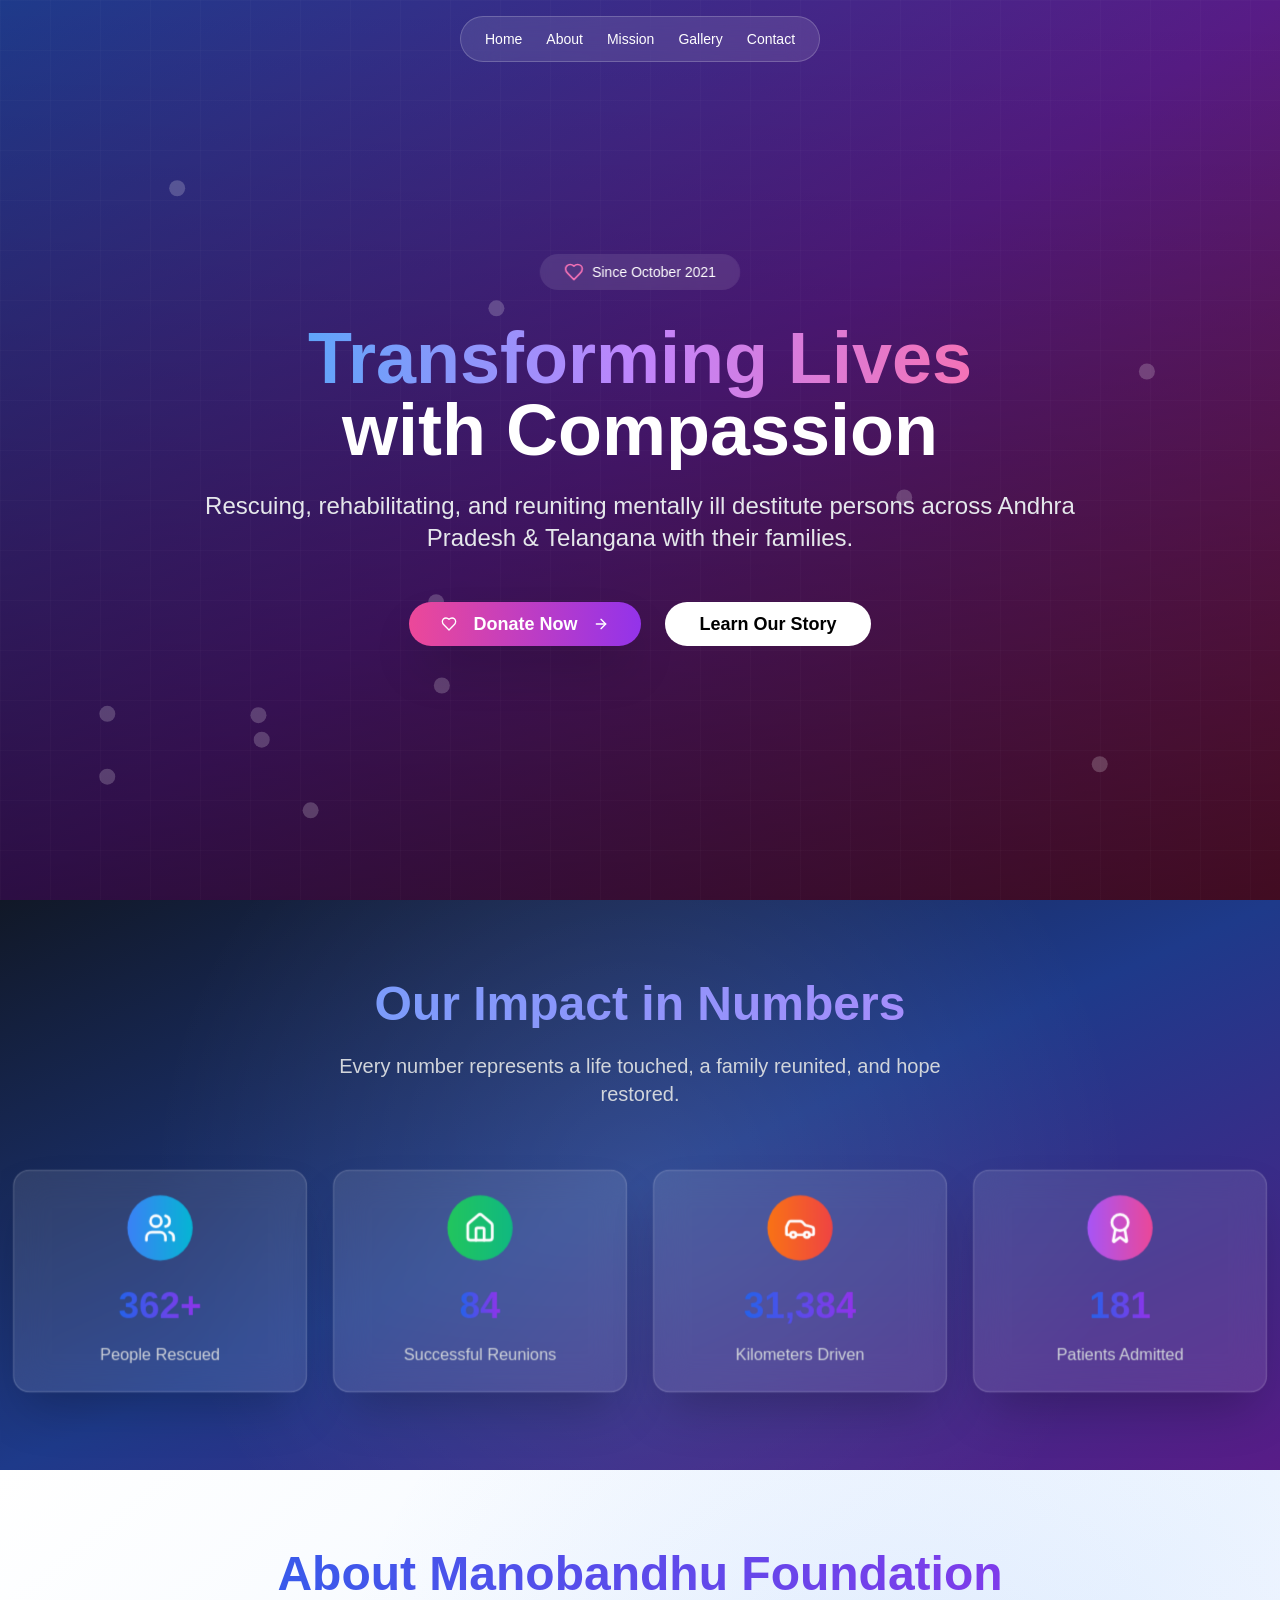
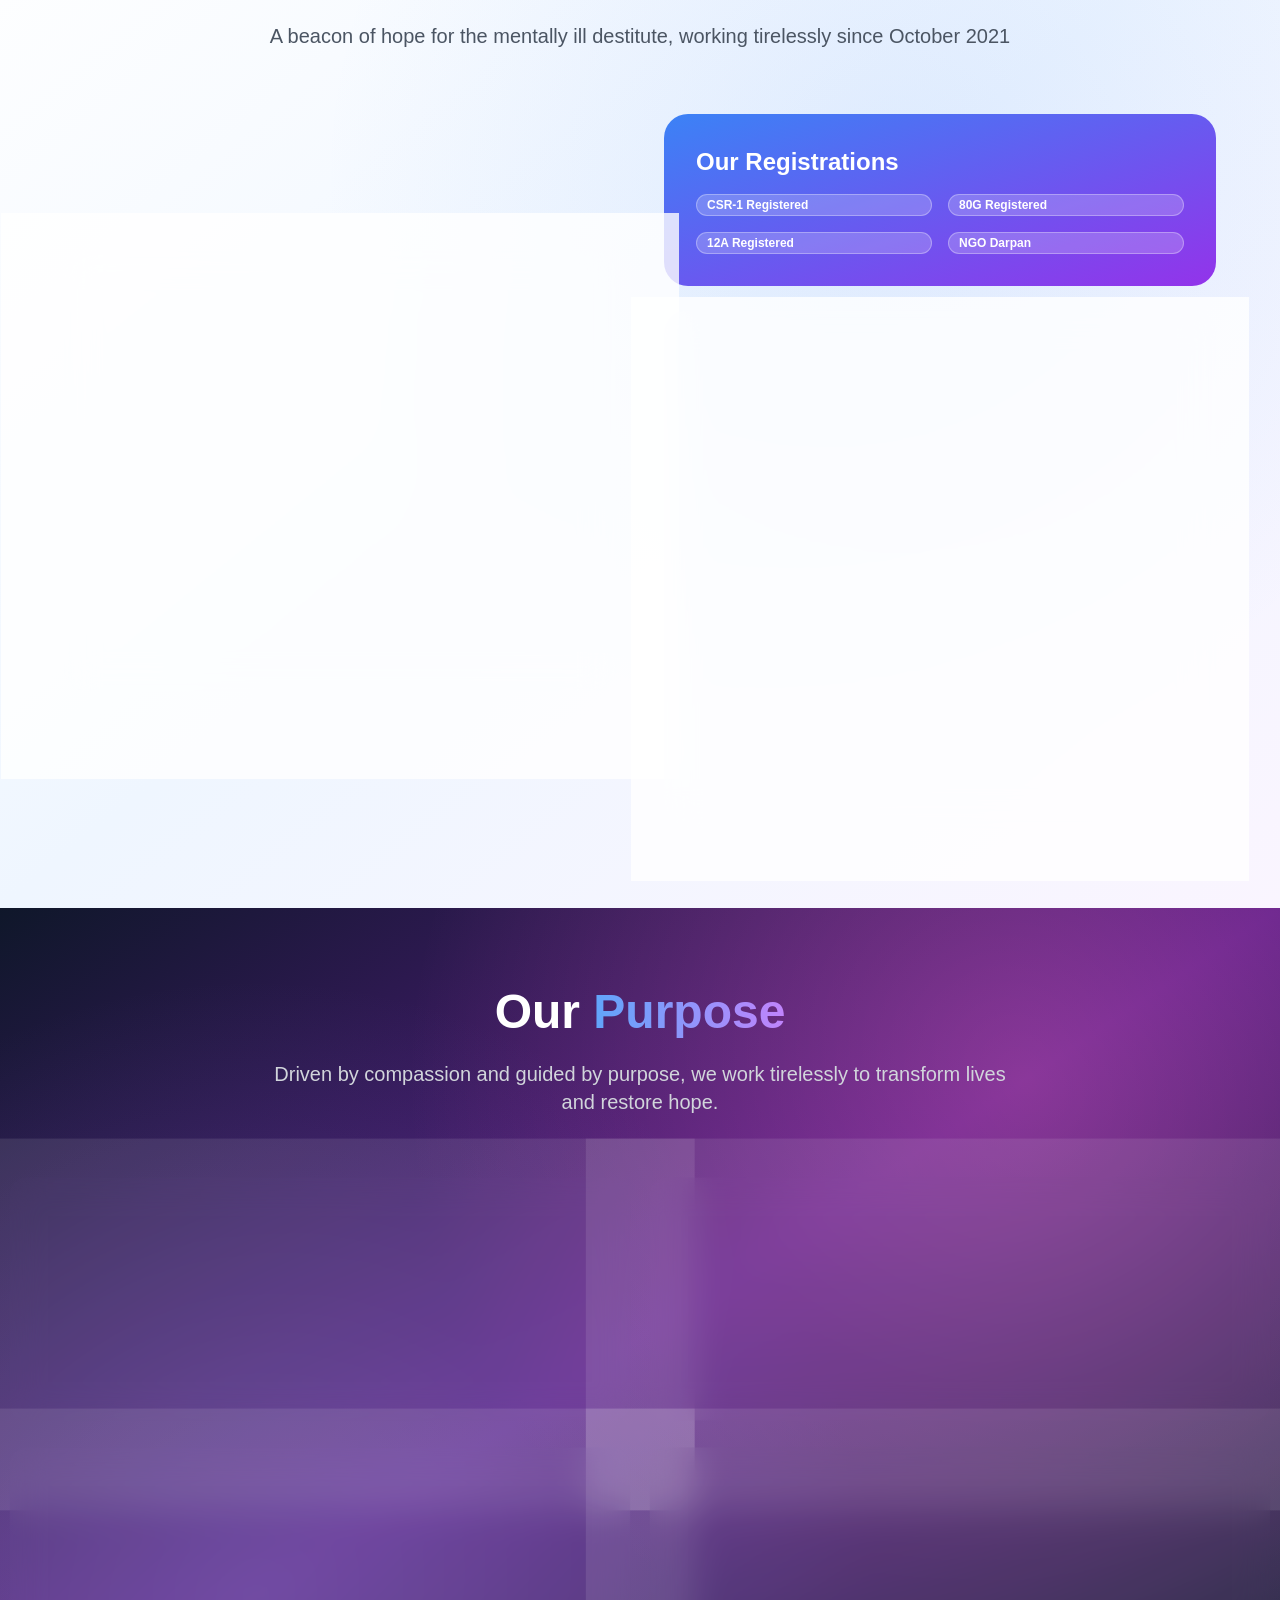
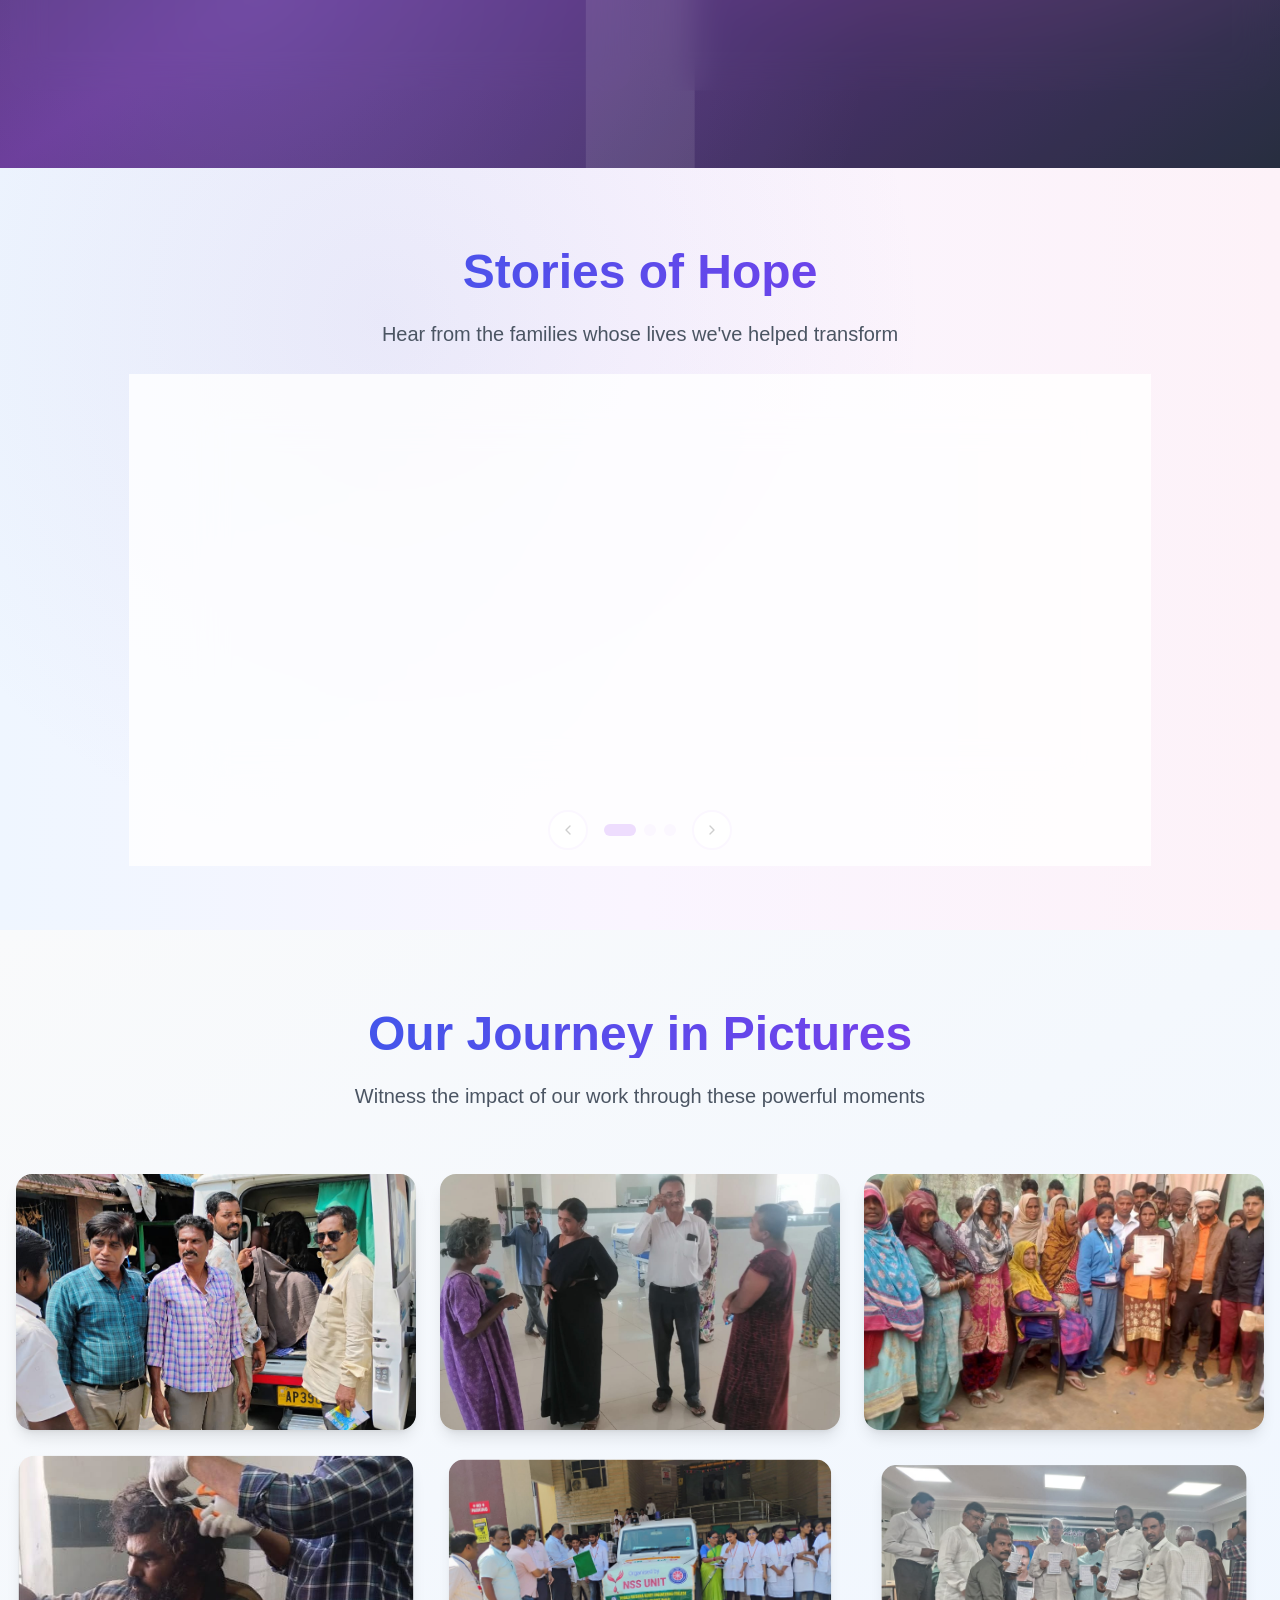
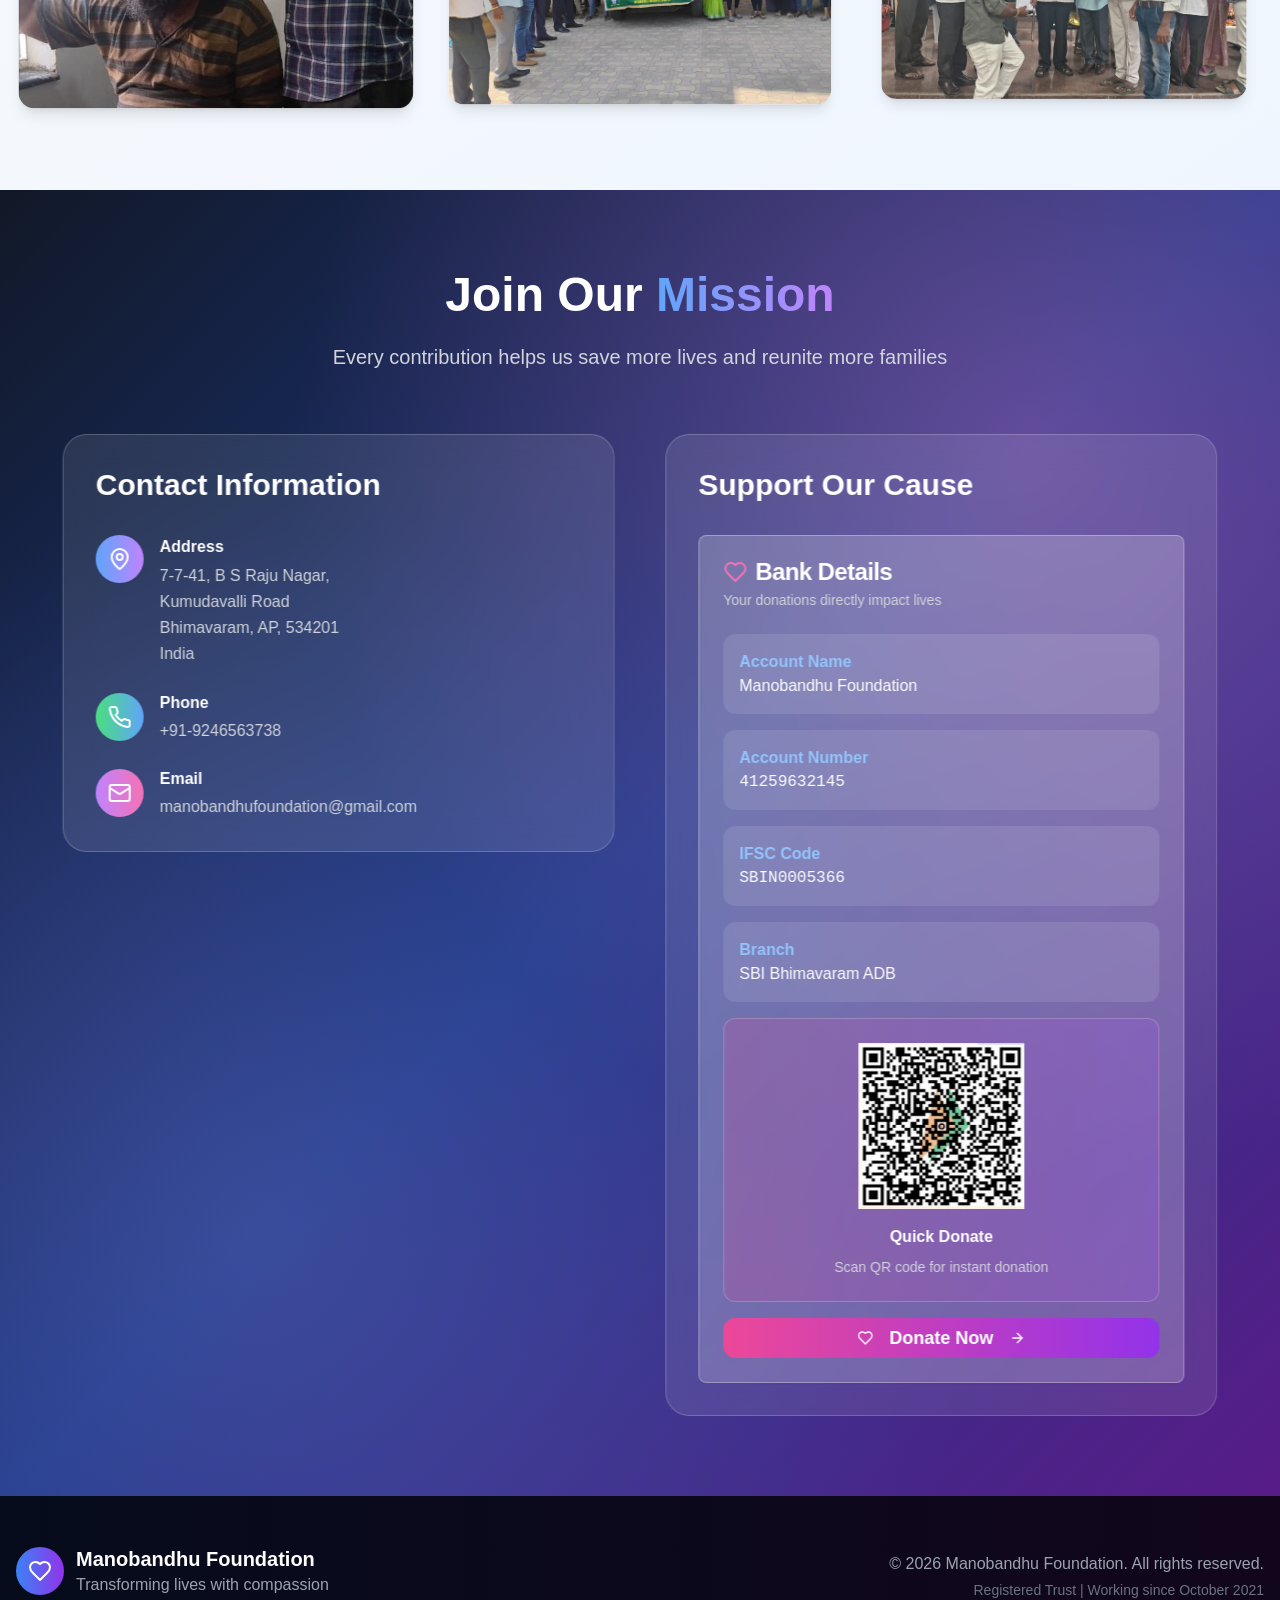
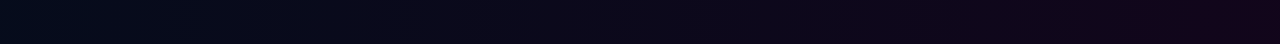
==== commit 611fff4a: "Added Google Analytics" ====
--- a/index.html
+++ b/index.html
@@ -1 +1,10 @@
-<!DOCTYPE html><html lang="en"><head><meta charSet="utf-8"/><meta name="viewport" content="width=device-width, initial-scale=1"/><link rel="preload" as="image" href="/SrikalhastiPickup.jpeg"/><link rel="preload" as="image" href="/WhatsApp Image 2025-04-24 at 11.25.01 PM (2).jpeg"/><link rel="preload" as="image" href="/WhatsApp Image 2025-04-26 at 4.56.17 PM (1).jpeg"/><link rel="preload" as="image" href="WhatsApp Image 2025-04-24 at 11.25.01 PM (1).jpeg"/><link rel="preload" as="image" href="WhatsApp Image 2025-04-24 at 10.29.44 PM.jpeg"/><link rel="preload" as="image" href="Pamphlet launch DChakrapani, with Manobandhu Regional Team Ananthapur (1).jpeg"/><link rel="preload" as="image" href="/image.png"/><link rel="stylesheet" href="/_next/static/css/15b143b66bfff40b.css" data-precedence="next"/><link rel="preload" as="script" fetchPriority="low" href="/_next/static/chunks/webpack-c81f7fd28659d64f.js"/><script src="/_next/static/chunks/fd9d1056-6922f449a204c2cc.js" async=""></script><script src="/_next/static/chunks/117-c4316584997c8e37.js" async=""></script><script src="/_next/static/chunks/main-app-c92a61f63b24b42c.js" async=""></script><script src="/_next/static/chunks/634-1522972f3a5283b7.js" async=""></script><script src="/_next/static/chunks/app/page-29eac138284bd2b2.js" async=""></script><title>ManoBandhu</title><meta name="description" content="Created by Vishal"/><script src="/_next/static/chunks/polyfills-42372ed130431b0a.js" noModule=""></script></head><body><div class="min-h-screen"><nav class="fixed top-4 left-1/2 transform -translate-x-1/2 z-50 bg-white/10 backdrop-blur-lg rounded-full px-6 py-3 border border-white/20"><div class="flex items-center space-x-6"><a class="text-white hover:text-blue-300 transition-colors text-sm font-medium" href="#hero">Home</a><a class="text-white hover:text-blue-300 transition-colors text-sm font-medium" href="#about">About</a><a class="text-white hover:text-blue-300 transition-colors text-sm font-medium" href="#mission">Mission</a><a class="text-white hover:text-blue-300 transition-colors text-sm font-medium" href="#gallery">Gallery</a><a class="text-white hover:text-blue-300 transition-colors text-sm font-medium" href="#contact">Contact</a></div></nav><section class="relative min-h-screen flex items-center justify-center overflow-hidden"><div class="absolute inset-0 bg-gradient-to-br from-blue-900 via-purple-900 to-pink-900"><div class="absolute inset-0 bg-gradient-to-t from-black/50 to-transparent"></div></div><div class="absolute inset-0 opacity-20"><div class="h-full w-full bg-[linear-gradient(rgba(255,255,255,0.1)_1px,transparent_1px),linear-gradient(90deg,rgba(255,255,255,0.1)_1px,transparent_1px)] bg-[size:50px_50px]"></div></div><div class="relative z-10 container mx-auto px-4 text-center text-white"><div style="opacity:0;transform:translateY(50px)"><div class="inline-flex items-center space-x-2 bg-white/10 backdrop-blur-sm rounded-full px-6 py-2 mb-8" style="transform:scale(0)"><svg xmlns="http://www.w3.org/2000/svg" width="24" height="24" viewBox="0 0 24 24" fill="none" stroke="currentColor" stroke-width="2" stroke-linecap="round" stroke-linejoin="round" class="lucide lucide-heart h-5 w-5 text-pink-400"><path d="M19 14c1.49-1.46 3-3.21 3-5.5A5.5 5.5 0 0 0 16.5 3c-1.76 0-3 .5-4.5 2-1.5-1.5-2.74-2-4.5-2A5.5 5.5 0 0 0 2 8.5c0 2.3 1.5 4.05 3 5.5l7 7Z"></path></svg><span class="text-sm font-medium">Since October 2021</span></div><h1 class="text-5xl md:text-7xl font-bold mb-6 leading-tight" style="opacity:0;transform:translateY(30px)"><span class="bg-gradient-to-r from-blue-400 via-purple-400 to-pink-400 bg-clip-text text-transparent">Transforming Lives</span><br/><span class="text-white" style="opacity:0">with Compassion</span></h1><p class="text-xl md:text-2xl mb-12 max-w-4xl mx-auto text-gray-200 leading-relaxed" style="opacity:0;transform:translateY(20px)">Rescuing, rehabilitating, and reuniting mentally ill destitute persons across Andhra Pradesh &amp; Telangana with their families.</p><div class="flex flex-col sm:flex-row gap-6 justify-center" style="opacity:0;transform:translateY(20px)"><div tabindex="0"><button class="inline-flex items-center justify-center gap-2 whitespace-nowrap ring-offset-background transition-colors focus-visible:outline-none focus-visible:ring-2 focus-visible:ring-ring focus-visible:ring-offset-2 disabled:pointer-events-none disabled:opacity-50 [&amp;_svg]:pointer-events-none [&amp;_svg]:size-4 [&amp;_svg]:shrink-0 bg-primary hover:bg-primary/90 h-11 bg-gradient-to-r from-pink-500 to-purple-600 hover:from-pink-600 hover:to-purple-700 text-white border-0 px-8 py-4 text-lg font-semibold rounded-full shadow-2xl"><svg xmlns="http://www.w3.org/2000/svg" width="24" height="24" viewBox="0 0 24 24" fill="none" stroke="currentColor" stroke-width="2" stroke-linecap="round" stroke-linejoin="round" class="lucide lucide-heart mr-2 h-6 w-6"><path d="M19 14c1.49-1.46 3-3.21 3-5.5A5.5 5.5 0 0 0 16.5 3c-1.76 0-3 .5-4.5 2-1.5-1.5-2.74-2-4.5-2A5.5 5.5 0 0 0 2 8.5c0 2.3 1.5 4.05 3 5.5l7 7Z"></path></svg><a href="#donate">Donate Now</a><svg xmlns="http://www.w3.org/2000/svg" width="24" height="24" viewBox="0 0 24 24" fill="none" stroke="currentColor" stroke-width="2" stroke-linecap="round" stroke-linejoin="round" class="lucide lucide-arrow-right ml-2 h-6 w-6"><path d="M5 12h14"></path><path d="m12 5 7 7-7 7"></path></svg></button></div><div tabindex="0"><button class="inline-flex items-center justify-center gap-2 whitespace-nowrap ring-offset-background transition-colors focus-visible:outline-none focus-visible:ring-2 focus-visible:ring-ring focus-visible:ring-offset-2 disabled:pointer-events-none disabled:opacity-50 [&amp;_svg]:pointer-events-none [&amp;_svg]:size-4 [&amp;_svg]:shrink-0 bg-background h-11 border-2 border-white/30 text-black hover:text-white hover:bg-white/10 backdrop-blur-sm px-8 py-4 text-lg font-semibold rounded-full">Learn Our Story</button></div></div></div></div></section><section class="py-20 bg-gradient-to-br from-gray-900 via-blue-900 to-purple-900 relative overflow-hidden"><div class="absolute inset-0 bg-[radial-gradient(circle_at_50%_50%,rgba(255,255,255,0.1),transparent_70%)]"></div><div class="container mx-auto px-4 relative z-10"><div class="text-center mb-16" style="opacity:0;transform:translateY(50px)"><h2 class="text-4xl md:text-5xl font-bold mb-6 bg-gradient-to-r from-blue-400 to-purple-400 bg-clip-text text-transparent">Our Impact in Numbers</h2><p class="text-xl text-gray-300 max-w-2xl mx-auto">Every number represents a life touched, a family reunited, and hope restored.</p></div><div class="grid grid-cols-1 md:grid-cols-2 lg:grid-cols-4 gap-8"><div style="opacity:0;transform:translateY(50px)"><div class="relative h-full" style="transform-style:preserve-3d;perspective:1000px"><div class="bg-white/10 backdrop-blur-lg rounded-2xl p-6 shadow-2xl border border-white/20" style="transform:translateZ(20px)"><div class="text-center"><div class="bg-gradient-to-r from-blue-500 to-cyan-500 p-4 rounded-full w-16 h-16 mx-auto mb-6 flex items-center justify-center"><svg xmlns="http://www.w3.org/2000/svg" width="24" height="24" viewBox="0 0 24 24" fill="none" stroke="currentColor" stroke-width="2" stroke-linecap="round" stroke-linejoin="round" class="lucide lucide-users h-8 w-8 text-white"><path d="M16 21v-2a4 4 0 0 0-4-4H6a4 4 0 0 0-4 4v2"></path><circle cx="9" cy="7" r="4"></circle><path d="M22 21v-2a4 4 0 0 0-3-3.87"></path><path d="M16 3.13a4 4 0 0 1 0 7.75"></path></svg></div><div class="mb-4"><span class="font-bold text-4xl bg-gradient-to-r from-blue-600 to-purple-600 bg-clip-text text-transparent" style="opacity:0;transform:translateY(20px)">0<!-- -->+</span></div><p class="text-gray-300 font-medium">People Rescued</p></div></div></div></div><div style="opacity:0;transform:translateY(50px)"><div class="relative h-full" style="transform-style:preserve-3d;perspective:1000px"><div class="bg-white/10 backdrop-blur-lg rounded-2xl p-6 shadow-2xl border border-white/20" style="transform:translateZ(20px)"><div class="text-center"><div class="bg-gradient-to-r from-green-500 to-emerald-500 p-4 rounded-full w-16 h-16 mx-auto mb-6 flex items-center justify-center"><svg xmlns="http://www.w3.org/2000/svg" width="24" height="24" viewBox="0 0 24 24" fill="none" stroke="currentColor" stroke-width="2" stroke-linecap="round" stroke-linejoin="round" class="lucide lucide-house h-8 w-8 text-white"><path d="M15 21v-8a1 1 0 0 0-1-1h-4a1 1 0 0 0-1 1v8"></path><path d="M3 10a2 2 0 0 1 .709-1.528l7-5.999a2 2 0 0 1 2.582 0l7 5.999A2 2 0 0 1 21 10v9a2 2 0 0 1-2 2H5a2 2 0 0 1-2-2z"></path></svg></div><div class="mb-4"><span class="font-bold text-4xl bg-gradient-to-r from-blue-600 to-purple-600 bg-clip-text text-transparent" style="opacity:0;transform:translateY(20px)">0</span></div><p class="text-gray-300 font-medium">Successful Reunions</p></div></div></div></div><div style="opacity:0;transform:translateY(50px)"><div class="relative h-full" style="transform-style:preserve-3d;perspective:1000px"><div class="bg-white/10 backdrop-blur-lg rounded-2xl p-6 shadow-2xl border border-white/20" style="transform:translateZ(20px)"><div class="text-center"><div class="bg-gradient-to-r from-orange-500 to-red-500 p-4 rounded-full w-16 h-16 mx-auto mb-6 flex items-center justify-center"><svg xmlns="http://www.w3.org/2000/svg" width="24" height="24" viewBox="0 0 24 24" fill="none" stroke="currentColor" stroke-width="2" stroke-linecap="round" stroke-linejoin="round" class="lucide lucide-car h-8 w-8 text-white"><path d="M19 17h2c.6 0 1-.4 1-1v-3c0-.9-.7-1.7-1.5-1.9C18.7 10.6 16 10 16 10s-1.3-1.4-2.2-2.3c-.5-.4-1.1-.7-1.8-.7H5c-.6 0-1.1.4-1.4.9l-1.4 2.9A3.7 3.7 0 0 0 2 12v4c0 .6.4 1 1 1h2"></path><circle cx="7" cy="17" r="2"></circle><path d="M9 17h6"></path><circle cx="17" cy="17" r="2"></circle></svg></div><div class="mb-4"><span class="font-bold text-4xl bg-gradient-to-r from-blue-600 to-purple-600 bg-clip-text text-transparent" style="opacity:0;transform:translateY(20px)">0</span></div><p class="text-gray-300 font-medium">Kilometers Driven</p></div></div></div></div><div style="opacity:0;transform:translateY(50px)"><div class="relative h-full" style="transform-style:preserve-3d;perspective:1000px"><div class="bg-white/10 backdrop-blur-lg rounded-2xl p-6 shadow-2xl border border-white/20" style="transform:translateZ(20px)"><div class="text-center"><div class="bg-gradient-to-r from-purple-500 to-pink-500 p-4 rounded-full w-16 h-16 mx-auto mb-6 flex items-center justify-center"><svg xmlns="http://www.w3.org/2000/svg" width="24" height="24" viewBox="0 0 24 24" fill="none" stroke="currentColor" stroke-width="2" stroke-linecap="round" stroke-linejoin="round" class="lucide lucide-award h-8 w-8 text-white"><path d="m15.477 12.89 1.515 8.526a.5.5 0 0 1-.81.47l-3.58-2.687a1 1 0 0 0-1.197 0l-3.586 2.686a.5.5 0 0 1-.81-.469l1.514-8.526"></path><circle cx="12" cy="8" r="6"></circle></svg></div><div class="mb-4"><span class="font-bold text-4xl bg-gradient-to-r from-blue-600 to-purple-600 bg-clip-text text-transparent" style="opacity:0;transform:translateY(20px)">0</span></div><p class="text-gray-300 font-medium">Patients Admitted</p></div></div></div></div></div></div></section><section id="about" class="py-20 bg-gradient-to-br from-white via-blue-50 to-purple-50 relative overflow-hidden"><div class="absolute inset-0 bg-[radial-gradient(circle_at_70%_30%,rgba(59,130,246,0.1),transparent_50%)]"></div><div class="container mx-auto px-4 relative z-10"><div class="max-w-6xl mx-auto"><div class="text-center mb-16" style="opacity:0;transform:translateY(50px)"><h2 class="text-4xl md:text-5xl font-bold mb-6 bg-gradient-to-r from-blue-600 to-purple-600 bg-clip-text text-transparent">About Manobandhu Foundation</h2><p class="text-xl text-gray-600 max-w-3xl mx-auto">A beacon of hope for the mentally ill destitute, working tirelessly since October 2021</p></div><div class="grid lg:grid-cols-2 gap-12 items-center"><div style="opacity:0;transform:translateX(-50px)"><div class="bg-white/80 backdrop-blur-lg rounded-3xl p-8 shadow-2xl border border-white/20"><h3 class="text-3xl font-bold mb-6 text-gray-900">Our Journey</h3><div class="space-y-6"><p class="text-gray-700 leading-relaxed">&#x27;Manobandhu&#x27; began as a campaign to rehabilitate wandering mentally ill destitute persons, starting operations on 26th October 2021. Our mission is to connect these vulnerable individuals with existing mental care facilities for proper rehabilitation.</p><p class="text-gray-700 leading-relaxed">Registered as a trust on 27th June 2022, we work closely with state functionaries across both Telugu states to ensure every person receives the care and support they desperately need.</p><div class="grid grid-cols-2 gap-4"><div class="text-center p-4 bg-blue-50 rounded-xl"><div class="text-2xl font-bold text-blue-600">2021</div><div class="text-sm text-gray-600">Founded</div></div><div class="text-center p-4 bg-green-50 rounded-xl"><div class="text-2xl font-bold text-green-600">2022</div><div class="text-sm text-gray-600">Registered</div></div></div></div></div></div><div class="space-y-6" style="opacity:0;transform:translateX(50px)"><div class="bg-gradient-to-br from-blue-500 to-purple-600 rounded-3xl p-8 text-white"><h3 class="text-2xl font-bold mb-4">Our Registrations</h3><div class="grid grid-cols-2 gap-4"><div class="inline-flex items-center rounded-full border px-2.5 py-0.5 text-xs font-semibold transition-colors focus:outline-none focus:ring-2 focus:ring-ring focus:ring-offset-2 hover:bg-secondary/80 bg-white/20 text-white border-white/30">CSR-1 Registered</div><div class="inline-flex items-center rounded-full border px-2.5 py-0.5 text-xs font-semibold transition-colors focus:outline-none focus:ring-2 focus:ring-ring focus:ring-offset-2 hover:bg-secondary/80 bg-white/20 text-white border-white/30">80G Registered</div><div class="inline-flex items-center rounded-full border px-2.5 py-0.5 text-xs font-semibold transition-colors focus:outline-none focus:ring-2 focus:ring-ring focus:ring-offset-2 hover:bg-secondary/80 bg-white/20 text-white border-white/30">12A Registered</div><div class="inline-flex items-center rounded-full border px-2.5 py-0.5 text-xs font-semibold transition-colors focus:outline-none focus:ring-2 focus:ring-ring focus:ring-offset-2 hover:bg-secondary/80 bg-white/20 text-white border-white/30">NGO Darpan</div></div></div><div class="bg-white/80 backdrop-blur-lg rounded-3xl p-8 shadow-xl border border-white/20"><h3 class="text-2xl font-bold mb-6 text-gray-900">Our Trustees</h3><div class="space-y-3"><div class="flex items-center space-x-3 p-3 bg-gray-50 rounded-xl" style="opacity:0;transform:translateX(20px)"><div class="w-8 h-8 bg-gradient-to-r from-blue-400 to-purple-400 rounded-full flex items-center justify-center"><svg xmlns="http://www.w3.org/2000/svg" width="24" height="24" viewBox="0 0 24 24" fill="none" stroke="currentColor" stroke-width="2" stroke-linecap="round" stroke-linejoin="round" class="lucide lucide-users h-4 w-4 text-white"><path d="M16 21v-2a4 4 0 0 0-4-4H6a4 4 0 0 0-4 4v2"></path><circle cx="9" cy="7" r="4"></circle><path d="M22 21v-2a4 4 0 0 0-3-3.87"></path><path d="M16 3.13a4 4 0 0 1 0 7.75"></path></svg></div><span class="text-gray-700 font-medium">C. Anjaneya Reddy, IPS (Retd)</span></div><div class="flex items-center space-x-3 p-3 bg-gray-50 rounded-xl" style="opacity:0;transform:translateX(20px)"><div class="w-8 h-8 bg-gradient-to-r from-blue-400 to-purple-400 rounded-full flex items-center justify-center"><svg xmlns="http://www.w3.org/2000/svg" width="24" height="24" viewBox="0 0 24 24" fill="none" stroke="currentColor" stroke-width="2" stroke-linecap="round" stroke-linejoin="round" class="lucide lucide-users h-4 w-4 text-white"><path d="M16 21v-2a4 4 0 0 0-4-4H6a4 4 0 0 0-4 4v2"></path><circle cx="9" cy="7" r="4"></circle><path d="M22 21v-2a4 4 0 0 0-3-3.87"></path><path d="M16 3.13a4 4 0 0 1 0 7.75"></path></svg></div><span class="text-gray-700 font-medium">A. Jeya Kallam, IAS (Retd)</span></div><div class="flex items-center space-x-3 p-3 bg-gray-50 rounded-xl" style="opacity:0;transform:translateX(20px)"><div class="w-8 h-8 bg-gradient-to-r from-blue-400 to-purple-400 rounded-full flex items-center justify-center"><svg xmlns="http://www.w3.org/2000/svg" width="24" height="24" viewBox="0 0 24 24" fill="none" stroke="currentColor" stroke-width="2" stroke-linecap="round" stroke-linejoin="round" class="lucide lucide-users h-4 w-4 text-white"><path d="M16 21v-2a4 4 0 0 0-4-4H6a4 4 0 0 0-4 4v2"></path><circle cx="9" cy="7" r="4"></circle><path d="M22 21v-2a4 4 0 0 0-3-3.87"></path><path d="M16 3.13a4 4 0 0 1 0 7.75"></path></svg></div><span class="text-gray-700 font-medium">D. Chakrapani, IAS (Retd)</span></div><div class="flex items-center space-x-3 p-3 bg-gray-50 rounded-xl" style="opacity:0;transform:translateX(20px)"><div class="w-8 h-8 bg-gradient-to-r from-blue-400 to-purple-400 rounded-full flex items-center justify-center"><svg xmlns="http://www.w3.org/2000/svg" width="24" height="24" viewBox="0 0 24 24" fill="none" stroke="currentColor" stroke-width="2" stroke-linecap="round" stroke-linejoin="round" class="lucide lucide-users h-4 w-4 text-white"><path d="M16 21v-2a4 4 0 0 0-4-4H6a4 4 0 0 0-4 4v2"></path><circle cx="9" cy="7" r="4"></circle><path d="M22 21v-2a4 4 0 0 0-3-3.87"></path><path d="M16 3.13a4 4 0 0 1 0 7.75"></path></svg></div><span class="text-gray-700 font-medium">Dr. Bharat Vatwani, Psychiatrist</span></div><div class="flex items-center space-x-3 p-3 bg-gray-50 rounded-xl" style="opacity:0;transform:translateX(20px)"><div class="w-8 h-8 bg-gradient-to-r from-blue-400 to-purple-400 rounded-full flex items-center justify-center"><svg xmlns="http://www.w3.org/2000/svg" width="24" height="24" viewBox="0 0 24 24" fill="none" stroke="currentColor" stroke-width="2" stroke-linecap="round" stroke-linejoin="round" class="lucide lucide-users h-4 w-4 text-white"><path d="M16 21v-2a4 4 0 0 0-4-4H6a4 4 0 0 0-4 4v2"></path><circle cx="9" cy="7" r="4"></circle><path d="M22 21v-2a4 4 0 0 0-3-3.87"></path><path d="M16 3.13a4 4 0 0 1 0 7.75"></path></svg></div><span class="text-gray-700 font-medium">Dr. Indla Ramasubba Reddy, Psychiatrist</span></div><div class="flex items-center space-x-3 p-3 bg-gray-50 rounded-xl" style="opacity:0;transform:translateX(20px)"><div class="w-8 h-8 bg-gradient-to-r from-blue-400 to-purple-400 rounded-full flex items-center justify-center"><svg xmlns="http://www.w3.org/2000/svg" width="24" height="24" viewBox="0 0 24 24" fill="none" stroke="currentColor" stroke-width="2" stroke-linecap="round" stroke-linejoin="round" class="lucide lucide-users h-4 w-4 text-white"><path d="M16 21v-2a4 4 0 0 0-4-4H6a4 4 0 0 0-4 4v2"></path><circle cx="9" cy="7" r="4"></circle><path d="M22 21v-2a4 4 0 0 0-3-3.87"></path><path d="M16 3.13a4 4 0 0 1 0 7.75"></path></svg></div><span class="text-gray-700 font-medium">B. Ramakrishnam Raju, Social Activist</span></div></div></div></div></div></div></div></section><section id="mission" class="py-20 bg-gradient-to-br from-slate-900 via-purple-900 to-slate-900 relative overflow-hidden"><div class="absolute inset-0"><div class="absolute inset-0 bg-[radial-gradient(circle_at_20%_80%,rgba(120,119,198,0.3),transparent_50%)]"></div><div class="absolute inset-0 bg-[radial-gradient(circle_at_80%_20%,rgba(255,119,198,0.3),transparent_50%)]"></div></div><div class="container mx-auto px-4 relative z-10"><div class="text-center mb-16" style="opacity:0;transform:translateY(50px)"><h2 class="text-4xl md:text-5xl font-bold mb-6 text-white">Our<!-- --> <span class="bg-gradient-to-r from-blue-400 to-purple-400 bg-clip-text text-transparent">Purpose</span></h2><p class="text-xl text-gray-300 max-w-3xl mx-auto">Driven by compassion and guided by purpose, we work tirelessly to transform lives and restore hope.</p></div><div class="grid grid-cols-1 md:grid-cols-2 gap-8"><div style="opacity:0;transform:translateY(50px)"><div class="relative h-full" style="transform-style:preserve-3d;perspective:1000px"><div class="bg-white/10 backdrop-blur-lg rounded-2xl p-6 shadow-2xl border border-white/20" style="transform:translateZ(20px)"><div class="text-center"><div class="bg-gradient-to-r from-blue-500 to-cyan-500 p-4 rounded-full w-16 h-16 mx-auto mb-6 flex items-center justify-center"><svg xmlns="http://www.w3.org/2000/svg" width="24" height="24" viewBox="0 0 24 24" fill="none" stroke="currentColor" stroke-width="2" stroke-linecap="round" stroke-linejoin="round" class="lucide lucide-eye h-8 w-8 text-white"><path d="M2.062 12.348a1 1 0 0 1 0-.696 10.75 10.75 0 0 1 19.876 0 1 1 0 0 1 0 .696 10.75 10.75 0 0 1-19.876 0"></path><circle cx="12" cy="12" r="3"></circle></svg></div><h3 class="text-2xl font-bold mb-4 text-white">Our Vision</h3><p class="text-gray-300 leading-relaxed">To make Telugu states a role model in rescue and rehabilitation of destitute persons, transforming lives through collaborative efforts.</p></div></div></div></div><div style="opacity:0;transform:translateY(50px)"><div class="relative h-full" style="transform-style:preserve-3d;perspective:1000px"><div class="bg-white/10 backdrop-blur-lg rounded-2xl p-6 shadow-2xl border border-white/20" style="transform:translateZ(20px)"><div class="text-center"><div class="bg-gradient-to-r from-green-500 to-emerald-500 p-4 rounded-full w-16 h-16 mx-auto mb-6 flex items-center justify-center"><svg xmlns="http://www.w3.org/2000/svg" width="24" height="24" viewBox="0 0 24 24" fill="none" stroke="currentColor" stroke-width="2" stroke-linecap="round" stroke-linejoin="round" class="lucide lucide-target h-8 w-8 text-white"><circle cx="12" cy="12" r="10"></circle><circle cx="12" cy="12" r="6"></circle><circle cx="12" cy="12" r="2"></circle></svg></div><h3 class="text-2xl font-bold mb-4 text-white">Our Mission</h3><p class="text-gray-300 leading-relaxed">Connect wandering mentally ill individuals with mental care facilities, working with state functionaries to ensure proper care and support.</p></div></div></div></div><div style="opacity:0;transform:translateY(50px)"><div class="relative h-full" style="transform-style:preserve-3d;perspective:1000px"><div class="bg-white/10 backdrop-blur-lg rounded-2xl p-6 shadow-2xl border border-white/20" style="transform:translateZ(20px)"><div class="text-center"><div class="bg-gradient-to-r from-pink-500 to-rose-500 p-4 rounded-full w-16 h-16 mx-auto mb-6 flex items-center justify-center"><svg xmlns="http://www.w3.org/2000/svg" width="24" height="24" viewBox="0 0 24 24" fill="none" stroke="currentColor" stroke-width="2" stroke-linecap="round" stroke-linejoin="round" class="lucide lucide-heart h-8 w-8 text-white"><path d="M19 14c1.49-1.46 3-3.21 3-5.5A5.5 5.5 0 0 0 16.5 3c-1.76 0-3 .5-4.5 2-1.5-1.5-2.74-2-4.5-2A5.5 5.5 0 0 0 2 8.5c0 2.3 1.5 4.05 3 5.5l7 7Z"></path></svg></div><h3 class="text-2xl font-bold mb-4 text-white">Our Values</h3><p class="text-gray-300 leading-relaxed">Compassion, dignity, and human rights guide every action we take in our mission to restore hope and reunite families.</p></div></div></div></div><div style="opacity:0;transform:translateY(50px)"><div class="relative h-full" style="transform-style:preserve-3d;perspective:1000px"><div class="bg-white/10 backdrop-blur-lg rounded-2xl p-6 shadow-2xl border border-white/20" style="transform:translateZ(20px)"><div class="text-center"><div class="bg-gradient-to-r from-purple-500 to-violet-500 p-4 rounded-full w-16 h-16 mx-auto mb-6 flex items-center justify-center"><svg xmlns="http://www.w3.org/2000/svg" width="24" height="24" viewBox="0 0 24 24" fill="none" stroke="currentColor" stroke-width="2" stroke-linecap="round" stroke-linejoin="round" class="lucide lucide-users h-8 w-8 text-white"><path d="M16 21v-2a4 4 0 0 0-4-4H6a4 4 0 0 0-4 4v2"></path><circle cx="9" cy="7" r="4"></circle><path d="M22 21v-2a4 4 0 0 0-3-3.87"></path><path d="M16 3.13a4 4 0 0 1 0 7.75"></path></svg></div><h3 class="text-2xl font-bold mb-4 text-white">Our Impact</h3><p class="text-gray-300 leading-relaxed">Empowering individuals to lead dignified lives while securing their fundamental human rights through comprehensive rehabilitation.</p></div></div></div></div></div></div></section><section class="py-20 bg-gradient-to-r from-blue-50 via-purple-50 to-pink-50 relative overflow-hidden"><div class="absolute inset-0 bg-[radial-gradient(circle_at_30%_20%,rgba(120,119,198,0.1),transparent_50%)]"></div><div class="container mx-auto px-4 relative z-10"><div class="text-center mb-16" style="opacity:0;transform:translateY(30px)"><h2 class="text-4xl md:text-5xl font-bold mb-6 bg-gradient-to-r from-blue-600 to-purple-600 bg-clip-text text-transparent">Stories of Hope</h2><p class="text-xl text-gray-600 max-w-2xl mx-auto">Hear from the families whose lives we&#x27;ve helped transform</p></div><div class="max-w-4xl mx-auto"><div class="relative"><div class="bg-white/80 backdrop-blur-lg rounded-3xl p-8 md:p-12 shadow-2xl border border-white/20" style="opacity:0;transform:translateX(100px)"><svg xmlns="http://www.w3.org/2000/svg" width="24" height="24" viewBox="0 0 24 24" fill="none" stroke="currentColor" stroke-width="2" stroke-linecap="round" stroke-linejoin="round" class="lucide lucide-quote h-12 w-12 text-purple-400 mb-6"><path d="M16 3a2 2 0 0 0-2 2v6a2 2 0 0 0 2 2 1 1 0 0 1 1 1v1a2 2 0 0 1-2 2 1 1 0 0 0-1 1v2a1 1 0 0 0 1 1 6 6 0 0 0 6-6V5a2 2 0 0 0-2-2z"></path><path d="M5 3a2 2 0 0 0-2 2v6a2 2 0 0 0 2 2 1 1 0 0 1 1 1v1a2 2 0 0 1-2 2 1 1 0 0 0-1 1v2a1 1 0 0 0 1 1 6 6 0 0 0 6-6V5a2 2 0 0 0-2-2z"></path></svg><p class="text-xl md:text-2xl text-gray-700 mb-8 leading-relaxed italic">&quot;<!-- -->Manobandhu Foundation gave us hope when we had lost all. They found our brother after 3 years and brought him back to us. We are forever grateful.<!-- -->&quot;</p><div class="flex items-center space-x-4"><div class="w-12 h-12 bg-gradient-to-r from-blue-400 to-purple-400 rounded-full flex items-center justify-center"><span class="text-white font-bold text-lg">P</span></div><div><p class="font-semibold text-gray-900">Priya Sharma</p><p class="text-gray-600">Sister of rescued person</p><p class="text-sm text-gray-500">Hyderabad, Telangana</p></div></div></div><div class="flex justify-center items-center mt-8 space-x-4"><button class="inline-flex items-center justify-center gap-2 whitespace-nowrap text-sm font-medium ring-offset-background transition-colors focus-visible:outline-none focus-visible:ring-2 focus-visible:ring-ring focus-visible:ring-offset-2 disabled:pointer-events-none disabled:opacity-50 [&amp;_svg]:pointer-events-none [&amp;_svg]:size-4 [&amp;_svg]:shrink-0 bg-background hover:text-accent-foreground h-10 w-10 rounded-full border-2 border-purple-200 hover:bg-purple-100"><svg xmlns="http://www.w3.org/2000/svg" width="24" height="24" viewBox="0 0 24 24" fill="none" stroke="currentColor" stroke-width="2" stroke-linecap="round" stroke-linejoin="round" class="lucide lucide-chevron-left h-5 w-5"><path d="m15 18-6-6 6-6"></path></svg></button><div class="flex space-x-2"><button class="w-3 h-3 rounded-full transition-all duration-300 bg-purple-500 w-8"></button><button class="w-3 h-3 rounded-full transition-all duration-300 bg-purple-200 hover:bg-purple-300"></button><button class="w-3 h-3 rounded-full transition-all duration-300 bg-purple-200 hover:bg-purple-300"></button></div><button class="inline-flex items-center justify-center gap-2 whitespace-nowrap text-sm font-medium ring-offset-background transition-colors focus-visible:outline-none focus-visible:ring-2 focus-visible:ring-ring focus-visible:ring-offset-2 disabled:pointer-events-none disabled:opacity-50 [&amp;_svg]:pointer-events-none [&amp;_svg]:size-4 [&amp;_svg]:shrink-0 bg-background hover:text-accent-foreground h-10 w-10 rounded-full border-2 border-purple-200 hover:bg-purple-100"><svg xmlns="http://www.w3.org/2000/svg" width="24" height="24" viewBox="0 0 24 24" fill="none" stroke="currentColor" stroke-width="2" stroke-linecap="round" stroke-linejoin="round" class="lucide lucide-chevron-right h-5 w-5"><path d="m9 18 6-6-6-6"></path></svg></button></div></div></div></div></section><section id="gallery" class="py-20 bg-gradient-to-br from-gray-50 to-blue-50"><div class="container mx-auto px-4"><div class="text-center mb-16" style="opacity:0;transform:translateY(30px)"><h2 class="text-4xl md:text-5xl font-bold mb-6 bg-gradient-to-r from-blue-600 to-purple-600 bg-clip-text text-transparent">Our Journey in Pictures</h2><p class="text-xl text-gray-600 max-w-2xl mx-auto">Witness the impact of our work through these powerful moments</p></div><div class="grid grid-cols-1 md:grid-cols-2 lg:grid-cols-3 gap-6"><div class="cursor-pointer group" style="opacity:0;transform:scale(0.8)"><div class="relative overflow-hidden rounded-2xl shadow-lg"><img src="/SrikalhastiPickup.jpeg" alt="Rescue operation in Telugu states" width="600" height="400" class="w-full h-64 object-cover transition-transform duration-300 group-hover:scale-110"/><div class="absolute inset-0 bg-gradient-to-t from-black/70 via-transparent to-transparent opacity-0 group-hover:opacity-100 transition-opacity duration-300"><div class="absolute bottom-4 left-4 right-4 text-white"><h3 class="font-bold text-lg mb-1">Rescue Operations</h3><p class="text-sm text-gray-200">Our team conducting rescue operations across Telugu states</p></div></div></div></div><div class="cursor-pointer group" style="opacity:0;transform:scale(0.8)"><div class="relative overflow-hidden rounded-2xl shadow-lg"><img src="/WhatsApp Image 2025-04-24 at 11.25.01 PM (2).jpeg" alt="Patient care and rehabilitation" width="600" height="400" class="w-full h-64 object-cover transition-transform duration-300 group-hover:scale-110"/><div class="absolute inset-0 bg-gradient-to-t from-black/70 via-transparent to-transparent opacity-0 group-hover:opacity-100 transition-opacity duration-300"><div class="absolute bottom-4 left-4 right-4 text-white"><h3 class="font-bold text-lg mb-1">Care &amp; Rehabilitation</h3><p class="text-sm text-gray-200">Providing compassionate care and medical attention</p></div></div></div></div><div class="cursor-pointer group" style="opacity:0;transform:scale(0.8)"><div class="relative overflow-hidden rounded-2xl shadow-lg"><img src="/WhatsApp Image 2025-04-26 at 4.56.17 PM (1).jpeg" alt="Family reunion moment" width="600" height="400" class="w-full h-64 object-cover transition-transform duration-300 group-hover:scale-110"/><div class="absolute inset-0 bg-gradient-to-t from-black/70 via-transparent to-transparent opacity-0 group-hover:opacity-100 transition-opacity duration-300"><div class="absolute bottom-4 left-4 right-4 text-white"><h3 class="font-bold text-lg mb-1">Family Reunions</h3><p class="text-sm text-gray-200">Emotional moments of families being reunited</p></div></div></div></div><div class="cursor-pointer group" style="opacity:0;transform:scale(0.8)"><div class="relative overflow-hidden rounded-2xl shadow-lg"><img src="WhatsApp Image 2025-04-24 at 11.25.01 PM (1).jpeg" alt="Medical treatment" width="600" height="400" class="w-full h-64 object-cover transition-transform duration-300 group-hover:scale-110"/><div class="absolute inset-0 bg-gradient-to-t from-black/70 via-transparent to-transparent opacity-0 group-hover:opacity-100 transition-opacity duration-300"><div class="absolute bottom-4 left-4 right-4 text-white"><h3 class="font-bold text-lg mb-1">Medical Care</h3><p class="text-sm text-gray-200">Professional medical treatment and support</p></div></div></div></div><div class="cursor-pointer group" style="opacity:0;transform:scale(0.8)"><div class="relative overflow-hidden rounded-2xl shadow-lg"><img src="WhatsApp Image 2025-04-24 at 10.29.44 PM.jpeg" alt="Team at work" width="600" height="400" class="w-full h-64 object-cover transition-transform duration-300 group-hover:scale-110"/><div class="absolute inset-0 bg-gradient-to-t from-black/70 via-transparent to-transparent opacity-0 group-hover:opacity-100 transition-opacity duration-300"><div class="absolute bottom-4 left-4 right-4 text-white"><h3 class="font-bold text-lg mb-1">Our Team</h3><p class="text-sm text-gray-200">Dedicated volunteers and staff working tirelessly</p></div></div></div></div><div class="cursor-pointer group" style="opacity:0;transform:scale(0.8)"><div class="relative overflow-hidden rounded-2xl shadow-lg"><img src="Pamphlet launch DChakrapani, with Manobandhu Regional Team Ananthapur (1).jpeg" alt="Success story" width="600" height="400" class="w-full h-64 object-cover transition-transform duration-300 group-hover:scale-110"/><div class="absolute inset-0 bg-gradient-to-t from-black/70 via-transparent to-transparent opacity-0 group-hover:opacity-100 transition-opacity duration-300"><div class="absolute bottom-4 left-4 right-4 text-white"><h3 class="font-bold text-lg mb-1">Success Stories</h3><p class="text-sm text-gray-200">Celebrating successful rehabilitations and reunions</p></div></div></div></div></div></div></section><section id="contact" class="py-20 bg-gradient-to-br from-gray-900 via-blue-900 to-purple-900 relative overflow-hidden"><div class="absolute inset-0"><div class="absolute inset-0 bg-[radial-gradient(circle_at_20%_80%,rgba(120,119,198,0.3),transparent_50%)]"></div><div class="absolute inset-0 bg-[radial-gradient(circle_at_80%_20%,rgba(255,119,198,0.3),transparent_50%)]"></div></div><div class="container mx-auto px-4 relative z-10"><div class="text-center mb-16" style="opacity:0;transform:translateY(50px)"><h2 class="text-4xl md:text-5xl font-bold mb-6 text-white">Join Our<!-- --> <span class="bg-gradient-to-r from-blue-400 to-purple-400 bg-clip-text text-transparent">Mission</span></h2><p class="text-xl text-gray-300 max-w-2xl mx-auto">Every contribution helps us save more lives and reunite more families</p></div><div class="grid grid-cols-1 lg:grid-cols-2 gap-12 max-w-6xl mx-auto"><div style="opacity:0;transform:translateX(-50px)"><div class="bg-white/10 backdrop-blur-lg rounded-3xl p-8 border border-white/20"><h3 class="text-3xl font-bold mb-8 text-white">Contact Information</h3><div class="space-y-6"><div class="flex items-start space-x-4"><div class="bg-gradient-to-r from-blue-400 to-purple-400 p-3 rounded-full"><svg xmlns="http://www.w3.org/2000/svg" width="24" height="24" viewBox="0 0 24 24" fill="none" stroke="currentColor" stroke-width="2" stroke-linecap="round" stroke-linejoin="round" class="lucide lucide-map-pin h-6 w-6 text-white"><path d="M20 10c0 4.993-5.539 10.193-7.399 11.799a1 1 0 0 1-1.202 0C9.539 20.193 4 14.993 4 10a8 8 0 0 1 16 0"></path><circle cx="12" cy="10" r="3"></circle></svg></div><div><p class="font-semibold text-white mb-1">Address</p><p class="text-gray-300 leading-relaxed">7-7-41, B S Raju Nagar,<br/>Kumudavalli Road<br/>Bhimavaram, AP, 534201<br/>India</p></div></div><div class="flex items-center space-x-4"><div class="bg-gradient-to-r from-green-400 to-blue-400 p-3 rounded-full"><svg xmlns="http://www.w3.org/2000/svg" width="24" height="24" viewBox="0 0 24 24" fill="none" stroke="currentColor" stroke-width="2" stroke-linecap="round" stroke-linejoin="round" class="lucide lucide-phone h-6 w-6 text-white"><path d="M22 16.92v3a2 2 0 0 1-2.18 2 19.79 19.79 0 0 1-8.63-3.07 19.5 19.5 0 0 1-6-6 19.79 19.79 0 0 1-3.07-8.67A2 2 0 0 1 4.11 2h3a2 2 0 0 1 2 1.72 12.84 12.84 0 0 0 .7 2.81 2 2 0 0 1-.45 2.11L8.09 9.91a16 16 0 0 0 6 6l1.27-1.27a2 2 0 0 1 2.11-.45 12.84 12.84 0 0 0 2.81.7A2 2 0 0 1 22 16.92z"></path></svg></div><div><p class="font-semibold text-white mb-1">Phone</p><p class="text-gray-300">+91-9246563738</p></div></div><div class="flex items-center space-x-4"><div class="bg-gradient-to-r from-purple-400 to-pink-400 p-3 rounded-full"><svg xmlns="http://www.w3.org/2000/svg" width="24" height="24" viewBox="0 0 24 24" fill="none" stroke="currentColor" stroke-width="2" stroke-linecap="round" stroke-linejoin="round" class="lucide lucide-mail h-6 w-6 text-white"><rect width="20" height="16" x="2" y="4" rx="2"></rect><path d="m22 7-8.97 5.7a1.94 1.94 0 0 1-2.06 0L2 7"></path></svg></div><div><p class="font-semibold text-white mb-1">Email</p><p class="text-gray-300">manobandhufoundation@gmail.com</p></div></div></div></div></div><div style="opacity:0;transform:translateX(50px)"><div id="donate" class="bg-white/10 backdrop-blur-lg rounded-3xl p-8 border border-white/20"><h3 class="text-3xl font-bold mb-8 text-white">Support Our Cause</h3><div class="rounded-lg border shadow-sm bg-white/20 border-white/30 text-white"><div class="flex flex-col space-y-1.5 p-6"><div class="text-2xl font-semibold leading-none tracking-tight text-white flex items-center"><svg xmlns="http://www.w3.org/2000/svg" width="24" height="24" viewBox="0 0 24 24" fill="none" stroke="currentColor" stroke-width="2" stroke-linecap="round" stroke-linejoin="round" class="lucide lucide-heart mr-2 h-6 w-6 text-pink-400"><path d="M19 14c1.49-1.46 3-3.21 3-5.5A5.5 5.5 0 0 0 16.5 3c-1.76 0-3 .5-4.5 2-1.5-1.5-2.74-2-4.5-2A5.5 5.5 0 0 0 2 8.5c0 2.3 1.5 4.05 3 5.5l7 7Z"></path></svg>Bank Details</div><div class="text-sm text-gray-300">Your donations directly impact lives</div></div><div class="p-6 pt-0 space-y-4"><div class="grid grid-cols-1 gap-4"><div class="bg-white/10 p-4 rounded-xl"><p class="font-semibold text-blue-300">Account Name</p><p class="text-white">Manobandhu Foundation</p></div><div class="bg-white/10 p-4 rounded-xl"><p class="font-semibold text-blue-300">Account Number</p><p class="text-white font-mono">41259632145</p></div><div class="bg-white/10 p-4 rounded-xl"><p class="font-semibold text-blue-300">IFSC Code</p><p class="text-white font-mono">SBIN0005366</p></div><div class="bg-white/10 p-4 rounded-xl"><p class="font-semibold text-blue-300">Branch</p><p class="text-white">SBI Bhimavaram ADB</p></div></div><div class="bg-gradient-to-r from-pink-500/20 to-purple-500/20 p-6 rounded-xl text-center border border-white/20"><img src="/image.png" class="h-100 w-100 mx-auto mb-4 text-white"/><p class="text-white font-semibold mb-2">Quick Donate</p><p class="text-gray-300 text-sm">Scan QR code for instant donation</p></div><div tabindex="0"><button class="inline-flex items-center justify-center gap-2 whitespace-nowrap ring-offset-background transition-colors focus-visible:outline-none focus-visible:ring-2 focus-visible:ring-ring focus-visible:ring-offset-2 disabled:pointer-events-none disabled:opacity-50 [&amp;_svg]:pointer-events-none [&amp;_svg]:size-4 [&amp;_svg]:shrink-0 bg-primary hover:bg-primary/90 h-10 px-4 w-full bg-gradient-to-r from-pink-500 to-purple-600 hover:from-pink-600 hover:to-purple-700 text-white border-0 py-4 text-lg font-semibold rounded-xl"><svg xmlns="http://www.w3.org/2000/svg" width="24" height="24" viewBox="0 0 24 24" fill="none" stroke="currentColor" stroke-width="2" stroke-linecap="round" stroke-linejoin="round" class="lucide lucide-heart mr-2 h-5 w-5"><path d="M19 14c1.49-1.46 3-3.21 3-5.5A5.5 5.5 0 0 0 16.5 3c-1.76 0-3 .5-4.5 2-1.5-1.5-2.74-2-4.5-2A5.5 5.5 0 0 0 2 8.5c0 2.3 1.5 4.05 3 5.5l7 7Z"></path></svg>Donate Now<svg xmlns="http://www.w3.org/2000/svg" width="24" height="24" viewBox="0 0 24 24" fill="none" stroke="currentColor" stroke-width="2" stroke-linecap="round" stroke-linejoin="round" class="lucide lucide-arrow-right ml-2 h-5 w-5"><path d="M5 12h14"></path><path d="m12 5 7 7-7 7"></path></svg></button></div></div></div></div></div></div></div></section><footer class="bg-black text-white py-12 relative overflow-hidden"><div class="absolute inset-0 bg-gradient-to-r from-blue-900/20 to-purple-900/20"></div><div class="container mx-auto px-4 relative z-10"><div class="flex flex-col md:flex-row justify-between items-center"><div class="flex items-center space-x-3 mb-6 md:mb-0" style="opacity:0;transform:translateY(20px)"><div class="bg-gradient-to-r from-blue-500 to-purple-600 p-3 rounded-full"><svg xmlns="http://www.w3.org/2000/svg" width="24" height="24" viewBox="0 0 24 24" fill="none" stroke="currentColor" stroke-width="2" stroke-linecap="round" stroke-linejoin="round" class="lucide lucide-heart h-6 w-6 text-white"><path d="M19 14c1.49-1.46 3-3.21 3-5.5A5.5 5.5 0 0 0 16.5 3c-1.76 0-3 .5-4.5 2-1.5-1.5-2.74-2-4.5-2A5.5 5.5 0 0 0 2 8.5c0 2.3 1.5 4.05 3 5.5l7 7Z"></path></svg></div><div><h3 class="text-xl font-bold">Manobandhu Foundation</h3><p class="text-gray-400">Transforming lives with compassion</p></div></div><div class="text-center md:text-right" style="opacity:0;transform:translateY(20px)"><p class="text-gray-400 mb-1">© <!-- -->2025<!-- --> Manobandhu Foundation. All rights reserved.</p><p class="text-gray-500 text-sm">Registered Trust | Working since October 2021</p></div></div></div></footer></div><script src="/_next/static/chunks/webpack-c81f7fd28659d64f.js" async=""></script><script>(self.__next_f=self.__next_f||[]).push([0]);self.__next_f.push([2,null])</script><script>self.__next_f.push([1,"1:HL[\"/_next/static/css/15b143b66bfff40b.css\",\"style\"]\n"])</script><script>self.__next_f.push([1,"2:I[2846,[],\"\"]\n4:I[9107,[],\"ClientPageRoot\"]\n5:I[3505,[\"634\",\"static/chunks/634-1522972f3a5283b7.js\",\"931\",\"static/chunks/app/page-29eac138284bd2b2.js\"],\"default\",1]\n6:I[4707,[],\"\"]\n7:I[6423,[],\"\"]\n9:I[1060,[],\"\"]\na:[]\n0:[\"$\",\"$L2\",null,{\"buildId\":\"Uv_sTrtENa3EFeR8DR7-y\",\"assetPrefix\":\"\",\"urlParts\":[\"\",\"\"],\"initialTree\":[\"\",{\"children\":[\"__PAGE__\",{}]},\"$undefined\",\"$undefined\",true],\"initialSeedData\":[\"\",{\"children\":[\"__PAGE__\",{},[[\"$L3\",[\"$\",\"$L4\",null,{\"props\":{\"params\":{},\"searchParams\":{}},\"Component\":\"$5\"}],null],null],null]},[[[[\"$\",\"link\",\"0\",{\"rel\":\"stylesheet\",\"href\":\"/_next/static/css/15b143b66bfff40b.css\",\"precedence\":\"next\",\"crossOrigin\":\"$undefined\"}]],[\"$\",\"html\",null,{\"lang\":\"en\",\"children\":[\"$\",\"body\",null,{\"children\":[\"$\",\"$L6\",null,{\"parallelRouterKey\":\"children\",\"segmentPath\":[\"children\"],\"error\":\"$undefined\",\"errorStyles\":\"$undefined\",\"errorScripts\":\"$undefined\",\"template\":[\"$\",\"$L7\",null,{}],\"templateStyles\":\"$undefined\",\"templateScripts\":\"$undefined\",\"notFound\":[[\"$\",\"title\",null,{\"children\":\"404: This page could not be found.\"}],[\"$\",\"div\",null,{\"style\":{\"fontFamily\":\"system-ui,\\\"Segoe UI\\\",Roboto,Helvetica,Arial,sans-serif,\\\"Apple Color Emoji\\\",\\\"Segoe UI Emoji\\\"\",\"height\":\"100vh\",\"textAlign\":\"center\",\"display\":\"flex\",\"flexDirection\":\"column\",\"alignItems\":\"center\",\"justifyContent\":\"center\"},\"children\":[\"$\",\"div\",null,{\"children\":[[\"$\",\"style\",null,{\"dangerouslySetInnerHTML\":{\"__html\":\"body{color:#000;background:#fff;margin:0}.next-error-h1{border-right:1px solid rgba(0,0,0,.3)}@media (prefers-color-scheme:dark){body{color:#fff;background:#000}.next-error-h1{border-right:1px solid rgba(255,255,255,.3)}}\"}}],[\"$\",\"h1\",null,{\"className\":\"next-error-h1\",\"style\":{\"display\":\"inline-block\",\"margin\":\"0 20px 0 0\",\"padding\":\"0 23px 0 0\",\"fontSize\":24,\"fontWeight\":500,\"verticalAlign\":\"top\",\"lineHeight\":\"49px\"},\"children\":\"404\"}],[\"$\",\"div\",null,{\"style\":{\"display\":\"inline-block\"},\"children\":[\"$\",\"h2\",null,{\"style\":{\"fontSize\":14,\"fontWeight\":400,\"lineHeight\":\"49px\",\"margin\":0},\"children\":\"This pag"])</script><script>self.__next_f.push([1,"e could not be found.\"}]}]]}]}]],\"notFoundStyles\":[]}]}]}]],null],null],\"couldBeIntercepted\":false,\"initialHead\":[null,\"$L8\"],\"globalErrorComponent\":\"$9\",\"missingSlots\":\"$Wa\"}]\n"])</script><script>self.__next_f.push([1,"8:[[\"$\",\"meta\",\"0\",{\"name\":\"viewport\",\"content\":\"width=device-width, initial-scale=1\"}],[\"$\",\"meta\",\"1\",{\"charSet\":\"utf-8\"}],[\"$\",\"title\",\"2\",{\"children\":\"ManoBandhu\"}],[\"$\",\"meta\",\"3\",{\"name\":\"description\",\"content\":\"Created by Vishal\"}]]\n3:null\n"])</script></body></html>+<!DOCTYPE html><html lang="en"><head><!-- Google tag (gtag.js) -->
+<script async src="https://www.googletagmanager.com/gtag/js?id=G-DHC1YE4E7M"></script>
+<script>
+  window.dataLayer = window.dataLayer || [];
+  function gtag(){dataLayer.push(arguments);}
+  gtag('js', new Date());
+
+  gtag('config', 'G-DHC1YE4E7M');
+</script>
+<meta charSet="utf-8"/><meta name="viewport" content="width=device-width, initial-scale=1"/><link rel="preload" as="image" href="/SrikalhastiPickup.jpeg"/><link rel="preload" as="image" href="/WhatsApp Image 2025-04-24 at 11.25.01 PM (2).jpeg"/><link rel="preload" as="image" href="/WhatsApp Image 2025-04-26 at 4.56.17 PM (1).jpeg"/><link rel="preload" as="image" href="WhatsApp Image 2025-04-24 at 11.25.01 PM (1).jpeg"/><link rel="preload" as="image" href="WhatsApp Image 2025-04-24 at 10.29.44 PM.jpeg"/><link rel="preload" as="image" href="Pamphlet launch DChakrapani, with Manobandhu Regional Team Ananthapur (1).jpeg"/><link rel="preload" as="image" href="/image.png"/><link rel="stylesheet" href="/_next/static/css/15b143b66bfff40b.css" data-precedence="next"/><link rel="preload" as="script" fetchPriority="low" href="/_next/static/chunks/webpack-c81f7fd28659d64f.js"/><script src="/_next/static/chunks/fd9d1056-6922f449a204c2cc.js" async=""></script><script src="/_next/static/chunks/117-c4316584997c8e37.js" async=""></script><script src="/_next/static/chunks/main-app-c92a61f63b24b42c.js" async=""></script><script src="/_next/static/chunks/634-1522972f3a5283b7.js" async=""></script><script src="/_next/static/chunks/app/page-29eac138284bd2b2.js" async=""></script><title>ManoBandhu</title><meta name="description" content="Created by Vishal"/><script src="/_next/static/chunks/polyfills-42372ed130431b0a.js" noModule=""></script></head><body><div class="min-h-screen"><nav class="fixed top-4 left-1/2 transform -translate-x-1/2 z-50 bg-white/10 backdrop-blur-lg rounded-full px-6 py-3 border border-white/20"><div class="flex items-center space-x-6"><a class="text-white hover:text-blue-300 transition-colors text-sm font-medium" href="#hero">Home</a><a class="text-white hover:text-blue-300 transition-colors text-sm font-medium" href="#about">About</a><a class="text-white hover:text-blue-300 transition-colors text-sm font-medium" href="#mission">Mission</a><a class="text-white hover:text-blue-300 transition-colors text-sm font-medium" href="#gallery">Gallery</a><a class="text-white hover:text-blue-300 transition-colors text-sm font-medium" href="#contact">Contact</a></div></nav><section class="relative min-h-screen flex items-center justify-center overflow-hidden"><div class="absolute inset-0 bg-gradient-to-br from-blue-900 via-purple-900 to-pink-900"><div class="absolute inset-0 bg-gradient-to-t from-black/50 to-transparent"></div></div><div class="absolute inset-0 opacity-20"><div class="h-full w-full bg-[linear-gradient(rgba(255,255,255,0.1)_1px,transparent_1px),linear-gradient(90deg,rgba(255,255,255,0.1)_1px,transparent_1px)] bg-[size:50px_50px]"></div></div><div class="relative z-10 container mx-auto px-4 text-center text-white"><div style="opacity:0;transform:translateY(50px)"><div class="inline-flex items-center space-x-2 bg-white/10 backdrop-blur-sm rounded-full px-6 py-2 mb-8" style="transform:scale(0)"><svg xmlns="http://www.w3.org/2000/svg" width="24" height="24" viewBox="0 0 24 24" fill="none" stroke="currentColor" stroke-width="2" stroke-linecap="round" stroke-linejoin="round" class="lucide lucide-heart h-5 w-5 text-pink-400"><path d="M19 14c1.49-1.46 3-3.21 3-5.5A5.5 5.5 0 0 0 16.5 3c-1.76 0-3 .5-4.5 2-1.5-1.5-2.74-2-4.5-2A5.5 5.5 0 0 0 2 8.5c0 2.3 1.5 4.05 3 5.5l7 7Z"></path></svg><span class="text-sm font-medium">Since October 2021</span></div><h1 class="text-5xl md:text-7xl font-bold mb-6 leading-tight" style="opacity:0;transform:translateY(30px)"><span class="bg-gradient-to-r from-blue-400 via-purple-400 to-pink-400 bg-clip-text text-transparent">Transforming Lives</span><br/><span class="text-white" style="opacity:0">with Compassion</span></h1><p class="text-xl md:text-2xl mb-12 max-w-4xl mx-auto text-gray-200 leading-relaxed" style="opacity:0;transform:translateY(20px)">Rescuing, rehabilitating, and reuniting mentally ill destitute persons across Andhra Pradesh &amp; Telangana with their families.</p><div class="flex flex-col sm:flex-row gap-6 justify-center" style="opacity:0;transform:translateY(20px)"><div tabindex="0"><button class="inline-flex items-center justify-center gap-2 whitespace-nowrap ring-offset-background transition-colors focus-visible:outline-none focus-visible:ring-2 focus-visible:ring-ring focus-visible:ring-offset-2 disabled:pointer-events-none disabled:opacity-50 [&amp;_svg]:pointer-events-none [&amp;_svg]:size-4 [&amp;_svg]:shrink-0 bg-primary hover:bg-primary/90 h-11 bg-gradient-to-r from-pink-500 to-purple-600 hover:from-pink-600 hover:to-purple-700 text-white border-0 px-8 py-4 text-lg font-semibold rounded-full shadow-2xl"><svg xmlns="http://www.w3.org/2000/svg" width="24" height="24" viewBox="0 0 24 24" fill="none" stroke="currentColor" stroke-width="2" stroke-linecap="round" stroke-linejoin="round" class="lucide lucide-heart mr-2 h-6 w-6"><path d="M19 14c1.49-1.46 3-3.21 3-5.5A5.5 5.5 0 0 0 16.5 3c-1.76 0-3 .5-4.5 2-1.5-1.5-2.74-2-4.5-2A5.5 5.5 0 0 0 2 8.5c0 2.3 1.5 4.05 3 5.5l7 7Z"></path></svg><a href="#donate">Donate Now</a><svg xmlns="http://www.w3.org/2000/svg" width="24" height="24" viewBox="0 0 24 24" fill="none" stroke="currentColor" stroke-width="2" stroke-linecap="round" stroke-linejoin="round" class="lucide lucide-arrow-right ml-2 h-6 w-6"><path d="M5 12h14"></path><path d="m12 5 7 7-7 7"></path></svg></button></div><div tabindex="0"><button class="inline-flex items-center justify-center gap-2 whitespace-nowrap ring-offset-background transition-colors focus-visible:outline-none focus-visible:ring-2 focus-visible:ring-ring focus-visible:ring-offset-2 disabled:pointer-events-none disabled:opacity-50 [&amp;_svg]:pointer-events-none [&amp;_svg]:size-4 [&amp;_svg]:shrink-0 bg-background h-11 border-2 border-white/30 text-black hover:text-white hover:bg-white/10 backdrop-blur-sm px-8 py-4 text-lg font-semibold rounded-full">Learn Our Story</button></div></div></div></div></section><section class="py-20 bg-gradient-to-br from-gray-900 via-blue-900 to-purple-900 relative overflow-hidden"><div class="absolute inset-0 bg-[radial-gradient(circle_at_50%_50%,rgba(255,255,255,0.1),transparent_70%)]"></div><div class="container mx-auto px-4 relative z-10"><div class="text-center mb-16" style="opacity:0;transform:translateY(50px)"><h2 class="text-4xl md:text-5xl font-bold mb-6 bg-gradient-to-r from-blue-400 to-purple-400 bg-clip-text text-transparent">Our Impact in Numbers</h2><p class="text-xl text-gray-300 max-w-2xl mx-auto">Every number represents a life touched, a family reunited, and hope restored.</p></div><div class="grid grid-cols-1 md:grid-cols-2 lg:grid-cols-4 gap-8"><div style="opacity:0;transform:translateY(50px)"><div class="relative h-full" style="transform-style:preserve-3d;perspective:1000px"><div class="bg-white/10 backdrop-blur-lg rounded-2xl p-6 shadow-2xl border border-white/20" style="transform:translateZ(20px)"><div class="text-center"><div class="bg-gradient-to-r from-blue-500 to-cyan-500 p-4 rounded-full w-16 h-16 mx-auto mb-6 flex items-center justify-center"><svg xmlns="http://www.w3.org/2000/svg" width="24" height="24" viewBox="0 0 24 24" fill="none" stroke="currentColor" stroke-width="2" stroke-linecap="round" stroke-linejoin="round" class="lucide lucide-users h-8 w-8 text-white"><path d="M16 21v-2a4 4 0 0 0-4-4H6a4 4 0 0 0-4 4v2"></path><circle cx="9" cy="7" r="4"></circle><path d="M22 21v-2a4 4 0 0 0-3-3.87"></path><path d="M16 3.13a4 4 0 0 1 0 7.75"></path></svg></div><div class="mb-4"><span class="font-bold text-4xl bg-gradient-to-r from-blue-600 to-purple-600 bg-clip-text text-transparent" style="opacity:0;transform:translateY(20px)">0<!-- -->+</span></div><p class="text-gray-300 font-medium">People Rescued</p></div></div></div></div><div style="opacity:0;transform:translateY(50px)"><div class="relative h-full" style="transform-style:preserve-3d;perspective:1000px"><div class="bg-white/10 backdrop-blur-lg rounded-2xl p-6 shadow-2xl border border-white/20" style="transform:translateZ(20px)"><div class="text-center"><div class="bg-gradient-to-r from-green-500 to-emerald-500 p-4 rounded-full w-16 h-16 mx-auto mb-6 flex items-center justify-center"><svg xmlns="http://www.w3.org/2000/svg" width="24" height="24" viewBox="0 0 24 24" fill="none" stroke="currentColor" stroke-width="2" stroke-linecap="round" stroke-linejoin="round" class="lucide lucide-house h-8 w-8 text-white"><path d="M15 21v-8a1 1 0 0 0-1-1h-4a1 1 0 0 0-1 1v8"></path><path d="M3 10a2 2 0 0 1 .709-1.528l7-5.999a2 2 0 0 1 2.582 0l7 5.999A2 2 0 0 1 21 10v9a2 2 0 0 1-2 2H5a2 2 0 0 1-2-2z"></path></svg></div><div class="mb-4"><span class="font-bold text-4xl bg-gradient-to-r from-blue-600 to-purple-600 bg-clip-text text-transparent" style="opacity:0;transform:translateY(20px)">0</span></div><p class="text-gray-300 font-medium">Successful Reunions</p></div></div></div></div><div style="opacity:0;transform:translateY(50px)"><div class="relative h-full" style="transform-style:preserve-3d;perspective:1000px"><div class="bg-white/10 backdrop-blur-lg rounded-2xl p-6 shadow-2xl border border-white/20" style="transform:translateZ(20px)"><div class="text-center"><div class="bg-gradient-to-r from-orange-500 to-red-500 p-4 rounded-full w-16 h-16 mx-auto mb-6 flex items-center justify-center"><svg xmlns="http://www.w3.org/2000/svg" width="24" height="24" viewBox="0 0 24 24" fill="none" stroke="currentColor" stroke-width="2" stroke-linecap="round" stroke-linejoin="round" class="lucide lucide-car h-8 w-8 text-white"><path d="M19 17h2c.6 0 1-.4 1-1v-3c0-.9-.7-1.7-1.5-1.9C18.7 10.6 16 10 16 10s-1.3-1.4-2.2-2.3c-.5-.4-1.1-.7-1.8-.7H5c-.6 0-1.1.4-1.4.9l-1.4 2.9A3.7 3.7 0 0 0 2 12v4c0 .6.4 1 1 1h2"></path><circle cx="7" cy="17" r="2"></circle><path d="M9 17h6"></path><circle cx="17" cy="17" r="2"></circle></svg></div><div class="mb-4"><span class="font-bold text-4xl bg-gradient-to-r from-blue-600 to-purple-600 bg-clip-text text-transparent" style="opacity:0;transform:translateY(20px)">0</span></div><p class="text-gray-300 font-medium">Kilometers Driven</p></div></div></div></div><div style="opacity:0;transform:translateY(50px)"><div class="relative h-full" style="transform-style:preserve-3d;perspective:1000px"><div class="bg-white/10 backdrop-blur-lg rounded-2xl p-6 shadow-2xl border border-white/20" style="transform:translateZ(20px)"><div class="text-center"><div class="bg-gradient-to-r from-purple-500 to-pink-500 p-4 rounded-full w-16 h-16 mx-auto mb-6 flex items-center justify-center"><svg xmlns="http://www.w3.org/2000/svg" width="24" height="24" viewBox="0 0 24 24" fill="none" stroke="currentColor" stroke-width="2" stroke-linecap="round" stroke-linejoin="round" class="lucide lucide-award h-8 w-8 text-white"><path d="m15.477 12.89 1.515 8.526a.5.5 0 0 1-.81.47l-3.58-2.687a1 1 0 0 0-1.197 0l-3.586 2.686a.5.5 0 0 1-.81-.469l1.514-8.526"></path><circle cx="12" cy="8" r="6"></circle></svg></div><div class="mb-4"><span class="font-bold text-4xl bg-gradient-to-r from-blue-600 to-purple-600 bg-clip-text text-transparent" style="opacity:0;transform:translateY(20px)">0</span></div><p class="text-gray-300 font-medium">Patients Admitted</p></div></div></div></div></div></div></section><section id="about" class="py-20 bg-gradient-to-br from-white via-blue-50 to-purple-50 relative overflow-hidden"><div class="absolute inset-0 bg-[radial-gradient(circle_at_70%_30%,rgba(59,130,246,0.1),transparent_50%)]"></div><div class="container mx-auto px-4 relative z-10"><div class="max-w-6xl mx-auto"><div class="text-center mb-16" style="opacity:0;transform:translateY(50px)"><h2 class="text-4xl md:text-5xl font-bold mb-6 bg-gradient-to-r from-blue-600 to-purple-600 bg-clip-text text-transparent">About Manobandhu Foundation</h2><p class="text-xl text-gray-600 max-w-3xl mx-auto">A beacon of hope for the mentally ill destitute, working tirelessly since October 2021</p></div><div class="grid lg:grid-cols-2 gap-12 items-center"><div style="opacity:0;transform:translateX(-50px)"><div class="bg-white/80 backdrop-blur-lg rounded-3xl p-8 shadow-2xl border border-white/20"><h3 class="text-3xl font-bold mb-6 text-gray-900">Our Journey</h3><div class="space-y-6"><p class="text-gray-700 leading-relaxed">&#x27;Manobandhu&#x27; began as a campaign to rehabilitate wandering mentally ill destitute persons, starting operations on 26th October 2021. Our mission is to connect these vulnerable individuals with existing mental care facilities for proper rehabilitation.</p><p class="text-gray-700 leading-relaxed">Registered as a trust on 27th June 2022, we work closely with state functionaries across both Telugu states to ensure every person receives the care and support they desperately need.</p><div class="grid grid-cols-2 gap-4"><div class="text-center p-4 bg-blue-50 rounded-xl"><div class="text-2xl font-bold text-blue-600">2021</div><div class="text-sm text-gray-600">Founded</div></div><div class="text-center p-4 bg-green-50 rounded-xl"><div class="text-2xl font-bold text-green-600">2022</div><div class="text-sm text-gray-600">Registered</div></div></div></div></div></div><div class="space-y-6" style="opacity:0;transform:translateX(50px)"><div class="bg-gradient-to-br from-blue-500 to-purple-600 rounded-3xl p-8 text-white"><h3 class="text-2xl font-bold mb-4">Our Registrations</h3><div class="grid grid-cols-2 gap-4"><div class="inline-flex items-center rounded-full border px-2.5 py-0.5 text-xs font-semibold transition-colors focus:outline-none focus:ring-2 focus:ring-ring focus:ring-offset-2 hover:bg-secondary/80 bg-white/20 text-white border-white/30">CSR-1 Registered</div><div class="inline-flex items-center rounded-full border px-2.5 py-0.5 text-xs font-semibold transition-colors focus:outline-none focus:ring-2 focus:ring-ring focus:ring-offset-2 hover:bg-secondary/80 bg-white/20 text-white border-white/30">80G Registered</div><div class="inline-flex items-center rounded-full border px-2.5 py-0.5 text-xs font-semibold transition-colors focus:outline-none focus:ring-2 focus:ring-ring focus:ring-offset-2 hover:bg-secondary/80 bg-white/20 text-white border-white/30">12A Registered</div><div class="inline-flex items-center rounded-full border px-2.5 py-0.5 text-xs font-semibold transition-colors focus:outline-none focus:ring-2 focus:ring-ring focus:ring-offset-2 hover:bg-secondary/80 bg-white/20 text-white border-white/30">NGO Darpan</div></div></div><div class="bg-white/80 backdrop-blur-lg rounded-3xl p-8 shadow-xl border border-white/20"><h3 class="text-2xl font-bold mb-6 text-gray-900">Our Trustees</h3><div class="space-y-3"><div class="flex items-center space-x-3 p-3 bg-gray-50 rounded-xl" style="opacity:0;transform:translateX(20px)"><div class="w-8 h-8 bg-gradient-to-r from-blue-400 to-purple-400 rounded-full flex items-center justify-center"><svg xmlns="http://www.w3.org/2000/svg" width="24" height="24" viewBox="0 0 24 24" fill="none" stroke="currentColor" stroke-width="2" stroke-linecap="round" stroke-linejoin="round" class="lucide lucide-users h-4 w-4 text-white"><path d="M16 21v-2a4 4 0 0 0-4-4H6a4 4 0 0 0-4 4v2"></path><circle cx="9" cy="7" r="4"></circle><path d="M22 21v-2a4 4 0 0 0-3-3.87"></path><path d="M16 3.13a4 4 0 0 1 0 7.75"></path></svg></div><span class="text-gray-700 font-medium">C. Anjaneya Reddy, IPS (Retd)</span></div><div class="flex items-center space-x-3 p-3 bg-gray-50 rounded-xl" style="opacity:0;transform:translateX(20px)"><div class="w-8 h-8 bg-gradient-to-r from-blue-400 to-purple-400 rounded-full flex items-center justify-center"><svg xmlns="http://www.w3.org/2000/svg" width="24" height="24" viewBox="0 0 24 24" fill="none" stroke="currentColor" stroke-width="2" stroke-linecap="round" stroke-linejoin="round" class="lucide lucide-users h-4 w-4 text-white"><path d="M16 21v-2a4 4 0 0 0-4-4H6a4 4 0 0 0-4 4v2"></path><circle cx="9" cy="7" r="4"></circle><path d="M22 21v-2a4 4 0 0 0-3-3.87"></path><path d="M16 3.13a4 4 0 0 1 0 7.75"></path></svg></div><span class="text-gray-700 font-medium">A. Jeya Kallam, IAS (Retd)</span></div><div class="flex items-center space-x-3 p-3 bg-gray-50 rounded-xl" style="opacity:0;transform:translateX(20px)"><div class="w-8 h-8 bg-gradient-to-r from-blue-400 to-purple-400 rounded-full flex items-center justify-center"><svg xmlns="http://www.w3.org/2000/svg" width="24" height="24" viewBox="0 0 24 24" fill="none" stroke="currentColor" stroke-width="2" stroke-linecap="round" stroke-linejoin="round" class="lucide lucide-users h-4 w-4 text-white"><path d="M16 21v-2a4 4 0 0 0-4-4H6a4 4 0 0 0-4 4v2"></path><circle cx="9" cy="7" r="4"></circle><path d="M22 21v-2a4 4 0 0 0-3-3.87"></path><path d="M16 3.13a4 4 0 0 1 0 7.75"></path></svg></div><span class="text-gray-700 font-medium">D. Chakrapani, IAS (Retd)</span></div><div class="flex items-center space-x-3 p-3 bg-gray-50 rounded-xl" style="opacity:0;transform:translateX(20px)"><div class="w-8 h-8 bg-gradient-to-r from-blue-400 to-purple-400 rounded-full flex items-center justify-center"><svg xmlns="http://www.w3.org/2000/svg" width="24" height="24" viewBox="0 0 24 24" fill="none" stroke="currentColor" stroke-width="2" stroke-linecap="round" stroke-linejoin="round" class="lucide lucide-users h-4 w-4 text-white"><path d="M16 21v-2a4 4 0 0 0-4-4H6a4 4 0 0 0-4 4v2"></path><circle cx="9" cy="7" r="4"></circle><path d="M22 21v-2a4 4 0 0 0-3-3.87"></path><path d="M16 3.13a4 4 0 0 1 0 7.75"></path></svg></div><span class="text-gray-700 font-medium">Dr. Bharat Vatwani, Psychiatrist</span></div><div class="flex items-center space-x-3 p-3 bg-gray-50 rounded-xl" style="opacity:0;transform:translateX(20px)"><div class="w-8 h-8 bg-gradient-to-r from-blue-400 to-purple-400 rounded-full flex items-center justify-center"><svg xmlns="http://www.w3.org/2000/svg" width="24" height="24" viewBox="0 0 24 24" fill="none" stroke="currentColor" stroke-width="2" stroke-linecap="round" stroke-linejoin="round" class="lucide lucide-users h-4 w-4 text-white"><path d="M16 21v-2a4 4 0 0 0-4-4H6a4 4 0 0 0-4 4v2"></path><circle cx="9" cy="7" r="4"></circle><path d="M22 21v-2a4 4 0 0 0-3-3.87"></path><path d="M16 3.13a4 4 0 0 1 0 7.75"></path></svg></div><span class="text-gray-700 font-medium">Dr. Indla Ramasubba Reddy, Psychiatrist</span></div><div class="flex items-center space-x-3 p-3 bg-gray-50 rounded-xl" style="opacity:0;transform:translateX(20px)"><div class="w-8 h-8 bg-gradient-to-r from-blue-400 to-purple-400 rounded-full flex items-center justify-center"><svg xmlns="http://www.w3.org/2000/svg" width="24" height="24" viewBox="0 0 24 24" fill="none" stroke="currentColor" stroke-width="2" stroke-linecap="round" stroke-linejoin="round" class="lucide lucide-users h-4 w-4 text-white"><path d="M16 21v-2a4 4 0 0 0-4-4H6a4 4 0 0 0-4 4v2"></path><circle cx="9" cy="7" r="4"></circle><path d="M22 21v-2a4 4 0 0 0-3-3.87"></path><path d="M16 3.13a4 4 0 0 1 0 7.75"></path></svg></div><span class="text-gray-700 font-medium">B. Ramakrishnam Raju, Social Activist</span></div></div></div></div></div></div></div></section><section id="mission" class="py-20 bg-gradient-to-br from-slate-900 via-purple-900 to-slate-900 relative overflow-hidden"><div class="absolute inset-0"><div class="absolute inset-0 bg-[radial-gradient(circle_at_20%_80%,rgba(120,119,198,0.3),transparent_50%)]"></div><div class="absolute inset-0 bg-[radial-gradient(circle_at_80%_20%,rgba(255,119,198,0.3),transparent_50%)]"></div></div><div class="container mx-auto px-4 relative z-10"><div class="text-center mb-16" style="opacity:0;transform:translateY(50px)"><h2 class="text-4xl md:text-5xl font-bold mb-6 text-white">Our<!-- --> <span class="bg-gradient-to-r from-blue-400 to-purple-400 bg-clip-text text-transparent">Purpose</span></h2><p class="text-xl text-gray-300 max-w-3xl mx-auto">Driven by compassion and guided by purpose, we work tirelessly to transform lives and restore hope.</p></div><div class="grid grid-cols-1 md:grid-cols-2 gap-8"><div style="opacity:0;transform:translateY(50px)"><div class="relative h-full" style="transform-style:preserve-3d;perspective:1000px"><div class="bg-white/10 backdrop-blur-lg rounded-2xl p-6 shadow-2xl border border-white/20" style="transform:translateZ(20px)"><div class="text-center"><div class="bg-gradient-to-r from-blue-500 to-cyan-500 p-4 rounded-full w-16 h-16 mx-auto mb-6 flex items-center justify-center"><svg xmlns="http://www.w3.org/2000/svg" width="24" height="24" viewBox="0 0 24 24" fill="none" stroke="currentColor" stroke-width="2" stroke-linecap="round" stroke-linejoin="round" class="lucide lucide-eye h-8 w-8 text-white"><path d="M2.062 12.348a1 1 0 0 1 0-.696 10.75 10.75 0 0 1 19.876 0 1 1 0 0 1 0 .696 10.75 10.75 0 0 1-19.876 0"></path><circle cx="12" cy="12" r="3"></circle></svg></div><h3 class="text-2xl font-bold mb-4 text-white">Our Vision</h3><p class="text-gray-300 leading-relaxed">To make Telugu states a role model in rescue and rehabilitation of destitute persons, transforming lives through collaborative efforts.</p></div></div></div></div><div style="opacity:0;transform:translateY(50px)"><div class="relative h-full" style="transform-style:preserve-3d;perspective:1000px"><div class="bg-white/10 backdrop-blur-lg rounded-2xl p-6 shadow-2xl border border-white/20" style="transform:translateZ(20px)"><div class="text-center"><div class="bg-gradient-to-r from-green-500 to-emerald-500 p-4 rounded-full w-16 h-16 mx-auto mb-6 flex items-center justify-center"><svg xmlns="http://www.w3.org/2000/svg" width="24" height="24" viewBox="0 0 24 24" fill="none" stroke="currentColor" stroke-width="2" stroke-linecap="round" stroke-linejoin="round" class="lucide lucide-target h-8 w-8 text-white"><circle cx="12" cy="12" r="10"></circle><circle cx="12" cy="12" r="6"></circle><circle cx="12" cy="12" r="2"></circle></svg></div><h3 class="text-2xl font-bold mb-4 text-white">Our Mission</h3><p class="text-gray-300 leading-relaxed">Connect wandering mentally ill individuals with mental care facilities, working with state functionaries to ensure proper care and support.</p></div></div></div></div><div style="opacity:0;transform:translateY(50px)"><div class="relative h-full" style="transform-style:preserve-3d;perspective:1000px"><div class="bg-white/10 backdrop-blur-lg rounded-2xl p-6 shadow-2xl border border-white/20" style="transform:translateZ(20px)"><div class="text-center"><div class="bg-gradient-to-r from-pink-500 to-rose-500 p-4 rounded-full w-16 h-16 mx-auto mb-6 flex items-center justify-center"><svg xmlns="http://www.w3.org/2000/svg" width="24" height="24" viewBox="0 0 24 24" fill="none" stroke="currentColor" stroke-width="2" stroke-linecap="round" stroke-linejoin="round" class="lucide lucide-heart h-8 w-8 text-white"><path d="M19 14c1.49-1.46 3-3.21 3-5.5A5.5 5.5 0 0 0 16.5 3c-1.76 0-3 .5-4.5 2-1.5-1.5-2.74-2-4.5-2A5.5 5.5 0 0 0 2 8.5c0 2.3 1.5 4.05 3 5.5l7 7Z"></path></svg></div><h3 class="text-2xl font-bold mb-4 text-white">Our Values</h3><p class="text-gray-300 leading-relaxed">Compassion, dignity, and human rights guide every action we take in our mission to restore hope and reunite families.</p></div></div></div></div><div style="opacity:0;transform:translateY(50px)"><div class="relative h-full" style="transform-style:preserve-3d;perspective:1000px"><div class="bg-white/10 backdrop-blur-lg rounded-2xl p-6 shadow-2xl border border-white/20" style="transform:translateZ(20px)"><div class="text-center"><div class="bg-gradient-to-r from-purple-500 to-violet-500 p-4 rounded-full w-16 h-16 mx-auto mb-6 flex items-center justify-center"><svg xmlns="http://www.w3.org/2000/svg" width="24" height="24" viewBox="0 0 24 24" fill="none" stroke="currentColor" stroke-width="2" stroke-linecap="round" stroke-linejoin="round" class="lucide lucide-users h-8 w-8 text-white"><path d="M16 21v-2a4 4 0 0 0-4-4H6a4 4 0 0 0-4 4v2"></path><circle cx="9" cy="7" r="4"></circle><path d="M22 21v-2a4 4 0 0 0-3-3.87"></path><path d="M16 3.13a4 4 0 0 1 0 7.75"></path></svg></div><h3 class="text-2xl font-bold mb-4 text-white">Our Impact</h3><p class="text-gray-300 leading-relaxed">Empowering individuals to lead dignified lives while securing their fundamental human rights through comprehensive rehabilitation.</p></div></div></div></div></div></div></section><section class="py-20 bg-gradient-to-r from-blue-50 via-purple-50 to-pink-50 relative overflow-hidden"><div class="absolute inset-0 bg-[radial-gradient(circle_at_30%_20%,rgba(120,119,198,0.1),transparent_50%)]"></div><div class="container mx-auto px-4 relative z-10"><div class="text-center mb-16" style="opacity:0;transform:translateY(30px)"><h2 class="text-4xl md:text-5xl font-bold mb-6 bg-gradient-to-r from-blue-600 to-purple-600 bg-clip-text text-transparent">Stories of Hope</h2><p class="text-xl text-gray-600 max-w-2xl mx-auto">Hear from the families whose lives we&#x27;ve helped transform</p></div><div class="max-w-4xl mx-auto"><div class="relative"><div class="bg-white/80 backdrop-blur-lg rounded-3xl p-8 md:p-12 shadow-2xl border border-white/20" style="opacity:0;transform:translateX(100px)"><svg xmlns="http://www.w3.org/2000/svg" width="24" height="24" viewBox="0 0 24 24" fill="none" stroke="currentColor" stroke-width="2" stroke-linecap="round" stroke-linejoin="round" class="lucide lucide-quote h-12 w-12 text-purple-400 mb-6"><path d="M16 3a2 2 0 0 0-2 2v6a2 2 0 0 0 2 2 1 1 0 0 1 1 1v1a2 2 0 0 1-2 2 1 1 0 0 0-1 1v2a1 1 0 0 0 1 1 6 6 0 0 0 6-6V5a2 2 0 0 0-2-2z"></path><path d="M5 3a2 2 0 0 0-2 2v6a2 2 0 0 0 2 2 1 1 0 0 1 1 1v1a2 2 0 0 1-2 2 1 1 0 0 0-1 1v2a1 1 0 0 0 1 1 6 6 0 0 0 6-6V5a2 2 0 0 0-2-2z"></path></svg><p class="text-xl md:text-2xl text-gray-700 mb-8 leading-relaxed italic">&quot;<!-- -->Manobandhu Foundation gave us hope when we had lost all. They found our brother after 3 years and brought him back to us. We are forever grateful.<!-- -->&quot;</p><div class="flex items-center space-x-4"><div class="w-12 h-12 bg-gradient-to-r from-blue-400 to-purple-400 rounded-full flex items-center justify-center"><span class="text-white font-bold text-lg">P</span></div><div><p class="font-semibold text-gray-900">Priya Sharma</p><p class="text-gray-600">Sister of rescued person</p><p class="text-sm text-gray-500">Hyderabad, Telangana</p></div></div></div><div class="flex justify-center items-center mt-8 space-x-4"><button class="inline-flex items-center justify-center gap-2 whitespace-nowrap text-sm font-medium ring-offset-background transition-colors focus-visible:outline-none focus-visible:ring-2 focus-visible:ring-ring focus-visible:ring-offset-2 disabled:pointer-events-none disabled:opacity-50 [&amp;_svg]:pointer-events-none [&amp;_svg]:size-4 [&amp;_svg]:shrink-0 bg-background hover:text-accent-foreground h-10 w-10 rounded-full border-2 border-purple-200 hover:bg-purple-100"><svg xmlns="http://www.w3.org/2000/svg" width="24" height="24" viewBox="0 0 24 24" fill="none" stroke="currentColor" stroke-width="2" stroke-linecap="round" stroke-linejoin="round" class="lucide lucide-chevron-left h-5 w-5"><path d="m15 18-6-6 6-6"></path></svg></button><div class="flex space-x-2"><button class="w-3 h-3 rounded-full transition-all duration-300 bg-purple-500 w-8"></button><button class="w-3 h-3 rounded-full transition-all duration-300 bg-purple-200 hover:bg-purple-300"></button><button class="w-3 h-3 rounded-full transition-all duration-300 bg-purple-200 hover:bg-purple-300"></button></div><button class="inline-flex items-center justify-center gap-2 whitespace-nowrap text-sm font-medium ring-offset-background transition-colors focus-visible:outline-none focus-visible:ring-2 focus-visible:ring-ring focus-visible:ring-offset-2 disabled:pointer-events-none disabled:opacity-50 [&amp;_svg]:pointer-events-none [&amp;_svg]:size-4 [&amp;_svg]:shrink-0 bg-background hover:text-accent-foreground h-10 w-10 rounded-full border-2 border-purple-200 hover:bg-purple-100"><svg xmlns="http://www.w3.org/2000/svg" width="24" height="24" viewBox="0 0 24 24" fill="none" stroke="currentColor" stroke-width="2" stroke-linecap="round" stroke-linejoin="round" class="lucide lucide-chevron-right h-5 w-5"><path d="m9 18 6-6-6-6"></path></svg></button></div></div></div></div></section><section id="gallery" class="py-20 bg-gradient-to-br from-gray-50 to-blue-50"><div class="container mx-auto px-4"><div class="text-center mb-16" style="opacity:0;transform:translateY(30px)"><h2 class="text-4xl md:text-5xl font-bold mb-6 bg-gradient-to-r from-blue-600 to-purple-600 bg-clip-text text-transparent">Our Journey in Pictures</h2><p class="text-xl text-gray-600 max-w-2xl mx-auto">Witness the impact of our work through these powerful moments</p></div><div class="grid grid-cols-1 md:grid-cols-2 lg:grid-cols-3 gap-6"><div class="cursor-pointer group" style="opacity:0;transform:scale(0.8)"><div class="relative overflow-hidden rounded-2xl shadow-lg"><img src="/SrikalhastiPickup.jpeg" alt="Rescue operation in Telugu states" width="600" height="400" class="w-full h-64 object-cover transition-transform duration-300 group-hover:scale-110"/><div class="absolute inset-0 bg-gradient-to-t from-black/70 via-transparent to-transparent opacity-0 group-hover:opacity-100 transition-opacity duration-300"><div class="absolute bottom-4 left-4 right-4 text-white"><h3 class="font-bold text-lg mb-1">Rescue Operations</h3><p class="text-sm text-gray-200">Our team conducting rescue operations across Telugu states</p></div></div></div></div><div class="cursor-pointer group" style="opacity:0;transform:scale(0.8)"><div class="relative overflow-hidden rounded-2xl shadow-lg"><img src="/WhatsApp Image 2025-04-24 at 11.25.01 PM (2).jpeg" alt="Patient care and rehabilitation" width="600" height="400" class="w-full h-64 object-cover transition-transform duration-300 group-hover:scale-110"/><div class="absolute inset-0 bg-gradient-to-t from-black/70 via-transparent to-transparent opacity-0 group-hover:opacity-100 transition-opacity duration-300"><div class="absolute bottom-4 left-4 right-4 text-white"><h3 class="font-bold text-lg mb-1">Care &amp; Rehabilitation</h3><p class="text-sm text-gray-200">Providing compassionate care and medical attention</p></div></div></div></div><div class="cursor-pointer group" style="opacity:0;transform:scale(0.8)"><div class="relative overflow-hidden rounded-2xl shadow-lg"><img src="/WhatsApp Image 2025-04-26 at 4.56.17 PM (1).jpeg" alt="Family reunion moment" width="600" height="400" class="w-full h-64 object-cover transition-transform duration-300 group-hover:scale-110"/><div class="absolute inset-0 bg-gradient-to-t from-black/70 via-transparent to-transparent opacity-0 group-hover:opacity-100 transition-opacity duration-300"><div class="absolute bottom-4 left-4 right-4 text-white"><h3 class="font-bold text-lg mb-1">Family Reunions</h3><p class="text-sm text-gray-200">Emotional moments of families being reunited</p></div></div></div></div><div class="cursor-pointer group" style="opacity:0;transform:scale(0.8)"><div class="relative overflow-hidden rounded-2xl shadow-lg"><img src="WhatsApp Image 2025-04-24 at 11.25.01 PM (1).jpeg" alt="Medical treatment" width="600" height="400" class="w-full h-64 object-cover transition-transform duration-300 group-hover:scale-110"/><div class="absolute inset-0 bg-gradient-to-t from-black/70 via-transparent to-transparent opacity-0 group-hover:opacity-100 transition-opacity duration-300"><div class="absolute bottom-4 left-4 right-4 text-white"><h3 class="font-bold text-lg mb-1">Medical Care</h3><p class="text-sm text-gray-200">Professional medical treatment and support</p></div></div></div></div><div class="cursor-pointer group" style="opacity:0;transform:scale(0.8)"><div class="relative overflow-hidden rounded-2xl shadow-lg"><img src="WhatsApp Image 2025-04-24 at 10.29.44 PM.jpeg" alt="Team at work" width="600" height="400" class="w-full h-64 object-cover transition-transform duration-300 group-hover:scale-110"/><div class="absolute inset-0 bg-gradient-to-t from-black/70 via-transparent to-transparent opacity-0 group-hover:opacity-100 transition-opacity duration-300"><div class="absolute bottom-4 left-4 right-4 text-white"><h3 class="font-bold text-lg mb-1">Our Team</h3><p class="text-sm text-gray-200">Dedicated volunteers and staff working tirelessly</p></div></div></div></div><div class="cursor-pointer group" style="opacity:0;transform:scale(0.8)"><div class="relative overflow-hidden rounded-2xl shadow-lg"><img src="Pamphlet launch DChakrapani, with Manobandhu Regional Team Ananthapur (1).jpeg" alt="Success story" width="600" height="400" class="w-full h-64 object-cover transition-transform duration-300 group-hover:scale-110"/><div class="absolute inset-0 bg-gradient-to-t from-black/70 via-transparent to-transparent opacity-0 group-hover:opacity-100 transition-opacity duration-300"><div class="absolute bottom-4 left-4 right-4 text-white"><h3 class="font-bold text-lg mb-1">Success Stories</h3><p class="text-sm text-gray-200">Celebrating successful rehabilitations and reunions</p></div></div></div></div></div></div></section><section id="contact" class="py-20 bg-gradient-to-br from-gray-900 via-blue-900 to-purple-900 relative overflow-hidden"><div class="absolute inset-0"><div class="absolute inset-0 bg-[radial-gradient(circle_at_20%_80%,rgba(120,119,198,0.3),transparent_50%)]"></div><div class="absolute inset-0 bg-[radial-gradient(circle_at_80%_20%,rgba(255,119,198,0.3),transparent_50%)]"></div></div><div class="container mx-auto px-4 relative z-10"><div class="text-center mb-16" style="opacity:0;transform:translateY(50px)"><h2 class="text-4xl md:text-5xl font-bold mb-6 text-white">Join Our<!-- --> <span class="bg-gradient-to-r from-blue-400 to-purple-400 bg-clip-text text-transparent">Mission</span></h2><p class="text-xl text-gray-300 max-w-2xl mx-auto">Every contribution helps us save more lives and reunite more families</p></div><div class="grid grid-cols-1 lg:grid-cols-2 gap-12 max-w-6xl mx-auto"><div style="opacity:0;transform:translateX(-50px)"><div class="bg-white/10 backdrop-blur-lg rounded-3xl p-8 border border-white/20"><h3 class="text-3xl font-bold mb-8 text-white">Contact Information</h3><div class="space-y-6"><div class="flex items-start space-x-4"><div class="bg-gradient-to-r from-blue-400 to-purple-400 p-3 rounded-full"><svg xmlns="http://www.w3.org/2000/svg" width="24" height="24" viewBox="0 0 24 24" fill="none" stroke="currentColor" stroke-width="2" stroke-linecap="round" stroke-linejoin="round" class="lucide lucide-map-pin h-6 w-6 text-white"><path d="M20 10c0 4.993-5.539 10.193-7.399 11.799a1 1 0 0 1-1.202 0C9.539 20.193 4 14.993 4 10a8 8 0 0 1 16 0"></path><circle cx="12" cy="10" r="3"></circle></svg></div><div><p class="font-semibold text-white mb-1">Address</p><p class="text-gray-300 leading-relaxed">7-7-41, B S Raju Nagar,<br/>Kumudavalli Road<br/>Bhimavaram, AP, 534201<br/>India</p></div></div><div class="flex items-center space-x-4"><div class="bg-gradient-to-r from-green-400 to-blue-400 p-3 rounded-full"><svg xmlns="http://www.w3.org/2000/svg" width="24" height="24" viewBox="0 0 24 24" fill="none" stroke="currentColor" stroke-width="2" stroke-linecap="round" stroke-linejoin="round" class="lucide lucide-phone h-6 w-6 text-white"><path d="M22 16.92v3a2 2 0 0 1-2.18 2 19.79 19.79 0 0 1-8.63-3.07 19.5 19.5 0 0 1-6-6 19.79 19.79 0 0 1-3.07-8.67A2 2 0 0 1 4.11 2h3a2 2 0 0 1 2 1.72 12.84 12.84 0 0 0 .7 2.81 2 2 0 0 1-.45 2.11L8.09 9.91a16 16 0 0 0 6 6l1.27-1.27a2 2 0 0 1 2.11-.45 12.84 12.84 0 0 0 2.81.7A2 2 0 0 1 22 16.92z"></path></svg></div><div><p class="font-semibold text-white mb-1">Phone</p><p class="text-gray-300">+91-9246563738</p></div></div><div class="flex items-center space-x-4"><div class="bg-gradient-to-r from-purple-400 to-pink-400 p-3 rounded-full"><svg xmlns="http://www.w3.org/2000/svg" width="24" height="24" viewBox="0 0 24 24" fill="none" stroke="currentColor" stroke-width="2" stroke-linecap="round" stroke-linejoin="round" class="lucide lucide-mail h-6 w-6 text-white"><rect width="20" height="16" x="2" y="4" rx="2"></rect><path d="m22 7-8.97 5.7a1.94 1.94 0 0 1-2.06 0L2 7"></path></svg></div><div><p class="font-semibold text-white mb-1">Email</p><p class="text-gray-300">manobandhufoundation@gmail.com</p></div></div></div></div></div><div style="opacity:0;transform:translateX(50px)"><div id="donate" class="bg-white/10 backdrop-blur-lg rounded-3xl p-8 border border-white/20"><h3 class="text-3xl font-bold mb-8 text-white">Support Our Cause</h3><div class="rounded-lg border shadow-sm bg-white/20 border-white/30 text-white"><div class="flex flex-col space-y-1.5 p-6"><div class="text-2xl font-semibold leading-none tracking-tight text-white flex items-center"><svg xmlns="http://www.w3.org/2000/svg" width="24" height="24" viewBox="0 0 24 24" fill="none" stroke="currentColor" stroke-width="2" stroke-linecap="round" stroke-linejoin="round" class="lucide lucide-heart mr-2 h-6 w-6 text-pink-400"><path d="M19 14c1.49-1.46 3-3.21 3-5.5A5.5 5.5 0 0 0 16.5 3c-1.76 0-3 .5-4.5 2-1.5-1.5-2.74-2-4.5-2A5.5 5.5 0 0 0 2 8.5c0 2.3 1.5 4.05 3 5.5l7 7Z"></path></svg>Bank Details</div><div class="text-sm text-gray-300">Your donations directly impact lives</div></div><div class="p-6 pt-0 space-y-4"><div class="grid grid-cols-1 gap-4"><div class="bg-white/10 p-4 rounded-xl"><p class="font-semibold text-blue-300">Account Name</p><p class="text-white">Manobandhu Foundation</p></div><div class="bg-white/10 p-4 rounded-xl"><p class="font-semibold text-blue-300">Account Number</p><p class="text-white font-mono">41259632145</p></div><div class="bg-white/10 p-4 rounded-xl"><p class="font-semibold text-blue-300">IFSC Code</p><p class="text-white font-mono">SBIN0005366</p></div><div class="bg-white/10 p-4 rounded-xl"><p class="font-semibold text-blue-300">Branch</p><p class="text-white">SBI Bhimavaram ADB</p></div></div><div class="bg-gradient-to-r from-pink-500/20 to-purple-500/20 p-6 rounded-xl text-center border border-white/20"><img src="/image.png" class="h-100 w-100 mx-auto mb-4 text-white"/><p class="text-white font-semibold mb-2">Quick Donate</p><p class="text-gray-300 text-sm">Scan QR code for instant donation</p></div><div tabindex="0"><button class="inline-flex items-center justify-center gap-2 whitespace-nowrap ring-offset-background transition-colors focus-visible:outline-none focus-visible:ring-2 focus-visible:ring-ring focus-visible:ring-offset-2 disabled:pointer-events-none disabled:opacity-50 [&amp;_svg]:pointer-events-none [&amp;_svg]:size-4 [&amp;_svg]:shrink-0 bg-primary hover:bg-primary/90 h-10 px-4 w-full bg-gradient-to-r from-pink-500 to-purple-600 hover:from-pink-600 hover:to-purple-700 text-white border-0 py-4 text-lg font-semibold rounded-xl"><svg xmlns="http://www.w3.org/2000/svg" width="24" height="24" viewBox="0 0 24 24" fill="none" stroke="currentColor" stroke-width="2" stroke-linecap="round" stroke-linejoin="round" class="lucide lucide-heart mr-2 h-5 w-5"><path d="M19 14c1.49-1.46 3-3.21 3-5.5A5.5 5.5 0 0 0 16.5 3c-1.76 0-3 .5-4.5 2-1.5-1.5-2.74-2-4.5-2A5.5 5.5 0 0 0 2 8.5c0 2.3 1.5 4.05 3 5.5l7 7Z"></path></svg>Donate Now<svg xmlns="http://www.w3.org/2000/svg" width="24" height="24" viewBox="0 0 24 24" fill="none" stroke="currentColor" stroke-width="2" stroke-linecap="round" stroke-linejoin="round" class="lucide lucide-arrow-right ml-2 h-5 w-5"><path d="M5 12h14"></path><path d="m12 5 7 7-7 7"></path></svg></button></div></div></div></div></div></div></div></section><footer class="bg-black text-white py-12 relative overflow-hidden"><div class="absolute inset-0 bg-gradient-to-r from-blue-900/20 to-purple-900/20"></div><div class="container mx-auto px-4 relative z-10"><div class="flex flex-col md:flex-row justify-between items-center"><div class="flex items-center space-x-3 mb-6 md:mb-0" style="opacity:0;transform:translateY(20px)"><div class="bg-gradient-to-r from-blue-500 to-purple-600 p-3 rounded-full"><svg xmlns="http://www.w3.org/2000/svg" width="24" height="24" viewBox="0 0 24 24" fill="none" stroke="currentColor" stroke-width="2" stroke-linecap="round" stroke-linejoin="round" class="lucide lucide-heart h-6 w-6 text-white"><path d="M19 14c1.49-1.46 3-3.21 3-5.5A5.5 5.5 0 0 0 16.5 3c-1.76 0-3 .5-4.5 2-1.5-1.5-2.74-2-4.5-2A5.5 5.5 0 0 0 2 8.5c0 2.3 1.5 4.05 3 5.5l7 7Z"></path></svg></div><div><h3 class="text-xl font-bold">Manobandhu Foundation</h3><p class="text-gray-400">Transforming lives with compassion</p></div></div><div class="text-center md:text-right" style="opacity:0;transform:translateY(20px)"><p class="text-gray-400 mb-1">© <!-- -->2025<!-- --> Manobandhu Foundation. All rights reserved.</p><p class="text-gray-500 text-sm">Registered Trust | Working since October 2021</p></div></div></div></footer></div><script src="/_next/static/chunks/webpack-c81f7fd28659d64f.js" async=""></script><script>(self.__next_f=self.__next_f||[]).push([0]);self.__next_f.push([2,null])</script><script>self.__next_f.push([1,"1:HL[\"/_next/static/css/15b143b66bfff40b.css\",\"style\"]\n"])</script><script>self.__next_f.push([1,"2:I[2846,[],\"\"]\n4:I[9107,[],\"ClientPageRoot\"]\n5:I[3505,[\"634\",\"static/chunks/634-1522972f3a5283b7.js\",\"931\",\"static/chunks/app/page-29eac138284bd2b2.js\"],\"default\",1]\n6:I[4707,[],\"\"]\n7:I[6423,[],\"\"]\n9:I[1060,[],\"\"]\na:[]\n0:[\"$\",\"$L2\",null,{\"buildId\":\"Uv_sTrtENa3EFeR8DR7-y\",\"assetPrefix\":\"\",\"urlParts\":[\"\",\"\"],\"initialTree\":[\"\",{\"children\":[\"__PAGE__\",{}]},\"$undefined\",\"$undefined\",true],\"initialSeedData\":[\"\",{\"children\":[\"__PAGE__\",{},[[\"$L3\",[\"$\",\"$L4\",null,{\"props\":{\"params\":{},\"searchParams\":{}},\"Component\":\"$5\"}],null],null],null]},[[[[\"$\",\"link\",\"0\",{\"rel\":\"stylesheet\",\"href\":\"/_next/static/css/15b143b66bfff40b.css\",\"precedence\":\"next\",\"crossOrigin\":\"$undefined\"}]],[\"$\",\"html\",null,{\"lang\":\"en\",\"children\":[\"$\",\"body\",null,{\"children\":[\"$\",\"$L6\",null,{\"parallelRouterKey\":\"children\",\"segmentPath\":[\"children\"],\"error\":\"$undefined\",\"errorStyles\":\"$undefined\",\"errorScripts\":\"$undefined\",\"template\":[\"$\",\"$L7\",null,{}],\"templateStyles\":\"$undefined\",\"templateScripts\":\"$undefined\",\"notFound\":[[\"$\",\"title\",null,{\"children\":\"404: This page could not be found.\"}],[\"$\",\"div\",null,{\"style\":{\"fontFamily\":\"system-ui,\\\"Segoe UI\\\",Roboto,Helvetica,Arial,sans-serif,\\\"Apple Color Emoji\\\",\\\"Segoe UI Emoji\\\"\",\"height\":\"100vh\",\"textAlign\":\"center\",\"display\":\"flex\",\"flexDirection\":\"column\",\"alignItems\":\"center\",\"justifyContent\":\"center\"},\"children\":[\"$\",\"div\",null,{\"children\":[[\"$\",\"style\",null,{\"dangerouslySetInnerHTML\":{\"__html\":\"body{color:#000;background:#fff;margin:0}.next-error-h1{border-right:1px solid rgba(0,0,0,.3)}@media (prefers-color-scheme:dark){body{color:#fff;background:#000}.next-error-h1{border-right:1px solid rgba(255,255,255,.3)}}\"}}],[\"$\",\"h1\",null,{\"className\":\"next-error-h1\",\"style\":{\"display\":\"inline-block\",\"margin\":\"0 20px 0 0\",\"padding\":\"0 23px 0 0\",\"fontSize\":24,\"fontWeight\":500,\"verticalAlign\":\"top\",\"lineHeight\":\"49px\"},\"children\":\"404\"}],[\"$\",\"div\",null,{\"style\":{\"display\":\"inline-block\"},\"children\":[\"$\",\"h2\",null,{\"style\":{\"fontSize\":14,\"fontWeight\":400,\"lineHeight\":\"49px\",\"margin\":0},\"children\":\"This pag"])</script><script>self.__next_f.push([1,"e could not be found.\"}]}]]}]}]],\"notFoundStyles\":[]}]}]}]],null],null],\"couldBeIntercepted\":false,\"initialHead\":[null,\"$L8\"],\"globalErrorComponent\":\"$9\",\"missingSlots\":\"$Wa\"}]\n"])</script><script>self.__next_f.push([1,"8:[[\"$\",\"meta\",\"0\",{\"name\":\"viewport\",\"content\":\"width=device-width, initial-scale=1\"}],[\"$\",\"meta\",\"1\",{\"charSet\":\"utf-8\"}],[\"$\",\"title\",\"2\",{\"children\":\"ManoBandhu\"}],[\"$\",\"meta\",\"3\",{\"name\":\"description\",\"content\":\"Created by Vishal\"}]]\n3:null\n"])</script></body></html>
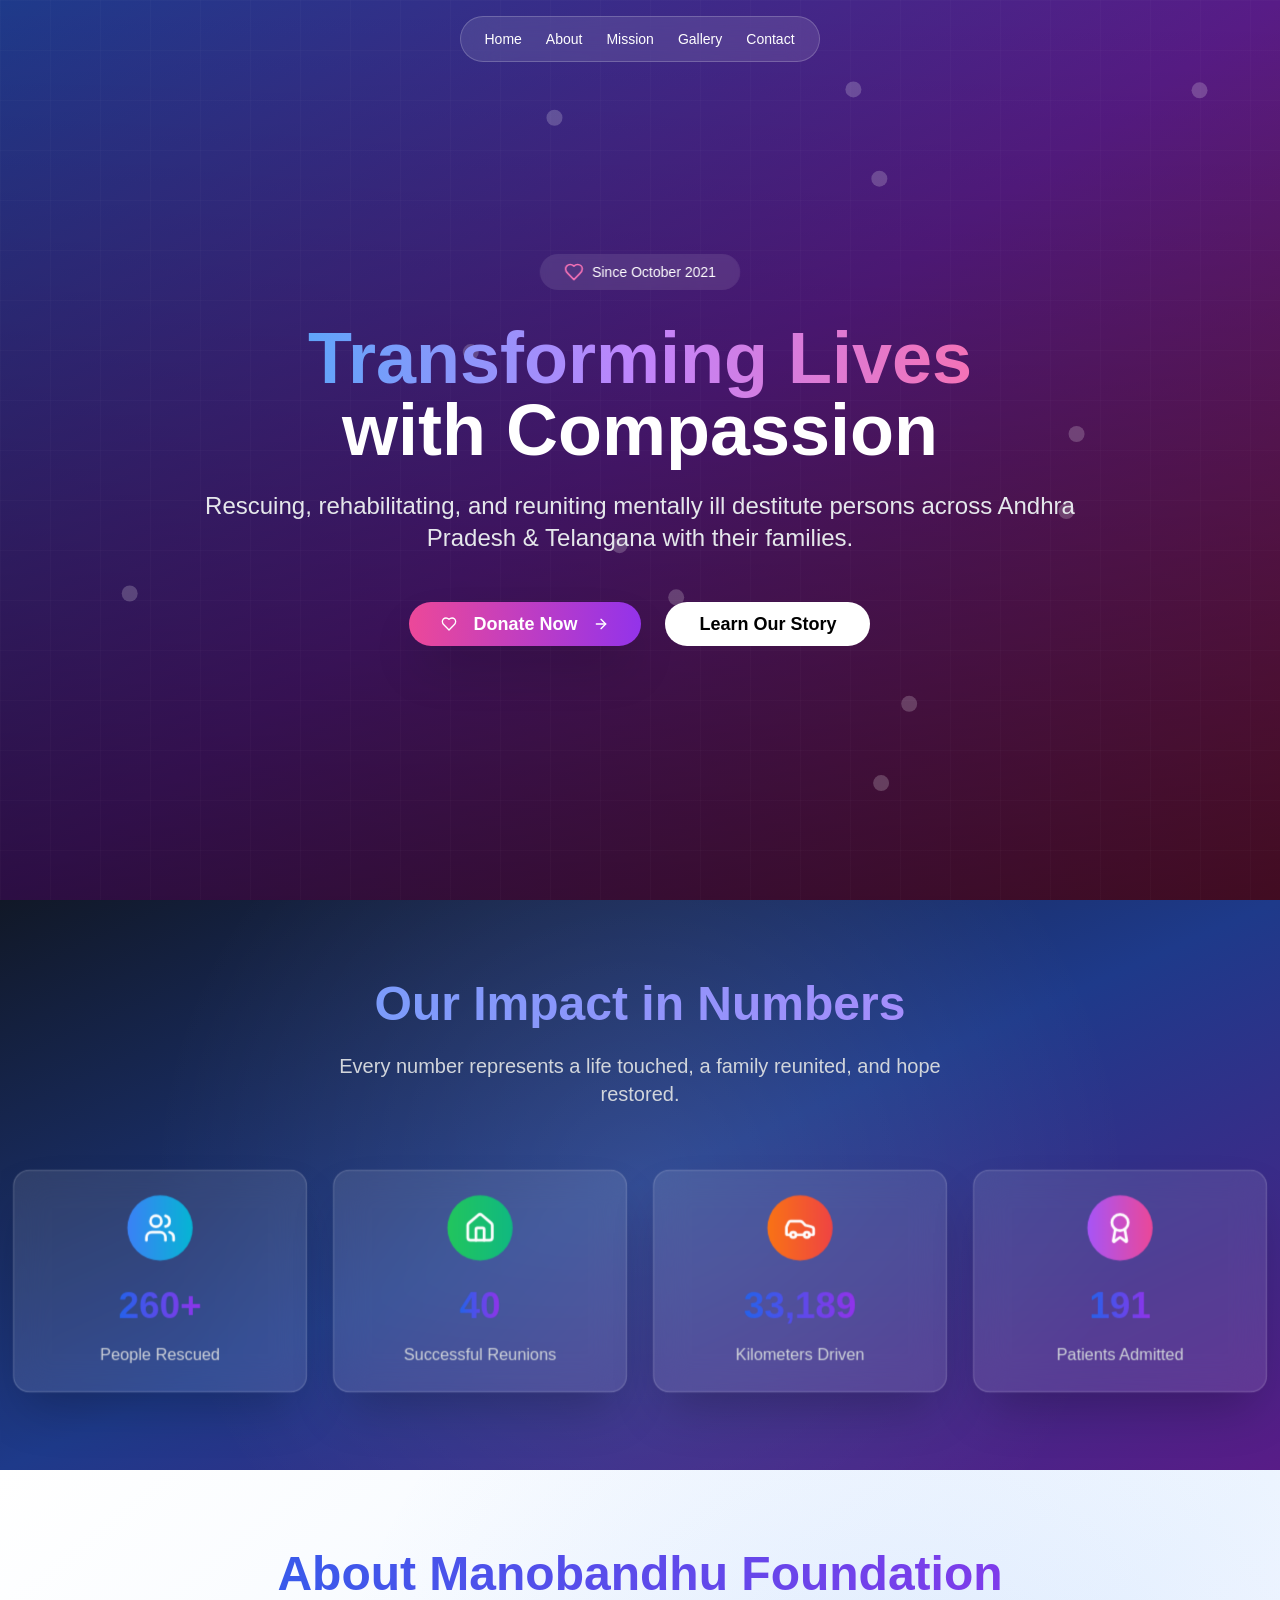
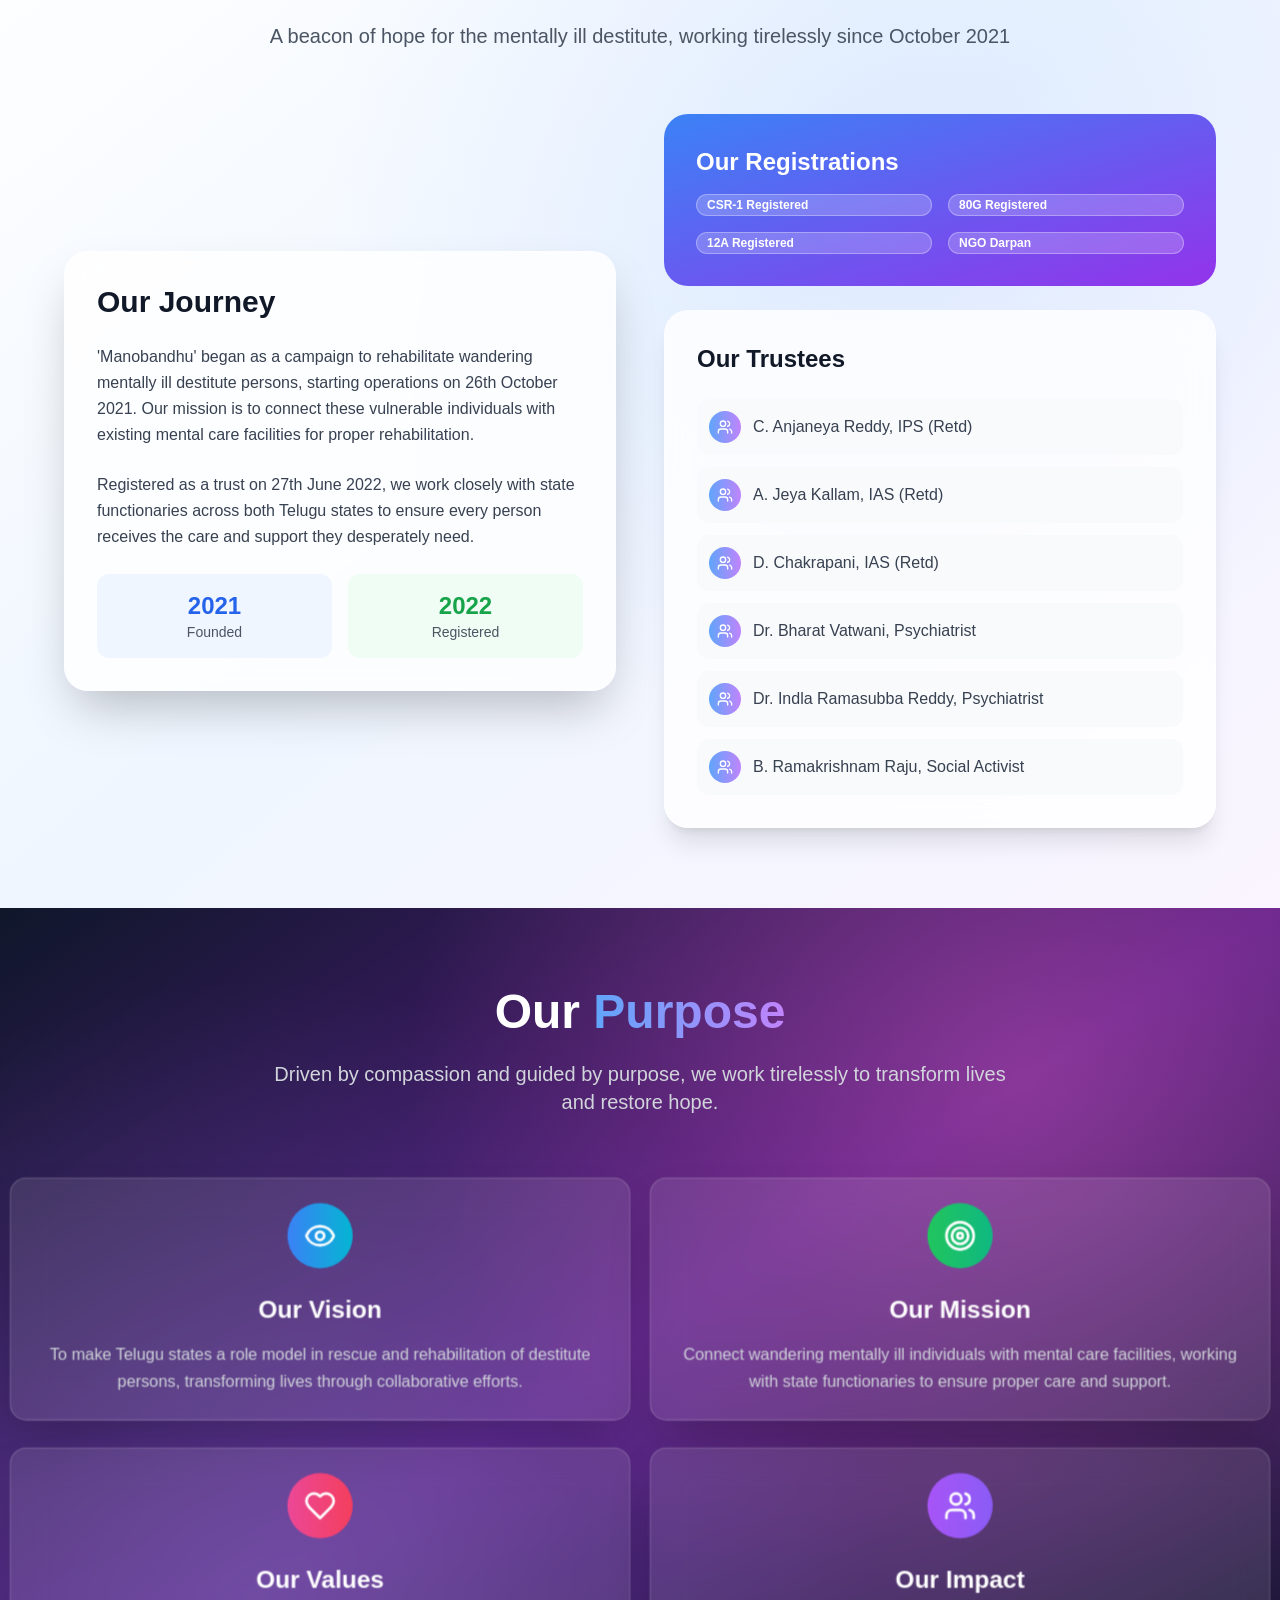
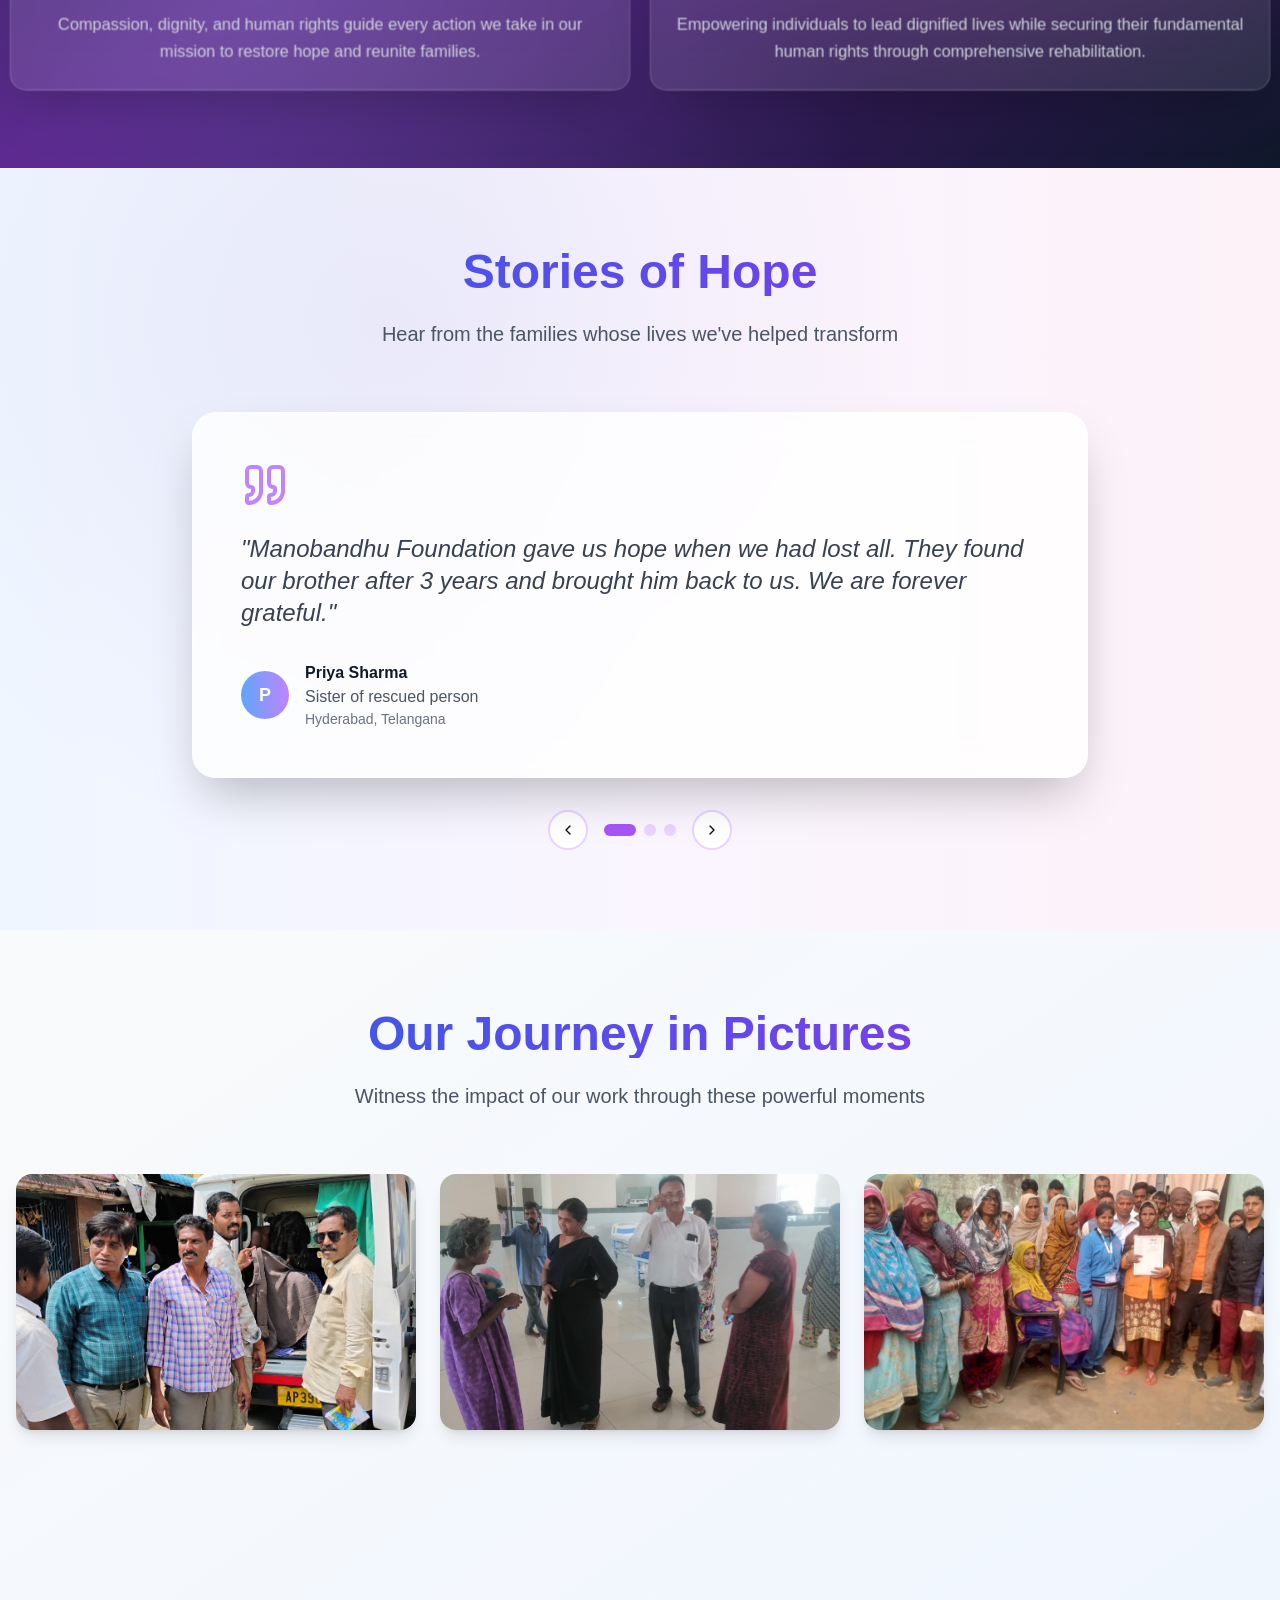
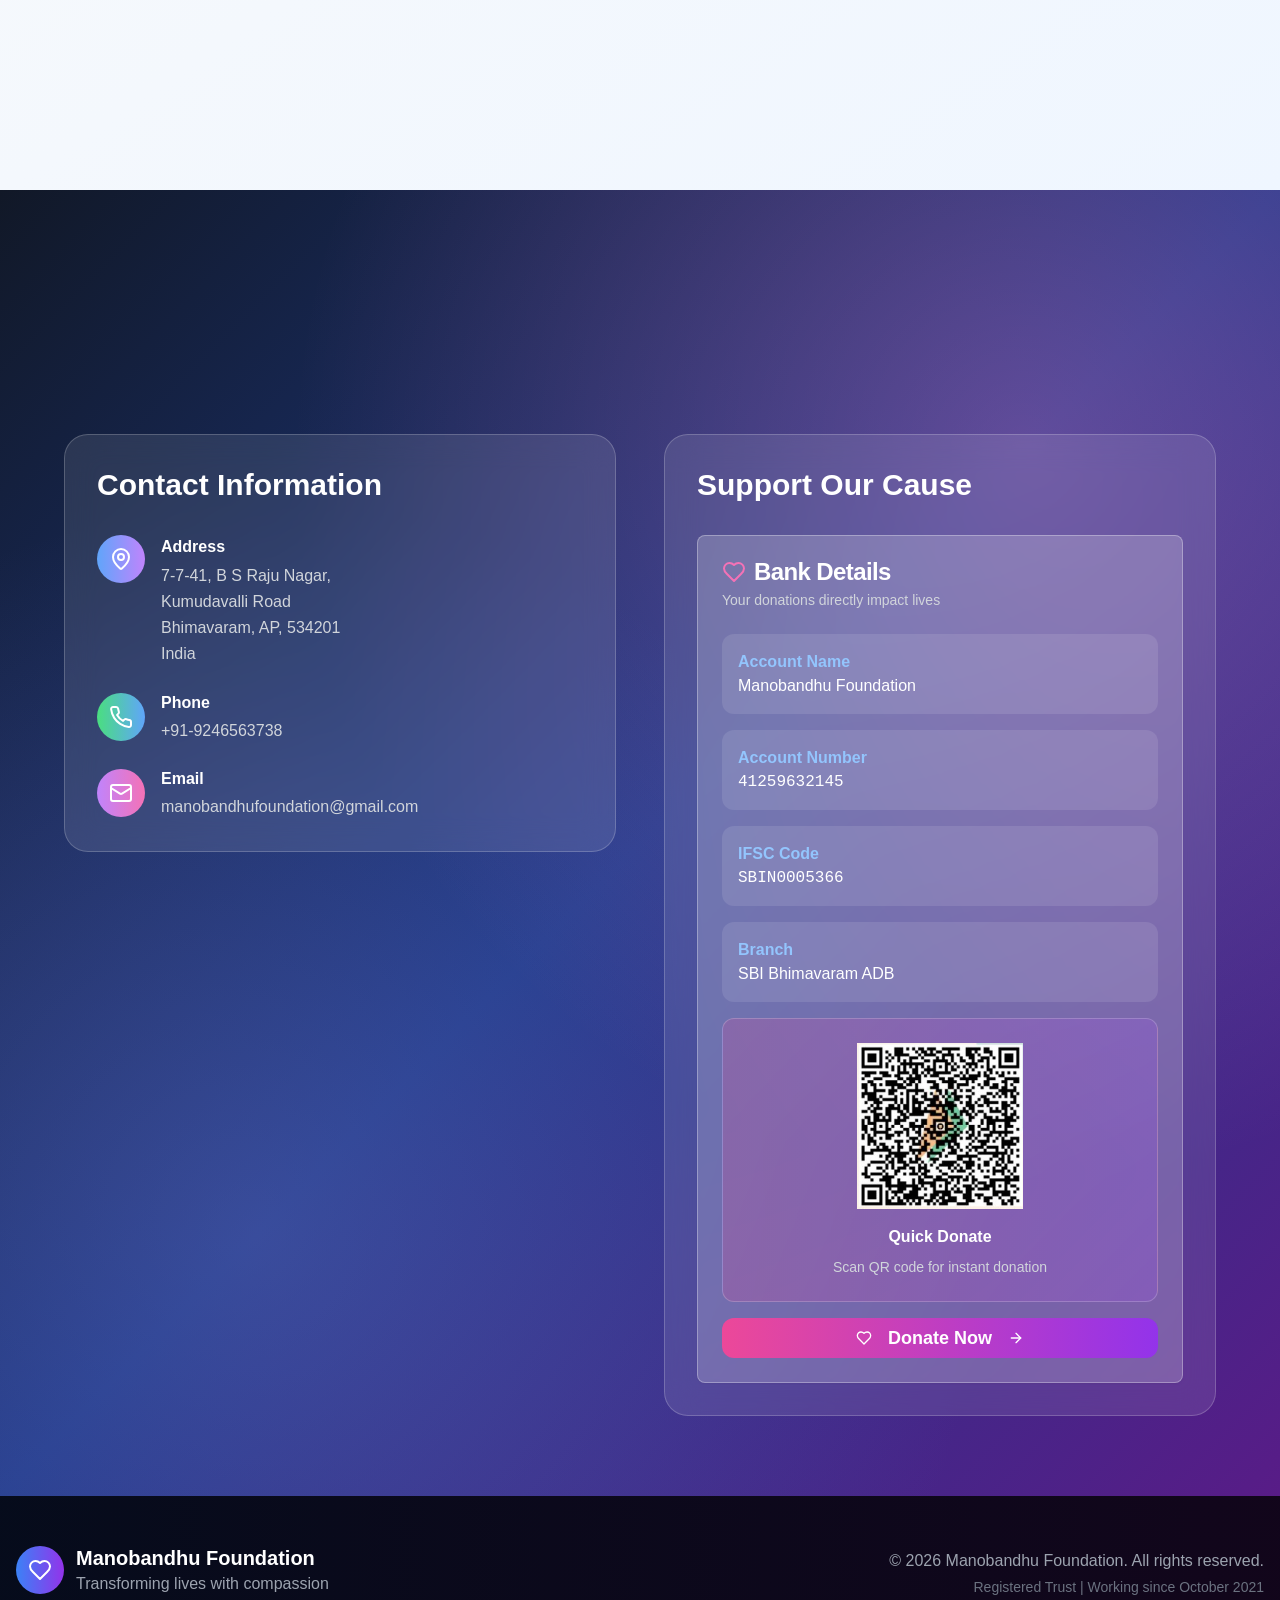
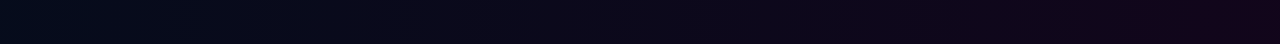
==== commit 21112a61: "Updates" ====
--- a/index.html
+++ b/index.html
@@ -1,10 +1 @@
-<!DOCTYPE html><html lang="en"><head><!-- Google tag (gtag.js) -->
-<script async src="https://www.googletagmanager.com/gtag/js?id=G-DHC1YE4E7M"></script>
-<script>
-  window.dataLayer = window.dataLayer || [];
-  function gtag(){dataLayer.push(arguments);}
-  gtag('js', new Date());
-
-  gtag('config', 'G-DHC1YE4E7M');
-</script>
-<meta charSet="utf-8"/><meta name="viewport" content="width=device-width, initial-scale=1"/><link rel="preload" as="image" href="/SrikalhastiPickup.jpeg"/><link rel="preload" as="image" href="/WhatsApp Image 2025-04-24 at 11.25.01 PM (2).jpeg"/><link rel="preload" as="image" href="/WhatsApp Image 2025-04-26 at 4.56.17 PM (1).jpeg"/><link rel="preload" as="image" href="WhatsApp Image 2025-04-24 at 11.25.01 PM (1).jpeg"/><link rel="preload" as="image" href="WhatsApp Image 2025-04-24 at 10.29.44 PM.jpeg"/><link rel="preload" as="image" href="Pamphlet launch DChakrapani, with Manobandhu Regional Team Ananthapur (1).jpeg"/><link rel="preload" as="image" href="/image.png"/><link rel="stylesheet" href="/_next/static/css/15b143b66bfff40b.css" data-precedence="next"/><link rel="preload" as="script" fetchPriority="low" href="/_next/static/chunks/webpack-c81f7fd28659d64f.js"/><script src="/_next/static/chunks/fd9d1056-6922f449a204c2cc.js" async=""></script><script src="/_next/static/chunks/117-c4316584997c8e37.js" async=""></script><script src="/_next/static/chunks/main-app-c92a61f63b24b42c.js" async=""></script><script src="/_next/static/chunks/634-1522972f3a5283b7.js" async=""></script><script src="/_next/static/chunks/app/page-29eac138284bd2b2.js" async=""></script><title>ManoBandhu</title><meta name="description" content="Created by Vishal"/><script src="/_next/static/chunks/polyfills-42372ed130431b0a.js" noModule=""></script></head><body><div class="min-h-screen"><nav class="fixed top-4 left-1/2 transform -translate-x-1/2 z-50 bg-white/10 backdrop-blur-lg rounded-full px-6 py-3 border border-white/20"><div class="flex items-center space-x-6"><a class="text-white hover:text-blue-300 transition-colors text-sm font-medium" href="#hero">Home</a><a class="text-white hover:text-blue-300 transition-colors text-sm font-medium" href="#about">About</a><a class="text-white hover:text-blue-300 transition-colors text-sm font-medium" href="#mission">Mission</a><a class="text-white hover:text-blue-300 transition-colors text-sm font-medium" href="#gallery">Gallery</a><a class="text-white hover:text-blue-300 transition-colors text-sm font-medium" href="#contact">Contact</a></div></nav><section class="relative min-h-screen flex items-center justify-center overflow-hidden"><div class="absolute inset-0 bg-gradient-to-br from-blue-900 via-purple-900 to-pink-900"><div class="absolute inset-0 bg-gradient-to-t from-black/50 to-transparent"></div></div><div class="absolute inset-0 opacity-20"><div class="h-full w-full bg-[linear-gradient(rgba(255,255,255,0.1)_1px,transparent_1px),linear-gradient(90deg,rgba(255,255,255,0.1)_1px,transparent_1px)] bg-[size:50px_50px]"></div></div><div class="relative z-10 container mx-auto px-4 text-center text-white"><div style="opacity:0;transform:translateY(50px)"><div class="inline-flex items-center space-x-2 bg-white/10 backdrop-blur-sm rounded-full px-6 py-2 mb-8" style="transform:scale(0)"><svg xmlns="http://www.w3.org/2000/svg" width="24" height="24" viewBox="0 0 24 24" fill="none" stroke="currentColor" stroke-width="2" stroke-linecap="round" stroke-linejoin="round" class="lucide lucide-heart h-5 w-5 text-pink-400"><path d="M19 14c1.49-1.46 3-3.21 3-5.5A5.5 5.5 0 0 0 16.5 3c-1.76 0-3 .5-4.5 2-1.5-1.5-2.74-2-4.5-2A5.5 5.5 0 0 0 2 8.5c0 2.3 1.5 4.05 3 5.5l7 7Z"></path></svg><span class="text-sm font-medium">Since October 2021</span></div><h1 class="text-5xl md:text-7xl font-bold mb-6 leading-tight" style="opacity:0;transform:translateY(30px)"><span class="bg-gradient-to-r from-blue-400 via-purple-400 to-pink-400 bg-clip-text text-transparent">Transforming Lives</span><br/><span class="text-white" style="opacity:0">with Compassion</span></h1><p class="text-xl md:text-2xl mb-12 max-w-4xl mx-auto text-gray-200 leading-relaxed" style="opacity:0;transform:translateY(20px)">Rescuing, rehabilitating, and reuniting mentally ill destitute persons across Andhra Pradesh &amp; Telangana with their families.</p><div class="flex flex-col sm:flex-row gap-6 justify-center" style="opacity:0;transform:translateY(20px)"><div tabindex="0"><button class="inline-flex items-center justify-center gap-2 whitespace-nowrap ring-offset-background transition-colors focus-visible:outline-none focus-visible:ring-2 focus-visible:ring-ring focus-visible:ring-offset-2 disabled:pointer-events-none disabled:opacity-50 [&amp;_svg]:pointer-events-none [&amp;_svg]:size-4 [&amp;_svg]:shrink-0 bg-primary hover:bg-primary/90 h-11 bg-gradient-to-r from-pink-500 to-purple-600 hover:from-pink-600 hover:to-purple-700 text-white border-0 px-8 py-4 text-lg font-semibold rounded-full shadow-2xl"><svg xmlns="http://www.w3.org/2000/svg" width="24" height="24" viewBox="0 0 24 24" fill="none" stroke="currentColor" stroke-width="2" stroke-linecap="round" stroke-linejoin="round" class="lucide lucide-heart mr-2 h-6 w-6"><path d="M19 14c1.49-1.46 3-3.21 3-5.5A5.5 5.5 0 0 0 16.5 3c-1.76 0-3 .5-4.5 2-1.5-1.5-2.74-2-4.5-2A5.5 5.5 0 0 0 2 8.5c0 2.3 1.5 4.05 3 5.5l7 7Z"></path></svg><a href="#donate">Donate Now</a><svg xmlns="http://www.w3.org/2000/svg" width="24" height="24" viewBox="0 0 24 24" fill="none" stroke="currentColor" stroke-width="2" stroke-linecap="round" stroke-linejoin="round" class="lucide lucide-arrow-right ml-2 h-6 w-6"><path d="M5 12h14"></path><path d="m12 5 7 7-7 7"></path></svg></button></div><div tabindex="0"><button class="inline-flex items-center justify-center gap-2 whitespace-nowrap ring-offset-background transition-colors focus-visible:outline-none focus-visible:ring-2 focus-visible:ring-ring focus-visible:ring-offset-2 disabled:pointer-events-none disabled:opacity-50 [&amp;_svg]:pointer-events-none [&amp;_svg]:size-4 [&amp;_svg]:shrink-0 bg-background h-11 border-2 border-white/30 text-black hover:text-white hover:bg-white/10 backdrop-blur-sm px-8 py-4 text-lg font-semibold rounded-full">Learn Our Story</button></div></div></div></div></section><section class="py-20 bg-gradient-to-br from-gray-900 via-blue-900 to-purple-900 relative overflow-hidden"><div class="absolute inset-0 bg-[radial-gradient(circle_at_50%_50%,rgba(255,255,255,0.1),transparent_70%)]"></div><div class="container mx-auto px-4 relative z-10"><div class="text-center mb-16" style="opacity:0;transform:translateY(50px)"><h2 class="text-4xl md:text-5xl font-bold mb-6 bg-gradient-to-r from-blue-400 to-purple-400 bg-clip-text text-transparent">Our Impact in Numbers</h2><p class="text-xl text-gray-300 max-w-2xl mx-auto">Every number represents a life touched, a family reunited, and hope restored.</p></div><div class="grid grid-cols-1 md:grid-cols-2 lg:grid-cols-4 gap-8"><div style="opacity:0;transform:translateY(50px)"><div class="relative h-full" style="transform-style:preserve-3d;perspective:1000px"><div class="bg-white/10 backdrop-blur-lg rounded-2xl p-6 shadow-2xl border border-white/20" style="transform:translateZ(20px)"><div class="text-center"><div class="bg-gradient-to-r from-blue-500 to-cyan-500 p-4 rounded-full w-16 h-16 mx-auto mb-6 flex items-center justify-center"><svg xmlns="http://www.w3.org/2000/svg" width="24" height="24" viewBox="0 0 24 24" fill="none" stroke="currentColor" stroke-width="2" stroke-linecap="round" stroke-linejoin="round" class="lucide lucide-users h-8 w-8 text-white"><path d="M16 21v-2a4 4 0 0 0-4-4H6a4 4 0 0 0-4 4v2"></path><circle cx="9" cy="7" r="4"></circle><path d="M22 21v-2a4 4 0 0 0-3-3.87"></path><path d="M16 3.13a4 4 0 0 1 0 7.75"></path></svg></div><div class="mb-4"><span class="font-bold text-4xl bg-gradient-to-r from-blue-600 to-purple-600 bg-clip-text text-transparent" style="opacity:0;transform:translateY(20px)">0<!-- -->+</span></div><p class="text-gray-300 font-medium">People Rescued</p></div></div></div></div><div style="opacity:0;transform:translateY(50px)"><div class="relative h-full" style="transform-style:preserve-3d;perspective:1000px"><div class="bg-white/10 backdrop-blur-lg rounded-2xl p-6 shadow-2xl border border-white/20" style="transform:translateZ(20px)"><div class="text-center"><div class="bg-gradient-to-r from-green-500 to-emerald-500 p-4 rounded-full w-16 h-16 mx-auto mb-6 flex items-center justify-center"><svg xmlns="http://www.w3.org/2000/svg" width="24" height="24" viewBox="0 0 24 24" fill="none" stroke="currentColor" stroke-width="2" stroke-linecap="round" stroke-linejoin="round" class="lucide lucide-house h-8 w-8 text-white"><path d="M15 21v-8a1 1 0 0 0-1-1h-4a1 1 0 0 0-1 1v8"></path><path d="M3 10a2 2 0 0 1 .709-1.528l7-5.999a2 2 0 0 1 2.582 0l7 5.999A2 2 0 0 1 21 10v9a2 2 0 0 1-2 2H5a2 2 0 0 1-2-2z"></path></svg></div><div class="mb-4"><span class="font-bold text-4xl bg-gradient-to-r from-blue-600 to-purple-600 bg-clip-text text-transparent" style="opacity:0;transform:translateY(20px)">0</span></div><p class="text-gray-300 font-medium">Successful Reunions</p></div></div></div></div><div style="opacity:0;transform:translateY(50px)"><div class="relative h-full" style="transform-style:preserve-3d;perspective:1000px"><div class="bg-white/10 backdrop-blur-lg rounded-2xl p-6 shadow-2xl border border-white/20" style="transform:translateZ(20px)"><div class="text-center"><div class="bg-gradient-to-r from-orange-500 to-red-500 p-4 rounded-full w-16 h-16 mx-auto mb-6 flex items-center justify-center"><svg xmlns="http://www.w3.org/2000/svg" width="24" height="24" viewBox="0 0 24 24" fill="none" stroke="currentColor" stroke-width="2" stroke-linecap="round" stroke-linejoin="round" class="lucide lucide-car h-8 w-8 text-white"><path d="M19 17h2c.6 0 1-.4 1-1v-3c0-.9-.7-1.7-1.5-1.9C18.7 10.6 16 10 16 10s-1.3-1.4-2.2-2.3c-.5-.4-1.1-.7-1.8-.7H5c-.6 0-1.1.4-1.4.9l-1.4 2.9A3.7 3.7 0 0 0 2 12v4c0 .6.4 1 1 1h2"></path><circle cx="7" cy="17" r="2"></circle><path d="M9 17h6"></path><circle cx="17" cy="17" r="2"></circle></svg></div><div class="mb-4"><span class="font-bold text-4xl bg-gradient-to-r from-blue-600 to-purple-600 bg-clip-text text-transparent" style="opacity:0;transform:translateY(20px)">0</span></div><p class="text-gray-300 font-medium">Kilometers Driven</p></div></div></div></div><div style="opacity:0;transform:translateY(50px)"><div class="relative h-full" style="transform-style:preserve-3d;perspective:1000px"><div class="bg-white/10 backdrop-blur-lg rounded-2xl p-6 shadow-2xl border border-white/20" style="transform:translateZ(20px)"><div class="text-center"><div class="bg-gradient-to-r from-purple-500 to-pink-500 p-4 rounded-full w-16 h-16 mx-auto mb-6 flex items-center justify-center"><svg xmlns="http://www.w3.org/2000/svg" width="24" height="24" viewBox="0 0 24 24" fill="none" stroke="currentColor" stroke-width="2" stroke-linecap="round" stroke-linejoin="round" class="lucide lucide-award h-8 w-8 text-white"><path d="m15.477 12.89 1.515 8.526a.5.5 0 0 1-.81.47l-3.58-2.687a1 1 0 0 0-1.197 0l-3.586 2.686a.5.5 0 0 1-.81-.469l1.514-8.526"></path><circle cx="12" cy="8" r="6"></circle></svg></div><div class="mb-4"><span class="font-bold text-4xl bg-gradient-to-r from-blue-600 to-purple-600 bg-clip-text text-transparent" style="opacity:0;transform:translateY(20px)">0</span></div><p class="text-gray-300 font-medium">Patients Admitted</p></div></div></div></div></div></div></section><section id="about" class="py-20 bg-gradient-to-br from-white via-blue-50 to-purple-50 relative overflow-hidden"><div class="absolute inset-0 bg-[radial-gradient(circle_at_70%_30%,rgba(59,130,246,0.1),transparent_50%)]"></div><div class="container mx-auto px-4 relative z-10"><div class="max-w-6xl mx-auto"><div class="text-center mb-16" style="opacity:0;transform:translateY(50px)"><h2 class="text-4xl md:text-5xl font-bold mb-6 bg-gradient-to-r from-blue-600 to-purple-600 bg-clip-text text-transparent">About Manobandhu Foundation</h2><p class="text-xl text-gray-600 max-w-3xl mx-auto">A beacon of hope for the mentally ill destitute, working tirelessly since October 2021</p></div><div class="grid lg:grid-cols-2 gap-12 items-center"><div style="opacity:0;transform:translateX(-50px)"><div class="bg-white/80 backdrop-blur-lg rounded-3xl p-8 shadow-2xl border border-white/20"><h3 class="text-3xl font-bold mb-6 text-gray-900">Our Journey</h3><div class="space-y-6"><p class="text-gray-700 leading-relaxed">&#x27;Manobandhu&#x27; began as a campaign to rehabilitate wandering mentally ill destitute persons, starting operations on 26th October 2021. Our mission is to connect these vulnerable individuals with existing mental care facilities for proper rehabilitation.</p><p class="text-gray-700 leading-relaxed">Registered as a trust on 27th June 2022, we work closely with state functionaries across both Telugu states to ensure every person receives the care and support they desperately need.</p><div class="grid grid-cols-2 gap-4"><div class="text-center p-4 bg-blue-50 rounded-xl"><div class="text-2xl font-bold text-blue-600">2021</div><div class="text-sm text-gray-600">Founded</div></div><div class="text-center p-4 bg-green-50 rounded-xl"><div class="text-2xl font-bold text-green-600">2022</div><div class="text-sm text-gray-600">Registered</div></div></div></div></div></div><div class="space-y-6" style="opacity:0;transform:translateX(50px)"><div class="bg-gradient-to-br from-blue-500 to-purple-600 rounded-3xl p-8 text-white"><h3 class="text-2xl font-bold mb-4">Our Registrations</h3><div class="grid grid-cols-2 gap-4"><div class="inline-flex items-center rounded-full border px-2.5 py-0.5 text-xs font-semibold transition-colors focus:outline-none focus:ring-2 focus:ring-ring focus:ring-offset-2 hover:bg-secondary/80 bg-white/20 text-white border-white/30">CSR-1 Registered</div><div class="inline-flex items-center rounded-full border px-2.5 py-0.5 text-xs font-semibold transition-colors focus:outline-none focus:ring-2 focus:ring-ring focus:ring-offset-2 hover:bg-secondary/80 bg-white/20 text-white border-white/30">80G Registered</div><div class="inline-flex items-center rounded-full border px-2.5 py-0.5 text-xs font-semibold transition-colors focus:outline-none focus:ring-2 focus:ring-ring focus:ring-offset-2 hover:bg-secondary/80 bg-white/20 text-white border-white/30">12A Registered</div><div class="inline-flex items-center rounded-full border px-2.5 py-0.5 text-xs font-semibold transition-colors focus:outline-none focus:ring-2 focus:ring-ring focus:ring-offset-2 hover:bg-secondary/80 bg-white/20 text-white border-white/30">NGO Darpan</div></div></div><div class="bg-white/80 backdrop-blur-lg rounded-3xl p-8 shadow-xl border border-white/20"><h3 class="text-2xl font-bold mb-6 text-gray-900">Our Trustees</h3><div class="space-y-3"><div class="flex items-center space-x-3 p-3 bg-gray-50 rounded-xl" style="opacity:0;transform:translateX(20px)"><div class="w-8 h-8 bg-gradient-to-r from-blue-400 to-purple-400 rounded-full flex items-center justify-center"><svg xmlns="http://www.w3.org/2000/svg" width="24" height="24" viewBox="0 0 24 24" fill="none" stroke="currentColor" stroke-width="2" stroke-linecap="round" stroke-linejoin="round" class="lucide lucide-users h-4 w-4 text-white"><path d="M16 21v-2a4 4 0 0 0-4-4H6a4 4 0 0 0-4 4v2"></path><circle cx="9" cy="7" r="4"></circle><path d="M22 21v-2a4 4 0 0 0-3-3.87"></path><path d="M16 3.13a4 4 0 0 1 0 7.75"></path></svg></div><span class="text-gray-700 font-medium">C. Anjaneya Reddy, IPS (Retd)</span></div><div class="flex items-center space-x-3 p-3 bg-gray-50 rounded-xl" style="opacity:0;transform:translateX(20px)"><div class="w-8 h-8 bg-gradient-to-r from-blue-400 to-purple-400 rounded-full flex items-center justify-center"><svg xmlns="http://www.w3.org/2000/svg" width="24" height="24" viewBox="0 0 24 24" fill="none" stroke="currentColor" stroke-width="2" stroke-linecap="round" stroke-linejoin="round" class="lucide lucide-users h-4 w-4 text-white"><path d="M16 21v-2a4 4 0 0 0-4-4H6a4 4 0 0 0-4 4v2"></path><circle cx="9" cy="7" r="4"></circle><path d="M22 21v-2a4 4 0 0 0-3-3.87"></path><path d="M16 3.13a4 4 0 0 1 0 7.75"></path></svg></div><span class="text-gray-700 font-medium">A. Jeya Kallam, IAS (Retd)</span></div><div class="flex items-center space-x-3 p-3 bg-gray-50 rounded-xl" style="opacity:0;transform:translateX(20px)"><div class="w-8 h-8 bg-gradient-to-r from-blue-400 to-purple-400 rounded-full flex items-center justify-center"><svg xmlns="http://www.w3.org/2000/svg" width="24" height="24" viewBox="0 0 24 24" fill="none" stroke="currentColor" stroke-width="2" stroke-linecap="round" stroke-linejoin="round" class="lucide lucide-users h-4 w-4 text-white"><path d="M16 21v-2a4 4 0 0 0-4-4H6a4 4 0 0 0-4 4v2"></path><circle cx="9" cy="7" r="4"></circle><path d="M22 21v-2a4 4 0 0 0-3-3.87"></path><path d="M16 3.13a4 4 0 0 1 0 7.75"></path></svg></div><span class="text-gray-700 font-medium">D. Chakrapani, IAS (Retd)</span></div><div class="flex items-center space-x-3 p-3 bg-gray-50 rounded-xl" style="opacity:0;transform:translateX(20px)"><div class="w-8 h-8 bg-gradient-to-r from-blue-400 to-purple-400 rounded-full flex items-center justify-center"><svg xmlns="http://www.w3.org/2000/svg" width="24" height="24" viewBox="0 0 24 24" fill="none" stroke="currentColor" stroke-width="2" stroke-linecap="round" stroke-linejoin="round" class="lucide lucide-users h-4 w-4 text-white"><path d="M16 21v-2a4 4 0 0 0-4-4H6a4 4 0 0 0-4 4v2"></path><circle cx="9" cy="7" r="4"></circle><path d="M22 21v-2a4 4 0 0 0-3-3.87"></path><path d="M16 3.13a4 4 0 0 1 0 7.75"></path></svg></div><span class="text-gray-700 font-medium">Dr. Bharat Vatwani, Psychiatrist</span></div><div class="flex items-center space-x-3 p-3 bg-gray-50 rounded-xl" style="opacity:0;transform:translateX(20px)"><div class="w-8 h-8 bg-gradient-to-r from-blue-400 to-purple-400 rounded-full flex items-center justify-center"><svg xmlns="http://www.w3.org/2000/svg" width="24" height="24" viewBox="0 0 24 24" fill="none" stroke="currentColor" stroke-width="2" stroke-linecap="round" stroke-linejoin="round" class="lucide lucide-users h-4 w-4 text-white"><path d="M16 21v-2a4 4 0 0 0-4-4H6a4 4 0 0 0-4 4v2"></path><circle cx="9" cy="7" r="4"></circle><path d="M22 21v-2a4 4 0 0 0-3-3.87"></path><path d="M16 3.13a4 4 0 0 1 0 7.75"></path></svg></div><span class="text-gray-700 font-medium">Dr. Indla Ramasubba Reddy, Psychiatrist</span></div><div class="flex items-center space-x-3 p-3 bg-gray-50 rounded-xl" style="opacity:0;transform:translateX(20px)"><div class="w-8 h-8 bg-gradient-to-r from-blue-400 to-purple-400 rounded-full flex items-center justify-center"><svg xmlns="http://www.w3.org/2000/svg" width="24" height="24" viewBox="0 0 24 24" fill="none" stroke="currentColor" stroke-width="2" stroke-linecap="round" stroke-linejoin="round" class="lucide lucide-users h-4 w-4 text-white"><path d="M16 21v-2a4 4 0 0 0-4-4H6a4 4 0 0 0-4 4v2"></path><circle cx="9" cy="7" r="4"></circle><path d="M22 21v-2a4 4 0 0 0-3-3.87"></path><path d="M16 3.13a4 4 0 0 1 0 7.75"></path></svg></div><span class="text-gray-700 font-medium">B. Ramakrishnam Raju, Social Activist</span></div></div></div></div></div></div></div></section><section id="mission" class="py-20 bg-gradient-to-br from-slate-900 via-purple-900 to-slate-900 relative overflow-hidden"><div class="absolute inset-0"><div class="absolute inset-0 bg-[radial-gradient(circle_at_20%_80%,rgba(120,119,198,0.3),transparent_50%)]"></div><div class="absolute inset-0 bg-[radial-gradient(circle_at_80%_20%,rgba(255,119,198,0.3),transparent_50%)]"></div></div><div class="container mx-auto px-4 relative z-10"><div class="text-center mb-16" style="opacity:0;transform:translateY(50px)"><h2 class="text-4xl md:text-5xl font-bold mb-6 text-white">Our<!-- --> <span class="bg-gradient-to-r from-blue-400 to-purple-400 bg-clip-text text-transparent">Purpose</span></h2><p class="text-xl text-gray-300 max-w-3xl mx-auto">Driven by compassion and guided by purpose, we work tirelessly to transform lives and restore hope.</p></div><div class="grid grid-cols-1 md:grid-cols-2 gap-8"><div style="opacity:0;transform:translateY(50px)"><div class="relative h-full" style="transform-style:preserve-3d;perspective:1000px"><div class="bg-white/10 backdrop-blur-lg rounded-2xl p-6 shadow-2xl border border-white/20" style="transform:translateZ(20px)"><div class="text-center"><div class="bg-gradient-to-r from-blue-500 to-cyan-500 p-4 rounded-full w-16 h-16 mx-auto mb-6 flex items-center justify-center"><svg xmlns="http://www.w3.org/2000/svg" width="24" height="24" viewBox="0 0 24 24" fill="none" stroke="currentColor" stroke-width="2" stroke-linecap="round" stroke-linejoin="round" class="lucide lucide-eye h-8 w-8 text-white"><path d="M2.062 12.348a1 1 0 0 1 0-.696 10.75 10.75 0 0 1 19.876 0 1 1 0 0 1 0 .696 10.75 10.75 0 0 1-19.876 0"></path><circle cx="12" cy="12" r="3"></circle></svg></div><h3 class="text-2xl font-bold mb-4 text-white">Our Vision</h3><p class="text-gray-300 leading-relaxed">To make Telugu states a role model in rescue and rehabilitation of destitute persons, transforming lives through collaborative efforts.</p></div></div></div></div><div style="opacity:0;transform:translateY(50px)"><div class="relative h-full" style="transform-style:preserve-3d;perspective:1000px"><div class="bg-white/10 backdrop-blur-lg rounded-2xl p-6 shadow-2xl border border-white/20" style="transform:translateZ(20px)"><div class="text-center"><div class="bg-gradient-to-r from-green-500 to-emerald-500 p-4 rounded-full w-16 h-16 mx-auto mb-6 flex items-center justify-center"><svg xmlns="http://www.w3.org/2000/svg" width="24" height="24" viewBox="0 0 24 24" fill="none" stroke="currentColor" stroke-width="2" stroke-linecap="round" stroke-linejoin="round" class="lucide lucide-target h-8 w-8 text-white"><circle cx="12" cy="12" r="10"></circle><circle cx="12" cy="12" r="6"></circle><circle cx="12" cy="12" r="2"></circle></svg></div><h3 class="text-2xl font-bold mb-4 text-white">Our Mission</h3><p class="text-gray-300 leading-relaxed">Connect wandering mentally ill individuals with mental care facilities, working with state functionaries to ensure proper care and support.</p></div></div></div></div><div style="opacity:0;transform:translateY(50px)"><div class="relative h-full" style="transform-style:preserve-3d;perspective:1000px"><div class="bg-white/10 backdrop-blur-lg rounded-2xl p-6 shadow-2xl border border-white/20" style="transform:translateZ(20px)"><div class="text-center"><div class="bg-gradient-to-r from-pink-500 to-rose-500 p-4 rounded-full w-16 h-16 mx-auto mb-6 flex items-center justify-center"><svg xmlns="http://www.w3.org/2000/svg" width="24" height="24" viewBox="0 0 24 24" fill="none" stroke="currentColor" stroke-width="2" stroke-linecap="round" stroke-linejoin="round" class="lucide lucide-heart h-8 w-8 text-white"><path d="M19 14c1.49-1.46 3-3.21 3-5.5A5.5 5.5 0 0 0 16.5 3c-1.76 0-3 .5-4.5 2-1.5-1.5-2.74-2-4.5-2A5.5 5.5 0 0 0 2 8.5c0 2.3 1.5 4.05 3 5.5l7 7Z"></path></svg></div><h3 class="text-2xl font-bold mb-4 text-white">Our Values</h3><p class="text-gray-300 leading-relaxed">Compassion, dignity, and human rights guide every action we take in our mission to restore hope and reunite families.</p></div></div></div></div><div style="opacity:0;transform:translateY(50px)"><div class="relative h-full" style="transform-style:preserve-3d;perspective:1000px"><div class="bg-white/10 backdrop-blur-lg rounded-2xl p-6 shadow-2xl border border-white/20" style="transform:translateZ(20px)"><div class="text-center"><div class="bg-gradient-to-r from-purple-500 to-violet-500 p-4 rounded-full w-16 h-16 mx-auto mb-6 flex items-center justify-center"><svg xmlns="http://www.w3.org/2000/svg" width="24" height="24" viewBox="0 0 24 24" fill="none" stroke="currentColor" stroke-width="2" stroke-linecap="round" stroke-linejoin="round" class="lucide lucide-users h-8 w-8 text-white"><path d="M16 21v-2a4 4 0 0 0-4-4H6a4 4 0 0 0-4 4v2"></path><circle cx="9" cy="7" r="4"></circle><path d="M22 21v-2a4 4 0 0 0-3-3.87"></path><path d="M16 3.13a4 4 0 0 1 0 7.75"></path></svg></div><h3 class="text-2xl font-bold mb-4 text-white">Our Impact</h3><p class="text-gray-300 leading-relaxed">Empowering individuals to lead dignified lives while securing their fundamental human rights through comprehensive rehabilitation.</p></div></div></div></div></div></div></section><section class="py-20 bg-gradient-to-r from-blue-50 via-purple-50 to-pink-50 relative overflow-hidden"><div class="absolute inset-0 bg-[radial-gradient(circle_at_30%_20%,rgba(120,119,198,0.1),transparent_50%)]"></div><div class="container mx-auto px-4 relative z-10"><div class="text-center mb-16" style="opacity:0;transform:translateY(30px)"><h2 class="text-4xl md:text-5xl font-bold mb-6 bg-gradient-to-r from-blue-600 to-purple-600 bg-clip-text text-transparent">Stories of Hope</h2><p class="text-xl text-gray-600 max-w-2xl mx-auto">Hear from the families whose lives we&#x27;ve helped transform</p></div><div class="max-w-4xl mx-auto"><div class="relative"><div class="bg-white/80 backdrop-blur-lg rounded-3xl p-8 md:p-12 shadow-2xl border border-white/20" style="opacity:0;transform:translateX(100px)"><svg xmlns="http://www.w3.org/2000/svg" width="24" height="24" viewBox="0 0 24 24" fill="none" stroke="currentColor" stroke-width="2" stroke-linecap="round" stroke-linejoin="round" class="lucide lucide-quote h-12 w-12 text-purple-400 mb-6"><path d="M16 3a2 2 0 0 0-2 2v6a2 2 0 0 0 2 2 1 1 0 0 1 1 1v1a2 2 0 0 1-2 2 1 1 0 0 0-1 1v2a1 1 0 0 0 1 1 6 6 0 0 0 6-6V5a2 2 0 0 0-2-2z"></path><path d="M5 3a2 2 0 0 0-2 2v6a2 2 0 0 0 2 2 1 1 0 0 1 1 1v1a2 2 0 0 1-2 2 1 1 0 0 0-1 1v2a1 1 0 0 0 1 1 6 6 0 0 0 6-6V5a2 2 0 0 0-2-2z"></path></svg><p class="text-xl md:text-2xl text-gray-700 mb-8 leading-relaxed italic">&quot;<!-- -->Manobandhu Foundation gave us hope when we had lost all. They found our brother after 3 years and brought him back to us. We are forever grateful.<!-- -->&quot;</p><div class="flex items-center space-x-4"><div class="w-12 h-12 bg-gradient-to-r from-blue-400 to-purple-400 rounded-full flex items-center justify-center"><span class="text-white font-bold text-lg">P</span></div><div><p class="font-semibold text-gray-900">Priya Sharma</p><p class="text-gray-600">Sister of rescued person</p><p class="text-sm text-gray-500">Hyderabad, Telangana</p></div></div></div><div class="flex justify-center items-center mt-8 space-x-4"><button class="inline-flex items-center justify-center gap-2 whitespace-nowrap text-sm font-medium ring-offset-background transition-colors focus-visible:outline-none focus-visible:ring-2 focus-visible:ring-ring focus-visible:ring-offset-2 disabled:pointer-events-none disabled:opacity-50 [&amp;_svg]:pointer-events-none [&amp;_svg]:size-4 [&amp;_svg]:shrink-0 bg-background hover:text-accent-foreground h-10 w-10 rounded-full border-2 border-purple-200 hover:bg-purple-100"><svg xmlns="http://www.w3.org/2000/svg" width="24" height="24" viewBox="0 0 24 24" fill="none" stroke="currentColor" stroke-width="2" stroke-linecap="round" stroke-linejoin="round" class="lucide lucide-chevron-left h-5 w-5"><path d="m15 18-6-6 6-6"></path></svg></button><div class="flex space-x-2"><button class="w-3 h-3 rounded-full transition-all duration-300 bg-purple-500 w-8"></button><button class="w-3 h-3 rounded-full transition-all duration-300 bg-purple-200 hover:bg-purple-300"></button><button class="w-3 h-3 rounded-full transition-all duration-300 bg-purple-200 hover:bg-purple-300"></button></div><button class="inline-flex items-center justify-center gap-2 whitespace-nowrap text-sm font-medium ring-offset-background transition-colors focus-visible:outline-none focus-visible:ring-2 focus-visible:ring-ring focus-visible:ring-offset-2 disabled:pointer-events-none disabled:opacity-50 [&amp;_svg]:pointer-events-none [&amp;_svg]:size-4 [&amp;_svg]:shrink-0 bg-background hover:text-accent-foreground h-10 w-10 rounded-full border-2 border-purple-200 hover:bg-purple-100"><svg xmlns="http://www.w3.org/2000/svg" width="24" height="24" viewBox="0 0 24 24" fill="none" stroke="currentColor" stroke-width="2" stroke-linecap="round" stroke-linejoin="round" class="lucide lucide-chevron-right h-5 w-5"><path d="m9 18 6-6-6-6"></path></svg></button></div></div></div></div></section><section id="gallery" class="py-20 bg-gradient-to-br from-gray-50 to-blue-50"><div class="container mx-auto px-4"><div class="text-center mb-16" style="opacity:0;transform:translateY(30px)"><h2 class="text-4xl md:text-5xl font-bold mb-6 bg-gradient-to-r from-blue-600 to-purple-600 bg-clip-text text-transparent">Our Journey in Pictures</h2><p class="text-xl text-gray-600 max-w-2xl mx-auto">Witness the impact of our work through these powerful moments</p></div><div class="grid grid-cols-1 md:grid-cols-2 lg:grid-cols-3 gap-6"><div class="cursor-pointer group" style="opacity:0;transform:scale(0.8)"><div class="relative overflow-hidden rounded-2xl shadow-lg"><img src="/SrikalhastiPickup.jpeg" alt="Rescue operation in Telugu states" width="600" height="400" class="w-full h-64 object-cover transition-transform duration-300 group-hover:scale-110"/><div class="absolute inset-0 bg-gradient-to-t from-black/70 via-transparent to-transparent opacity-0 group-hover:opacity-100 transition-opacity duration-300"><div class="absolute bottom-4 left-4 right-4 text-white"><h3 class="font-bold text-lg mb-1">Rescue Operations</h3><p class="text-sm text-gray-200">Our team conducting rescue operations across Telugu states</p></div></div></div></div><div class="cursor-pointer group" style="opacity:0;transform:scale(0.8)"><div class="relative overflow-hidden rounded-2xl shadow-lg"><img src="/WhatsApp Image 2025-04-24 at 11.25.01 PM (2).jpeg" alt="Patient care and rehabilitation" width="600" height="400" class="w-full h-64 object-cover transition-transform duration-300 group-hover:scale-110"/><div class="absolute inset-0 bg-gradient-to-t from-black/70 via-transparent to-transparent opacity-0 group-hover:opacity-100 transition-opacity duration-300"><div class="absolute bottom-4 left-4 right-4 text-white"><h3 class="font-bold text-lg mb-1">Care &amp; Rehabilitation</h3><p class="text-sm text-gray-200">Providing compassionate care and medical attention</p></div></div></div></div><div class="cursor-pointer group" style="opacity:0;transform:scale(0.8)"><div class="relative overflow-hidden rounded-2xl shadow-lg"><img src="/WhatsApp Image 2025-04-26 at 4.56.17 PM (1).jpeg" alt="Family reunion moment" width="600" height="400" class="w-full h-64 object-cover transition-transform duration-300 group-hover:scale-110"/><div class="absolute inset-0 bg-gradient-to-t from-black/70 via-transparent to-transparent opacity-0 group-hover:opacity-100 transition-opacity duration-300"><div class="absolute bottom-4 left-4 right-4 text-white"><h3 class="font-bold text-lg mb-1">Family Reunions</h3><p class="text-sm text-gray-200">Emotional moments of families being reunited</p></div></div></div></div><div class="cursor-pointer group" style="opacity:0;transform:scale(0.8)"><div class="relative overflow-hidden rounded-2xl shadow-lg"><img src="WhatsApp Image 2025-04-24 at 11.25.01 PM (1).jpeg" alt="Medical treatment" width="600" height="400" class="w-full h-64 object-cover transition-transform duration-300 group-hover:scale-110"/><div class="absolute inset-0 bg-gradient-to-t from-black/70 via-transparent to-transparent opacity-0 group-hover:opacity-100 transition-opacity duration-300"><div class="absolute bottom-4 left-4 right-4 text-white"><h3 class="font-bold text-lg mb-1">Medical Care</h3><p class="text-sm text-gray-200">Professional medical treatment and support</p></div></div></div></div><div class="cursor-pointer group" style="opacity:0;transform:scale(0.8)"><div class="relative overflow-hidden rounded-2xl shadow-lg"><img src="WhatsApp Image 2025-04-24 at 10.29.44 PM.jpeg" alt="Team at work" width="600" height="400" class="w-full h-64 object-cover transition-transform duration-300 group-hover:scale-110"/><div class="absolute inset-0 bg-gradient-to-t from-black/70 via-transparent to-transparent opacity-0 group-hover:opacity-100 transition-opacity duration-300"><div class="absolute bottom-4 left-4 right-4 text-white"><h3 class="font-bold text-lg mb-1">Our Team</h3><p class="text-sm text-gray-200">Dedicated volunteers and staff working tirelessly</p></div></div></div></div><div class="cursor-pointer group" style="opacity:0;transform:scale(0.8)"><div class="relative overflow-hidden rounded-2xl shadow-lg"><img src="Pamphlet launch DChakrapani, with Manobandhu Regional Team Ananthapur (1).jpeg" alt="Success story" width="600" height="400" class="w-full h-64 object-cover transition-transform duration-300 group-hover:scale-110"/><div class="absolute inset-0 bg-gradient-to-t from-black/70 via-transparent to-transparent opacity-0 group-hover:opacity-100 transition-opacity duration-300"><div class="absolute bottom-4 left-4 right-4 text-white"><h3 class="font-bold text-lg mb-1">Success Stories</h3><p class="text-sm text-gray-200">Celebrating successful rehabilitations and reunions</p></div></div></div></div></div></div></section><section id="contact" class="py-20 bg-gradient-to-br from-gray-900 via-blue-900 to-purple-900 relative overflow-hidden"><div class="absolute inset-0"><div class="absolute inset-0 bg-[radial-gradient(circle_at_20%_80%,rgba(120,119,198,0.3),transparent_50%)]"></div><div class="absolute inset-0 bg-[radial-gradient(circle_at_80%_20%,rgba(255,119,198,0.3),transparent_50%)]"></div></div><div class="container mx-auto px-4 relative z-10"><div class="text-center mb-16" style="opacity:0;transform:translateY(50px)"><h2 class="text-4xl md:text-5xl font-bold mb-6 text-white">Join Our<!-- --> <span class="bg-gradient-to-r from-blue-400 to-purple-400 bg-clip-text text-transparent">Mission</span></h2><p class="text-xl text-gray-300 max-w-2xl mx-auto">Every contribution helps us save more lives and reunite more families</p></div><div class="grid grid-cols-1 lg:grid-cols-2 gap-12 max-w-6xl mx-auto"><div style="opacity:0;transform:translateX(-50px)"><div class="bg-white/10 backdrop-blur-lg rounded-3xl p-8 border border-white/20"><h3 class="text-3xl font-bold mb-8 text-white">Contact Information</h3><div class="space-y-6"><div class="flex items-start space-x-4"><div class="bg-gradient-to-r from-blue-400 to-purple-400 p-3 rounded-full"><svg xmlns="http://www.w3.org/2000/svg" width="24" height="24" viewBox="0 0 24 24" fill="none" stroke="currentColor" stroke-width="2" stroke-linecap="round" stroke-linejoin="round" class="lucide lucide-map-pin h-6 w-6 text-white"><path d="M20 10c0 4.993-5.539 10.193-7.399 11.799a1 1 0 0 1-1.202 0C9.539 20.193 4 14.993 4 10a8 8 0 0 1 16 0"></path><circle cx="12" cy="10" r="3"></circle></svg></div><div><p class="font-semibold text-white mb-1">Address</p><p class="text-gray-300 leading-relaxed">7-7-41, B S Raju Nagar,<br/>Kumudavalli Road<br/>Bhimavaram, AP, 534201<br/>India</p></div></div><div class="flex items-center space-x-4"><div class="bg-gradient-to-r from-green-400 to-blue-400 p-3 rounded-full"><svg xmlns="http://www.w3.org/2000/svg" width="24" height="24" viewBox="0 0 24 24" fill="none" stroke="currentColor" stroke-width="2" stroke-linecap="round" stroke-linejoin="round" class="lucide lucide-phone h-6 w-6 text-white"><path d="M22 16.92v3a2 2 0 0 1-2.18 2 19.79 19.79 0 0 1-8.63-3.07 19.5 19.5 0 0 1-6-6 19.79 19.79 0 0 1-3.07-8.67A2 2 0 0 1 4.11 2h3a2 2 0 0 1 2 1.72 12.84 12.84 0 0 0 .7 2.81 2 2 0 0 1-.45 2.11L8.09 9.91a16 16 0 0 0 6 6l1.27-1.27a2 2 0 0 1 2.11-.45 12.84 12.84 0 0 0 2.81.7A2 2 0 0 1 22 16.92z"></path></svg></div><div><p class="font-semibold text-white mb-1">Phone</p><p class="text-gray-300">+91-9246563738</p></div></div><div class="flex items-center space-x-4"><div class="bg-gradient-to-r from-purple-400 to-pink-400 p-3 rounded-full"><svg xmlns="http://www.w3.org/2000/svg" width="24" height="24" viewBox="0 0 24 24" fill="none" stroke="currentColor" stroke-width="2" stroke-linecap="round" stroke-linejoin="round" class="lucide lucide-mail h-6 w-6 text-white"><rect width="20" height="16" x="2" y="4" rx="2"></rect><path d="m22 7-8.97 5.7a1.94 1.94 0 0 1-2.06 0L2 7"></path></svg></div><div><p class="font-semibold text-white mb-1">Email</p><p class="text-gray-300">manobandhufoundation@gmail.com</p></div></div></div></div></div><div style="opacity:0;transform:translateX(50px)"><div id="donate" class="bg-white/10 backdrop-blur-lg rounded-3xl p-8 border border-white/20"><h3 class="text-3xl font-bold mb-8 text-white">Support Our Cause</h3><div class="rounded-lg border shadow-sm bg-white/20 border-white/30 text-white"><div class="flex flex-col space-y-1.5 p-6"><div class="text-2xl font-semibold leading-none tracking-tight text-white flex items-center"><svg xmlns="http://www.w3.org/2000/svg" width="24" height="24" viewBox="0 0 24 24" fill="none" stroke="currentColor" stroke-width="2" stroke-linecap="round" stroke-linejoin="round" class="lucide lucide-heart mr-2 h-6 w-6 text-pink-400"><path d="M19 14c1.49-1.46 3-3.21 3-5.5A5.5 5.5 0 0 0 16.5 3c-1.76 0-3 .5-4.5 2-1.5-1.5-2.74-2-4.5-2A5.5 5.5 0 0 0 2 8.5c0 2.3 1.5 4.05 3 5.5l7 7Z"></path></svg>Bank Details</div><div class="text-sm text-gray-300">Your donations directly impact lives</div></div><div class="p-6 pt-0 space-y-4"><div class="grid grid-cols-1 gap-4"><div class="bg-white/10 p-4 rounded-xl"><p class="font-semibold text-blue-300">Account Name</p><p class="text-white">Manobandhu Foundation</p></div><div class="bg-white/10 p-4 rounded-xl"><p class="font-semibold text-blue-300">Account Number</p><p class="text-white font-mono">41259632145</p></div><div class="bg-white/10 p-4 rounded-xl"><p class="font-semibold text-blue-300">IFSC Code</p><p class="text-white font-mono">SBIN0005366</p></div><div class="bg-white/10 p-4 rounded-xl"><p class="font-semibold text-blue-300">Branch</p><p class="text-white">SBI Bhimavaram ADB</p></div></div><div class="bg-gradient-to-r from-pink-500/20 to-purple-500/20 p-6 rounded-xl text-center border border-white/20"><img src="/image.png" class="h-100 w-100 mx-auto mb-4 text-white"/><p class="text-white font-semibold mb-2">Quick Donate</p><p class="text-gray-300 text-sm">Scan QR code for instant donation</p></div><div tabindex="0"><button class="inline-flex items-center justify-center gap-2 whitespace-nowrap ring-offset-background transition-colors focus-visible:outline-none focus-visible:ring-2 focus-visible:ring-ring focus-visible:ring-offset-2 disabled:pointer-events-none disabled:opacity-50 [&amp;_svg]:pointer-events-none [&amp;_svg]:size-4 [&amp;_svg]:shrink-0 bg-primary hover:bg-primary/90 h-10 px-4 w-full bg-gradient-to-r from-pink-500 to-purple-600 hover:from-pink-600 hover:to-purple-700 text-white border-0 py-4 text-lg font-semibold rounded-xl"><svg xmlns="http://www.w3.org/2000/svg" width="24" height="24" viewBox="0 0 24 24" fill="none" stroke="currentColor" stroke-width="2" stroke-linecap="round" stroke-linejoin="round" class="lucide lucide-heart mr-2 h-5 w-5"><path d="M19 14c1.49-1.46 3-3.21 3-5.5A5.5 5.5 0 0 0 16.5 3c-1.76 0-3 .5-4.5 2-1.5-1.5-2.74-2-4.5-2A5.5 5.5 0 0 0 2 8.5c0 2.3 1.5 4.05 3 5.5l7 7Z"></path></svg>Donate Now<svg xmlns="http://www.w3.org/2000/svg" width="24" height="24" viewBox="0 0 24 24" fill="none" stroke="currentColor" stroke-width="2" stroke-linecap="round" stroke-linejoin="round" class="lucide lucide-arrow-right ml-2 h-5 w-5"><path d="M5 12h14"></path><path d="m12 5 7 7-7 7"></path></svg></button></div></div></div></div></div></div></div></section><footer class="bg-black text-white py-12 relative overflow-hidden"><div class="absolute inset-0 bg-gradient-to-r from-blue-900/20 to-purple-900/20"></div><div class="container mx-auto px-4 relative z-10"><div class="flex flex-col md:flex-row justify-between items-center"><div class="flex items-center space-x-3 mb-6 md:mb-0" style="opacity:0;transform:translateY(20px)"><div class="bg-gradient-to-r from-blue-500 to-purple-600 p-3 rounded-full"><svg xmlns="http://www.w3.org/2000/svg" width="24" height="24" viewBox="0 0 24 24" fill="none" stroke="currentColor" stroke-width="2" stroke-linecap="round" stroke-linejoin="round" class="lucide lucide-heart h-6 w-6 text-white"><path d="M19 14c1.49-1.46 3-3.21 3-5.5A5.5 5.5 0 0 0 16.5 3c-1.76 0-3 .5-4.5 2-1.5-1.5-2.74-2-4.5-2A5.5 5.5 0 0 0 2 8.5c0 2.3 1.5 4.05 3 5.5l7 7Z"></path></svg></div><div><h3 class="text-xl font-bold">Manobandhu Foundation</h3><p class="text-gray-400">Transforming lives with compassion</p></div></div><div class="text-center md:text-right" style="opacity:0;transform:translateY(20px)"><p class="text-gray-400 mb-1">© <!-- -->2025<!-- --> Manobandhu Foundation. All rights reserved.</p><p class="text-gray-500 text-sm">Registered Trust | Working since October 2021</p></div></div></div></footer></div><script src="/_next/static/chunks/webpack-c81f7fd28659d64f.js" async=""></script><script>(self.__next_f=self.__next_f||[]).push([0]);self.__next_f.push([2,null])</script><script>self.__next_f.push([1,"1:HL[\"/_next/static/css/15b143b66bfff40b.css\",\"style\"]\n"])</script><script>self.__next_f.push([1,"2:I[2846,[],\"\"]\n4:I[9107,[],\"ClientPageRoot\"]\n5:I[3505,[\"634\",\"static/chunks/634-1522972f3a5283b7.js\",\"931\",\"static/chunks/app/page-29eac138284bd2b2.js\"],\"default\",1]\n6:I[4707,[],\"\"]\n7:I[6423,[],\"\"]\n9:I[1060,[],\"\"]\na:[]\n0:[\"$\",\"$L2\",null,{\"buildId\":\"Uv_sTrtENa3EFeR8DR7-y\",\"assetPrefix\":\"\",\"urlParts\":[\"\",\"\"],\"initialTree\":[\"\",{\"children\":[\"__PAGE__\",{}]},\"$undefined\",\"$undefined\",true],\"initialSeedData\":[\"\",{\"children\":[\"__PAGE__\",{},[[\"$L3\",[\"$\",\"$L4\",null,{\"props\":{\"params\":{},\"searchParams\":{}},\"Component\":\"$5\"}],null],null],null]},[[[[\"$\",\"link\",\"0\",{\"rel\":\"stylesheet\",\"href\":\"/_next/static/css/15b143b66bfff40b.css\",\"precedence\":\"next\",\"crossOrigin\":\"$undefined\"}]],[\"$\",\"html\",null,{\"lang\":\"en\",\"children\":[\"$\",\"body\",null,{\"children\":[\"$\",\"$L6\",null,{\"parallelRouterKey\":\"children\",\"segmentPath\":[\"children\"],\"error\":\"$undefined\",\"errorStyles\":\"$undefined\",\"errorScripts\":\"$undefined\",\"template\":[\"$\",\"$L7\",null,{}],\"templateStyles\":\"$undefined\",\"templateScripts\":\"$undefined\",\"notFound\":[[\"$\",\"title\",null,{\"children\":\"404: This page could not be found.\"}],[\"$\",\"div\",null,{\"style\":{\"fontFamily\":\"system-ui,\\\"Segoe UI\\\",Roboto,Helvetica,Arial,sans-serif,\\\"Apple Color Emoji\\\",\\\"Segoe UI Emoji\\\"\",\"height\":\"100vh\",\"textAlign\":\"center\",\"display\":\"flex\",\"flexDirection\":\"column\",\"alignItems\":\"center\",\"justifyContent\":\"center\"},\"children\":[\"$\",\"div\",null,{\"children\":[[\"$\",\"style\",null,{\"dangerouslySetInnerHTML\":{\"__html\":\"body{color:#000;background:#fff;margin:0}.next-error-h1{border-right:1px solid rgba(0,0,0,.3)}@media (prefers-color-scheme:dark){body{color:#fff;background:#000}.next-error-h1{border-right:1px solid rgba(255,255,255,.3)}}\"}}],[\"$\",\"h1\",null,{\"className\":\"next-error-h1\",\"style\":{\"display\":\"inline-block\",\"margin\":\"0 20px 0 0\",\"padding\":\"0 23px 0 0\",\"fontSize\":24,\"fontWeight\":500,\"verticalAlign\":\"top\",\"lineHeight\":\"49px\"},\"children\":\"404\"}],[\"$\",\"div\",null,{\"style\":{\"display\":\"inline-block\"},\"children\":[\"$\",\"h2\",null,{\"style\":{\"fontSize\":14,\"fontWeight\":400,\"lineHeight\":\"49px\",\"margin\":0},\"children\":\"This pag"])</script><script>self.__next_f.push([1,"e could not be found.\"}]}]]}]}]],\"notFoundStyles\":[]}]}]}]],null],null],\"couldBeIntercepted\":false,\"initialHead\":[null,\"$L8\"],\"globalErrorComponent\":\"$9\",\"missingSlots\":\"$Wa\"}]\n"])</script><script>self.__next_f.push([1,"8:[[\"$\",\"meta\",\"0\",{\"name\":\"viewport\",\"content\":\"width=device-width, initial-scale=1\"}],[\"$\",\"meta\",\"1\",{\"charSet\":\"utf-8\"}],[\"$\",\"title\",\"2\",{\"children\":\"ManoBandhu\"}],[\"$\",\"meta\",\"3\",{\"name\":\"description\",\"content\":\"Created by Vishal\"}]]\n3:null\n"])</script></body></html>
+<!DOCTYPE html><html lang="en"><head><meta charSet="utf-8"/><meta name="viewport" content="width=device-width, initial-scale=1"/><link rel="preload" as="image" href="/SrikalhastiPickup.jpeg"/><link rel="preload" as="image" href="/WhatsApp Image 2025-04-24 at 11.25.01 PM (2).jpeg"/><link rel="preload" as="image" href="/WhatsApp Image 2025-04-26 at 4.56.17 PM (1).jpeg"/><link rel="preload" as="image" href="WhatsApp Image 2025-04-24 at 11.25.01 PM (1).jpeg"/><link rel="preload" as="image" href="WhatsApp Image 2025-04-24 at 10.29.44 PM.jpeg"/><link rel="preload" as="image" href="Pamphlet launch DChakrapani, with Manobandhu Regional Team Ananthapur (1).jpeg"/><link rel="preload" as="image" href="/image.png"/><link rel="stylesheet" href="/_next/static/css/15b143b66bfff40b.css" data-precedence="next"/><link rel="preload" as="script" fetchPriority="low" href="/_next/static/chunks/webpack-c81f7fd28659d64f.js"/><script src="/_next/static/chunks/fd9d1056-6922f449a204c2cc.js" async=""></script><script src="/_next/static/chunks/117-c4316584997c8e37.js" async=""></script><script src="/_next/static/chunks/main-app-c92a61f63b24b42c.js" async=""></script><script src="/_next/static/chunks/634-1522972f3a5283b7.js" async=""></script><script src="/_next/static/chunks/app/page-c249779e4a0ad4a4.js" async=""></script><title>ManoBandhu</title><meta name="description" content="Created by Vishal"/><script src="/_next/static/chunks/polyfills-42372ed130431b0a.js" noModule=""></script></head><body><div class="min-h-screen"><nav class="fixed top-4 left-1/2 transform -translate-x-1/2 z-50 bg-white/10 backdrop-blur-lg rounded-full px-6 py-3 border border-white/20"><div class="flex items-center space-x-6"><a class="text-white hover:text-blue-300 transition-colors text-sm font-medium" href="#hero">Home</a><a class="text-white hover:text-blue-300 transition-colors text-sm font-medium" href="#about">About</a><a class="text-white hover:text-blue-300 transition-colors text-sm font-medium" href="#mission">Mission</a><a class="text-white hover:text-blue-300 transition-colors text-sm font-medium" href="#gallery">Gallery</a><a class="text-white hover:text-blue-300 transition-colors text-sm font-medium" href="#contact">Contact</a></div></nav><section class="relative min-h-screen flex items-center justify-center overflow-hidden"><div class="absolute inset-0 bg-gradient-to-br from-blue-900 via-purple-900 to-pink-900"><div class="absolute inset-0 bg-gradient-to-t from-black/50 to-transparent"></div></div><div class="absolute inset-0 opacity-20"><div class="h-full w-full bg-[linear-gradient(rgba(255,255,255,0.1)_1px,transparent_1px),linear-gradient(90deg,rgba(255,255,255,0.1)_1px,transparent_1px)] bg-[size:50px_50px]"></div></div><div class="relative z-10 container mx-auto px-4 text-center text-white"><div style="opacity:0;transform:translateY(50px)"><div class="inline-flex items-center space-x-2 bg-white/10 backdrop-blur-sm rounded-full px-6 py-2 mb-8" style="transform:scale(0)"><svg xmlns="http://www.w3.org/2000/svg" width="24" height="24" viewBox="0 0 24 24" fill="none" stroke="currentColor" stroke-width="2" stroke-linecap="round" stroke-linejoin="round" class="lucide lucide-heart h-5 w-5 text-pink-400"><path d="M19 14c1.49-1.46 3-3.21 3-5.5A5.5 5.5 0 0 0 16.5 3c-1.76 0-3 .5-4.5 2-1.5-1.5-2.74-2-4.5-2A5.5 5.5 0 0 0 2 8.5c0 2.3 1.5 4.05 3 5.5l7 7Z"></path></svg><span class="text-sm font-medium">Since October 2021</span></div><h1 class="text-5xl md:text-7xl font-bold mb-6 leading-tight" style="opacity:0;transform:translateY(30px)"><span class="bg-gradient-to-r from-blue-400 via-purple-400 to-pink-400 bg-clip-text text-transparent">Transforming Lives</span><br/><span class="text-white" style="opacity:0">with Compassion</span></h1><p class="text-xl md:text-2xl mb-12 max-w-4xl mx-auto text-gray-200 leading-relaxed" style="opacity:0;transform:translateY(20px)">Rescuing, rehabilitating, and reuniting mentally ill destitute persons across Andhra Pradesh &amp; Telangana with their families.</p><div class="flex flex-col sm:flex-row gap-6 justify-center" style="opacity:0;transform:translateY(20px)"><div tabindex="0"><button class="inline-flex items-center justify-center gap-2 whitespace-nowrap ring-offset-background transition-colors focus-visible:outline-none focus-visible:ring-2 focus-visible:ring-ring focus-visible:ring-offset-2 disabled:pointer-events-none disabled:opacity-50 [&amp;_svg]:pointer-events-none [&amp;_svg]:size-4 [&amp;_svg]:shrink-0 bg-primary hover:bg-primary/90 h-11 bg-gradient-to-r from-pink-500 to-purple-600 hover:from-pink-600 hover:to-purple-700 text-white border-0 px-8 py-4 text-lg font-semibold rounded-full shadow-2xl"><svg xmlns="http://www.w3.org/2000/svg" width="24" height="24" viewBox="0 0 24 24" fill="none" stroke="currentColor" stroke-width="2" stroke-linecap="round" stroke-linejoin="round" class="lucide lucide-heart mr-2 h-6 w-6"><path d="M19 14c1.49-1.46 3-3.21 3-5.5A5.5 5.5 0 0 0 16.5 3c-1.76 0-3 .5-4.5 2-1.5-1.5-2.74-2-4.5-2A5.5 5.5 0 0 0 2 8.5c0 2.3 1.5 4.05 3 5.5l7 7Z"></path></svg><a href="#donate">Donate Now</a><svg xmlns="http://www.w3.org/2000/svg" width="24" height="24" viewBox="0 0 24 24" fill="none" stroke="currentColor" stroke-width="2" stroke-linecap="round" stroke-linejoin="round" class="lucide lucide-arrow-right ml-2 h-6 w-6"><path d="M5 12h14"></path><path d="m12 5 7 7-7 7"></path></svg></button></div><div tabindex="0"><button class="inline-flex items-center justify-center gap-2 whitespace-nowrap ring-offset-background transition-colors focus-visible:outline-none focus-visible:ring-2 focus-visible:ring-ring focus-visible:ring-offset-2 disabled:pointer-events-none disabled:opacity-50 [&amp;_svg]:pointer-events-none [&amp;_svg]:size-4 [&amp;_svg]:shrink-0 bg-background h-11 border-2 border-white/30 text-black hover:text-white hover:bg-white/10 backdrop-blur-sm px-8 py-4 text-lg font-semibold rounded-full">Learn Our Story</button></div></div></div></div></section><section class="py-20 bg-gradient-to-br from-gray-900 via-blue-900 to-purple-900 relative overflow-hidden"><div class="absolute inset-0 bg-[radial-gradient(circle_at_50%_50%,rgba(255,255,255,0.1),transparent_70%)]"></div><div class="container mx-auto px-4 relative z-10"><div class="text-center mb-16" style="opacity:0;transform:translateY(50px)"><h2 class="text-4xl md:text-5xl font-bold mb-6 bg-gradient-to-r from-blue-400 to-purple-400 bg-clip-text text-transparent">Our Impact in Numbers</h2><p class="text-xl text-gray-300 max-w-2xl mx-auto">Every number represents a life touched, a family reunited, and hope restored.</p></div><div class="grid grid-cols-1 md:grid-cols-2 lg:grid-cols-4 gap-8"><div style="opacity:0;transform:translateY(50px)"><div class="relative h-full" style="transform-style:preserve-3d;perspective:1000px"><div class="bg-white/10 backdrop-blur-lg rounded-2xl p-6 shadow-2xl border border-white/20" style="transform:translateZ(20px)"><div class="text-center"><div class="bg-gradient-to-r from-blue-500 to-cyan-500 p-4 rounded-full w-16 h-16 mx-auto mb-6 flex items-center justify-center"><svg xmlns="http://www.w3.org/2000/svg" width="24" height="24" viewBox="0 0 24 24" fill="none" stroke="currentColor" stroke-width="2" stroke-linecap="round" stroke-linejoin="round" class="lucide lucide-users h-8 w-8 text-white"><path d="M16 21v-2a4 4 0 0 0-4-4H6a4 4 0 0 0-4 4v2"></path><circle cx="9" cy="7" r="4"></circle><path d="M22 21v-2a4 4 0 0 0-3-3.87"></path><path d="M16 3.13a4 4 0 0 1 0 7.75"></path></svg></div><div class="mb-4"><span class="font-bold text-4xl bg-gradient-to-r from-blue-600 to-purple-600 bg-clip-text text-transparent" style="opacity:0;transform:translateY(20px)">0<!-- -->+</span></div><p class="text-gray-300 font-medium">People Rescued</p></div></div></div></div><div style="opacity:0;transform:translateY(50px)"><div class="relative h-full" style="transform-style:preserve-3d;perspective:1000px"><div class="bg-white/10 backdrop-blur-lg rounded-2xl p-6 shadow-2xl border border-white/20" style="transform:translateZ(20px)"><div class="text-center"><div class="bg-gradient-to-r from-green-500 to-emerald-500 p-4 rounded-full w-16 h-16 mx-auto mb-6 flex items-center justify-center"><svg xmlns="http://www.w3.org/2000/svg" width="24" height="24" viewBox="0 0 24 24" fill="none" stroke="currentColor" stroke-width="2" stroke-linecap="round" stroke-linejoin="round" class="lucide lucide-house h-8 w-8 text-white"><path d="M15 21v-8a1 1 0 0 0-1-1h-4a1 1 0 0 0-1 1v8"></path><path d="M3 10a2 2 0 0 1 .709-1.528l7-5.999a2 2 0 0 1 2.582 0l7 5.999A2 2 0 0 1 21 10v9a2 2 0 0 1-2 2H5a2 2 0 0 1-2-2z"></path></svg></div><div class="mb-4"><span class="font-bold text-4xl bg-gradient-to-r from-blue-600 to-purple-600 bg-clip-text text-transparent" style="opacity:0;transform:translateY(20px)">0</span></div><p class="text-gray-300 font-medium">Successful Reunions</p></div></div></div></div><div style="opacity:0;transform:translateY(50px)"><div class="relative h-full" style="transform-style:preserve-3d;perspective:1000px"><div class="bg-white/10 backdrop-blur-lg rounded-2xl p-6 shadow-2xl border border-white/20" style="transform:translateZ(20px)"><div class="text-center"><div class="bg-gradient-to-r from-orange-500 to-red-500 p-4 rounded-full w-16 h-16 mx-auto mb-6 flex items-center justify-center"><svg xmlns="http://www.w3.org/2000/svg" width="24" height="24" viewBox="0 0 24 24" fill="none" stroke="currentColor" stroke-width="2" stroke-linecap="round" stroke-linejoin="round" class="lucide lucide-car h-8 w-8 text-white"><path d="M19 17h2c.6 0 1-.4 1-1v-3c0-.9-.7-1.7-1.5-1.9C18.7 10.6 16 10 16 10s-1.3-1.4-2.2-2.3c-.5-.4-1.1-.7-1.8-.7H5c-.6 0-1.1.4-1.4.9l-1.4 2.9A3.7 3.7 0 0 0 2 12v4c0 .6.4 1 1 1h2"></path><circle cx="7" cy="17" r="2"></circle><path d="M9 17h6"></path><circle cx="17" cy="17" r="2"></circle></svg></div><div class="mb-4"><span class="font-bold text-4xl bg-gradient-to-r from-blue-600 to-purple-600 bg-clip-text text-transparent" style="opacity:0;transform:translateY(20px)">0</span></div><p class="text-gray-300 font-medium">Kilometers Driven</p></div></div></div></div><div style="opacity:0;transform:translateY(50px)"><div class="relative h-full" style="transform-style:preserve-3d;perspective:1000px"><div class="bg-white/10 backdrop-blur-lg rounded-2xl p-6 shadow-2xl border border-white/20" style="transform:translateZ(20px)"><div class="text-center"><div class="bg-gradient-to-r from-purple-500 to-pink-500 p-4 rounded-full w-16 h-16 mx-auto mb-6 flex items-center justify-center"><svg xmlns="http://www.w3.org/2000/svg" width="24" height="24" viewBox="0 0 24 24" fill="none" stroke="currentColor" stroke-width="2" stroke-linecap="round" stroke-linejoin="round" class="lucide lucide-award h-8 w-8 text-white"><path d="m15.477 12.89 1.515 8.526a.5.5 0 0 1-.81.47l-3.58-2.687a1 1 0 0 0-1.197 0l-3.586 2.686a.5.5 0 0 1-.81-.469l1.514-8.526"></path><circle cx="12" cy="8" r="6"></circle></svg></div><div class="mb-4"><span class="font-bold text-4xl bg-gradient-to-r from-blue-600 to-purple-600 bg-clip-text text-transparent" style="opacity:0;transform:translateY(20px)">0</span></div><p class="text-gray-300 font-medium">Patients Admitted</p></div></div></div></div></div></div></section><section id="about" class="py-20 bg-gradient-to-br from-white via-blue-50 to-purple-50 relative overflow-hidden"><div class="absolute inset-0 bg-[radial-gradient(circle_at_70%_30%,rgba(59,130,246,0.1),transparent_50%)]"></div><div class="container mx-auto px-4 relative z-10"><div class="max-w-6xl mx-auto"><div class="text-center mb-16" style="opacity:0;transform:translateY(50px)"><h2 class="text-4xl md:text-5xl font-bold mb-6 bg-gradient-to-r from-blue-600 to-purple-600 bg-clip-text text-transparent">About Manobandhu Foundation</h2><p class="text-xl text-gray-600 max-w-3xl mx-auto">A beacon of hope for the mentally ill destitute, working tirelessly since October 2021</p></div><div class="grid lg:grid-cols-2 gap-12 items-center"><div style="opacity:0;transform:translateX(-50px)"><div class="bg-white/80 backdrop-blur-lg rounded-3xl p-8 shadow-2xl border border-white/20"><h3 class="text-3xl font-bold mb-6 text-gray-900">Our Journey</h3><div class="space-y-6"><p class="text-gray-700 leading-relaxed">&#x27;Manobandhu&#x27; began as a campaign to rehabilitate wandering mentally ill destitute persons, starting operations on 26th October 2021. Our mission is to connect these vulnerable individuals with existing mental care facilities for proper rehabilitation.</p><p class="text-gray-700 leading-relaxed">Registered as a trust on 27th June 2022, we work closely with state functionaries across both Telugu states to ensure every person receives the care and support they desperately need.</p><div class="grid grid-cols-2 gap-4"><div class="text-center p-4 bg-blue-50 rounded-xl"><div class="text-2xl font-bold text-blue-600">2021</div><div class="text-sm text-gray-600">Founded</div></div><div class="text-center p-4 bg-green-50 rounded-xl"><div class="text-2xl font-bold text-green-600">2022</div><div class="text-sm text-gray-600">Registered</div></div></div></div></div></div><div class="space-y-6" style="opacity:0;transform:translateX(50px)"><div class="bg-gradient-to-br from-blue-500 to-purple-600 rounded-3xl p-8 text-white"><h3 class="text-2xl font-bold mb-4">Our Registrations</h3><div class="grid grid-cols-2 gap-4"><div class="inline-flex items-center rounded-full border px-2.5 py-0.5 text-xs font-semibold transition-colors focus:outline-none focus:ring-2 focus:ring-ring focus:ring-offset-2 hover:bg-secondary/80 bg-white/20 text-white border-white/30">CSR-1 Registered</div><div class="inline-flex items-center rounded-full border px-2.5 py-0.5 text-xs font-semibold transition-colors focus:outline-none focus:ring-2 focus:ring-ring focus:ring-offset-2 hover:bg-secondary/80 bg-white/20 text-white border-white/30">80G Registered</div><div class="inline-flex items-center rounded-full border px-2.5 py-0.5 text-xs font-semibold transition-colors focus:outline-none focus:ring-2 focus:ring-ring focus:ring-offset-2 hover:bg-secondary/80 bg-white/20 text-white border-white/30">12A Registered</div><div class="inline-flex items-center rounded-full border px-2.5 py-0.5 text-xs font-semibold transition-colors focus:outline-none focus:ring-2 focus:ring-ring focus:ring-offset-2 hover:bg-secondary/80 bg-white/20 text-white border-white/30">NGO Darpan</div></div></div><div class="bg-white/80 backdrop-blur-lg rounded-3xl p-8 shadow-xl border border-white/20"><h3 class="text-2xl font-bold mb-6 text-gray-900">Our Trustees</h3><div class="space-y-3"><div class="flex items-center space-x-3 p-3 bg-gray-50 rounded-xl" style="opacity:0;transform:translateX(20px)"><div class="w-8 h-8 bg-gradient-to-r from-blue-400 to-purple-400 rounded-full flex items-center justify-center"><svg xmlns="http://www.w3.org/2000/svg" width="24" height="24" viewBox="0 0 24 24" fill="none" stroke="currentColor" stroke-width="2" stroke-linecap="round" stroke-linejoin="round" class="lucide lucide-users h-4 w-4 text-white"><path d="M16 21v-2a4 4 0 0 0-4-4H6a4 4 0 0 0-4 4v2"></path><circle cx="9" cy="7" r="4"></circle><path d="M22 21v-2a4 4 0 0 0-3-3.87"></path><path d="M16 3.13a4 4 0 0 1 0 7.75"></path></svg></div><span class="text-gray-700 font-medium">C. Anjaneya Reddy, IPS (Retd)</span></div><div class="flex items-center space-x-3 p-3 bg-gray-50 rounded-xl" style="opacity:0;transform:translateX(20px)"><div class="w-8 h-8 bg-gradient-to-r from-blue-400 to-purple-400 rounded-full flex items-center justify-center"><svg xmlns="http://www.w3.org/2000/svg" width="24" height="24" viewBox="0 0 24 24" fill="none" stroke="currentColor" stroke-width="2" stroke-linecap="round" stroke-linejoin="round" class="lucide lucide-users h-4 w-4 text-white"><path d="M16 21v-2a4 4 0 0 0-4-4H6a4 4 0 0 0-4 4v2"></path><circle cx="9" cy="7" r="4"></circle><path d="M22 21v-2a4 4 0 0 0-3-3.87"></path><path d="M16 3.13a4 4 0 0 1 0 7.75"></path></svg></div><span class="text-gray-700 font-medium">A. Jeya Kallam, IAS (Retd)</span></div><div class="flex items-center space-x-3 p-3 bg-gray-50 rounded-xl" style="opacity:0;transform:translateX(20px)"><div class="w-8 h-8 bg-gradient-to-r from-blue-400 to-purple-400 rounded-full flex items-center justify-center"><svg xmlns="http://www.w3.org/2000/svg" width="24" height="24" viewBox="0 0 24 24" fill="none" stroke="currentColor" stroke-width="2" stroke-linecap="round" stroke-linejoin="round" class="lucide lucide-users h-4 w-4 text-white"><path d="M16 21v-2a4 4 0 0 0-4-4H6a4 4 0 0 0-4 4v2"></path><circle cx="9" cy="7" r="4"></circle><path d="M22 21v-2a4 4 0 0 0-3-3.87"></path><path d="M16 3.13a4 4 0 0 1 0 7.75"></path></svg></div><span class="text-gray-700 font-medium">D. Chakrapani, IAS (Retd)</span></div><div class="flex items-center space-x-3 p-3 bg-gray-50 rounded-xl" style="opacity:0;transform:translateX(20px)"><div class="w-8 h-8 bg-gradient-to-r from-blue-400 to-purple-400 rounded-full flex items-center justify-center"><svg xmlns="http://www.w3.org/2000/svg" width="24" height="24" viewBox="0 0 24 24" fill="none" stroke="currentColor" stroke-width="2" stroke-linecap="round" stroke-linejoin="round" class="lucide lucide-users h-4 w-4 text-white"><path d="M16 21v-2a4 4 0 0 0-4-4H6a4 4 0 0 0-4 4v2"></path><circle cx="9" cy="7" r="4"></circle><path d="M22 21v-2a4 4 0 0 0-3-3.87"></path><path d="M16 3.13a4 4 0 0 1 0 7.75"></path></svg></div><span class="text-gray-700 font-medium">Dr. Bharat Vatwani, Psychiatrist</span></div><div class="flex items-center space-x-3 p-3 bg-gray-50 rounded-xl" style="opacity:0;transform:translateX(20px)"><div class="w-8 h-8 bg-gradient-to-r from-blue-400 to-purple-400 rounded-full flex items-center justify-center"><svg xmlns="http://www.w3.org/2000/svg" width="24" height="24" viewBox="0 0 24 24" fill="none" stroke="currentColor" stroke-width="2" stroke-linecap="round" stroke-linejoin="round" class="lucide lucide-users h-4 w-4 text-white"><path d="M16 21v-2a4 4 0 0 0-4-4H6a4 4 0 0 0-4 4v2"></path><circle cx="9" cy="7" r="4"></circle><path d="M22 21v-2a4 4 0 0 0-3-3.87"></path><path d="M16 3.13a4 4 0 0 1 0 7.75"></path></svg></div><span class="text-gray-700 font-medium">Dr. Indla Ramasubba Reddy, Psychiatrist</span></div><div class="flex items-center space-x-3 p-3 bg-gray-50 rounded-xl" style="opacity:0;transform:translateX(20px)"><div class="w-8 h-8 bg-gradient-to-r from-blue-400 to-purple-400 rounded-full flex items-center justify-center"><svg xmlns="http://www.w3.org/2000/svg" width="24" height="24" viewBox="0 0 24 24" fill="none" stroke="currentColor" stroke-width="2" stroke-linecap="round" stroke-linejoin="round" class="lucide lucide-users h-4 w-4 text-white"><path d="M16 21v-2a4 4 0 0 0-4-4H6a4 4 0 0 0-4 4v2"></path><circle cx="9" cy="7" r="4"></circle><path d="M22 21v-2a4 4 0 0 0-3-3.87"></path><path d="M16 3.13a4 4 0 0 1 0 7.75"></path></svg></div><span class="text-gray-700 font-medium">B. Ramakrishnam Raju, Social Activist</span></div></div></div></div></div></div></div></section><section id="mission" class="py-20 bg-gradient-to-br from-slate-900 via-purple-900 to-slate-900 relative overflow-hidden"><div class="absolute inset-0"><div class="absolute inset-0 bg-[radial-gradient(circle_at_20%_80%,rgba(120,119,198,0.3),transparent_50%)]"></div><div class="absolute inset-0 bg-[radial-gradient(circle_at_80%_20%,rgba(255,119,198,0.3),transparent_50%)]"></div></div><div class="container mx-auto px-4 relative z-10"><div class="text-center mb-16" style="opacity:0;transform:translateY(50px)"><h2 class="text-4xl md:text-5xl font-bold mb-6 text-white">Our<!-- --> <span class="bg-gradient-to-r from-blue-400 to-purple-400 bg-clip-text text-transparent">Purpose</span></h2><p class="text-xl text-gray-300 max-w-3xl mx-auto">Driven by compassion and guided by purpose, we work tirelessly to transform lives and restore hope.</p></div><div class="grid grid-cols-1 md:grid-cols-2 gap-8"><div style="opacity:0;transform:translateY(50px)"><div class="relative h-full" style="transform-style:preserve-3d;perspective:1000px"><div class="bg-white/10 backdrop-blur-lg rounded-2xl p-6 shadow-2xl border border-white/20" style="transform:translateZ(20px)"><div class="text-center"><div class="bg-gradient-to-r from-blue-500 to-cyan-500 p-4 rounded-full w-16 h-16 mx-auto mb-6 flex items-center justify-center"><svg xmlns="http://www.w3.org/2000/svg" width="24" height="24" viewBox="0 0 24 24" fill="none" stroke="currentColor" stroke-width="2" stroke-linecap="round" stroke-linejoin="round" class="lucide lucide-eye h-8 w-8 text-white"><path d="M2.062 12.348a1 1 0 0 1 0-.696 10.75 10.75 0 0 1 19.876 0 1 1 0 0 1 0 .696 10.75 10.75 0 0 1-19.876 0"></path><circle cx="12" cy="12" r="3"></circle></svg></div><h3 class="text-2xl font-bold mb-4 text-white">Our Vision</h3><p class="text-gray-300 leading-relaxed">To make Telugu states a role model in rescue and rehabilitation of destitute persons, transforming lives through collaborative efforts.</p></div></div></div></div><div style="opacity:0;transform:translateY(50px)"><div class="relative h-full" style="transform-style:preserve-3d;perspective:1000px"><div class="bg-white/10 backdrop-blur-lg rounded-2xl p-6 shadow-2xl border border-white/20" style="transform:translateZ(20px)"><div class="text-center"><div class="bg-gradient-to-r from-green-500 to-emerald-500 p-4 rounded-full w-16 h-16 mx-auto mb-6 flex items-center justify-center"><svg xmlns="http://www.w3.org/2000/svg" width="24" height="24" viewBox="0 0 24 24" fill="none" stroke="currentColor" stroke-width="2" stroke-linecap="round" stroke-linejoin="round" class="lucide lucide-target h-8 w-8 text-white"><circle cx="12" cy="12" r="10"></circle><circle cx="12" cy="12" r="6"></circle><circle cx="12" cy="12" r="2"></circle></svg></div><h3 class="text-2xl font-bold mb-4 text-white">Our Mission</h3><p class="text-gray-300 leading-relaxed">Connect wandering mentally ill individuals with mental care facilities, working with state functionaries to ensure proper care and support.</p></div></div></div></div><div style="opacity:0;transform:translateY(50px)"><div class="relative h-full" style="transform-style:preserve-3d;perspective:1000px"><div class="bg-white/10 backdrop-blur-lg rounded-2xl p-6 shadow-2xl border border-white/20" style="transform:translateZ(20px)"><div class="text-center"><div class="bg-gradient-to-r from-pink-500 to-rose-500 p-4 rounded-full w-16 h-16 mx-auto mb-6 flex items-center justify-center"><svg xmlns="http://www.w3.org/2000/svg" width="24" height="24" viewBox="0 0 24 24" fill="none" stroke="currentColor" stroke-width="2" stroke-linecap="round" stroke-linejoin="round" class="lucide lucide-heart h-8 w-8 text-white"><path d="M19 14c1.49-1.46 3-3.21 3-5.5A5.5 5.5 0 0 0 16.5 3c-1.76 0-3 .5-4.5 2-1.5-1.5-2.74-2-4.5-2A5.5 5.5 0 0 0 2 8.5c0 2.3 1.5 4.05 3 5.5l7 7Z"></path></svg></div><h3 class="text-2xl font-bold mb-4 text-white">Our Values</h3><p class="text-gray-300 leading-relaxed">Compassion, dignity, and human rights guide every action we take in our mission to restore hope and reunite families.</p></div></div></div></div><div style="opacity:0;transform:translateY(50px)"><div class="relative h-full" style="transform-style:preserve-3d;perspective:1000px"><div class="bg-white/10 backdrop-blur-lg rounded-2xl p-6 shadow-2xl border border-white/20" style="transform:translateZ(20px)"><div class="text-center"><div class="bg-gradient-to-r from-purple-500 to-violet-500 p-4 rounded-full w-16 h-16 mx-auto mb-6 flex items-center justify-center"><svg xmlns="http://www.w3.org/2000/svg" width="24" height="24" viewBox="0 0 24 24" fill="none" stroke="currentColor" stroke-width="2" stroke-linecap="round" stroke-linejoin="round" class="lucide lucide-users h-8 w-8 text-white"><path d="M16 21v-2a4 4 0 0 0-4-4H6a4 4 0 0 0-4 4v2"></path><circle cx="9" cy="7" r="4"></circle><path d="M22 21v-2a4 4 0 0 0-3-3.87"></path><path d="M16 3.13a4 4 0 0 1 0 7.75"></path></svg></div><h3 class="text-2xl font-bold mb-4 text-white">Our Impact</h3><p class="text-gray-300 leading-relaxed">Empowering individuals to lead dignified lives while securing their fundamental human rights through comprehensive rehabilitation.</p></div></div></div></div></div></div></section><section class="py-20 bg-gradient-to-r from-blue-50 via-purple-50 to-pink-50 relative overflow-hidden"><div class="absolute inset-0 bg-[radial-gradient(circle_at_30%_20%,rgba(120,119,198,0.1),transparent_50%)]"></div><div class="container mx-auto px-4 relative z-10"><div class="text-center mb-16" style="opacity:0;transform:translateY(30px)"><h2 class="text-4xl md:text-5xl font-bold mb-6 bg-gradient-to-r from-blue-600 to-purple-600 bg-clip-text text-transparent">Stories of Hope</h2><p class="text-xl text-gray-600 max-w-2xl mx-auto">Hear from the families whose lives we&#x27;ve helped transform</p></div><div class="max-w-4xl mx-auto"><div class="relative"><div class="bg-white/80 backdrop-blur-lg rounded-3xl p-8 md:p-12 shadow-2xl border border-white/20" style="opacity:0;transform:translateX(100px)"><svg xmlns="http://www.w3.org/2000/svg" width="24" height="24" viewBox="0 0 24 24" fill="none" stroke="currentColor" stroke-width="2" stroke-linecap="round" stroke-linejoin="round" class="lucide lucide-quote h-12 w-12 text-purple-400 mb-6"><path d="M16 3a2 2 0 0 0-2 2v6a2 2 0 0 0 2 2 1 1 0 0 1 1 1v1a2 2 0 0 1-2 2 1 1 0 0 0-1 1v2a1 1 0 0 0 1 1 6 6 0 0 0 6-6V5a2 2 0 0 0-2-2z"></path><path d="M5 3a2 2 0 0 0-2 2v6a2 2 0 0 0 2 2 1 1 0 0 1 1 1v1a2 2 0 0 1-2 2 1 1 0 0 0-1 1v2a1 1 0 0 0 1 1 6 6 0 0 0 6-6V5a2 2 0 0 0-2-2z"></path></svg><p class="text-xl md:text-2xl text-gray-700 mb-8 leading-relaxed italic">&quot;<!-- -->Manobandhu Foundation gave us hope when we had lost all. They found our brother after 3 years and brought him back to us. We are forever grateful.<!-- -->&quot;</p><div class="flex items-center space-x-4"><div class="w-12 h-12 bg-gradient-to-r from-blue-400 to-purple-400 rounded-full flex items-center justify-center"><span class="text-white font-bold text-lg">P</span></div><div><p class="font-semibold text-gray-900">Priya Sharma</p><p class="text-gray-600">Sister of rescued person</p><p class="text-sm text-gray-500">Hyderabad, Telangana</p></div></div></div><div class="flex justify-center items-center mt-8 space-x-4"><button class="inline-flex items-center justify-center gap-2 whitespace-nowrap text-sm font-medium ring-offset-background transition-colors focus-visible:outline-none focus-visible:ring-2 focus-visible:ring-ring focus-visible:ring-offset-2 disabled:pointer-events-none disabled:opacity-50 [&amp;_svg]:pointer-events-none [&amp;_svg]:size-4 [&amp;_svg]:shrink-0 bg-background hover:text-accent-foreground h-10 w-10 rounded-full border-2 border-purple-200 hover:bg-purple-100"><svg xmlns="http://www.w3.org/2000/svg" width="24" height="24" viewBox="0 0 24 24" fill="none" stroke="currentColor" stroke-width="2" stroke-linecap="round" stroke-linejoin="round" class="lucide lucide-chevron-left h-5 w-5"><path d="m15 18-6-6 6-6"></path></svg></button><div class="flex space-x-2"><button class="w-3 h-3 rounded-full transition-all duration-300 bg-purple-500 w-8"></button><button class="w-3 h-3 rounded-full transition-all duration-300 bg-purple-200 hover:bg-purple-300"></button><button class="w-3 h-3 rounded-full transition-all duration-300 bg-purple-200 hover:bg-purple-300"></button></div><button class="inline-flex items-center justify-center gap-2 whitespace-nowrap text-sm font-medium ring-offset-background transition-colors focus-visible:outline-none focus-visible:ring-2 focus-visible:ring-ring focus-visible:ring-offset-2 disabled:pointer-events-none disabled:opacity-50 [&amp;_svg]:pointer-events-none [&amp;_svg]:size-4 [&amp;_svg]:shrink-0 bg-background hover:text-accent-foreground h-10 w-10 rounded-full border-2 border-purple-200 hover:bg-purple-100"><svg xmlns="http://www.w3.org/2000/svg" width="24" height="24" viewBox="0 0 24 24" fill="none" stroke="currentColor" stroke-width="2" stroke-linecap="round" stroke-linejoin="round" class="lucide lucide-chevron-right h-5 w-5"><path d="m9 18 6-6-6-6"></path></svg></button></div></div></div></div></section><section id="gallery" class="py-20 bg-gradient-to-br from-gray-50 to-blue-50"><div class="container mx-auto px-4"><div class="text-center mb-16" style="opacity:0;transform:translateY(30px)"><h2 class="text-4xl md:text-5xl font-bold mb-6 bg-gradient-to-r from-blue-600 to-purple-600 bg-clip-text text-transparent">Our Journey in Pictures</h2><p class="text-xl text-gray-600 max-w-2xl mx-auto">Witness the impact of our work through these powerful moments</p></div><div class="grid grid-cols-1 md:grid-cols-2 lg:grid-cols-3 gap-6"><div class="cursor-pointer group" style="opacity:0;transform:scale(0.8)"><div class="relative overflow-hidden rounded-2xl shadow-lg"><img src="/SrikalhastiPickup.jpeg" alt="Rescue operation in Telugu states" width="600" height="400" class="w-full h-64 object-cover transition-transform duration-300 group-hover:scale-110"/><div class="absolute inset-0 bg-gradient-to-t from-black/70 via-transparent to-transparent opacity-0 group-hover:opacity-100 transition-opacity duration-300"><div class="absolute bottom-4 left-4 right-4 text-white"><h3 class="font-bold text-lg mb-1">Rescue Operations</h3><p class="text-sm text-gray-200">Our team conducting rescue operations across Telugu states</p></div></div></div></div><div class="cursor-pointer group" style="opacity:0;transform:scale(0.8)"><div class="relative overflow-hidden rounded-2xl shadow-lg"><img src="/WhatsApp Image 2025-04-24 at 11.25.01 PM (2).jpeg" alt="Patient care and rehabilitation" width="600" height="400" class="w-full h-64 object-cover transition-transform duration-300 group-hover:scale-110"/><div class="absolute inset-0 bg-gradient-to-t from-black/70 via-transparent to-transparent opacity-0 group-hover:opacity-100 transition-opacity duration-300"><div class="absolute bottom-4 left-4 right-4 text-white"><h3 class="font-bold text-lg mb-1">Care &amp; Rehabilitation</h3><p class="text-sm text-gray-200">Providing compassionate care and medical attention</p></div></div></div></div><div class="cursor-pointer group" style="opacity:0;transform:scale(0.8)"><div class="relative overflow-hidden rounded-2xl shadow-lg"><img src="/WhatsApp Image 2025-04-26 at 4.56.17 PM (1).jpeg" alt="Family reunion moment" width="600" height="400" class="w-full h-64 object-cover transition-transform duration-300 group-hover:scale-110"/><div class="absolute inset-0 bg-gradient-to-t from-black/70 via-transparent to-transparent opacity-0 group-hover:opacity-100 transition-opacity duration-300"><div class="absolute bottom-4 left-4 right-4 text-white"><h3 class="font-bold text-lg mb-1">Family Reunions</h3><p class="text-sm text-gray-200">Emotional moments of families being reunited</p></div></div></div></div><div class="cursor-pointer group" style="opacity:0;transform:scale(0.8)"><div class="relative overflow-hidden rounded-2xl shadow-lg"><img src="WhatsApp Image 2025-04-24 at 11.25.01 PM (1).jpeg" alt="Medical treatment" width="600" height="400" class="w-full h-64 object-cover transition-transform duration-300 group-hover:scale-110"/><div class="absolute inset-0 bg-gradient-to-t from-black/70 via-transparent to-transparent opacity-0 group-hover:opacity-100 transition-opacity duration-300"><div class="absolute bottom-4 left-4 right-4 text-white"><h3 class="font-bold text-lg mb-1">Medical Care</h3><p class="text-sm text-gray-200">Professional medical treatment and support</p></div></div></div></div><div class="cursor-pointer group" style="opacity:0;transform:scale(0.8)"><div class="relative overflow-hidden rounded-2xl shadow-lg"><img src="WhatsApp Image 2025-04-24 at 10.29.44 PM.jpeg" alt="Team at work" width="600" height="400" class="w-full h-64 object-cover transition-transform duration-300 group-hover:scale-110"/><div class="absolute inset-0 bg-gradient-to-t from-black/70 via-transparent to-transparent opacity-0 group-hover:opacity-100 transition-opacity duration-300"><div class="absolute bottom-4 left-4 right-4 text-white"><h3 class="font-bold text-lg mb-1">Our Team</h3><p class="text-sm text-gray-200">Dedicated volunteers and staff working tirelessly</p></div></div></div></div><div class="cursor-pointer group" style="opacity:0;transform:scale(0.8)"><div class="relative overflow-hidden rounded-2xl shadow-lg"><img src="Pamphlet launch DChakrapani, with Manobandhu Regional Team Ananthapur (1).jpeg" alt="Success story" width="600" height="400" class="w-full h-64 object-cover transition-transform duration-300 group-hover:scale-110"/><div class="absolute inset-0 bg-gradient-to-t from-black/70 via-transparent to-transparent opacity-0 group-hover:opacity-100 transition-opacity duration-300"><div class="absolute bottom-4 left-4 right-4 text-white"><h3 class="font-bold text-lg mb-1">Success Stories</h3><p class="text-sm text-gray-200">Celebrating successful rehabilitations and reunions</p></div></div></div></div></div></div></section><section id="contact" class="py-20 bg-gradient-to-br from-gray-900 via-blue-900 to-purple-900 relative overflow-hidden"><div class="absolute inset-0"><div class="absolute inset-0 bg-[radial-gradient(circle_at_20%_80%,rgba(120,119,198,0.3),transparent_50%)]"></div><div class="absolute inset-0 bg-[radial-gradient(circle_at_80%_20%,rgba(255,119,198,0.3),transparent_50%)]"></div></div><div class="container mx-auto px-4 relative z-10"><div class="text-center mb-16" style="opacity:0;transform:translateY(50px)"><h2 class="text-4xl md:text-5xl font-bold mb-6 text-white">Join Our<!-- --> <span class="bg-gradient-to-r from-blue-400 to-purple-400 bg-clip-text text-transparent">Mission</span></h2><p class="text-xl text-gray-300 max-w-2xl mx-auto">Every contribution helps us save more lives and reunite more families</p></div><div class="grid grid-cols-1 lg:grid-cols-2 gap-12 max-w-6xl mx-auto"><div style="opacity:0;transform:translateX(-50px)"><div class="bg-white/10 backdrop-blur-lg rounded-3xl p-8 border border-white/20"><h3 class="text-3xl font-bold mb-8 text-white">Contact Information</h3><div class="space-y-6"><div class="flex items-start space-x-4"><div class="bg-gradient-to-r from-blue-400 to-purple-400 p-3 rounded-full"><svg xmlns="http://www.w3.org/2000/svg" width="24" height="24" viewBox="0 0 24 24" fill="none" stroke="currentColor" stroke-width="2" stroke-linecap="round" stroke-linejoin="round" class="lucide lucide-map-pin h-6 w-6 text-white"><path d="M20 10c0 4.993-5.539 10.193-7.399 11.799a1 1 0 0 1-1.202 0C9.539 20.193 4 14.993 4 10a8 8 0 0 1 16 0"></path><circle cx="12" cy="10" r="3"></circle></svg></div><div><p class="font-semibold text-white mb-1">Address</p><p class="text-gray-300 leading-relaxed">7-7-41, B S Raju Nagar,<br/>Kumudavalli Road<br/>Bhimavaram, AP, 534201<br/>India</p></div></div><div class="flex items-center space-x-4"><div class="bg-gradient-to-r from-green-400 to-blue-400 p-3 rounded-full"><svg xmlns="http://www.w3.org/2000/svg" width="24" height="24" viewBox="0 0 24 24" fill="none" stroke="currentColor" stroke-width="2" stroke-linecap="round" stroke-linejoin="round" class="lucide lucide-phone h-6 w-6 text-white"><path d="M22 16.92v3a2 2 0 0 1-2.18 2 19.79 19.79 0 0 1-8.63-3.07 19.5 19.5 0 0 1-6-6 19.79 19.79 0 0 1-3.07-8.67A2 2 0 0 1 4.11 2h3a2 2 0 0 1 2 1.72 12.84 12.84 0 0 0 .7 2.81 2 2 0 0 1-.45 2.11L8.09 9.91a16 16 0 0 0 6 6l1.27-1.27a2 2 0 0 1 2.11-.45 12.84 12.84 0 0 0 2.81.7A2 2 0 0 1 22 16.92z"></path></svg></div><div><p class="font-semibold text-white mb-1">Phone</p><p class="text-gray-300">+91-9246563738</p></div></div><div class="flex items-center space-x-4"><div class="bg-gradient-to-r from-purple-400 to-pink-400 p-3 rounded-full"><svg xmlns="http://www.w3.org/2000/svg" width="24" height="24" viewBox="0 0 24 24" fill="none" stroke="currentColor" stroke-width="2" stroke-linecap="round" stroke-linejoin="round" class="lucide lucide-mail h-6 w-6 text-white"><rect width="20" height="16" x="2" y="4" rx="2"></rect><path d="m22 7-8.97 5.7a1.94 1.94 0 0 1-2.06 0L2 7"></path></svg></div><div><p class="font-semibold text-white mb-1">Email</p><p class="text-gray-300">manobandhufoundation@gmail.com</p></div></div></div></div></div><div style="opacity:0;transform:translateX(50px)"><div id="donate" class="bg-white/10 backdrop-blur-lg rounded-3xl p-8 border border-white/20"><h3 class="text-3xl font-bold mb-8 text-white">Support Our Cause</h3><div class="rounded-lg border shadow-sm bg-white/20 border-white/30 text-white"><div class="flex flex-col space-y-1.5 p-6"><div class="text-2xl font-semibold leading-none tracking-tight text-white flex items-center"><svg xmlns="http://www.w3.org/2000/svg" width="24" height="24" viewBox="0 0 24 24" fill="none" stroke="currentColor" stroke-width="2" stroke-linecap="round" stroke-linejoin="round" class="lucide lucide-heart mr-2 h-6 w-6 text-pink-400"><path d="M19 14c1.49-1.46 3-3.21 3-5.5A5.5 5.5 0 0 0 16.5 3c-1.76 0-3 .5-4.5 2-1.5-1.5-2.74-2-4.5-2A5.5 5.5 0 0 0 2 8.5c0 2.3 1.5 4.05 3 5.5l7 7Z"></path></svg>Bank Details</div><div class="text-sm text-gray-300">Your donations directly impact lives</div></div><div class="p-6 pt-0 space-y-4"><div class="grid grid-cols-1 gap-4"><div class="bg-white/10 p-4 rounded-xl"><p class="font-semibold text-blue-300">Account Name</p><p class="text-white">Manobandhu Foundation</p></div><div class="bg-white/10 p-4 rounded-xl"><p class="font-semibold text-blue-300">Account Number</p><p class="text-white font-mono">41259632145</p></div><div class="bg-white/10 p-4 rounded-xl"><p class="font-semibold text-blue-300">IFSC Code</p><p class="text-white font-mono">SBIN0005366</p></div><div class="bg-white/10 p-4 rounded-xl"><p class="font-semibold text-blue-300">Branch</p><p class="text-white">SBI Bhimavaram ADB</p></div></div><div class="bg-gradient-to-r from-pink-500/20 to-purple-500/20 p-6 rounded-xl text-center border border-white/20"><img src="/image.png" class="h-100 w-100 mx-auto mb-4 text-white"/><p class="text-white font-semibold mb-2">Quick Donate</p><p class="text-gray-300 text-sm">Scan QR code for instant donation</p></div><div tabindex="0"><button class="inline-flex items-center justify-center gap-2 whitespace-nowrap ring-offset-background transition-colors focus-visible:outline-none focus-visible:ring-2 focus-visible:ring-ring focus-visible:ring-offset-2 disabled:pointer-events-none disabled:opacity-50 [&amp;_svg]:pointer-events-none [&amp;_svg]:size-4 [&amp;_svg]:shrink-0 bg-primary hover:bg-primary/90 h-10 px-4 w-full bg-gradient-to-r from-pink-500 to-purple-600 hover:from-pink-600 hover:to-purple-700 text-white border-0 py-4 text-lg font-semibold rounded-xl"><svg xmlns="http://www.w3.org/2000/svg" width="24" height="24" viewBox="0 0 24 24" fill="none" stroke="currentColor" stroke-width="2" stroke-linecap="round" stroke-linejoin="round" class="lucide lucide-heart mr-2 h-5 w-5"><path d="M19 14c1.49-1.46 3-3.21 3-5.5A5.5 5.5 0 0 0 16.5 3c-1.76 0-3 .5-4.5 2-1.5-1.5-2.74-2-4.5-2A5.5 5.5 0 0 0 2 8.5c0 2.3 1.5 4.05 3 5.5l7 7Z"></path></svg>Donate Now<svg xmlns="http://www.w3.org/2000/svg" width="24" height="24" viewBox="0 0 24 24" fill="none" stroke="currentColor" stroke-width="2" stroke-linecap="round" stroke-linejoin="round" class="lucide lucide-arrow-right ml-2 h-5 w-5"><path d="M5 12h14"></path><path d="m12 5 7 7-7 7"></path></svg></button></div></div></div></div></div></div></div></section><footer class="bg-black text-white py-12 relative overflow-hidden"><div class="absolute inset-0 bg-gradient-to-r from-blue-900/20 to-purple-900/20"></div><div class="container mx-auto px-4 relative z-10"><div class="flex flex-col md:flex-row justify-between items-center"><div class="flex items-center space-x-3 mb-6 md:mb-0" style="opacity:0;transform:translateY(20px)"><div class="bg-gradient-to-r from-blue-500 to-purple-600 p-3 rounded-full"><svg xmlns="http://www.w3.org/2000/svg" width="24" height="24" viewBox="0 0 24 24" fill="none" stroke="currentColor" stroke-width="2" stroke-linecap="round" stroke-linejoin="round" class="lucide lucide-heart h-6 w-6 text-white"><path d="M19 14c1.49-1.46 3-3.21 3-5.5A5.5 5.5 0 0 0 16.5 3c-1.76 0-3 .5-4.5 2-1.5-1.5-2.74-2-4.5-2A5.5 5.5 0 0 0 2 8.5c0 2.3 1.5 4.05 3 5.5l7 7Z"></path></svg></div><div><h3 class="text-xl font-bold">Manobandhu Foundation</h3><p class="text-gray-400">Transforming lives with compassion</p></div></div><div class="text-center md:text-right" style="opacity:0;transform:translateY(20px)"><p class="text-gray-400 mb-1">© <!-- -->2026<!-- --> Manobandhu Foundation. All rights reserved.</p><p class="text-gray-500 text-sm">Registered Trust | Working since October 2021</p></div></div></div></footer></div><script src="/_next/static/chunks/webpack-c81f7fd28659d64f.js" async=""></script><script>(self.__next_f=self.__next_f||[]).push([0]);self.__next_f.push([2,null])</script><script>self.__next_f.push([1,"1:HL[\"/_next/static/css/15b143b66bfff40b.css\",\"style\"]\n"])</script><script>self.__next_f.push([1,"2:I[2846,[],\"\"]\n4:I[9107,[],\"ClientPageRoot\"]\n5:I[3505,[\"634\",\"static/chunks/634-1522972f3a5283b7.js\",\"931\",\"static/chunks/app/page-c249779e4a0ad4a4.js\"],\"default\",1]\n6:I[4707,[],\"\"]\n7:I[6423,[],\"\"]\n9:I[1060,[],\"\"]\na:[]\n0:[\"$\",\"$L2\",null,{\"buildId\":\"Wj3aJiLbge-voFVv9vmDW\",\"assetPrefix\":\"\",\"urlParts\":[\"\",\"\"],\"initialTree\":[\"\",{\"children\":[\"__PAGE__\",{}]},\"$undefined\",\"$undefined\",true],\"initialSeedData\":[\"\",{\"children\":[\"__PAGE__\",{},[[\"$L3\",[\"$\",\"$L4\",null,{\"props\":{\"params\":{},\"searchParams\":{}},\"Component\":\"$5\"}],null],null],null]},[[[[\"$\",\"link\",\"0\",{\"rel\":\"stylesheet\",\"href\":\"/_next/static/css/15b143b66bfff40b.css\",\"precedence\":\"next\",\"crossOrigin\":\"$undefined\"}]],[\"$\",\"html\",null,{\"lang\":\"en\",\"children\":[\"$\",\"body\",null,{\"children\":[\"$\",\"$L6\",null,{\"parallelRouterKey\":\"children\",\"segmentPath\":[\"children\"],\"error\":\"$undefined\",\"errorStyles\":\"$undefined\",\"errorScripts\":\"$undefined\",\"template\":[\"$\",\"$L7\",null,{}],\"templateStyles\":\"$undefined\",\"templateScripts\":\"$undefined\",\"notFound\":[[\"$\",\"title\",null,{\"children\":\"404: This page could not be found.\"}],[\"$\",\"div\",null,{\"style\":{\"fontFamily\":\"system-ui,\\\"Segoe UI\\\",Roboto,Helvetica,Arial,sans-serif,\\\"Apple Color Emoji\\\",\\\"Segoe UI Emoji\\\"\",\"height\":\"100vh\",\"textAlign\":\"center\",\"display\":\"flex\",\"flexDirection\":\"column\",\"alignItems\":\"center\",\"justifyContent\":\"center\"},\"children\":[\"$\",\"div\",null,{\"children\":[[\"$\",\"style\",null,{\"dangerouslySetInnerHTML\":{\"__html\":\"body{color:#000;background:#fff;margin:0}.next-error-h1{border-right:1px solid rgba(0,0,0,.3)}@media (prefers-color-scheme:dark){body{color:#fff;background:#000}.next-error-h1{border-right:1px solid rgba(255,255,255,.3)}}\"}}],[\"$\",\"h1\",null,{\"className\":\"next-error-h1\",\"style\":{\"display\":\"inline-block\",\"margin\":\"0 20px 0 0\",\"padding\":\"0 23px 0 0\",\"fontSize\":24,\"fontWeight\":500,\"verticalAlign\":\"top\",\"lineHeight\":\"49px\"},\"children\":\"404\"}],[\"$\",\"div\",null,{\"style\":{\"display\":\"inline-block\"},\"children\":[\"$\",\"h2\",null,{\"style\":{\"fontSize\":14,\"fontWeight\":400,\"lineHeight\":\"49px\",\"margin\":0},\"children\":\"This pag"])</script><script>self.__next_f.push([1,"e could not be found.\"}]}]]}]}]],\"notFoundStyles\":[]}]}]}]],null],null],\"couldBeIntercepted\":false,\"initialHead\":[null,\"$L8\"],\"globalErrorComponent\":\"$9\",\"missingSlots\":\"$Wa\"}]\n"])</script><script>self.__next_f.push([1,"8:[[\"$\",\"meta\",\"0\",{\"name\":\"viewport\",\"content\":\"width=device-width, initial-scale=1\"}],[\"$\",\"meta\",\"1\",{\"charSet\":\"utf-8\"}],[\"$\",\"title\",\"2\",{\"children\":\"ManoBandhu\"}],[\"$\",\"meta\",\"3\",{\"name\":\"description\",\"content\":\"Created by Vishal\"}]]\n3:null\n"])</script></body></html>
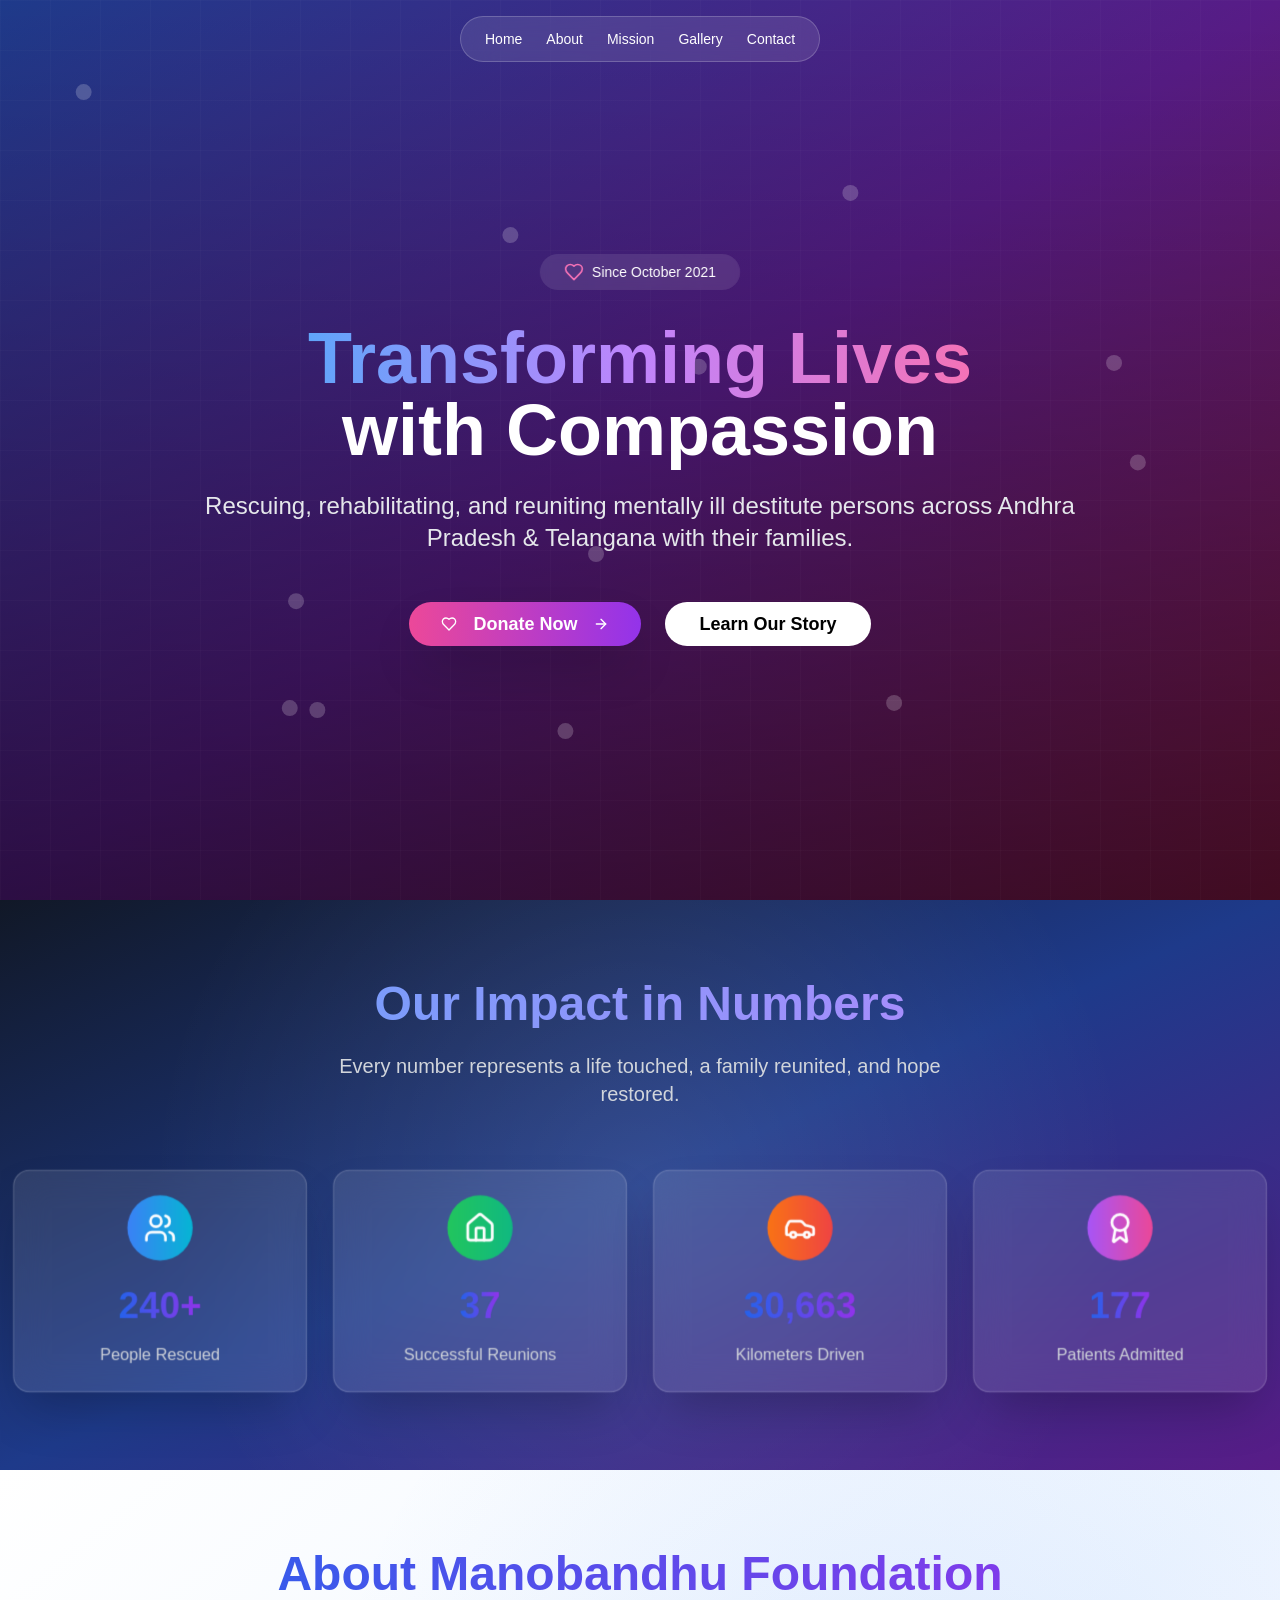
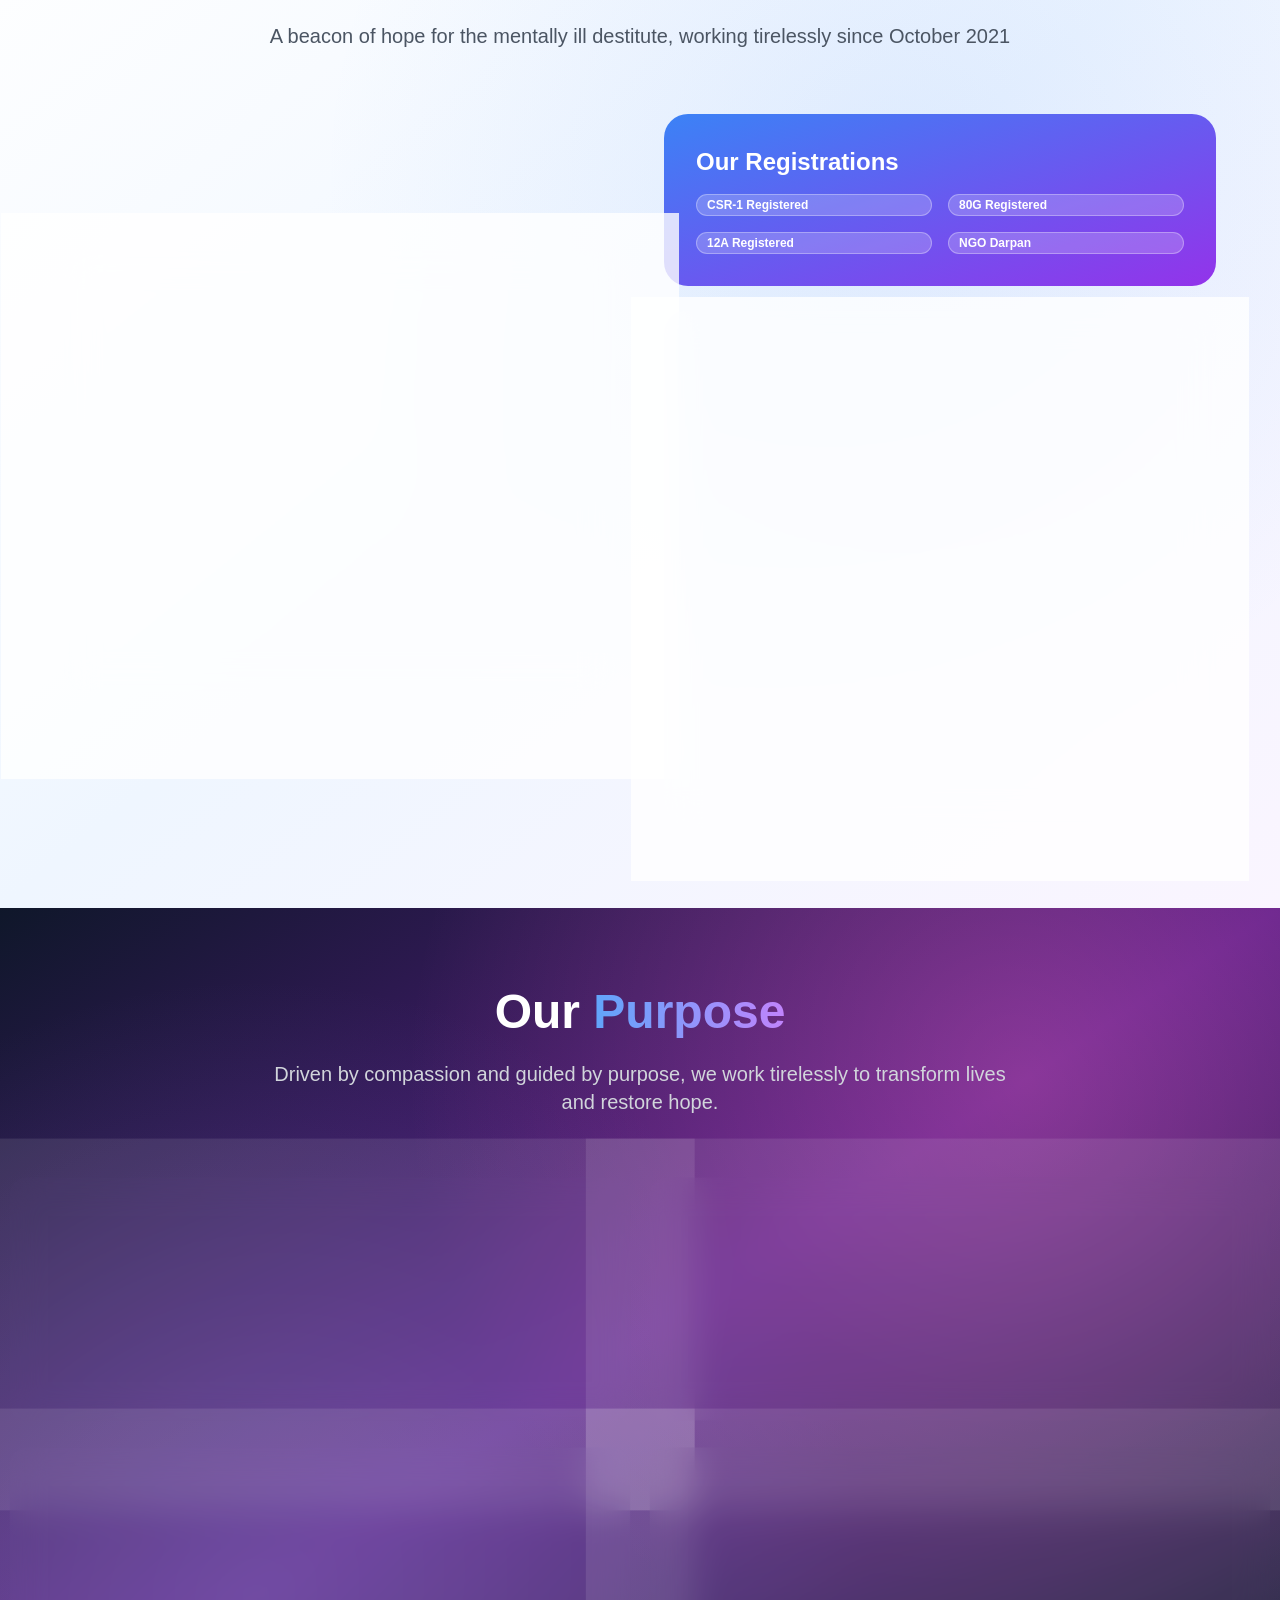
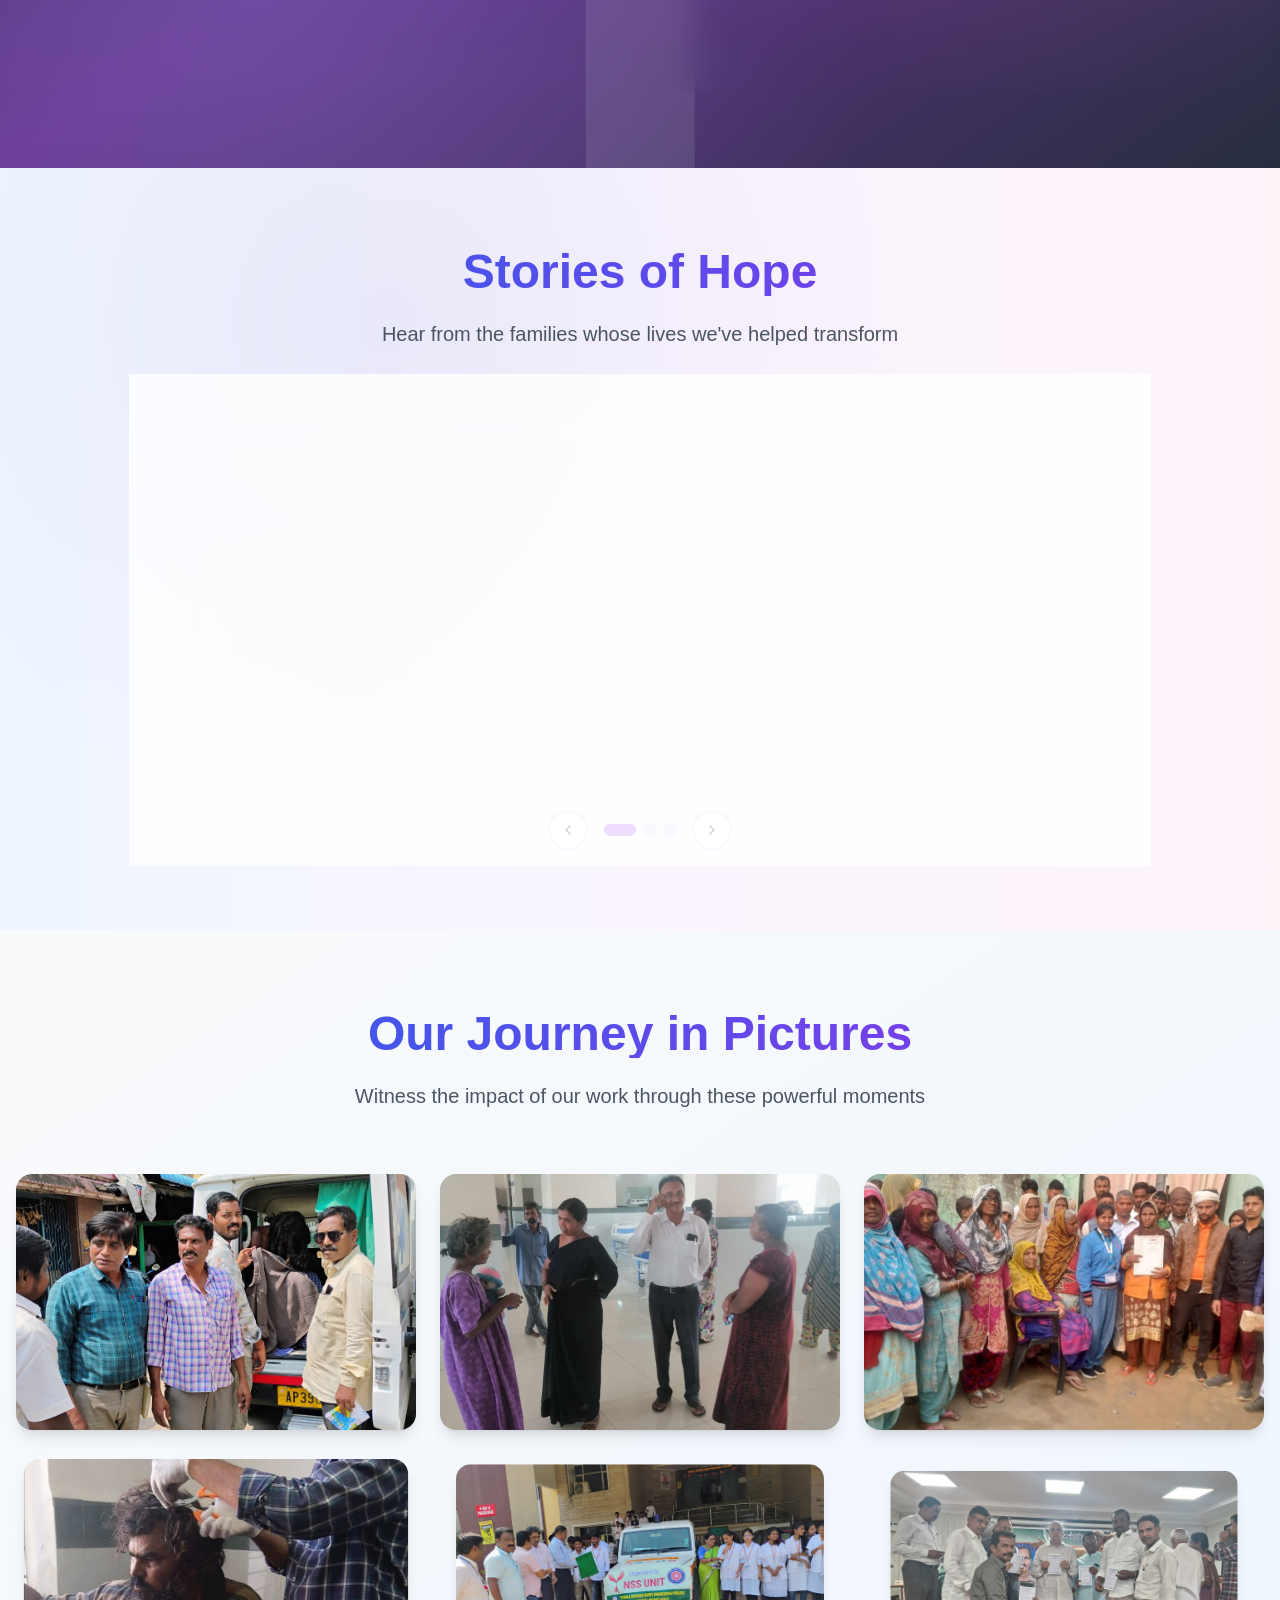
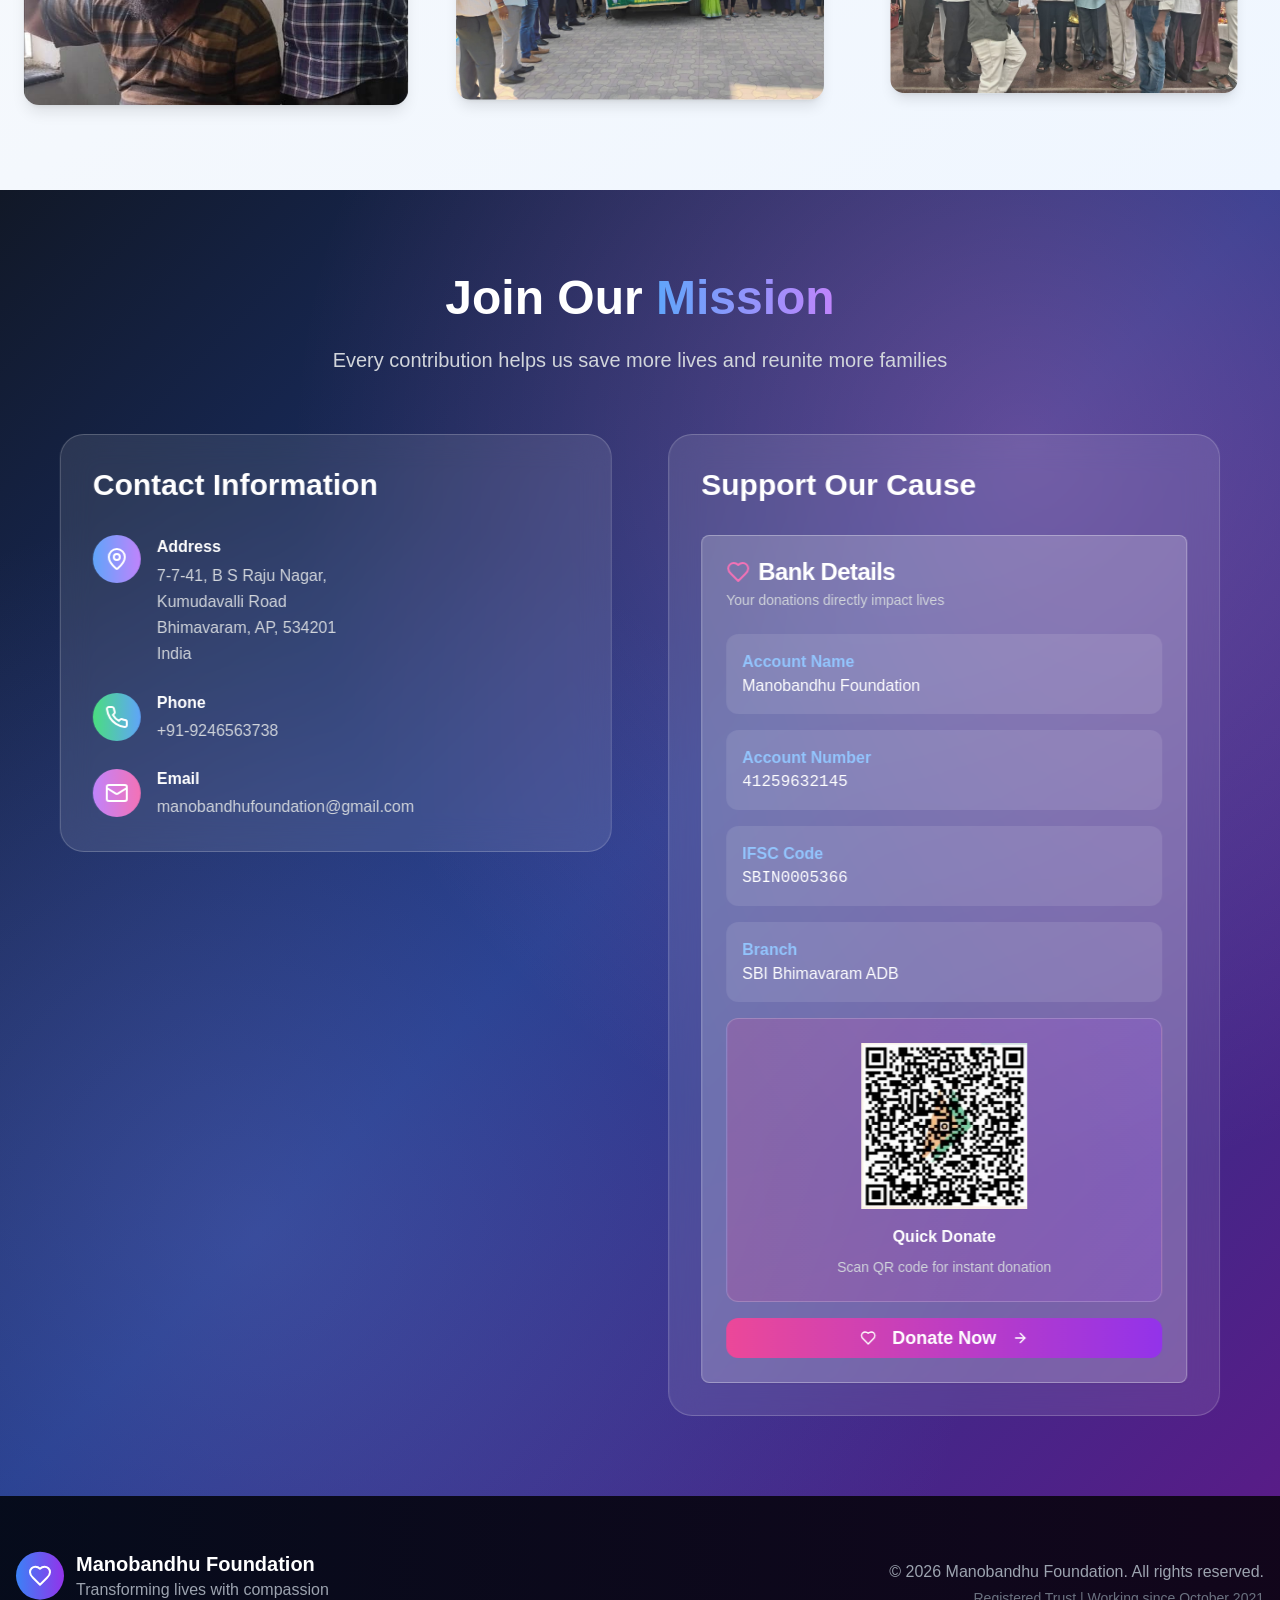
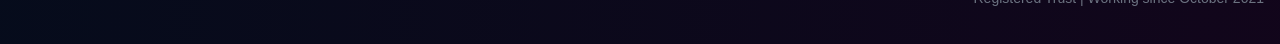
==== commit 58272ae8: "Updates" ====
--- a/index.html
+++ b/index.html
@@ -1 +1,8 @@
-<!DOCTYPE html><html lang="en"><head><meta charSet="utf-8"/><meta name="viewport" content="width=device-width, initial-scale=1"/><link rel="preload" as="image" href="/SrikalhastiPickup.jpeg"/><link rel="preload" as="image" href="/WhatsApp Image 2025-04-24 at 11.25.01 PM (2).jpeg"/><link rel="preload" as="image" href="/WhatsApp Image 2025-04-26 at 4.56.17 PM (1).jpeg"/><link rel="preload" as="image" href="WhatsApp Image 2025-04-24 at 11.25.01 PM (1).jpeg"/><link rel="preload" as="image" href="WhatsApp Image 2025-04-24 at 10.29.44 PM.jpeg"/><link rel="preload" as="image" href="Pamphlet launch DChakrapani, with Manobandhu Regional Team Ananthapur (1).jpeg"/><link rel="preload" as="image" href="/image.png"/><link rel="stylesheet" href="/_next/static/css/15b143b66bfff40b.css" data-precedence="next"/><link rel="preload" as="script" fetchPriority="low" href="/_next/static/chunks/webpack-c81f7fd28659d64f.js"/><script src="/_next/static/chunks/fd9d1056-6922f449a204c2cc.js" async=""></script><script src="/_next/static/chunks/117-c4316584997c8e37.js" async=""></script><script src="/_next/static/chunks/main-app-c92a61f63b24b42c.js" async=""></script><script src="/_next/static/chunks/634-1522972f3a5283b7.js" async=""></script><script src="/_next/static/chunks/app/page-c249779e4a0ad4a4.js" async=""></script><title>ManoBandhu</title><meta name="description" content="Created by Vishal"/><script src="/_next/static/chunks/polyfills-42372ed130431b0a.js" noModule=""></script></head><body><div class="min-h-screen"><nav class="fixed top-4 left-1/2 transform -translate-x-1/2 z-50 bg-white/10 backdrop-blur-lg rounded-full px-6 py-3 border border-white/20"><div class="flex items-center space-x-6"><a class="text-white hover:text-blue-300 transition-colors text-sm font-medium" href="#hero">Home</a><a class="text-white hover:text-blue-300 transition-colors text-sm font-medium" href="#about">About</a><a class="text-white hover:text-blue-300 transition-colors text-sm font-medium" href="#mission">Mission</a><a class="text-white hover:text-blue-300 transition-colors text-sm font-medium" href="#gallery">Gallery</a><a class="text-white hover:text-blue-300 transition-colors text-sm font-medium" href="#contact">Contact</a></div></nav><section class="relative min-h-screen flex items-center justify-center overflow-hidden"><div class="absolute inset-0 bg-gradient-to-br from-blue-900 via-purple-900 to-pink-900"><div class="absolute inset-0 bg-gradient-to-t from-black/50 to-transparent"></div></div><div class="absolute inset-0 opacity-20"><div class="h-full w-full bg-[linear-gradient(rgba(255,255,255,0.1)_1px,transparent_1px),linear-gradient(90deg,rgba(255,255,255,0.1)_1px,transparent_1px)] bg-[size:50px_50px]"></div></div><div class="relative z-10 container mx-auto px-4 text-center text-white"><div style="opacity:0;transform:translateY(50px)"><div class="inline-flex items-center space-x-2 bg-white/10 backdrop-blur-sm rounded-full px-6 py-2 mb-8" style="transform:scale(0)"><svg xmlns="http://www.w3.org/2000/svg" width="24" height="24" viewBox="0 0 24 24" fill="none" stroke="currentColor" stroke-width="2" stroke-linecap="round" stroke-linejoin="round" class="lucide lucide-heart h-5 w-5 text-pink-400"><path d="M19 14c1.49-1.46 3-3.21 3-5.5A5.5 5.5 0 0 0 16.5 3c-1.76 0-3 .5-4.5 2-1.5-1.5-2.74-2-4.5-2A5.5 5.5 0 0 0 2 8.5c0 2.3 1.5 4.05 3 5.5l7 7Z"></path></svg><span class="text-sm font-medium">Since October 2021</span></div><h1 class="text-5xl md:text-7xl font-bold mb-6 leading-tight" style="opacity:0;transform:translateY(30px)"><span class="bg-gradient-to-r from-blue-400 via-purple-400 to-pink-400 bg-clip-text text-transparent">Transforming Lives</span><br/><span class="text-white" style="opacity:0">with Compassion</span></h1><p class="text-xl md:text-2xl mb-12 max-w-4xl mx-auto text-gray-200 leading-relaxed" style="opacity:0;transform:translateY(20px)">Rescuing, rehabilitating, and reuniting mentally ill destitute persons across Andhra Pradesh &amp; Telangana with their families.</p><div class="flex flex-col sm:flex-row gap-6 justify-center" style="opacity:0;transform:translateY(20px)"><div tabindex="0"><button class="inline-flex items-center justify-center gap-2 whitespace-nowrap ring-offset-background transition-colors focus-visible:outline-none focus-visible:ring-2 focus-visible:ring-ring focus-visible:ring-offset-2 disabled:pointer-events-none disabled:opacity-50 [&amp;_svg]:pointer-events-none [&amp;_svg]:size-4 [&amp;_svg]:shrink-0 bg-primary hover:bg-primary/90 h-11 bg-gradient-to-r from-pink-500 to-purple-600 hover:from-pink-600 hover:to-purple-700 text-white border-0 px-8 py-4 text-lg font-semibold rounded-full shadow-2xl"><svg xmlns="http://www.w3.org/2000/svg" width="24" height="24" viewBox="0 0 24 24" fill="none" stroke="currentColor" stroke-width="2" stroke-linecap="round" stroke-linejoin="round" class="lucide lucide-heart mr-2 h-6 w-6"><path d="M19 14c1.49-1.46 3-3.21 3-5.5A5.5 5.5 0 0 0 16.5 3c-1.76 0-3 .5-4.5 2-1.5-1.5-2.74-2-4.5-2A5.5 5.5 0 0 0 2 8.5c0 2.3 1.5 4.05 3 5.5l7 7Z"></path></svg><a href="#donate">Donate Now</a><svg xmlns="http://www.w3.org/2000/svg" width="24" height="24" viewBox="0 0 24 24" fill="none" stroke="currentColor" stroke-width="2" stroke-linecap="round" stroke-linejoin="round" class="lucide lucide-arrow-right ml-2 h-6 w-6"><path d="M5 12h14"></path><path d="m12 5 7 7-7 7"></path></svg></button></div><div tabindex="0"><button class="inline-flex items-center justify-center gap-2 whitespace-nowrap ring-offset-background transition-colors focus-visible:outline-none focus-visible:ring-2 focus-visible:ring-ring focus-visible:ring-offset-2 disabled:pointer-events-none disabled:opacity-50 [&amp;_svg]:pointer-events-none [&amp;_svg]:size-4 [&amp;_svg]:shrink-0 bg-background h-11 border-2 border-white/30 text-black hover:text-white hover:bg-white/10 backdrop-blur-sm px-8 py-4 text-lg font-semibold rounded-full">Learn Our Story</button></div></div></div></div></section><section class="py-20 bg-gradient-to-br from-gray-900 via-blue-900 to-purple-900 relative overflow-hidden"><div class="absolute inset-0 bg-[radial-gradient(circle_at_50%_50%,rgba(255,255,255,0.1),transparent_70%)]"></div><div class="container mx-auto px-4 relative z-10"><div class="text-center mb-16" style="opacity:0;transform:translateY(50px)"><h2 class="text-4xl md:text-5xl font-bold mb-6 bg-gradient-to-r from-blue-400 to-purple-400 bg-clip-text text-transparent">Our Impact in Numbers</h2><p class="text-xl text-gray-300 max-w-2xl mx-auto">Every number represents a life touched, a family reunited, and hope restored.</p></div><div class="grid grid-cols-1 md:grid-cols-2 lg:grid-cols-4 gap-8"><div style="opacity:0;transform:translateY(50px)"><div class="relative h-full" style="transform-style:preserve-3d;perspective:1000px"><div class="bg-white/10 backdrop-blur-lg rounded-2xl p-6 shadow-2xl border border-white/20" style="transform:translateZ(20px)"><div class="text-center"><div class="bg-gradient-to-r from-blue-500 to-cyan-500 p-4 rounded-full w-16 h-16 mx-auto mb-6 flex items-center justify-center"><svg xmlns="http://www.w3.org/2000/svg" width="24" height="24" viewBox="0 0 24 24" fill="none" stroke="currentColor" stroke-width="2" stroke-linecap="round" stroke-linejoin="round" class="lucide lucide-users h-8 w-8 text-white"><path d="M16 21v-2a4 4 0 0 0-4-4H6a4 4 0 0 0-4 4v2"></path><circle cx="9" cy="7" r="4"></circle><path d="M22 21v-2a4 4 0 0 0-3-3.87"></path><path d="M16 3.13a4 4 0 0 1 0 7.75"></path></svg></div><div class="mb-4"><span class="font-bold text-4xl bg-gradient-to-r from-blue-600 to-purple-600 bg-clip-text text-transparent" style="opacity:0;transform:translateY(20px)">0<!-- -->+</span></div><p class="text-gray-300 font-medium">People Rescued</p></div></div></div></div><div style="opacity:0;transform:translateY(50px)"><div class="relative h-full" style="transform-style:preserve-3d;perspective:1000px"><div class="bg-white/10 backdrop-blur-lg rounded-2xl p-6 shadow-2xl border border-white/20" style="transform:translateZ(20px)"><div class="text-center"><div class="bg-gradient-to-r from-green-500 to-emerald-500 p-4 rounded-full w-16 h-16 mx-auto mb-6 flex items-center justify-center"><svg xmlns="http://www.w3.org/2000/svg" width="24" height="24" viewBox="0 0 24 24" fill="none" stroke="currentColor" stroke-width="2" stroke-linecap="round" stroke-linejoin="round" class="lucide lucide-house h-8 w-8 text-white"><path d="M15 21v-8a1 1 0 0 0-1-1h-4a1 1 0 0 0-1 1v8"></path><path d="M3 10a2 2 0 0 1 .709-1.528l7-5.999a2 2 0 0 1 2.582 0l7 5.999A2 2 0 0 1 21 10v9a2 2 0 0 1-2 2H5a2 2 0 0 1-2-2z"></path></svg></div><div class="mb-4"><span class="font-bold text-4xl bg-gradient-to-r from-blue-600 to-purple-600 bg-clip-text text-transparent" style="opacity:0;transform:translateY(20px)">0</span></div><p class="text-gray-300 font-medium">Successful Reunions</p></div></div></div></div><div style="opacity:0;transform:translateY(50px)"><div class="relative h-full" style="transform-style:preserve-3d;perspective:1000px"><div class="bg-white/10 backdrop-blur-lg rounded-2xl p-6 shadow-2xl border border-white/20" style="transform:translateZ(20px)"><div class="text-center"><div class="bg-gradient-to-r from-orange-500 to-red-500 p-4 rounded-full w-16 h-16 mx-auto mb-6 flex items-center justify-center"><svg xmlns="http://www.w3.org/2000/svg" width="24" height="24" viewBox="0 0 24 24" fill="none" stroke="currentColor" stroke-width="2" stroke-linecap="round" stroke-linejoin="round" class="lucide lucide-car h-8 w-8 text-white"><path d="M19 17h2c.6 0 1-.4 1-1v-3c0-.9-.7-1.7-1.5-1.9C18.7 10.6 16 10 16 10s-1.3-1.4-2.2-2.3c-.5-.4-1.1-.7-1.8-.7H5c-.6 0-1.1.4-1.4.9l-1.4 2.9A3.7 3.7 0 0 0 2 12v4c0 .6.4 1 1 1h2"></path><circle cx="7" cy="17" r="2"></circle><path d="M9 17h6"></path><circle cx="17" cy="17" r="2"></circle></svg></div><div class="mb-4"><span class="font-bold text-4xl bg-gradient-to-r from-blue-600 to-purple-600 bg-clip-text text-transparent" style="opacity:0;transform:translateY(20px)">0</span></div><p class="text-gray-300 font-medium">Kilometers Driven</p></div></div></div></div><div style="opacity:0;transform:translateY(50px)"><div class="relative h-full" style="transform-style:preserve-3d;perspective:1000px"><div class="bg-white/10 backdrop-blur-lg rounded-2xl p-6 shadow-2xl border border-white/20" style="transform:translateZ(20px)"><div class="text-center"><div class="bg-gradient-to-r from-purple-500 to-pink-500 p-4 rounded-full w-16 h-16 mx-auto mb-6 flex items-center justify-center"><svg xmlns="http://www.w3.org/2000/svg" width="24" height="24" viewBox="0 0 24 24" fill="none" stroke="currentColor" stroke-width="2" stroke-linecap="round" stroke-linejoin="round" class="lucide lucide-award h-8 w-8 text-white"><path d="m15.477 12.89 1.515 8.526a.5.5 0 0 1-.81.47l-3.58-2.687a1 1 0 0 0-1.197 0l-3.586 2.686a.5.5 0 0 1-.81-.469l1.514-8.526"></path><circle cx="12" cy="8" r="6"></circle></svg></div><div class="mb-4"><span class="font-bold text-4xl bg-gradient-to-r from-blue-600 to-purple-600 bg-clip-text text-transparent" style="opacity:0;transform:translateY(20px)">0</span></div><p class="text-gray-300 font-medium">Patients Admitted</p></div></div></div></div></div></div></section><section id="about" class="py-20 bg-gradient-to-br from-white via-blue-50 to-purple-50 relative overflow-hidden"><div class="absolute inset-0 bg-[radial-gradient(circle_at_70%_30%,rgba(59,130,246,0.1),transparent_50%)]"></div><div class="container mx-auto px-4 relative z-10"><div class="max-w-6xl mx-auto"><div class="text-center mb-16" style="opacity:0;transform:translateY(50px)"><h2 class="text-4xl md:text-5xl font-bold mb-6 bg-gradient-to-r from-blue-600 to-purple-600 bg-clip-text text-transparent">About Manobandhu Foundation</h2><p class="text-xl text-gray-600 max-w-3xl mx-auto">A beacon of hope for the mentally ill destitute, working tirelessly since October 2021</p></div><div class="grid lg:grid-cols-2 gap-12 items-center"><div style="opacity:0;transform:translateX(-50px)"><div class="bg-white/80 backdrop-blur-lg rounded-3xl p-8 shadow-2xl border border-white/20"><h3 class="text-3xl font-bold mb-6 text-gray-900">Our Journey</h3><div class="space-y-6"><p class="text-gray-700 leading-relaxed">&#x27;Manobandhu&#x27; began as a campaign to rehabilitate wandering mentally ill destitute persons, starting operations on 26th October 2021. Our mission is to connect these vulnerable individuals with existing mental care facilities for proper rehabilitation.</p><p class="text-gray-700 leading-relaxed">Registered as a trust on 27th June 2022, we work closely with state functionaries across both Telugu states to ensure every person receives the care and support they desperately need.</p><div class="grid grid-cols-2 gap-4"><div class="text-center p-4 bg-blue-50 rounded-xl"><div class="text-2xl font-bold text-blue-600">2021</div><div class="text-sm text-gray-600">Founded</div></div><div class="text-center p-4 bg-green-50 rounded-xl"><div class="text-2xl font-bold text-green-600">2022</div><div class="text-sm text-gray-600">Registered</div></div></div></div></div></div><div class="space-y-6" style="opacity:0;transform:translateX(50px)"><div class="bg-gradient-to-br from-blue-500 to-purple-600 rounded-3xl p-8 text-white"><h3 class="text-2xl font-bold mb-4">Our Registrations</h3><div class="grid grid-cols-2 gap-4"><div class="inline-flex items-center rounded-full border px-2.5 py-0.5 text-xs font-semibold transition-colors focus:outline-none focus:ring-2 focus:ring-ring focus:ring-offset-2 hover:bg-secondary/80 bg-white/20 text-white border-white/30">CSR-1 Registered</div><div class="inline-flex items-center rounded-full border px-2.5 py-0.5 text-xs font-semibold transition-colors focus:outline-none focus:ring-2 focus:ring-ring focus:ring-offset-2 hover:bg-secondary/80 bg-white/20 text-white border-white/30">80G Registered</div><div class="inline-flex items-center rounded-full border px-2.5 py-0.5 text-xs font-semibold transition-colors focus:outline-none focus:ring-2 focus:ring-ring focus:ring-offset-2 hover:bg-secondary/80 bg-white/20 text-white border-white/30">12A Registered</div><div class="inline-flex items-center rounded-full border px-2.5 py-0.5 text-xs font-semibold transition-colors focus:outline-none focus:ring-2 focus:ring-ring focus:ring-offset-2 hover:bg-secondary/80 bg-white/20 text-white border-white/30">NGO Darpan</div></div></div><div class="bg-white/80 backdrop-blur-lg rounded-3xl p-8 shadow-xl border border-white/20"><h3 class="text-2xl font-bold mb-6 text-gray-900">Our Trustees</h3><div class="space-y-3"><div class="flex items-center space-x-3 p-3 bg-gray-50 rounded-xl" style="opacity:0;transform:translateX(20px)"><div class="w-8 h-8 bg-gradient-to-r from-blue-400 to-purple-400 rounded-full flex items-center justify-center"><svg xmlns="http://www.w3.org/2000/svg" width="24" height="24" viewBox="0 0 24 24" fill="none" stroke="currentColor" stroke-width="2" stroke-linecap="round" stroke-linejoin="round" class="lucide lucide-users h-4 w-4 text-white"><path d="M16 21v-2a4 4 0 0 0-4-4H6a4 4 0 0 0-4 4v2"></path><circle cx="9" cy="7" r="4"></circle><path d="M22 21v-2a4 4 0 0 0-3-3.87"></path><path d="M16 3.13a4 4 0 0 1 0 7.75"></path></svg></div><span class="text-gray-700 font-medium">C. Anjaneya Reddy, IPS (Retd)</span></div><div class="flex items-center space-x-3 p-3 bg-gray-50 rounded-xl" style="opacity:0;transform:translateX(20px)"><div class="w-8 h-8 bg-gradient-to-r from-blue-400 to-purple-400 rounded-full flex items-center justify-center"><svg xmlns="http://www.w3.org/2000/svg" width="24" height="24" viewBox="0 0 24 24" fill="none" stroke="currentColor" stroke-width="2" stroke-linecap="round" stroke-linejoin="round" class="lucide lucide-users h-4 w-4 text-white"><path d="M16 21v-2a4 4 0 0 0-4-4H6a4 4 0 0 0-4 4v2"></path><circle cx="9" cy="7" r="4"></circle><path d="M22 21v-2a4 4 0 0 0-3-3.87"></path><path d="M16 3.13a4 4 0 0 1 0 7.75"></path></svg></div><span class="text-gray-700 font-medium">A. Jeya Kallam, IAS (Retd)</span></div><div class="flex items-center space-x-3 p-3 bg-gray-50 rounded-xl" style="opacity:0;transform:translateX(20px)"><div class="w-8 h-8 bg-gradient-to-r from-blue-400 to-purple-400 rounded-full flex items-center justify-center"><svg xmlns="http://www.w3.org/2000/svg" width="24" height="24" viewBox="0 0 24 24" fill="none" stroke="currentColor" stroke-width="2" stroke-linecap="round" stroke-linejoin="round" class="lucide lucide-users h-4 w-4 text-white"><path d="M16 21v-2a4 4 0 0 0-4-4H6a4 4 0 0 0-4 4v2"></path><circle cx="9" cy="7" r="4"></circle><path d="M22 21v-2a4 4 0 0 0-3-3.87"></path><path d="M16 3.13a4 4 0 0 1 0 7.75"></path></svg></div><span class="text-gray-700 font-medium">D. Chakrapani, IAS (Retd)</span></div><div class="flex items-center space-x-3 p-3 bg-gray-50 rounded-xl" style="opacity:0;transform:translateX(20px)"><div class="w-8 h-8 bg-gradient-to-r from-blue-400 to-purple-400 rounded-full flex items-center justify-center"><svg xmlns="http://www.w3.org/2000/svg" width="24" height="24" viewBox="0 0 24 24" fill="none" stroke="currentColor" stroke-width="2" stroke-linecap="round" stroke-linejoin="round" class="lucide lucide-users h-4 w-4 text-white"><path d="M16 21v-2a4 4 0 0 0-4-4H6a4 4 0 0 0-4 4v2"></path><circle cx="9" cy="7" r="4"></circle><path d="M22 21v-2a4 4 0 0 0-3-3.87"></path><path d="M16 3.13a4 4 0 0 1 0 7.75"></path></svg></div><span class="text-gray-700 font-medium">Dr. Bharat Vatwani, Psychiatrist</span></div><div class="flex items-center space-x-3 p-3 bg-gray-50 rounded-xl" style="opacity:0;transform:translateX(20px)"><div class="w-8 h-8 bg-gradient-to-r from-blue-400 to-purple-400 rounded-full flex items-center justify-center"><svg xmlns="http://www.w3.org/2000/svg" width="24" height="24" viewBox="0 0 24 24" fill="none" stroke="currentColor" stroke-width="2" stroke-linecap="round" stroke-linejoin="round" class="lucide lucide-users h-4 w-4 text-white"><path d="M16 21v-2a4 4 0 0 0-4-4H6a4 4 0 0 0-4 4v2"></path><circle cx="9" cy="7" r="4"></circle><path d="M22 21v-2a4 4 0 0 0-3-3.87"></path><path d="M16 3.13a4 4 0 0 1 0 7.75"></path></svg></div><span class="text-gray-700 font-medium">Dr. Indla Ramasubba Reddy, Psychiatrist</span></div><div class="flex items-center space-x-3 p-3 bg-gray-50 rounded-xl" style="opacity:0;transform:translateX(20px)"><div class="w-8 h-8 bg-gradient-to-r from-blue-400 to-purple-400 rounded-full flex items-center justify-center"><svg xmlns="http://www.w3.org/2000/svg" width="24" height="24" viewBox="0 0 24 24" fill="none" stroke="currentColor" stroke-width="2" stroke-linecap="round" stroke-linejoin="round" class="lucide lucide-users h-4 w-4 text-white"><path d="M16 21v-2a4 4 0 0 0-4-4H6a4 4 0 0 0-4 4v2"></path><circle cx="9" cy="7" r="4"></circle><path d="M22 21v-2a4 4 0 0 0-3-3.87"></path><path d="M16 3.13a4 4 0 0 1 0 7.75"></path></svg></div><span class="text-gray-700 font-medium">B. Ramakrishnam Raju, Social Activist</span></div></div></div></div></div></div></div></section><section id="mission" class="py-20 bg-gradient-to-br from-slate-900 via-purple-900 to-slate-900 relative overflow-hidden"><div class="absolute inset-0"><div class="absolute inset-0 bg-[radial-gradient(circle_at_20%_80%,rgba(120,119,198,0.3),transparent_50%)]"></div><div class="absolute inset-0 bg-[radial-gradient(circle_at_80%_20%,rgba(255,119,198,0.3),transparent_50%)]"></div></div><div class="container mx-auto px-4 relative z-10"><div class="text-center mb-16" style="opacity:0;transform:translateY(50px)"><h2 class="text-4xl md:text-5xl font-bold mb-6 text-white">Our<!-- --> <span class="bg-gradient-to-r from-blue-400 to-purple-400 bg-clip-text text-transparent">Purpose</span></h2><p class="text-xl text-gray-300 max-w-3xl mx-auto">Driven by compassion and guided by purpose, we work tirelessly to transform lives and restore hope.</p></div><div class="grid grid-cols-1 md:grid-cols-2 gap-8"><div style="opacity:0;transform:translateY(50px)"><div class="relative h-full" style="transform-style:preserve-3d;perspective:1000px"><div class="bg-white/10 backdrop-blur-lg rounded-2xl p-6 shadow-2xl border border-white/20" style="transform:translateZ(20px)"><div class="text-center"><div class="bg-gradient-to-r from-blue-500 to-cyan-500 p-4 rounded-full w-16 h-16 mx-auto mb-6 flex items-center justify-center"><svg xmlns="http://www.w3.org/2000/svg" width="24" height="24" viewBox="0 0 24 24" fill="none" stroke="currentColor" stroke-width="2" stroke-linecap="round" stroke-linejoin="round" class="lucide lucide-eye h-8 w-8 text-white"><path d="M2.062 12.348a1 1 0 0 1 0-.696 10.75 10.75 0 0 1 19.876 0 1 1 0 0 1 0 .696 10.75 10.75 0 0 1-19.876 0"></path><circle cx="12" cy="12" r="3"></circle></svg></div><h3 class="text-2xl font-bold mb-4 text-white">Our Vision</h3><p class="text-gray-300 leading-relaxed">To make Telugu states a role model in rescue and rehabilitation of destitute persons, transforming lives through collaborative efforts.</p></div></div></div></div><div style="opacity:0;transform:translateY(50px)"><div class="relative h-full" style="transform-style:preserve-3d;perspective:1000px"><div class="bg-white/10 backdrop-blur-lg rounded-2xl p-6 shadow-2xl border border-white/20" style="transform:translateZ(20px)"><div class="text-center"><div class="bg-gradient-to-r from-green-500 to-emerald-500 p-4 rounded-full w-16 h-16 mx-auto mb-6 flex items-center justify-center"><svg xmlns="http://www.w3.org/2000/svg" width="24" height="24" viewBox="0 0 24 24" fill="none" stroke="currentColor" stroke-width="2" stroke-linecap="round" stroke-linejoin="round" class="lucide lucide-target h-8 w-8 text-white"><circle cx="12" cy="12" r="10"></circle><circle cx="12" cy="12" r="6"></circle><circle cx="12" cy="12" r="2"></circle></svg></div><h3 class="text-2xl font-bold mb-4 text-white">Our Mission</h3><p class="text-gray-300 leading-relaxed">Connect wandering mentally ill individuals with mental care facilities, working with state functionaries to ensure proper care and support.</p></div></div></div></div><div style="opacity:0;transform:translateY(50px)"><div class="relative h-full" style="transform-style:preserve-3d;perspective:1000px"><div class="bg-white/10 backdrop-blur-lg rounded-2xl p-6 shadow-2xl border border-white/20" style="transform:translateZ(20px)"><div class="text-center"><div class="bg-gradient-to-r from-pink-500 to-rose-500 p-4 rounded-full w-16 h-16 mx-auto mb-6 flex items-center justify-center"><svg xmlns="http://www.w3.org/2000/svg" width="24" height="24" viewBox="0 0 24 24" fill="none" stroke="currentColor" stroke-width="2" stroke-linecap="round" stroke-linejoin="round" class="lucide lucide-heart h-8 w-8 text-white"><path d="M19 14c1.49-1.46 3-3.21 3-5.5A5.5 5.5 0 0 0 16.5 3c-1.76 0-3 .5-4.5 2-1.5-1.5-2.74-2-4.5-2A5.5 5.5 0 0 0 2 8.5c0 2.3 1.5 4.05 3 5.5l7 7Z"></path></svg></div><h3 class="text-2xl font-bold mb-4 text-white">Our Values</h3><p class="text-gray-300 leading-relaxed">Compassion, dignity, and human rights guide every action we take in our mission to restore hope and reunite families.</p></div></div></div></div><div style="opacity:0;transform:translateY(50px)"><div class="relative h-full" style="transform-style:preserve-3d;perspective:1000px"><div class="bg-white/10 backdrop-blur-lg rounded-2xl p-6 shadow-2xl border border-white/20" style="transform:translateZ(20px)"><div class="text-center"><div class="bg-gradient-to-r from-purple-500 to-violet-500 p-4 rounded-full w-16 h-16 mx-auto mb-6 flex items-center justify-center"><svg xmlns="http://www.w3.org/2000/svg" width="24" height="24" viewBox="0 0 24 24" fill="none" stroke="currentColor" stroke-width="2" stroke-linecap="round" stroke-linejoin="round" class="lucide lucide-users h-8 w-8 text-white"><path d="M16 21v-2a4 4 0 0 0-4-4H6a4 4 0 0 0-4 4v2"></path><circle cx="9" cy="7" r="4"></circle><path d="M22 21v-2a4 4 0 0 0-3-3.87"></path><path d="M16 3.13a4 4 0 0 1 0 7.75"></path></svg></div><h3 class="text-2xl font-bold mb-4 text-white">Our Impact</h3><p class="text-gray-300 leading-relaxed">Empowering individuals to lead dignified lives while securing their fundamental human rights through comprehensive rehabilitation.</p></div></div></div></div></div></div></section><section class="py-20 bg-gradient-to-r from-blue-50 via-purple-50 to-pink-50 relative overflow-hidden"><div class="absolute inset-0 bg-[radial-gradient(circle_at_30%_20%,rgba(120,119,198,0.1),transparent_50%)]"></div><div class="container mx-auto px-4 relative z-10"><div class="text-center mb-16" style="opacity:0;transform:translateY(30px)"><h2 class="text-4xl md:text-5xl font-bold mb-6 bg-gradient-to-r from-blue-600 to-purple-600 bg-clip-text text-transparent">Stories of Hope</h2><p class="text-xl text-gray-600 max-w-2xl mx-auto">Hear from the families whose lives we&#x27;ve helped transform</p></div><div class="max-w-4xl mx-auto"><div class="relative"><div class="bg-white/80 backdrop-blur-lg rounded-3xl p-8 md:p-12 shadow-2xl border border-white/20" style="opacity:0;transform:translateX(100px)"><svg xmlns="http://www.w3.org/2000/svg" width="24" height="24" viewBox="0 0 24 24" fill="none" stroke="currentColor" stroke-width="2" stroke-linecap="round" stroke-linejoin="round" class="lucide lucide-quote h-12 w-12 text-purple-400 mb-6"><path d="M16 3a2 2 0 0 0-2 2v6a2 2 0 0 0 2 2 1 1 0 0 1 1 1v1a2 2 0 0 1-2 2 1 1 0 0 0-1 1v2a1 1 0 0 0 1 1 6 6 0 0 0 6-6V5a2 2 0 0 0-2-2z"></path><path d="M5 3a2 2 0 0 0-2 2v6a2 2 0 0 0 2 2 1 1 0 0 1 1 1v1a2 2 0 0 1-2 2 1 1 0 0 0-1 1v2a1 1 0 0 0 1 1 6 6 0 0 0 6-6V5a2 2 0 0 0-2-2z"></path></svg><p class="text-xl md:text-2xl text-gray-700 mb-8 leading-relaxed italic">&quot;<!-- -->Manobandhu Foundation gave us hope when we had lost all. They found our brother after 3 years and brought him back to us. We are forever grateful.<!-- -->&quot;</p><div class="flex items-center space-x-4"><div class="w-12 h-12 bg-gradient-to-r from-blue-400 to-purple-400 rounded-full flex items-center justify-center"><span class="text-white font-bold text-lg">P</span></div><div><p class="font-semibold text-gray-900">Priya Sharma</p><p class="text-gray-600">Sister of rescued person</p><p class="text-sm text-gray-500">Hyderabad, Telangana</p></div></div></div><div class="flex justify-center items-center mt-8 space-x-4"><button class="inline-flex items-center justify-center gap-2 whitespace-nowrap text-sm font-medium ring-offset-background transition-colors focus-visible:outline-none focus-visible:ring-2 focus-visible:ring-ring focus-visible:ring-offset-2 disabled:pointer-events-none disabled:opacity-50 [&amp;_svg]:pointer-events-none [&amp;_svg]:size-4 [&amp;_svg]:shrink-0 bg-background hover:text-accent-foreground h-10 w-10 rounded-full border-2 border-purple-200 hover:bg-purple-100"><svg xmlns="http://www.w3.org/2000/svg" width="24" height="24" viewBox="0 0 24 24" fill="none" stroke="currentColor" stroke-width="2" stroke-linecap="round" stroke-linejoin="round" class="lucide lucide-chevron-left h-5 w-5"><path d="m15 18-6-6 6-6"></path></svg></button><div class="flex space-x-2"><button class="w-3 h-3 rounded-full transition-all duration-300 bg-purple-500 w-8"></button><button class="w-3 h-3 rounded-full transition-all duration-300 bg-purple-200 hover:bg-purple-300"></button><button class="w-3 h-3 rounded-full transition-all duration-300 bg-purple-200 hover:bg-purple-300"></button></div><button class="inline-flex items-center justify-center gap-2 whitespace-nowrap text-sm font-medium ring-offset-background transition-colors focus-visible:outline-none focus-visible:ring-2 focus-visible:ring-ring focus-visible:ring-offset-2 disabled:pointer-events-none disabled:opacity-50 [&amp;_svg]:pointer-events-none [&amp;_svg]:size-4 [&amp;_svg]:shrink-0 bg-background hover:text-accent-foreground h-10 w-10 rounded-full border-2 border-purple-200 hover:bg-purple-100"><svg xmlns="http://www.w3.org/2000/svg" width="24" height="24" viewBox="0 0 24 24" fill="none" stroke="currentColor" stroke-width="2" stroke-linecap="round" stroke-linejoin="round" class="lucide lucide-chevron-right h-5 w-5"><path d="m9 18 6-6-6-6"></path></svg></button></div></div></div></div></section><section id="gallery" class="py-20 bg-gradient-to-br from-gray-50 to-blue-50"><div class="container mx-auto px-4"><div class="text-center mb-16" style="opacity:0;transform:translateY(30px)"><h2 class="text-4xl md:text-5xl font-bold mb-6 bg-gradient-to-r from-blue-600 to-purple-600 bg-clip-text text-transparent">Our Journey in Pictures</h2><p class="text-xl text-gray-600 max-w-2xl mx-auto">Witness the impact of our work through these powerful moments</p></div><div class="grid grid-cols-1 md:grid-cols-2 lg:grid-cols-3 gap-6"><div class="cursor-pointer group" style="opacity:0;transform:scale(0.8)"><div class="relative overflow-hidden rounded-2xl shadow-lg"><img src="/SrikalhastiPickup.jpeg" alt="Rescue operation in Telugu states" width="600" height="400" class="w-full h-64 object-cover transition-transform duration-300 group-hover:scale-110"/><div class="absolute inset-0 bg-gradient-to-t from-black/70 via-transparent to-transparent opacity-0 group-hover:opacity-100 transition-opacity duration-300"><div class="absolute bottom-4 left-4 right-4 text-white"><h3 class="font-bold text-lg mb-1">Rescue Operations</h3><p class="text-sm text-gray-200">Our team conducting rescue operations across Telugu states</p></div></div></div></div><div class="cursor-pointer group" style="opacity:0;transform:scale(0.8)"><div class="relative overflow-hidden rounded-2xl shadow-lg"><img src="/WhatsApp Image 2025-04-24 at 11.25.01 PM (2).jpeg" alt="Patient care and rehabilitation" width="600" height="400" class="w-full h-64 object-cover transition-transform duration-300 group-hover:scale-110"/><div class="absolute inset-0 bg-gradient-to-t from-black/70 via-transparent to-transparent opacity-0 group-hover:opacity-100 transition-opacity duration-300"><div class="absolute bottom-4 left-4 right-4 text-white"><h3 class="font-bold text-lg mb-1">Care &amp; Rehabilitation</h3><p class="text-sm text-gray-200">Providing compassionate care and medical attention</p></div></div></div></div><div class="cursor-pointer group" style="opacity:0;transform:scale(0.8)"><div class="relative overflow-hidden rounded-2xl shadow-lg"><img src="/WhatsApp Image 2025-04-26 at 4.56.17 PM (1).jpeg" alt="Family reunion moment" width="600" height="400" class="w-full h-64 object-cover transition-transform duration-300 group-hover:scale-110"/><div class="absolute inset-0 bg-gradient-to-t from-black/70 via-transparent to-transparent opacity-0 group-hover:opacity-100 transition-opacity duration-300"><div class="absolute bottom-4 left-4 right-4 text-white"><h3 class="font-bold text-lg mb-1">Family Reunions</h3><p class="text-sm text-gray-200">Emotional moments of families being reunited</p></div></div></div></div><div class="cursor-pointer group" style="opacity:0;transform:scale(0.8)"><div class="relative overflow-hidden rounded-2xl shadow-lg"><img src="WhatsApp Image 2025-04-24 at 11.25.01 PM (1).jpeg" alt="Medical treatment" width="600" height="400" class="w-full h-64 object-cover transition-transform duration-300 group-hover:scale-110"/><div class="absolute inset-0 bg-gradient-to-t from-black/70 via-transparent to-transparent opacity-0 group-hover:opacity-100 transition-opacity duration-300"><div class="absolute bottom-4 left-4 right-4 text-white"><h3 class="font-bold text-lg mb-1">Medical Care</h3><p class="text-sm text-gray-200">Professional medical treatment and support</p></div></div></div></div><div class="cursor-pointer group" style="opacity:0;transform:scale(0.8)"><div class="relative overflow-hidden rounded-2xl shadow-lg"><img src="WhatsApp Image 2025-04-24 at 10.29.44 PM.jpeg" alt="Team at work" width="600" height="400" class="w-full h-64 object-cover transition-transform duration-300 group-hover:scale-110"/><div class="absolute inset-0 bg-gradient-to-t from-black/70 via-transparent to-transparent opacity-0 group-hover:opacity-100 transition-opacity duration-300"><div class="absolute bottom-4 left-4 right-4 text-white"><h3 class="font-bold text-lg mb-1">Our Team</h3><p class="text-sm text-gray-200">Dedicated volunteers and staff working tirelessly</p></div></div></div></div><div class="cursor-pointer group" style="opacity:0;transform:scale(0.8)"><div class="relative overflow-hidden rounded-2xl shadow-lg"><img src="Pamphlet launch DChakrapani, with Manobandhu Regional Team Ananthapur (1).jpeg" alt="Success story" width="600" height="400" class="w-full h-64 object-cover transition-transform duration-300 group-hover:scale-110"/><div class="absolute inset-0 bg-gradient-to-t from-black/70 via-transparent to-transparent opacity-0 group-hover:opacity-100 transition-opacity duration-300"><div class="absolute bottom-4 left-4 right-4 text-white"><h3 class="font-bold text-lg mb-1">Success Stories</h3><p class="text-sm text-gray-200">Celebrating successful rehabilitations and reunions</p></div></div></div></div></div></div></section><section id="contact" class="py-20 bg-gradient-to-br from-gray-900 via-blue-900 to-purple-900 relative overflow-hidden"><div class="absolute inset-0"><div class="absolute inset-0 bg-[radial-gradient(circle_at_20%_80%,rgba(120,119,198,0.3),transparent_50%)]"></div><div class="absolute inset-0 bg-[radial-gradient(circle_at_80%_20%,rgba(255,119,198,0.3),transparent_50%)]"></div></div><div class="container mx-auto px-4 relative z-10"><div class="text-center mb-16" style="opacity:0;transform:translateY(50px)"><h2 class="text-4xl md:text-5xl font-bold mb-6 text-white">Join Our<!-- --> <span class="bg-gradient-to-r from-blue-400 to-purple-400 bg-clip-text text-transparent">Mission</span></h2><p class="text-xl text-gray-300 max-w-2xl mx-auto">Every contribution helps us save more lives and reunite more families</p></div><div class="grid grid-cols-1 lg:grid-cols-2 gap-12 max-w-6xl mx-auto"><div style="opacity:0;transform:translateX(-50px)"><div class="bg-white/10 backdrop-blur-lg rounded-3xl p-8 border border-white/20"><h3 class="text-3xl font-bold mb-8 text-white">Contact Information</h3><div class="space-y-6"><div class="flex items-start space-x-4"><div class="bg-gradient-to-r from-blue-400 to-purple-400 p-3 rounded-full"><svg xmlns="http://www.w3.org/2000/svg" width="24" height="24" viewBox="0 0 24 24" fill="none" stroke="currentColor" stroke-width="2" stroke-linecap="round" stroke-linejoin="round" class="lucide lucide-map-pin h-6 w-6 text-white"><path d="M20 10c0 4.993-5.539 10.193-7.399 11.799a1 1 0 0 1-1.202 0C9.539 20.193 4 14.993 4 10a8 8 0 0 1 16 0"></path><circle cx="12" cy="10" r="3"></circle></svg></div><div><p class="font-semibold text-white mb-1">Address</p><p class="text-gray-300 leading-relaxed">7-7-41, B S Raju Nagar,<br/>Kumudavalli Road<br/>Bhimavaram, AP, 534201<br/>India</p></div></div><div class="flex items-center space-x-4"><div class="bg-gradient-to-r from-green-400 to-blue-400 p-3 rounded-full"><svg xmlns="http://www.w3.org/2000/svg" width="24" height="24" viewBox="0 0 24 24" fill="none" stroke="currentColor" stroke-width="2" stroke-linecap="round" stroke-linejoin="round" class="lucide lucide-phone h-6 w-6 text-white"><path d="M22 16.92v3a2 2 0 0 1-2.18 2 19.79 19.79 0 0 1-8.63-3.07 19.5 19.5 0 0 1-6-6 19.79 19.79 0 0 1-3.07-8.67A2 2 0 0 1 4.11 2h3a2 2 0 0 1 2 1.72 12.84 12.84 0 0 0 .7 2.81 2 2 0 0 1-.45 2.11L8.09 9.91a16 16 0 0 0 6 6l1.27-1.27a2 2 0 0 1 2.11-.45 12.84 12.84 0 0 0 2.81.7A2 2 0 0 1 22 16.92z"></path></svg></div><div><p class="font-semibold text-white mb-1">Phone</p><p class="text-gray-300">+91-9246563738</p></div></div><div class="flex items-center space-x-4"><div class="bg-gradient-to-r from-purple-400 to-pink-400 p-3 rounded-full"><svg xmlns="http://www.w3.org/2000/svg" width="24" height="24" viewBox="0 0 24 24" fill="none" stroke="currentColor" stroke-width="2" stroke-linecap="round" stroke-linejoin="round" class="lucide lucide-mail h-6 w-6 text-white"><rect width="20" height="16" x="2" y="4" rx="2"></rect><path d="m22 7-8.97 5.7a1.94 1.94 0 0 1-2.06 0L2 7"></path></svg></div><div><p class="font-semibold text-white mb-1">Email</p><p class="text-gray-300">manobandhufoundation@gmail.com</p></div></div></div></div></div><div style="opacity:0;transform:translateX(50px)"><div id="donate" class="bg-white/10 backdrop-blur-lg rounded-3xl p-8 border border-white/20"><h3 class="text-3xl font-bold mb-8 text-white">Support Our Cause</h3><div class="rounded-lg border shadow-sm bg-white/20 border-white/30 text-white"><div class="flex flex-col space-y-1.5 p-6"><div class="text-2xl font-semibold leading-none tracking-tight text-white flex items-center"><svg xmlns="http://www.w3.org/2000/svg" width="24" height="24" viewBox="0 0 24 24" fill="none" stroke="currentColor" stroke-width="2" stroke-linecap="round" stroke-linejoin="round" class="lucide lucide-heart mr-2 h-6 w-6 text-pink-400"><path d="M19 14c1.49-1.46 3-3.21 3-5.5A5.5 5.5 0 0 0 16.5 3c-1.76 0-3 .5-4.5 2-1.5-1.5-2.74-2-4.5-2A5.5 5.5 0 0 0 2 8.5c0 2.3 1.5 4.05 3 5.5l7 7Z"></path></svg>Bank Details</div><div class="text-sm text-gray-300">Your donations directly impact lives</div></div><div class="p-6 pt-0 space-y-4"><div class="grid grid-cols-1 gap-4"><div class="bg-white/10 p-4 rounded-xl"><p class="font-semibold text-blue-300">Account Name</p><p class="text-white">Manobandhu Foundation</p></div><div class="bg-white/10 p-4 rounded-xl"><p class="font-semibold text-blue-300">Account Number</p><p class="text-white font-mono">41259632145</p></div><div class="bg-white/10 p-4 rounded-xl"><p class="font-semibold text-blue-300">IFSC Code</p><p class="text-white font-mono">SBIN0005366</p></div><div class="bg-white/10 p-4 rounded-xl"><p class="font-semibold text-blue-300">Branch</p><p class="text-white">SBI Bhimavaram ADB</p></div></div><div class="bg-gradient-to-r from-pink-500/20 to-purple-500/20 p-6 rounded-xl text-center border border-white/20"><img src="/image.png" class="h-100 w-100 mx-auto mb-4 text-white"/><p class="text-white font-semibold mb-2">Quick Donate</p><p class="text-gray-300 text-sm">Scan QR code for instant donation</p></div><div tabindex="0"><button class="inline-flex items-center justify-center gap-2 whitespace-nowrap ring-offset-background transition-colors focus-visible:outline-none focus-visible:ring-2 focus-visible:ring-ring focus-visible:ring-offset-2 disabled:pointer-events-none disabled:opacity-50 [&amp;_svg]:pointer-events-none [&amp;_svg]:size-4 [&amp;_svg]:shrink-0 bg-primary hover:bg-primary/90 h-10 px-4 w-full bg-gradient-to-r from-pink-500 to-purple-600 hover:from-pink-600 hover:to-purple-700 text-white border-0 py-4 text-lg font-semibold rounded-xl"><svg xmlns="http://www.w3.org/2000/svg" width="24" height="24" viewBox="0 0 24 24" fill="none" stroke="currentColor" stroke-width="2" stroke-linecap="round" stroke-linejoin="round" class="lucide lucide-heart mr-2 h-5 w-5"><path d="M19 14c1.49-1.46 3-3.21 3-5.5A5.5 5.5 0 0 0 16.5 3c-1.76 0-3 .5-4.5 2-1.5-1.5-2.74-2-4.5-2A5.5 5.5 0 0 0 2 8.5c0 2.3 1.5 4.05 3 5.5l7 7Z"></path></svg>Donate Now<svg xmlns="http://www.w3.org/2000/svg" width="24" height="24" viewBox="0 0 24 24" fill="none" stroke="currentColor" stroke-width="2" stroke-linecap="round" stroke-linejoin="round" class="lucide lucide-arrow-right ml-2 h-5 w-5"><path d="M5 12h14"></path><path d="m12 5 7 7-7 7"></path></svg></button></div></div></div></div></div></div></div></section><footer class="bg-black text-white py-12 relative overflow-hidden"><div class="absolute inset-0 bg-gradient-to-r from-blue-900/20 to-purple-900/20"></div><div class="container mx-auto px-4 relative z-10"><div class="flex flex-col md:flex-row justify-between items-center"><div class="flex items-center space-x-3 mb-6 md:mb-0" style="opacity:0;transform:translateY(20px)"><div class="bg-gradient-to-r from-blue-500 to-purple-600 p-3 rounded-full"><svg xmlns="http://www.w3.org/2000/svg" width="24" height="24" viewBox="0 0 24 24" fill="none" stroke="currentColor" stroke-width="2" stroke-linecap="round" stroke-linejoin="round" class="lucide lucide-heart h-6 w-6 text-white"><path d="M19 14c1.49-1.46 3-3.21 3-5.5A5.5 5.5 0 0 0 16.5 3c-1.76 0-3 .5-4.5 2-1.5-1.5-2.74-2-4.5-2A5.5 5.5 0 0 0 2 8.5c0 2.3 1.5 4.05 3 5.5l7 7Z"></path></svg></div><div><h3 class="text-xl font-bold">Manobandhu Foundation</h3><p class="text-gray-400">Transforming lives with compassion</p></div></div><div class="text-center md:text-right" style="opacity:0;transform:translateY(20px)"><p class="text-gray-400 mb-1">© <!-- -->2026<!-- --> Manobandhu Foundation. All rights reserved.</p><p class="text-gray-500 text-sm">Registered Trust | Working since October 2021</p></div></div></div></footer></div><script src="/_next/static/chunks/webpack-c81f7fd28659d64f.js" async=""></script><script>(self.__next_f=self.__next_f||[]).push([0]);self.__next_f.push([2,null])</script><script>self.__next_f.push([1,"1:HL[\"/_next/static/css/15b143b66bfff40b.css\",\"style\"]\n"])</script><script>self.__next_f.push([1,"2:I[2846,[],\"\"]\n4:I[9107,[],\"ClientPageRoot\"]\n5:I[3505,[\"634\",\"static/chunks/634-1522972f3a5283b7.js\",\"931\",\"static/chunks/app/page-c249779e4a0ad4a4.js\"],\"default\",1]\n6:I[4707,[],\"\"]\n7:I[6423,[],\"\"]\n9:I[1060,[],\"\"]\na:[]\n0:[\"$\",\"$L2\",null,{\"buildId\":\"Wj3aJiLbge-voFVv9vmDW\",\"assetPrefix\":\"\",\"urlParts\":[\"\",\"\"],\"initialTree\":[\"\",{\"children\":[\"__PAGE__\",{}]},\"$undefined\",\"$undefined\",true],\"initialSeedData\":[\"\",{\"children\":[\"__PAGE__\",{},[[\"$L3\",[\"$\",\"$L4\",null,{\"props\":{\"params\":{},\"searchParams\":{}},\"Component\":\"$5\"}],null],null],null]},[[[[\"$\",\"link\",\"0\",{\"rel\":\"stylesheet\",\"href\":\"/_next/static/css/15b143b66bfff40b.css\",\"precedence\":\"next\",\"crossOrigin\":\"$undefined\"}]],[\"$\",\"html\",null,{\"lang\":\"en\",\"children\":[\"$\",\"body\",null,{\"children\":[\"$\",\"$L6\",null,{\"parallelRouterKey\":\"children\",\"segmentPath\":[\"children\"],\"error\":\"$undefined\",\"errorStyles\":\"$undefined\",\"errorScripts\":\"$undefined\",\"template\":[\"$\",\"$L7\",null,{}],\"templateStyles\":\"$undefined\",\"templateScripts\":\"$undefined\",\"notFound\":[[\"$\",\"title\",null,{\"children\":\"404: This page could not be found.\"}],[\"$\",\"div\",null,{\"style\":{\"fontFamily\":\"system-ui,\\\"Segoe UI\\\",Roboto,Helvetica,Arial,sans-serif,\\\"Apple Color Emoji\\\",\\\"Segoe UI Emoji\\\"\",\"height\":\"100vh\",\"textAlign\":\"center\",\"display\":\"flex\",\"flexDirection\":\"column\",\"alignItems\":\"center\",\"justifyContent\":\"center\"},\"children\":[\"$\",\"div\",null,{\"children\":[[\"$\",\"style\",null,{\"dangerouslySetInnerHTML\":{\"__html\":\"body{color:#000;background:#fff;margin:0}.next-error-h1{border-right:1px solid rgba(0,0,0,.3)}@media (prefers-color-scheme:dark){body{color:#fff;background:#000}.next-error-h1{border-right:1px solid rgba(255,255,255,.3)}}\"}}],[\"$\",\"h1\",null,{\"className\":\"next-error-h1\",\"style\":{\"display\":\"inline-block\",\"margin\":\"0 20px 0 0\",\"padding\":\"0 23px 0 0\",\"fontSize\":24,\"fontWeight\":500,\"verticalAlign\":\"top\",\"lineHeight\":\"49px\"},\"children\":\"404\"}],[\"$\",\"div\",null,{\"style\":{\"display\":\"inline-block\"},\"children\":[\"$\",\"h2\",null,{\"style\":{\"fontSize\":14,\"fontWeight\":400,\"lineHeight\":\"49px\",\"margin\":0},\"children\":\"This pag"])</script><script>self.__next_f.push([1,"e could not be found.\"}]}]]}]}]],\"notFoundStyles\":[]}]}]}]],null],null],\"couldBeIntercepted\":false,\"initialHead\":[null,\"$L8\"],\"globalErrorComponent\":\"$9\",\"missingSlots\":\"$Wa\"}]\n"])</script><script>self.__next_f.push([1,"8:[[\"$\",\"meta\",\"0\",{\"name\":\"viewport\",\"content\":\"width=device-width, initial-scale=1\"}],[\"$\",\"meta\",\"1\",{\"charSet\":\"utf-8\"}],[\"$\",\"title\",\"2\",{\"children\":\"ManoBandhu\"}],[\"$\",\"meta\",\"3\",{\"name\":\"description\",\"content\":\"Created by Vishal\"}]]\n3:null\n"])</script></body></html>+<!DOCTYPE html><script async src="https://www.googletagmanager.com/gtag/js?id=G-DHC1YE4E7M"></script>
+<script>
+  window.dataLayer = window.dataLayer || [];
+  function gtag(){dataLayer.push(arguments);}
+  gtag('js', new Date());
+
+  gtag('config', 'G-DHC1YE4E7M');
+</script><html lang="en"><head><meta charSet="utf-8"/><meta name="viewport" content="width=device-width, initial-scale=1"/><link rel="preload" as="image" href="/SrikalhastiPickup.jpeg"/><link rel="preload" as="image" href="/WhatsApp Image 2025-04-24 at 11.25.01 PM (2).jpeg"/><link rel="preload" as="image" href="/WhatsApp Image 2025-04-26 at 4.56.17 PM (1).jpeg"/><link rel="preload" as="image" href="WhatsApp Image 2025-04-24 at 11.25.01 PM (1).jpeg"/><link rel="preload" as="image" href="WhatsApp Image 2025-04-24 at 10.29.44 PM.jpeg"/><link rel="preload" as="image" href="Pamphlet launch DChakrapani, with Manobandhu Regional Team Ananthapur (1).jpeg"/><link rel="preload" as="image" href="/image.png"/><link rel="stylesheet" href="/_next/static/css/15b143b66bfff40b.css" data-precedence="next"/><link rel="preload" as="script" fetchPriority="low" href="/_next/static/chunks/webpack-c81f7fd28659d64f.js"/><script src="/_next/static/chunks/fd9d1056-6922f449a204c2cc.js" async=""></script><script src="/_next/static/chunks/117-c4316584997c8e37.js" async=""></script><script src="/_next/static/chunks/main-app-c92a61f63b24b42c.js" async=""></script><script src="/_next/static/chunks/634-1522972f3a5283b7.js" async=""></script><script src="/_next/static/chunks/app/page-c249779e4a0ad4a4.js" async=""></script><title>ManoBandhu</title><meta name="description" content="Created by Vishal"/><script src="/_next/static/chunks/polyfills-42372ed130431b0a.js" noModule=""></script></head><body><div class="min-h-screen"><nav class="fixed top-4 left-1/2 transform -translate-x-1/2 z-50 bg-white/10 backdrop-blur-lg rounded-full px-6 py-3 border border-white/20"><div class="flex items-center space-x-6"><a class="text-white hover:text-blue-300 transition-colors text-sm font-medium" href="#hero">Home</a><a class="text-white hover:text-blue-300 transition-colors text-sm font-medium" href="#about">About</a><a class="text-white hover:text-blue-300 transition-colors text-sm font-medium" href="#mission">Mission</a><a class="text-white hover:text-blue-300 transition-colors text-sm font-medium" href="#gallery">Gallery</a><a class="text-white hover:text-blue-300 transition-colors text-sm font-medium" href="#contact">Contact</a></div></nav><section class="relative min-h-screen flex items-center justify-center overflow-hidden"><div class="absolute inset-0 bg-gradient-to-br from-blue-900 via-purple-900 to-pink-900"><div class="absolute inset-0 bg-gradient-to-t from-black/50 to-transparent"></div></div><div class="absolute inset-0 opacity-20"><div class="h-full w-full bg-[linear-gradient(rgba(255,255,255,0.1)_1px,transparent_1px),linear-gradient(90deg,rgba(255,255,255,0.1)_1px,transparent_1px)] bg-[size:50px_50px]"></div></div><div class="relative z-10 container mx-auto px-4 text-center text-white"><div style="opacity:0;transform:translateY(50px)"><div class="inline-flex items-center space-x-2 bg-white/10 backdrop-blur-sm rounded-full px-6 py-2 mb-8" style="transform:scale(0)"><svg xmlns="http://www.w3.org/2000/svg" width="24" height="24" viewBox="0 0 24 24" fill="none" stroke="currentColor" stroke-width="2" stroke-linecap="round" stroke-linejoin="round" class="lucide lucide-heart h-5 w-5 text-pink-400"><path d="M19 14c1.49-1.46 3-3.21 3-5.5A5.5 5.5 0 0 0 16.5 3c-1.76 0-3 .5-4.5 2-1.5-1.5-2.74-2-4.5-2A5.5 5.5 0 0 0 2 8.5c0 2.3 1.5 4.05 3 5.5l7 7Z"></path></svg><span class="text-sm font-medium">Since October 2021</span></div><h1 class="text-5xl md:text-7xl font-bold mb-6 leading-tight" style="opacity:0;transform:translateY(30px)"><span class="bg-gradient-to-r from-blue-400 via-purple-400 to-pink-400 bg-clip-text text-transparent">Transforming Lives</span><br/><span class="text-white" style="opacity:0">with Compassion</span></h1><p class="text-xl md:text-2xl mb-12 max-w-4xl mx-auto text-gray-200 leading-relaxed" style="opacity:0;transform:translateY(20px)">Rescuing, rehabilitating, and reuniting mentally ill destitute persons across Andhra Pradesh &amp; Telangana with their families.</p><div class="flex flex-col sm:flex-row gap-6 justify-center" style="opacity:0;transform:translateY(20px)"><div tabindex="0"><button class="inline-flex items-center justify-center gap-2 whitespace-nowrap ring-offset-background transition-colors focus-visible:outline-none focus-visible:ring-2 focus-visible:ring-ring focus-visible:ring-offset-2 disabled:pointer-events-none disabled:opacity-50 [&amp;_svg]:pointer-events-none [&amp;_svg]:size-4 [&amp;_svg]:shrink-0 bg-primary hover:bg-primary/90 h-11 bg-gradient-to-r from-pink-500 to-purple-600 hover:from-pink-600 hover:to-purple-700 text-white border-0 px-8 py-4 text-lg font-semibold rounded-full shadow-2xl"><svg xmlns="http://www.w3.org/2000/svg" width="24" height="24" viewBox="0 0 24 24" fill="none" stroke="currentColor" stroke-width="2" stroke-linecap="round" stroke-linejoin="round" class="lucide lucide-heart mr-2 h-6 w-6"><path d="M19 14c1.49-1.46 3-3.21 3-5.5A5.5 5.5 0 0 0 16.5 3c-1.76 0-3 .5-4.5 2-1.5-1.5-2.74-2-4.5-2A5.5 5.5 0 0 0 2 8.5c0 2.3 1.5 4.05 3 5.5l7 7Z"></path></svg><a href="#donate">Donate Now</a><svg xmlns="http://www.w3.org/2000/svg" width="24" height="24" viewBox="0 0 24 24" fill="none" stroke="currentColor" stroke-width="2" stroke-linecap="round" stroke-linejoin="round" class="lucide lucide-arrow-right ml-2 h-6 w-6"><path d="M5 12h14"></path><path d="m12 5 7 7-7 7"></path></svg></button></div><div tabindex="0"><button class="inline-flex items-center justify-center gap-2 whitespace-nowrap ring-offset-background transition-colors focus-visible:outline-none focus-visible:ring-2 focus-visible:ring-ring focus-visible:ring-offset-2 disabled:pointer-events-none disabled:opacity-50 [&amp;_svg]:pointer-events-none [&amp;_svg]:size-4 [&amp;_svg]:shrink-0 bg-background h-11 border-2 border-white/30 text-black hover:text-white hover:bg-white/10 backdrop-blur-sm px-8 py-4 text-lg font-semibold rounded-full">Learn Our Story</button></div></div></div></div></section><section class="py-20 bg-gradient-to-br from-gray-900 via-blue-900 to-purple-900 relative overflow-hidden"><div class="absolute inset-0 bg-[radial-gradient(circle_at_50%_50%,rgba(255,255,255,0.1),transparent_70%)]"></div><div class="container mx-auto px-4 relative z-10"><div class="text-center mb-16" style="opacity:0;transform:translateY(50px)"><h2 class="text-4xl md:text-5xl font-bold mb-6 bg-gradient-to-r from-blue-400 to-purple-400 bg-clip-text text-transparent">Our Impact in Numbers</h2><p class="text-xl text-gray-300 max-w-2xl mx-auto">Every number represents a life touched, a family reunited, and hope restored.</p></div><div class="grid grid-cols-1 md:grid-cols-2 lg:grid-cols-4 gap-8"><div style="opacity:0;transform:translateY(50px)"><div class="relative h-full" style="transform-style:preserve-3d;perspective:1000px"><div class="bg-white/10 backdrop-blur-lg rounded-2xl p-6 shadow-2xl border border-white/20" style="transform:translateZ(20px)"><div class="text-center"><div class="bg-gradient-to-r from-blue-500 to-cyan-500 p-4 rounded-full w-16 h-16 mx-auto mb-6 flex items-center justify-center"><svg xmlns="http://www.w3.org/2000/svg" width="24" height="24" viewBox="0 0 24 24" fill="none" stroke="currentColor" stroke-width="2" stroke-linecap="round" stroke-linejoin="round" class="lucide lucide-users h-8 w-8 text-white"><path d="M16 21v-2a4 4 0 0 0-4-4H6a4 4 0 0 0-4 4v2"></path><circle cx="9" cy="7" r="4"></circle><path d="M22 21v-2a4 4 0 0 0-3-3.87"></path><path d="M16 3.13a4 4 0 0 1 0 7.75"></path></svg></div><div class="mb-4"><span class="font-bold text-4xl bg-gradient-to-r from-blue-600 to-purple-600 bg-clip-text text-transparent" style="opacity:0;transform:translateY(20px)">0<!-- -->+</span></div><p class="text-gray-300 font-medium">People Rescued</p></div></div></div></div><div style="opacity:0;transform:translateY(50px)"><div class="relative h-full" style="transform-style:preserve-3d;perspective:1000px"><div class="bg-white/10 backdrop-blur-lg rounded-2xl p-6 shadow-2xl border border-white/20" style="transform:translateZ(20px)"><div class="text-center"><div class="bg-gradient-to-r from-green-500 to-emerald-500 p-4 rounded-full w-16 h-16 mx-auto mb-6 flex items-center justify-center"><svg xmlns="http://www.w3.org/2000/svg" width="24" height="24" viewBox="0 0 24 24" fill="none" stroke="currentColor" stroke-width="2" stroke-linecap="round" stroke-linejoin="round" class="lucide lucide-house h-8 w-8 text-white"><path d="M15 21v-8a1 1 0 0 0-1-1h-4a1 1 0 0 0-1 1v8"></path><path d="M3 10a2 2 0 0 1 .709-1.528l7-5.999a2 2 0 0 1 2.582 0l7 5.999A2 2 0 0 1 21 10v9a2 2 0 0 1-2 2H5a2 2 0 0 1-2-2z"></path></svg></div><div class="mb-4"><span class="font-bold text-4xl bg-gradient-to-r from-blue-600 to-purple-600 bg-clip-text text-transparent" style="opacity:0;transform:translateY(20px)">0</span></div><p class="text-gray-300 font-medium">Successful Reunions</p></div></div></div></div><div style="opacity:0;transform:translateY(50px)"><div class="relative h-full" style="transform-style:preserve-3d;perspective:1000px"><div class="bg-white/10 backdrop-blur-lg rounded-2xl p-6 shadow-2xl border border-white/20" style="transform:translateZ(20px)"><div class="text-center"><div class="bg-gradient-to-r from-orange-500 to-red-500 p-4 rounded-full w-16 h-16 mx-auto mb-6 flex items-center justify-center"><svg xmlns="http://www.w3.org/2000/svg" width="24" height="24" viewBox="0 0 24 24" fill="none" stroke="currentColor" stroke-width="2" stroke-linecap="round" stroke-linejoin="round" class="lucide lucide-car h-8 w-8 text-white"><path d="M19 17h2c.6 0 1-.4 1-1v-3c0-.9-.7-1.7-1.5-1.9C18.7 10.6 16 10 16 10s-1.3-1.4-2.2-2.3c-.5-.4-1.1-.7-1.8-.7H5c-.6 0-1.1.4-1.4.9l-1.4 2.9A3.7 3.7 0 0 0 2 12v4c0 .6.4 1 1 1h2"></path><circle cx="7" cy="17" r="2"></circle><path d="M9 17h6"></path><circle cx="17" cy="17" r="2"></circle></svg></div><div class="mb-4"><span class="font-bold text-4xl bg-gradient-to-r from-blue-600 to-purple-600 bg-clip-text text-transparent" style="opacity:0;transform:translateY(20px)">0</span></div><p class="text-gray-300 font-medium">Kilometers Driven</p></div></div></div></div><div style="opacity:0;transform:translateY(50px)"><div class="relative h-full" style="transform-style:preserve-3d;perspective:1000px"><div class="bg-white/10 backdrop-blur-lg rounded-2xl p-6 shadow-2xl border border-white/20" style="transform:translateZ(20px)"><div class="text-center"><div class="bg-gradient-to-r from-purple-500 to-pink-500 p-4 rounded-full w-16 h-16 mx-auto mb-6 flex items-center justify-center"><svg xmlns="http://www.w3.org/2000/svg" width="24" height="24" viewBox="0 0 24 24" fill="none" stroke="currentColor" stroke-width="2" stroke-linecap="round" stroke-linejoin="round" class="lucide lucide-award h-8 w-8 text-white"><path d="m15.477 12.89 1.515 8.526a.5.5 0 0 1-.81.47l-3.58-2.687a1 1 0 0 0-1.197 0l-3.586 2.686a.5.5 0 0 1-.81-.469l1.514-8.526"></path><circle cx="12" cy="8" r="6"></circle></svg></div><div class="mb-4"><span class="font-bold text-4xl bg-gradient-to-r from-blue-600 to-purple-600 bg-clip-text text-transparent" style="opacity:0;transform:translateY(20px)">0</span></div><p class="text-gray-300 font-medium">Patients Admitted</p></div></div></div></div></div></div></section><section id="about" class="py-20 bg-gradient-to-br from-white via-blue-50 to-purple-50 relative overflow-hidden"><div class="absolute inset-0 bg-[radial-gradient(circle_at_70%_30%,rgba(59,130,246,0.1),transparent_50%)]"></div><div class="container mx-auto px-4 relative z-10"><div class="max-w-6xl mx-auto"><div class="text-center mb-16" style="opacity:0;transform:translateY(50px)"><h2 class="text-4xl md:text-5xl font-bold mb-6 bg-gradient-to-r from-blue-600 to-purple-600 bg-clip-text text-transparent">About Manobandhu Foundation</h2><p class="text-xl text-gray-600 max-w-3xl mx-auto">A beacon of hope for the mentally ill destitute, working tirelessly since October 2021</p></div><div class="grid lg:grid-cols-2 gap-12 items-center"><div style="opacity:0;transform:translateX(-50px)"><div class="bg-white/80 backdrop-blur-lg rounded-3xl p-8 shadow-2xl border border-white/20"><h3 class="text-3xl font-bold mb-6 text-gray-900">Our Journey</h3><div class="space-y-6"><p class="text-gray-700 leading-relaxed">&#x27;Manobandhu&#x27; began as a campaign to rehabilitate wandering mentally ill destitute persons, starting operations on 26th October 2021. Our mission is to connect these vulnerable individuals with existing mental care facilities for proper rehabilitation.</p><p class="text-gray-700 leading-relaxed">Registered as a trust on 27th June 2022, we work closely with state functionaries across both Telugu states to ensure every person receives the care and support they desperately need.</p><div class="grid grid-cols-2 gap-4"><div class="text-center p-4 bg-blue-50 rounded-xl"><div class="text-2xl font-bold text-blue-600">2021</div><div class="text-sm text-gray-600">Founded</div></div><div class="text-center p-4 bg-green-50 rounded-xl"><div class="text-2xl font-bold text-green-600">2022</div><div class="text-sm text-gray-600">Registered</div></div></div></div></div></div><div class="space-y-6" style="opacity:0;transform:translateX(50px)"><div class="bg-gradient-to-br from-blue-500 to-purple-600 rounded-3xl p-8 text-white"><h3 class="text-2xl font-bold mb-4">Our Registrations</h3><div class="grid grid-cols-2 gap-4"><div class="inline-flex items-center rounded-full border px-2.5 py-0.5 text-xs font-semibold transition-colors focus:outline-none focus:ring-2 focus:ring-ring focus:ring-offset-2 hover:bg-secondary/80 bg-white/20 text-white border-white/30">CSR-1 Registered</div><div class="inline-flex items-center rounded-full border px-2.5 py-0.5 text-xs font-semibold transition-colors focus:outline-none focus:ring-2 focus:ring-ring focus:ring-offset-2 hover:bg-secondary/80 bg-white/20 text-white border-white/30">80G Registered</div><div class="inline-flex items-center rounded-full border px-2.5 py-0.5 text-xs font-semibold transition-colors focus:outline-none focus:ring-2 focus:ring-ring focus:ring-offset-2 hover:bg-secondary/80 bg-white/20 text-white border-white/30">12A Registered</div><div class="inline-flex items-center rounded-full border px-2.5 py-0.5 text-xs font-semibold transition-colors focus:outline-none focus:ring-2 focus:ring-ring focus:ring-offset-2 hover:bg-secondary/80 bg-white/20 text-white border-white/30">NGO Darpan</div></div></div><div class="bg-white/80 backdrop-blur-lg rounded-3xl p-8 shadow-xl border border-white/20"><h3 class="text-2xl font-bold mb-6 text-gray-900">Our Trustees</h3><div class="space-y-3"><div class="flex items-center space-x-3 p-3 bg-gray-50 rounded-xl" style="opacity:0;transform:translateX(20px)"><div class="w-8 h-8 bg-gradient-to-r from-blue-400 to-purple-400 rounded-full flex items-center justify-center"><svg xmlns="http://www.w3.org/2000/svg" width="24" height="24" viewBox="0 0 24 24" fill="none" stroke="currentColor" stroke-width="2" stroke-linecap="round" stroke-linejoin="round" class="lucide lucide-users h-4 w-4 text-white"><path d="M16 21v-2a4 4 0 0 0-4-4H6a4 4 0 0 0-4 4v2"></path><circle cx="9" cy="7" r="4"></circle><path d="M22 21v-2a4 4 0 0 0-3-3.87"></path><path d="M16 3.13a4 4 0 0 1 0 7.75"></path></svg></div><span class="text-gray-700 font-medium">C. Anjaneya Reddy, IPS (Retd)</span></div><div class="flex items-center space-x-3 p-3 bg-gray-50 rounded-xl" style="opacity:0;transform:translateX(20px)"><div class="w-8 h-8 bg-gradient-to-r from-blue-400 to-purple-400 rounded-full flex items-center justify-center"><svg xmlns="http://www.w3.org/2000/svg" width="24" height="24" viewBox="0 0 24 24" fill="none" stroke="currentColor" stroke-width="2" stroke-linecap="round" stroke-linejoin="round" class="lucide lucide-users h-4 w-4 text-white"><path d="M16 21v-2a4 4 0 0 0-4-4H6a4 4 0 0 0-4 4v2"></path><circle cx="9" cy="7" r="4"></circle><path d="M22 21v-2a4 4 0 0 0-3-3.87"></path><path d="M16 3.13a4 4 0 0 1 0 7.75"></path></svg></div><span class="text-gray-700 font-medium">A. Jeya Kallam, IAS (Retd)</span></div><div class="flex items-center space-x-3 p-3 bg-gray-50 rounded-xl" style="opacity:0;transform:translateX(20px)"><div class="w-8 h-8 bg-gradient-to-r from-blue-400 to-purple-400 rounded-full flex items-center justify-center"><svg xmlns="http://www.w3.org/2000/svg" width="24" height="24" viewBox="0 0 24 24" fill="none" stroke="currentColor" stroke-width="2" stroke-linecap="round" stroke-linejoin="round" class="lucide lucide-users h-4 w-4 text-white"><path d="M16 21v-2a4 4 0 0 0-4-4H6a4 4 0 0 0-4 4v2"></path><circle cx="9" cy="7" r="4"></circle><path d="M22 21v-2a4 4 0 0 0-3-3.87"></path><path d="M16 3.13a4 4 0 0 1 0 7.75"></path></svg></div><span class="text-gray-700 font-medium">D. Chakrapani, IAS (Retd)</span></div><div class="flex items-center space-x-3 p-3 bg-gray-50 rounded-xl" style="opacity:0;transform:translateX(20px)"><div class="w-8 h-8 bg-gradient-to-r from-blue-400 to-purple-400 rounded-full flex items-center justify-center"><svg xmlns="http://www.w3.org/2000/svg" width="24" height="24" viewBox="0 0 24 24" fill="none" stroke="currentColor" stroke-width="2" stroke-linecap="round" stroke-linejoin="round" class="lucide lucide-users h-4 w-4 text-white"><path d="M16 21v-2a4 4 0 0 0-4-4H6a4 4 0 0 0-4 4v2"></path><circle cx="9" cy="7" r="4"></circle><path d="M22 21v-2a4 4 0 0 0-3-3.87"></path><path d="M16 3.13a4 4 0 0 1 0 7.75"></path></svg></div><span class="text-gray-700 font-medium">Dr. Bharat Vatwani, Psychiatrist</span></div><div class="flex items-center space-x-3 p-3 bg-gray-50 rounded-xl" style="opacity:0;transform:translateX(20px)"><div class="w-8 h-8 bg-gradient-to-r from-blue-400 to-purple-400 rounded-full flex items-center justify-center"><svg xmlns="http://www.w3.org/2000/svg" width="24" height="24" viewBox="0 0 24 24" fill="none" stroke="currentColor" stroke-width="2" stroke-linecap="round" stroke-linejoin="round" class="lucide lucide-users h-4 w-4 text-white"><path d="M16 21v-2a4 4 0 0 0-4-4H6a4 4 0 0 0-4 4v2"></path><circle cx="9" cy="7" r="4"></circle><path d="M22 21v-2a4 4 0 0 0-3-3.87"></path><path d="M16 3.13a4 4 0 0 1 0 7.75"></path></svg></div><span class="text-gray-700 font-medium">Dr. Indla Ramasubba Reddy, Psychiatrist</span></div><div class="flex items-center space-x-3 p-3 bg-gray-50 rounded-xl" style="opacity:0;transform:translateX(20px)"><div class="w-8 h-8 bg-gradient-to-r from-blue-400 to-purple-400 rounded-full flex items-center justify-center"><svg xmlns="http://www.w3.org/2000/svg" width="24" height="24" viewBox="0 0 24 24" fill="none" stroke="currentColor" stroke-width="2" stroke-linecap="round" stroke-linejoin="round" class="lucide lucide-users h-4 w-4 text-white"><path d="M16 21v-2a4 4 0 0 0-4-4H6a4 4 0 0 0-4 4v2"></path><circle cx="9" cy="7" r="4"></circle><path d="M22 21v-2a4 4 0 0 0-3-3.87"></path><path d="M16 3.13a4 4 0 0 1 0 7.75"></path></svg></div><span class="text-gray-700 font-medium">B. Ramakrishnam Raju, Social Activist</span></div></div></div></div></div></div></div></section><section id="mission" class="py-20 bg-gradient-to-br from-slate-900 via-purple-900 to-slate-900 relative overflow-hidden"><div class="absolute inset-0"><div class="absolute inset-0 bg-[radial-gradient(circle_at_20%_80%,rgba(120,119,198,0.3),transparent_50%)]"></div><div class="absolute inset-0 bg-[radial-gradient(circle_at_80%_20%,rgba(255,119,198,0.3),transparent_50%)]"></div></div><div class="container mx-auto px-4 relative z-10"><div class="text-center mb-16" style="opacity:0;transform:translateY(50px)"><h2 class="text-4xl md:text-5xl font-bold mb-6 text-white">Our<!-- --> <span class="bg-gradient-to-r from-blue-400 to-purple-400 bg-clip-text text-transparent">Purpose</span></h2><p class="text-xl text-gray-300 max-w-3xl mx-auto">Driven by compassion and guided by purpose, we work tirelessly to transform lives and restore hope.</p></div><div class="grid grid-cols-1 md:grid-cols-2 gap-8"><div style="opacity:0;transform:translateY(50px)"><div class="relative h-full" style="transform-style:preserve-3d;perspective:1000px"><div class="bg-white/10 backdrop-blur-lg rounded-2xl p-6 shadow-2xl border border-white/20" style="transform:translateZ(20px)"><div class="text-center"><div class="bg-gradient-to-r from-blue-500 to-cyan-500 p-4 rounded-full w-16 h-16 mx-auto mb-6 flex items-center justify-center"><svg xmlns="http://www.w3.org/2000/svg" width="24" height="24" viewBox="0 0 24 24" fill="none" stroke="currentColor" stroke-width="2" stroke-linecap="round" stroke-linejoin="round" class="lucide lucide-eye h-8 w-8 text-white"><path d="M2.062 12.348a1 1 0 0 1 0-.696 10.75 10.75 0 0 1 19.876 0 1 1 0 0 1 0 .696 10.75 10.75 0 0 1-19.876 0"></path><circle cx="12" cy="12" r="3"></circle></svg></div><h3 class="text-2xl font-bold mb-4 text-white">Our Vision</h3><p class="text-gray-300 leading-relaxed">To make Telugu states a role model in rescue and rehabilitation of destitute persons, transforming lives through collaborative efforts.</p></div></div></div></div><div style="opacity:0;transform:translateY(50px)"><div class="relative h-full" style="transform-style:preserve-3d;perspective:1000px"><div class="bg-white/10 backdrop-blur-lg rounded-2xl p-6 shadow-2xl border border-white/20" style="transform:translateZ(20px)"><div class="text-center"><div class="bg-gradient-to-r from-green-500 to-emerald-500 p-4 rounded-full w-16 h-16 mx-auto mb-6 flex items-center justify-center"><svg xmlns="http://www.w3.org/2000/svg" width="24" height="24" viewBox="0 0 24 24" fill="none" stroke="currentColor" stroke-width="2" stroke-linecap="round" stroke-linejoin="round" class="lucide lucide-target h-8 w-8 text-white"><circle cx="12" cy="12" r="10"></circle><circle cx="12" cy="12" r="6"></circle><circle cx="12" cy="12" r="2"></circle></svg></div><h3 class="text-2xl font-bold mb-4 text-white">Our Mission</h3><p class="text-gray-300 leading-relaxed">Connect wandering mentally ill individuals with mental care facilities, working with state functionaries to ensure proper care and support.</p></div></div></div></div><div style="opacity:0;transform:translateY(50px)"><div class="relative h-full" style="transform-style:preserve-3d;perspective:1000px"><div class="bg-white/10 backdrop-blur-lg rounded-2xl p-6 shadow-2xl border border-white/20" style="transform:translateZ(20px)"><div class="text-center"><div class="bg-gradient-to-r from-pink-500 to-rose-500 p-4 rounded-full w-16 h-16 mx-auto mb-6 flex items-center justify-center"><svg xmlns="http://www.w3.org/2000/svg" width="24" height="24" viewBox="0 0 24 24" fill="none" stroke="currentColor" stroke-width="2" stroke-linecap="round" stroke-linejoin="round" class="lucide lucide-heart h-8 w-8 text-white"><path d="M19 14c1.49-1.46 3-3.21 3-5.5A5.5 5.5 0 0 0 16.5 3c-1.76 0-3 .5-4.5 2-1.5-1.5-2.74-2-4.5-2A5.5 5.5 0 0 0 2 8.5c0 2.3 1.5 4.05 3 5.5l7 7Z"></path></svg></div><h3 class="text-2xl font-bold mb-4 text-white">Our Values</h3><p class="text-gray-300 leading-relaxed">Compassion, dignity, and human rights guide every action we take in our mission to restore hope and reunite families.</p></div></div></div></div><div style="opacity:0;transform:translateY(50px)"><div class="relative h-full" style="transform-style:preserve-3d;perspective:1000px"><div class="bg-white/10 backdrop-blur-lg rounded-2xl p-6 shadow-2xl border border-white/20" style="transform:translateZ(20px)"><div class="text-center"><div class="bg-gradient-to-r from-purple-500 to-violet-500 p-4 rounded-full w-16 h-16 mx-auto mb-6 flex items-center justify-center"><svg xmlns="http://www.w3.org/2000/svg" width="24" height="24" viewBox="0 0 24 24" fill="none" stroke="currentColor" stroke-width="2" stroke-linecap="round" stroke-linejoin="round" class="lucide lucide-users h-8 w-8 text-white"><path d="M16 21v-2a4 4 0 0 0-4-4H6a4 4 0 0 0-4 4v2"></path><circle cx="9" cy="7" r="4"></circle><path d="M22 21v-2a4 4 0 0 0-3-3.87"></path><path d="M16 3.13a4 4 0 0 1 0 7.75"></path></svg></div><h3 class="text-2xl font-bold mb-4 text-white">Our Impact</h3><p class="text-gray-300 leading-relaxed">Empowering individuals to lead dignified lives while securing their fundamental human rights through comprehensive rehabilitation.</p></div></div></div></div></div></div></section><section class="py-20 bg-gradient-to-r from-blue-50 via-purple-50 to-pink-50 relative overflow-hidden"><div class="absolute inset-0 bg-[radial-gradient(circle_at_30%_20%,rgba(120,119,198,0.1),transparent_50%)]"></div><div class="container mx-auto px-4 relative z-10"><div class="text-center mb-16" style="opacity:0;transform:translateY(30px)"><h2 class="text-4xl md:text-5xl font-bold mb-6 bg-gradient-to-r from-blue-600 to-purple-600 bg-clip-text text-transparent">Stories of Hope</h2><p class="text-xl text-gray-600 max-w-2xl mx-auto">Hear from the families whose lives we&#x27;ve helped transform</p></div><div class="max-w-4xl mx-auto"><div class="relative"><div class="bg-white/80 backdrop-blur-lg rounded-3xl p-8 md:p-12 shadow-2xl border border-white/20" style="opacity:0;transform:translateX(100px)"><svg xmlns="http://www.w3.org/2000/svg" width="24" height="24" viewBox="0 0 24 24" fill="none" stroke="currentColor" stroke-width="2" stroke-linecap="round" stroke-linejoin="round" class="lucide lucide-quote h-12 w-12 text-purple-400 mb-6"><path d="M16 3a2 2 0 0 0-2 2v6a2 2 0 0 0 2 2 1 1 0 0 1 1 1v1a2 2 0 0 1-2 2 1 1 0 0 0-1 1v2a1 1 0 0 0 1 1 6 6 0 0 0 6-6V5a2 2 0 0 0-2-2z"></path><path d="M5 3a2 2 0 0 0-2 2v6a2 2 0 0 0 2 2 1 1 0 0 1 1 1v1a2 2 0 0 1-2 2 1 1 0 0 0-1 1v2a1 1 0 0 0 1 1 6 6 0 0 0 6-6V5a2 2 0 0 0-2-2z"></path></svg><p class="text-xl md:text-2xl text-gray-700 mb-8 leading-relaxed italic">&quot;<!-- -->Manobandhu Foundation gave us hope when we had lost all. They found our brother after 3 years and brought him back to us. We are forever grateful.<!-- -->&quot;</p><div class="flex items-center space-x-4"><div class="w-12 h-12 bg-gradient-to-r from-blue-400 to-purple-400 rounded-full flex items-center justify-center"><span class="text-white font-bold text-lg">P</span></div><div><p class="font-semibold text-gray-900">Priya Sharma</p><p class="text-gray-600">Sister of rescued person</p><p class="text-sm text-gray-500">Hyderabad, Telangana</p></div></div></div><div class="flex justify-center items-center mt-8 space-x-4"><button class="inline-flex items-center justify-center gap-2 whitespace-nowrap text-sm font-medium ring-offset-background transition-colors focus-visible:outline-none focus-visible:ring-2 focus-visible:ring-ring focus-visible:ring-offset-2 disabled:pointer-events-none disabled:opacity-50 [&amp;_svg]:pointer-events-none [&amp;_svg]:size-4 [&amp;_svg]:shrink-0 bg-background hover:text-accent-foreground h-10 w-10 rounded-full border-2 border-purple-200 hover:bg-purple-100"><svg xmlns="http://www.w3.org/2000/svg" width="24" height="24" viewBox="0 0 24 24" fill="none" stroke="currentColor" stroke-width="2" stroke-linecap="round" stroke-linejoin="round" class="lucide lucide-chevron-left h-5 w-5"><path d="m15 18-6-6 6-6"></path></svg></button><div class="flex space-x-2"><button class="w-3 h-3 rounded-full transition-all duration-300 bg-purple-500 w-8"></button><button class="w-3 h-3 rounded-full transition-all duration-300 bg-purple-200 hover:bg-purple-300"></button><button class="w-3 h-3 rounded-full transition-all duration-300 bg-purple-200 hover:bg-purple-300"></button></div><button class="inline-flex items-center justify-center gap-2 whitespace-nowrap text-sm font-medium ring-offset-background transition-colors focus-visible:outline-none focus-visible:ring-2 focus-visible:ring-ring focus-visible:ring-offset-2 disabled:pointer-events-none disabled:opacity-50 [&amp;_svg]:pointer-events-none [&amp;_svg]:size-4 [&amp;_svg]:shrink-0 bg-background hover:text-accent-foreground h-10 w-10 rounded-full border-2 border-purple-200 hover:bg-purple-100"><svg xmlns="http://www.w3.org/2000/svg" width="24" height="24" viewBox="0 0 24 24" fill="none" stroke="currentColor" stroke-width="2" stroke-linecap="round" stroke-linejoin="round" class="lucide lucide-chevron-right h-5 w-5"><path d="m9 18 6-6-6-6"></path></svg></button></div></div></div></div></section><section id="gallery" class="py-20 bg-gradient-to-br from-gray-50 to-blue-50"><div class="container mx-auto px-4"><div class="text-center mb-16" style="opacity:0;transform:translateY(30px)"><h2 class="text-4xl md:text-5xl font-bold mb-6 bg-gradient-to-r from-blue-600 to-purple-600 bg-clip-text text-transparent">Our Journey in Pictures</h2><p class="text-xl text-gray-600 max-w-2xl mx-auto">Witness the impact of our work through these powerful moments</p></div><div class="grid grid-cols-1 md:grid-cols-2 lg:grid-cols-3 gap-6"><div class="cursor-pointer group" style="opacity:0;transform:scale(0.8)"><div class="relative overflow-hidden rounded-2xl shadow-lg"><img src="/SrikalhastiPickup.jpeg" alt="Rescue operation in Telugu states" width="600" height="400" class="w-full h-64 object-cover transition-transform duration-300 group-hover:scale-110"/><div class="absolute inset-0 bg-gradient-to-t from-black/70 via-transparent to-transparent opacity-0 group-hover:opacity-100 transition-opacity duration-300"><div class="absolute bottom-4 left-4 right-4 text-white"><h3 class="font-bold text-lg mb-1">Rescue Operations</h3><p class="text-sm text-gray-200">Our team conducting rescue operations across Telugu states</p></div></div></div></div><div class="cursor-pointer group" style="opacity:0;transform:scale(0.8)"><div class="relative overflow-hidden rounded-2xl shadow-lg"><img src="/WhatsApp Image 2025-04-24 at 11.25.01 PM (2).jpeg" alt="Patient care and rehabilitation" width="600" height="400" class="w-full h-64 object-cover transition-transform duration-300 group-hover:scale-110"/><div class="absolute inset-0 bg-gradient-to-t from-black/70 via-transparent to-transparent opacity-0 group-hover:opacity-100 transition-opacity duration-300"><div class="absolute bottom-4 left-4 right-4 text-white"><h3 class="font-bold text-lg mb-1">Care &amp; Rehabilitation</h3><p class="text-sm text-gray-200">Providing compassionate care and medical attention</p></div></div></div></div><div class="cursor-pointer group" style="opacity:0;transform:scale(0.8)"><div class="relative overflow-hidden rounded-2xl shadow-lg"><img src="/WhatsApp Image 2025-04-26 at 4.56.17 PM (1).jpeg" alt="Family reunion moment" width="600" height="400" class="w-full h-64 object-cover transition-transform duration-300 group-hover:scale-110"/><div class="absolute inset-0 bg-gradient-to-t from-black/70 via-transparent to-transparent opacity-0 group-hover:opacity-100 transition-opacity duration-300"><div class="absolute bottom-4 left-4 right-4 text-white"><h3 class="font-bold text-lg mb-1">Family Reunions</h3><p class="text-sm text-gray-200">Emotional moments of families being reunited</p></div></div></div></div><div class="cursor-pointer group" style="opacity:0;transform:scale(0.8)"><div class="relative overflow-hidden rounded-2xl shadow-lg"><img src="WhatsApp Image 2025-04-24 at 11.25.01 PM (1).jpeg" alt="Medical treatment" width="600" height="400" class="w-full h-64 object-cover transition-transform duration-300 group-hover:scale-110"/><div class="absolute inset-0 bg-gradient-to-t from-black/70 via-transparent to-transparent opacity-0 group-hover:opacity-100 transition-opacity duration-300"><div class="absolute bottom-4 left-4 right-4 text-white"><h3 class="font-bold text-lg mb-1">Medical Care</h3><p class="text-sm text-gray-200">Professional medical treatment and support</p></div></div></div></div><div class="cursor-pointer group" style="opacity:0;transform:scale(0.8)"><div class="relative overflow-hidden rounded-2xl shadow-lg"><img src="WhatsApp Image 2025-04-24 at 10.29.44 PM.jpeg" alt="Team at work" width="600" height="400" class="w-full h-64 object-cover transition-transform duration-300 group-hover:scale-110"/><div class="absolute inset-0 bg-gradient-to-t from-black/70 via-transparent to-transparent opacity-0 group-hover:opacity-100 transition-opacity duration-300"><div class="absolute bottom-4 left-4 right-4 text-white"><h3 class="font-bold text-lg mb-1">Our Team</h3><p class="text-sm text-gray-200">Dedicated volunteers and staff working tirelessly</p></div></div></div></div><div class="cursor-pointer group" style="opacity:0;transform:scale(0.8)"><div class="relative overflow-hidden rounded-2xl shadow-lg"><img src="Pamphlet launch DChakrapani, with Manobandhu Regional Team Ananthapur (1).jpeg" alt="Success story" width="600" height="400" class="w-full h-64 object-cover transition-transform duration-300 group-hover:scale-110"/><div class="absolute inset-0 bg-gradient-to-t from-black/70 via-transparent to-transparent opacity-0 group-hover:opacity-100 transition-opacity duration-300"><div class="absolute bottom-4 left-4 right-4 text-white"><h3 class="font-bold text-lg mb-1">Success Stories</h3><p class="text-sm text-gray-200">Celebrating successful rehabilitations and reunions</p></div></div></div></div></div></div></section><section id="contact" class="py-20 bg-gradient-to-br from-gray-900 via-blue-900 to-purple-900 relative overflow-hidden"><div class="absolute inset-0"><div class="absolute inset-0 bg-[radial-gradient(circle_at_20%_80%,rgba(120,119,198,0.3),transparent_50%)]"></div><div class="absolute inset-0 bg-[radial-gradient(circle_at_80%_20%,rgba(255,119,198,0.3),transparent_50%)]"></div></div><div class="container mx-auto px-4 relative z-10"><div class="text-center mb-16" style="opacity:0;transform:translateY(50px)"><h2 class="text-4xl md:text-5xl font-bold mb-6 text-white">Join Our<!-- --> <span class="bg-gradient-to-r from-blue-400 to-purple-400 bg-clip-text text-transparent">Mission</span></h2><p class="text-xl text-gray-300 max-w-2xl mx-auto">Every contribution helps us save more lives and reunite more families</p></div><div class="grid grid-cols-1 lg:grid-cols-2 gap-12 max-w-6xl mx-auto"><div style="opacity:0;transform:translateX(-50px)"><div class="bg-white/10 backdrop-blur-lg rounded-3xl p-8 border border-white/20"><h3 class="text-3xl font-bold mb-8 text-white">Contact Information</h3><div class="space-y-6"><div class="flex items-start space-x-4"><div class="bg-gradient-to-r from-blue-400 to-purple-400 p-3 rounded-full"><svg xmlns="http://www.w3.org/2000/svg" width="24" height="24" viewBox="0 0 24 24" fill="none" stroke="currentColor" stroke-width="2" stroke-linecap="round" stroke-linejoin="round" class="lucide lucide-map-pin h-6 w-6 text-white"><path d="M20 10c0 4.993-5.539 10.193-7.399 11.799a1 1 0 0 1-1.202 0C9.539 20.193 4 14.993 4 10a8 8 0 0 1 16 0"></path><circle cx="12" cy="10" r="3"></circle></svg></div><div><p class="font-semibold text-white mb-1">Address</p><p class="text-gray-300 leading-relaxed">7-7-41, B S Raju Nagar,<br/>Kumudavalli Road<br/>Bhimavaram, AP, 534201<br/>India</p></div></div><div class="flex items-center space-x-4"><div class="bg-gradient-to-r from-green-400 to-blue-400 p-3 rounded-full"><svg xmlns="http://www.w3.org/2000/svg" width="24" height="24" viewBox="0 0 24 24" fill="none" stroke="currentColor" stroke-width="2" stroke-linecap="round" stroke-linejoin="round" class="lucide lucide-phone h-6 w-6 text-white"><path d="M22 16.92v3a2 2 0 0 1-2.18 2 19.79 19.79 0 0 1-8.63-3.07 19.5 19.5 0 0 1-6-6 19.79 19.79 0 0 1-3.07-8.67A2 2 0 0 1 4.11 2h3a2 2 0 0 1 2 1.72 12.84 12.84 0 0 0 .7 2.81 2 2 0 0 1-.45 2.11L8.09 9.91a16 16 0 0 0 6 6l1.27-1.27a2 2 0 0 1 2.11-.45 12.84 12.84 0 0 0 2.81.7A2 2 0 0 1 22 16.92z"></path></svg></div><div><p class="font-semibold text-white mb-1">Phone</p><p class="text-gray-300">+91-9246563738</p></div></div><div class="flex items-center space-x-4"><div class="bg-gradient-to-r from-purple-400 to-pink-400 p-3 rounded-full"><svg xmlns="http://www.w3.org/2000/svg" width="24" height="24" viewBox="0 0 24 24" fill="none" stroke="currentColor" stroke-width="2" stroke-linecap="round" stroke-linejoin="round" class="lucide lucide-mail h-6 w-6 text-white"><rect width="20" height="16" x="2" y="4" rx="2"></rect><path d="m22 7-8.97 5.7a1.94 1.94 0 0 1-2.06 0L2 7"></path></svg></div><div><p class="font-semibold text-white mb-1">Email</p><p class="text-gray-300">manobandhufoundation@gmail.com</p></div></div></div></div></div><div style="opacity:0;transform:translateX(50px)"><div id="donate" class="bg-white/10 backdrop-blur-lg rounded-3xl p-8 border border-white/20"><h3 class="text-3xl font-bold mb-8 text-white">Support Our Cause</h3><div class="rounded-lg border shadow-sm bg-white/20 border-white/30 text-white"><div class="flex flex-col space-y-1.5 p-6"><div class="text-2xl font-semibold leading-none tracking-tight text-white flex items-center"><svg xmlns="http://www.w3.org/2000/svg" width="24" height="24" viewBox="0 0 24 24" fill="none" stroke="currentColor" stroke-width="2" stroke-linecap="round" stroke-linejoin="round" class="lucide lucide-heart mr-2 h-6 w-6 text-pink-400"><path d="M19 14c1.49-1.46 3-3.21 3-5.5A5.5 5.5 0 0 0 16.5 3c-1.76 0-3 .5-4.5 2-1.5-1.5-2.74-2-4.5-2A5.5 5.5 0 0 0 2 8.5c0 2.3 1.5 4.05 3 5.5l7 7Z"></path></svg>Bank Details</div><div class="text-sm text-gray-300">Your donations directly impact lives</div></div><div class="p-6 pt-0 space-y-4"><div class="grid grid-cols-1 gap-4"><div class="bg-white/10 p-4 rounded-xl"><p class="font-semibold text-blue-300">Account Name</p><p class="text-white">Manobandhu Foundation</p></div><div class="bg-white/10 p-4 rounded-xl"><p class="font-semibold text-blue-300">Account Number</p><p class="text-white font-mono">41259632145</p></div><div class="bg-white/10 p-4 rounded-xl"><p class="font-semibold text-blue-300">IFSC Code</p><p class="text-white font-mono">SBIN0005366</p></div><div class="bg-white/10 p-4 rounded-xl"><p class="font-semibold text-blue-300">Branch</p><p class="text-white">SBI Bhimavaram ADB</p></div></div><div class="bg-gradient-to-r from-pink-500/20 to-purple-500/20 p-6 rounded-xl text-center border border-white/20"><img src="/image.png" class="h-100 w-100 mx-auto mb-4 text-white"/><p class="text-white font-semibold mb-2">Quick Donate</p><p class="text-gray-300 text-sm">Scan QR code for instant donation</p></div><div tabindex="0"><button class="inline-flex items-center justify-center gap-2 whitespace-nowrap ring-offset-background transition-colors focus-visible:outline-none focus-visible:ring-2 focus-visible:ring-ring focus-visible:ring-offset-2 disabled:pointer-events-none disabled:opacity-50 [&amp;_svg]:pointer-events-none [&amp;_svg]:size-4 [&amp;_svg]:shrink-0 bg-primary hover:bg-primary/90 h-10 px-4 w-full bg-gradient-to-r from-pink-500 to-purple-600 hover:from-pink-600 hover:to-purple-700 text-white border-0 py-4 text-lg font-semibold rounded-xl"><svg xmlns="http://www.w3.org/2000/svg" width="24" height="24" viewBox="0 0 24 24" fill="none" stroke="currentColor" stroke-width="2" stroke-linecap="round" stroke-linejoin="round" class="lucide lucide-heart mr-2 h-5 w-5"><path d="M19 14c1.49-1.46 3-3.21 3-5.5A5.5 5.5 0 0 0 16.5 3c-1.76 0-3 .5-4.5 2-1.5-1.5-2.74-2-4.5-2A5.5 5.5 0 0 0 2 8.5c0 2.3 1.5 4.05 3 5.5l7 7Z"></path></svg>Donate Now<svg xmlns="http://www.w3.org/2000/svg" width="24" height="24" viewBox="0 0 24 24" fill="none" stroke="currentColor" stroke-width="2" stroke-linecap="round" stroke-linejoin="round" class="lucide lucide-arrow-right ml-2 h-5 w-5"><path d="M5 12h14"></path><path d="m12 5 7 7-7 7"></path></svg></button></div></div></div></div></div></div></div></section><footer class="bg-black text-white py-12 relative overflow-hidden"><div class="absolute inset-0 bg-gradient-to-r from-blue-900/20 to-purple-900/20"></div><div class="container mx-auto px-4 relative z-10"><div class="flex flex-col md:flex-row justify-between items-center"><div class="flex items-center space-x-3 mb-6 md:mb-0" style="opacity:0;transform:translateY(20px)"><div class="bg-gradient-to-r from-blue-500 to-purple-600 p-3 rounded-full"><svg xmlns="http://www.w3.org/2000/svg" width="24" height="24" viewBox="0 0 24 24" fill="none" stroke="currentColor" stroke-width="2" stroke-linecap="round" stroke-linejoin="round" class="lucide lucide-heart h-6 w-6 text-white"><path d="M19 14c1.49-1.46 3-3.21 3-5.5A5.5 5.5 0 0 0 16.5 3c-1.76 0-3 .5-4.5 2-1.5-1.5-2.74-2-4.5-2A5.5 5.5 0 0 0 2 8.5c0 2.3 1.5 4.05 3 5.5l7 7Z"></path></svg></div><div><h3 class="text-xl font-bold">Manobandhu Foundation</h3><p class="text-gray-400">Transforming lives with compassion</p></div></div><div class="text-center md:text-right" style="opacity:0;transform:translateY(20px)"><p class="text-gray-400 mb-1">© <!-- -->2026<!-- --> Manobandhu Foundation. All rights reserved.</p><p class="text-gray-500 text-sm">Registered Trust | Working since October 2021</p></div></div></div></footer></div><script src="/_next/static/chunks/webpack-c81f7fd28659d64f.js" async=""></script><script>(self.__next_f=self.__next_f||[]).push([0]);self.__next_f.push([2,null])</script><script>self.__next_f.push([1,"1:HL[\"/_next/static/css/15b143b66bfff40b.css\",\"style\"]\n"])</script><script>self.__next_f.push([1,"2:I[2846,[],\"\"]\n4:I[9107,[],\"ClientPageRoot\"]\n5:I[3505,[\"634\",\"static/chunks/634-1522972f3a5283b7.js\",\"931\",\"static/chunks/app/page-c249779e4a0ad4a4.js\"],\"default\",1]\n6:I[4707,[],\"\"]\n7:I[6423,[],\"\"]\n9:I[1060,[],\"\"]\na:[]\n0:[\"$\",\"$L2\",null,{\"buildId\":\"Wj3aJiLbge-voFVv9vmDW\",\"assetPrefix\":\"\",\"urlParts\":[\"\",\"\"],\"initialTree\":[\"\",{\"children\":[\"__PAGE__\",{}]},\"$undefined\",\"$undefined\",true],\"initialSeedData\":[\"\",{\"children\":[\"__PAGE__\",{},[[\"$L3\",[\"$\",\"$L4\",null,{\"props\":{\"params\":{},\"searchParams\":{}},\"Component\":\"$5\"}],null],null],null]},[[[[\"$\",\"link\",\"0\",{\"rel\":\"stylesheet\",\"href\":\"/_next/static/css/15b143b66bfff40b.css\",\"precedence\":\"next\",\"crossOrigin\":\"$undefined\"}]],[\"$\",\"html\",null,{\"lang\":\"en\",\"children\":[\"$\",\"body\",null,{\"children\":[\"$\",\"$L6\",null,{\"parallelRouterKey\":\"children\",\"segmentPath\":[\"children\"],\"error\":\"$undefined\",\"errorStyles\":\"$undefined\",\"errorScripts\":\"$undefined\",\"template\":[\"$\",\"$L7\",null,{}],\"templateStyles\":\"$undefined\",\"templateScripts\":\"$undefined\",\"notFound\":[[\"$\",\"title\",null,{\"children\":\"404: This page could not be found.\"}],[\"$\",\"div\",null,{\"style\":{\"fontFamily\":\"system-ui,\\\"Segoe UI\\\",Roboto,Helvetica,Arial,sans-serif,\\\"Apple Color Emoji\\\",\\\"Segoe UI Emoji\\\"\",\"height\":\"100vh\",\"textAlign\":\"center\",\"display\":\"flex\",\"flexDirection\":\"column\",\"alignItems\":\"center\",\"justifyContent\":\"center\"},\"children\":[\"$\",\"div\",null,{\"children\":[[\"$\",\"style\",null,{\"dangerouslySetInnerHTML\":{\"__html\":\"body{color:#000;background:#fff;margin:0}.next-error-h1{border-right:1px solid rgba(0,0,0,.3)}@media (prefers-color-scheme:dark){body{color:#fff;background:#000}.next-error-h1{border-right:1px solid rgba(255,255,255,.3)}}\"}}],[\"$\",\"h1\",null,{\"className\":\"next-error-h1\",\"style\":{\"display\":\"inline-block\",\"margin\":\"0 20px 0 0\",\"padding\":\"0 23px 0 0\",\"fontSize\":24,\"fontWeight\":500,\"verticalAlign\":\"top\",\"lineHeight\":\"49px\"},\"children\":\"404\"}],[\"$\",\"div\",null,{\"style\":{\"display\":\"inline-block\"},\"children\":[\"$\",\"h2\",null,{\"style\":{\"fontSize\":14,\"fontWeight\":400,\"lineHeight\":\"49px\",\"margin\":0},\"children\":\"This pag"])</script><script>self.__next_f.push([1,"e could not be found.\"}]}]]}]}]],\"notFoundStyles\":[]}]}]}]],null],null],\"couldBeIntercepted\":false,\"initialHead\":[null,\"$L8\"],\"globalErrorComponent\":\"$9\",\"missingSlots\":\"$Wa\"}]\n"])</script><script>self.__next_f.push([1,"8:[[\"$\",\"meta\",\"0\",{\"name\":\"viewport\",\"content\":\"width=device-width, initial-scale=1\"}],[\"$\",\"meta\",\"1\",{\"charSet\":\"utf-8\"}],[\"$\",\"title\",\"2\",{\"children\":\"ManoBandhu\"}],[\"$\",\"meta\",\"3\",{\"name\":\"description\",\"content\":\"Created by Vishal\"}]]\n3:null\n"])</script></body></html>
